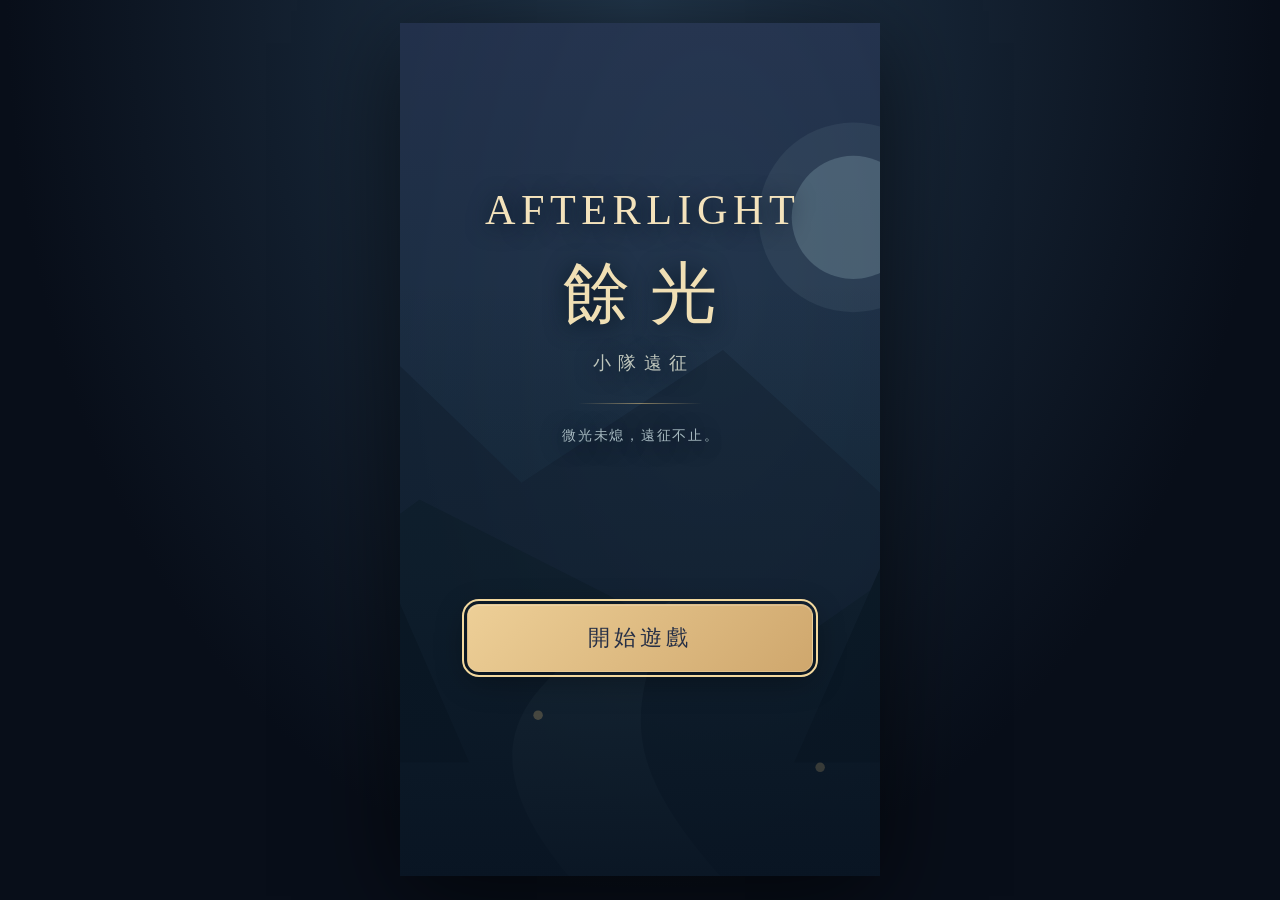
==== PLAY.html @ e569f9f0 "Add files via upload" ====
<!doctype html><html lang="zh-Hant"><head><meta charset="utf-8"><meta name="viewport" content="width=device-width,initial-scale=1,viewport-fit=cover"><meta name="theme-color" content="#101a2c"><meta name="apple-mobile-web-app-capable" content="yes"><meta name="apple-mobile-web-app-status-bar-style" content="black-translucent"><link rel="apple-touch-icon" href="icon-192.png"><title>AFTERLIGHT · 小隊遠征</title><link rel="manifest" href="manifest.webmanifest"><style>/* AFTERLIGHT mobile squad UI. Combat hit areas retain the four original wedges. */
:root{color-scheme:dark;--ink:#101a2c;--panel:#17263a;--line:#a5bacb22;--gold:#dfbe7f;--muted:#91a6bb;--text:#e9eff6;--teal:#8ac7c4}
*{box-sizing:border-box}html,body{margin:0;min-height:100%;background:#080e19;color:var(--text);font-family:system-ui,"Microsoft JhengHei",sans-serif}body{display:grid;place-items:center;min-height:100dvh;padding:env(safe-area-inset-top) env(safe-area-inset-right) env(safe-area-inset-bottom) env(safe-area-inset-left);background:radial-gradient(ellipse at 50% 0,#21364b,#080e19 70%)}button,a,select{font:inherit;-webkit-tap-highlight-color:transparent}button{cursor:pointer;color:inherit;border:0;touch-action:manipulation}button:focus-visible,a:focus-visible,select:focus-visible,summary:focus-visible{outline:2px solid #f2d89e;outline-offset:3px}button:disabled{opacity:.45;cursor:default}[hidden]{display:none!important}.ui-glyph{width:5cqw;height:5cqw;flex:none;vertical-align:middle}.member-portrait{display:block;width:100%;height:100%;border-radius:inherit}
#squad-game{width:min(calc(100vw - env(safe-area-inset-left) - env(safe-area-inset-right)),calc((100dvh - env(safe-area-inset-top) - env(safe-area-inset-bottom)) * 9 / 16),480px);aspect-ratio:9/16;container-type:inline-size;position:relative;display:grid;grid-template-rows:8% 33% 12% 47%;overflow:hidden;background:var(--ink);box-shadow:0 20px 90px #0009;isolation:isolate}
.squad-top{display:flex;align-items:center;gap:2.2cqw;padding:0 4cqw;border-bottom:1px solid var(--line);background:linear-gradient(180deg,#1f3045,#132137);z-index:5}.squad-top button{height:max(10cqw,44px);min-width:10cqw;border:1px solid #aec2d52b;border-radius:11px;background:linear-gradient(145deg,#34475b77,#17263a);box-shadow:inset 0 1px #ffffff0b;font-size:2.8cqw}.top-tool{display:flex;align-items:center;justify-content:center;gap:1cqw}.top-tool .ui-glyph{width:4.5cqw;height:4.5cqw;color:#d9c492}.squad-top #squad-formation{width:16cqw}.battle-brand{flex:1;text-align:left;min-width:0}.battle-brand strong{display:block;font:600 3.1cqw Georgia,serif;letter-spacing:.12em;color:#eddaa9}.battle-brand small{font-size:2.4cqw;color:var(--muted);letter-spacing:.15em}.squad-top #squad-auto{min-width:19cqw;padding:0 1.5cqw;font-size:2.7cqw;color:#bfd0df}.squad-top #squad-auto[aria-pressed=true]{background:#597d7544;border-color:#8fc4b75c;color:#cde8d9}
.squad-scene{position:relative;overflow:hidden;background:#142d35}canvas{display:block;width:100%;height:100%}.squad-scene:before{content:"";position:absolute;inset:0;pointer-events:none;background:linear-gradient(#0c192760,transparent 35%,transparent 68%,#0d1b30c0);z-index:0}.wave-heading{position:absolute;left:45%;right:5%;top:5%;text-align:right;pointer-events:none}.wave-heading small{display:block;color:#aac2d0;font-size:2.4cqw;letter-spacing:.06em}.wave-heading strong{display:block;font-size:3.7cqw;line-height:1.5;margin:.6cqw 0;color:#f3ebd7;text-shadow:0 2px 6px #0008}.enemy-hp,.enemy-cast{height:1.3cqw;background:#08121c99;overflow:hidden;border-radius:4px;margin-top:.8cqw;border:1px solid #ffffff0c}.enemy-hp i,.enemy-cast i{display:block;height:100%;background:linear-gradient(90deg,#ad5c64,#df9690);border-radius:inherit}.enemy-cast i{background:linear-gradient(90deg,#8c704d,#e1c78b)}.wave-heading>span{display:block;margin-top:.7cqw;font-size:2.5cqw;line-height:1.4;color:#c9d0c3}
#squad-message{position:absolute;top:28%;left:4%;max-width:56%;padding:1.4cqw 2.5cqw;border:1px solid #b6c5c819;background:#122938ce;border-radius:8px;font-size:2.8cqw;color:#f3deb1;box-shadow:0 2px 12px #07132033;pointer-events:none}#squad-message:empty{display:none}.troop-roster{position:absolute;bottom:3%;left:3.5%;right:3.5%;display:grid;grid-template-columns:repeat(3,minmax(0,1fr));gap:1.5cqw}.troop-card{position:relative;display:flex;gap:1.3cqw;align-items:center;padding:1.5cqw;border:1px solid #9bb4c531;border-radius:10px;background:linear-gradient(145deg,#203b4be8,#122338ec);box-shadow:0 4px 10px #0003;min-width:0}.troop-mini-portrait{width:7cqw;height:10cqw;flex:none;overflow:hidden;border-radius:6px;border:1px solid #b9ccbd33}.troop-mini-portrait svg{width:10cqw;max-width:none;position:relative;left:-1.5cqw}.troop-card-body{flex:1;min-width:0}.troop-card strong{display:flex;align-items:center;justify-content:space-between;gap:.3cqw;font-size:max(2.8cqw,11px);white-space:nowrap;color:#e0e8e8}.troop-card em{font:600 max(2.2cqw,9px) system-ui;color:#dccda2;letter-spacing:0}.troop-card small{display:block;font-size:max(2.4cqw,10px);color:#adc3cd;line-height:1.4;font-variant-numeric:tabular-nums}.troop-card .troop-state{font-size:max(2cqw,9px);overflow:hidden;text-overflow:ellipsis;white-space:nowrap}.troop-card .rail{height:.9cqw;background:#08131f;border-radius:5px;overflow:hidden;margin:.6cqw 0}.troop-card .rail i{display:block;height:100%;background:linear-gradient(90deg,#64a99f,#b0d6ae);transition:width .15s}.troop-card.downed{border-color:#d2a47044;filter:saturate(.5)}.troop-card.downed .rail i{background:#c7a16d}
.squad-vitals{display:flex;flex-direction:column;justify-content:center;gap:1.7cqw;padding:2.5cqw 5cqw;background:linear-gradient(180deg,#182a3a,#142236);border-top:1px solid var(--line);border-bottom:1px solid #dfc28c3b}#squad-resources{display:grid;gap:1.3cqw}.vital-row{display:grid;grid-template-columns:7% 1fr 27%;align-items:center;gap:2%;font-size:2.7cqw}.vital-row>span{font-size:2.5cqw;letter-spacing:.08em;color:#a5bace}.vital-row>div{height:1.6cqw;border-radius:6px;background:#071323;box-shadow:inset 0 1px 3px #0009;overflow:hidden}.vital-row i{display:block;height:100%;border-radius:inherit;background:linear-gradient(90deg,#ac5868,#de8b92)}.vital-row.mp i{background:linear-gradient(90deg,#7265a9,#afa2df)}.vital-row.sp i{background:linear-gradient(90deg,#468f9b,#8ac7c4)}.vital-row small{text-align:right;font-size:2.5cqw;font-variant-numeric:tabular-nums;color:#dae5eb}.captain-cast{display:grid;grid-template-columns:48% 1fr;gap:2%;align-items:center;font-size:2.4cqw;color:#cfc499}.captain-cast>span{white-space:nowrap;overflow:hidden;text-overflow:ellipsis}.captain-cast>div{height:1.3cqw;border-radius:6px;background:#081724;overflow:hidden}.captain-cast i{display:block;height:100%;border-radius:inherit;background:linear-gradient(90deg,#8c704d,#e1c78b)}
/* The original A / B / C / D hit areas and round central ultimate. */
.squad-controls{position:relative;overflow:hidden;background:radial-gradient(circle at center,#2f3b4c,#0d192b);isolation:isolate}.squad-controls:after{content:"";position:absolute;inset:0;z-index:2;pointer-events:none;background:url("data:image/svg+xml,%3Csvg xmlns='http://www.w3.org/2000/svg' viewBox='0 0 100 100' preserveAspectRatio='none'%3E%3Cpath d='M0 0L100 100M100 0L0 100' stroke='%23c5d6de' stroke-opacity='.18' stroke-width='.25'/%3E%3C/svg%3E") center/100% 100% no-repeat}.squad-controls .skill{position:absolute;display:block;margin:0;padding:0;border:0;border-radius:0;overflow:hidden;width:50%;height:100%;background:linear-gradient(160deg,#2135499c,#132236);color:#eae8dc;transition:filter .15s;touch-action:manipulation;isolation:isolate}.squad-controls .skill:active{filter:brightness(1.3)}.squad-controls .dir-0{left:0;top:0;width:100%;height:50%;clip-path:polygon(0 0,100% 0,50% 100%)}.squad-controls .dir-1{right:0;top:0;clip-path:polygon(100% 0,100% 100%,0 50%)}.squad-controls .dir-2{left:0;bottom:0;width:100%;height:50%;clip-path:polygon(50% 0,100% 100%,0 100%)}.squad-controls .dir-3{left:0;top:0;clip-path:polygon(0 0,100% 50%,0 100%)}
.resource-liquid{position:absolute;left:0;right:0;bottom:0;height:100%;transform-origin:bottom;transform:scaleY(var(--liquid-fill,0));background:linear-gradient(0deg,#214d729c,#4786b342);border-top:1px solid #87c9ef69;transition:transform .18s;pointer-events:none}.skill[data-resource=stamina] .resource-liquid{background:linear-gradient(0deg,#67472d85,#c692433b);border-top-color:#e4b87569}.demand-line{position:absolute;left:0;right:0;bottom:var(--demand,0%);height:1px;background:#d8effa80;box-shadow:0 0 6px #90caff42;pointer-events:none;transition:bottom .18s}.skill[data-resource=stamina] .demand-line{background:#ead09b99}.skill.insufficient .demand-line{background:#f07c7c;box-shadow:0 0 6px #ef776755}.skill.unavailable,.skill.insufficient,.skill.casting-selected{filter:none}
.tile-content{position:absolute;display:flex;flex-direction:column;align-items:center;justify-content:center;text-align:center;gap:1.2cqw;z-index:2;width:30cqw;pointer-events:none;text-shadow:0 2px 4px #03101a}.dir-0 .tile-content{left:50%;top:6cqw;transform:translateX(-50%)}.dir-2 .tile-content{left:50%;bottom:6cqw;transform:translateX(-50%)}.dir-1 .tile-content{right:1.2cqw;top:50%;transform:translateY(-50%)}.dir-3 .tile-content{left:1.2cqw;top:50%;transform:translateY(-50%)}.tile-content strong{font-size:3.9cqw;line-height:1.35;font-weight:600;max-width:29cqw;overflow-wrap:anywhere}.tile-content .spell-name{font-size:3.1cqw;letter-spacing:.01em;line-height:1.3;max-width:28cqw;white-space:nowrap;overflow:hidden;text-overflow:ellipsis;color:#f0e6ce}.tile-content .skill-subtitle{font-size:2.5cqw;line-height:1.25;color:#b2c4d1;max-width:28cqw;overflow:hidden;text-overflow:ellipsis;white-space:nowrap}.tile-content .actual-cost{font-size:2.8cqw;color:#e5d9b9;font-variant-numeric:tabular-nums}.move-emblem{display:flex;align-items:center;justify-content:center;gap:1.5cqw;color:#dfc28c}.move-emblem .ui-glyph{width:5.4cqw;height:5.4cqw}.move-emblem em{font:600 2.2cqw system-ui;letter-spacing:.1em;opacity:.6}
.squad-controls .skill.ultimate{left:50%;top:50%;transform:translate(-50%,-50%);width:31.25cqw;height:31.25cqw;border-radius:50%;clip-path:none;z-index:5;background:transparent;overflow:visible;filter:none}.squad-controls .ultimate:active{transform:translate(-50%,-50%) scale(.97)}.vessel{position:absolute;inset:0;overflow:hidden;border-radius:50%;background:radial-gradient(circle at 30% 20%,#304150,#111d30 70%);border:2px solid #d7bd83;box-shadow:0 0 0 1.3cqw #0c192b,0 0 0 1.5cqw #8b7b572e,inset 0 0 0 .8cqw #27374a,inset 0 0 20px #0005}.vessel-liquid{position:absolute;left:0;right:0;bottom:0;height:var(--charge,0%);background:linear-gradient(0deg,#896338,#d1b574);border-top:2px solid #f9e5a4;transition:height .12s;box-shadow:0 -2px 12px #f7d98026}.vessel-shine{position:absolute;inset:1.9cqw;border-radius:50%;border:1px solid #f4e7b926;background:linear-gradient(115deg,transparent 10%,#fff1cf0f 35%,transparent 65%)}.ultimate .tile-content{inset:3.1cqw 1.4cqw;width:auto;gap:.6cqw;transform:none}.ultimate .tile-content strong{font-size:3.1cqw}.ultimate .tile-content .spell-name{font-size:2.7cqw;max-width:24cqw}.ultimate .tile-content .skill-subtitle{font-size:2.3cqw;max-width:24cqw}.ultimate .actual-cost{font-size:2.3cqw}.ultimate .ring-label{font-size:4.8cqw;color:#fff0c5;font-variant-numeric:tabular-nums}.ultimate.ready .vessel{animation:ready-glow 1.8s infinite}.ultimate.resource-short .vessel-liquid{filter:brightness(.7)}.resource-warning{font-size:2.3cqw;color:#ffcab8;background:#35291bcc;border-radius:5px;padding:.4cqw}.resource-warning:empty{display:none}@keyframes ready-glow{50%{box-shadow:0 0 0 1.3cqw #0c192b,0 0 18px #edcb7c77,inset 0 0 0 .8cqw #27374a}}
/* Pause and result dialogs. */
#squad-overlay{position:absolute;inset:0;z-index:20;display:grid;place-items:center;padding:4cqw;background:#080f1eda;backdrop-filter:blur(9px)}.squad-panel{width:100%;max-height:96%;overflow:auto;overscroll-behavior:contain;scrollbar-width:thin;scrollbar-color:#7890a833 transparent;padding:5.5cqw;border:1px solid #acc7d52b;border-radius:20px;background:linear-gradient(150deg,#223249,#111e33);box-shadow:0 20px 70px #0007}.squad-panel small{font-size:2.5cqw;letter-spacing:.13em;color:#b1b797}.squad-panel h1{margin:1.5cqw 0 4cqw;font-size:7cqw;line-height:1.25;letter-spacing:.04em;color:#f2e6c7}.squad-panel p{font-size:3.3cqw;line-height:1.75;color:#bdcad7}.squad-panel h2{font-size:3.9cqw;color:#deca9b;margin:5cqw 0 3cqw;padding-top:3cqw;border-top:1px solid var(--line)}.squad-panel button,.squad-panel a{display:block;width:100%;padding:3cqw;margin-top:2.2cqw;min-height:max(11cqw,44px);border:1px solid #b3cad92b;border-radius:11px;background:linear-gradient(135deg,#354b6066,#1d3047);font-size:3.4cqw;text-align:center;color:#dae5ed;text-decoration:none;box-shadow:inset 0 1px #ffffff07}.squad-panel button.primary{border-color:#edd69880;background:linear-gradient(135deg,#edcf97,#cfa76d);font-weight:700;color:#273046;box-shadow:0 4px 18px #090f1b66,inset 0 1px #fff4d7aa}.squad-panel button:active{filter:brightness(1.18)}.squad-panel label{display:flex;align-items:center;justify-content:space-between;gap:2cqw;font-size:3.1cqw;margin:2cqw 0;color:#aabdd0}.squad-panel select{width:68%;min-height:max(10cqw,44px);padding:2cqw;border:1px solid #a9c1d031;border-radius:8px;background:#111f32;color:#e6e5d7;font-size:3cqw}.squad-panel .quiet{font-size:2.8cqw;line-height:1.7;color:#8da5b9}.version-note{display:block;margin-top:4cqw;font-size:2.4cqw!important;color:#748c9f!important;letter-spacing:.07em!important;line-height:1.8}.loadout-detail{margin:0 0 3cqw;padding:2cqw 3cqw;border-left:2px solid #c8b27d66;border-radius:0 7px 7px 0;background:#091b2a66;font-size:2.8cqw!important;line-height:1.65!important}.loadout-member{display:flex;align-items:center;gap:3cqw;padding:2cqw;margin-bottom:2cqw;border:1px solid var(--line);border-radius:12px;background:#27405633}.loadout-member>div{width:13cqw;height:13cqw;flex:none;overflow:hidden;border-radius:9px}.loadout-member label{flex:1;display:block;margin:0}.loadout-member label>span{font-size:2.7cqw;color:#9ab0c1;display:block;margin-bottom:1cqw}.loadout-member select{width:100%;min-height:max(8cqw,44px)}
.member-record{padding:3cqw;margin:3cqw 0;border:1px solid #a9c1d033;border-radius:13px;background:linear-gradient(145deg,#2e485d44,#112037)}.member-card-top{display:flex;align-items:center;gap:3cqw}.member-card-top>.member-portrait{width:17cqw;height:17cqw;border-radius:10px;border:1px solid #b0c4c12b}.member-record header{flex:1}.member-record header strong{display:block;font-size:4.2cqw;color:#e9d7b0}.member-record header span{display:inline-block;font-size:2.5cqw;color:#a9cdc4;margin-top:1.5cqw;border:1px solid #a4cdb329;border-radius:5px;padding:.5cqw 1.5cqw}.member-record p{font-size:3cqw;margin:3cqw 0 2cqw}.member-record small{letter-spacing:0;font-size:2.8cqw}.member-record[data-rarity=S],.member-record[data-rarity=SS]{border-color:#dbbf7d66}.training-rail{height:1.5cqw;border-radius:5px;background:#071525;overflow:hidden;margin:2cqw 0}.training-rail i{display:block;height:100%;background:linear-gradient(90deg,#64949f,#e2c586)}.squad-result{display:grid;grid-template-columns:1fr 1fr;gap:2cqw;margin:4cqw 0}.squad-result>div{padding:3cqw;background:linear-gradient(145deg,#34475d66,#17273c);border:1px solid var(--line);border-radius:12px}.squad-result strong{display:block;font-size:6.4cqw;color:#f1d69f;font-variant-numeric:tabular-nums;font-weight:500}.squad-result span{font-size:2.8cqw;color:#91adbf}.battle-review{margin-top:3cqw;padding:3cqw;background:#263c5144;border:1px solid var(--line);border-radius:10px}.battle-review summary{font-size:3.4cqw;color:#ddcfad;cursor:pointer}.battle-review table{width:100%;border-collapse:collapse;margin-top:3cqw;font-size:2.4cqw;font-variant-numeric:tabular-nums}.battle-review th,.battle-review td{padding:2cqw .4cqw;text-align:right;border-bottom:1px solid var(--line)}.battle-review th:first-child{text-align:left}.near-victory{padding:2cqw 3cqw;background:#b58f5b15;border-left:2px solid #d6b478;color:#edcd97!important}.run-comparison{font-size:2.8cqw!important;color:#9ccac3!important}.collected-skill{padding:3cqw;margin-top:2cqw;border:1px solid var(--line);border-radius:10px;background:#2b405344}.collected-skill>strong{font-size:3.5cqw;color:#e5d7b4}.collected-skill p{font-size:2.8cqw;margin:1cqw 0;line-height:1.65}
.settings-card{display:flex;align-items:center;gap:3cqw;padding:3cqw;margin:3cqw 0;border:1px solid var(--line);border-radius:12px;background:#233c5144}.settings-card>div{flex:1;min-width:0}.settings-card strong{font-size:3.6cqw;color:#e0e8ee}.settings-card p{font-size:2.7cqw;line-height:1.6;color:#8faabe;margin:1cqw 0}.settings-card button{width:17cqw;min-height:max(10cqw,44px);margin:0;padding:2cqw;font-size:3cqw;flex:none}.settings-card .setting-toggle[aria-pressed=true]{background:#5a83744d;color:#b9e4c8;border-color:#8ec09b55}.connection-card{display:flex;align-items:flex-start;gap:3cqw;padding:3cqw;border-radius:10px;background:#46776520;margin-top:4cqw}.connection-card .ui-glyph{color:#9dc7b4}.connection-card strong{font-size:3.3cqw}.connection-card p{font-size:2.7cqw;color:#91b9b1;margin:1cqw 0}
#squad-formation-panel{position:absolute;left:4%;bottom:3%;width:92%;max-height:86%;overflow:auto;padding:3cqw;z-index:9;background:#172b40f5;border:1px solid #a5c2cc44;border-radius:13px;box-shadow:0 10px 30px #0007;font-size:3cqw}#squad-formation-panel header{display:flex;align-items:center;justify-content:space-between;margin-bottom:2cqw}#squad-formation-panel small{font-size:2.5cqw;color:#9bb7c5}.formation-row{display:grid;grid-template-columns:minmax(0,1fr) 10cqw 10cqw 13cqw;align-items:center;gap:2cqw;padding:1.5cqw 0;border-top:1px solid var(--line)}.formation-row small{display:block}.formation-row button,#squad-formation-panel header button{min-height:max(10cqw,44px);border:1px solid #a0b9c42b;background:#42607740;border-radius:8px;font-size:4cqw}.formation-row .member-replace{font-size:2.8cqw}.replacement-picker{padding:2cqw 0;border-top:1px solid var(--line)}.replacement-picker label{display:flex;align-items:center;gap:2cqw}.replacement-picker select{max-width:65%;min-height:max(10cqw,44px);background:#11243a;border:1px solid #a7b3c355;border-radius:7px;color:#e4dec3;font-size:3cqw}.replacement-picker button{font-size:3cqw;min-height:max(10cqw,44px);width:100%;margin:2cqw 0;background:#547b8344;border-radius:7px}
#squad-tip{position:absolute;left:4%;bottom:21%;max-width:65%;padding:3cqw;border:1px solid #b8cbd355;background:#14273cf5;border-radius:12px;z-index:12;font-size:2.8cqw;box-shadow:0 8px 25px #0007;pointer-events:none}#squad-tip h3{font-size:4cqw;margin:0 0 1cqw;color:#ead6aa}#squad-tip p{margin:1cqw 0;line-height:1.5;color:#b5c9d8}#squad-growth{position:absolute;top:25%;left:4%;width:54%;padding:3cqw;background:#1c3247ed;border:1px solid #cfba7977;border-radius:12px;z-index:7;pointer-events:none;box-shadow:0 4px 20px #0004}#squad-growth>strong{font-size:4.5cqw;color:#ffe1a0}#squad-growth>div{display:grid;grid-template-columns:1fr 1fr;gap:1cqw;font-size:2.8cqw;margin-top:1cqw}#squad-growth b{color:#f8e7b8;animation:growth-glint .17s alternate 6;font-variant-numeric:tabular-nums}#squad-growth small{color:#a5d4b9;font-size:2.4cqw}@keyframes growth-glint{from{text-shadow:0 0 0 transparent;color:#c4dba2}to{text-shadow:0 0 9px #ffe0a2;color:#fff}}
@media(hover:hover){.squad-panel button:hover{filter:brightness(1.1)}.squad-controls .skill:hover{filter:brightness(1.08)}}@media(prefers-reduced-motion:reduce){*{transition:none!important;animation:none!important}}@supports not(height:100dvh){#squad-game{width:min(100vw,calc(100vh * 9 / 16),480px)}}

#squad-game[data-reduced-motion=true] *{animation:none!important;transition:none!important}

/* Adventure geometry: scene, resources, four-direction controls and navigation. */
#squad-game{grid-template-rows:30% 10% 52% 8%}.squad-top{position:absolute;left:0;right:0;top:0;height:6%;background:linear-gradient(#1f3045e8,#13213799)}
.squad-top{padding:0 3cqw;gap:2cqw}.squad-top button{height:9cqw;min-height:44px}.squad-top #squad-formation{width:14cqw}.battle-brand small{display:none}
.wave-heading{left:55%;right:4%;top:24%}.wave-heading strong{font-size:3.3cqw}.wave-heading small{font-size:2.1cqw}.wave-heading>span{font-size:2.2cqw}
.squad-vitals{padding:1.8cqw 4cqw 1cqw;gap:.6cqw}#squad-resources{display:grid;grid-template-columns:1fr 1fr;column-gap:3cqw;row-gap:.9cqw}.vital-row{grid-template-columns:5cqw 1fr;font-size:2.2cqw;position:relative;gap:1cqw}.vital-row.hp{grid-column:1/-1}.vital-row small{position:absolute;right:1cqw;top:0;font-size:2.1cqw;line-height:3.2cqw;color:#eef3ed;text-shadow:0 1px 2px #000}.vital-row>div{height:3.2cqw;border-radius:4px}.vital-row>span{line-height:3.2cqw}.captain-cast{display:flex;gap:2cqw;align-items:center;height:2.5cqw;margin-top:.4cqw}.captain-cast>span{font-size:2cqw;max-width:55%;overflow:hidden;white-space:nowrap}.captain-cast>div{flex:1;height:1.3cqw}.enemy-cast{height:1.3cqw}
.squad-workspace{position:relative;min-height:0;overflow:hidden}.squad-controls{height:100%;width:100%}.squad-page{position:absolute;inset:0;background:linear-gradient(145deg,#1b2b42,#101c2e);overflow:hidden}.squad-page>div{height:100%;overflow:auto;overscroll-behavior:contain;padding:4cqw 4cqw 5cqw;scrollbar-width:thin;scrollbar-color:#6c8096 #172338}.squad-page button{border:1px solid #a2b9cb2b;background:#30445e55;border-radius:9px;min-height:44px;padding:2cqw;font-size:2.9cqw}.squad-page .primary{background:linear-gradient(135deg,#d6bc8b,#b49460);color:#192338;border-color:#dbc79588}.squad-page h2,.squad-page h3,.squad-page p{margin:0}.squad-page h3{font-size:3.5cqw;color:#e7d9b8}.squad-page p{font-size:2.8cqw;line-height:1.7;color:#aebdd0}.squad-page small{font-size:2.4cqw;color:#9cafc1}.squad-page strong{font-weight:500}.workspace-heading{display:flex;justify-content:space-between;align-items:center;gap:2cqw;margin-bottom:3cqw}.workspace-heading h2{font-size:5cqw;font-weight:500;color:#f0e2c7;margin-top:.6cqw}.workspace-heading small{font-size:2.1cqw;letter-spacing:.07em;color:#92aabe}.workspace-heading>.primary{min-width:23cqw;font-size:3cqw}.live-badge{font-size:2.4cqw;color:#a5c9b3;display:flex;gap:1.3cqw;align-items:center}.live-badge i{width:1.3cqw;height:1.3cqw;border-radius:50%;background:#b2d5bb;box-shadow:0 0 7px #b2d5bb66}.page-tabs{display:flex;gap:2cqw;margin-bottom:3cqw;padding:1cqw;background:#09182766;border-radius:11px}.page-tabs>button{flex:1;border-color:transparent;background:transparent;padding:1.5cqw;color:#97abc1}.page-tabs>button[aria-pressed=true]{background:#38506866;color:#ead8ad;border-color:#bda47833}.page-hint{margin:2cqw 0!important;font-size:2.6cqw!important;color:#8fa7bd!important}.page-explain{margin:3cqw 0;font-size:2.7cqw;color:#a4b7c8}.page-explain summary{min-height:44px;display:flex;align-items:center;cursor:pointer}.page-explain summary:before{content:'＋';margin-right:2cqw}.page-explain p{margin:1cqw 0}
.squad-nav{display:grid;grid-template-columns:repeat(5,1fr);border-top:1px solid #b2c3d12b;background:linear-gradient(#223248,#101e31);z-index:15}.squad-nav button{display:flex;flex-direction:column;align-items:center;justify-content:center;gap:.8cqw;background:transparent;min-height:44px;border-right:1px solid #a1bcc510;color:#839bb2;font-size:2.8cqw}.squad-nav .ui-glyph{width:4.5cqw;height:4.5cqw}.squad-nav .nav-adventure .ui-glyph{width:6cqw;height:6cqw}.squad-nav button[aria-current=page]{color:#f1d79d;background:linear-gradient(#d4b57613,transparent);box-shadow:inset 0 2px #cfb97e}.squad-nav button[aria-current=page] .ui-glyph{filter:drop-shadow(0 0 4px #d4b57655)}
.formation-head{display:flex;align-items:center;justify-content:space-between;color:#96afc0;font-size:2.5cqw;margin:2cqw 0}.formation-head b{color:#dfc48d}.formation-board{display:grid;grid-template-columns:22% 33% 33% 6%;gap:2%;align-items:center;background:radial-gradient(ellipse at center,#31465588,#0d1b2b);border:1px solid #9cb5c12b;border-radius:13px;padding:3cqw 2cqw}.formation-captain .member-portrait{width:100%;aspect-ratio:1}.formation-captain span{display:block;text-align:center;font-size:2.7cqw;margin-top:1.4cqw;color:#d3c297}.formation-column{display:flex;flex-direction:column;gap:2cqw}.formation-column>small{text-align:center;font-size:2.5cqw}.squad-page .position{width:100%;min-height:16cqw;display:grid;grid-template-columns:9cqw 1fr;gap:.7cqw;padding:1.4cqw;align-items:center;background:#20364c77;border-style:dashed}.position .member-portrait{grid-row:1/3;width:9cqw;height:9cqw}.position strong{font-size:2.5cqw;text-align:left;white-space:nowrap}.position strong small{font-size:2.1cqw}.position span{font-size:1.9cqw!important;text-align:left;color:#92b8b6}.position:not(.filled){display:flex;flex-direction:column;justify-content:center;color:#829db1}.position:not(.filled) b{font-size:4cqw;font-weight:300}.position[aria-pressed=true]{outline:1px solid #e4c68f;background:#7f715c44}.position.filled{border-style:solid}.enemy-direction{text-align:center;line-height:1.7;font-size:2.8cqw;color:#7b8e9e}
.actor-strip{display:flex;gap:2cqw;overflow:auto;margin-bottom:3cqw;padding-bottom:1cqw}.actor-strip button{display:flex;flex:none;align-items:center;gap:1.6cqw;min-width:22cqw;padding:1.3cqw;color:#99aec4}.actor-strip .member-portrait{width:8cqw;height:8cqw}.actor-strip span{font-size:2.5cqw}.actor-strip button[aria-pressed=true]{background:#49647a77;border-color:#cab78366;color:#ead6aa}.actor-summary{display:flex;align-items:flex-start;gap:3cqw;border:1px solid #a0b7c92b;border-radius:13px;padding:3cqw;background:#35496233}.actor-summary>.member-portrait{width:17cqw;height:17cqw;flex:none}.actor-summary h3{font-size:4cqw;margin:.5cqw 0 1.5cqw}.actor-summary p{font-size:2.7cqw}.actor-summary>div{flex:1}.actor-summary details{font-size:2.4cqw;color:#98afc3;margin-top:1.5cqw}.actor-summary details summary{cursor:pointer;padding:1cqw 0}.section-heading{display:flex;align-items:center;justify-content:space-between;gap:2cqw;margin:4cqw 0 2cqw}.section-heading>span{font-size:2.4cqw;color:#91a9bb}.slot-grid{display:grid;grid-template-columns:1fr 1fr;gap:2cqw}.squad-page .loadout-slot{display:flex;flex-direction:column;justify-content:center;gap:.8cqw;width:100%;min-height:17cqw;background:linear-gradient(145deg,#35475e66,#1a2c4066);border-color:#b4c3b830}.loadout-slot>small:first-child{font-size:2.1cqw;letter-spacing:.1em;color:#b8a581}.loadout-slot strong{font-size:3.2cqw;color:#e6e1cd;line-height:1.3;overflow-wrap:anywhere}.loadout-slot.empty strong{font-size:4cqw;color:#8aa2b6}.loadout-slot>span{font-size:2.5cqw;color:#89a1b6}.loadout-slot .spell-subtitle{font-size:2.2cqw!important;color:#8ca9ba}.config-diamond{position:relative;aspect-ratio:1.8;background:radial-gradient(#65757833,transparent);margin:2cqw 0}.config-diamond>div{position:absolute;width:31%;height:30%}.config-diamond .config-dir-0{top:0;left:34.5%}.config-diamond .config-dir-1{right:0;top:35%}.config-diamond .config-dir-2{bottom:0;left:34.5%}.config-diamond .config-dir-3{left:0;top:35%}.config-diamond .config-ultimate{top:34%;left:34.5%;height:32%}.config-diamond .loadout-slot{height:100%;min-height:0;padding:.8cqw}.config-diamond .config-ultimate .loadout-slot{border-radius:50%;border-color:#d5bb7855;background:#5c5c5144}.config-diamond strong{font-size:2.7cqw}
.wallet-compact{display:flex;gap:3cqw;margin-bottom:3cqw}.wallet-compact span{display:flex;align-items:center;gap:1cqw;font-size:3cqw;background:#2c42564d;border:1px solid #9caeb622;border-radius:16px;padding:1.5cqw 3cqw;color:#dfc998}.wallet-compact .ui-glyph{width:3.5cqw;height:3.5cqw}.list-toolbar{display:flex;align-items:center;gap:2cqw;margin:3cqw 0}.list-toolbar span{margin-right:auto;color:#aabcca;font-size:2.7cqw}.list-toolbar select{min-height:44px;background:#14283c;border:1px solid #a0b8c633;border-radius:7px;font-size:2.5cqw;color:#bfcddd;padding:1cqw;max-width:35%}.collection-grid{display:grid;grid-template-columns:repeat(2,minmax(0,1fr));gap:2cqw}.squad-page .collection-card{position:relative;display:flex;flex-direction:column;align-items:flex-start;gap:1.3cqw;min-height:23cqw;padding:3cqw;background:linear-gradient(135deg,#34495c55,#14263b);text-align:left}.collection-card>.ui-glyph{width:5cqw;height:5cqw;color:#c1b286;margin-bottom:1cqw}.collection-card .item-grade{position:absolute;right:3cqw;top:3cqw;color:#d9c596;font-style:normal;font-size:3cqw}.collection-card strong{font-size:3.2cqw;color:#e4dec8;overflow-wrap:anywhere}.collection-card small{font-size:2.4cqw;line-height:1.4}.collection-card .member-portrait{width:13cqw;height:13cqw}.collection-card.incompatible{opacity:.55}.spell-subtitle{display:block;font-size:2.5cqw}.squad-page .selection-preview{padding:3cqw;background:#314a5c55;border:1px solid #c4b78233;border-radius:11px;margin:3cqw 0}.selection-preview>strong{font-size:4cqw;color:#eddbb4}.selection-preview p{margin:2cqw 0}.selection-preview small{display:block}.selection-preview .primary{display:block;width:100%;margin-top:3cqw}.config-lock{font-size:2.6cqw!important;color:#d3b894!important;border-left:2px solid #ccaf74;background:#b39d6810;padding:2cqw 3cqw;margin:3cqw 0!important}.squad-page .member-choice{display:flex;align-items:center;width:100%;gap:3cqw;margin-top:2cqw;text-align:left}.member-choice>.member-portrait{width:12cqw;height:12cqw}.member-choice span{display:flex;flex-direction:column;gap:1cqw}.squad-page .member-record button{width:100%;margin-top:3cqw}.recruit-banner{text-align:center;padding:5cqw 3cqw;border-radius:13px;background:radial-gradient(#34495d,#16273a);border:1px solid #b9c6b533}.recruit-banner>.ui-glyph{width:9cqw;height:9cqw;color:#d6bf8e;margin-bottom:2cqw}.recruit-banner p{margin-top:2cqw}.pending-badge{display:inline-block;margin-top:3cqw;color:#d5c392;background:#9d89522b;border:1px solid #c6b07833;border-radius:20px;padding:1.5cqw 4cqw;font-size:2.7cqw}.squad-page .settings-card button{min-width:15cqw}.squad-page .version-note{margin-top:3cqw}
@media(max-height:620px){.squad-top button{min-height:34px}.squad-nav button{min-height:34px}}

.squad-page p{font-size:max(2.8cqw,11px)}.squad-page small,.page-hint{font-size:max(2.4cqw,10px)!important}.squad-page button{font-size:max(2.9cqw,11px)}.squad-page h3{font-size:max(3.5cqw,14px)}.list-toolbar select{font-size:max(2.5cqw,11px)}.collection-card strong,.loadout-slot strong{font-size:max(3.2cqw,12px)}.config-diamond strong{font-size:max(2.7cqw,10px)}.position strong,.position strong small{font-size:max(2.3cqw,9px)!important}.position span{font-size:max(1.9cqw,8px)!important}.squad-nav button{font-size:max(2.8cqw,10px)}

/* Mobile title screen: game identity, quiet landscape and one primary action. */
#squad-overlay[data-view=login]{padding:0;background:#101a2c}
[data-view=login] .squad-panel{position:relative;width:100%;height:100%;max-height:100%;padding:0;border:0;border-radius:0;overflow:hidden;background:#101a2c;box-shadow:none}
.start-backdrop{position:absolute;inset:0;pointer-events:none;background:radial-gradient(ellipse at 65% 25%,#33495f,#101a2c 70%)}
.start-backdrop .camp-landscape{display:block;width:100%;height:100%;opacity:.85}
.start-backdrop:after{content:"";position:absolute;inset:0;background:linear-gradient(transparent 30%,#08132144 65%,#081321d9)}
[data-view=login] .squad-panel .start-game{position:absolute;left:14%;bottom:24%;width:72%;min-height:max(14cqw,56px);margin:0;border:1px solid #e5d0a066;border-radius:12px;font-size:max(4.6cqw,18px);font-weight:500;letter-spacing:.18em;box-shadow:0 8px 32px #0005,inset 0 1px #fff3}
.sr-only{position:absolute!important;width:1px!important;height:1px!important;padding:0!important;margin:-1px!important;overflow:hidden!important;clip:rect(0,0,0,0)!important;white-space:nowrap!important;border:0!important}

.start-brand{position:absolute;top:19%;left:7%;right:7%;text-align:center;pointer-events:none;color:#eed9ac;text-shadow:0 3px 22px #061320}
[data-view=login] .squad-panel .start-brand h1{margin:0;font-weight:500;line-height:1.2}
.start-wordmark{display:block;font:500 8.8cqw/1.2 Georgia,serif;letter-spacing:.13em;padding-left:.13em;color:#f4e3bc}
.start-title{display:block;margin-top:3cqw;font:500 14cqw/1.3 "Noto Serif TC","PMingLiU",serif;letter-spacing:.3em;padding-left:.3em;color:#f0dfb4}
[data-view=login] .squad-panel .start-subtitle{margin:2cqw 0 0;color:#bfc6bc;font-size:max(3.8cqw,14px);letter-spacing:.4em;padding-left:.4em}
.start-divider{display:block;width:30%;height:1px;margin:5cqw auto 4cqw;background:linear-gradient(90deg,transparent,#d2b77b99,transparent)}
[data-view=login] .squad-panel .start-tagline{margin:0;color:#a4b7be;font-size:max(3cqw,12px);letter-spacing:.12em;padding-left:.12em}

/* Defeat and retry preparation live inside the adventure workspace. */
.squad-workspace[data-adventure-state=result] .squad-page>div,.squad-workspace[data-adventure-state=retry] .squad-page>div{overflow:hidden;padding-bottom:2cqw}
.adventure-outcome{display:flex;flex-direction:column;height:100%;min-height:0}
.outcome-scroll{min-height:0;flex:1;overflow:auto;overscroll-behavior:contain;scrollbar-width:thin;padding-bottom:3cqw}
.outcome-heading{padding:1cqw 0 3cqw;border-bottom:1px solid #c4987240;margin-bottom:3cqw}
.outcome-heading>small{color:#d5a993!important;letter-spacing:.08em}
.outcome-heading>h2{font-size:max(5.8cqw,20px);font-weight:500;letter-spacing:.03em;margin:1.5cqw 0;color:#f0d6bd}
.outcome-heading>p{margin:0;color:#9fb3c5}
.retry-heading{border-color:#b6c5a433}.retry-heading>small{color:#becaa7!important}.retry-heading>h2{color:#ede1be}
.outcome-footer{flex:none;padding-top:2cqw;border-top:1px solid var(--line);background:linear-gradient(#152438,#122035)}
.outcome-footer>.primary{display:block;width:100%;min-height:max(13cqw,48px);font-size:max(3.8cqw,14px);letter-spacing:.06em;border-radius:11px}
.squad-page .adventure-outcome .squad-result{margin:2cqw 0 3cqw}.squad-page .adventure-outcome .squad-result>div{padding:2.5cqw}.squad-page .adventure-outcome .squad-result strong{font-size:5.5cqw}
#squad-game[data-phase=defeat] #squad-canvas{filter:saturate(.55) brightness(.8)}

/* Enemy HUD remains narrow; numeric HP is always readable. */
.wave-heading .enemy-hp,.wave-heading .enemy-cast{width:72%;margin-left:auto}.wave-heading .enemy-health{font-size:2.6cqw;font-variant-numeric:tabular-nums;color:#eac8bd}.squad-controls{contain:paint}.squad-controls .dir-0,.squad-controls .dir-2{right:auto}.squad-controls .dir-0{bottom:auto}.squad-controls .dir-2{top:auto}

/* Reserve the top-right strip for enemy HUD, above all actor silhouettes. */
.wave-heading{top:20%;left:64%;right:3%;text-align:right}.wave-heading strong{font-size:2.7cqw;line-height:1.2;margin:.25cqw 0}.wave-heading small,.wave-heading>span{font-size:2.1cqw;line-height:1.2}.wave-heading .enemy-hp,.wave-heading .enemy-cast{width:100%;height:1cqw;margin-top:.35cqw}.wave-heading .enemy-health{font-size:2.2cqw}

.fragment-wallet{display:flex;flex-wrap:wrap;gap:2cqw;margin:2cqw 0 3cqw}.fragment-wallet span{font-size:2.7cqw;border:1px solid var(--line);border-radius:8px;padding:1.5cqw 2cqw;color:#b6c6d1;background:#14273c}.fragment-wallet b{color:#e2c78f}.cultivation-summary{margin-top:3cqw;padding-top:3cqw;border-top:1px solid var(--line)}.cultivation-summary>strong,.cultivation-summary>small{display:block;margin-top:1cqw}.cultivation-summary>strong{font-size:3.3cqw;color:#e2c78f}

.away-summary{margin:3cqw 0;padding:3cqw;border:1px solid var(--line);border-radius:12px;background:#192f444d}.away-summary p{font-size:3cqw;line-height:1.6;margin:1.5cqw 0;color:#b4c8d2}.away-summary .squad-result{margin:2cqw 0}.away-summary .away-item{color:#e2cba3;font-size:2.9cqw}

/* Full portrait management pages. The battle clock lives outside this layer. */
.squad-nav{grid-row:4}
#squad-game[data-screen=page] .squad-top,#squad-game[data-screen=page] .squad-scene,#squad-game[data-screen=page] .squad-vitals{visibility:hidden;pointer-events:none}
#squad-game[data-screen=page] .squad-workspace{position:absolute;inset:0 0 8%;z-index:10}
#squad-game[data-screen=page] .squad-page{display:flex;flex-direction:column;background:radial-gradient(ellipse at 100% 0,#2b405444,transparent 55%),linear-gradient(155deg,#18283c,#101c2e)}
#squad-game[data-screen=page] #squad-page-content{min-height:0;flex:1;height:auto;overflow:auto;padding:5cqw 4cqw 6cqw}
.squad-page .battle-strip{display:flex;flex:none;align-items:center;gap:3cqw;width:100%;min-height:56px;padding:2.5cqw 4cqw;border:0;border-bottom:1px solid #bcc9d229;border-radius:0;background:#0c192aea;text-align:left;box-shadow:0 4px 20px #0002}
.battle-strip-stage{flex:1;color:#ead4a4;font-size:max(3cqw,12px);white-space:nowrap}.battle-strip-health{width:35%;display:flex;flex-direction:column;gap:1cqw;font-size:max(2.4cqw,10px);color:#b5c1d0}.battle-strip-health b{font-weight:400;font-variant-numeric:tabular-nums}.battle-strip-rail{display:block;height:1.2cqw;min-height:4px;border-radius:5px;background:#ffffff16;overflow:hidden}.battle-strip-rail i{display:block;height:100%;width:100%;background:linear-gradient(90deg,#af626f,#e39999);border-radius:inherit}.battle-strip-return{font-size:max(2.5cqw,10px);color:#98b7c9}
#squad-page-notice{position:absolute;bottom:3cqw;left:5%;right:5%;z-index:3;padding:2.5cqw 3cqw;border:1px solid #d9bd8755;border-radius:10px;background:#142b3df5;color:#ead9b8;box-shadow:0 5px 20px #0005;font-size:max(3cqw,12px);text-align:center;pointer-events:none}
.squad-workspace[data-view=picker] #squad-page-notice{bottom:21cqw}
#squad-game[data-screen=page] .workspace-heading{margin-bottom:5cqw}.workspace-heading h2{font-size:max(6.5cqw,22px);letter-spacing:.04em}
#squad-game[data-screen=page] .squad-page p{font-size:max(3.1cqw,12px)}#squad-game[data-screen=page] .squad-page small{font-size:max(2.8cqw,11px)!important}#squad-game[data-screen=page] .squad-page button{font-size:max(3.3cqw,12px)}
#squad-game[data-screen=page] .page-tabs{margin:4cqw 0;padding:1.5cqw}#squad-game[data-screen=page] .page-tabs>button{min-height:46px}
#squad-game[data-screen=page] .formation-board{grid-template-columns:17% 36% 36% 5%;gap:2%;padding:4cqw 2cqw;border-radius:18px}
#squad-game[data-screen=page] .position{min-height:23cqw;display:flex;flex-direction:column;justify-content:center;gap:1cqw;padding:2cqw .6cqw;text-align:center;border-radius:11px}
#squad-game[data-screen=page] .position .member-portrait{width:11cqw;height:11cqw}#squad-game[data-screen=page] .position strong{font-size:max(2.7cqw,10px)!important;white-space:normal;text-align:center;line-height:1.35}#squad-game[data-screen=page] .position span{font-size:max(2.3cqw,9px)!important;text-align:center}
.formation-actions{display:grid;grid-template-columns:repeat(3,minmax(0,1fr));gap:2cqw;margin:3cqw 0}.formation-actions button{padding:2cqw 1cqw}.bench-list{display:grid;gap:2cqw}.bench-card{display:flex;align-items:center;gap:2cqw;padding:2cqw;border:1px solid var(--line);border-radius:13px;background:#2b425433}.squad-page .bench-profile{display:flex;align-items:center;gap:3cqw;flex:1;min-width:0;text-align:left;border:0;background:none;padding:0}.bench-profile .member-portrait{width:14cqw;height:14cqw;flex:none;border-radius:9px}.bench-profile>span{display:flex;flex-direction:column;gap:1cqw}.squad-page .bench-join{flex:none;width:23cqw;border-color:#b7c09b33;color:#d8d1b0;background:#52655833}
.member-card-actions{display:grid;grid-template-columns:1fr 1fr;gap:2cqw}.squad-page .member-card-actions button{min-height:48px}.permanent-note{color:#d2bc90!important}.member-tabs{margin-top:4cqw}
.cultivation-hero{display:flex;align-items:center;gap:4cqw;padding:5cqw 4cqw;border:1px solid #d5bc7f3d;border-radius:17px;background:radial-gradient(ellipse at 20% 30%,#bba47419,transparent),#23394a66}.cultivation-hero>.member-portrait{width:24cqw;height:24cqw;flex:none;border-radius:12px}.cultivation-hero h3{font-size:max(8cqw,28px);color:#f1dca7;margin:1cqw 0!important;font-weight:500}.cultivation-hero h3>span{font-size:5cqw;color:#8397ac}.cultivation-hero p{color:#acbfcb;line-height:1.6}.cultivation-path{display:flex;gap:1cqw;margin:4cqw 0;padding:1cqw;background:#0b192944;border-radius:10px}.cultivation-path span{flex:1;padding:2.5cqw .5cqw;border:1px solid transparent;border-radius:8px;text-align:center;font-size:3.3cqw;color:#869eb0}.cultivation-path [aria-current=step]{color:#f1d8a0;background:#76674633;border-color:#d4b78455}.cultivation-stats{display:grid;grid-template-columns:1fr 1fr;gap:2cqw}.cultivation-stats>div{padding:3cqw;border:1px solid var(--line);border-radius:11px;background:#29405644;display:flex;flex-direction:column;gap:1.5cqw}.cultivation-stats span{font-size:3cqw;color:#8fa9bd}.cultivation-stats strong{font-size:4.1cqw;color:#e4dfcd;font-variant-numeric:tabular-nums}.cultivation-stats i{font-style:normal;color:#718a9c}.cultivation-stats small{color:#a6d3b7!important}.cultivation-materials{margin:4cqw 0;padding:4cqw;border:1px solid var(--line);border-radius:12px;background:#21374b55}.cultivation-materials>div{display:flex;justify-content:space-between;align-items:center;margin:3cqw 0;font-size:3.5cqw}.cultivation-materials strong{font-size:5cqw;color:#edd7a6}.squad-page .cultivation-confirm{width:100%;min-height:54px;margin:1cqw 0 3cqw;font-size:max(4cqw,16px)!important}
#squad-game[data-screen=page] .actor-summary>.member-portrait{width:21cqw;height:21cqw}#squad-game[data-screen=page] .loadout-slot{min-height:23cqw;gap:1.5cqw}#squad-game[data-screen=page] .loadout-slot strong{font-size:max(3.6cqw,14px)}#squad-game[data-screen=page] .config-diamond{aspect-ratio:1.4;margin:4cqw 0}#squad-game[data-screen=page] .config-diamond .loadout-slot{min-height:0}#squad-game[data-screen=page] .config-diamond strong{font-size:max(3cqw,11px)}
#squad-game[data-screen=page] .collection-card{min-height:28cqw;padding:4cqw 3cqw;gap:2cqw;border-radius:12px}#squad-game[data-screen=page] .collection-card strong{font-size:max(3.7cqw,14px)}.collection-card[aria-pressed=true]{border-color:#e4c68f99;background:linear-gradient(135deg,#655c423f,#2b4151);box-shadow:inset 0 0 0 1px #e4c68f33}
#squad-game[data-screen=page] .squad-workspace[data-view=picker] #squad-page-content{overflow:hidden;padding:0}
.picker-view{height:100%;min-height:0;display:flex;flex-direction:column}.picker-heading{display:flex;gap:4cqw;align-items:center;flex:none;padding:4cqw;border-bottom:1px solid var(--line)}.picker-heading>button{min-width:20cqw}.picker-heading h2{margin:1cqw 0 0;font-size:max(5cqw,20px);font-weight:500;color:#eddfba}.picker-scroll{min-height:0;flex:1;overflow:auto;overscroll-behavior:contain;scrollbar-width:thin;padding:3cqw 4cqw 5cqw}.picker-footer{flex:none;display:flex;gap:3cqw;align-items:center;padding:3cqw 4cqw;border-top:1px solid #d2be7d33;background:#15253b;box-shadow:0 -8px 24px #0002}.squad-page .picker-footer>button{min-height:52px;flex:1}.squad-page .picker-footer>.primary{flex:2;font-size:max(4cqw,15px)!important}.picker-scroll .list-toolbar{position:sticky;top:-3cqw;z-index:1;margin:0 0 3cqw;padding:2cqw 0;background:#15253b}.picker-scroll .selection-preview{margin:0 0 4cqw}

/* Startup fallback uses px so a script or older-browser failure is readable. */
.squad-boot{position:absolute;inset:0;z-index:40;display:grid;place-items:center;padding:24px;background:#101a2c;color:#e9eff6}.squad-boot section{width:100%;max-width:360px}.squad-boot strong{font:18px Georgia,serif;color:#d6be8e;letter-spacing:.1em}.squad-boot h1{font-size:22px;font-weight:500;margin:24px 0 16px}.squad-boot p{font-size:14px;line-height:1.7;color:#a9baca;white-space:pre-wrap;overflow-wrap:anywhere}.squad-boot button{width:100%;min-height:48px;margin-top:20px;border:1px solid #d6be8e66;border-radius:10px;background:#d6be8e;color:#152338;font-size:16px}

.move-cast-meter{display:block;height:4px;width:80%;margin:0;background:#101b26;overflow:hidden;pointer-events:none}.move-cast-meter::after{content:"";display:block;height:100%;background:#b4e7ff;transform-origin:left;transform:scaleX(var(--cast-progress,0))}.move-cast-meter[hidden]{display:none}

.squad-controls .skill:active,.squad-controls .skill:hover{filter:none}
</style><meta name="afterlight-release" content="0.27.21"></head><body>
<main id="squad-game">
 <aside id="squad-boot" class="squad-boot" role="status"><section><strong>AFTERLIGHT · 餘光</strong><h1 id="squad-boot-title">正在載入小隊遠征</h1><p id="squad-boot-detail">請稍候，正在準備完整遊戲。</p><button id="squad-boot-retry" hidden>重新載入遊戲</button></section></aside>
 <header id="squad-top" class="squad-top"><button id="squad-formation" class="top-tool" aria-label="調整隊員站位"><span id="formation-icon"></span><span>隊形</span></button><div class="battle-brand"><strong>AFTERLIGHT</strong><small>小隊遠征</small></div><button id="squad-auto" aria-pressed="false" aria-label="自動施放必殺">必殺 手動</button><button id="squad-pause" class="top-tool" aria-label="暫停與設定"><span id="pause-icon"></span></button></header>
 <section id="squad-scene" class="squad-scene" aria-label="隊長在左側，隊員分前後排，敵人從右側接近"><canvas id="squad-canvas" width="480" height="300"></canvas><div id="squad-enemy-info" class="wave-heading" hidden><small id="squad-wave"></small><strong id="squad-enemy-name"></strong><small id="squad-enemy-health" class="enemy-health"></small><div class="enemy-hp"><i id="squad-enemy-hp"></i></div><div class="enemy-cast"><i id="squad-enemy-cast"></i></div><span id="squad-enemy-action"></span></div><div id="squad-message" role="status" aria-live="polite"></div><div id="squad-roster" hidden></div><aside id="squad-formation-panel" aria-label="即時調整小兵順序" hidden></aside><aside id="squad-growth" aria-live="polite" hidden></aside><aside id="squad-tip" role="tooltip" hidden></aside></section>
 <section id="squad-vitals" class="squad-vitals"><div id="squad-resources"></div><div class="captain-cast"><span id="squad-cast-name">隊長準備就緒</span><div><i id="squad-cast-progress"></i></div></div></section>
 <section id="squad-workspace" class="squad-workspace" data-tab="adventure"><section id="squad-controls" class="squad-controls" aria-label="四方向招式與中央圓形必殺"><button class="squad-move skill dir-0" data-cast="0" aria-label="招式 A"><span class="resource-liquid"></span><span class="demand-line"></span><span class="tile-content move-label"></span></button><button class="squad-move skill dir-1" data-cast="1" aria-label="招式 B"><span class="resource-liquid"></span><span class="demand-line"></span><span class="tile-content move-label"></span></button><button class="squad-move skill dir-2" data-cast="2" aria-label="招式 C"><span class="resource-liquid"></span><span class="demand-line"></span><span class="tile-content move-label"></span></button><button class="squad-move skill dir-3" data-cast="3" aria-label="招式 D"><span class="resource-liquid"></span><span class="demand-line"></span><span class="tile-content move-label"></span></button><button class="squad-ultimate skill dir-4 ultimate" data-cast="4" aria-label="必殺"><span class="vessel"><i class="vessel-liquid"></i><i class="vessel-shine"></i></span><span class="tile-content"><strong class="ultimate-name"></strong><span class="skill-subtitle ultimate-subtitle"></span><b id="squad-charge" class="ring-label">0%</b><small class="actual-cost ultimate-cost"></small><span class="move-cast-meter" hidden aria-hidden="true"></span><span id="squad-ultimate-warning" class="resource-warning"></span></span></button></section>
<section id="squad-page" class="squad-page" hidden><button id="squad-battle-strip" class="battle-strip" aria-label="查看當前戰況，返回冒險" hidden><span class="battle-strip-stage" id="page-battle-stage"></span><span class="battle-strip-health"><span>隊長 HP <b id="page-battle-health"></b></span><span class="battle-strip-rail"><i id="page-battle-hp"></i></span></span><span class="battle-strip-return">返回冒險 ›</span></button><div id="squad-page-content"></div><aside id="squad-page-notice" role="status" aria-live="polite" hidden></aside></section></section><nav id="squad-nav" class="squad-nav" aria-label="主要分頁"></nav>
 <div id="squad-overlay" hidden><section class="squad-panel" role="dialog" aria-modal="true" aria-labelledby="squad-panel-title"><div id="squad-panel-content"></div></section></div>
</main>
<script>
/* Embedded: squad-boot.js */
/* Keep startup diagnostics usable even before the game scripts have loaded. */
(function(root){
 var panel=document.getElementById('squad-boot'),title=document.getElementById('squad-boot-title'),detail=document.getElementById('squad-boot-detail'),retry=document.getElementById('squad-boot-retry');
 if(!Object.hasOwn)Object.hasOwn=function(object,key){return Object.prototype.hasOwnProperty.call(object,key);};
 function fail(error){
  if(!panel)return;
  title.textContent='遊戲未能正常啟動';
  detail.textContent='請重新載入完整版本。你的存檔不會被清除。'+(error?'\n錯誤資訊：'+String(error.message||error):'');
  retry.hidden=false;panel.hidden=false;
 }
 if(retry)retry.addEventListener('click',function(){var url=new URL(root.location.href);url.searchParams.set('reload',String(Date.now()));root.location.replace(url.href);});
 root.addEventListener('error',function(event){fail(event.error||event.message||'遊戲資源未完成載入');});
 root.SquadBoot={fail:fail,ready:function(){if(panel)panel.hidden=true;}};
})(globalThis);

</script><script>
/* Embedded: squad-data.js */
globalThis.GameData={"version":1,"release":{"version":"0.27.21","date":"2026-10-08"},"runRating":{"kills":{"points":3,"cap":900},"dungeons":{"points":150,"cap":1200},"levels":{"points":10,"cap":900},"ranks":["D−","D","D＋","C−","C","C＋","B−","B","B＋","A−","A","A＋","S−","S","S＋","SS−","SS","SS＋"],"thresholds":[0,50,100,180,260,350,450,560,680,820,970,1130,1320,1530,1760,2020,2320,2700]},"player":{"hp":240,"stamina":100,"mana":80,"agility":40,"luck":10},"growth":{"hp":2,"stamina":2,"mana":2,"agility":1,"luck":1},"enemy":{"hp":360,"stamina":80,"mana":0,"agility":10,"luck":0},"moves":{"quick":{"id":"quick","name":"快速斬擊","kind":"normal","damageType":"physical","multiplier":0.8,"cost":{"stamina":3},"attackTime":80,"effects":[],"icon":"sword","description":"對目前一名敵人造成物理傷害，威力倍率 ×0.8，單次命中。","elements":[],"tags":["slash","sword"],"hits":1,"originalAttackTime":80,"ultimateChargeCost":65,"minCastTime":1.1,"contentId":"M001","resource":"SP","baseCost":3,"attackTimeBase":80,"minCastSec":1.1,"damageRatio":0.8,"ultimateEffect":{},"specKind":"physical","specElements":[],"originalResourceCost":{"stamina":3},"powerGrade":"B"},"heavy":{"id":"heavy","name":"重擊","kind":"normal","damageType":"physical","multiplier":2.5,"cost":{"stamina":20},"attackTime":200,"effects":[],"icon":"axe","description":"對目前一名敵人造成物理傷害，威力倍率 ×2.5，單次命中。","elements":[],"tags":["slash","sword","heavy"],"hits":1,"originalAttackTime":200,"ultimateChargeCost":100,"minCastTime":1.1,"originalResourceCost":{"stamina":30},"baseCost":20,"powerGrade":"B"},"fire":{"id":"fire","name":"帕・伯・烏","kind":"normal","damageType":"magic","multiplier":1.2,"cost":{"mana":5},"attackTime":100,"effects":[],"icon":"flame","description":"對目前一名敵人造成火魔法傷害，威力倍率 ×1.2，單次命中。","elements":["fire"],"tags":["magic"],"hits":1,"originalAttackTime":100,"ultimateChargeCost":90,"subtitle":"初階火球術","magicText":"帕・伯・烏","localizedName":"初階火球術","minCastTime":1.1,"originalResourceCost":{"mana":5},"baseCost":5,"powerGrade":"C"},"interrupt":{"id":"interrupt","name":"震盪打擊","kind":"normal","damageType":"physical","multiplier":0.3,"cost":{"stamina":10},"attackTime":70,"effects":[{"type":"interrupt"}],"icon":"bolt","description":"對目前一名敵人造成物理傷害，威力倍率 ×0.3，單次命中。嘗試取消目前敵人的讀條（可受技能與防護影響）。","elements":[],"tags":["slash"],"hits":1,"originalAttackTime":70,"ultimateChargeCost":105,"minCastTime":1.1,"originalResourceCost":{"stamina":15},"baseCost":10,"powerGrade":"C"},"slime":{"id":"slime","name":"黏液撞擊","kind":"normal","damageType":"physical","multiplier":0.55,"cost":{},"attackTime":120,"effects":[],"elements":[],"tags":["slash"],"hits":1,"originalAttackTime":120,"ultimateChargeCost":90,"description":"對目前一名敵人造成物理傷害，威力倍率 ×0.55，單次命中。","minCastTime":1.1,"powerGrade":"C"},"spark":{"id":"spark","name":"參倫・希卡","description":"對目前一名敵人造成金魔法傷害，威力倍率 ×1.5，單次命中。嘗試取消目前敵人的讀條（可受技能與防護影響）。","icon":"bolt","kind":"normal","damageType":"magic","multiplier":1.5,"cost":{"mana":16},"attackTime":120,"effects":[{"type":"interrupt"}],"elements":["metal"],"tags":["magic"],"hits":1,"originalAttackTime":120,"ultimateChargeCost":115,"minCastTime":1.1,"originalResourceCost":{"mana":25},"baseCost":16,"powerGrade":"C","magicText":"參倫・希卡","subtitle":"雷電術","localizedName":"雷電術"},"nova":{"id":"nova","name":"森・麗・尤倫","description":"對目前一名敵人造成光魔法傷害，威力倍率 ×2.1，單次命中。嘗試取消目前敵人的讀條（可受技能與防護影響）。恢復施放者自身 20 SP；隊員沒有此資源。","icon":"star","kind":"ultimate","damageType":"magic","multiplier":2.1,"cost":{"mana":16},"attackTime":65,"chargeSeconds":12,"effects":[{"type":"interrupt"},{"type":"restore","resource":"stamina","amount":20}],"elements":["light"],"tags":["magic"],"hits":1,"originalAttackTime":65,"ultimateChargeCost":125,"minCastTime":1.1,"originalResourceCost":{"mana":25},"baseCost":16,"powerGrade":"A","magicText":"森・麗・尤倫","subtitle":"星隕迴響","localizedName":"星隕迴響"},"inferno":{"id":"inferno","name":"阿・伯・烏","description":"對目前一名敵人造成火魔法傷害，威力倍率 ×1.65，單次命中。嘗試取消目前敵人的讀條（可受技能與防護影響）。","icon":"flame","kind":"normal","damageType":"magic","multiplier":1.65,"cost":{"mana":14},"attackTime":115,"effects":[{"type":"interrupt"}],"elements":["fire"],"tags":["magic"],"hits":1,"originalAttackTime":115,"ultimateChargeCost":165,"minCastTime":1.1,"contentId":"M085","resource":"MP","baseCost":14,"attackTimeBase":115,"minCastSec":1.1,"damageRatio":1.65,"ultimateEffect":{},"specKind":"magic","specElements":["fire"],"originalResourceCost":{"mana":22},"powerGrade":"S","magicText":"阿・伯・烏","subtitle":"爆炎","localizedName":"爆炎"},"goblin":{"id":"goblin","name":"鏽刃突刺","kind":"normal","damageType":"physical","multiplier":0.65,"cost":{},"attackTime":95,"effects":[],"elements":[],"tags":["slash"],"hits":1,"originalAttackTime":95,"ultimateChargeCost":90,"description":"對目前一名敵人造成物理傷害，威力倍率 ×0.65，單次命中。","minCastTime":1.1,"powerGrade":"C"},"wolf":{"id":"wolf","name":"撲咬","kind":"normal","damageType":"physical","multiplier":0.6,"cost":{},"attackTime":85,"effects":[],"elements":[],"tags":["slash"],"hits":1,"originalAttackTime":85,"ultimateChargeCost":90,"description":"對目前一名敵人造成物理傷害，威力倍率 ×0.6，單次命中。","minCastTime":1.1,"powerGrade":"C"},"crush":{"id":"crush","name":"崩落重錘","kind":"normal","damageType":"physical","multiplier":1.8,"cost":{},"attackTime":180,"effects":[{"type":"interrupt"}],"elements":[],"tags":["slash"],"hits":1,"originalAttackTime":180,"ultimateChargeCost":130,"description":"對目前一名敵人造成物理傷害，威力倍率 ×1.8，單次命中。嘗試取消目前敵人的讀條（可受技能與防護影響）。","minCastTime":1.1,"powerGrade":"B"},"pulse":{"id":"pulse","name":"莉亞・德","kind":"normal","damageType":"magic","multiplier":0.65,"cost":{},"attackTime":100,"effects":[],"elements":[],"tags":["magic"],"hits":1,"originalAttackTime":100,"ultimateChargeCost":90,"description":"對目前一名敵人造成魔法傷害，威力倍率 ×0.65，單次命中。","minCastTime":1.1,"powerGrade":"C","magicText":"莉亞・德","subtitle":"遺跡脈衝","localizedName":"遺跡脈衝"},"dark_beam":{"id":"dark_beam","name":"布帕陸拉・尤陸","subtitle":"暗黑光束","magicText":"布帕陸拉・尤陸","localizedName":"暗黑光束","description":"對目前一名敵人造成闇魔法傷害，威力倍率 ×1.8，單次命中。","kind":"normal","damageType":"magic","elements":["dark"],"multiplier":1.8,"cost":{"mana":16},"attackTime":135,"effects":[],"hits":1,"icon":"orb","tags":["magic"],"originalAttackTime":135,"ultimateChargeCost":155,"minCastTime":1.1,"contentId":"M050","resource":"MP","baseCost":16,"attackTimeBase":135,"minCastSec":1.1,"damageRatio":1.8,"ultimateEffect":{},"specKind":"magic","specElements":["dark"],"originalResourceCost":{"mana":26},"powerGrade":"SS"},"black_light":{"id":"black_light","name":"卡希帕陸拉・尤陸","subtitle":"黑光","magicText":"卡希帕陸拉・尤陸","localizedName":"黑光","description":"對目前一名敵人造成光／闇魔法傷害，威力倍率 ×1.9，單次命中。","kind":"normal","damageType":"magic","elements":["light","dark"],"multiplier":1.9,"cost":{"mana":18},"attackTime":140,"effects":[],"hits":1,"icon":"orb","tags":["magic"],"originalAttackTime":140,"ultimateChargeCost":170,"minCastTime":1.1,"contentId":"M051","resource":"MP","baseCost":18,"attackTimeBase":140,"minCastSec":1.1,"damageRatio":1.9,"ultimateEffect":{},"specKind":"magic","specElements":["light","dark"],"originalResourceCost":{"mana":28},"powerGrade":"SS"},"hades_flare":{"id":"hades_flare","name":"布帕陸拉・拉亞艾尤・博拉可卡・德","subtitle":"暗黑冥王爆炎彈","magicText":"布帕陸拉・拉亞艾尤・博拉可卡・德","localizedName":"暗黑冥王爆炎彈","description":"對目前一名敵人造成闇／火魔法傷害，威力倍率 ×2.8，單次命中。使目前敵人陷入「燃燒」4 秒：每 1 秒造成施放者魔法攻擊力 3.5% 的持續傷害（隊員使用攻擊力）；同狀態不疊加，重施刷新時間。","kind":"normal","damageType":"magic","elements":["dark","fire"],"multiplier":2.8,"cost":{"mana":30},"attackTime":180,"effects":[{"type":"status","status":{"id":"burn","name":"燃燒","duration":4,"modifiers":[],"target":"enemy","polarity":"debuff","tick":{"interval":1,"ratio":0.035,"stat":"mana"}}}],"hits":1,"icon":"flame","tags":["magic"],"originalAttackTime":180,"ultimateChargeCost":200,"minCastTime":1.1,"contentId":"M052","resource":"MP","baseCost":30,"attackTimeBase":180,"minCastSec":1.1,"damageRatio":2.8,"ultimateEffect":{},"specKind":"magic","specElements":["dark","fire"],"originalResourceCost":{"mana":42},"powerGrade":"SS"},"alchemy":{"id":"alchemy","name":"可利德・施乏","subtitle":"虛擬煉金","magicText":"可利德・施乏","localizedName":"虛擬煉金","description":"對目前一名敵人造成金魔法傷害，威力倍率 ×3.1，單次命中。","kind":"normal","damageType":"magic","elements":["metal"],"multiplier":3.1,"cost":{"mana":28},"attackTime":175,"effects":[],"hits":1,"icon":"orb","tags":["magic"],"originalAttackTime":175,"ultimateChargeCost":190,"minCastTime":1.1,"contentId":"M053","resource":"MP","baseCost":28,"attackTimeBase":175,"minCastSec":1.1,"damageRatio":3.1,"ultimateEffect":{},"specKind":"magic","specElements":["metal"],"originalResourceCost":{"mana":40},"powerGrade":"SS"},"ice_lightning":{"id":"ice_lightning","name":"希卡拉卡・參倫","subtitle":"冰凍雷光","magicText":"希卡拉卡・參倫","localizedName":"冰凍雷光","description":"對目前一名敵人造成水／金魔法傷害，威力倍率 ×1.5，單次命中。嘗試取消目前敵人的讀條（可受技能與防護影響）。使目前敵人陷入「寒氣」4 秒：速度降低 10%；同狀態不疊加，重施刷新時間。目前敵人凍結 0.6 秒；Boss 時間減半，凍結結束後 3 秒內不會再次凍結。","kind":"normal","damageType":"magic","elements":["water","metal"],"multiplier":1.5,"cost":{"mana":16},"attackTime":120,"effects":[{"type":"interrupt"},{"type":"status","status":{"id":"chill","name":"寒氣","duration":4,"modifiers":[{"stage":"agility","value":0.9,"conditions":{},"op":"multiply"}],"target":"enemy","polarity":"debuff"}},{"type":"freeze","duration":0.6}],"hits":1,"icon":"orb","tags":["magic"],"originalAttackTime":120,"ultimateChargeCost":180,"minCastTime":1.1,"contentId":"M054","resource":"MP","baseCost":16,"attackTimeBase":120,"minCastSec":1.1,"damageRatio":1.5,"ultimateEffect":{},"specKind":"magic","specElements":["water","metal"],"originalResourceCost":{"mana":25},"powerGrade":"SS"},"root_trap":{"id":"root_trap","name":"德魯・西斯","subtitle":"樹根陷阱","magicText":"德魯・西斯","localizedName":"樹根陷阱","description":"對目前一名敵人造成木魔法傷害，威力倍率 ×0.3，單次命中。嘗試取消目前敵人的讀條（可受技能與防護影響）。使目前敵人陷入「束縛」4 秒：速度降低 20%；同狀態不疊加，重施刷新時間。","kind":"normal","damageType":"spell","elements":["wood"],"multiplier":0.3,"cost":{"mana":10},"attackTime":85,"effects":[{"type":"interrupt"},{"type":"status","status":{"id":"root","name":"束縛","duration":4,"modifiers":[{"stage":"agility","value":0.8,"conditions":{},"op":"multiply"}],"target":"enemy","polarity":"debuff"}}],"hits":1,"icon":"orb","tags":["magic"],"originalAttackTime":85,"ultimateChargeCost":125,"minCastTime":1.1,"contentId":"M055","resource":"MP","baseCost":10,"attackTimeBase":85,"minCastSec":1.1,"damageRatio":0.3,"ultimateEffect":{},"specKind":"control","specElements":["wood"],"originalResourceCost":{"mana":15},"powerGrade":"A"},"flame_bolt":{"id":"flame_bolt","name":"博阿露巫・德","subtitle":"火焰彈","magicText":"博阿露巫・德","localizedName":"火焰彈","description":"對目前一名敵人造成火魔法傷害，威力倍率 ×1.2，單次命中。","kind":"normal","damageType":"magic","elements":["fire"],"multiplier":1.2,"cost":{"mana":11},"attackTime":100,"effects":[],"hits":1,"icon":"flame","tags":["magic"],"originalAttackTime":100,"ultimateChargeCost":100,"minCastTime":1.1,"contentId":"M056","resource":"MP","baseCost":11,"attackTimeBase":100,"minCastSec":1.1,"damageRatio":1.2,"ultimateEffect":{},"specKind":"magic","specElements":["fire"],"family":"BULLET","standardElementMatrix":true,"matrixElement":"fire","originalResourceCost":{"mana":18},"powerGrade":"B"},"blast_bolt":{"id":"blast_bolt","name":"博拉可卡・德","subtitle":"爆焰彈","magicText":"博拉可卡・德","localizedName":"爆焰彈","description":"對目前一名敵人造成火魔法傷害，威力倍率 ×1.8，單次命中。使目前敵人陷入「燃燒」4 秒：每 1 秒造成施放者魔法攻擊力 3.5% 的持續傷害（隊員使用攻擊力）；同狀態不疊加，重施刷新時間。","kind":"normal","damageType":"magic","elements":["fire"],"multiplier":1.8,"cost":{"mana":16},"attackTime":130,"effects":[{"type":"status","status":{"id":"burn","name":"燃燒","duration":4,"modifiers":[],"target":"enemy","polarity":"debuff","tick":{"interval":1,"ratio":0.035,"stat":"mana"}}}],"hits":1,"icon":"flame","tags":["magic"],"originalAttackTime":130,"ultimateChargeCost":140,"minCastTime":1.1,"contentId":"M057","resource":"MP","baseCost":16,"attackTimeBase":130,"minCastSec":1.1,"damageRatio":1.8,"ultimateEffect":{},"specKind":"magic","specElements":["fire"],"originalResourceCost":{"mana":26},"powerGrade":"SS"},"freeze":{"id":"freeze","name":"希卡拉卡・利雅參","subtitle":"冰凍魔法","magicText":"希卡拉卡・利雅參","localizedName":"冰凍魔法","description":"嘗試取消目前敵人的讀條（可受技能與防護影響）。使目前敵人陷入「寒氣」4 秒：速度降低 10%；同狀態不疊加，重施刷新時間。目前敵人凍結 1 秒；Boss 時間減半，凍結結束後 3 秒內不會再次凍結。","kind":"normal","damageType":"spell","elements":["water"],"multiplier":0,"cost":{"mana":11},"attackTime":90,"effects":[{"type":"interrupt"},{"type":"status","status":{"id":"chill","name":"寒氣","duration":4,"modifiers":[{"stage":"agility","value":0.9,"conditions":{},"op":"multiply"}],"target":"enemy","polarity":"debuff"}},{"type":"freeze","duration":1}],"hits":1,"icon":"orb","tags":["magic"],"originalAttackTime":90,"ultimateChargeCost":145,"minCastTime":1.1,"contentId":"M058","resource":"MP","baseCost":11,"attackTimeBase":90,"minCastSec":1.1,"damageRatio":0,"ultimateEffect":{},"specKind":"control","specElements":["water"],"originalResourceCost":{"mana":18},"powerGrade":"S"},"dark_bolt":{"id":"dark_bolt","name":"布帕陸拉・德","subtitle":"闇黑彈","magicText":"布帕陸拉・德","localizedName":"闇黑彈","description":"對目前一名敵人造成闇魔法傷害，威力倍率 ×1.25，單次命中。","kind":"normal","damageType":"magic","elements":["dark"],"multiplier":1.25,"cost":{"mana":11},"attackTime":100,"effects":[],"hits":1,"icon":"orb","tags":["magic"],"originalAttackTime":100,"ultimateChargeCost":110,"minCastTime":1.1,"contentId":"M059","resource":"MP","baseCost":11,"attackTimeBase":100,"minCastSec":1.1,"damageRatio":1.25,"ultimateEffect":{},"specKind":"magic","specElements":["dark"],"originalResourceCost":{"mana":18},"powerGrade":"A"},"haste":{"id":"haste","name":"帕卡參・利雅參","subtitle":"加速魔法","magicText":"帕卡參・利雅參","localizedName":"加速魔法","description":"自身獲得「加速」6 秒：速度提高 25%；同狀態不疊加，重施刷新時間。","kind":"normal","damageType":"spell","elements":[],"multiplier":0,"cost":{"mana":10},"attackTime":70,"effects":[{"type":"status","status":{"id":"haste","name":"加速","duration":6,"modifiers":[{"stage":"agility","value":1.25,"conditions":{},"op":"multiply"}],"target":"self","polarity":"buff"}}],"hits":1,"icon":"orb","tags":["magic"],"originalAttackTime":70,"ultimateChargeCost":125,"minCastTime":1.1,"contentId":"M060","resource":"MP","baseCost":10,"attackTimeBase":70,"minCastSec":1.1,"damageRatio":0,"ultimateEffect":{},"specKind":"buff","specElements":[],"originalResourceCost":{"mana":15},"powerGrade":"A"},"protect":{"id":"protect","name":"倫司吧・利雅參","subtitle":"防護魔法","magicText":"倫司吧・利雅參","localizedName":"防護魔法","description":"自身獲得「防護」6 秒：受到傷害降低 20%；同狀態不疊加，重施刷新時間。","kind":"normal","damageType":"spell","elements":[],"multiplier":0,"cost":{"mana":11},"attackTime":85,"effects":[{"type":"status","status":{"id":"guard","name":"防護","duration":6,"modifiers":[{"stage":"incoming","value":0.8,"conditions":{},"op":"multiply"}],"target":"self","polarity":"buff"}}],"hits":1,"icon":"orb","tags":["magic"],"originalAttackTime":85,"ultimateChargeCost":130,"minCastTime":1.1,"contentId":"M061","resource":"MP","baseCost":11,"attackTimeBase":85,"minCastSec":1.1,"damageRatio":0,"ultimateEffect":{},"specKind":"defense","specElements":[],"originalResourceCost":{"mana":18},"powerGrade":"A"},"fireball":{"id":"fireball","name":"博阿露巫・爾拉","subtitle":"火球術","magicText":"博阿露巫・爾拉","localizedName":"火球術","description":"對目前一名敵人造成火魔法傷害，威力倍率 ×1.4，單次命中。","kind":"normal","damageType":"magic","elements":["fire"],"multiplier":1.4,"cost":{"mana":12},"attackTime":110,"effects":[],"hits":1,"icon":"flame","tags":["magic"],"originalAttackTime":110,"ultimateChargeCost":90,"minCastTime":1.1,"contentId":"M062","resource":"MP","baseCost":12,"attackTimeBase":110,"minCastSec":1.1,"damageRatio":1.4,"ultimateEffect":{},"specKind":"magic","specElements":["fire"],"originalResourceCost":{"mana":20},"powerGrade":"A"},"smoke":{"id":"smoke","name":"咖佈・利雅森","subtitle":"煙霧魔法","magicText":"咖佈・利雅森","localizedName":"煙霧魔法","description":"使目前敵人陷入「煙霧」5 秒：命中率降低 25%；同狀態不疊加，重施刷新時間。","kind":"normal","damageType":"spell","elements":[],"multiplier":0,"cost":{"mana":9},"attackTime":75,"effects":[{"type":"status","status":{"id":"smoke","name":"煙霧","duration":5,"modifiers":[{"stage":"accuracy","value":0.75,"conditions":{},"op":"multiply"}],"target":"enemy","polarity":"debuff"}}],"hits":1,"icon":"orb","tags":["magic"],"originalAttackTime":75,"ultimateChargeCost":110,"minCastTime":1.1,"contentId":"M063","resource":"MP","baseCost":9,"attackTimeBase":75,"minCastSec":1.1,"damageRatio":0,"ultimateEffect":{},"specKind":"control","specElements":[],"originalResourceCost":{"mana":14},"powerGrade":"B"},"wind_slash":{"id":"wind_slash","name":"帕咔申・希啊","subtitle":"風斬","magicText":"帕咔申・希啊","localizedName":"風斬","description":"對目前一名敵人造成木物理傷害，威力倍率 ×1.1，單次命中。","kind":"normal","damageType":"physical","elements":["wood"],"multiplier":1.1,"cost":{"stamina":10},"attackTime":85,"effects":[],"hits":1,"icon":"sword","tags":["slash"],"originalAttackTime":85,"ultimateChargeCost":80,"minCastTime":1.1,"contentId":"M064","resource":"SP","baseCost":10,"attackTimeBase":85,"minCastSec":1.1,"damageRatio":1.1,"ultimateEffect":{},"specKind":"physical","specElements":["wood"],"originalResourceCost":{"stamina":16},"powerGrade":"C"},"black_flame":{"id":"black_flame","name":"咔希陸拉・博阿露巫","subtitle":"黑色烈火","magicText":"咔希陸拉・博阿露巫","localizedName":"黑色烈火","description":"對目前一名敵人造成闇／火魔法傷害，威力倍率 ×1.7，單次命中。使目前敵人陷入「燃燒」4 秒：每 1 秒造成施放者魔法攻擊力 3.5% 的持續傷害（隊員使用攻擊力）；同狀態不疊加，重施刷新時間。","kind":"normal","damageType":"magic","elements":["dark","fire"],"multiplier":1.7,"cost":{"mana":16},"attackTime":120,"effects":[{"type":"status","status":{"id":"burn","name":"燃燒","duration":4,"modifiers":[],"target":"enemy","polarity":"debuff","tick":{"interval":1,"ratio":0.035,"stat":"mana"}}}],"hits":1,"icon":"flame","tags":["magic"],"originalAttackTime":120,"ultimateChargeCost":165,"minCastTime":1.1,"contentId":"M065","resource":"MP","baseCost":16,"attackTimeBase":120,"minCastSec":1.1,"damageRatio":1.7,"ultimateEffect":{},"specKind":"magic","specElements":["dark","fire"],"originalResourceCost":{"mana":26},"powerGrade":"SS"},"black_lightning":{"id":"black_lightning","name":"咔希陸拉・參倫","subtitle":"黑色閃電","magicText":"咔希陸拉・參倫","localizedName":"黑色閃電","description":"對目前一名敵人造成闇／金魔法傷害，威力倍率 ×1.6，單次命中。嘗試取消目前敵人的讀條（可受技能與防護影響）。","kind":"normal","damageType":"magic","elements":["dark","metal"],"multiplier":1.6,"cost":{"mana":16},"attackTime":115,"effects":[{"type":"interrupt"}],"hits":1,"icon":"orb","tags":["magic"],"originalAttackTime":115,"ultimateChargeCost":170,"minCastTime":1.1,"contentId":"M066","resource":"MP","baseCost":16,"attackTimeBase":115,"minCastSec":1.1,"damageRatio":1.6,"ultimateEffect":{},"specKind":"magic","specElements":["dark","metal"],"originalResourceCost":{"mana":25},"powerGrade":"SS"},"ice_rain":{"id":"ice_rain","name":"希卡拉卡・希迪・利巴","subtitle":"冰錐箭雨","magicText":"希卡拉卡・希迪・利巴","localizedName":"冰錐箭雨","description":"對目前一名敵人造成水魔法傷害，威力倍率 ×1.8，分 3 次命中。","kind":"normal","damageType":"magic","elements":["water"],"multiplier":1.8,"cost":{"mana":17},"attackTime":130,"effects":[],"hits":3,"icon":"orb","tags":["magic","arrow"],"originalAttackTime":130,"ultimateChargeCost":175,"minCastTime":1.1,"contentId":"M067","resource":"MP","baseCost":17,"attackTimeBase":130,"minCastSec":1.1,"damageRatio":1.8,"ultimateEffect":{},"specKind":"magic","specElements":["water"],"originalResourceCost":{"mana":27},"powerGrade":"SS"},"instant":{"id":"instant","name":"巴・尤陸","subtitle":"瞬擊","magicText":"巴・尤陸","localizedName":"瞬擊","description":"對目前一名敵人造成物理傷害，威力倍率 ×0.6，單次命中。","kind":"normal","damageType":"physical","elements":[],"multiplier":0.6,"cost":{"stamina":8},"attackTime":35,"effects":[],"hits":1,"icon":"sword","tags":["slash"],"originalAttackTime":35,"ultimateChargeCost":60,"minCastTime":0.65,"contentId":"M068","resource":"SP","baseCost":8,"attackTimeBase":35,"minCastSec":0.65,"damageRatio":0.6,"ultimateEffect":{},"specKind":"physical","specElements":[],"originalResourceCost":{"stamina":12},"powerGrade":"B"},"flame_enchant":{"id":"flame_enchant","name":"博阿露巫・利雅參","subtitle":"火焰附魔","magicText":"博阿露巫・利雅參","localizedName":"火焰附魔","description":"自身獲得「火焰強化」6 秒：傷害提高 20%；同狀態不疊加，重施刷新時間。","kind":"normal","damageType":"spell","elements":["fire"],"multiplier":0,"cost":{"mana":10},"attackTime":80,"effects":[{"type":"status","status":{"id":"flame_enchant","name":"火焰強化","duration":6,"modifiers":[{"stage":"damage","value":1.2,"conditions":{"element":"fire"},"op":"multiply"}],"target":"self","polarity":"buff"}}],"hits":1,"icon":"flame","tags":["magic"],"originalAttackTime":80,"ultimateChargeCost":120,"minCastTime":1.1,"contentId":"M069","resource":"MP","baseCost":10,"attackTimeBase":80,"minCastSec":1.1,"damageRatio":0,"ultimateEffect":{},"specKind":"buff","specElements":["fire"],"originalResourceCost":{"mana":16},"powerGrade":"A"},"lesser_heal":{"id":"lesser_heal","name":"艾妮司・帕","subtitle":"初階治癒術","magicText":"艾妮司・帕","localizedName":"初階治癒術","description":"恢復施放者自身最大 HP 的 22%。","kind":"normal","damageType":"magic","elements":["light"],"multiplier":0,"cost":{"mana":11},"attackTime":90,"effects":[{"type":"heal","ratio":0.22}],"hits":1,"icon":"orb","tags":["magic"],"originalAttackTime":90,"ultimateChargeCost":115,"minCastTime":1.1,"contentId":"M070","resource":"MP","baseCost":11,"attackTimeBase":90,"minCastSec":1.1,"damageRatio":0,"ultimateEffect":{},"specKind":"heal","specElements":["light"],"originalResourceCost":{"mana":18},"powerGrade":"S"},"lightning_whip":{"id":"lightning_whip","name":"參倫・卡阿","subtitle":"雷電之鞭","magicText":"參倫・卡阿","localizedName":"雷電之鞭","description":"對目前一名敵人造成金魔法傷害，威力倍率 ×0.9，單次命中。嘗試取消目前敵人的讀條，基礎成功率 80%（可受技能與防護影響）。","kind":"normal","damageType":"magic","elements":["metal"],"multiplier":0.9,"cost":{"mana":11},"attackTime":90,"effects":[{"type":"interrupt","chance":0.8}],"hits":1,"icon":"orb","tags":["magic"],"originalAttackTime":90,"ultimateChargeCost":135,"minCastTime":1.1,"contentId":"M071","resource":"MP","baseCost":11,"attackTimeBase":90,"minCastSec":1.1,"damageRatio":0.9,"ultimateEffect":{},"specKind":"magic","specElements":["metal"],"originalResourceCost":{"mana":17},"powerGrade":"A"},"light_arrow":{"id":"light_arrow","name":"尤陸・希迪","subtitle":"光之箭","magicText":"尤陸・希迪","localizedName":"光之箭","description":"對目前一名敵人造成光物理傷害，威力倍率 ×1.1，單次命中。","kind":"normal","damageType":"physical","elements":["light"],"multiplier":1.1,"cost":{"stamina":10},"attackTime":85,"effects":[],"hits":1,"icon":"orb","tags":["magic","arrow"],"originalAttackTime":85,"ultimateChargeCost":90,"minCastTime":1.1,"contentId":"M072","resource":"SP","baseCost":10,"attackTimeBase":85,"minCastSec":1.1,"damageRatio":1.1,"ultimateEffect":{},"specKind":"physical","specElements":["light"],"originalResourceCost":{"stamina":16},"powerGrade":"B"},"double_slash":{"id":"double_slash","name":"二連斬","subtitle":"","magicText":"二連斬","localizedName":"二連斬","description":"對目前一名敵人造成物理傷害，威力倍率 ×1.3，分 2 次命中。","kind":"normal","damageType":"physical","elements":[],"multiplier":1.3,"cost":{"stamina":11},"attackTime":95,"effects":[],"hits":2,"icon":"sword","tags":["slash"],"originalAttackTime":95,"ultimateChargeCost":75,"minCastTime":1.1,"contentId":"M002","resource":"SP","baseCost":11,"attackTimeBase":95,"minCastSec":1.1,"damageRatio":1.3,"ultimateEffect":{},"specKind":"physical","specElements":[],"originalResourceCost":{"stamina":18},"powerGrade":"C"},"heavy_slash":{"id":"heavy_slash","name":"重斬","subtitle":"","magicText":"重斬","localizedName":"重斬","description":"對目前一名敵人造成物理傷害，威力倍率 ×2.2，單次命中。","kind":"normal","damageType":"physical","elements":[],"multiplier":2.2,"cost":{"stamina":15},"attackTime":160,"effects":[],"hits":1,"icon":"sword","tags":["slash"],"originalAttackTime":160,"ultimateChargeCost":110,"minCastTime":1.1,"contentId":"M003","resource":"SP","baseCost":15,"attackTimeBase":160,"minCastSec":1.1,"damageRatio":2.2,"ultimateEffect":{},"specKind":"physical","specElements":[],"originalResourceCost":{"stamina":24},"powerGrade":"B"},"break_stance":{"id":"break_stance","name":"破勢","subtitle":"","magicText":"破勢","localizedName":"破勢","description":"對目前一名敵人造成物理傷害，威力倍率 ×0.5，單次命中。嘗試取消目前敵人的讀條（可受技能與防護影響）。","kind":"normal","damageType":"physical","elements":[],"multiplier":0.5,"cost":{"stamina":10},"attackTime":85,"effects":[{"type":"interrupt"}],"hits":1,"icon":"sword","tags":["slash"],"originalAttackTime":85,"ultimateChargeCost":95,"minCastTime":1.1,"contentId":"M004","resource":"SP","baseCost":10,"attackTimeBase":85,"minCastSec":1.1,"damageRatio":0.5,"ultimateEffect":{},"specKind":"physical","specElements":[],"originalResourceCost":{"stamina":16},"powerGrade":"C"},"charge_up":{"id":"charge_up","name":"蓄力","subtitle":"","magicText":"蓄力","localizedName":"蓄力","description":"自身獲得「蓄力」60 秒：傷害提高 35%；同狀態不疊加，重施刷新時間。","kind":"normal","damageType":"physical","elements":[],"multiplier":0,"cost":{"stamina":8},"attackTime":60,"effects":[{"type":"status","status":{"id":"charged","name":"蓄力","duration":60,"modifiers":[{"stage":"damage","value":1.35,"conditions":{"damageType":"physical"},"op":"multiply"}],"target":"self","polarity":"buff","consume":"physical"}}],"hits":1,"icon":"sword","tags":["slash"],"originalAttackTime":60,"ultimateChargeCost":80,"minCastTime":1.1,"contentId":"M005","resource":"SP","baseCost":8,"attackTimeBase":60,"minCastSec":1.1,"damageRatio":0,"ultimateEffect":{},"specKind":"buff","specElements":[],"originalResourceCost":{"stamina":12},"powerGrade":"C"},"counter_stance":{"id":"counter_stance","name":"反擊架勢","subtitle":"","magicText":"反擊架勢","localizedName":"反擊架勢","description":"自身獲得「反擊架勢」4 秒：受到傷害降低 25%；同狀態不疊加，重施刷新時間。","kind":"normal","damageType":"physical","elements":[],"multiplier":0,"cost":{"stamina":10},"attackTime":70,"effects":[{"type":"status","status":{"id":"counter_guard","name":"反擊架勢","duration":4,"modifiers":[{"stage":"incoming","value":0.75,"conditions":{},"op":"multiply"}],"target":"self","polarity":"buff","counterRatio":0.25}}],"hits":1,"icon":"sword","tags":["slash"],"originalAttackTime":70,"ultimateChargeCost":105,"minCastTime":1.1,"contentId":"M006","resource":"SP","baseCost":10,"attackTimeBase":70,"minCastSec":1.1,"damageRatio":0,"ultimateEffect":{},"specKind":"defense","specElements":[],"originalResourceCost":{"stamina":15},"powerGrade":"C"},"focus":{"id":"focus","name":"專注","subtitle":"","magicText":"專注","localizedName":"專注","description":"自身獲得「專注」6 秒：爆擊率提高 15 個百分點；同狀態不疊加，重施刷新時間。","kind":"normal","damageType":"physical","elements":[],"multiplier":0,"cost":{"stamina":7},"attackTime":65,"effects":[{"type":"status","status":{"id":"focus","name":"專注","duration":6,"modifiers":[{"stage":"critChance","value":0.15,"conditions":{},"op":"add"}],"target":"self","polarity":"buff"}}],"hits":1,"icon":"sword","tags":["slash"],"originalAttackTime":65,"ultimateChargeCost":80,"minCastTime":1.1,"contentId":"M007","resource":"MP","baseCost":7,"attackTimeBase":65,"minCastSec":1.1,"damageRatio":0,"ultimateEffect":{},"specKind":"buff","specElements":[],"originalResourceCost":{"stamina":10},"powerGrade":"C"},"mana_bolt":{"id":"mana_bolt","name":"莉亞・德","subtitle":"魔力彈","magicText":"莉亞・德","localizedName":"魔力彈","description":"對目前一名敵人造成魔法傷害，威力倍率 ×1，單次命中。","kind":"normal","damageType":"magic","elements":[],"multiplier":1,"cost":{"mana":7},"attackTime":80,"effects":[],"hits":1,"icon":"orb","tags":["magic","non-element"],"contentId":"mana_bolt","rarity":"common","preferredDungeon":"old_lab","originalAttackTime":80,"ultimateChargeCost":90,"minCastTime":1.1,"originalResourceCost":{"mana":10},"baseCost":7,"powerGrade":"C"},"pure_mana_cannon":{"id":"pure_mana_cannon","name":"森・莉亞・陸","subtitle":"純粹魔力砲","magicText":"森・莉亞・陸","localizedName":"純粹魔力砲","description":"對目前一名敵人造成魔法傷害，威力倍率 ×1.6，單次命中。","kind":"normal","damageType":"magic","elements":[],"multiplier":1.6,"cost":{"mana":16},"attackTime":160,"effects":[],"hits":1,"icon":"orb","tags":["magic","non-element"],"contentId":"pure_mana_cannon","rarity":"uncommon","preferredDungeon":"frozen_tower","originalAttackTime":160,"ultimateChargeCost":100,"minCastTime":1.1,"originalResourceCost":{"mana":26},"baseCost":16,"powerGrade":"B"},"metal_0":{"id":"metal_0","name":"真・德","subtitle":"金彈","magicText":"真・德","localizedName":"金彈","description":"對目前一名敵人造成金魔法傷害，威力倍率 ×1.05，單次命中。","kind":"normal","damageType":"magic","elements":["metal"],"multiplier":1.05,"cost":{"mana":9},"attackTime":85,"effects":[],"hits":1,"icon":"orb","tags":["magic"],"originalAttackTime":85,"ultimateChargeCost":70,"minCastTime":1.1,"contentId":"M008","resource":"MP","baseCost":9,"attackTimeBase":85,"minCastSec":1.1,"damageRatio":1.05,"ultimateEffect":{},"specKind":"magic","specElements":["metal"],"originalResourceCost":{"mana":14},"powerGrade":"C"},"metal_1":{"id":"metal_1","name":"真・迪","subtitle":"鋼箭","magicText":"真・迪","localizedName":"鋼箭","description":"對目前一名敵人造成金物理傷害，威力倍率 ×1.23，單次命中。","kind":"normal","damageType":"physical","elements":["metal"],"multiplier":1.23,"cost":{"stamina":8},"attackTime":98,"effects":[],"hits":1,"icon":"orb","tags":["magic","arrow"],"originalAttackTime":98,"ultimateChargeCost":75,"minCastTime":1.1,"contentId":"M009","resource":"SP","baseCost":8,"attackTimeBase":98,"minCastSec":1.1,"damageRatio":1.23,"ultimateEffect":{},"specKind":"physical","specElements":["metal"],"originalResourceCost":{"stamina":12},"powerGrade":"C"},"metal_2":{"id":"metal_2","name":"參倫・德","subtitle":"雷電彈","magicText":"參倫・德","localizedName":"雷電彈","description":"對目前一名敵人造成金魔法傷害，威力倍率 ×1.4100000000000001，單次命中。","kind":"normal","damageType":"magic","elements":["metal"],"multiplier":1.4100000000000001,"cost":{"mana":12},"attackTime":111,"effects":[],"hits":1,"icon":"orb","tags":["magic"],"originalAttackTime":111,"ultimateChargeCost":90,"minCastTime":1.1,"contentId":"M010","resource":"MP","baseCost":12,"attackTimeBase":111,"minCastSec":1.1,"damageRatio":1.4100000000000001,"ultimateEffect":{},"specKind":"magic","specElements":["metal"],"family":"BULLET","standardElementMatrix":true,"matrixElement":"metal","originalResourceCost":{"mana":20},"powerGrade":"C"},"metal_3":{"id":"metal_3","name":"參倫・陸","subtitle":"雷光束","magicText":"參倫・陸","localizedName":"雷光束","description":"對目前一名敵人造成金魔法傷害，威力倍率 ×1.59，單次命中。","kind":"normal","damageType":"magic","elements":["metal"],"multiplier":1.59,"cost":{"mana":14},"attackTime":124,"effects":[],"hits":1,"icon":"orb","tags":["magic"],"originalAttackTime":124,"ultimateChargeCost":125,"minCastTime":1.1,"contentId":"M011","resource":"MP","baseCost":14,"attackTimeBase":124,"minCastSec":1.1,"damageRatio":1.59,"ultimateEffect":{},"specKind":"magic","specElements":["metal"],"family":"BEAM","standardElementMatrix":true,"matrixElement":"metal","originalResourceCost":{"mana":23},"powerGrade":"S"},"metal_4":{"id":"metal_4","name":"真・法","subtitle":"磁力轉化","magicText":"真・法","localizedName":"磁力轉化","description":"自身獲得「金之庇護」4 秒：受到傷害降低 12%；同狀態不疊加，重施刷新時間。","kind":"normal","damageType":"spell","elements":["metal"],"multiplier":0,"cost":{"mana":16},"attackTime":137,"effects":[{"type":"status","status":{"id":"metal_ward","name":"金之庇護","duration":4,"modifiers":[{"stage":"incoming","value":0.88,"conditions":{},"op":"multiply"}],"target":"self","polarity":"buff"}}],"hits":1,"icon":"orb","tags":["magic"],"originalAttackTime":137,"ultimateChargeCost":105,"minCastTime":1.1,"contentId":"M012","resource":"MP","baseCost":16,"attackTimeBase":137,"minCastSec":1.1,"damageRatio":0,"ultimateEffect":{},"specKind":"buff","specElements":["metal"],"family":"TRANSFORM","standardElementMatrix":true,"matrixElement":"metal","originalResourceCost":{"mana":26},"powerGrade":"C"},"metal_5":{"id":"metal_5","name":"真・倫司吧","subtitle":"鋼鐵防護","magicText":"真・倫司吧","localizedName":"鋼鐵防護","description":"自身獲得「金之庇護」4 秒：受到傷害降低 12%；同狀態不疊加，重施刷新時間。","kind":"normal","damageType":"spell","elements":["metal"],"multiplier":0,"cost":{"mana":19},"attackTime":150,"effects":[{"type":"status","status":{"id":"metal_ward","name":"金之庇護","duration":4,"modifiers":[{"stage":"incoming","value":0.88,"conditions":{},"op":"multiply"}],"target":"self","polarity":"buff"}}],"hits":1,"icon":"orb","tags":["magic"],"originalAttackTime":150,"ultimateChargeCost":115,"minCastTime":1.1,"contentId":"M013","resource":"MP","baseCost":19,"attackTimeBase":150,"minCastSec":1.1,"damageRatio":0,"ultimateEffect":{},"specKind":"defense","specElements":["metal"],"family":"PROTECTION","standardElementMatrix":true,"matrixElement":"metal","originalResourceCost":{"mana":29},"powerGrade":"C"},"wood_0":{"id":"wood_0","name":"艾・德","subtitle":"木靈彈","magicText":"艾・德","localizedName":"木靈彈","description":"對目前一名敵人造成木魔法傷害，威力倍率 ×1.05，單次命中。","kind":"normal","damageType":"magic","elements":["wood"],"multiplier":1.05,"cost":{"mana":9},"attackTime":85,"effects":[],"hits":1,"icon":"orb","tags":["magic"],"originalAttackTime":85,"ultimateChargeCost":70,"minCastTime":1.1,"contentId":"M014","resource":"MP","baseCost":9,"attackTimeBase":85,"minCastSec":1.1,"damageRatio":1.05,"ultimateEffect":{},"specKind":"magic","specElements":["wood"],"family":"BULLET","standardElementMatrix":true,"matrixElement":"wood","originalResourceCost":{"mana":14},"powerGrade":"C"},"wood_1":{"id":"wood_1","name":"艾・迪","subtitle":"木刺箭","magicText":"艾・迪","localizedName":"木刺箭","description":"對目前一名敵人造成木物理傷害，威力倍率 ×1.23，單次命中。","kind":"normal","damageType":"physical","elements":["wood"],"multiplier":1.23,"cost":{"stamina":8},"attackTime":98,"effects":[],"hits":1,"icon":"orb","tags":["magic","arrow"],"originalAttackTime":98,"ultimateChargeCost":75,"minCastTime":1.1,"contentId":"M015","resource":"SP","baseCost":8,"attackTimeBase":98,"minCastSec":1.1,"damageRatio":1.23,"ultimateEffect":{},"specKind":"physical","specElements":["wood"],"family":"ARROW","standardElementMatrix":true,"matrixElement":"wood","originalResourceCost":{"stamina":12},"powerGrade":"C"},"wood_2":{"id":"wood_2","name":"德魯・卡阿","subtitle":"荊棘之鞭","magicText":"德魯・卡阿","localizedName":"荊棘之鞭","description":"對目前一名敵人造成木物理傷害，威力倍率 ×1.4100000000000001，單次命中。","kind":"normal","damageType":"physical","elements":["wood"],"multiplier":1.4100000000000001,"cost":{"stamina":11},"attackTime":111,"effects":[],"hits":1,"icon":"orb","tags":["magic"],"originalAttackTime":111,"ultimateChargeCost":105,"minCastTime":1.1,"contentId":"M016","resource":"SP","baseCost":11,"attackTimeBase":111,"minCastSec":1.1,"damageRatio":1.4100000000000001,"ultimateEffect":{},"specKind":"physical","specElements":["wood"],"originalResourceCost":{"stamina":18},"powerGrade":"C"},"wood_3":{"id":"wood_3","name":"帕咔申・尤","subtitle":"疾風","magicText":"帕咔申・尤","localizedName":"疾風","description":"對目前一名敵人造成木魔法傷害，威力倍率 ×1.59，單次命中。","kind":"normal","damageType":"magic","elements":["wood"],"multiplier":1.59,"cost":{"mana":14},"attackTime":124,"effects":[],"hits":1,"icon":"orb","tags":["magic"],"originalAttackTime":124,"ultimateChargeCost":85,"minCastTime":1.1,"contentId":"M017","resource":"SP","baseCost":14,"attackTimeBase":124,"minCastSec":1.1,"damageRatio":1.59,"ultimateEffect":{},"specKind":"buff","specElements":["wood"],"originalResourceCost":{"mana":23},"powerGrade":"C"},"wood_4":{"id":"wood_4","name":"艾・法","subtitle":"生命轉化","magicText":"艾・法","localizedName":"生命轉化","description":"自身獲得「木之庇護」4 秒：受到傷害降低 12%；同狀態不疊加，重施刷新時間。恢復施放者自身最大 HP 的 20%。","kind":"normal","damageType":"spell","elements":["wood"],"multiplier":0,"cost":{"mana":16},"attackTime":137,"effects":[{"type":"status","status":{"id":"wood_ward","name":"木之庇護","duration":4,"modifiers":[{"stage":"incoming","value":0.88,"conditions":{},"op":"multiply"}],"target":"self","polarity":"buff"}},{"type":"heal","ratio":0.2}],"hits":1,"icon":"orb","tags":["magic"],"originalAttackTime":137,"ultimateChargeCost":120,"minCastTime":1.1,"contentId":"M018","resource":"MP","baseCost":16,"attackTimeBase":137,"minCastSec":1.1,"damageRatio":0,"ultimateEffect":{},"specKind":"heal","specElements":["wood"],"family":"TRANSFORM","standardElementMatrix":true,"matrixElement":"wood","originalResourceCost":{"mana":26},"powerGrade":"S"},"wood_5":{"id":"wood_5","name":"德魯・倫司吧","subtitle":"樹皮防護","magicText":"德魯・倫司吧","localizedName":"樹皮防護","description":"自身獲得「木之庇護」4 秒：受到傷害降低 12%；同狀態不疊加，重施刷新時間。","kind":"normal","damageType":"spell","elements":["wood"],"multiplier":0,"cost":{"mana":19},"attackTime":150,"effects":[{"type":"status","status":{"id":"wood_ward","name":"木之庇護","duration":4,"modifiers":[{"stage":"incoming","value":0.88,"conditions":{},"op":"multiply"}],"target":"self","polarity":"buff"}}],"hits":1,"icon":"orb","tags":["magic"],"originalAttackTime":150,"ultimateChargeCost":110,"minCastTime":1.1,"contentId":"M019","resource":"MP","baseCost":19,"attackTimeBase":150,"minCastSec":1.1,"damageRatio":0,"ultimateEffect":{},"specKind":"defense","specElements":["wood"],"family":"PROTECTION","standardElementMatrix":true,"matrixElement":"wood","originalResourceCost":{"mana":29},"powerGrade":"C"},"water_0":{"id":"water_0","name":"雅・德","subtitle":"水彈","magicText":"雅・德","localizedName":"水彈","description":"對目前一名敵人造成水魔法傷害，威力倍率 ×1.05，單次命中。使目前敵人陷入「寒氣」4 秒：速度降低 10%；同狀態不疊加，重施刷新時間。","kind":"normal","damageType":"magic","elements":["water"],"multiplier":1.05,"cost":{"mana":9},"attackTime":85,"effects":[{"type":"status","status":{"id":"chill","name":"寒氣","duration":4,"modifiers":[{"stage":"agility","value":0.9,"conditions":{},"op":"multiply"}],"target":"enemy","polarity":"debuff"}}],"hits":1,"icon":"orb","tags":["magic"],"originalAttackTime":85,"ultimateChargeCost":70,"minCastTime":1.1,"contentId":"M020","resource":"MP","baseCost":9,"attackTimeBase":85,"minCastSec":1.1,"damageRatio":1.05,"ultimateEffect":{},"specKind":"magic","specElements":["water"],"originalResourceCost":{"mana":14},"powerGrade":"C"},"water_1":{"id":"water_1","name":"雅・烏","subtitle":"水球","magicText":"雅・烏","localizedName":"水球","description":"對目前一名敵人造成水魔法傷害，威力倍率 ×1.23，單次命中。使目前敵人陷入「寒氣」4 秒：速度降低 10%；同狀態不疊加，重施刷新時間。","kind":"normal","damageType":"magic","elements":["water"],"multiplier":1.23,"cost":{"mana":11},"attackTime":98,"effects":[{"type":"status","status":{"id":"chill","name":"寒氣","duration":4,"modifiers":[{"stage":"agility","value":0.9,"conditions":{},"op":"multiply"}],"target":"enemy","polarity":"debuff"}}],"hits":1,"icon":"orb","tags":["magic"],"originalAttackTime":98,"ultimateChargeCost":85,"minCastTime":1.1,"contentId":"M021","resource":"MP","baseCost":11,"attackTimeBase":98,"minCastSec":1.1,"damageRatio":1.23,"ultimateEffect":{},"specKind":"magic","specElements":["water"],"originalResourceCost":{"mana":17},"powerGrade":"C"},"water_2":{"id":"water_2","name":"希・德","subtitle":"冰彈","magicText":"希・德","localizedName":"冰彈","description":"對目前一名敵人造成水魔法傷害，威力倍率 ×1.4100000000000001，單次命中。使目前敵人陷入「寒氣」4 秒：速度降低 10%；同狀態不疊加，重施刷新時間。","kind":"normal","damageType":"magic","elements":["water"],"multiplier":1.4100000000000001,"cost":{"mana":12},"attackTime":111,"effects":[{"type":"status","status":{"id":"chill","name":"寒氣","duration":4,"modifiers":[{"stage":"agility","value":0.9,"conditions":{},"op":"multiply"}],"target":"enemy","polarity":"debuff"}}],"hits":1,"icon":"orb","tags":["magic"],"originalAttackTime":111,"ultimateChargeCost":80,"minCastTime":1.1,"contentId":"M022","resource":"MP","baseCost":12,"attackTimeBase":111,"minCastSec":1.1,"damageRatio":1.4100000000000001,"ultimateEffect":{},"specKind":"magic","specElements":["water"],"originalResourceCost":{"mana":20},"powerGrade":"C"},"water_3":{"id":"water_3","name":"希・迪","subtitle":"冰箭","magicText":"希・迪","localizedName":"冰箭","description":"對目前一名敵人造成水物理傷害，威力倍率 ×1.59，單次命中。使目前敵人陷入「寒氣」4 秒：速度降低 10%；同狀態不疊加，重施刷新時間。","kind":"normal","damageType":"physical","elements":["water"],"multiplier":1.59,"cost":{"stamina":9},"attackTime":124,"effects":[{"type":"status","status":{"id":"chill","name":"寒氣","duration":4,"modifiers":[{"stage":"agility","value":0.9,"conditions":{},"op":"multiply"}],"target":"enemy","polarity":"debuff"}}],"hits":1,"icon":"orb","tags":["magic","arrow"],"originalAttackTime":124,"ultimateChargeCost":85,"minCastTime":1.1,"contentId":"M023","resource":"SP","baseCost":9,"attackTimeBase":124,"minCastSec":1.1,"damageRatio":1.59,"ultimateEffect":{},"specKind":"physical","specElements":["water"],"family":"ARROW","standardElementMatrix":true,"matrixElement":"water","originalResourceCost":{"stamina":14},"powerGrade":"C"},"water_4":{"id":"water_4","name":"雅・法","subtitle":"流體轉化","magicText":"雅・法","localizedName":"流體轉化","description":"自身獲得「水之庇護」4 秒：受到傷害降低 12%；同狀態不疊加，重施刷新時間。","kind":"normal","damageType":"spell","elements":["water"],"multiplier":0,"cost":{"mana":16},"attackTime":137,"effects":[{"type":"status","status":{"id":"water_ward","name":"水之庇護","duration":4,"modifiers":[{"stage":"incoming","value":0.88,"conditions":{},"op":"multiply"}],"target":"self","polarity":"buff"}}],"hits":1,"icon":"orb","tags":["magic"],"originalAttackTime":137,"ultimateChargeCost":105,"minCastTime":1.1,"contentId":"M024","resource":"MP","baseCost":16,"attackTimeBase":137,"minCastSec":1.1,"damageRatio":0,"ultimateEffect":{},"specKind":"buff","specElements":["water"],"family":"TRANSFORM","standardElementMatrix":true,"matrixElement":"water","originalResourceCost":{"mana":26},"powerGrade":"C"},"water_5":{"id":"water_5","name":"希・倫司吧","subtitle":"冰甲","magicText":"希・倫司吧","localizedName":"冰甲","description":"自身獲得「水之庇護」4 秒：受到傷害降低 12%；同狀態不疊加，重施刷新時間。","kind":"normal","damageType":"spell","elements":["water"],"multiplier":0,"cost":{"mana":19},"attackTime":150,"effects":[{"type":"status","status":{"id":"water_ward","name":"水之庇護","duration":4,"modifiers":[{"stage":"incoming","value":0.88,"conditions":{},"op":"multiply"}],"target":"self","polarity":"buff"}}],"hits":1,"icon":"orb","tags":["magic"],"originalAttackTime":150,"ultimateChargeCost":115,"minCastTime":1.1,"contentId":"M025","resource":"MP","baseCost":19,"attackTimeBase":150,"minCastSec":1.1,"damageRatio":0,"ultimateEffect":{},"specKind":"defense","specElements":["water"],"family":"PROTECTION","standardElementMatrix":true,"matrixElement":"water","originalResourceCost":{"mana":29},"powerGrade":"C"},"fire_0":{"id":"fire_0","name":"伯・德","subtitle":"火彈","magicText":"伯・德","localizedName":"火彈","description":"對目前一名敵人造成火魔法傷害，威力倍率 ×1.05，單次命中。使目前敵人陷入「燃燒」4 秒：每 1 秒造成施放者魔法攻擊力 3.5% 的持續傷害（隊員使用攻擊力）；同狀態不疊加，重施刷新時間。","kind":"normal","damageType":"magic","elements":["fire"],"multiplier":1.05,"cost":{"mana":9},"attackTime":85,"effects":[{"type":"status","status":{"id":"burn","name":"燃燒","duration":4,"modifiers":[],"target":"enemy","polarity":"debuff","tick":{"interval":1,"ratio":0.035,"stat":"mana"}}}],"hits":1,"icon":"flame","tags":["magic"],"originalAttackTime":85,"ultimateChargeCost":70,"minCastTime":1.1,"contentId":"M026","resource":"MP","baseCost":9,"attackTimeBase":85,"minCastSec":1.1,"damageRatio":1.05,"ultimateEffect":{},"specKind":"magic","specElements":["fire"],"originalResourceCost":{"mana":14},"powerGrade":"C"},"fire_1":{"id":"fire_1","name":"伯・烏","subtitle":"火球","magicText":"伯・烏","localizedName":"火球","description":"對目前一名敵人造成火魔法傷害，威力倍率 ×1.23，單次命中。使目前敵人陷入「燃燒」4 秒：每 1 秒造成施放者魔法攻擊力 3.5% 的持續傷害（隊員使用攻擊力）；同狀態不疊加，重施刷新時間。","kind":"normal","damageType":"magic","elements":["fire"],"multiplier":1.23,"cost":{"mana":11},"attackTime":98,"effects":[{"type":"status","status":{"id":"burn","name":"燃燒","duration":4,"modifiers":[],"target":"enemy","polarity":"debuff","tick":{"interval":1,"ratio":0.035,"stat":"mana"}}}],"hits":1,"icon":"flame","tags":["magic"],"originalAttackTime":98,"ultimateChargeCost":85,"minCastTime":1.1,"contentId":"M027","resource":"MP","baseCost":11,"attackTimeBase":98,"minCastSec":1.1,"damageRatio":1.23,"ultimateEffect":{},"specKind":"magic","specElements":["fire"],"family":"ORB","standardElementMatrix":true,"matrixElement":"fire","originalResourceCost":{"mana":17},"powerGrade":"C"},"fire_2":{"id":"fire_2","name":"伯・迪","subtitle":"火箭","magicText":"伯・迪","localizedName":"火箭","description":"對目前一名敵人造成火物理傷害，威力倍率 ×1.4100000000000001，單次命中。使目前敵人陷入「燃燒」4 秒：每 1 秒造成施放者攻擊力 3.5% 的持續傷害（隊員使用攻擊力）；同狀態不疊加，重施刷新時間。","kind":"normal","damageType":"physical","elements":["fire"],"multiplier":1.4100000000000001,"cost":{"stamina":9},"attackTime":111,"effects":[{"type":"status","status":{"id":"burn","name":"燃燒","duration":4,"modifiers":[],"target":"enemy","polarity":"debuff","tick":{"interval":1,"ratio":0.035,"stat":"mana"}}}],"hits":1,"icon":"flame","tags":["magic","arrow"],"originalAttackTime":111,"ultimateChargeCost":85,"minCastTime":1.1,"contentId":"M028","resource":"SP","baseCost":9,"attackTimeBase":111,"minCastSec":1.1,"damageRatio":1.4100000000000001,"ultimateEffect":{},"specKind":"physical","specElements":["fire"],"family":"ARROW","standardElementMatrix":true,"matrixElement":"fire","originalResourceCost":{"stamina":14},"powerGrade":"C"},"fire_3":{"id":"fire_3","name":"伯・陸","subtitle":"火焰光束","magicText":"伯・陸","localizedName":"火焰光束","description":"對目前一名敵人造成火魔法傷害，威力倍率 ×1.59，單次命中。使目前敵人陷入「燃燒」4 秒：每 1 秒造成施放者魔法攻擊力 3.5% 的持續傷害（隊員使用攻擊力）；同狀態不疊加，重施刷新時間。","kind":"normal","damageType":"magic","elements":["fire"],"multiplier":1.59,"cost":{"mana":14},"attackTime":124,"effects":[{"type":"status","status":{"id":"burn","name":"燃燒","duration":4,"modifiers":[],"target":"enemy","polarity":"debuff","tick":{"interval":1,"ratio":0.035,"stat":"mana"}}}],"hits":1,"icon":"flame","tags":["magic"],"originalAttackTime":124,"ultimateChargeCost":125,"minCastTime":1.1,"contentId":"M029","resource":"MP","baseCost":14,"attackTimeBase":124,"minCastSec":1.1,"damageRatio":1.59,"ultimateEffect":{},"specKind":"magic","specElements":["fire"],"family":"BEAM","standardElementMatrix":true,"matrixElement":"fire","originalResourceCost":{"mana":23},"powerGrade":"S"},"fire_4":{"id":"fire_4","name":"阿・伯・德","subtitle":"強火彈","magicText":"阿・伯・德","localizedName":"強火彈","description":"對目前一名敵人造成火魔法傷害，威力倍率 ×1.77，單次命中。使目前敵人陷入「燃燒」4 秒：每 1 秒造成施放者魔法攻擊力 3.5% 的持續傷害（隊員使用攻擊力）；同狀態不疊加，重施刷新時間。","kind":"normal","damageType":"magic","elements":["fire"],"multiplier":1.77,"cost":{"mana":16},"attackTime":137,"effects":[{"type":"status","status":{"id":"burn","name":"燃燒","duration":4,"modifiers":[],"target":"enemy","polarity":"debuff","tick":{"interval":1,"ratio":0.035,"stat":"mana"}}}],"hits":1,"icon":"flame","tags":["magic"],"originalAttackTime":137,"ultimateChargeCost":110,"minCastTime":1.1,"contentId":"M030","resource":"MP","baseCost":16,"attackTimeBase":137,"minCastSec":1.1,"damageRatio":1.77,"ultimateEffect":{},"specKind":"magic","specElements":["fire"],"family":"GREATER_ORB","standardElementMatrix":true,"matrixElement":"fire","originalResourceCost":{"mana":26},"powerGrade":"A"},"fire_5":{"id":"fire_5","name":"伯・法","subtitle":"炎化","magicText":"伯・法","localizedName":"炎化","description":"自身獲得「火之庇護」4 秒：受到傷害降低 12%；同狀態不疊加，重施刷新時間。","kind":"normal","damageType":"spell","elements":["fire"],"multiplier":0,"cost":{"mana":19},"attackTime":150,"effects":[{"type":"status","status":{"id":"fire_ward","name":"火之庇護","duration":4,"modifiers":[{"stage":"incoming","value":0.88,"conditions":{},"op":"multiply"}],"target":"self","polarity":"buff"}}],"hits":1,"icon":"flame","tags":["magic"],"originalAttackTime":150,"ultimateChargeCost":110,"minCastTime":1.1,"contentId":"M031","resource":"MP","baseCost":19,"attackTimeBase":150,"minCastSec":1.1,"damageRatio":0,"ultimateEffect":{},"specKind":"buff","specElements":["fire"],"family":"TRANSFORM","standardElementMatrix":true,"matrixElement":"fire","originalResourceCost":{"mana":29},"powerGrade":"C"},"earth_0":{"id":"earth_0","name":"卓・德","subtitle":"岩彈","magicText":"卓・德","localizedName":"岩彈","description":"對目前一名敵人造成土魔法傷害，威力倍率 ×1.05，單次命中。","kind":"normal","damageType":"magic","elements":["earth"],"multiplier":1.05,"cost":{"mana":9},"attackTime":85,"effects":[],"hits":1,"icon":"orb","tags":["magic"],"originalAttackTime":85,"ultimateChargeCost":75,"minCastTime":1.1,"contentId":"M032","resource":"MP","baseCost":9,"attackTimeBase":85,"minCastSec":1.1,"damageRatio":1.05,"ultimateEffect":{},"specKind":"magic","specElements":["earth"],"family":"BULLET","standardElementMatrix":true,"matrixElement":"earth","originalResourceCost":{"mana":14},"powerGrade":"C"},"earth_1":{"id":"earth_1","name":"卓・烏","subtitle":"巨岩球","magicText":"卓・烏","localizedName":"巨岩球","description":"對目前一名敵人造成土魔法傷害，威力倍率 ×1.23，單次命中。","kind":"normal","damageType":"magic","elements":["earth"],"multiplier":1.23,"cost":{"mana":11},"attackTime":98,"effects":[],"hits":1,"icon":"orb","tags":["magic"],"originalAttackTime":98,"ultimateChargeCost":125,"minCastTime":1.1,"contentId":"M033","resource":"MP","baseCost":11,"attackTimeBase":98,"minCastSec":1.1,"damageRatio":1.23,"ultimateEffect":{},"specKind":"magic","specElements":["earth"],"originalResourceCost":{"mana":17},"powerGrade":"B"},"earth_2":{"id":"earth_2","name":"卓・迪","subtitle":"岩槍","magicText":"卓・迪","localizedName":"岩槍","description":"對目前一名敵人造成土物理傷害，威力倍率 ×1.4100000000000001，單次命中。","kind":"normal","damageType":"physical","elements":["earth"],"multiplier":1.4100000000000001,"cost":{"stamina":11},"attackTime":111,"effects":[],"hits":1,"icon":"orb","tags":["magic"],"originalAttackTime":111,"ultimateChargeCost":100,"minCastTime":1.1,"contentId":"M034","resource":"SP","baseCost":11,"attackTimeBase":111,"minCastSec":1.1,"damageRatio":1.4100000000000001,"ultimateEffect":{},"specKind":"physical","specElements":["earth"],"originalResourceCost":{"stamina":18},"powerGrade":"C"},"earth_3":{"id":"earth_3","name":"卓・倫司吧","subtitle":"岩壁","magicText":"卓・倫司吧","localizedName":"岩壁","description":"自身獲得「土之庇護」4 秒：受到傷害降低 12%；同狀態不疊加，重施刷新時間。","kind":"normal","damageType":"spell","elements":["earth"],"multiplier":0,"cost":{"mana":14},"attackTime":124,"effects":[{"type":"status","status":{"id":"earth_ward","name":"土之庇護","duration":4,"modifiers":[{"stage":"incoming","value":0.88,"conditions":{},"op":"multiply"}],"target":"self","polarity":"buff"}}],"hits":1,"icon":"orb","tags":["magic"],"originalAttackTime":124,"ultimateChargeCost":115,"minCastTime":1.1,"contentId":"M035","resource":"SP","baseCost":14,"attackTimeBase":124,"minCastSec":1.1,"damageRatio":0,"ultimateEffect":{},"specKind":"defense","specElements":["earth"],"family":"PROTECTION","standardElementMatrix":true,"matrixElement":"earth","originalResourceCost":{"mana":23},"powerGrade":"C"},"earth_4":{"id":"earth_4","name":"阿・卓・德","subtitle":"重岩彈","magicText":"阿・卓・德","localizedName":"重岩彈","description":"對目前一名敵人造成土魔法傷害，威力倍率 ×1.77，單次命中。","kind":"normal","damageType":"magic","elements":["earth"],"multiplier":1.77,"cost":{"mana":16},"attackTime":137,"effects":[],"hits":1,"icon":"orb","tags":["magic"],"originalAttackTime":137,"ultimateChargeCost":135,"minCastTime":1.1,"contentId":"M036","resource":"MP","baseCost":16,"attackTimeBase":137,"minCastSec":1.1,"damageRatio":1.77,"ultimateEffect":{},"specKind":"magic","specElements":["earth"],"family":"GREATER_ORB","standardElementMatrix":true,"matrixElement":"earth","originalResourceCost":{"mana":26},"powerGrade":"S"},"earth_5":{"id":"earth_5","name":"卓・法","subtitle":"石膚","magicText":"卓・法","localizedName":"石膚","description":"自身獲得「土之庇護」4 秒：受到傷害降低 12%；同狀態不疊加，重施刷新時間。","kind":"normal","damageType":"spell","elements":["earth"],"multiplier":0,"cost":{"mana":19},"attackTime":150,"effects":[{"type":"status","status":{"id":"earth_ward","name":"土之庇護","duration":4,"modifiers":[{"stage":"incoming","value":0.88,"conditions":{},"op":"multiply"}],"target":"self","polarity":"buff"}}],"hits":1,"icon":"orb","tags":["magic"],"originalAttackTime":150,"ultimateChargeCost":105,"minCastTime":1.1,"contentId":"M037","resource":"SP","baseCost":19,"attackTimeBase":150,"minCastSec":1.1,"damageRatio":0,"ultimateEffect":{},"specKind":"buff","specElements":["earth"],"family":"TRANSFORM","standardElementMatrix":true,"matrixElement":"earth","originalResourceCost":{"mana":29},"powerGrade":"C"},"light_0":{"id":"light_0","name":"麗・德","subtitle":"光彈","magicText":"麗・德","localizedName":"光彈","description":"對目前一名敵人造成光魔法傷害，威力倍率 ×1.05，單次命中。","kind":"normal","damageType":"magic","elements":["light"],"multiplier":1.05,"cost":{"mana":9},"attackTime":85,"effects":[],"hits":1,"icon":"orb","tags":["magic"],"originalAttackTime":85,"ultimateChargeCost":70,"minCastTime":1.1,"contentId":"M038","resource":"MP","baseCost":9,"attackTimeBase":85,"minCastSec":1.1,"damageRatio":1.05,"ultimateEffect":{},"specKind":"magic","specElements":["light"],"family":"BULLET","standardElementMatrix":true,"matrixElement":"light","originalResourceCost":{"mana":14},"powerGrade":"C"},"light_1":{"id":"light_1","name":"麗・烏","subtitle":"光球","magicText":"麗・烏","localizedName":"光球","description":"對目前一名敵人造成光魔法傷害，威力倍率 ×1.23，單次命中。","kind":"normal","damageType":"magic","elements":["light"],"multiplier":1.23,"cost":{"mana":11},"attackTime":98,"effects":[],"hits":1,"icon":"orb","tags":["magic"],"originalAttackTime":98,"ultimateChargeCost":85,"minCastTime":1.1,"contentId":"M039","resource":"MP","baseCost":11,"attackTimeBase":98,"minCastSec":1.1,"damageRatio":1.23,"ultimateEffect":{},"specKind":"magic","specElements":["light"],"family":"ORB","standardElementMatrix":true,"matrixElement":"light","originalResourceCost":{"mana":17},"powerGrade":"C"},"light_2":{"id":"light_2","name":"麗・陸","subtitle":"聖光束","magicText":"麗・陸","localizedName":"聖光束","description":"對目前一名敵人造成光魔法傷害，威力倍率 ×1.4100000000000001，單次命中。","kind":"normal","damageType":"magic","elements":["light"],"multiplier":1.4100000000000001,"cost":{"mana":12},"attackTime":111,"effects":[],"hits":1,"icon":"orb","tags":["magic"],"originalAttackTime":111,"ultimateChargeCost":120,"minCastTime":1.1,"contentId":"M040","resource":"MP","baseCost":12,"attackTimeBase":111,"minCastSec":1.1,"damageRatio":1.4100000000000001,"ultimateEffect":{},"specKind":"magic","specElements":["light"],"family":"BEAM","standardElementMatrix":true,"matrixElement":"light","originalResourceCost":{"mana":20},"powerGrade":"A"},"light_3":{"id":"light_3","name":"麗・倫司吧","subtitle":"光盾","magicText":"麗・倫司吧","localizedName":"光盾","description":"自身獲得「光之庇護」4 秒：受到傷害降低 12%；同狀態不疊加，重施刷新時間。","kind":"normal","damageType":"spell","elements":["light"],"multiplier":0,"cost":{"mana":14},"attackTime":124,"effects":[{"type":"status","status":{"id":"light_ward","name":"光之庇護","duration":4,"modifiers":[{"stage":"incoming","value":0.88,"conditions":{},"op":"multiply"}],"target":"self","polarity":"buff"}}],"hits":1,"icon":"orb","tags":["magic"],"originalAttackTime":124,"ultimateChargeCost":115,"minCastTime":1.1,"contentId":"M041","resource":"MP","baseCost":14,"attackTimeBase":124,"minCastSec":1.1,"damageRatio":0,"ultimateEffect":{},"specKind":"defense","specElements":["light"],"family":"PROTECTION","standardElementMatrix":true,"matrixElement":"light","originalResourceCost":{"mana":23},"powerGrade":"C"},"light_4":{"id":"light_4","name":"麗・法","subtitle":"光化","magicText":"麗・法","localizedName":"光化","description":"自身獲得「光之庇護」4 秒：受到傷害降低 12%；同狀態不疊加，重施刷新時間。","kind":"normal","damageType":"spell","elements":["light"],"multiplier":0,"cost":{"mana":16},"attackTime":137,"effects":[{"type":"status","status":{"id":"light_ward","name":"光之庇護","duration":4,"modifiers":[{"stage":"incoming","value":0.88,"conditions":{},"op":"multiply"}],"target":"self","polarity":"buff"}}],"hits":1,"icon":"orb","tags":["magic"],"originalAttackTime":137,"ultimateChargeCost":105,"minCastTime":1.1,"contentId":"M042","resource":"MP","baseCost":16,"attackTimeBase":137,"minCastSec":1.1,"damageRatio":0,"ultimateEffect":{},"specKind":"buff","specElements":["light"],"family":"TRANSFORM","standardElementMatrix":true,"matrixElement":"light","originalResourceCost":{"mana":26},"powerGrade":"C"},"light_5":{"id":"light_5","name":"麗・艾妮司","subtitle":"治癒之光","magicText":"麗・艾妮司","localizedName":"治癒之光","description":"恢復施放者自身最大 HP 的 25%。","kind":"normal","damageType":"spell","elements":["light"],"multiplier":0,"cost":{"mana":19},"attackTime":150,"effects":[{"type":"heal","ratio":0.25}],"hits":1,"icon":"orb","tags":["magic"],"originalAttackTime":150,"ultimateChargeCost":125,"minCastTime":1.1,"contentId":"M043","resource":"MP","baseCost":19,"attackTimeBase":150,"minCastSec":1.1,"damageRatio":0,"ultimateEffect":{},"specKind":"heal","specElements":["light"],"originalResourceCost":{"mana":29},"powerGrade":"S"},"dark_0":{"id":"dark_0","name":"布・德","subtitle":"暗彈","magicText":"布・德","localizedName":"暗彈","description":"對目前一名敵人造成闇魔法傷害，威力倍率 ×1.05，單次命中。","kind":"normal","damageType":"magic","elements":["dark"],"multiplier":1.05,"cost":{"mana":9},"attackTime":85,"effects":[],"hits":1,"icon":"orb","tags":["magic"],"originalAttackTime":85,"ultimateChargeCost":70,"minCastTime":1.1,"contentId":"M044","resource":"MP","baseCost":9,"attackTimeBase":85,"minCastSec":1.1,"damageRatio":1.05,"ultimateEffect":{},"specKind":"magic","specElements":["dark"],"family":"BULLET","standardElementMatrix":true,"matrixElement":"dark","originalResourceCost":{"mana":14},"powerGrade":"C"},"dark_1":{"id":"dark_1","name":"布・烏","subtitle":"暗球","magicText":"布・烏","localizedName":"暗球","description":"對目前一名敵人造成闇魔法傷害，威力倍率 ×1.23，單次命中。","kind":"normal","damageType":"magic","elements":["dark"],"multiplier":1.23,"cost":{"mana":11},"attackTime":98,"effects":[],"hits":1,"icon":"orb","tags":["magic"],"originalAttackTime":98,"ultimateChargeCost":85,"minCastTime":1.1,"contentId":"M045","resource":"MP","baseCost":11,"attackTimeBase":98,"minCastSec":1.1,"damageRatio":1.23,"ultimateEffect":{},"specKind":"magic","specElements":["dark"],"family":"ORB","standardElementMatrix":true,"matrixElement":"dark","originalResourceCost":{"mana":17},"powerGrade":"C"},"dark_2":{"id":"dark_2","name":"布・迪","subtitle":"暗箭","magicText":"布・迪","localizedName":"暗箭","description":"對目前一名敵人造成闇物理傷害，威力倍率 ×1.4100000000000001，單次命中。","kind":"normal","damageType":"physical","elements":["dark"],"multiplier":1.4100000000000001,"cost":{"stamina":9},"attackTime":111,"effects":[],"hits":1,"icon":"orb","tags":["magic","arrow"],"originalAttackTime":111,"ultimateChargeCost":85,"minCastTime":1.1,"contentId":"M046","resource":"SP","baseCost":9,"attackTimeBase":111,"minCastSec":1.1,"damageRatio":1.4100000000000001,"ultimateEffect":{},"specKind":"physical","specElements":["dark"],"family":"ARROW","standardElementMatrix":true,"matrixElement":"dark","originalResourceCost":{"stamina":14},"powerGrade":"C"},"dark_3":{"id":"dark_3","name":"布・陸","subtitle":"暗束","magicText":"布・陸","localizedName":"暗束","description":"對目前一名敵人造成闇魔法傷害，威力倍率 ×1.59，單次命中。","kind":"normal","damageType":"magic","elements":["dark"],"multiplier":1.59,"cost":{"mana":14},"attackTime":124,"effects":[],"hits":1,"icon":"orb","tags":["magic"],"originalAttackTime":124,"ultimateChargeCost":125,"minCastTime":1.1,"contentId":"M047","resource":"MP","baseCost":14,"attackTimeBase":124,"minCastSec":1.1,"damageRatio":1.59,"ultimateEffect":{},"specKind":"magic","specElements":["dark"],"family":"BEAM","standardElementMatrix":true,"matrixElement":"dark","originalResourceCost":{"mana":23},"powerGrade":"S"},"dark_4":{"id":"dark_4","name":"布・法","subtitle":"闇化","magicText":"布・法","localizedName":"闇化","description":"自身獲得「闇之庇護」4 秒：受到傷害降低 12%；同狀態不疊加，重施刷新時間。","kind":"normal","damageType":"spell","elements":["dark"],"multiplier":0,"cost":{"mana":16},"attackTime":137,"effects":[{"type":"status","status":{"id":"dark_ward","name":"闇之庇護","duration":4,"modifiers":[{"stage":"incoming","value":0.88,"conditions":{},"op":"multiply"}],"target":"self","polarity":"buff"}}],"hits":1,"icon":"orb","tags":["magic"],"originalAttackTime":137,"ultimateChargeCost":110,"minCastTime":1.1,"contentId":"M048","resource":"MP","baseCost":16,"attackTimeBase":137,"minCastSec":1.1,"damageRatio":0,"ultimateEffect":{},"specKind":"buff","specElements":["dark"],"family":"TRANSFORM","standardElementMatrix":true,"matrixElement":"dark","originalResourceCost":{"mana":26},"powerGrade":"C"},"dark_5":{"id":"dark_5","name":"布・倫司吧","subtitle":"暗幕","magicText":"布・倫司吧","localizedName":"暗幕","description":"自身獲得「闇之庇護」4 秒：受到傷害降低 12%；同狀態不疊加，重施刷新時間。","kind":"normal","damageType":"spell","elements":["dark"],"multiplier":0,"cost":{"mana":19},"attackTime":150,"effects":[{"type":"status","status":{"id":"dark_ward","name":"闇之庇護","duration":4,"modifiers":[{"stage":"incoming","value":0.88,"conditions":{},"op":"multiply"}],"target":"self","polarity":"buff"}}],"hits":1,"icon":"orb","tags":["magic"],"originalAttackTime":150,"ultimateChargeCost":115,"minCastTime":1.1,"contentId":"M049","resource":"MP","baseCost":19,"attackTimeBase":150,"minCastSec":1.1,"damageRatio":0,"ultimateEffect":{},"specKind":"defense","specElements":["dark"],"family":"PROTECTION","standardElementMatrix":true,"matrixElement":"dark","originalResourceCost":{"mana":29},"powerGrade":"C"},"bog_spore":{"id":"bog_spore","name":"艾・諾亞","kind":"normal","damageType":"magic","elements":["wood"],"tags":["magic"],"hits":1,"multiplier":0.45,"cost":{},"attackTime":110,"originalAttackTime":110,"effects":[{"type":"status","status":{"id":"poison","name":"毒","duration":5,"polarity":"debuff","target":"enemy","modifiers":[],"tick":{"interval":1,"ratio":0.025,"stat":"mana"}}}],"icon":"orb","description":"對目前一名敵人造成木魔法傷害，威力倍率 ×0.45，單次命中。使目前敵人陷入「毒」5 秒：每 1 秒造成施放者魔法攻擊力 2.5% 的持續傷害（隊員使用攻擊力）；同狀態不疊加，重施刷新時間。","ultimateChargeCost":100,"minCastTime":1.1,"powerGrade":"C","magicText":"艾・諾亞","subtitle":"腐蝕孢子","localizedName":"腐蝕孢子"},"M073":{"id":"M073","name":"鋼刃突進","subtitle":"","description":"對目前一名敵人造成金物理傷害，威力倍率 ×1，單次命中。","icon":"sword","kind":"normal","damageType":"physical","multiplier":1,"cost":{"stamina":10},"attackTime":100,"effects":[],"contentId":"M073","resource":"SP","baseCost":10,"attackTimeBase":100,"minCastSec":1,"damageRatio":1,"ultimateEffect":{},"specKind":"physical","specElements":["metal"],"elements":["metal"],"ultimateChargeCost":80,"originalResourceCost":{"stamina":16},"powerGrade":"C"},"M074":{"id":"M074","name":"真・拉卡","subtitle":"磁縛","description":"嘗試取消目前敵人的讀條（可受技能與防護影響）。使目前敵人陷入「磁縛」5 秒：速度降低 18%；同狀態不疊加，重施刷新時間。","icon":"wind","kind":"normal","damageType":"magic","multiplier":0,"cost":{"mana":11},"attackTime":100,"effects":[{"type":"interrupt"},{"type":"status","status":{"id":"magnetic_bind","name":"磁縛","duration":5,"target":"enemy","polarity":"debuff","modifiers":[{"stage":"agility","op":"multiply","value":0.82,"conditions":{}}]}}],"contentId":"M074","resource":"MP","baseCost":11,"attackTimeBase":100,"minCastSec":1,"damageRatio":0,"ultimateEffect":{},"specKind":"control","specElements":["metal"],"elements":["metal"],"ultimateChargeCost":110,"originalResourceCost":{"mana":18},"powerGrade":"B","magicText":"真・拉卡","localizedName":"磁縛"},"M075":{"id":"M075","name":"參倫・希","subtitle":"雷閃","description":"對目前一名敵人造成金魔法傷害，威力倍率 ×1，單次命中。","icon":"orb","kind":"normal","damageType":"magic","multiplier":1,"cost":{"mana":14},"attackTime":100,"effects":[],"contentId":"M075","resource":"MP","baseCost":14,"attackTimeBase":100,"minCastSec":1,"damageRatio":1,"ultimateEffect":{},"specKind":"magic","specElements":["metal"],"elements":["metal"],"ultimateChargeCost":95,"originalResourceCost":{"mana":22},"powerGrade":"S","magicText":"參倫・希","localizedName":"雷閃"},"M076":{"id":"M076","name":"真・莉森","subtitle":"金屬共鳴","description":"自身獲得「金屬共鳴」6 秒：傷害提高 18%；同狀態不疊加，重施刷新時間。","icon":"wind","kind":"normal","damageType":"magic","multiplier":0,"cost":{"mana":12},"attackTime":100,"effects":[{"type":"status","status":{"id":"metal_resonance","name":"金屬共鳴","duration":6,"target":"self","polarity":"buff","modifiers":[{"stage":"damage","op":"multiply","value":1.18,"conditions":{"element":"metal"}}]}}],"contentId":"M076","resource":"MP","baseCost":12,"attackTimeBase":100,"minCastSec":1,"damageRatio":0,"ultimateEffect":{},"specKind":"buff","specElements":["metal"],"elements":["metal"],"ultimateChargeCost":115,"originalResourceCost":{"mana":20},"powerGrade":"B","magicText":"真・莉森","localizedName":"金屬共鳴"},"M077":{"id":"M077","name":"艾・希迪","subtitle":"藤刺射擊","description":"對目前一名敵人造成木魔法傷害，威力倍率 ×1，單次命中。","icon":"orb","kind":"normal","damageType":"magic","multiplier":1,"cost":{"mana":10},"attackTime":100,"effects":[],"contentId":"M077","resource":"MP","baseCost":10,"attackTimeBase":100,"minCastSec":1,"damageRatio":1,"ultimateEffect":{},"specKind":"magic","specElements":["wood"],"elements":["wood"],"ultimateChargeCost":90,"originalResourceCost":{"mana":16},"powerGrade":"C","localizedName":"藤刺射擊","magicText":"艾・希迪"},"M078":{"id":"M078","name":"艾・阿諾","subtitle":"毒芽","description":"對目前一名敵人造成木魔法傷害，威力倍率 ×1，單次命中。使目前敵人陷入「中毒」5 秒：每 1 秒造成施放者魔法攻擊力 2.5% 的持續傷害（隊員使用攻擊力）；同狀態不疊加，重施刷新時間。","icon":"orb","kind":"normal","damageType":"magic","multiplier":1,"cost":{"mana":9},"attackTime":100,"effects":[{"type":"status","status":{"id":"poison","name":"中毒","duration":5,"target":"enemy","polarity":"debuff","modifiers":[],"tick":{"interval":1,"ratio":0.025,"stat":"mana"},"elements":["wood"]}}],"contentId":"M078","resource":"MP","baseCost":9,"attackTimeBase":100,"minCastSec":1,"damageRatio":1,"ultimateEffect":{},"specKind":"magic","specElements":["wood"],"elements":["wood"],"ultimateChargeCost":95,"originalResourceCost":{"mana":14},"powerGrade":"C","magicText":"艾・阿諾","localizedName":"毒芽"},"M079":{"id":"M079","name":"帕咔申・莉","subtitle":"風步","description":"自身獲得「風步」6 秒：速度提高 22%；同狀態不疊加，重施刷新時間。","icon":"wind","kind":"normal","damageType":"magic","multiplier":0,"cost":{"stamina":8},"attackTime":100,"effects":[{"type":"status","status":{"id":"wind_step","name":"風步","duration":6,"target":"self","polarity":"buff","modifiers":[{"stage":"agility","op":"multiply","value":1.22,"conditions":{}}]}}],"contentId":"M079","resource":"SP","baseCost":8,"attackTimeBase":100,"minCastSec":1,"damageRatio":0,"ultimateEffect":{},"specKind":"buff","specElements":["wood"],"elements":["wood"],"ultimateChargeCost":75,"originalResourceCost":{"stamina":12},"powerGrade":"C","magicText":"帕咔申・莉","localizedName":"風步"},"M080":{"id":"M080","name":"艾・艾妮司","subtitle":"森之癒","description":"恢復施放者自身最大 HP 的 22%。","icon":"heart","kind":"normal","damageType":"magic","multiplier":0,"cost":{"mana":14},"attackTime":100,"effects":[{"type":"heal","ratio":0.22}],"contentId":"M080","resource":"MP","baseCost":14,"attackTimeBase":100,"minCastSec":1,"damageRatio":0,"ultimateEffect":{},"specKind":"heal","specElements":["wood"],"elements":["wood"],"ultimateChargeCost":125,"originalResourceCost":{"mana":22},"powerGrade":"S","magicText":"艾・艾妮司","localizedName":"森之癒"},"M081":{"id":"M081","name":"水刃","subtitle":"","description":"對目前一名敵人造成水物理傷害，威力倍率 ×1，單次命中。","icon":"sword","kind":"normal","damageType":"physical","multiplier":1,"cost":{"stamina":9},"attackTime":100,"effects":[],"contentId":"M081","resource":"SP","baseCost":9,"attackTimeBase":100,"minCastSec":1,"damageRatio":1,"ultimateEffect":{},"specKind":"physical","specElements":["water"],"elements":["water"],"ultimateChargeCost":75,"originalResourceCost":{"stamina":14},"powerGrade":"C"},"M082":{"id":"M082","name":"雅・諾姆","subtitle":"霧幕","description":"使目前敵人陷入「霧幕」5 秒：命中率降低 25%；同狀態不疊加，重施刷新時間。","icon":"wind","kind":"normal","damageType":"magic","multiplier":0,"cost":{"mana":11},"attackTime":100,"effects":[{"type":"status","status":{"id":"mist_veil","name":"霧幕","duration":5,"target":"enemy","polarity":"debuff","modifiers":[{"stage":"accuracy","op":"multiply","value":0.75,"conditions":{}}]}}],"contentId":"M082","resource":"MP","baseCost":11,"attackTimeBase":100,"minCastSec":1,"damageRatio":0,"ultimateEffect":{},"specKind":"control","specElements":["water"],"elements":["water"],"ultimateChargeCost":105,"originalResourceCost":{"mana":18},"powerGrade":"C","magicText":"雅・諾姆","localizedName":"霧幕"},"M083":{"id":"M083","name":"希・拉卡","subtitle":"冰封","description":"嘗試取消目前敵人的讀條（可受技能與防護影響）。使目前敵人陷入「冰封」5 秒：速度降低 25%；同狀態不疊加，重施刷新時間。目前敵人凍結 1.5 秒；Boss 時間減半，凍結結束後 3 秒內不會再次凍結。","icon":"wind","kind":"normal","damageType":"magic","multiplier":0,"cost":{"mana":15},"attackTime":100,"effects":[{"type":"interrupt"},{"type":"status","status":{"id":"deep_freeze","name":"冰封","duration":5,"target":"enemy","polarity":"debuff","modifiers":[{"stage":"agility","op":"multiply","value":0.75,"conditions":{}}]}},{"type":"freeze","duration":1.5}],"contentId":"M083","resource":"MP","baseCost":15,"attackTimeBase":100,"minCastSec":1,"damageRatio":0,"ultimateEffect":{},"specKind":"control","specElements":["water"],"elements":["water"],"ultimateChargeCost":140,"originalResourceCost":{"mana":24},"powerGrade":"S","magicText":"希・拉卡","localizedName":"冰封"},"M084":{"id":"M084","name":"雅・尤倫","subtitle":"潮湧","description":"對目前一名敵人造成水魔法傷害，威力倍率 ×1，單次命中。","icon":"orb","kind":"normal","damageType":"magic","multiplier":1,"cost":{"mana":16},"attackTime":100,"effects":[],"contentId":"M084","resource":"MP","baseCost":16,"attackTimeBase":100,"minCastSec":1,"damageRatio":1,"ultimateEffect":{},"specKind":"magic","specElements":["water"],"elements":["water"],"ultimateChargeCost":130,"originalResourceCost":{"mana":26},"powerGrade":"B","magicText":"雅・尤倫","localizedName":"潮湧"},"M086":{"id":"M086","name":"伯・倫司","subtitle":"灼熱護身","description":"自身獲得「灼熱護身」6 秒：受到傷害降低 18%；同狀態不疊加，重施刷新時間。","icon":"wind","kind":"normal","damageType":"magic","multiplier":0,"cost":{"mana":11},"attackTime":100,"effects":[{"type":"status","status":{"id":"searing_guard","name":"灼熱護身","duration":6,"target":"self","polarity":"buff","modifiers":[{"stage":"incoming","op":"multiply","value":0.82,"conditions":{}}]}}],"contentId":"M086","resource":"MP","baseCost":11,"attackTimeBase":100,"minCastSec":1,"damageRatio":0,"ultimateEffect":{},"specKind":"defense","specElements":["fire"],"elements":["fire"],"ultimateChargeCost":110,"originalResourceCost":{"mana":18},"powerGrade":"C","magicText":"伯・倫司","localizedName":"灼熱護身"},"M087":{"id":"M087","name":"伯・羅尤","subtitle":"焰落","description":"對目前一名敵人造成火魔法傷害，威力倍率 ×1，單次命中。","icon":"orb","kind":"normal","damageType":"magic","multiplier":1,"cost":{"mana":18},"attackTime":100,"effects":[],"contentId":"M087","resource":"MP","baseCost":18,"attackTimeBase":100,"minCastSec":1,"damageRatio":1,"ultimateEffect":{},"specKind":"magic","specElements":["fire"],"elements":["fire"],"ultimateChargeCost":145,"originalResourceCost":{"mana":28},"powerGrade":"S","localizedName":"焰落","magicText":"伯・羅尤"},"M088":{"id":"M088","name":"熾焰衝鋒","subtitle":"","description":"對目前一名敵人造成火物理傷害，威力倍率 ×1，單次命中。","icon":"sword","kind":"normal","damageType":"physical","multiplier":1,"cost":{"stamina":12},"attackTime":100,"effects":[],"contentId":"M088","resource":"SP","baseCost":12,"attackTimeBase":100,"minCastSec":1,"damageRatio":1,"ultimateEffect":{},"specKind":"physical","specElements":["fire"],"elements":["fire"],"ultimateChargeCost":115,"originalResourceCost":{"stamina":20},"powerGrade":"B"},"M089":{"id":"M089","name":"石突","subtitle":"","description":"對目前一名敵人造成土物理傷害，威力倍率 ×1，單次命中。","icon":"sword","kind":"normal","damageType":"physical","multiplier":1,"cost":{"stamina":10},"attackTime":100,"effects":[],"contentId":"M089","resource":"SP","baseCost":10,"attackTimeBase":100,"minCastSec":1,"damageRatio":1,"ultimateEffect":{},"specKind":"physical","specElements":["earth"],"elements":["earth"],"ultimateChargeCost":90,"originalResourceCost":{"stamina":16},"powerGrade":"C"},"M090":{"id":"M090","name":"震地擊","subtitle":"","description":"對目前一名敵人造成土物理傷害，威力倍率 ×1，單次命中。","icon":"sword","kind":"normal","damageType":"physical","multiplier":1,"cost":{"stamina":18},"attackTime":100,"effects":[],"contentId":"M090","resource":"SP","baseCost":18,"attackTimeBase":100,"minCastSec":1,"damageRatio":1,"ultimateEffect":{},"specKind":"physical","specElements":["earth"],"elements":["earth"],"ultimateChargeCost":150,"originalResourceCost":{"stamina":28},"powerGrade":"S","localizedName":"震地擊","magicText":""},"M091":{"id":"M091","name":"卓・維爾","subtitle":"晶盾","description":"施放者獲得自身最大 HP 20% 的護盾；同招重施補至上限，不疊加，倒下或本場戰鬥結束時消失。","icon":"wind","kind":"normal","damageType":"magic","multiplier":0,"cost":{"mana":12},"attackTime":100,"effects":[{"type":"shield","ratio":0.2}],"contentId":"M091","resource":"MP","baseCost":12,"attackTimeBase":100,"minCastSec":1,"damageRatio":0,"ultimateEffect":{},"specKind":"defense","specElements":["earth"],"elements":["earth"],"ultimateChargeCost":120,"originalResourceCost":{"mana":20},"powerGrade":"B","magicText":"卓・維爾","localizedName":"晶盾"},"M092":{"id":"M092","name":"卓・拉卡","subtitle":"砂縛","description":"嘗試取消目前敵人的讀條（可受技能與防護影響）。使目前敵人陷入「砂縛」5 秒：速度降低 22%；同狀態不疊加，重施刷新時間。","icon":"wind","kind":"normal","damageType":"magic","multiplier":0,"cost":{"mana":12},"attackTime":100,"effects":[{"type":"interrupt"},{"type":"status","status":{"id":"sand_bind","name":"砂縛","duration":5,"target":"enemy","polarity":"debuff","modifiers":[{"stage":"agility","op":"multiply","value":0.78,"conditions":{}}]}}],"contentId":"M092","resource":"MP","baseCost":12,"attackTimeBase":100,"minCastSec":1,"damageRatio":0,"ultimateEffect":{},"specKind":"control","specElements":["earth"],"elements":["earth"],"ultimateChargeCost":120,"originalResourceCost":{"mana":20},"powerGrade":"A","magicText":"卓・拉卡","localizedName":"砂縛"},"M093":{"id":"M093","name":"麗・菲亞","subtitle":"淨化","description":"恢復施放者自身最大 HP 的 12%。移除施放者自身的負面狀態，不移除增益。","icon":"heart","kind":"normal","damageType":"magic","multiplier":0,"cost":{"mana":11},"attackTime":100,"effects":[{"type":"heal","ratio":0.12},{"type":"cleanse"}],"contentId":"M093","resource":"MP","baseCost":11,"attackTimeBase":100,"minCastSec":1,"damageRatio":0,"ultimateEffect":{},"specKind":"heal","specElements":["light"],"elements":["light"],"ultimateChargeCost":100,"originalResourceCost":{"mana":18},"powerGrade":"B","magicText":"麗・菲亞","localizedName":"淨化"},"M094":{"id":"M094","name":"麗・莉森","subtitle":"聖印","description":"自身獲得「聖印」6 秒：傷害提高 18%、治療量提高 18%；同狀態不疊加，重施刷新時間。","icon":"wind","kind":"normal","damageType":"magic","multiplier":0,"cost":{"mana":12},"attackTime":100,"effects":[{"type":"status","status":{"id":"holy_mark","name":"聖印","duration":6,"target":"self","polarity":"buff","modifiers":[{"stage":"damage","op":"multiply","value":1.18,"conditions":{"element":"light"}},{"stage":"healing","op":"multiply","value":1.18,"conditions":{"element":"light"}}]}}],"contentId":"M094","resource":"MP","baseCost":12,"attackTimeBase":100,"minCastSec":1,"damageRatio":0,"ultimateEffect":{},"specKind":"buff","specElements":["light"],"elements":["light"],"ultimateChargeCost":120,"originalResourceCost":{"mana":20},"powerGrade":"B","magicText":"麗・莉森","localizedName":"聖印"},"M095":{"id":"M095","name":"麗・希","subtitle":"光躍","description":"對目前一名敵人造成光魔法傷害，威力倍率 ×1，單次命中。","icon":"orb","kind":"normal","damageType":"magic","multiplier":1,"cost":{"mana":9},"attackTime":100,"effects":[],"contentId":"M095","resource":"MP","baseCost":9,"attackTimeBase":100,"minCastSec":1,"damageRatio":1,"ultimateEffect":{},"specKind":"magic","specElements":["light"],"elements":["light"],"ultimateChargeCost":75,"originalResourceCost":{"mana":14},"powerGrade":"C","magicText":"麗・希","localizedName":"光躍"},"M096":{"id":"M096","name":"森・艾妮司","subtitle":"大治癒","description":"恢復施放者自身最大 HP 的 38%。","icon":"heart","kind":"normal","damageType":"magic","multiplier":0,"cost":{"mana":22},"attackTime":100,"effects":[{"type":"heal","ratio":0.38}],"contentId":"M096","resource":"MP","baseCost":22,"attackTimeBase":100,"minCastSec":1,"damageRatio":0,"ultimateEffect":{},"specKind":"heal","specElements":["light"],"elements":["light"],"ultimateChargeCost":160,"originalResourceCost":{"mana":32},"powerGrade":"S","magicText":"森・艾妮司","localizedName":"大治癒"},"M097":{"id":"M097","name":"布・諾德","subtitle":"詛咒彈","description":"對目前一名敵人造成闇魔法傷害，威力倍率 ×1，單次命中。","icon":"orb","kind":"normal","damageType":"magic","multiplier":1,"cost":{"mana":11},"attackTime":100,"effects":[],"contentId":"M097","resource":"MP","baseCost":11,"attackTimeBase":100,"minCastSec":1,"damageRatio":1,"ultimateEffect":{},"specKind":"magic","specElements":["dark"],"elements":["dark"],"ultimateChargeCost":100,"originalResourceCost":{"mana":18},"powerGrade":"C","magicText":"布・諾德","localizedName":"詛咒彈"},"M098":{"id":"M098","name":"布・莉","subtitle":"影步","description":"自身獲得「影步」6 秒：閃避率提高 15 個百分點；同狀態不疊加，重施刷新時間。","icon":"wind","kind":"normal","damageType":"magic","multiplier":0,"cost":{"stamina":8},"attackTime":100,"effects":[{"type":"status","status":{"id":"shadowstep","name":"影步","duration":6,"target":"self","polarity":"buff","modifiers":[{"stage":"dodgeChance","value":0.15,"op":"add"}]}}],"contentId":"M098","resource":"SP","baseCost":8,"attackTimeBase":100,"minCastSec":1,"damageRatio":0,"ultimateEffect":{},"specKind":"buff","specElements":["dark"],"elements":["dark"],"ultimateChargeCost":75,"originalResourceCost":{"stamina":12},"powerGrade":"C","magicText":"布・莉","localizedName":"影步"},"M099":{"id":"M099","name":"布・艾妮司","subtitle":"吸魂","description":"對目前一名敵人造成闇魔法傷害，威力倍率 ×1，單次命中。依本招實際傷害的 20% 恢復施放者自身 HP。","icon":"orb","kind":"normal","damageType":"magic","multiplier":1,"cost":{"mana":16},"attackTime":100,"effects":[{"type":"drain","resource":"hp","ratio":0.2}],"contentId":"M099","resource":"MP","baseCost":16,"attackTimeBase":100,"minCastSec":1,"damageRatio":1,"ultimateEffect":{},"specKind":"magic","specElements":["dark"],"elements":["dark"],"ultimateChargeCost":135,"originalResourceCost":{"mana":26},"powerGrade":"S","magicText":"布・艾妮司","localizedName":"吸魂"},"M100":{"id":"M100","name":"布・諾維亞","subtitle":"衰弱之幕","description":"使目前敵人陷入「黑幕侵蝕」6 秒：傷害提高 12%；同狀態不疊加，重施刷新時間。","icon":"wind","kind":"normal","damageType":"magic","multiplier":0,"cost":{"mana":15},"attackTime":100,"effects":[{"type":"status","status":{"id":"black_curtain","name":"黑幕侵蝕","duration":6,"target":"enemy","polarity":"debuff","modifiers":[{"stage":"damage","op":"multiply","value":0.88,"conditions":{}}]}}],"contentId":"M100","resource":"MP","baseCost":15,"attackTimeBase":100,"minCastSec":1,"damageRatio":0,"ultimateEffect":{},"specKind":"control","specElements":["dark"],"elements":["dark"],"ultimateChargeCost":145,"originalResourceCost":{"mana":24},"powerGrade":"S","localizedName":"衰弱之幕","magicText":"布・諾維亞"},"std_metal_orb":{"id":"std_metal_orb","name":"參倫・烏","subtitle":"雷球","description":"對目前一名敵人造成金魔法傷害，威力倍率 ×1.35，單次命中。","icon":"orb","kind":"normal","damageType":"magic","elements":["metal"],"multiplier":1.35,"cost":{"mana":10},"attackTime":90,"effects":[],"family":"ORB","standardElementMatrix":true,"matrixElement":"metal","ultimateChargeCost":90,"originalResourceCost":{"mana":15},"baseCost":10,"powerGrade":"C","magicText":"參倫・烏","localizedName":"雷球"},"std_metal_arrow":{"id":"std_metal_arrow","name":"雷箭","subtitle":"","description":"對目前一名敵人造成金物理傷害，威力倍率 ×1.12，單次命中。","icon":"sword","kind":"normal","damageType":"physical","elements":["metal"],"multiplier":1.12,"cost":{"stamina":9},"attackTime":90,"effects":[],"family":"ARROW","standardElementMatrix":true,"matrixElement":"metal","ultimateChargeCost":90,"tags":["arrow"],"originalResourceCost":{"stamina":14},"baseCost":9,"powerGrade":"C"},"std_metal_strong_bullet":{"id":"std_metal_strong_bullet","name":"阿・參倫・德","subtitle":"強雷彈","description":"對目前一名敵人造成金魔法傷害，威力倍率 ×1.9，單次命中。","icon":"orb","kind":"normal","damageType":"magic","elements":["metal"],"multiplier":1.9,"cost":{"mana":20},"attackTime":135,"effects":[],"family":"STRONG_BULLET","standardElementMatrix":true,"matrixElement":"metal","ultimateChargeCost":125,"originalResourceCost":{"mana":30},"baseCost":20,"powerGrade":"C","magicText":"阿・參倫・德","localizedName":"強雷彈"},"std_wood_orb":{"id":"std_wood_orb","name":"艾・烏","subtitle":"木靈球","description":"對目前一名敵人造成木魔法傷害，威力倍率 ×1.35，單次命中。","icon":"orb","kind":"normal","damageType":"magic","elements":["wood"],"multiplier":1.35,"cost":{"mana":10},"attackTime":90,"effects":[],"family":"ORB","standardElementMatrix":true,"matrixElement":"wood","ultimateChargeCost":90,"originalResourceCost":{"mana":15},"baseCost":10,"powerGrade":"C","magicText":"艾・烏","localizedName":"木靈球"},"std_wood_beam":{"id":"std_wood_beam","name":"艾・陸","subtitle":"木靈束","description":"對目前一名敵人造成木魔法傷害，威力倍率 ×1.75，單次命中。","icon":"orb","kind":"normal","damageType":"magic","elements":["wood"],"multiplier":1.75,"cost":{"mana":15},"attackTime":150,"effects":[],"family":"BEAM","standardElementMatrix":true,"matrixElement":"wood","ultimateChargeCost":125,"originalResourceCost":{"mana":24},"baseCost":15,"powerGrade":"C","magicText":"艾・陸","localizedName":"木靈束"},"std_wood_strong_bullet":{"id":"std_wood_strong_bullet","name":"阿・艾・德","subtitle":"強木靈彈","description":"對目前一名敵人造成木魔法傷害，威力倍率 ×1.9，單次命中。","icon":"orb","kind":"normal","damageType":"magic","elements":["wood"],"multiplier":1.9,"cost":{"mana":20},"attackTime":135,"effects":[],"family":"STRONG_BULLET","standardElementMatrix":true,"matrixElement":"wood","ultimateChargeCost":125,"originalResourceCost":{"mana":30},"baseCost":20,"powerGrade":"C","magicText":"阿・艾・德","localizedName":"強木靈彈"},"std_water_bullet":{"id":"std_water_bullet","name":"希・帕德","subtitle":"冰凍彈","description":"對目前一名敵人造成水魔法傷害，威力倍率 ×1.05，單次命中。","icon":"orb","kind":"normal","damageType":"magic","elements":["water"],"multiplier":1.05,"cost":{"mana":7},"attackTime":90,"effects":[],"family":"BULLET","standardElementMatrix":true,"matrixElement":"water","ultimateChargeCost":90,"originalResourceCost":{"mana":10},"baseCost":7,"powerGrade":"C","magicText":"希・帕德","localizedName":"冰凍彈"},"std_water_orb":{"id":"std_water_orb","name":"希・烏","subtitle":"冰球","description":"對目前一名敵人造成水魔法傷害，威力倍率 ×1.35，單次命中。","icon":"orb","kind":"normal","damageType":"magic","elements":["water"],"multiplier":1.35,"cost":{"mana":10},"attackTime":90,"effects":[],"family":"ORB","standardElementMatrix":true,"matrixElement":"water","ultimateChargeCost":90,"originalResourceCost":{"mana":15},"baseCost":10,"powerGrade":"C","magicText":"希・烏","localizedName":"冰球"},"std_water_beam":{"id":"std_water_beam","name":"希・陸","subtitle":"冰霜光束","description":"對目前一名敵人造成水魔法傷害，威力倍率 ×1.75，單次命中。","icon":"orb","kind":"normal","damageType":"magic","elements":["water"],"multiplier":1.75,"cost":{"mana":15},"attackTime":150,"effects":[],"family":"BEAM","standardElementMatrix":true,"matrixElement":"water","ultimateChargeCost":125,"originalResourceCost":{"mana":24},"baseCost":15,"powerGrade":"C","magicText":"希・陸","localizedName":"冰霜光束"},"std_water_strong_bullet":{"id":"std_water_strong_bullet","name":"阿・希・德","subtitle":"強冰彈","description":"對目前一名敵人造成水魔法傷害，威力倍率 ×1.9，單次命中。","icon":"orb","kind":"normal","damageType":"magic","elements":["water"],"multiplier":1.9,"cost":{"mana":20},"attackTime":135,"effects":[],"family":"STRONG_BULLET","standardElementMatrix":true,"matrixElement":"water","ultimateChargeCost":125,"originalResourceCost":{"mana":30},"baseCost":20,"powerGrade":"C","magicText":"阿・希・德","localizedName":"強冰彈"},"std_fire_protection":{"id":"std_fire_protection","name":"伯・維爾","subtitle":"火焰防護","description":"自身獲得「火之庇護」4 秒：受到傷害降低 12%；同狀態不疊加，重施刷新時間。","icon":"shield","kind":"normal","damageType":"magic","elements":["fire"],"multiplier":0,"cost":{"mana":11},"attackTime":95,"effects":[{"type":"status","status":{"id":"fire_ward","name":"火之庇護","duration":4,"target":"self","polarity":"buff","modifiers":[{"stage":"incoming","op":"multiply","value":0.88,"conditions":{}}]}}],"family":"PROTECTION","standardElementMatrix":true,"matrixElement":"fire","ultimateChargeCost":90,"originalResourceCost":{"mana":18},"baseCost":11,"powerGrade":"C","magicText":"伯・維爾","localizedName":"火焰防護"},"std_earth_orb":{"id":"std_earth_orb","name":"卓・森烏","subtitle":"岩球","description":"對目前一名敵人造成土魔法傷害，威力倍率 ×1.35，單次命中。","icon":"orb","kind":"normal","damageType":"magic","elements":["earth"],"multiplier":1.35,"cost":{"mana":10},"attackTime":90,"effects":[],"family":"ORB","standardElementMatrix":true,"matrixElement":"earth","ultimateChargeCost":90,"originalResourceCost":{"mana":15},"baseCost":10,"powerGrade":"C","magicText":"卓・森烏","localizedName":"岩球"},"std_earth_arrow":{"id":"std_earth_arrow","name":"岩箭","subtitle":"","description":"對目前一名敵人造成土物理傷害，威力倍率 ×1.12，單次命中。","icon":"sword","kind":"normal","damageType":"physical","elements":["earth"],"multiplier":1.12,"cost":{"stamina":9},"attackTime":90,"effects":[],"family":"ARROW","standardElementMatrix":true,"matrixElement":"earth","ultimateChargeCost":90,"tags":["arrow"],"originalResourceCost":{"stamina":14},"baseCost":9,"powerGrade":"C"},"std_earth_beam":{"id":"std_earth_beam","name":"卓・陸","subtitle":"岩晶光束","description":"對目前一名敵人造成土魔法傷害，威力倍率 ×1.75，單次命中。","icon":"orb","kind":"normal","damageType":"magic","elements":["earth"],"multiplier":1.75,"cost":{"mana":15},"attackTime":150,"effects":[],"family":"BEAM","standardElementMatrix":true,"matrixElement":"earth","ultimateChargeCost":125,"originalResourceCost":{"mana":24},"baseCost":15,"powerGrade":"C","magicText":"卓・陸","localizedName":"岩晶光束"},"std_light_arrow":{"id":"std_light_arrow","name":"光箭","subtitle":"","description":"對目前一名敵人造成光物理傷害，威力倍率 ×1.12，單次命中。","icon":"sword","kind":"normal","damageType":"physical","elements":["light"],"multiplier":1.12,"cost":{"stamina":9},"attackTime":90,"effects":[],"family":"ARROW","standardElementMatrix":true,"matrixElement":"light","ultimateChargeCost":90,"tags":["arrow"],"originalResourceCost":{"stamina":14},"baseCost":9,"powerGrade":"C"},"std_light_strong_bullet":{"id":"std_light_strong_bullet","name":"阿・麗・德","subtitle":"強光彈","description":"對目前一名敵人造成光魔法傷害，威力倍率 ×1.9，單次命中。","icon":"orb","kind":"normal","damageType":"magic","elements":["light"],"multiplier":1.9,"cost":{"mana":20},"attackTime":135,"effects":[],"family":"STRONG_BULLET","standardElementMatrix":true,"matrixElement":"light","ultimateChargeCost":125,"originalResourceCost":{"mana":30},"baseCost":20,"powerGrade":"C","magicText":"阿・麗・德","localizedName":"強光彈"},"std_dark_strong_bullet":{"id":"std_dark_strong_bullet","name":"阿・布・德","subtitle":"強暗彈","description":"對目前一名敵人造成闇魔法傷害，威力倍率 ×1.9，單次命中。","icon":"orb","kind":"normal","damageType":"magic","elements":["dark"],"multiplier":1.9,"cost":{"mana":20},"attackTime":135,"effects":[],"family":"STRONG_BULLET","standardElementMatrix":true,"matrixElement":"dark","ultimateChargeCost":125,"originalResourceCost":{"mana":30},"baseCost":20,"powerGrade":"C","magicText":"阿・布・德","localizedName":"強暗彈"},"std_metal_greater_orb":{"id":"std_metal_greater_orb","name":"森・參倫・烏","subtitle":"雷霆巨球","description":"對目前一名敵人造成金魔法傷害，威力倍率 ×2.25，單次命中。","icon":"orb","kind":"normal","damageType":"magic","elements":["metal"],"multiplier":2.25,"cost":{"mana":26},"attackTime":190,"ultimateChargeCost":150,"effects":[],"family":"GREATER_ORB","standardElementMatrix":true,"matrixElement":"metal","originalResourceCost":{"mana":38},"baseCost":26,"powerGrade":"SS","localizedName":"雷霆巨球","magicText":"森・參倫・烏"},"std_wood_greater_orb":{"id":"std_wood_greater_orb","name":"森・艾・烏","subtitle":"森靈巨球","description":"對目前一名敵人造成木魔法傷害，威力倍率 ×2.25，單次命中。","icon":"orb","kind":"normal","damageType":"magic","elements":["wood"],"multiplier":2.25,"cost":{"mana":26},"attackTime":190,"ultimateChargeCost":150,"effects":[],"family":"GREATER_ORB","standardElementMatrix":true,"matrixElement":"wood","originalResourceCost":{"mana":38},"baseCost":26,"powerGrade":"SS","localizedName":"森靈巨球","magicText":"森・艾・烏"},"std_water_greater_orb":{"id":"std_water_greater_orb","name":"森・希・烏","subtitle":"冰海巨球","description":"對目前一名敵人造成水魔法傷害，威力倍率 ×2.25，單次命中。","icon":"orb","kind":"normal","damageType":"magic","elements":["water"],"multiplier":2.25,"cost":{"mana":26},"attackTime":190,"ultimateChargeCost":150,"effects":[],"family":"GREATER_ORB","standardElementMatrix":true,"matrixElement":"water","originalResourceCost":{"mana":38},"baseCost":26,"powerGrade":"SS","localizedName":"冰海巨球","magicText":"森・希・烏"},"std_fire_greater_orb":{"id":"std_fire_greater_orb","name":"森・伯・烏","subtitle":"獄炎巨球","description":"對目前一名敵人造成火魔法傷害，威力倍率 ×2.25，單次命中。","icon":"orb","kind":"normal","damageType":"magic","elements":["fire"],"multiplier":2.25,"cost":{"mana":26},"attackTime":190,"ultimateChargeCost":150,"effects":[],"family":"GREATER_ORB","standardElementMatrix":true,"matrixElement":"fire","originalResourceCost":{"mana":38},"baseCost":26,"powerGrade":"SS","localizedName":"獄炎巨球","magicText":"森・伯・烏"},"std_earth_greater_orb":{"id":"std_earth_greater_orb","name":"森・卓・烏","subtitle":"山嶽巨球","description":"對目前一名敵人造成土魔法傷害，威力倍率 ×2.25，單次命中。","icon":"orb","kind":"normal","damageType":"magic","elements":["earth"],"multiplier":2.25,"cost":{"mana":26},"attackTime":190,"ultimateChargeCost":150,"effects":[],"family":"GREATER_ORB","standardElementMatrix":true,"matrixElement":"earth","originalResourceCost":{"mana":38},"baseCost":26,"powerGrade":"SS","localizedName":"山嶽巨球","magicText":"森・卓・烏"},"std_light_greater_orb":{"id":"std_light_greater_orb","name":"森・麗・烏","subtitle":"輝耀巨球","description":"對目前一名敵人造成光魔法傷害，威力倍率 ×2.25，單次命中。","icon":"orb","kind":"normal","damageType":"magic","elements":["light"],"multiplier":2.25,"cost":{"mana":26},"attackTime":190,"ultimateChargeCost":150,"effects":[],"family":"GREATER_ORB","standardElementMatrix":true,"matrixElement":"light","originalResourceCost":{"mana":38},"baseCost":26,"powerGrade":"SS","localizedName":"輝耀巨球","magicText":"森・麗・烏"},"std_dark_greater_orb":{"id":"std_dark_greater_orb","name":"森・布・烏","subtitle":"幽冥巨球","description":"對目前一名敵人造成闇魔法傷害，威力倍率 ×2.25，單次命中。","icon":"orb","kind":"normal","damageType":"magic","elements":["dark"],"multiplier":2.25,"cost":{"mana":26},"attackTime":190,"ultimateChargeCost":150,"effects":[],"family":"GREATER_ORB","standardElementMatrix":true,"matrixElement":"dark","originalResourceCost":{"mana":38},"baseCost":26,"powerGrade":"SS","localizedName":"幽冥巨球","magicText":"森・布・烏"},"WARRIOR_MOVE_001":{"id":"WARRIOR_MOVE_001","name":"破軍斬","kind":"normal","damageType":"physical","multiplier":3.05,"cost":{"stamina":23},"attackTime":175,"minCastTime":1.2,"ultimateChargeCost":145,"elements":[],"effects":[{"type":"interrupt"}],"tags":["sword","heavy"],"contentScope":"classExclusive","allowedClassIds":["WARRIOR"],"description":"對目前一名敵人造成物理傷害，威力倍率 ×3.05，單次命中。嘗試取消目前敵人的讀條（可受技能與防護影響）。","originalResourceCost":{"stamina":34},"baseCost":23,"powerGrade":"A"},"WARRIOR_MOVE_002":{"id":"WARRIOR_MOVE_002","name":"震地斬","kind":"normal","damageType":"physical","multiplier":2.25,"cost":{"stamina":18},"attackTime":155,"minCastTime":1.1,"ultimateChargeCost":130,"elements":["earth"],"effects":[{"type":"interrupt"}],"tags":["sword","heavy"],"contentScope":"classExclusive","allowedClassIds":["WARRIOR"],"description":"對目前一名敵人造成土物理傷害，威力倍率 ×2.25，單次命中。嘗試取消目前敵人的讀條（可受技能與防護影響）。","originalResourceCost":{"stamina":28},"baseCost":18,"powerGrade":"A"},"WARRIOR_MOVE_003":{"id":"WARRIOR_MOVE_003","name":"劍閃","kind":"normal","damageType":"physical","cost":{"stamina":7},"multiplier":0.9,"attackTime":55,"minCastTime":0.8,"elements":[],"tags":["sword"],"effects":[{"type":"interrupt"}],"contentScope":"classExclusive","allowedClassIds":["WARRIOR"],"ultimateChargeCost":120,"description":"對目前一名敵人造成物理傷害，威力倍率 ×0.9，單次命中。嘗試取消目前敵人的讀條（可受技能與防護影響）。","originalResourceCost":{"stamina":10},"baseCost":7,"powerGrade":"A"},"MAGE_MOVE_001":{"id":"MAGE_MOVE_001","name":"莉亞・森陸","kind":"normal","damageType":"magic","cost":{"mana":23},"multiplier":2.2,"attackTime":170,"minCastTime":0.8,"elements":[],"tags":[],"effects":[],"contentScope":"classExclusive","allowedClassIds":["MAGE"],"ultimateChargeCost":120,"description":"對目前一名敵人造成魔法傷害，威力倍率 ×2.2，單次命中。","originalResourceCost":{"mana":34},"baseCost":23,"powerGrade":"A","magicText":"莉亞・森陸","subtitle":"魔力砲","localizedName":"魔力砲"},"MAGE_MOVE_002":{"id":"MAGE_MOVE_002","name":"莉亞・阿尤","kind":"normal","damageType":"magic","cost":{"mana":20},"multiplier":1.65,"attackTime":75,"minCastTime":0.8,"elements":[],"tags":[],"effects":[],"contentScope":"classExclusive","allowedClassIds":["MAGE"],"ultimateChargeCost":120,"description":"對目前一名敵人造成魔法傷害，威力倍率 ×1.65，單次命中。","originalResourceCost":{"mana":30},"baseCost":20,"powerGrade":"A","magicText":"莉亞・阿尤","subtitle":"魔力爆發","localizedName":"魔力爆發"},"MAGE_MOVE_003":{"id":"MAGE_MOVE_003","name":"雅・伯・尤倫","kind":"normal","damageType":"magic","cost":{"mana":26},"multiplier":1.9,"attackTime":145,"minCastTime":0.8,"elements":["fire","water"],"tags":[],"effects":[],"contentScope":"classExclusive","allowedClassIds":["MAGE"],"ultimateChargeCost":120,"description":"對目前一名敵人造成火／水魔法傷害，威力倍率 ×1.9，單次命中。","originalResourceCost":{"mana":38},"baseCost":26,"powerGrade":"A","magicText":"雅・伯・尤倫","subtitle":"元素洪流","localizedName":"元素洪流"},"RANGER_MOVE_001":{"id":"RANGER_MOVE_001","name":"穿心箭","kind":"normal","damageType":"physical","cost":{"stamina":16},"multiplier":1.8,"attackTime":155,"minCastTime":0.8,"elements":[],"tags":["arrow"],"effects":[{"type":"interrupt"}],"contentScope":"classExclusive","allowedClassIds":["RANGER"],"ultimateChargeCost":120,"description":"對目前一名敵人造成物理傷害，威力倍率 ×1.8，單次命中。嘗試取消目前敵人的讀條（可受技能與防護影響）。","originalResourceCost":{"stamina":25},"baseCost":16,"powerGrade":"A"},"RANGER_MOVE_002":{"id":"RANGER_MOVE_002","name":"疾風射擊","kind":"normal","damageType":"physical","cost":{"stamina":11},"multiplier":1.35,"attackTime":70,"minCastTime":0.8,"elements":["wood"],"tags":["arrow"],"effects":[{"type":"interrupt"}],"contentScope":"classExclusive","allowedClassIds":["RANGER"],"ultimateChargeCost":120,"description":"對目前一名敵人造成木物理傷害，威力倍率 ×1.35，單次命中。嘗試取消目前敵人的讀條（可受技能與防護影響）。","originalResourceCost":{"stamina":18},"baseCost":11,"powerGrade":"A","subtitle":"","localizedName":"疾風射擊","magicText":""},"RANGER_MOVE_003":{"id":"RANGER_MOVE_003","name":"截擊箭","kind":"normal","damageType":"physical","cost":{"stamina":11},"multiplier":1.05,"attackTime":85,"minCastTime":0.8,"elements":[],"tags":["arrow"],"effects":[{"type":"interrupt"}],"contentScope":"classExclusive","allowedClassIds":["RANGER"],"ultimateChargeCost":120,"description":"對目前一名敵人造成物理傷害，威力倍率 ×1.05，單次命中。嘗試取消目前敵人的讀條（可受技能與防護影響）。","originalResourceCost":{"stamina":17},"baseCost":11,"powerGrade":"A"},"CLERIC_MOVE_001":{"id":"CLERIC_MOVE_001","name":"森・麗・法","kind":"normal","damageType":"buff","cost":{"mana":15},"multiplier":0,"attackTime":100,"minCastTime":0.8,"elements":[],"tags":[],"effects":[{"type":"status","status":{"id":"great_blessing","name":"大祝福","duration":8,"target":"self","polarity":"buff","modifiers":[{"stage":"damage","op":"multiply","value":1.12,"conditions":{}},{"stage":"healing","op":"multiply","value":1.12,"conditions":{}}]}}],"contentScope":"classExclusive","allowedClassIds":["CLERIC"],"ultimateChargeCost":120,"description":"自身獲得「大祝福」8 秒：傷害提高 12%、治療量提高 12%；同狀態不疊加，重施刷新時間。","originalResourceCost":{"mana":24},"baseCost":15,"powerGrade":"A","magicText":"森・麗・法","subtitle":"大祝福","localizedName":"大祝福"},"CLERIC_MOVE_002":{"id":"CLERIC_MOVE_002","name":"麗・艾諾","kind":"normal","damageType":"magic","cost":{"mana":16},"multiplier":1.25,"attackTime":110,"minCastTime":0.8,"elements":["light"],"tags":[],"effects":[],"contentScope":"classExclusive","allowedClassIds":["CLERIC"],"ultimateChargeCost":120,"description":"對目前一名敵人造成光魔法傷害，威力倍率 ×1.25，單次命中。","originalResourceCost":{"mana":25},"baseCost":16,"powerGrade":"A","magicText":"麗・艾諾","subtitle":"聖光洗禮","localizedName":"聖光洗禮"},"CLERIC_MOVE_003":{"id":"CLERIC_MOVE_003","name":"森・麗・維爾","kind":"normal","damageType":"defense","cost":{"mana":20},"multiplier":0,"attackTime":125,"minCastTime":0.8,"elements":["light"],"tags":[],"effects":[{"type":"shield","ratio":0.25}],"contentScope":"classExclusive","allowedClassIds":["CLERIC"],"ultimateChargeCost":120,"description":"施放者獲得自身最大 HP 25% 的護盾；同招重施補至上限，不疊加，倒下或本場戰鬥結束時消失。","originalResourceCost":{"mana":30},"baseCost":20,"powerGrade":"A","magicText":"森・麗・維爾","subtitle":"神聖庇護","localizedName":"神聖庇護"},"SPELLSWORD_MOVE_001":{"id":"SPELLSWORD_MOVE_001","name":"魔力斬","kind":"normal","damageType":"physical","cost":{"mana":11},"multiplier":1.35,"attackTime":100,"minCastTime":0.8,"elements":[],"tags":["sword"],"effects":[{"type":"interrupt"}],"contentScope":"classExclusive","allowedClassIds":["SPELLSWORD"],"ultimateChargeCost":120,"description":"對目前一名敵人造成物理傷害，威力倍率 ×1.35，單次命中。嘗試取消目前敵人的讀條（可受技能與防護影響）。","originalResourceCost":{"mana":18},"baseCost":11,"powerGrade":"A"},"SPELLSWORD_MOVE_002":{"id":"SPELLSWORD_MOVE_002","name":"莉亞・迪法","kind":"normal","damageType":"buff","cost":{"mana":11},"multiplier":0,"attackTime":90,"minCastTime":0.8,"elements":[],"tags":["sword"],"effects":[{"type":"status","status":{"id":"enchanted_sword","name":"附魔劍","duration":8,"target":"self","polarity":"buff","modifiers":[{"stage":"damage","op":"multiply","value":1.18,"conditions":{"damageType":"physical"}}]}}],"contentScope":"classExclusive","allowedClassIds":["SPELLSWORD"],"ultimateChargeCost":120,"description":"自身獲得「附魔劍」8 秒：傷害提高 18%；同狀態不疊加，重施刷新時間。","originalResourceCost":{"mana":18},"baseCost":11,"powerGrade":"A","magicText":"莉亞・迪法","subtitle":"附魔劍","localizedName":"附魔劍"},"SPELLSWORD_MOVE_003":{"id":"SPELLSWORD_MOVE_003","name":"魔劍爆裂","kind":"normal","damageType":"physical","cost":{"mana":10,"stamina":10},"multiplier":2.05,"attackTime":145,"minCastTime":0.8,"elements":[],"tags":["sword"],"effects":[{"type":"interrupt"}],"contentScope":"classExclusive","allowedClassIds":["SPELLSWORD"],"ultimateChargeCost":120,"description":"對目前一名敵人造成物理傷害，威力倍率 ×2.05，單次命中。嘗試取消目前敵人的讀條（可受技能與防護影響）。","originalResourceCost":{"mana":16,"stamina":16},"baseCost":20,"powerGrade":"A"},"squad_heal":{"id":"squad_heal","name":"艾妮司・雷姆","subtitle":"前線治癒","description":"治療 HP 比例最低的一名存活隊員，恢復該隊員最大 HP 的 30%。不會治療隊長，也不能復活倒下的隊員。","icon":"heart","kind":"normal","damageType":"magic","elements":["light"],"multiplier":0,"cost":{"mana":11},"attackTime":90,"effects":[{"type":"heal","ratio":0.3}],"ultimateChargeCost":110,"squadSupport":"injuredTroop","magicText":"艾妮司・雷姆","localizedName":"前線治癒"},"squad_ward":{"id":"squad_ward","name":"露米亞・維爾","subtitle":"前排護盾","description":"僅為所有存活前排隊員各提供相當於自身最大 HP 20% 的護盾。護盾優先抵擋直接與持續傷害；同招重施只補至上限，不疊加。戰鬥結束或倒下後消失。","icon":"shield","kind":"normal","damageType":"magic","elements":["light"],"multiplier":0,"cost":{"mana":14},"attackTime":110,"effects":[{"type":"shield","ratio":0.2}],"ultimateChargeCost":110,"squadSupport":"frontline","magicText":"露米亞・維爾","localizedName":"前排護盾"},"squad_cleanse":{"id":"squad_cleanse","name":"露米亞・菲亞","subtitle":"前排淨化","description":"僅移除所有存活前排隊員的負面狀態，包括持續傷害與凍結。不恢復 HP、不移除增益，也不能復活。","icon":"star","kind":"normal","damageType":"magic","elements":["light"],"multiplier":0,"cost":{"mana":8},"attackTime":85,"effects":[{"type":"cleanse"}],"ultimateChargeCost":100,"squadSupport":"afflictedFrontline","magicText":"露米亞・菲亞","localizedName":"前排淨化"},"squad_rear_ward":{"id":"squad_rear_ward","name":"露米亞・諾維爾","subtitle":"後排護盾","description":"僅為所有存活後排隊員各提供相當於自身最大 HP 20% 的護盾。護盾優先抵擋直接與持續傷害；同招重施只補至上限，不疊加。戰鬥結束或倒下後消失。","icon":"shield","kind":"normal","damageType":"magic","elements":["light"],"multiplier":0,"cost":{"mana":14},"attackTime":110,"effects":[{"type":"shield","ratio":0.2}],"ultimateChargeCost":110,"squadSupport":"backline","powerGrade":"C","magicText":"露米亞・諾維爾","localizedName":"後排護盾"},"squad_rear_cleanse":{"id":"squad_rear_cleanse","name":"露米亞・諾菲亞","subtitle":"後排淨化","description":"僅移除所有存活後排隊員的負面狀態，包括持續傷害與凍結。不恢復 HP、不移除增益，也不能復活。","icon":"star","kind":"normal","damageType":"magic","elements":["light"],"multiplier":0,"cost":{"mana":8},"attackTime":85,"effects":[{"type":"cleanse"}],"ultimateChargeCost":100,"squadSupport":"afflictedBackline","powerGrade":"C","magicText":"露米亞・諾菲亞","localizedName":"後排淨化"}},"debuffs":[{"id":"frail","name":"體弱：最大血量 −8%","stat":"hp","factor":0.92},{"id":"fatigue","name":"疲憊：最大體力 −8%","stat":"stamina","factor":0.92},{"id":"faded","name":"衰退：最大魔力 −8%","stat":"mana","factor":0.92},{"id":"stiff","name":"僵硬：敏捷 −8%","stat":"agility","factor":0.92}],"defaultBuild":{"talents":[],"moves":["quick","heavy","fire","interrupt"],"ultimate":null,"equipment":{"head":null,"chest":null,"arms":null,"feet":null,"weapon":null}},"rankReferenceLevels":[1,5,10,20,25,30,40,50,60,75,90,105,120,135,150,165,180,190],"rankPromotions":[{"points":50,"normal":{"kills":3,"level":0,"enemyLevel":3,"dungeons":0},"challenge":{"enemyLevel":5,"kills":2}},{"points":50,"normal":{"kills":3,"level":0,"enemyLevel":7,"dungeons":0},"challenge":{"enemyLevel":10,"kills":2}},{"points":80,"normal":{"kills":3,"level":0,"enemyLevel":15,"dungeons":0},"challenge":{"enemyLevel":20,"kills":2}},{"points":80,"normal":{"kills":5,"level":0,"enemyLevel":18,"dungeons":0},"challenge":{"enemyLevel":25,"kills":3}},{"points":90,"normal":{"kills":5,"level":0,"enemyLevel":22,"dungeons":0},"challenge":{"enemyLevel":30,"kills":3}},{"points":100,"normal":{"kills":5,"level":0,"enemyLevel":30,"dungeons":0},"challenge":{"enemyLevel":40,"kills":3}},{"points":110,"normal":{"kills":7,"level":0,"enemyLevel":37,"dungeons":1},"challenge":{"enemyLevel":50,"kills":4}},{"points":120,"normal":{"kills":7,"level":0,"enemyLevel":45,"dungeons":1},"challenge":{"enemyLevel":60,"kills":4}},{"points":140,"normal":{"kills":7,"level":0,"enemyLevel":56,"dungeons":1},"challenge":{"enemyLevel":75,"kills":4}},{"points":150,"normal":{"kills":9,"level":0,"enemyLevel":67,"dungeons":2},"challenge":{"enemyLevel":90,"kills":5}},{"points":160,"normal":{"kills":9,"level":0,"enemyLevel":78,"dungeons":2},"challenge":{"enemyLevel":105,"kills":5}},{"points":190,"normal":{"kills":9,"level":0,"enemyLevel":90,"dungeons":2},"challenge":{"enemyLevel":120,"kills":5}},{"points":210,"normal":{"kills":11,"level":0,"enemyLevel":101,"dungeons":3},"challenge":{"enemyLevel":135,"kills":6}},{"points":230,"normal":{"kills":11,"level":0,"enemyLevel":112,"dungeons":3},"challenge":{"enemyLevel":150,"kills":6}},{"points":260,"normal":{"kills":11,"level":0,"enemyLevel":123,"dungeons":3},"challenge":{"enemyLevel":165,"kills":6}},{"points":300,"normal":{"kills":13,"level":0,"enemyLevel":135,"dungeons":4},"challenge":{"enemyLevel":180,"kills":7}},{"points":380,"normal":{"kills":13,"level":0,"enemyLevel":142,"dungeons":4},"challenge":{"enemyLevel":190,"kills":7}}],"resourceCostBalance":{"version":1,"knots":[[0,0],[5,5],[8,6],[10,7],[12,8],[14,9],[16,10],[18,11],[20,12],[24,15],[26,16],[30,20],[34,23],[38,26],[42,30]]},"adventure":{"version":3,"maxLevel":500,"baseStats":{"hp":120,"stamina":45,"mana":40,"agility":22,"luck":5},"growth":{"hp":12,"stamina":4,"mana":4,"agility":1.2,"luck":0.6},"balance50":{"resourceDamage":0.7,"castAgilityScale":100,"chargePerSecond":1,"growth":[{"through":10,"hp":12,"stamina":3,"mana":3,"agility":0.6,"luck":0.3},{"through":25,"hp":14,"stamina":3.5,"mana":3.5,"agility":0.7,"luck":0.35},{"through":40,"hp":16,"stamina":4,"mana":4,"agility":0.8,"luck":0.4},{"through":50,"hp":18,"stamina":4.5,"mana":4.5,"agility":0.9,"luck":0.45}],"mastery":[[1,1],[3,1.16],[10,1.45],[20,1.65],[50,1.9]]}},"enemyBalance":{"version":1,"levels":[1,5,10,20,25,30,40,50,60,75,90,105,120,135,150,165,180,190],"hp":[90,110,160,250,315,405,545,740,970,1360,1820,2375,3050,3860,4810,5710,6710,7470],"attack":[18,24,31,48,56,66,85,107,121,143,164,186,207,229,251,272,294,308],"species":{"slime":{"hp":0.9,"damage":0.9,"exp":0.7,"cycle":1.1},"goblin":{"hp":1,"damage":1,"exp":1,"cycle":1},"wolf":{"hp":0.85,"damage":0.85,"exp":1.1,"cycle":0.85},"golem":{"hp":1.2,"damage":1.15,"exp":1.2,"cycle":1.2},"default":{"hp":1,"damage":1,"exp":1,"cycle":1}},"roles":{"normal":{"hp":1,"damage":1,"exp":1},"strong":{"hp":1.5,"damage":1.1,"exp":1.5},"dungeon":{"hp":1.8,"damage":0.3,"exp":1.8},"elite":{"hp":3.5,"damage":0.3,"exp":4},"boss":{"hp":8,"damage":0.18,"exp":8},"importantBoss":{"hp":11,"damage":0.15,"exp":12}},"firstBoss":{"hp":5,"damage":0.2,"exp":8},"castSeconds":3.2,"defenseBase":6,"defensePerLevel":0.2,"gap":{"free":10,"linear":0.06,"quadratic":0.004,"enemyDamagePerLevel":0.03,"enemyDamageCap":2.5}},"balance":{"critBase":0.05,"critPerLuck":0.006,"critCap":0.55,"critDamageBase":1.4,"critDamagePerLuck":0.008,"dodgePerAgility":0.0015,"dodgeCap":0.3,"expPerLuck":0.008,"expLuckCap":0.25,"expBase":24,"expPerLevel":12,"levelCost":90,"levelCostGrowth":30,"expPacing":{"version":2,"legacyThrough":50,"surgeFrom":100,"earlyExpMultiplier":1.5,"levelKnots":[[1,1],[20,1.5],[50,2],[100,3],[300,8],[600,15],[850,24],[999,30]],"roleMultipliers":{"normal":1,"strong":1.2,"dungeon":1.1,"elite":1.35,"boss":1.6,"importantBoss":1.67},"openingMultiplier":1.25},"expGap":[[-20,0.1],[-10,0.35],[-5,0.7],[0,1],[3,1.15],[5,1.3],[10,1.6],[20,2]],"moveGrowth":[0.18,0.09,0.035,0.012],"post50Mastery":[[200,0.008],[500,0.004],[999,0.002]],"ultimateCharge":12,"pointValues":{"hp":15,"stamina":6,"mana":6,"agility":3,"luck":3},"enemyGrowth":0.15,"enemyLevelPressure":{"start":5,"perLevel":0.045,"agilityPerLevel":0.018},"enemyDefense":{"base":4,"perLevel":0.25,"levelGapPerLevel":5.5,"formulaConstant":100,"maximumReduction":0.8},"levelGapCombat":{"enemyDamagePerLevel":0.015,"enemyDamageCap":1.75},"elementSkills":{"minimumResourceCostMultiplier":0.2,"maximumResistanceReduction":0.95},"nonElementIdentity":{"physical":{"pureDamageBonus":0.2,"criticalDamageBonus":0.25,"staminaCostReduction":0.15,"heavyCastThreshold":150,"heavyDamageBonus":0.3},"magic":{"pureDamageBonus":0.2,"focusCastThreshold":150,"focusDamageBonus":0.25,"purificationDamageBonus":0.15,"purificationCostReduction":0.1,"overflowManaRatio":0.8,"overflowDamageBonus":0.25,"depletedManaRatio":0.25,"depletedCostReduction":0.25,"archmageDamageBonus":0.35,"archmageLongCastBonus":0.15},"moves":{"manaBoltRatio":1,"manaBoltCost":10,"manaBoltAttackTime":80,"manaCannonRatio":1.6,"manaCannonCost":26,"manaCannonAttackTime":160}},"playerSpeed":190,"discoveryRadius":460,"respawnSeconds":16,"wildRewards":{"pityBattles":15,"ordinaryDropChance":0.05,"openingDropChance":0.06,"eliteDropChance":0.55,"golemDropChance":0.25},"recoverySeconds":3,"rewardSourceTargets":{"dungeonSkillShare":0.82,"wildSkillShare":0.18,"ordinaryAbilityDropChance":[0.025,0.035],"eliteAbilityDropChance":0.35},"quickBattleLevelGap":5,"quickBattleSeconds":0.55,"openingExp":{"through":12,"multiplier":1.25,"minimumGapFactor":0.7}},"skills":{"vigor":{"id":"vigor","name":"強健體魄","icon":"heart","description":"最大體力 +15 裝備此技能後持續生效。","modifiers":{"stamina":15},"category":"legacy","triggerType":"Passive","conditions":{},"effects":[],"parameters":{},"tags":["legacy"],"rarity":"common","powerGrade":"C"},"control":{"id":"control","name":"魔力調律","icon":"orb","description":"最大魔力 +15；魔力成長率 +20% 裝備此技能後持續生效。","modifiers":{"mana":15},"growthRates":{"mana":0.2},"category":"legacy","triggerType":"Passive","conditions":{},"effects":[],"parameters":{},"tags":["legacy"],"rarity":"common","powerGrade":"B"},"agility":{"id":"agility","name":"輕身步法","icon":"wind","description":"速度 +8 裝備此技能後持續生效。","modifiers":{"agility":8},"category":"legacy","triggerType":"Passive","conditions":{},"effects":[],"parameters":{},"tags":["legacy"],"rarity":"common","powerGrade":"C"},"lucky":{"id":"lucky","name":"命運眷顧","icon":"star","description":"運氣 +8，提高爆擊機率、爆擊傷害與閃避率。","modifiers":{"luck":8},"category":"legacy","triggerType":"Passive","conditions":{},"effects":[],"parameters":{},"tags":["legacy"],"rarity":"common","powerGrade":"C"},"vitality":{"id":"vitality","name":"生命強化","description":"最大 HP 提高 15%。","category":"basic","rarity":"common","triggerType":"Passive","conditions":{},"effects":[],"parameters":{},"icon":"orb","tags":[],"modifiers":{},"combatModifiers":[],"hooks":[],"statRates":{"hp":0.15},"baseOnly":false,"contentId":"S001","combatStacking":"forbidden","powerGrade":"C"},"endurance":{"id":"endurance","name":"體能強化","description":"最大 SP 提高 15%；僅隊長適用。","category":"basic","rarity":"common","triggerType":"Passive","conditions":{},"effects":[],"parameters":{},"icon":"orb","tags":[],"modifiers":{},"combatModifiers":[],"hooks":[],"statRates":{"stamina":0.15},"baseOnly":false,"contentId":"S002","combatStacking":"forbidden","powerGrade":"C"},"mana_boost":{"id":"mana_boost","name":"魔力強化","description":"最大 MP 提高 15%；僅隊長適用。","category":"basic","rarity":"common","triggerType":"Passive","conditions":{},"effects":[],"parameters":{},"icon":"orb","tags":[],"modifiers":{},"combatModifiers":[],"hooks":[],"statRates":{"mana":0.15},"baseOnly":false,"contentId":"S003","combatStacking":"forbidden","powerGrade":"C"},"swift":{"id":"swift","name":"迅捷","description":"基礎速度提高 12%。","category":"basic","rarity":"common","triggerType":"Passive","conditions":{},"effects":[],"parameters":{},"icon":"orb","tags":[],"modifiers":{},"combatModifiers":[],"hooks":[],"statRates":{"agility":0.12},"baseOnly":true,"contentId":"S004","combatStacking":"forbidden","powerGrade":"C"},"fortunate":{"id":"fortunate","name":"幸運兒","description":"基礎運氣提高 12%。","category":"basic","rarity":"common","triggerType":"Passive","conditions":{},"effects":[],"parameters":{},"icon":"orb","tags":[],"modifiers":{},"combatModifiers":[],"hooks":[],"statRates":{"luck":0.12},"baseOnly":true,"contentId":"S005","combatStacking":"forbidden","powerGrade":"C"},"life_growth":{"id":"life_growth","name":"生命成長","description":"本局每次升級獲得的 HP 增量提高 35%。","category":"growth","rarity":"common","triggerType":"Passive","conditions":{},"effects":[],"parameters":{},"icon":"orb","tags":[],"modifiers":{},"combatModifiers":[],"hooks":[],"growthRates":{"hp":0.35},"contentId":"S006","combatStacking":"forbidden","powerGrade":"C"},"training":{"id":"training","name":"鍛體","description":"本局每次升級獲得的 SP 增量提高 35%；僅隊長適用。","category":"growth","rarity":"common","triggerType":"Passive","conditions":{},"effects":[],"parameters":{},"icon":"orb","tags":[],"modifiers":{},"combatModifiers":[],"hooks":[],"growthRates":{"stamina":0.35},"contentId":"S007","combatStacking":"forbidden","powerGrade":"C"},"mana_talent":{"id":"mana_talent","name":"魔力天賦","description":"本局每次升級獲得的 MP 增量提高 35%；僅隊長適用。","category":"growth","rarity":"common","triggerType":"Passive","conditions":{},"effects":[],"parameters":{},"icon":"orb","tags":[],"modifiers":{},"combatModifiers":[],"hooks":[],"growthRates":{"mana":0.35},"contentId":"S008","combatStacking":"forbidden","powerGrade":"C"},"speed_growth":{"id":"speed_growth","name":"疾速成長","description":"本局每次升級獲得的速度增量提高 30%。","category":"growth","rarity":"common","triggerType":"Passive","conditions":{},"effects":[],"parameters":{},"icon":"orb","tags":[],"modifiers":{},"combatModifiers":[],"hooks":[],"growthRates":{"agility":0.3},"contentId":"S009","combatStacking":"forbidden","powerGrade":"C"},"destiny":{"id":"destiny","name":"天運","description":"本局每次升級獲得的運氣增量提高 30%。","category":"growth","rarity":"common","triggerType":"Passive","conditions":{},"effects":[],"parameters":{},"icon":"orb","tags":[],"modifiers":{},"combatModifiers":[],"hooks":[],"growthRates":{"luck":0.3},"contentId":"S010","combatStacking":"forbidden","powerGrade":"C"},"afterimage":{"id":"afterimage","name":"殘影","description":"物理招式結束後追加實際總傷害 25%；多段只觸發一次，不爆擊、不遞迴。 觸發時機：物理招式完成後。","category":"physical","rarity":"common","triggerType":"OnPhysicalSkillFinished","conditions":{},"effects":[{"type":"echo","ratio":0.25}],"parameters":{},"icon":"star","tags":[],"modifiers":{},"combatModifiers":[],"hooks":[{"event":"OnPhysicalSkillFinished","conditions":{"totalDamagePositive":true},"effects":[{"type":"echo","ratio":0.25}]}],"contentId":"S011","combatStacking":"forbidden","powerGrade":"SS"},"opening":{"id":"opening","name":"破綻洞察","description":"敵人讀條時物理傷害 +25%。 裝備此技能後持續生效。","category":"physical","rarity":"common","triggerType":"Passive","conditions":{},"effects":[],"parameters":{},"icon":"orb","tags":[],"modifiers":{},"combatModifiers":[{"stage":"damage","value":1.25,"conditions":{"damageType":"physical","targetCasting":true},"op":"multiply"}],"hooks":[],"contentId":"S012","combatStacking":"forbidden","powerGrade":"C"},"pursuit":{"id":"pursuit","name":"乘勝追擊","description":"物理爆擊後下一個物理招式攻擊時間 -20%，用完消失。 觸發時機：造成爆擊時。","category":"physical","rarity":"common","triggerType":"OnCriticalHit","conditions":{},"effects":[{"type":"status","status":{"id":"pursuit","name":"乘勝追擊","duration":60,"target":"self","polarity":"buff","consume":"physical","modifiers":[{"stage":"attackTime","value":0.8,"conditions":{"damageType":"physical"},"op":"multiply"}]}}],"parameters":{},"icon":"star","tags":[],"modifiers":{},"combatModifiers":[],"hooks":[{"event":"OnCriticalHit","conditions":{"damageType":"physical"},"effects":[{"type":"status","status":{"id":"pursuit","name":"乘勝追擊","duration":60,"target":"self","polarity":"buff","consume":"physical","modifiers":[{"stage":"attackTime","value":0.8,"conditions":{"damageType":"physical"},"op":"multiply"}]}}]}],"contentId":"S013","combatStacking":"forbidden","powerGrade":"C"},"quick_master":{"id":"quick_master","name":"迅擊","description":"原始攻擊時間 <100 的物理招式傷害 +15%。 裝備此技能後持續生效。","category":"physical","rarity":"common","triggerType":"Passive","conditions":{},"effects":[],"parameters":{},"icon":"orb","tags":[],"modifiers":{},"combatModifiers":[{"stage":"damage","value":1.15,"conditions":{"damageType":"physical","originalTimeLt":100},"op":"multiply"}],"hooks":[],"contentId":"S014","combatStacking":"forbidden","powerGrade":"C"},"heavy_master":{"id":"heavy_master","name":"重擊精通","description":"原始攻擊時間 ≥150 的物理招式傷害 +25%。 裝備此技能後持續生效。","category":"physical","rarity":"common","triggerType":"Passive","conditions":{},"effects":[],"parameters":{},"icon":"orb","tags":[],"modifiers":{},"combatModifiers":[{"stage":"damage","value":1.25,"conditions":{"damageType":"physical","originalTimeGte":150},"op":"multiply"}],"hooks":[],"contentId":"S015","combatStacking":"forbidden","powerGrade":"C"},"unyielding":{"id":"unyielding","name":"霸體","description":"每場第一次中斷無效，不阻擋傷害。 每場戰鬥第一次遭到中斷時觸發。","category":"survival","rarity":"common","triggerType":"OnInterruptReceived","conditions":{},"effects":[{"type":"preventInterrupt"}],"parameters":{},"icon":"star","tags":[],"modifiers":{},"combatModifiers":[],"hooks":[{"event":"OnInterruptReceived","conditions":{},"effects":[{"type":"preventInterrupt"}],"once":true}],"contentId":"S016","combatStacking":"forbidden","powerGrade":"C"},"counter":{"id":"counter","name":"反擊本能","description":"受到物理攻擊後，下一個物理招式傷害 +20%。 觸發時機：受到傷害時。","category":"physical","rarity":"common","triggerType":"OnDamageTaken","conditions":{},"effects":[{"type":"status","status":{"id":"counter","name":"反擊本能","duration":60,"target":"self","polarity":"buff","consume":"physical","modifiers":[{"stage":"damage","value":1.2,"conditions":{"damageType":"physical"},"op":"multiply"}]}}],"parameters":{},"icon":"star","tags":[],"modifiers":{},"combatModifiers":[],"hooks":[{"event":"OnDamageTaken","conditions":{"damageType":"physical","primary":true},"effects":[{"type":"status","status":{"id":"counter","name":"反擊本能","duration":60,"target":"self","polarity":"buff","consume":"physical","modifiers":[{"stage":"damage","value":1.2,"conditions":{"damageType":"physical"},"op":"multiply"}]}}]}],"contentId":"S017","combatStacking":"forbidden","powerGrade":"C"},"swordsmanship":{"id":"swordsmanship","name":"劍術","description":"裝備劍時物理傷害 +12%，斬擊攻擊時間 -5。 裝備此技能後持續生效。","category":"weapon","rarity":"common","triggerType":"Passive","conditions":{},"effects":[],"parameters":{},"icon":"orb","tags":[],"modifiers":{},"combatModifiers":[{"stage":"damage","value":1.12,"conditions":{"damageType":"physical","weapon":"sword"},"op":"multiply"},{"stage":"attackTime","value":-5,"conditions":{"weapon":"sword","tag":"slash"},"op":"add"}],"hooks":[],"contentId":"S018","combatStacking":"forbidden","powerGrade":"B"},"archery":{"id":"archery","name":"弓術","description":"裝備弓時爆擊率 +8 百分點；箭／射擊傷害 +10%。 裝備此技能後持續生效。","category":"weapon","rarity":"common","triggerType":"Passive","conditions":{},"effects":[],"parameters":{},"icon":"orb","tags":[],"modifiers":{},"combatModifiers":[{"stage":"critChance","value":0.08,"conditions":{"weapon":"bow"},"op":"add"},{"stage":"damage","value":1.1,"conditions":{"weapon":"bow","anyTag":["arrow","shot"]},"op":"multiply"}],"hooks":[],"contentId":"S019","combatStacking":"forbidden","powerGrade":"B"},"blunt_master":{"id":"blunt_master","name":"鈍器精通","description":"裝備鈍器時中斷成功率 +20 百分點。 裝備此技能後持續生效。","category":"weapon","rarity":"common","triggerType":"Passive","conditions":{},"effects":[],"parameters":{},"icon":"orb","tags":[],"modifiers":{},"combatModifiers":[{"stage":"interruptChance","value":0.2,"conditions":{"weapon":"blunt"},"op":"add"}],"hooks":[],"contentId":"S020","combatStacking":"forbidden","powerGrade":"C"},"mana_cycle":{"id":"mana_cycle","name":"魔力循環","description":"魔法爆擊恢復最大 MP 5%。 觸發時機：造成爆擊時。","category":"resource","rarity":"common","triggerType":"OnCriticalHit","conditions":{},"effects":[{"type":"recover","resource":"mana","ratio":0.05}],"parameters":{},"icon":"star","tags":[],"modifiers":{},"combatModifiers":[],"hooks":[{"event":"OnCriticalHit","conditions":{"damageType":"magic"},"effects":[{"type":"recover","resource":"mana","ratio":0.05}]}],"contentId":"S021","combatStacking":"forbidden","powerGrade":"C"},"stamina_cycle":{"id":"stamina_cycle","name":"體力循環","description":"閃避成功恢復最大 SP 6%。 觸發時機：成功閃避時。","category":"resource","rarity":"common","triggerType":"OnDodge","conditions":{},"effects":[{"type":"recover","resource":"stamina","ratio":0.06}],"parameters":{},"icon":"star","tags":[],"modifiers":{},"combatModifiers":[],"hooks":[{"event":"OnDodge","conditions":{},"effects":[{"type":"recover","resource":"stamina","ratio":0.06}]}],"contentId":"S022","combatStacking":"forbidden","powerGrade":"C"},"economy":{"id":"economy","name":"節能施法","description":"魔法 MP 消耗 -15%，魔法傷害 -5%。 裝備此技能後持續生效。","category":"magic","rarity":"common","triggerType":"Passive","conditions":{},"effects":[],"parameters":{},"icon":"orb","tags":[],"modifiers":{},"combatModifiers":[{"stage":"cost:mana","value":0.85,"conditions":{"damageType":"magic"},"op":"multiply"},{"stage":"damage","value":0.95,"conditions":{"damageType":"magic"},"op":"multiply"}],"hooks":[],"contentId":"S023","combatStacking":"forbidden","powerGrade":"B"},"overcast":{"id":"overcast","name":"全力施法","description":"魔法 MP 消耗 +20%，魔法傷害 +18%。 裝備此技能後持續生效。","category":"magic","rarity":"common","triggerType":"Passive","conditions":{},"effects":[],"parameters":{},"icon":"orb","tags":[],"modifiers":{},"combatModifiers":[{"stage":"cost:mana","value":1.2,"conditions":{"damageType":"magic"},"op":"multiply"},{"stage":"damage","value":1.18,"conditions":{"damageType":"magic"},"op":"multiply"}],"hooks":[],"contentId":"S024","combatStacking":"forbidden","powerGrade":"B"},"fast_cast":{"id":"fast_cast","name":"快速詠唱","description":"魔法招式讀條值降低 10；最短讀條依各招式的最低時間限制。","category":"magic","rarity":"common","triggerType":"Passive","conditions":{},"effects":[],"parameters":{},"icon":"orb","tags":[],"modifiers":{},"combatModifiers":[{"stage":"attackTime","value":-10,"conditions":{"damageType":"magic"},"op":"add"}],"hooks":[],"contentId":"S025","combatStacking":"forbidden","powerGrade":"C"},"mana_guard":{"id":"mana_guard","name":"魔力護體","description":"目前 MP >50% 時受到傷害 -10%。 裝備此技能後持續生效。","category":"resource","rarity":"common","triggerType":"Passive","conditions":{},"effects":[],"parameters":{},"icon":"orb","tags":[],"modifiers":{},"combatModifiers":[{"stage":"incoming","value":0.9,"conditions":{"resource":"mana","ratioGt":0.5},"op":"multiply"}],"hooks":[],"contentId":"S026","combatStacking":"forbidden","powerGrade":"C"},"mana_reclaim":{"id":"mana_reclaim","name":"魔力回收","description":"成功中斷敵人時恢復最大 MP 8%。 觸發時機：成功中斷時。","category":"resource","rarity":"common","triggerType":"OnInterruptSuccess","conditions":{},"effects":[{"type":"recover","resource":"mana","ratio":0.08}],"parameters":{},"icon":"star","tags":[],"modifiers":{},"combatModifiers":[],"hooks":[{"event":"OnInterruptSuccess","conditions":{},"effects":[{"type":"recover","resource":"mana","ratio":0.08}]}],"contentId":"S027","combatStacking":"forbidden","powerGrade":"C"},"body_cycle":{"id":"body_cycle","name":"身心循環","description":"SP 招式完整結束後回 MP 3%；MP 招式結束後回 SP 3%。 觸發時機：招式完成後、招式完成後。","category":"resource","rarity":"common","triggerType":"OnSkillCastFinished/OnSkillCastFinished","conditions":{},"effects":[{"type":"recover","resource":"mana","ratio":0.03},{"type":"recover","resource":"stamina","ratio":0.03}],"parameters":{},"icon":"star","tags":[],"modifiers":{},"combatModifiers":[],"hooks":[{"event":"OnSkillCastFinished","conditions":{"spent":"stamina"},"effects":[{"type":"recover","resource":"mana","ratio":0.03}]},{"event":"OnSkillCastFinished","conditions":{"spent":"mana"},"effects":[{"type":"recover","resource":"stamina","ratio":0.03}]}],"contentId":"S028","combatStacking":"forbidden","powerGrade":"B"},"metal_affinity":{"id":"metal_affinity","name":"金之天賦","description":"金屬性招式傷害 +15%。可與同屬性的祝福、恩惠與權能加算。","category":"元素技能","rarity":"common","triggerType":"Passive","conditions":{},"effects":[],"parameters":{},"icon":"orb","tags":["element-skill"],"modifiers":{},"combatModifiers":[],"hooks":[],"contentId":"S029","combatStacking":"additive","elementIdentityRole":"APTITUDE","standardElementMatrix":true,"matrixElement":"metal","growthRates":{},"skillCategory":"ELEMENT_OFFENSE","targetElements":["metal"],"elementDamageBonusPct":0.15,"migrationFrom":"金之適性","powerGrade":"B"},"wood_affinity":{"id":"wood_affinity","name":"木之天賦","description":"木屬性招式傷害 +15%。可與同屬性的祝福、恩惠與權能加算。","category":"元素技能","rarity":"common","triggerType":"Passive","conditions":{},"effects":[],"parameters":{},"icon":"orb","tags":["element-skill"],"modifiers":{},"combatModifiers":[],"hooks":[],"contentId":"S031","combatStacking":"additive","elementIdentityRole":"APTITUDE","standardElementMatrix":true,"matrixElement":"wood","growthRates":{},"skillCategory":"ELEMENT_OFFENSE","targetElements":["wood"],"elementDamageBonusPct":0.15,"migrationFrom":"木之適性","powerGrade":"B"},"water_affinity":{"id":"water_affinity","name":"水之天賦","description":"水屬性招式傷害 +15%。可與同屬性的祝福、恩惠與權能加算。","category":"元素技能","rarity":"common","triggerType":"Passive","conditions":{},"effects":[],"parameters":{},"icon":"orb","tags":["element-skill"],"modifiers":{},"combatModifiers":[],"hooks":[],"contentId":"S033","combatStacking":"additive","elementIdentityRole":"APTITUDE","standardElementMatrix":true,"matrixElement":"water","growthRates":{},"skillCategory":"ELEMENT_OFFENSE","targetElements":["water"],"elementDamageBonusPct":0.15,"migrationFrom":"水之適性","powerGrade":"B"},"fire_affinity":{"id":"fire_affinity","name":"火之天賦","description":"火屬性招式傷害 +15%。可與同屬性的祝福、恩惠與權能加算。","category":"元素技能","rarity":"common","triggerType":"Passive","conditions":{},"effects":[],"parameters":{},"icon":"orb","tags":["element-skill"],"modifiers":{},"combatModifiers":[],"hooks":[],"contentId":"S035","combatStacking":"additive","elementIdentityRole":"APTITUDE","standardElementMatrix":true,"matrixElement":"fire","growthRates":{},"skillCategory":"ELEMENT_OFFENSE","targetElements":["fire"],"elementDamageBonusPct":0.15,"migrationFrom":"火之適性","powerGrade":"B"},"earth_affinity":{"id":"earth_affinity","name":"土之天賦","description":"土屬性招式傷害 +15%。可與同屬性的祝福、恩惠與權能加算。","category":"元素技能","rarity":"common","triggerType":"Passive","conditions":{},"effects":[],"parameters":{},"icon":"orb","tags":["element-skill"],"modifiers":{},"combatModifiers":[],"hooks":[],"contentId":"S037","combatStacking":"additive","elementIdentityRole":"APTITUDE","standardElementMatrix":true,"matrixElement":"earth","growthRates":{},"skillCategory":"ELEMENT_OFFENSE","targetElements":["earth"],"elementDamageBonusPct":0.15,"migrationFrom":"土之適性","powerGrade":"B"},"light_affinity":{"id":"light_affinity","name":"光之天賦","description":"光屬性招式傷害 +15%。可與同屬性的祝福、恩惠與權能加算。原有光治療 +12% 效果保留。","category":"元素技能","rarity":"common","triggerType":"Passive","conditions":{},"effects":[],"parameters":{},"icon":"orb","tags":["element-skill"],"modifiers":{},"combatModifiers":[{"stage":"healing","value":1.12,"conditions":{"element":"light"},"op":"multiply"}],"hooks":[],"contentId":"S039","combatStacking":"additive","elementIdentityRole":"APTITUDE","standardElementMatrix":true,"matrixElement":"light","growthRates":{},"skillCategory":"ELEMENT_OFFENSE","targetElements":["light"],"elementDamageBonusPct":0.15,"migrationFrom":"光之適性","powerGrade":"B"},"dark_affinity":{"id":"dark_affinity","name":"闇之天賦","description":"闇屬性招式傷害 +15%。可與同屬性的祝福、恩惠與權能加算。","category":"元素技能","rarity":"common","triggerType":"Passive","conditions":{},"effects":[],"parameters":{},"icon":"orb","tags":["element-skill"],"modifiers":{},"combatModifiers":[],"hooks":[],"contentId":"S041","combatStacking":"additive","elementIdentityRole":"APTITUDE","standardElementMatrix":true,"matrixElement":"dark","growthRates":{},"skillCategory":"ELEMENT_OFFENSE","targetElements":["dark"],"elementDamageBonusPct":0.15,"migrationFrom":"闇之適性","powerGrade":"B"},"lightning_refund":{"id":"lightning_refund","name":"雷擊反應","description":"金屬性招式成功中斷時，返還該招實際支付資源 25%。","category":"metal","rarity":"common","triggerType":"OnInterruptSuccess","conditions":{},"effects":[{"type":"refund","ratio":0.25}],"parameters":{},"icon":"star","tags":[],"modifiers":{},"combatModifiers":[],"hooks":[{"event":"OnInterruptSuccess","conditions":{"element":"metal"},"effects":[{"type":"refund","ratio":0.25}]}],"contentId":"S030","combatStacking":"forbidden","elementIdentityRole":"CORE","standardElementMatrix":true,"matrixElement":"metal","powerGrade":"C"},"flourish":{"id":"flourish","name":"生命繁盛","description":"木屬性 增益／控制成功後恢復最大 HP 5%，每招一次。","category":"wood","rarity":"common","triggerType":"OnSkillCastFinished","conditions":{},"effects":[{"type":"recover","resource":"hp","ratio":0.05}],"parameters":{},"icon":"star","tags":[],"modifiers":{},"combatModifiers":[],"hooks":[{"event":"OnSkillCastFinished","conditions":{"element":"wood","successfulSupport":true},"effects":[{"type":"recover","resource":"hp","ratio":0.05}]}],"contentId":"S032","combatStacking":"forbidden","elementIdentityRole":"CORE","standardElementMatrix":true,"matrixElement":"wood","powerGrade":"C"},"chill":{"id":"chill","name":"寒氣","description":"水屬性命中後使敵人速度 -10%，持續 4 秒。","category":"water","rarity":"common","triggerType":"OnDamageDealt","conditions":{},"effects":[{"type":"status","status":{"id":"chill","name":"寒氣","duration":4,"modifiers":[{"stage":"agility","value":0.9,"conditions":{},"op":"multiply"}],"target":"enemy","polarity":"debuff"}}],"parameters":{},"icon":"star","tags":[],"modifiers":{},"combatModifiers":[],"hooks":[{"event":"OnDamageDealt","conditions":{"element":"water","primary":true},"effects":[{"type":"status","status":{"id":"chill","name":"寒氣","duration":4,"modifiers":[{"stage":"agility","value":0.9,"conditions":{},"op":"multiply"}],"target":"enemy","polarity":"debuff"}}]}],"contentId":"S034","combatStacking":"forbidden","elementIdentityRole":"CORE","standardElementMatrix":true,"matrixElement":"water","powerGrade":"C"},"wildfire":{"id":"wildfire","name":"烈火蔓延","description":"命中灼燒中的敵人時刷新灼燒時間。","category":"fire","rarity":"common","triggerType":"OnDamageDealt","conditions":{},"effects":[{"type":"refresh","id":"burn"}],"parameters":{},"icon":"star","tags":[],"modifiers":{},"combatModifiers":[],"hooks":[{"event":"OnDamageDealt","conditions":{"targetStatus":"burn","primary":true},"effects":[{"type":"refresh","id":"burn"}]}],"contentId":"S036","combatStacking":"forbidden","elementIdentityRole":"CORE","standardElementMatrix":true,"matrixElement":"fire","powerGrade":"C"},"earth_body":{"id":"earth_body","name":"大地之軀","description":"使用土屬性招式後，受到傷害 -12%，持續 4 秒。","category":"earth","rarity":"common","triggerType":"OnSkillCastFinished","conditions":{},"effects":[{"type":"status","status":{"id":"earth_body","name":"大地之軀","duration":4,"modifiers":[{"stage":"incoming","value":0.88,"conditions":{},"op":"multiply"}],"target":"self","polarity":"buff"}}],"parameters":{},"icon":"star","tags":[],"modifiers":{},"combatModifiers":[],"hooks":[{"event":"OnSkillCastFinished","conditions":{"element":"earth"},"effects":[{"type":"status","status":{"id":"earth_body","name":"大地之軀","duration":4,"modifiers":[{"stage":"incoming","value":0.88,"conditions":{},"op":"multiply"}],"target":"self","polarity":"buff"}}]}],"contentId":"S038","combatStacking":"forbidden","elementIdentityRole":"CORE","standardElementMatrix":true,"matrixElement":"earth","powerGrade":"C"},"holy_echo":{"id":"holy_echo","name":"聖光回響","description":"光屬性治療後恢復最大 MP 5%。","category":"light","rarity":"common","triggerType":"OnSkillCastFinished","conditions":{},"effects":[{"type":"recover","resource":"mana","ratio":0.05}],"parameters":{},"icon":"star","tags":[],"modifiers":{},"combatModifiers":[],"hooks":[{"event":"OnSkillCastFinished","conditions":{"element":"light","healing":true},"effects":[{"type":"recover","resource":"mana","ratio":0.05}]}],"contentId":"S040","combatStacking":"forbidden","elementIdentityRole":"CORE","standardElementMatrix":true,"matrixElement":"light","powerGrade":"C"},"night_erosion":{"id":"night_erosion","name":"暗夜侵蝕","description":"目標有 負面狀態 時，闇屬性傷害 +20%。","category":"dark","rarity":"common","triggerType":"Passive","conditions":{},"effects":[],"parameters":{},"icon":"orb","tags":[],"modifiers":{},"combatModifiers":[{"stage":"damage","value":1.2,"conditions":{"element":"dark","targetDebuff":true},"op":"multiply"}],"hooks":[],"contentId":"S042","combatStacking":"forbidden","elementIdentityRole":"ADVANCED","standardElementMatrix":true,"matrixElement":"dark","powerGrade":"C"},"tenacity":{"id":"tenacity","name":"不屈","description":"HP <30% 時受到傷害 -20%。 裝備此技能後持續生效。","category":"survival","rarity":"common","triggerType":"Passive","conditions":{},"effects":[],"parameters":{},"icon":"orb","tags":[],"modifiers":{},"combatModifiers":[{"stage":"incoming","value":0.8,"conditions":{"resource":"hp","ratioLt":0.3},"op":"multiply"}],"hooks":[],"contentId":"S043","combatStacking":"forbidden","powerGrade":"C"},"last_burst":{"id":"last_burst","name":"瀕死爆發","description":"HP <25% 時傷害 +25%。 裝備此技能後持續生效。","category":"survival","rarity":"common","triggerType":"Passive","conditions":{},"effects":[],"parameters":{},"icon":"orb","tags":[],"modifiers":{},"combatModifiers":[{"stage":"damage","value":1.25,"conditions":{"resource":"hp","ratioLt":0.25},"op":"multiply"}],"hooks":[],"contentId":"S044","combatStacking":"forbidden","powerGrade":"C"},"emergency":{"id":"emergency","name":"緊急防護","description":"每場首次 HP 低於 20%，獲得最大 HP 20% 護盾。 觸發時機：生命值變化時。","category":"survival","rarity":"common","triggerType":"OnHPChanged","conditions":{},"effects":[{"type":"shield","ratio":0.2}],"parameters":{},"icon":"star","tags":[],"modifiers":{},"combatModifiers":[],"hooks":[{"event":"OnHPChanged","conditions":{"resource":"hp","ratioLt":0.2,"alive":true},"effects":[{"type":"shield","ratio":0.2}],"once":true}],"contentId":"S045","combatStacking":"forbidden","powerGrade":"C"},"miracle":{"id":"miracle","name":"奇蹟","description":"每場首次致命傷判定一次，成功保留 1 HP。成功率：運氣 ×1%，最高 50%。 觸發時機：受到致命傷害時。","category":"luck","rarity":"common","triggerType":"OnLethalDamage","conditions":{},"effects":[{"type":"survive","luckRate":0.01,"cap":0.5}],"parameters":{},"icon":"star","tags":[],"modifiers":{},"combatModifiers":[],"hooks":[{"event":"OnLethalDamage","conditions":{},"effects":[{"type":"survive","luckRate":0.01,"cap":0.5}],"once":true}],"contentId":"S047","combatStacking":"forbidden","powerGrade":"C"},"gambler":{"id":"gambler","name":"賭徒","description":"爆擊倍率 +35%，非爆擊傷害 -8%。 裝備此技能後持續生效。","category":"luck","rarity":"common","triggerType":"Passive","conditions":{},"effects":[],"parameters":{},"icon":"orb","tags":[],"modifiers":{},"combatModifiers":[{"stage":"critMultiplier","value":1.35,"conditions":{},"op":"multiply"},{"stage":"damage","value":0.92,"conditions":{"critical":false},"op":"multiply"}],"hooks":[],"contentId":"S048","combatStacking":"forbidden","powerGrade":"B"},"diligence":{"id":"diligence","name":"勤奮","description":"隊長獲得的戰鬥經驗提高 12%；不增加隊員經驗。","category":"special","rarity":"common","triggerType":"Passive","conditions":{},"effects":[],"parameters":{},"icon":"orb","tags":[],"modifiers":{},"combatModifiers":[{"stage":"exp","value":1.12,"conditions":{},"op":"multiply"}],"hooks":[],"contentId":"S049","combatStacking":"forbidden","powerGrade":"C"},"adapt":{"id":"adapt","name":"臨機應變","description":"MP <20% 時 SP 消耗 -15%；SP <20% 時 MP 消耗 -15%。 裝備此技能後持續生效。","category":"resource","rarity":"common","triggerType":"Passive","conditions":{},"effects":[],"parameters":{},"icon":"orb","tags":[],"modifiers":{},"combatModifiers":[{"stage":"cost:stamina","value":0.85,"conditions":{"resource":"mana","ratioLt":0.2},"op":"multiply"},{"stage":"cost:mana","value":0.85,"conditions":{"resource":"stamina","ratioLt":0.2},"op":"multiply"}],"hooks":[],"contentId":"S050","combatStacking":"forbidden","powerGrade":"B"},"pure_weapon":{"id":"pure_weapon","name":"純武","description":"無屬性物理傷害 +20%。 裝備此技能後持續生效。","category":"被動","rarity":"common","triggerType":"Passive","conditions":{},"effects":[],"parameters":{},"icon":"orb","tags":["non-element-specialization"],"modifiers":{},"combatModifiers":[{"stage":"damage","value":1.2,"conditions":{"nonElementPhysical":true},"op":"multiply"}],"hooks":[],"contentId":"pure_weapon","combatStacking":"forbidden","preferredDungeon":"abandoned_mine","distributionCategory":"physical weapon","powerGrade":"C"},"plain_strike":{"id":"plain_strike","name":"樸實一擊","description":"無屬性物理招式的爆擊傷害倍率增加 0.25。","category":"被動","rarity":"uncommon","triggerType":"Passive","conditions":{},"effects":[],"parameters":{},"icon":"orb","tags":["non-element-specialization"],"modifiers":{},"combatModifiers":[{"stage":"critMultiplier","value":0.25,"conditions":{"nonElementPhysical":true},"op":"add"}],"hooks":[],"contentId":"plain_strike","combatStacking":"forbidden","preferredDungeon":"giant_ruins","distributionCategory":"physical weapon","powerGrade":"B"},"tempered_body":{"id":"tempered_body","name":"千錘百鍊","description":"無屬性物理招式 SP 消耗 -15%。 裝備此技能後持續生效。","category":"被動","rarity":"common","triggerType":"Passive","conditions":{},"effects":[],"parameters":{},"icon":"orb","tags":["non-element-specialization"],"modifiers":{},"combatModifiers":[{"stage":"cost:stamina","value":0.85,"conditions":{"nonElementPhysical":true},"op":"multiply"}],"hooks":[],"contentId":"tempered_body","combatStacking":"forbidden","preferredDungeon":"thunder_workshop","distributionCategory":"physical weapon resource","powerGrade":"C"},"soul_strike":{"id":"soul_strike","name":"一擊入魂","description":"原始攻擊時間 ≥150 的無屬性物理傷害 +30%。 裝備此技能後持續生效。","category":"被動","rarity":"uncommon","triggerType":"Passive","conditions":{},"effects":[],"parameters":{},"icon":"orb","tags":["non-element-specialization"],"modifiers":{},"combatModifiers":[{"stage":"damage","value":1.3,"conditions":{"nonElementPhysical":true,"originalTimeGte":150},"op":"multiply"}],"hooks":[],"contentId":"soul_strike","combatStacking":"forbidden","preferredDungeon":"giant_ruins","distributionCategory":"physical weapon","powerGrade":"B"},"pure_arcana":{"id":"pure_arcana","name":"純魔導","description":"無屬性魔法傷害 +20%。 裝備此技能後持續生效。","category":"被動","rarity":"common","triggerType":"Passive","conditions":{},"effects":[],"parameters":{},"icon":"orb","tags":["non-element-specialization"],"modifiers":{},"combatModifiers":[{"stage":"damage","value":1.2,"conditions":{"nonElementMagic":true},"op":"multiply"}],"hooks":[],"contentId":"pure_arcana","combatStacking":"forbidden","preferredDungeon":"old_lab","distributionCategory":"magic resource","powerGrade":"C"},"mana_concentration":{"id":"mana_concentration","name":"魔力凝聚","description":"原始攻擊時間 ≥150 的無屬性魔法傷害 +25%。 裝備此技能後持續生效。","category":"被動","rarity":"uncommon","triggerType":"Passive","conditions":{},"effects":[],"parameters":{},"icon":"orb","tags":["non-element-specialization"],"modifiers":{},"combatModifiers":[{"stage":"damage","value":1.25,"conditions":{"nonElementMagic":true,"originalTimeGte":150},"op":"multiply"}],"hooks":[],"contentId":"mana_concentration","combatStacking":"forbidden","preferredDungeon":"frozen_tower","distributionCategory":"magic resource","powerGrade":"B"},"mana_purification":{"id":"mana_purification","name":"魔力純化","description":"無屬性魔法傷害 +15%，MP 消耗 -10%。 裝備此技能後持續生效。","category":"被動","rarity":"uncommon","triggerType":"Passive","conditions":{},"effects":[],"parameters":{},"icon":"orb","tags":["non-element-specialization"],"modifiers":{},"combatModifiers":[{"stage":"damage","value":1.15,"conditions":{"nonElementMagic":true},"op":"multiply"},{"stage":"cost:mana","value":0.9,"conditions":{"nonElementMagic":true},"op":"multiply"}],"hooks":[],"contentId":"mana_purification","combatStacking":"forbidden","preferredDungeon":"sunken_temple","distributionCategory":"magic resource","powerGrade":"B"},"overflowing_mana":{"id":"overflowing_mana","name":"滿溢魔力","description":"施放前 MP ≥80% 時，無屬性魔法傷害 +25%。 裝備此技能後持續生效。","category":"被動","rarity":"uncommon","triggerType":"Passive","conditions":{},"effects":[],"parameters":{},"icon":"orb","tags":["non-element-specialization"],"modifiers":{},"combatModifiers":[{"stage":"damage","value":1.25,"conditions":{"nonElementMagic":true,"resource":"mana","ratioGte":0.8,"resourceTiming":"beforeCast"},"op":"multiply"}],"hooks":[],"contentId":"overflowing_mana","combatStacking":"forbidden","preferredDungeon":"lava_vein","distributionCategory":"magic resource","powerGrade":"B"},"depleted_casting":{"id":"depleted_casting","name":"枯竭施法","description":"施放前 MP ≤25% 時，無屬性魔法 MP 消耗 -25%。 裝備此技能後持續生效。","category":"被動","rarity":"uncommon","triggerType":"Passive","conditions":{},"effects":[],"parameters":{},"icon":"orb","tags":["non-element-specialization"],"modifiers":{},"combatModifiers":[{"stage":"cost:mana","value":0.75,"conditions":{"nonElementMagic":true,"resource":"mana","ratioLte":0.25},"op":"multiply"}],"hooks":[],"contentId":"depleted_casting","combatStacking":"forbidden","preferredDungeon":"thunder_workshop","distributionCategory":"magic resource","powerGrade":"B"},"archmage":{"id":"archmage","name":"大魔導","description":"無屬性魔法傷害 +35%；原始攻擊時間 ≥150 時合計 +50%。 裝備此技能後持續生效。","category":"被動","rarity":"rare","triggerType":"Passive","conditions":{},"effects":[],"parameters":{},"icon":"orb","tags":["non-element-specialization"],"modifiers":{},"combatModifiers":[{"stage":"damage","value":1.35,"conditions":{"nonElementMagic":true,"originalTimeLt":150},"op":"multiply"},{"stage":"damage","value":1.5,"conditions":{"nonElementMagic":true,"originalTimeGte":150},"op":"multiply"}],"hooks":[],"contentId":"archmage","combatStacking":"forbidden","preferredDungeon":"terminal_structure","distributionCategory":"magic special","powerGrade":"A"},"S051":{"id":"S051","name":"蓄勢待發","description":"必殺蓄能速度 +15%。","icon":"star","category":"ultimate","modifiers":{},"growthRates":{},"contentId":"S051","combatStacking":"forbidden","combatModifiers":[{"stage":"chargeRate","op":"multiply","value":1.15,"conditions":{}}],"hooks":[],"powerGrade":"C"},"S052":{"id":"S052","name":"必殺餘波","description":"必殺技命中後，延遲追加本次傷害 20% 的餘波。","icon":"star","category":"ultimate","modifiers":{},"growthRates":{},"contentId":"S052","combatStacking":"forbidden","combatModifiers":[],"hooks":[{"event":"OnSkillCastFinished","conditions":{"isUltimate":true,"totalDamagePositive":true},"effects":[{"type":"echo","ratio":0.2}]}],"powerGrade":"C"},"S053":{"id":"S053","name":"絕境蓄能","description":"HP 低於 35% 時，必殺蓄能速度 +35%。","icon":"star","category":"ultimate","modifiers":{},"growthRates":{},"contentId":"S053","combatStacking":"forbidden","combatModifiers":[{"stage":"chargeRate","op":"multiply","value":1.35,"conditions":{"hpRatioLt":0.35}}],"hooks":[],"powerGrade":"C"},"S054":{"id":"S054","name":"滿盈守勢","description":"必殺蓄能全滿時，受到的傷害 -10%。","icon":"star","category":"ultimate","modifiers":{},"growthRates":{},"contentId":"S054","combatStacking":"forbidden","combatModifiers":[{"stage":"incoming","op":"multiply","value":0.9,"conditions":{"chargeFull":true}}],"hooks":[],"powerGrade":"C"},"S055":{"id":"S055","name":"魔武交替","description":"物理與魔法傷害各 +6%。","icon":"star","category":"hybrid","modifiers":{},"growthRates":{},"contentId":"S055","combatStacking":"forbidden","combatModifiers":[{"stage":"damage","op":"multiply","value":1.06,"conditions":{"damageType":"physical"}},{"stage":"damage","op":"multiply","value":1.06,"conditions":{"damageType":"magic"}}],"hooks":[],"powerGrade":"B"},"S056":{"id":"S056","name":"交錯節奏","description":"所有招式讀條 -6%。","icon":"star","category":"hybrid","modifiers":{},"growthRates":{},"contentId":"S056","combatStacking":"forbidden","combatModifiers":[{"stage":"attackTime","op":"multiply","value":0.94,"conditions":{}}],"hooks":[],"powerGrade":"C"},"S057":{"id":"S057","name":"淬火","description":"攻擊燃燒中的敵人時，火屬性傷害 +12%。","icon":"star","category":"cross_element","modifiers":{},"growthRates":{},"contentId":"S057","combatStacking":"forbidden","combatModifiers":[{"stage":"damage","op":"multiply","value":1.12,"conditions":{"element":"fire","targetStatus":"burn"}}],"hooks":[],"powerGrade":"C"},"S058":{"id":"S058","name":"導流","description":"金屬性招式的 MP／SP 消耗 -10%。","icon":"star","category":"cross_element","modifiers":{},"growthRates":{},"contentId":"S058","combatStacking":"forbidden","combatModifiers":[{"stage":"cost:mana","op":"multiply","value":0.9,"conditions":{"element":"metal"}},{"stage":"cost:stamina","op":"multiply","value":0.9,"conditions":{"element":"metal"}}],"hooks":[],"powerGrade":"B"},"S059":{"id":"S059","name":"引燃生機","description":"木屬性招式造成傷害後恢復最大 HP 3%，每次招式一次。","icon":"star","category":"cross_element","modifiers":{},"growthRates":{},"contentId":"S059","combatStacking":"forbidden","combatModifiers":[],"hooks":[{"event":"OnSkillCastFinished","conditions":{"element":"wood","totalDamagePositive":true},"effects":[{"type":"recover","resource":"hp","ratio":0.03}]}],"powerGrade":"C"},"S060":{"id":"S060","name":"泥濘牽制","description":"水屬性攻擊命中樹根束縛、磁縛或砂縛中的敵人時，傷害提高 12%。","icon":"star","category":"cross_element","modifiers":{},"growthRates":{},"contentId":"S060","combatStacking":"forbidden","combatModifiers":[{"stage":"damage","op":"multiply","value":1.12,"conditions":{"element":"water","targetAnyStatus":["root","magnetic_bind","sand_bind"]}}],"hooks":[],"powerGrade":"C"},"S061":{"id":"S061","name":"光蝕循環","description":"光與闇屬性招式的 MP／SP 消耗 -8%。","icon":"star","category":"cross_element","modifiers":{},"growthRates":{},"contentId":"S061","combatStacking":"forbidden","combatModifiers":[{"stage":"cost:mana","op":"multiply","value":0.92,"conditions":{"element":"light"}},{"stage":"cost:stamina","op":"multiply","value":0.92,"conditions":{"element":"light"}},{"stage":"cost:mana","op":"multiply","value":0.92,"conditions":{"element":"dark"}},{"stage":"cost:stamina","op":"multiply","value":0.92,"conditions":{"element":"dark"}}],"hooks":[],"powerGrade":"A"},"S062":{"id":"S062","name":"明滅加速","description":"光與闇屬性招式讀條 -10%。","icon":"star","category":"cross_element","modifiers":{},"growthRates":{},"contentId":"S062","combatStacking":"forbidden","combatModifiers":[{"stage":"attackTime","op":"multiply","value":0.9,"conditions":{"element":"light"}},{"stage":"attackTime","op":"multiply","value":0.9,"conditions":{"element":"dark"}}],"hooks":[],"powerGrade":"B"},"S063":{"id":"S063","name":"破甲直覺","description":"攻擊正在讀條的敵人時傷害 +10%。","icon":"star","category":"control","modifiers":{},"growthRates":{},"contentId":"S063","combatStacking":"forbidden","combatModifiers":[{"stage":"damage","op":"multiply","value":1.1,"conditions":{"targetCasting":true}}],"hooks":[],"powerGrade":"C"},"S064":{"id":"S064","name":"守勢轉攻","description":"受到傷害後，下一次物理招式傷害 +12%。","icon":"star","category":"defense","modifiers":{},"growthRates":{},"contentId":"S064","combatStacking":"forbidden","combatModifiers":[],"hooks":[{"event":"OnDamageTaken","conditions":{"primary":true},"effects":[{"type":"status","status":{"id":"guard_counter","name":"守勢轉攻","duration":60,"target":"self","polarity":"buff","modifiers":[{"stage":"damage","op":"multiply","value":1.12,"conditions":{"damageType":"physical"}}],"consume":"physical"}}]}],"powerGrade":"C"},"S065":{"id":"S065","name":"魔力高漲","description":"MP 高於 70% 時，魔法傷害 +10%。","icon":"star","category":"resource","modifiers":{},"growthRates":{},"contentId":"S065","combatStacking":"forbidden","combatModifiers":[{"stage":"damage","op":"multiply","value":1.1,"conditions":{"damageType":"magic","resource":"mana","ratioGt":0.7}}],"hooks":[],"powerGrade":"C"},"S066":{"id":"S066","name":"體力高漲","description":"SP 高於 70% 時，物理傷害 +10%。","icon":"star","category":"resource","modifiers":{},"growthRates":{},"contentId":"S066","combatStacking":"forbidden","combatModifiers":[{"stage":"damage","op":"multiply","value":1.1,"conditions":{"damageType":"physical","resource":"stamina","ratioGt":0.7}}],"hooks":[],"powerGrade":"C"},"S067":{"id":"S067","name":"低耗專家","description":"所有 MP／SP 消耗 -8%。","icon":"star","category":"resource","modifiers":{},"growthRates":{},"contentId":"S067","combatStacking":"forbidden","combatModifiers":[{"stage":"cost:mana","op":"multiply","value":0.92,"conditions":{}},{"stage":"cost:stamina","op":"multiply","value":0.92,"conditions":{}}],"hooks":[],"powerGrade":"B"},"S068":{"id":"S068","name":"長詠專家","description":"原始讀條值至少 140 的魔法傷害 +15%。","icon":"star","category":"magic","modifiers":{},"growthRates":{},"contentId":"S068","combatStacking":"forbidden","combatModifiers":[{"stage":"damage","op":"multiply","value":1.15,"conditions":{"damageType":"magic","originalTimeGte":140}}],"hooks":[],"powerGrade":"C"},"S069":{"id":"S069","name":"治癒轉化","description":"所有治療量 +15%。","icon":"star","category":"healing","modifiers":{},"growthRates":{},"contentId":"S069","combatStacking":"forbidden","combatModifiers":[{"stage":"healing","op":"multiply","value":1.15,"conditions":{}}],"hooks":[],"powerGrade":"C"},"S070":{"id":"S070","name":"傷勢適應","description":"HP 低於 40% 時，受到的傷害 -12%。","icon":"star","category":"survival","modifiers":{},"growthRates":{},"contentId":"S070","combatStacking":"forbidden","combatModifiers":[{"stage":"incoming","op":"multiply","value":0.88,"conditions":{"hpRatioLt":0.4}}],"hooks":[],"powerGrade":"C"},"S071":{"id":"S071","name":"精準閃避","description":"閃避率增加 6 個百分點。","icon":"star","category":"luck","modifiers":{},"growthRates":{},"contentId":"S071","combatStacking":"forbidden","combatModifiers":[{"stage":"dodgeChance","op":"add","value":0.06,"conditions":{}}],"hooks":[],"powerGrade":"C"},"S072":{"id":"S072","name":"幸運迴響","description":"爆擊傷害倍率增加 0.15。","icon":"star","category":"luck","modifiers":{},"growthRates":{},"contentId":"S072","combatStacking":"forbidden","combatModifiers":[{"stage":"critMultiplier","op":"add","value":0.15,"conditions":{}}],"hooks":[],"powerGrade":"C"},"std_metal_磁場干涉":{"id":"std_metal_磁場干涉","name":"磁場干涉","description":"金屬性招式攻擊正在讀條的敵人時，中斷成功率 +25%。","category":"元素技能","rarity":"common","icon":"orb","modifiers":{},"combatModifiers":[{"stage":"interruptChance","op":"multiply","value":1.25,"conditions":{"element":"metal","targetCasting":true}}],"hooks":[],"tags":[],"conditions":{},"effects":[],"parameters":{},"elementIdentityRole":"ADVANCED","standardElementMatrix":true,"matrixElement":"metal","powerGrade":"C"},"std_wood_根系共生":{"id":"std_wood_根系共生","name":"根系共生","description":"木屬性治療或 增益 成功後，受到傷害 -8%，持續 4 秒。","category":"元素技能","rarity":"common","icon":"orb","modifiers":{},"combatModifiers":[],"hooks":[{"event":"OnSkillCastFinished","conditions":{"element":"wood","successfulSupport":true,"anyKind":["heal","buff"]},"effects":[{"type":"status","status":{"id":"root_symbiosis","name":"根系共生","duration":4,"target":"self","polarity":"buff","modifiers":[{"stage":"incoming","op":"multiply","value":0.92,"conditions":{}}]}}]}],"tags":[],"conditions":{},"effects":[],"parameters":{},"elementIdentityRole":"ADVANCED","standardElementMatrix":true,"matrixElement":"wood","powerGrade":"C"},"std_water_凝霜":{"id":"std_water_凝霜","name":"凝霜","description":"水屬性招式攻擊寒氣中的敵人時傷害 +8%。","category":"元素技能","rarity":"common","icon":"orb","modifiers":{},"combatModifiers":[{"stage":"damage","op":"multiply","value":1.08,"conditions":{"element":"water","targetStatus":"chill"}}],"hooks":[],"tags":[],"conditions":{},"effects":[],"parameters":{},"elementIdentityRole":"ADVANCED","standardElementMatrix":true,"matrixElement":"water","powerGrade":"C"},"std_fire_灼熱核心":{"id":"std_fire_灼熱核心","name":"灼熱核心","description":"攻擊灼燒中的敵人時，火屬性傷害 +10%。","category":"元素技能","rarity":"common","icon":"orb","modifiers":{},"combatModifiers":[{"stage":"damage","op":"multiply","value":1.1,"conditions":{"element":"fire","targetStatus":"burn"}}],"hooks":[],"tags":[],"conditions":{},"effects":[],"parameters":{},"elementIdentityRole":"ADVANCED","standardElementMatrix":true,"matrixElement":"fire","powerGrade":"C"},"std_earth_岩脈":{"id":"std_earth_岩脈","name":"岩脈","description":"土屬性招式的 MP／SP 消耗 -10%。","category":"元素技能","rarity":"common","icon":"orb","modifiers":{},"combatModifiers":[{"stage":"cost:mana","op":"multiply","value":0.9,"conditions":{"element":"earth"}},{"stage":"cost:stamina","op":"multiply","value":0.9,"conditions":{"element":"earth"}}],"hooks":[],"tags":[],"conditions":{},"effects":[],"parameters":{},"elementIdentityRole":"ADVANCED","standardElementMatrix":true,"matrixElement":"earth","powerGrade":"B"},"std_light_光_庇佑":{"id":"std_light_光_庇佑","name":"光之庇佑","description":"光屬性治療或 增益 後獲得最大 HP 5% 護盾。","category":"元素技能","rarity":"common","icon":"orb","modifiers":{},"combatModifiers":[],"hooks":[{"event":"OnSkillCastFinished","conditions":{"element":"light","successfulSupport":true,"anyKind":["heal","buff"]},"effects":[{"type":"shield","ratio":0.05}]}],"tags":[],"conditions":{},"effects":[],"parameters":{},"elementIdentityRole":"ADVANCED","standardElementMatrix":true,"matrixElement":"light","powerGrade":"C"},"std_dark_黑幕侵蝕":{"id":"std_dark_黑幕侵蝕","name":"黑幕侵蝕","description":"敵人有 負面狀態 時，闇屬性傷害 +8%。","category":"元素技能","rarity":"common","icon":"orb","modifiers":{},"combatModifiers":[{"stage":"damage","op":"multiply","value":1.08,"conditions":{"element":"dark","targetDebuff":true}}],"hooks":[],"tags":[],"conditions":{},"effects":[],"parameters":{},"elementIdentityRole":"ADVANCED","standardElementMatrix":true,"matrixElement":"dark","powerGrade":"C"},"element_metal_blessing":{"id":"element_metal_blessing","icon":"orb","category":"元素技能","rarity":"uncommon","modifiers":{},"growthRates":{},"hooks":[],"combatModifiers":[],"tags":["element-skill"],"conditions":{},"effects":[],"parameters":{},"contentId":"element_metal_blessing","combatStacking":"additive","name":"金神祝福","description":"金屬性招式傷害 +30%，與其他金系專精加算。","skillCategory":"ELEMENT_OFFENSE","targetElements":["metal"],"elementDamageBonusPct":0.3,"powerGrade":"A"},"element_metal_grace":{"id":"element_metal_grace","icon":"orb","category":"元素技能","rarity":"rare","modifiers":{},"growthRates":{},"hooks":[],"combatModifiers":[],"tags":["element-skill"],"conditions":{},"effects":[],"parameters":{},"contentId":"element_metal_grace","combatStacking":"additive","name":"金神恩惠","description":"金屬性招式傷害 +50%，MP／SP 消耗 -10%；可與同屬性技能加算。","skillCategory":"ELEMENT_OFFENSE","targetElements":["metal"],"elementDamageBonusPct":0.5,"elementCostReductionPct":0.1,"powerGrade":"S"},"element_metal_authority":{"id":"element_metal_authority","icon":"orb","category":"元素技能","rarity":"legendary","modifiers":{},"growthRates":{},"hooks":[],"combatModifiers":[],"tags":["element-skill"],"conditions":{},"effects":[],"parameters":{},"contentId":"element_metal_authority","combatStacking":"additive","name":"金之權能","description":"金屬性招式傷害 +70%，MP／SP 消耗 -25%；屬於後期高階技能。","skillCategory":"ELEMENT_OFFENSE","targetElements":["metal"],"elementDamageBonusPct":0.7,"elementCostReductionPct":0.25,"powerGrade":"SS"},"element_metal_resistance":{"id":"element_metal_resistance","icon":"orb","category":"元素技能","rarity":"common","modifiers":{},"growthRates":{},"hooks":[],"combatModifiers":[],"tags":["element-skill"],"conditions":{},"effects":[],"parameters":{},"contentId":"element_metal_resistance","combatStacking":"additive","name":"金之抗性","description":"受到金屬性傷害 -15%，可與同屬性的免疫、吸收加算。","skillCategory":"ELEMENT_RESISTANCE","targetElements":["metal"],"incomingElementDamageReductionPct":0.15,"powerGrade":"B"},"element_metal_immunity":{"id":"element_metal_immunity","icon":"orb","category":"元素技能","rarity":"uncommon","modifiers":{},"growthRates":{},"hooks":[],"combatModifiers":[],"tags":["element-skill"],"conditions":{},"effects":[],"parameters":{},"contentId":"element_metal_immunity","combatStacking":"additive","name":"金之強抗性","description":"受到金屬性傷害 -30%。名稱代表高抗性，普通抗性總減傷仍上限 95%。","skillCategory":"ELEMENT_RESISTANCE","targetElements":["metal"],"incomingElementDamageReductionPct":0.3,"powerGrade":"A"},"element_metal_absorb":{"id":"element_metal_absorb","icon":"orb","category":"元素技能","rarity":"rare","modifiers":{},"growthRates":{},"hooks":[],"combatModifiers":[],"tags":["element-skill"],"conditions":{},"effects":[],"parameters":{},"contentId":"element_metal_absorb","combatStacking":"additive","name":"金吸收","description":"受到金屬性傷害 -50%；並把實際扣除 HP 的 10% 回復為 MP。","skillCategory":"ELEMENT_ABSORB","targetElements":["metal"],"incomingElementDamageReductionPct":0.5,"damageToMpAbsorbPct":0.1,"powerGrade":"S"},"element_wood_blessing":{"id":"element_wood_blessing","icon":"orb","category":"元素技能","rarity":"uncommon","modifiers":{},"growthRates":{},"hooks":[],"combatModifiers":[],"tags":["element-skill"],"conditions":{},"effects":[],"parameters":{},"contentId":"element_wood_blessing","combatStacking":"additive","name":"木神祝福","description":"木屬性招式傷害 +30%，與其他木系專精加算。","skillCategory":"ELEMENT_OFFENSE","targetElements":["wood"],"elementDamageBonusPct":0.3,"powerGrade":"A"},"element_wood_grace":{"id":"element_wood_grace","icon":"orb","category":"元素技能","rarity":"rare","modifiers":{},"growthRates":{},"hooks":[],"combatModifiers":[],"tags":["element-skill"],"conditions":{},"effects":[],"parameters":{},"contentId":"element_wood_grace","combatStacking":"additive","name":"木神恩惠","description":"木屬性招式傷害 +50%，MP／SP 消耗 -10%；可與同屬性技能加算。","skillCategory":"ELEMENT_OFFENSE","targetElements":["wood"],"elementDamageBonusPct":0.5,"elementCostReductionPct":0.1,"powerGrade":"S"},"element_wood_authority":{"id":"element_wood_authority","icon":"orb","category":"元素技能","rarity":"legendary","modifiers":{},"growthRates":{},"hooks":[],"combatModifiers":[],"tags":["element-skill"],"conditions":{},"effects":[],"parameters":{},"contentId":"element_wood_authority","combatStacking":"additive","name":"木之權能","description":"木屬性招式傷害 +70%，MP／SP 消耗 -25%；屬於後期高階技能。","skillCategory":"ELEMENT_OFFENSE","targetElements":["wood"],"elementDamageBonusPct":0.7,"elementCostReductionPct":0.25,"powerGrade":"SS"},"element_wood_resistance":{"id":"element_wood_resistance","icon":"orb","category":"元素技能","rarity":"common","modifiers":{},"growthRates":{},"hooks":[],"combatModifiers":[],"tags":["element-skill"],"conditions":{},"effects":[],"parameters":{},"contentId":"element_wood_resistance","combatStacking":"additive","name":"木之抗性","description":"受到木屬性傷害 -15%，可與同屬性的免疫、吸收加算。","skillCategory":"ELEMENT_RESISTANCE","targetElements":["wood"],"incomingElementDamageReductionPct":0.15,"powerGrade":"B"},"element_wood_immunity":{"id":"element_wood_immunity","icon":"orb","category":"元素技能","rarity":"uncommon","modifiers":{},"growthRates":{},"hooks":[],"combatModifiers":[],"tags":["element-skill"],"conditions":{},"effects":[],"parameters":{},"contentId":"element_wood_immunity","combatStacking":"additive","name":"木之強抗性","description":"受到木屬性傷害 -30%。名稱代表高抗性，普通抗性總減傷仍上限 95%。","skillCategory":"ELEMENT_RESISTANCE","targetElements":["wood"],"incomingElementDamageReductionPct":0.3,"powerGrade":"A"},"element_wood_absorb":{"id":"element_wood_absorb","icon":"orb","category":"元素技能","rarity":"rare","modifiers":{},"growthRates":{},"hooks":[],"combatModifiers":[],"tags":["element-skill"],"conditions":{},"effects":[],"parameters":{},"contentId":"element_wood_absorb","combatStacking":"additive","name":"木吸收","description":"受到木屬性傷害 -50%；並把實際扣除 HP 的 10% 回復為 MP。","skillCategory":"ELEMENT_ABSORB","targetElements":["wood"],"incomingElementDamageReductionPct":0.5,"damageToMpAbsorbPct":0.1,"powerGrade":"S"},"element_water_blessing":{"id":"element_water_blessing","icon":"orb","category":"元素技能","rarity":"uncommon","modifiers":{},"growthRates":{},"hooks":[],"combatModifiers":[],"tags":["element-skill"],"conditions":{},"effects":[],"parameters":{},"contentId":"element_water_blessing","combatStacking":"additive","name":"水神祝福","description":"水屬性招式傷害 +30%，與其他水系專精加算。","skillCategory":"ELEMENT_OFFENSE","targetElements":["water"],"elementDamageBonusPct":0.3,"powerGrade":"A"},"element_water_grace":{"id":"element_water_grace","icon":"orb","category":"元素技能","rarity":"rare","modifiers":{},"growthRates":{},"hooks":[],"combatModifiers":[],"tags":["element-skill"],"conditions":{},"effects":[],"parameters":{},"contentId":"element_water_grace","combatStacking":"additive","name":"水神恩惠","description":"水屬性招式傷害 +50%，MP／SP 消耗 -10%；可與同屬性技能加算。","skillCategory":"ELEMENT_OFFENSE","targetElements":["water"],"elementDamageBonusPct":0.5,"elementCostReductionPct":0.1,"powerGrade":"S"},"element_water_authority":{"id":"element_water_authority","icon":"orb","category":"元素技能","rarity":"legendary","modifiers":{},"growthRates":{},"hooks":[],"combatModifiers":[],"tags":["element-skill"],"conditions":{},"effects":[],"parameters":{},"contentId":"element_water_authority","combatStacking":"additive","name":"水之權能","description":"水屬性招式傷害 +70%，MP／SP 消耗 -25%；屬於後期高階技能。","skillCategory":"ELEMENT_OFFENSE","targetElements":["water"],"elementDamageBonusPct":0.7,"elementCostReductionPct":0.25,"powerGrade":"SS"},"element_water_resistance":{"id":"element_water_resistance","icon":"orb","category":"元素技能","rarity":"common","modifiers":{},"growthRates":{},"hooks":[],"combatModifiers":[],"tags":["element-skill"],"conditions":{},"effects":[],"parameters":{},"contentId":"element_water_resistance","combatStacking":"additive","name":"水之抗性","description":"受到水屬性傷害 -15%，可與同屬性的免疫、吸收加算。","skillCategory":"ELEMENT_RESISTANCE","targetElements":["water"],"incomingElementDamageReductionPct":0.15,"powerGrade":"B"},"element_water_immunity":{"id":"element_water_immunity","icon":"orb","category":"元素技能","rarity":"uncommon","modifiers":{},"growthRates":{},"hooks":[],"combatModifiers":[],"tags":["element-skill"],"conditions":{},"effects":[],"parameters":{},"contentId":"element_water_immunity","combatStacking":"additive","name":"水之強抗性","description":"受到水屬性傷害 -30%。名稱代表高抗性，普通抗性總減傷仍上限 95%。","skillCategory":"ELEMENT_RESISTANCE","targetElements":["water"],"incomingElementDamageReductionPct":0.3,"powerGrade":"A"},"element_water_absorb":{"id":"element_water_absorb","icon":"orb","category":"元素技能","rarity":"rare","modifiers":{},"growthRates":{},"hooks":[],"combatModifiers":[],"tags":["element-skill"],"conditions":{},"effects":[],"parameters":{},"contentId":"element_water_absorb","combatStacking":"additive","name":"水吸收","description":"受到水屬性傷害 -50%；並把實際扣除 HP 的 10% 回復為 MP。","skillCategory":"ELEMENT_ABSORB","targetElements":["water"],"incomingElementDamageReductionPct":0.5,"damageToMpAbsorbPct":0.1,"powerGrade":"S"},"element_fire_blessing":{"id":"element_fire_blessing","icon":"orb","category":"元素技能","rarity":"uncommon","modifiers":{},"growthRates":{},"hooks":[],"combatModifiers":[],"tags":["element-skill"],"conditions":{},"effects":[],"parameters":{},"contentId":"element_fire_blessing","combatStacking":"additive","name":"火神祝福","description":"火屬性招式傷害 +30%，與其他火系專精加算。","skillCategory":"ELEMENT_OFFENSE","targetElements":["fire"],"elementDamageBonusPct":0.3,"powerGrade":"A"},"element_fire_grace":{"id":"element_fire_grace","icon":"orb","category":"元素技能","rarity":"rare","modifiers":{},"growthRates":{},"hooks":[],"combatModifiers":[],"tags":["element-skill"],"conditions":{},"effects":[],"parameters":{},"contentId":"element_fire_grace","combatStacking":"additive","name":"火神恩惠","description":"火屬性招式傷害 +50%，MP／SP 消耗 -10%；可與同屬性技能加算。","skillCategory":"ELEMENT_OFFENSE","targetElements":["fire"],"elementDamageBonusPct":0.5,"elementCostReductionPct":0.1,"powerGrade":"S"},"element_fire_authority":{"id":"element_fire_authority","icon":"orb","category":"元素技能","rarity":"legendary","modifiers":{},"growthRates":{},"hooks":[],"combatModifiers":[],"tags":["element-skill"],"conditions":{},"effects":[],"parameters":{},"contentId":"element_fire_authority","combatStacking":"additive","name":"火之權能","description":"火屬性招式傷害 +70%，MP／SP 消耗 -25%；屬於後期高階技能。","skillCategory":"ELEMENT_OFFENSE","targetElements":["fire"],"elementDamageBonusPct":0.7,"elementCostReductionPct":0.25,"powerGrade":"SS"},"element_fire_resistance":{"id":"element_fire_resistance","icon":"orb","category":"元素技能","rarity":"common","modifiers":{},"growthRates":{},"hooks":[],"combatModifiers":[],"tags":["element-skill"],"conditions":{},"effects":[],"parameters":{},"contentId":"element_fire_resistance","combatStacking":"additive","name":"火之抗性","description":"受到火屬性傷害 -15%，可與同屬性的免疫、吸收加算。","skillCategory":"ELEMENT_RESISTANCE","targetElements":["fire"],"incomingElementDamageReductionPct":0.15,"powerGrade":"B"},"element_fire_immunity":{"id":"element_fire_immunity","icon":"orb","category":"元素技能","rarity":"uncommon","modifiers":{},"growthRates":{},"hooks":[],"combatModifiers":[],"tags":["element-skill"],"conditions":{},"effects":[],"parameters":{},"contentId":"element_fire_immunity","combatStacking":"additive","name":"火之強抗性","description":"受到火屬性傷害 -30%。名稱代表高抗性，普通抗性總減傷仍上限 95%。","skillCategory":"ELEMENT_RESISTANCE","targetElements":["fire"],"incomingElementDamageReductionPct":0.3,"powerGrade":"A"},"element_fire_absorb":{"id":"element_fire_absorb","icon":"orb","category":"元素技能","rarity":"rare","modifiers":{},"growthRates":{},"hooks":[],"combatModifiers":[],"tags":["element-skill"],"conditions":{},"effects":[],"parameters":{},"contentId":"element_fire_absorb","combatStacking":"additive","name":"火吸收","description":"受到火屬性傷害 -50%；並把實際扣除 HP 的 10% 回復為 MP。","skillCategory":"ELEMENT_ABSORB","targetElements":["fire"],"incomingElementDamageReductionPct":0.5,"damageToMpAbsorbPct":0.1,"powerGrade":"S"},"element_earth_blessing":{"id":"element_earth_blessing","icon":"orb","category":"元素技能","rarity":"uncommon","modifiers":{},"growthRates":{},"hooks":[],"combatModifiers":[],"tags":["element-skill"],"conditions":{},"effects":[],"parameters":{},"contentId":"element_earth_blessing","combatStacking":"additive","name":"土神祝福","description":"土屬性招式傷害 +30%，與其他土系專精加算。","skillCategory":"ELEMENT_OFFENSE","targetElements":["earth"],"elementDamageBonusPct":0.3,"powerGrade":"A"},"element_earth_grace":{"id":"element_earth_grace","icon":"orb","category":"元素技能","rarity":"rare","modifiers":{},"growthRates":{},"hooks":[],"combatModifiers":[],"tags":["element-skill"],"conditions":{},"effects":[],"parameters":{},"contentId":"element_earth_grace","combatStacking":"additive","name":"土神恩惠","description":"土屬性招式傷害 +50%，MP／SP 消耗 -10%；可與同屬性技能加算。","skillCategory":"ELEMENT_OFFENSE","targetElements":["earth"],"elementDamageBonusPct":0.5,"elementCostReductionPct":0.1,"powerGrade":"S"},"element_earth_authority":{"id":"element_earth_authority","icon":"orb","category":"元素技能","rarity":"legendary","modifiers":{},"growthRates":{},"hooks":[],"combatModifiers":[],"tags":["element-skill"],"conditions":{},"effects":[],"parameters":{},"contentId":"element_earth_authority","combatStacking":"additive","name":"土之權能","description":"土屬性招式傷害 +70%，MP／SP 消耗 -25%；屬於後期高階技能。","skillCategory":"ELEMENT_OFFENSE","targetElements":["earth"],"elementDamageBonusPct":0.7,"elementCostReductionPct":0.25,"powerGrade":"SS"},"element_earth_resistance":{"id":"element_earth_resistance","icon":"orb","category":"元素技能","rarity":"common","modifiers":{},"growthRates":{},"hooks":[],"combatModifiers":[],"tags":["element-skill"],"conditions":{},"effects":[],"parameters":{},"contentId":"element_earth_resistance","combatStacking":"additive","name":"土之抗性","description":"受到土屬性傷害 -15%，可與同屬性的免疫、吸收加算。","skillCategory":"ELEMENT_RESISTANCE","targetElements":["earth"],"incomingElementDamageReductionPct":0.15,"powerGrade":"B"},"element_earth_immunity":{"id":"element_earth_immunity","icon":"orb","category":"元素技能","rarity":"uncommon","modifiers":{},"growthRates":{},"hooks":[],"combatModifiers":[],"tags":["element-skill"],"conditions":{},"effects":[],"parameters":{},"contentId":"element_earth_immunity","combatStacking":"additive","name":"土之強抗性","description":"受到土屬性傷害 -30%。名稱代表高抗性，普通抗性總減傷仍上限 95%。","skillCategory":"ELEMENT_RESISTANCE","targetElements":["earth"],"incomingElementDamageReductionPct":0.3,"powerGrade":"A"},"element_earth_absorb":{"id":"element_earth_absorb","icon":"orb","category":"元素技能","rarity":"rare","modifiers":{},"growthRates":{},"hooks":[],"combatModifiers":[],"tags":["element-skill"],"conditions":{},"effects":[],"parameters":{},"contentId":"element_earth_absorb","combatStacking":"additive","name":"土吸收","description":"受到土屬性傷害 -50%；並把實際扣除 HP 的 10% 回復為 MP。","skillCategory":"ELEMENT_ABSORB","targetElements":["earth"],"incomingElementDamageReductionPct":0.5,"damageToMpAbsorbPct":0.1,"powerGrade":"S"},"element_light_blessing":{"id":"element_light_blessing","icon":"orb","category":"元素技能","rarity":"uncommon","modifiers":{},"growthRates":{},"hooks":[],"combatModifiers":[],"tags":["element-skill"],"conditions":{},"effects":[],"parameters":{},"contentId":"element_light_blessing","combatStacking":"additive","name":"光神祝福","description":"光屬性招式傷害 +30%，與其他光系專精加算。","skillCategory":"ELEMENT_OFFENSE","targetElements":["light"],"elementDamageBonusPct":0.3,"powerGrade":"A"},"element_light_grace":{"id":"element_light_grace","icon":"orb","category":"元素技能","rarity":"rare","modifiers":{},"growthRates":{},"hooks":[],"combatModifiers":[],"tags":["element-skill"],"conditions":{},"effects":[],"parameters":{},"contentId":"element_light_grace","combatStacking":"additive","name":"光神恩惠","description":"光屬性招式傷害 +50%，MP／SP 消耗 -10%；可與同屬性技能加算。","skillCategory":"ELEMENT_OFFENSE","targetElements":["light"],"elementDamageBonusPct":0.5,"elementCostReductionPct":0.1,"powerGrade":"S"},"element_light_authority":{"id":"element_light_authority","icon":"orb","category":"元素技能","rarity":"legendary","modifiers":{},"growthRates":{},"hooks":[],"combatModifiers":[],"tags":["element-skill"],"conditions":{},"effects":[],"parameters":{},"contentId":"element_light_authority","combatStacking":"additive","name":"光之權能","description":"光屬性招式傷害 +70%，MP／SP 消耗 -25%；屬於後期高階技能。","skillCategory":"ELEMENT_OFFENSE","targetElements":["light"],"elementDamageBonusPct":0.7,"elementCostReductionPct":0.25,"powerGrade":"SS"},"element_light_resistance":{"id":"element_light_resistance","icon":"orb","category":"元素技能","rarity":"common","modifiers":{},"growthRates":{},"hooks":[],"combatModifiers":[],"tags":["element-skill"],"conditions":{},"effects":[],"parameters":{},"contentId":"element_light_resistance","combatStacking":"additive","name":"光之抗性","description":"受到光屬性傷害 -15%，可與同屬性的免疫、吸收加算。","skillCategory":"ELEMENT_RESISTANCE","targetElements":["light"],"incomingElementDamageReductionPct":0.15,"powerGrade":"B"},"element_light_immunity":{"id":"element_light_immunity","icon":"orb","category":"元素技能","rarity":"uncommon","modifiers":{},"growthRates":{},"hooks":[],"combatModifiers":[],"tags":["element-skill"],"conditions":{},"effects":[],"parameters":{},"contentId":"element_light_immunity","combatStacking":"additive","name":"光之強抗性","description":"受到光屬性傷害 -30%。名稱代表高抗性，普通抗性總減傷仍上限 95%。","skillCategory":"ELEMENT_RESISTANCE","targetElements":["light"],"incomingElementDamageReductionPct":0.3,"powerGrade":"A"},"element_light_absorb":{"id":"element_light_absorb","icon":"orb","category":"元素技能","rarity":"rare","modifiers":{},"growthRates":{},"hooks":[],"combatModifiers":[],"tags":["element-skill"],"conditions":{},"effects":[],"parameters":{},"contentId":"element_light_absorb","combatStacking":"additive","name":"光吸收","description":"受到光屬性傷害 -50%；並把實際扣除 HP 的 10% 回復為 MP。","skillCategory":"ELEMENT_ABSORB","targetElements":["light"],"incomingElementDamageReductionPct":0.5,"damageToMpAbsorbPct":0.1,"powerGrade":"S"},"element_dark_blessing":{"id":"element_dark_blessing","icon":"orb","category":"元素技能","rarity":"uncommon","modifiers":{},"growthRates":{},"hooks":[],"combatModifiers":[],"tags":["element-skill"],"conditions":{},"effects":[],"parameters":{},"contentId":"element_dark_blessing","combatStacking":"additive","name":"闇神祝福","description":"闇屬性招式傷害 +30%，與其他闇系專精加算。","skillCategory":"ELEMENT_OFFENSE","targetElements":["dark"],"elementDamageBonusPct":0.3,"powerGrade":"A"},"element_dark_grace":{"id":"element_dark_grace","icon":"orb","category":"元素技能","rarity":"rare","modifiers":{},"growthRates":{},"hooks":[],"combatModifiers":[],"tags":["element-skill"],"conditions":{},"effects":[],"parameters":{},"contentId":"element_dark_grace","combatStacking":"additive","name":"闇神恩惠","description":"闇屬性招式傷害 +50%，MP／SP 消耗 -10%；可與同屬性技能加算。","skillCategory":"ELEMENT_OFFENSE","targetElements":["dark"],"elementDamageBonusPct":0.5,"elementCostReductionPct":0.1,"powerGrade":"S"},"element_dark_authority":{"id":"element_dark_authority","icon":"orb","category":"元素技能","rarity":"legendary","modifiers":{},"growthRates":{},"hooks":[],"combatModifiers":[],"tags":["element-skill"],"conditions":{},"effects":[],"parameters":{},"contentId":"element_dark_authority","combatStacking":"additive","name":"闇之權能","description":"闇屬性招式傷害 +70%，MP／SP 消耗 -25%；屬於後期高階技能。","skillCategory":"ELEMENT_OFFENSE","targetElements":["dark"],"elementDamageBonusPct":0.7,"elementCostReductionPct":0.25,"powerGrade":"SS"},"element_dark_resistance":{"id":"element_dark_resistance","icon":"orb","category":"元素技能","rarity":"common","modifiers":{},"growthRates":{},"hooks":[],"combatModifiers":[],"tags":["element-skill"],"conditions":{},"effects":[],"parameters":{},"contentId":"element_dark_resistance","combatStacking":"additive","name":"闇之抗性","description":"受到闇屬性傷害 -15%，可與同屬性的免疫、吸收加算。","skillCategory":"ELEMENT_RESISTANCE","targetElements":["dark"],"incomingElementDamageReductionPct":0.15,"powerGrade":"B"},"element_dark_immunity":{"id":"element_dark_immunity","icon":"orb","category":"元素技能","rarity":"uncommon","modifiers":{},"growthRates":{},"hooks":[],"combatModifiers":[],"tags":["element-skill"],"conditions":{},"effects":[],"parameters":{},"contentId":"element_dark_immunity","combatStacking":"additive","name":"闇之強抗性","description":"受到闇屬性傷害 -30%。名稱代表高抗性，普通抗性總減傷仍上限 95%。","skillCategory":"ELEMENT_RESISTANCE","targetElements":["dark"],"incomingElementDamageReductionPct":0.3,"powerGrade":"A"},"element_dark_absorb":{"id":"element_dark_absorb","icon":"orb","category":"元素技能","rarity":"rare","modifiers":{},"growthRates":{},"hooks":[],"combatModifiers":[],"tags":["element-skill"],"conditions":{},"effects":[],"parameters":{},"contentId":"element_dark_absorb","combatStacking":"additive","name":"闇吸收","description":"受到闇屬性傷害 -50%；並把實際扣除 HP 的 10% 回復為 MP。","skillCategory":"ELEMENT_ABSORB","targetElements":["dark"],"incomingElementDamageReductionPct":0.5,"damageToMpAbsorbPct":0.1,"powerGrade":"S"},"WARRIOR_SKILL_001":{"id":"WARRIOR_SKILL_001","name":"劍勢","category":"戰士","icon":"sword","description":"裝備劍時，物理傷害 +10%，物理招式讀條 -5%。","modifiers":{},"contentScope":"classExclusive","allowedClassIds":["WARRIOR"],"combatStacking":"forbidden","combatModifiers":[{"stage":"damage","op":"multiply","value":1.1,"conditions":{"weapon":"sword","damageType":"physical"}},{"stage":"attackTime","op":"multiply","value":0.95,"conditions":{"weapon":"sword","damageType":"physical"}}],"hooks":[],"powerGrade":"A"},"WARRIOR_SKILL_002":{"id":"WARRIOR_SKILL_002","name":"背水","category":"戰士","icon":"heart","description":"HP 低於 30% 時，SP 消耗 -12%，劍類物理傷害 +10%。","modifiers":{},"contentScope":"classExclusive","allowedClassIds":["WARRIOR"],"combatStacking":"forbidden","combatModifiers":[{"stage":"cost:stamina","op":"multiply","value":0.88,"conditions":{"hpRatioLt":0.3}},{"stage":"damage","op":"multiply","value":1.1,"conditions":{"hpRatioLt":0.3,"weapon":"sword","damageType":"physical"}}],"hooks":[],"powerGrade":"A"},"WARRIOR_SKILL_003":{"id":"WARRIOR_SKILL_003","name":"鋼鐵意志","category":"戰士","icon":"shield","description":"HP 高於 50% 時受到傷害 -6%；HP 低於 30% 時再降低 8%。","modifiers":{},"contentScope":"classExclusive","allowedClassIds":["WARRIOR"],"combatStacking":"forbidden","combatModifiers":[{"stage":"incoming","op":"multiply","value":0.94,"conditions":{"hpRatioGt":0.5}},{"stage":"incoming","op":"multiply","value":0.92,"conditions":{"hpRatioLt":0.3}}],"hooks":[],"powerGrade":"A"},"MAGE_SKILL_001":{"id":"MAGE_SKILL_001","name":"超載詠唱","category":"職業","icon":"star","description":"原始讀條值至少 140 的魔法傷害 +18%。","modifiers":{},"contentScope":"classExclusive","allowedClassIds":["MAGE"],"combatStacking":"forbidden","combatModifiers":[{"stage":"damage","op":"multiply","value":1.18,"conditions":{"damageType":"magic","originalTimeGte":140}}],"hooks":[],"powerGrade":"A"},"MAGE_SKILL_002":{"id":"MAGE_SKILL_002","name":"魔力溢流","category":"職業","icon":"star","description":"MP 高於 70% 時魔法傷害 +12%。","modifiers":{},"contentScope":"classExclusive","allowedClassIds":["MAGE"],"combatStacking":"forbidden","combatModifiers":[{"stage":"damage","op":"multiply","value":1.12,"conditions":{"damageType":"magic","resource":"mana","ratioGt":0.7}}],"hooks":[],"powerGrade":"A"},"MAGE_SKILL_003":{"id":"MAGE_SKILL_003","name":"術式循環","category":"職業","icon":"star","description":"完成魔法招式後恢復最大 MP 4%。","modifiers":{},"contentScope":"classExclusive","allowedClassIds":["MAGE"],"combatStacking":"forbidden","combatModifiers":[],"hooks":[{"event":"OnMagicSkillFinished","conditions":{},"effects":[{"type":"recover","resource":"mana","ratio":0.04}]}],"powerGrade":"A"},"MAGE_SKILL_004":{"id":"MAGE_SKILL_004","name":"靜心","category":"職業","icon":"star","description":"魔法 MP 消耗 -10%。","modifiers":{},"contentScope":"classExclusive","allowedClassIds":["MAGE"],"combatStacking":"forbidden","combatModifiers":[{"stage":"cost:mana","op":"multiply","value":0.9,"conditions":{"damageType":"magic"}}],"hooks":[],"powerGrade":"A"},"RANGER_SKILL_001":{"id":"RANGER_SKILL_001","name":"弱點狙擊","category":"職業","icon":"star","description":"裝備弓攻擊正在讀條的敵人時，物理傷害 +15%。","modifiers":{},"contentScope":"classExclusive","allowedClassIds":["RANGER"],"combatStacking":"forbidden","combatModifiers":[{"stage":"damage","op":"multiply","value":1.15,"conditions":{"weapon":"bow","damageType":"physical","targetCasting":true}}],"hooks":[],"powerGrade":"A"},"RANGER_SKILL_002":{"id":"RANGER_SKILL_002","name":"先制射擊","category":"職業","icon":"star","description":"裝備弓時，箭類招式讀條 -12%。","modifiers":{},"contentScope":"classExclusive","allowedClassIds":["RANGER"],"combatStacking":"forbidden","combatModifiers":[{"stage":"attackTime","op":"multiply","value":0.88,"conditions":{"weapon":"bow","tag":"arrow"}}],"hooks":[],"powerGrade":"A"},"RANGER_SKILL_003":{"id":"RANGER_SKILL_003","name":"冷靜獵手","category":"職業","icon":"star","description":"裝備弓時，SP 消耗 -10%。","modifiers":{},"contentScope":"classExclusive","allowedClassIds":["RANGER"],"combatStacking":"forbidden","combatModifiers":[{"stage":"cost:stamina","op":"multiply","value":0.9,"conditions":{"weapon":"bow"}}],"hooks":[],"powerGrade":"A"},"RANGER_SKILL_004":{"id":"RANGER_SKILL_004","name":"致命時機","category":"職業","icon":"star","description":"裝備弓時，爆擊率增加 8 個百分點。","modifiers":{},"contentScope":"classExclusive","allowedClassIds":["RANGER"],"combatStacking":"forbidden","combatModifiers":[{"stage":"critChance","op":"add","value":0.08,"conditions":{"weapon":"bow"}}],"hooks":[],"powerGrade":"A"},"CLERIC_SKILL_001":{"id":"CLERIC_SKILL_001","name":"祝福延續","category":"職業","icon":"star","description":"治療與防護招式讀條 -10%。","modifiers":{},"contentScope":"classExclusive","allowedClassIds":["CLERIC"],"combatStacking":"forbidden","combatModifiers":[{"stage":"attackTime","op":"multiply","value":0.9,"conditions":{"kind":"heal"}},{"stage":"attackTime","op":"multiply","value":0.9,"conditions":{"kind":"defense"}}],"hooks":[],"powerGrade":"A"},"CLERIC_SKILL_002":{"id":"CLERIC_SKILL_002","name":"神聖回流","category":"職業","icon":"star","description":"完成治療或防護招式後恢復最大 MP 5%。","modifiers":{},"contentScope":"classExclusive","allowedClassIds":["CLERIC"],"combatStacking":"forbidden","combatModifiers":[],"hooks":[{"event":"OnSkillCastFinished","conditions":{"successfulSupport":true,"anyKind":["heal","defense"]},"effects":[{"type":"recover","resource":"mana","ratio":0.05}]}],"powerGrade":"A"},"CLERIC_SKILL_003":{"id":"CLERIC_SKILL_003","name":"慈悲","category":"職業","icon":"star","description":"治療量 +18%。","modifiers":{},"contentScope":"classExclusive","allowedClassIds":["CLERIC"],"combatStacking":"forbidden","combatModifiers":[{"stage":"healing","op":"multiply","value":1.18,"conditions":{}}],"hooks":[],"powerGrade":"A"},"CLERIC_SKILL_004":{"id":"CLERIC_SKILL_004","name":"信仰之盾","category":"職業","icon":"star","description":"完成光屬性輔助招式後獲得最大 HP 8% 的護盾。","modifiers":{},"contentScope":"classExclusive","allowedClassIds":["CLERIC"],"combatStacking":"forbidden","combatModifiers":[],"hooks":[{"event":"OnSkillCastFinished","conditions":{"element":"light","successfulSupport":true},"effects":[{"type":"shield","ratio":0.08}]}],"powerGrade":"A"},"SPELLSWORD_SKILL_001":{"id":"SPELLSWORD_SKILL_001","name":"魔武共振","category":"職業","icon":"star","description":"裝備劍時，消耗 MP 的物理招式傷害 +12%。","modifiers":{},"contentScope":"classExclusive","allowedClassIds":["SPELLSWORD"],"combatStacking":"forbidden","combatModifiers":[{"stage":"damage","op":"multiply","value":1.12,"conditions":{"weapon":"sword","damageType":"physical","moveCostMana":true}}],"hooks":[],"powerGrade":"A"},"SPELLSWORD_SKILL_002":{"id":"SPELLSWORD_SKILL_002","name":"雙源循環","category":"職業","icon":"star","description":"同時消耗 MP 與 SP 的招式，兩種消耗各 -12%。","modifiers":{},"contentScope":"classExclusive","allowedClassIds":["SPELLSWORD"],"combatStacking":"forbidden","combatModifiers":[{"stage":"cost:mana","op":"multiply","value":0.88,"conditions":{"moveCostMana":true,"moveCostStamina":true}},{"stage":"cost:stamina","op":"multiply","value":0.88,"conditions":{"moveCostMana":true,"moveCostStamina":true}}],"hooks":[],"powerGrade":"A"},"SPELLSWORD_SKILL_003":{"id":"SPELLSWORD_SKILL_003","name":"術劍一體","category":"職業","icon":"star","description":"裝備劍時，物理與魔法傷害各 +8%。","modifiers":{},"contentScope":"classExclusive","allowedClassIds":["SPELLSWORD"],"combatStacking":"forbidden","combatModifiers":[{"stage":"damage","op":"multiply","value":1.08,"conditions":{"weapon":"sword","damageType":"physical"}},{"stage":"damage","op":"multiply","value":1.08,"conditions":{"weapon":"sword","damageType":"magic"}}],"hooks":[],"powerGrade":"A"},"SPELLSWORD_SKILL_004":{"id":"SPELLSWORD_SKILL_004","name":"均衡之軀","category":"職業","icon":"star","description":"最大 HP、MP、SP 各 +5%。","modifiers":{},"contentScope":"classExclusive","allowedClassIds":["SPELLSWORD"],"combatStacking":"forbidden","combatModifiers":[],"hooks":[],"statRates":{"hp":0.05,"mana":0.05,"stamina":0.05},"powerGrade":"A"},"WARRIOR_SKILL_004":{"id":"WARRIOR_SKILL_004","name":"戰士反攻","category":"職業","icon":"star","description":"受到傷害後，下一次物理招式傷害 +15%。","modifiers":{},"contentScope":"classExclusive","allowedClassIds":["WARRIOR"],"combatStacking":"forbidden","combatModifiers":[],"hooks":[{"event":"OnDamageTaken","conditions":{"primary":true},"effects":[{"type":"status","status":{"id":"warrior_counter","name":"戰士反攻","duration":60,"target":"self","polarity":"buff","consume":"physical","modifiers":[{"stage":"damage","op":"multiply","value":1.15,"conditions":{"damageType":"physical"}}]}}]}],"powerGrade":"A"}},"equipment":{"hood":{"id":"hood","name":"旅人兜帽","slot":"head","icon":"hood","description":"最大血量 +12","modifiers":{"hp":12},"rarity":"common","acquisitionTier":"easy","sourceDungeons":["old_lab"],"powerGrade":"C"},"coat":{"id":"coat","name":"旅人外衣","slot":"chest","icon":"armor","description":"最大血量 +18","modifiers":{"hp":18},"rarity":"common","acquisitionTier":"easy","sourceDungeons":["old_lab"],"powerGrade":"C"},"wraps":{"id":"wraps","name":"纏手","slot":"arms","icon":"hand","description":"最大體力 +8","modifiers":{"stamina":8},"rarity":"common","acquisitionTier":"easy","sourceDungeons":["root_cave"],"powerGrade":"C"},"boots":{"id":"boots","name":"旅人短靴","slot":"feet","icon":"boot","description":"敏捷 +3","modifiers":{"agility":3},"rarity":"common","acquisitionTier":"easy","sourceDungeons":["root_cave"],"powerGrade":"C"},"windboots":{"id":"windboots","name":"疾風靴","slot":"feet","icon":"wind","description":"敏捷 +10；閃避成功縮短目前讀條 0.5 秒","modifiers":{"agility":10},"onDodgeShorten":0.5,"rarity":"common","acquisitionTier":"standard","sourceDungeons":["lava_vein"],"powerGrade":"B"},"sword":{"id":"sword","name":"行旅長劍","slot":"weapon","icon":"sword","description":"最大體力 +6","modifiers":{"stamina":6},"weaponType":"sword","rarity":"common","acquisitionTier":"easy","sourceDungeons":["old_lab"],"powerGrade":"C"},"greatsword":{"id":"greatsword","name":"狂戰巨劍","slot":"weapon","icon":"axe","description":"物理威力 +35%，物理攻擊時間 +25","modifiers":{},"physicalMultiplier":1.35,"physicalAttackTime":25,"weaponType":"sword","rarity":"common","acquisitionTier":"standard","sourceDungeons":["root_cave"],"powerGrade":"B"},"bow":{"id":"bow","name":"獵人短弓","slot":"weapon","weaponType":"bow","icon":"sword","description":"弓術配套武器；最大體力 +8。","modifiers":{"stamina":8},"rarity":"common","acquisitionTier":"easy","sourceDungeons":["abandoned_mine"],"powerGrade":"C"},"mace":{"id":"mace","name":"青銅戰鎚","slot":"weapon","weaponType":"blunt","icon":"axe","description":"鈍器精通配套武器；物理威力 +10%。","modifiers":{},"physicalMultiplier":1.1,"rarity":"common","acquisitionTier":"standard","sourceDungeons":["old_lab"],"powerGrade":"B"},"flame_robe":{"id":"flame_robe","name":"餘燼法袍","slot":"chest","icon":"armor","description":"火屬性命中施加 4 秒燃燒，重複命中只刷新。","modifiers":{"mana":8},"hooks":[{"event":"OnDamageDealt","conditions":{"element":"fire","primary":true},"effects":[{"type":"status","status":{"id":"burn","name":"燃燒","duration":4,"modifiers":[],"target":"enemy","polarity":"debuff","tick":{"interval":1,"ratio":0.035,"stat":"mana"}}}]}],"rarity":"common","acquisitionTier":"easy","sourceDungeons":["abandoned_mine"],"powerGrade":"C"},"mining_guard":{"id":"mining_guard","name":"礦工護腕","slot":"arms","modifiers":{"stamina":18},"icon":"armor","description":"SP +18","rarity":"common","acquisitionTier":"easy","sourceDungeons":["abandoned_mine","old_lab"],"powerGrade":"C"},"root_coat":{"id":"root_coat","name":"腐根外衣","slot":"chest","modifiers":{"hp":55,"mana":15},"icon":"armor","description":"HP +55；MP +15","rarity":"common","acquisitionTier":"standard","sourceDungeons":["lava_vein"],"powerGrade":"A"},"tide_hood":{"id":"tide_hood","name":"潮汐兜帽","slot":"head","modifiers":{"mana":35},"icon":"armor","description":"MP +35","rarity":"common","acquisitionTier":"standard","sourceDungeons":["lava_vein"],"powerGrade":"A"},"rift_blade":{"id":"rift_blade","name":"裂谷巨劍","slot":"weapon","modifiers":{"stamina":45},"icon":"sword","description":"SP +45；物理威力 +25%，攻擊時間 +15","weaponType":"sword","physicalMultiplier":1.25,"physicalAttackTime":15,"rarity":"common","acquisitionTier":"standard","sourceDungeons":["frozen_tower"],"powerGrade":"A"},"titan_plate":{"id":"titan_plate","name":"巨人重甲","slot":"chest","modifiers":{"hp":150},"icon":"armor","description":"HP +150","rarity":"common","acquisitionTier":"standard","sourceDungeons":["giant_ruins"],"powerGrade":"A"},"frost_robe":{"id":"frost_robe","name":"霜紋法袍","slot":"chest","modifiers":{"mana":65},"icon":"armor","description":"MP +65；水屬性 MP 消耗 -10%","combatModifiers":[{"stage":"cost:mana","op":"multiply","value":0.9,"conditions":{"element":"water"}}],"rarity":"common","acquisitionTier":"standard","sourceDungeons":["giant_ruins"],"powerGrade":"A"},"storm_boots":{"id":"storm_boots","name":"雷行靴","slot":"feet","modifiers":{"agility":30},"icon":"boot","description":"敏捷 +30；閃避縮短讀條 0.8 秒","onDodgeShorten":0.8,"rarity":"common","acquisitionTier":"standard","sourceDungeons":["sunken_temple"],"powerGrade":"A"},"blacklight_crown":{"id":"blacklight_crown","name":"黑光冠","slot":"head","modifiers":{"mana":90,"luck":20},"icon":"armor","description":"MP +90；運氣 +20","rarity":"common","acquisitionTier":"standard","sourceDungeons":["sunken_temple","blacklight_chapel"],"powerGrade":"A"},"abyss_blade":{"id":"abyss_blade","name":"深淵刃","slot":"weapon","modifiers":{"stamina":100},"icon":"sword","description":"SP +100","weaponType":"sword","rarity":"common","acquisitionTier":"standard","sourceDungeons":["lava_vein","thunder_workshop"],"powerGrade":"A"},"end_guard":{"id":"end_guard","name":"終末護甲","slot":"chest","modifiers":{"hp":250,"mana":60},"icon":"armor","description":"HP +250；MP +60","rarity":"legendary","acquisitionTier":"rare-only","sourceDungeons":["terminal_structure"],"powerGrade":"SS"},"end_blade":{"id":"end_blade","name":"終末之刃","slot":"weapon","modifiers":{"stamina":130,"agility":25},"icon":"sword","description":"SP +130；敏捷 +25；對有 Debuff 的目標傷害 +15%","weaponType":"sword","combatModifiers":[{"stage":"damage","op":"multiply","value":1.15,"conditions":{"targetDebuff":true}}],"rarity":"legendary","acquisitionTier":"rare-only","sourceDungeons":["blacklight_chapel"],"powerGrade":"SS"},"hunter_cowl":{"id":"hunter_cowl","name":"灰原獵兜","slot":"head","modifiers":{"stamina":18,"agility":5},"icon":"armor","description":"SP +18；敏捷 +5","rarity":"common","acquisitionTier":"easy","sourceDungeons":["root_cave"],"powerGrade":"C"},"ember_visor":{"id":"ember_visor","name":"餘燼面罩","slot":"head","modifiers":{"mana":22,"luck":4},"icon":"armor","description":"MP +22；運氣 +4；火屬性 MP／SP 消耗 -8%","targetElements":["fire"],"elementCostReductionPct":0.08,"rarity":"common","acquisitionTier":"standard","sourceDungeons":["lava_vein"],"powerGrade":"B"},"stone_mask":{"id":"stone_mask","name":"古岩面具","slot":"head","modifiers":{"hp":60},"icon":"armor","description":"HP +60；受到的土屬性傷害 -10%","targetElements":["earth"],"incomingElementDamageReductionPct":0.1,"rarity":"common","acquisitionTier":"standard","sourceDungeons":["lava_vein"],"powerGrade":"A"},"trail_cap":{"id":"trail_cap","name":"巡路皮帽","slot":"head","modifiers":{"hp":18,"agility":4},"icon":"armor","description":"HP +18；敏捷 +4","rarity":"common","acquisitionTier":"standard","sourceDungeons":["sunken_temple"],"powerGrade":"B"},"novice_circlet":{"id":"novice_circlet","name":"見習導環","slot":"head","modifiers":{"mana":16,"luck":3},"icon":"armor","description":"MP +16；運氣 +3","rarity":"common","acquisitionTier":"easy","sourceDungeons":["root_cave"],"powerGrade":"C"},"phoenix_diadem":{"id":"phoenix_diadem","name":"不熄凰冠","slot":"head","modifiers":{"mana":72,"luck":14},"icon":"armor","description":"MP +72；運氣 +14","rarity":"epic","acquisitionTier":"rare-only","sourceDungeons":["frozen_tower"],"powerGrade":"S"},"voidglass_helm":{"id":"voidglass_helm","name":"虛璃戰盔","slot":"head","modifiers":{"hp":120,"stamina":40},"icon":"armor","description":"HP +120；SP +40","rarity":"legendary","acquisitionTier":"rare-only","sourceDungeons":["blacklight_chapel"],"powerGrade":"SS"},"scout_leathers":{"id":"scout_leathers","name":"裂谷斥候衣","slot":"chest","modifiers":{"hp":38,"agility":7},"icon":"armor","description":"HP +38；敏捷 +7","rarity":"common","acquisitionTier":"standard","sourceDungeons":["giant_ruins"],"powerGrade":"A"},"thunder_mail":{"id":"thunder_mail","name":"引雷鎖甲","slot":"chest","modifiers":{"hp":75,"mana":22},"icon":"armor","description":"HP +75；MP +22；受到的金屬性傷害 -10%","targetElements":["metal"],"incomingElementDamageReductionPct":0.1,"rarity":"common","acquisitionTier":"standard","sourceDungeons":["frozen_tower"],"powerGrade":"A"},"twilight_mantle":{"id":"twilight_mantle","name":"暮光披肩","slot":"chest","modifiers":{"mana":55,"luck":10},"icon":"armor","description":"MP +55；運氣 +10；光與闇屬性傷害 +6%","targetElements":["light","dark"],"elementDamageBonusPct":0.06,"rarity":"epic","acquisitionTier":"rare-only","sourceDungeons":["blacklight_chapel"],"powerGrade":"S"},"apprentice_robe":{"id":"apprentice_robe","name":"見習術衣","slot":"chest","modifiers":{"hp":24,"mana":20},"icon":"armor","description":"HP +24；MP +20","rarity":"common","acquisitionTier":"easy","sourceDungeons":["abandoned_mine"],"powerGrade":"C"},"duelist_gloves":{"id":"duelist_gloves","name":"決鬥者手套","slot":"arms","modifiers":{"stamina":18,"agility":4},"icon":"armor","description":"SP +18；敏捷 +4；物理傷害 +6%","combatModifiers":[{"stage":"damage","op":"multiply","value":1.06,"conditions":{"damageType":"physical"}}],"rarity":"common","acquisitionTier":"standard","sourceDungeons":["old_lab"],"powerGrade":"B"},"channeler_bracers":{"id":"channeler_bracers","name":"導魔護腕","slot":"arms","modifiers":{"mana":28},"icon":"armor","description":"MP +28；攻擊魔法 MP 消耗 -6%","combatModifiers":[{"stage":"cost:mana","op":"multiply","value":0.94,"conditions":{"damageType":"magic"}}],"rarity":"common","acquisitionTier":"standard","sourceDungeons":["root_cave"],"powerGrade":"B"},"frost_grips":{"id":"frost_grips","name":"凝霜手甲","slot":"arms","modifiers":{"mana":32},"icon":"armor","description":"MP +32；水屬性傷害 +8%","targetElements":["water"],"elementDamageBonusPct":0.08,"rarity":"common","acquisitionTier":"standard","sourceDungeons":["frozen_tower"],"powerGrade":"A"},"leather_bracers":{"id":"leather_bracers","name":"硬皮護腕","slot":"arms","modifiers":{"hp":18,"stamina":12},"icon":"armor","description":"HP +18；SP +12","rarity":"common","acquisitionTier":"easy","sourceDungeons":["abandoned_mine"],"powerGrade":"C"},"focus_bands":{"id":"focus_bands","name":"凝神手環","slot":"arms","modifiers":{"mana":18,"luck":3},"icon":"armor","description":"MP +18；運氣 +3","rarity":"common","acquisitionTier":"standard","sourceDungeons":["sunken_temple"],"powerGrade":"B"},"ember_claws":{"id":"ember_claws","name":"熔火爪套","slot":"arms","modifiers":{"stamina":34,"agility":7},"icon":"armor","description":"SP +34；敏捷 +7；火屬性傷害 +7%","combatModifiers":[{"stage":"damage","op":"multiply","value":1.07,"conditions":{"element":"fire"}}],"rarity":"common","acquisitionTier":"standard","sourceDungeons":["lava_vein","element_abyss"],"powerGrade":"A"},"storm_gauntlet":{"id":"storm_gauntlet","name":"轟雷拳甲","slot":"arms","modifiers":{"stamina":58,"agility":14},"icon":"armor","description":"SP +58；敏捷 +14；金屬性傷害 +12%","targetElements":["metal"],"elementDamageBonusPct":0.12,"rarity":"epic","acquisitionTier":"rare-only","sourceDungeons":["blacklight_chapel"],"powerGrade":"S"},"starforged_bracer":{"id":"starforged_bracer","name":"星鑄臂鎧","slot":"arms","modifiers":{"hp":95,"mana":55},"icon":"armor","description":"HP +95；MP +55；攻擊魔法 MP 消耗 -12%","combatModifiers":[{"stage":"cost:mana","op":"multiply","value":0.88,"conditions":{"damageType":"magic"}}],"rarity":"legendary","acquisitionTier":"rare-only","sourceDungeons":["element_abyss"],"powerGrade":"SS"},"mire_boots":{"id":"mire_boots","name":"踏泥短靴","slot":"feet","modifiers":{"hp":25,"agility":7},"icon":"boot","description":"HP +25；敏捷 +7","rarity":"common","acquisitionTier":"standard","sourceDungeons":["giant_ruins"],"powerGrade":"A"},"ember_greaves":{"id":"ember_greaves","name":"熾行脛甲","slot":"feet","modifiers":{"stamina":28,"agility":10},"icon":"boot","description":"SP +28；敏捷 +10；火屬性 MP／SP 消耗 -7%","targetElements":["fire"],"elementCostReductionPct":0.07,"rarity":"common","acquisitionTier":"standard","sourceDungeons":["sunken_temple","terminal_structure"],"powerGrade":"A"},"shadow_treads":{"id":"shadow_treads","name":"影行靴","slot":"feet","modifiers":{"agility":20,"luck":7},"icon":"boot","description":"敏捷 +20；運氣 +7；閃避時縮短目前讀條 0.6 秒","onDodgeShorten":0.6,"rarity":"common","acquisitionTier":"standard","sourceDungeons":["frozen_tower"],"powerGrade":"A"},"field_shoes":{"id":"field_shoes","name":"原野便鞋","slot":"feet","modifiers":{"hp":12,"agility":5},"icon":"boot","description":"HP +12；敏捷 +5","rarity":"common","acquisitionTier":"easy","sourceDungeons":["root_cave"],"powerGrade":"C"},"stone_sandals":{"id":"stone_sandals","name":"礦岩戰履","slot":"feet","modifiers":{"stamina":16,"agility":4},"icon":"boot","description":"SP +16；敏捷 +4","rarity":"common","acquisitionTier":"easy","sourceDungeons":["abandoned_mine"],"powerGrade":"C"},"comet_steps":{"id":"comet_steps","name":"彗星步履","slot":"feet","modifiers":{"agility":32,"luck":12},"icon":"boot","description":"敏捷 +32；運氣 +12；閃避時縮短目前讀條 0.85 秒","onDodgeShorten":0.85,"rarity":"epic","acquisitionTier":"rare-only","sourceDungeons":["thunder_workshop"],"powerGrade":"S"},"abyss_walkers":{"id":"abyss_walkers","name":"深淵行者","slot":"feet","modifiers":{"hp":80,"agility":28},"icon":"boot","description":"HP +80；敏捷 +28；受到的闇屬性傷害 -14%","targetElements":["dark"],"incomingElementDamageReductionPct":0.14,"rarity":"legendary","acquisitionTier":"rare-only","sourceDungeons":["element_abyss"],"powerGrade":"SS"},"ash_staff":{"id":"ash_staff","name":"灰燼法杖","slot":"weapon","modifiers":{"mana":38},"icon":"sword","description":"MP +38；火屬性傷害 +8%","weaponType":"staff","targetElements":["fire"],"elementDamageBonusPct":0.08,"rarity":"common","acquisitionTier":"easy","sourceDungeons":["old_lab"],"powerGrade":"C"},"tide_mace":{"id":"tide_mace","name":"潮鳴戰鎚","slot":"weapon","modifiers":{"hp":35,"mana":22},"icon":"sword","description":"HP +35；MP +22；物理威力 +8%","weaponType":"blunt","physicalMultiplier":1.08,"rarity":"common","acquisitionTier":"standard","sourceDungeons":["sunken_temple"],"powerGrade":"A"},"starfall_staff":{"id":"starfall_staff","name":"星落法杖","slot":"weapon","modifiers":{"mana":65,"luck":10},"icon":"sword","description":"MP +65；運氣 +10；魔法傷害 +9%","weaponType":"staff","combatModifiers":[{"stage":"damage","op":"multiply","value":1.09,"conditions":{"damageType":"magic"}}],"rarity":"epic","acquisitionTier":"rare-only","sourceDungeons":["giant_ruins"],"powerGrade":"S"},"yew_longbow":{"id":"yew_longbow","name":"紫杉長弓","slot":"weapon","modifiers":{"stamina":30,"agility":6},"icon":"sword","description":"SP +30；敏捷 +6；使用弓時物理傷害 +5%","weaponType":"bow","combatModifiers":[{"stage":"damage","op":"multiply","value":1.05,"conditions":{"damageType":"physical","weapon":"bow"}}],"rarity":"common","acquisitionTier":"standard","sourceDungeons":["frozen_tower"],"powerGrade":"A"},"stormbow":{"id":"stormbow","name":"雷弦戰弓","slot":"weapon","modifiers":{"stamina":55,"agility":14},"icon":"sword","description":"SP +55；敏捷 +14；金屬性傷害 +8%","weaponType":"bow","targetElements":["metal"],"elementDamageBonusPct":0.08,"rarity":"common","acquisitionTier":"standard","sourceDungeons":["giant_ruins"],"powerGrade":"A"},"iron_maul":{"id":"iron_maul","name":"礦鐵重鎚","slot":"weapon","modifiers":{"hp":25,"stamina":32},"icon":"sword","description":"HP +25；SP +32；物理威力 +10%，攻擊時間 +8","weaponType":"blunt","physicalMultiplier":1.1,"physicalAttackTime":8,"rarity":"common","acquisitionTier":"standard","sourceDungeons":["lava_vein"],"powerGrade":"A"},"runic_staff":{"id":"runic_staff","name":"刻紋法杖","slot":"weapon","modifiers":{"mana":32,"luck":5},"icon":"sword","description":"MP +32；運氣 +5；攻擊魔法 MP 消耗 -6%","weaponType":"staff","combatModifiers":[{"stage":"cost:mana","op":"multiply","value":0.94,"conditions":{"damageType":"magic"}}],"rarity":"common","acquisitionTier":"standard","sourceDungeons":["sunken_temple"],"powerGrade":"A"},"mercy_mantle":{"id":"mercy_mantle","name":"餘光聖衣","slot":"chest","icon":"armor","modifiers":{"hp":30,"mana":18},"rarity":"rare","powerGrade":"A","specialEquipment":true,"preferredDungeon":"sunken_temple","acquisitionTier":"rare-only","overhealShield":{"ratio":0.5,"cap":0.12},"description":"HP +30；MP +18。招式治療的溢出量有 50% 轉為護盾，護盾最多為最大 HP 的 12%；每場重置，其他被動回復與戰後補滿不觸發。","sourceDungeons":["sunken_temple"]},"echo_bracers":{"id":"echo_bracers","name":"追響護腕","slot":"arms","icon":"armor","modifiers":{"stamina":20},"rarity":"rare","powerGrade":"A","specialEquipment":true,"preferredDungeon":"giant_ruins","acquisitionTier":"rare-only","finisherEcho":0.15,"description":"SP +20。多段攻擊最後一擊命中且敵人仍存活時，追加該擊實際傷害 15% 的追響；不爆擊、不再觸發殘影或其他追擊。","sourceDungeons":["giant_ruins"]},"breaker_boots":{"id":"breaker_boots","name":"斷詠戰靴","slot":"feet","icon":"boot","modifiers":{"agility":8},"rarity":"rare","powerGrade":"A","specialEquipment":true,"preferredDungeon":"frozen_tower","acquisitionTier":"rare-only","hooks":[{"event":"OnInterruptSuccess","effects":[{"type":"recover","resource":"stamina","ratio":0.03}]}],"description":"敏捷 +8。成功中斷敵人讀條後恢復最大 SP 的 3%；沒有實際中斷時不觸發。","sourceDungeons":["frozen_tower"]}},"elements":{"metal":"金","wood":"木","water":"水","fire":"火","earth":"土","light":"光","dark":"闇"},"elementEdges":{"metal":["wood"],"wood":["water"],"water":["fire"],"fire":["earth"],"earth":["metal"],"light":["dark"],"dark":["light"]},"magicRoots":{"真":["Zhen","金"],"艾":["Ai","木"],"雅":["Ya","水"],"伯":["Bo","火"],"卓":["Zhuo","土"],"麗":["Li","光"],"布":["Bu","闇"],"帕":["Pa","小／低級"],"卡":["Ka","中等"],"森":["Sen","大／高級"],"烏":["Wu","球"],"希":["Xi","冰（水的現象）"],"拉":["La","發射"],"迪":["Di","箭"],"尤":["You","快"],"陸":["Lu","光束"],"阿":["A","大／強"],"可":["Ke","創造"],"巴":["Ba","瞬"],"法":["Fa","轉化"],"德":["De","彈"]},"equipmentRarityLabels":{"common":"普通","uncommon":"精良","rare":"稀有","epic":"史詩","legendary":"傳說"},"worldContentVersion":1,"elementSkillSystem":{"version":2,"elements":["metal","wood","water","fire","earth","light","dark"],"skills":{"metal":["metal_affinity","element_metal_blessing","element_metal_grace","element_metal_authority","element_metal_resistance","element_metal_immunity","element_metal_absorb"],"wood":["wood_affinity","element_wood_blessing","element_wood_grace","element_wood_authority","element_wood_resistance","element_wood_immunity","element_wood_absorb"],"water":["water_affinity","element_water_blessing","element_water_grace","element_water_authority","element_water_resistance","element_water_immunity","element_water_absorb"],"fire":["fire_affinity","element_fire_blessing","element_fire_grace","element_fire_authority","element_fire_resistance","element_fire_immunity","element_fire_absorb"],"earth":["earth_affinity","element_earth_blessing","element_earth_grace","element_earth_authority","element_earth_resistance","element_earth_immunity","element_earth_absorb"],"light":["light_affinity","element_light_blessing","element_light_grace","element_light_authority","element_light_resistance","element_light_immunity","element_light_absorb"],"dark":["dark_affinity","element_dark_blessing","element_dark_grace","element_dark_authority","element_dark_resistance","element_dark_immunity","element_dark_absorb"]},"skillCount":49,"dungeonAllocation":{"abandoned_mine":["std_dark_黑幕侵蝕","std_metal_磁場干涉"],"old_lab":["fire_affinity","wood_affinity","night_erosion","std_fire_灼熱核心","std_water_凝霜"],"root_cave":["std_light_光_庇佑","std_wood_根系共生","wildfire"],"sunken_temple":["light_affinity","water_affinity"],"lava_vein":["dark_affinity","earth_affinity","metal_affinity","std_earth_岩脈"]},"dungeonSkillShareTarget":0.82,"wildSkillShareTarget":0.18,"minimumResourceCostMultiplier":0.2,"maximumResistanceReduction":0.95,"phenomenonMap":{"lightning":"metal","ice":"water","wind":"wood"}},"contentV1":{"version":1},"contentGrades":["C","B","A","S","SS"],"contentCopyVersion":1};

</script><script>
/* Embedded: skill-runtime.js */
/* Indexed Trigger → Condition → Effect / Modifier runtime. No per-frame skill scan. */
(function(root){
 const D=typeof module!=='undefined'?require('./data.js'):root.GameData;
 const clone=x=>JSON.parse(JSON.stringify(x));
 const isNonElementPhysical=move=>move?.damageType==='physical'&&(move.elements?.length||0)===0;
 const isNonElementMagic=move=>move?.damageType==='magic'&&(move.elements?.length||0)===0;
 function elementMultiplier(attack=[],defend=[]){let advantage=false,disadvantage=false;for(const a of attack)for(const d of defend){if(D.elementEdges[a]?.includes(d))advantage=true;else if(D.elementEdges[d]?.includes(a))disadvantage=true;}return advantage===disadvantage?1:advantage?1.5:.75;}
 function matches(c={},ctx){const {actor,target,move={},battle}=ctx;
  const originalTime=move.attackTimeBase??move.originalAttackTime??move.attackTime;
  if(c.damageType&&move.damageType!==c.damageType)return false;
  if(c.nonElementPhysical&&!isNonElementPhysical(move))return false;
  if(c.nonElementMagic&&!isNonElementMagic(move))return false;
  if(c.element&&!move.elements?.includes(c.element))return false;
  if(c.tag&&!move.tags?.includes(c.tag))return false;
  if(c.anyTag&&!c.anyTag.some(t=>move.tags?.includes(t)))return false;
  if(c.weapon&&actor.weaponType!==c.weapon)return false;
  if(c.anyWeapon&&!c.anyWeapon.includes(actor.weaponType))return false;
  if(c.anyKind&&!c.anyKind.some(k=>move.specKind===k||move.kind===k||move.damageType===k))return false;
  if(c.kind&&move.specKind!==c.kind&&move.kind!==c.kind&&move.damageType!==c.kind)return false;
  if(c.moveCostMana&&!move.cost?.mana)return false;
  if(c.moveCostStamina&&!move.cost?.stamina)return false;
  if(c.isUltimate!=null&&!!move.isUltimate!==c.isUltimate)return false;
  if(c.hpRatioLt!=null&&!(actor.hp/actor.stats.hp<c.hpRatioLt))return false;
  if(c.hpRatioLte!=null&&!(actor.hp/actor.stats.hp<=c.hpRatioLte))return false;
  if(c.hpRatioGt!=null&&!(actor.hp/actor.stats.hp>c.hpRatioGt))return false;
  if(c.hpRatioGte!=null&&!(actor.hp/actor.stats.hp>=c.hpRatioGte))return false;
  if(c.chargeFull&&battle.charge<(D.moves[battle.build.ultimate]?.ultimateChargeCost||100))return false;
  if(c.originalTimeLt!=null&&!(originalTime<c.originalTimeLt))return false;
  if(c.originalTimeGte!=null&&!(originalTime>=c.originalTimeGte))return false;
  if(c.targetCasting&&!target?.cast)return false;
  if(c.targetStatus&&!target?.statuses[c.targetStatus])return false;
  if(c.targetAnyStatus&&!c.targetAnyStatus.some(id=>target?.statuses[id]?.expiresAt>battle.time))return false;
  if(c.targetDebuff&&!Object.values(target?.statuses||{}).some(s=>s.polarity==='debuff'&&s.expiresAt>battle.time))return false;
  if(c.resource){const ratio=(c.resourceTiming==='beforeCast'?(move.resourcesBeforeCast?.[c.resource]??actor[c.resource]):actor[c.resource])/Math.max(1,actor.stats[c.resource]);if(c.ratioLt!=null&&!(ratio<c.ratioLt))return false;if(c.ratioLte!=null&&!(ratio<=c.ratioLte))return false;if(c.ratioGt!=null&&!(ratio>c.ratioGt))return false;if(c.ratioGte!=null&&!(ratio>=c.ratioGte))return false;}
  if(c.critical!=null&&ctx.critical!==c.critical)return false;
  if(c.primary&&ctx.secondary)return false;
  if(c.alive&&actor.hp<=0)return false;
  if(c.totalDamagePositive&&!(ctx.totalDamage>0))return false;
  if(c.spent&&!(ctx.spent?.[c.spent]>0))return false;
  if(c.healing&&!ctx.healing)return false;
  if(c.successfulSupport&&!ctx.successfulSupport)return false;
  return true;
 }
 class Runtime{
  constructor(battle,actor,sources=[]){this.battle=battle;this.actor=actor;this.sources=sources;this.hooks=new Map();this.modifiers=new Map();this.once=new Set();
   for(const source of sources){for(const h of source.hooks||[]){const list=this.hooks.get(h.event)||[];list.push({...h,source:source.id,name:source.name});this.hooks.set(h.event,list);}for(const m of source.combatModifiers||[]){const list=this.modifiers.get(m.stage)||[];list.push({...m,source:source.id,name:source.name});this.modifiers.set(m.stage,list);}}
  }
  context(extra={}){return {battle:this.battle,actor:this.actor,target:this.actor===this.battle.player?this.battle.enemy:this.battle.player,...extra,actor:this.actor,battle:this.battle};}
  list(stage,ctx){const transient=Object.values(this.actor.statuses).filter(s=>s.expiresAt>this.battle.time).flatMap(s=>(s.modifiers||[]).map(m=>({...m,name:s.name,source:s.id})));return [...(this.modifiers.get(stage)||[]),...transient.filter(m=>m.stage===stage)].filter(m=>matches(m.conditions,this.context(ctx)));}
  elementTotals(elements=[],trace){const unique=[...new Set(elements||[])],totals={damageBonus:0,costReduction:0,incomingReduction:0,absorbToMp:0};if(!unique.length)return totals;for(const source of this.sources){if(!source.targetElements?.some(e=>unique.includes(e)))continue;totals.damageBonus+=source.elementDamageBonusPct||0;totals.costReduction+=source.elementCostReductionPct||0;totals.incomingReduction+=source.incomingElementDamageReductionPct||0;totals.absorbToMp+=source.damageToMpAbsorbPct||0;if(trace&&(source.elementDamageBonusPct||source.elementCostReductionPct||source.incomingElementDamageReductionPct||source.damageToMpAbsorbPct))trace.add(source.name);}return totals;}
  modify(stage,value,ctx={},trace){const mods=this.list(stage,ctx);let add=0,multiply=1;for(const m of mods){const v=m.perInjury!=null?1+Math.min(2,this.battle.run.debuffIds.length)*m.perInjury:m.value;if(m.op==='add')add+=v;else multiply*=v;if(trace)trace.add(m.name);}return (value+add)*multiply;}
  emit(event,extra={}){const ctx=this.context(extra);for(const h of this.hooks.get(event)||[]){const key=h.source+':'+event;if(h.once&&this.once.has(key)||!matches(h.conditions,ctx))continue;if(h.once)this.once.add(key);const previousSource=ctx.sourceId;ctx.sourceId=h.source;let triggered=false;for(const e of h.effects||[]){const handler=effects[e.type];if(!handler)throw Error('Unknown effect '+e.type);triggered=handler(this.battle,ctx,e)!==false||triggered;}ctx.sourceId=previousSource;if(triggered&&this.actor===this.battle.player)this.battle.contribution?.(h.source,'triggers');if(triggered)this.battle.log('skill',h.name,{actorId:this.actor.id,skillId:h.source,duration:.8});}return ctx;}
 }
 function applyStatus(b,actor,s,source,ctx={}){
  // Squad NPCs have one attack stat; MP/SP are resources only for the captain.
  if(b.squad&&s.tick&&['mana','stamina'].includes(s.tick.stat))s={...s,tick:{...s.tick,stat:source.id==='player'&&s.tick.stat==='mana'?'magicAttack':'attack'}};
  if(!s.id||!Number.isFinite(s.duration)||s.duration<=0)throw Error('狀態必須具有正數持續時間');
  if(s.tick&&(!Number.isFinite(s.tick.interval)||s.tick.interval<=0||!Number.isFinite(s.tick.ratio)||s.tick.ratio<0||!Object.hasOwn(source.stats,s.tick.stat)))throw Error('狀態週期格式無效');
  for(const m of s.modifiers||[])if(!Number.isFinite(m.value))throw Error('狀態修正必須為有限數值');
  const incoming=clone(s),previous=actor.statuses[s.id];delete incoming.target;
  const strength=s.strength??(s.modifiers||[]).reduce((v,m)=>v+Math.abs(m.value-(m.op==='add'?0:1)),s.tick?.ratio||0);
  const previousStrength=previous?.strength||0;const chosen=previous&&previousStrength>strength?previous:incoming;
  actor.statuses[s.id]={...chosen,strength:Math.max(strength,previousStrength),expiresAt:b.time+s.duration,duration:s.duration,sourceId:source.id,sourceAbilityId:ctx.sourceId||ctx.move?.id,nextTick:previous?.nextTick??b.time+(s.tick?.interval||1)};
  if(s.tick&&(!previous||strength>=previousStrength))actor.statuses[s.id].tickDamage=source.stats[s.tick.stat]*s.tick.ratio;
  actor.runtime.emit('OnStatusApplied',{...ctx,status:actor.statuses[s.id]});return true;
 }
 const effects={
  freeze(b,c,e){const target=c.target;if(target.hp<=0||(target.freezeImmuneUntil||0)>b.time)return false;const boss=target===b.enemy&&(b.enemyDefinition.boss||b.enemyDefinition.balanceRole==='boss'||b.enemyDefinition.balanceRole==='importantBoss'),duration=e.duration*(boss?.5:1);if(target.cast){target.cast.endAt+=duration;target.cast.duration+=duration;}if(target.sequence)target.sequence.nextAt+=duration;applyStatus(b,target,{id:'frozen',name:'凍結',duration,polarity:'debuff',modifiers:[],blocksAction:true},c.actor,c);target.freezeImmuneUntil=b.time+duration+3;c.successfulSupport=true;b.log('freeze','凍結：暫時無法行動',{actorId:c.actor.id,targetId:target.id,moveId:c.move.id,duration});return true;},
  drain(b,c,e){if(!(c.totalDamage>0)||c.actor.hp<=0)return false;const amount=c.totalDamage*e.ratio,healing=b.recover(c.actor,e.resource||'hp',amount,c);if(healing>0)b.log('heal','吸魂恢復 '+healing.toFixed(1)+' HP',{actorId:c.actor.id,targetId:c.actor.id,moveId:c.move.id,healing});return healing>0;},
  recover(b,c,e){return b.recover(c.actor,e.resource,c.actor.stats[e.resource]*e.ratio,c)>0;},
  heal(b,c,e){const amount=c.actor.runtime.modify('healing',c.actor.stats.hp*e.ratio,c),healing=b.recover(c.actor,'hp',amount,c);if(healing>0)b.log('heal',`恢復 ${healing.toFixed(1)} HP`,{actorId:c.actor.id,targetId:c.actor.id,moveId:c.move.id,healing});c.healing=true;c.successfulSupport=true;},
  restore(b,c,e){b.recover(c.actor,e.resource,e.amount,c);},
  status(b,c,e){const target=e.status.target==='self'?c.actor:c.target;applyStatus(b,target,{...e.status,elements:e.status.elements||c.move?.elements||[]},c.actor,c);c.successfulSupport=true;},
  refresh(b,c,e){const s=c.target.statuses[e.id];if(!s)return false;s.expiresAt=b.time+s.duration;},
  refund(b,c,e){for(const [key,value]of Object.entries(c.spent||{}))b.recover(c.actor,key,value*e.ratio,c);},
  preventInterrupt(b,c){c.prevented=true;if(c.actor===b.player)b.contribution?.(c.sourceId||'interrupt_guard','interruptsPrevented');},
  interrupt(b,c,e){if(!c.target.cast)return false;const baseChance=Math.min(1,c.actor.runtime.modify('interruptChance',e.chance??1,c)),chance=Math.max(0,Math.min(1,c.target.runtime.modify('incomingInterruptChance',baseChance,{move:c.move,target:c.actor})));if(chance<1&&b.rng()>=chance)return false;const received=c.target.runtime.emit('OnInterruptReceived',{move:c.move,target:c.actor});if(received.prevented)return false;c.target.cast=null;c.successfulSupport=true;b.log('interrupt','讀條遭到中斷。',{actorId:c.actor.id,targetId:c.target.id,moveId:c.move.id});c.actor.runtime.emit('OnInterruptSuccess',c);},
  echo(b,c,e){if(c.totalDamage<=0||c.target.hp<=0)return false;return b.queueEcho(c,e.ratio);},
  shield(b,c,e){const before=c.actor.shield;c.actor.shield=Math.max(before,c.actor.stats.hp*e.ratio);if(c.actor.shield>before){c.actor.shieldSourceId=c.sourceId||c.move?.id;if(c.actor===b.player)b.contribution?.(c.actor.shieldSourceId,'shieldCreated',c.actor.shield-before);}},
  cleanse(b,c,e){const ids=Object.entries(c.actor.statuses).filter(([,s])=>s.polarity==='debuff').map(([id])=>id);for(const id of ids.slice(0,e.count||ids.length))delete c.actor.statuses[id];return ids.length>0;},
  charge(b,c,e){const maximum=D.moves[b.build.ultimate]?.ultimateChargeCost||100;b.charge=Math.min(maximum,b.charge+(e.amount||maximum*(e.ratio||0)));return true;},
  survive(b,c,e){const chance=Math.min(e.cap,c.actor.stats.luck*e.luckRate);if(b.rng()<chance)c.prevented=true;}
 };
 const api={Runtime,matches,elementMultiplier,isNonElementPhysical,isNonElementMagic,applyStatus,effects};if(typeof module!=='undefined')module.exports=api;else root.SkillRuntime=api;
})(globalThis);

</script><script>
/* Embedded: build-journey.js */
/* Factual combat contributions and permanent collection goals. */
(function(root){
 const D=typeof module!=='undefined'?require('./data'):root.GameData;
 const fresh=()=>({version:1,battles:0,damage:0,healing:0,shieldAbsorbed:0,manaSpent:0,staminaSpent:0,manaDelta:0,staminaDelta:0,byMove:{},sources:{}});
 function add(report,source,key,value=1){if(!Number.isFinite(value)||!value)return;if(source){const s=report.sources[source]||=( {} );s[key]=(s[key]||0)+value;}else report[key]=(report[key]||0)+value;}
 function commit(run,battle){if(battle.reportCommitted)return false;const report=run.buildReport||=fresh(),part=battle.buildReport;if(!part)return false;for(const k of ['damage','healing','shieldAbsorbed','manaSpent','staminaSpent','manaDelta','staminaDelta'])report[k]+=part[k]||0;for(const [id,v]of Object.entries(part.byMove))report.byMove[id]=(report.byMove[id]||0)+v;for(const [id,values]of Object.entries(part.sources))for(const [key,v]of Object.entries(values))add(report,id,key,v);report.battles++;battle.reportCommitted=true;return true;}
 const registry=kind=>({moves:D.moves,skills:D.skills,equipment:D.equipment,books:D.books})[kind];
 function owned(p,kind,id){const d=registry(kind)?.[id];if(!d)return false;return kind==='moves'?Object.keys(p.moves).some(k=>D.moves[k]===d):kind==='skills'?p.skills.some(k=>D.skills[k]===d):p[kind]?.includes(id);}
 function setTarget(p,kind,id){if(!registry(kind)?.[id])return false;p.meta||={};p.meta.collectionTarget={kind,id:registry(kind)[id].id};p.meta.revision=(p.meta.revision||0)+1;return true;}
 function target(p){const t=p.meta?.collectionTarget;return t&&registry(t.kind)?.[t.id]?{...t,data:registry(t.kind)[t.id],owned:owned(p,t.kind,t.id)}:null;}
 function remember(p,run){if(run.buildReviewSaved)return;p.meta||={};p.meta.lastJourney={items:Object.values(run.loot||{}).filter(x=>['moves','talents','equipment','books'].includes(x.kind)).map(x=>({kind:x.kind==='talents'?'skills':x.kind,id:x.id})),classId:run.activeClassId};p.meta.revision=(p.meta.revision||0)+1;run.buildReviewSaved=true;}
 function candidates(p){const t=target(p),items=[...(p.meta?.lastJourney?.items||[]),...(t?.owned?[t]:[])],seen=new Set();return items.filter(x=>{const key=x.kind+':'+x.id;if(seen.has(key)||!owned(p,x.kind,x.id))return false;seen.add(key);return x.kind!=='books';});}
 const api={fresh,add,commit,registry,owned,setTarget,target,remember,candidates};if(typeof module!=='undefined')module.exports=api;else root.BuildJourney=api;
})(globalThis);

</script><script>
/* Embedded: engine.js */
(function (root) {
  const D = typeof module !== 'undefined' ? require('./data.js') : root.GameData;
  const R = typeof module !== 'undefined' ? require('./skill-runtime.js') : root.SkillRuntime;
  const J=typeof module!=='undefined'?require('./build-journey'):root.BuildJourney;
  const copy = value => JSON.parse(JSON.stringify(value));
  const grow = (base, level, growth, rate = 0) => base + (level - 1) * growth * (1 + rate);
  const castSeconds = (attackTime, agility) => Math.max(0.5, ((attackTime - agility) / 100) * 5);
  const ultimateChargeCost = id => D.moves[id]?.ultimateChargeCost || 100;
  function validateBuild(build, unlocked = Object.keys(D.moves)) {
    if (build.talents.length > 4 || build.moves.length > 4) throw Error('天賦與普通招式各最多四個');
    if (new Set(build.moves).size !== build.moves.length || new Set(build.talents).size !== build.talents.length) throw Error('Build 不可重複配置');
    for (const id of build.moves) {
      const move=D.moves[id], available=move&&(unlocked.includes(id)||unlocked.includes(move.id)||unlocked.some(key=>D.moves[key]===move));
      if (!move || move.kind !== 'normal' || !available) throw Error('招式不存在或尚未解鎖');
    }
    if (build.ultimate !== null && typeof build.ultimate !== 'string') throw Error('必殺技最多一個 ID');
    const slots = ['head', 'chest', 'arms', 'feet', 'weapon'];
    if (Object.keys(build.equipment).some(k => !slots.includes(k))) throw Error('未知裝備欄位');
  }
  // Sandbox probabilities deliberately do not infer unspecified agility/luck formulas.
  const sandboxRules = { critChance: 0.15, dodgeChance: 0.1, critMultiplier: 1.5 };
  class Battle {
    constructor(options = {}) {
      this.rng = options.rng || Math.random;
      this.rules = { ...sandboxRules, ...options.rules };
      this.enemyDefinition = options.enemy || { name: '史萊姆', stats: D.enemy, moves: ['slime'] };
      this.moveLevels = options.moveLevels || {};
      this.moveScale = options.moveScale || (() => 1);
      this.equipmentEffects = options.equipmentEffects || {};
      this.options = options;
      this.charge = 0; this.enemyTurn = 0; this.delayedHits=[];this.buildReport=J.fresh();this.reportCommitted=false;
      this.base = { ...D.player, ...options.stats };
      for (const [key, value] of Object.entries(this.base)) if (!Number.isFinite(value) || value < (key === 'hp' ? 1 : 0)) throw Error('能力值必須是有效非負數，HP 至少 1');
      this.build = copy(options.build || D.defaultBuild);
      validateBuild(this.build);
      this.run = { schemaVersion: 1, level: 1, exp: 0, deaths: 0, debuffIds: [], status: 'active' };
      this.time = 0; this.events = []; this.phase = 'ready'; this.resetActors();
    }
    contribution(source,key,value=1){J.add(this.buildReport,source,key,value);}
    log(type, text, detail = {}) { this.events.push({ time: this.time, type, text, ...detail }); }
    resetActors() {
      const stats = { ...this.base };
      for (const id of this.run.debuffIds) { const d = D.debuffs.find(d => d.id === id); stats[d.stat] *= d.factor; }
      const actor = (id, stats) => ({ id, stats, hp: stats.hp, stamina: stats.stamina, mana: stats.mana, cast: null, sequence: null, statuses: {}, shield: 0, elements: [], weaponType: null });
      this.player = actor('player', stats); this.enemy = actor('enemy', { ...this.enemyDefinition.stats });
      this.player.elements = this.options.elements || []; this.enemy.elements = this.enemyDefinition.elements || [];
      this.player.weaponType = D.equipment[this.build.equipment.weapon]?.weaponType;
      this.player.runtime = new R.Runtime(this,this.player,[...(this.options.classTrait?[this.options.classTrait]:[]),...(this.options.extraSources||[]),...this.build.talents.map(id=>D.skills[id]).filter(Boolean),...Object.values(this.build.equipment).map(id=>D.equipment[id]).filter(Boolean)]);
      this.enemy.runtime = new R.Runtime(this,this.enemy,(this.enemyDefinition.skills||[]).map(id=>D.skills[id]).filter(Boolean));
    }
    start() {
      if (!['ready', 'victory', 'revived'].includes(this.phase)) return false;
      this.resetActors(); this.charge = 0; this.enemyTurn = 0; this.phase = 'fighting'; this.log('start', '戰鬥開始，無法逃跑。'); this.player.runtime.emit('OnBattleStart'); this.enemy.runtime.emit('OnBattleStart'); this.begin(this.enemy, this.nextEnemyMove()); return true;
    }
    nextEnemyMove() { const list = this.enemyDefinition.moves; return list[this.enemyTurn++ % list.length]; }
    getMove(id, actor = this.player) {
      const original = D.moves[id]; if (!original) return null;
      const physical=original.damageType==='physical', trace=new Set(), player=actor===this.player;
      const move={...original,cost:{...(!player&&original.originalResourceCost?original.originalResourceCost:original.cost)},multiplier:original.multiplier*(player?this.moveScale(this.moveLevels[id]||1):1)*(player&&physical?this.equipmentEffects.physicalMultiplier||1:1),attackTime:original.attackTime+(player&&physical?this.equipmentEffects.physicalAttackTime||0:0)};
      if(player&&physical&&(this.equipmentEffects.physicalMultiplier||this.equipmentEffects.physicalAttackTime))trace.add(D.equipment[this.build.equipment.weapon]?.name||'裝備');
      const ctx={move};move.attackTime=actor.runtime.modify('attackTime',move.attackTime,ctx,trace);
      const elementRules=D.balance.elementSkills||{},elementTotals=actor.runtime.elementTotals(move.elements,trace),costFactor=Math.max(elementRules.minimumResourceCostMultiplier??.2,1-elementTotals.costReduction);
      for(const [resource,value]of Object.entries(move.cost))move.cost[resource]=Math.max(0,Math.round(actor.runtime.modify('cost:'+resource,value,ctx,trace)*costFactor*100)/100);
      // Consumed next-cast modifiers must survive for the whole selected move, not future moves.
      move.reservedModifiers=Object.values(actor.statuses).filter(s=>s.consume===move.damageType&&s.expiresAt>this.time).flatMap(s=>s.modifiers.filter(m=>m.stage==='damage'));
      if(player)move.description=move.description?.replace(/消耗[：:]\s*[\d.]+\s*(?:MP|SP)(?:\s*[＋+]\s*[\d.]+\s*(?:MP|SP))?/g,'消耗：'+Object.entries(move.cost).filter(([,n])=>n>0).map(([k,n])=>n+' '+(k==='mana'?'MP':'SP')).join('＋'));
      move.modifications=[...trace]; return move;
    }
    effectiveStat(actor,key){return actor.runtime.modify(key,actor.stats[key]);}
    rule(key,actor,ctx={}) { const value=this.rules[key], stats={...actor.stats,agility:this.effectiveStat(actor,'agility')};const base=typeof value==='function'?value(stats):value;return actor.runtime.modify(key,base,ctx); }
    isFrozen(actor){return Object.values(actor.statuses).some(s=>s.blocksAction&&s.expiresAt>this.time);}
    castDuration(move,actor){if(actor===this.enemy&&this.enemyDefinition.castCycle)return Math.max(1.1,this.enemyDefinition.castCycle*move.attackTime/this.enemyDefinition.averageCast*Math.max(.25,actor.stats.agility)/Math.max(.25,this.effectiveStat(actor,'agility')));return this.options.balance50 ? Math.max(move.minCastTime??1.1,move.attackTime*.05/(1+this.effectiveStat(actor,'agility')/D.adventure.balance50.castAgilityScale)) : castSeconds(move.attackTime,this.effectiveStat(actor,'agility'));}
    preview(id){const move=this.getMove(id);if(!move)return null;const trace=new Set(move.modifications);const damage=this.damageValue(this.player,this.enemy,move,false,trace);return {...move,estimatedDamage:damage,castTime:this.castDuration(move,this.player),modifications:[...trace]};}
    damageValue(actor,target,move,critical=false,trace){
      const maximum=actor===this.enemy&&this.enemyDefinition.attackPower!==undefined?this.enemyDefinition.attackPower/this.enemyDefinition.averageMultiplier:actor.stats[move.damageType==='physical'?'stamina':'mana'];const ctx={actor,target,move,critical};
      let gapFactor=1;if(this.options.balance50&&this.options.levelGap&&actor!==this.player){const gap=this.options.levelGap,rules=D.enemyBalance?.gap||D.balance.levelGapCombat||{};gapFactor=Math.min(rules.enemyDamageCap??1.75,1+Math.max(0,gap)*(rules.enemyDamagePerLevel??.015));}let damage=actor.runtime.modify('damage',maximum*move.multiplier*(actor===this.player&&this.options.balance50?D.adventure.balance50.resourceDamage:1)*gapFactor,ctx,trace);damage*=1+actor.runtime.elementTotals(move.elements,trace).damageBonus;
      for(const m of move.reservedModifiers||[])if(move.consumeReserved&&R.matches(m.conditions,{...ctx,battle:this}))damage=m.op==='add'?damage+m.value:damage*m.value;
      damage*=R.elementMultiplier(move.elements,target.elements);if(actor===this.player&&target===this.enemy&&this.options.balance50){const rules=D.balance.enemyDefense||{},gap=Math.max(0,this.options.levelGap||0),base=move.damageType==='physical'?this.enemyDefinition.physicalDefense||0:this.enemyDefinition.magicResistance||0,defense=base,constant=rules.formulaConstant||100,reduction=Math.min(rules.maximumReduction??.8,defense/(constant+defense)),g=D.enemyBalance.gap,excess=Math.max(0,gap-g.free);damage*=(1-reduction)/(1+g.linear*excess+g.quadratic*excess*excess);}if(critical)damage*=this.rule('critMultiplier',actor,ctx);
      damage=target.runtime.modify('incoming',damage,{move,target:actor,critical},trace);const resistance=target.runtime.elementTotals(move.elements,trace).incomingReduction,cap=D.balance.elementSkills?.maximumResistanceReduction??.95;return Math.max(0,damage*(1-Math.min(cap,resistance)));
    }
    recover(actor,resource,amount,ctx={}){const before=actor[resource];actor[resource]=Math.min(actor.stats[resource],actor[resource]+Math.max(0,amount));const recovered=actor[resource]-before;if(actor===this.player&&resource==='hp')this.contribution(null,'healing',recovered);if(actor===this.player&&ctx.sourceId)this.contribution(ctx.sourceId,resource+'Recovered',recovered);if(actor===this.player&&resource==='hp'&&!ctx.sourceId&&ctx.move&&(ctx.move.specKind==='heal'||ctx.move.effects?.some(e=>e.type==='heal'))){const excess=Math.max(0,amount-recovered);for(const item of actor.runtime.sources){if(!item.overhealShield||!excess)continue;const gain=Math.max(0,Math.min(actor.stats.hp*item.overhealShield.cap-actor.shield,excess*item.overhealShield.ratio));if(gain>0){actor.shield+=gain;actor.shieldSourceId=item.id;this.contribution(item.id,'shieldCreated',gain);this.contribution(item.id,'triggers');}}}if(recovered>0){actor.runtime.emit('OnResourceRecovered',{...ctx,resource,recovered});if(resource==='hp')actor.runtime.emit('OnHPChanged',{...ctx});}return recovered;}
    receiveDamage(actor,target,amount,move,critical=false,secondary=false,sourceId=null){
      const absorbed=Math.min(target.shield,amount);target.shield-=absorbed;amount-=absorbed;if(target===this.player){this.contribution(null,'shieldAbsorbed',absorbed);}
      if(amount>=target.hp){const lethal=target.runtime.emit('OnLethalDamage',{move,target:actor,secondary});if(lethal.prevented)amount=Math.max(0,target.hp-1);}
      const actual=Math.min(target.hp,amount);if(actor===this.player&&target===this.enemy){this.contribution(null,'damage',actual);this.buildReport.byMove[move.id]=(this.buildReport.byMove[move.id]||0)+actual;if(sourceId)this.contribution(sourceId,'damage',actual);}target.hp=Math.max(0,target.hp-amount);
      const ctx={move,damage:actual,critical,secondary,target:actor};target.runtime.emit('OnDamageTaken',ctx);target.runtime.emit('OnHPChanged',ctx);const absorb=target.runtime.elementTotals(move.elements).absorbToMp;if(actual>0&&absorb>0){const recovered=this.recover(target,'mana',actual*absorb,{...ctx,elementAbsorb:true});if(recovered>0)this.log('absorb',`元素吸收回復 ${recovered.toFixed(1)} MP`,{actorId:target.id,recovered,moveId:move.id});}const guard=target.statuses.counter_guard;if(!secondary&&actual>0&&!this.isFrozen(target)&&target.hp>0&&actor.hp>0&&guard?.expiresAt>this.time&&guard.counterRatio){const counterMove={id:'counter_stance',name:'反擊架勢',damageType:'physical',elements:[],effects:[]},damage=this.receiveDamage(target,actor,actual*guard.counterRatio,counterMove,false,true,'counter_stance');if(target===this.player)this.contribution('counter_stance','triggers');this.log('damage','反擊架勢反擊',{actorId:target.id,targetId:actor.id,moveId:'counter_stance',damage,critical:false,secondary:true});}return actual;
    }
    elapse(time) {
      const maximum = ultimateChargeCost(this.build.ultimate);
      const accumulated = this.charge + (time - this.time)*this.player.runtime.modify('chargeRate',1);
      this.charge = accumulated >= maximum - 1e-9 ? maximum : accumulated;
      this.time = time;
    }
    begin(actor, id, asUltimate = false) {
      if (this.phase !== 'fighting') return { ok: false, reason: '目前不在戰鬥中' };
      if(this.isFrozen(actor))return {ok:false,reason:'凍結中，暫時無法行動'};
      if (actor.cast||actor.sequence) return { ok: false, reason: actor.sequence?'連擊尚未結束':'正在讀條中' };
      const move = this.getMove(id, actor);
      if (!move || (actor === this.player && !this.build.moves.includes(id) && this.build.ultimate !== id)) return { ok: false, reason: '未配置此招式' };
      const isUltimate = actor === this.player && this.build.ultimate === id && asUltimate;
      move.isUltimate=isUltimate;move.resourcesBeforeCast={hp:actor.hp,mana:actor.mana,stamina:actor.stamina};
      if (isUltimate && this.charge < ultimateChargeCost(id)) return { ok: false, reason: '必殺技尚未充能完成' };
      for (const [resource, cost] of Object.entries(move.cost)) if (actor[resource] < cost) return { ok: false, reason: '資源不足' };
      for (const [resource, cost] of Object.entries(move.cost)) actor[resource] -= cost;
      if(actor===this.player)for(const resource of ['mana','stamina']){this.contribution(null,resource+'Spent',move.cost[resource]||0);this.contribution(null,resource+'Delta',(D.moves[id].cost?.[resource]||0)-(move.cost[resource]||0));}
      if (isUltimate) this.charge = 0;
      const duration = this.castDuration(move,actor);
      actor.cast = { moveId: id, move, spent: {...move.cost}, startedAt: this.time, endAt: this.time + duration, duration };
      for(const [key,status]of Object.entries(actor.statuses))if(status.consume===move.damageType&&move.multiplier>0)delete actor.statuses[key];
      move.consumeReserved=true;
      actor.runtime.emit('OnResourceSpent',{move,spent:{...move.cost}});actor.runtime.emit('OnSkillCastStart',{move,spent:{...move.cost}});
      this.log('cast', `${actor.id === 'player' ? '你' : this.enemyDefinition.name}開始${move.name}（${duration.toFixed(2)} 秒）`, { actorId: actor.id, moveId: id });
      return { ok: true };
    }
    choose(id, asUltimate = this.build.ultimate === id && !this.build.moves.includes(id)) { return this.begin(this.player, id, asUltimate); }
    resolve(actor) {
      const cast=actor.cast,move=cast.move||this.getMove(cast.moveId,actor),target=actor===this.player?this.enemy:this.player;actor.cast=null;
      const hostile=move.multiplier>0||move.effects.some(e=>e.type==='interrupt'||e.status?.target==='enemy');actor.sequence={moveId:move.id,move,targetId:target.id,spent:cast.spent||move.cost,hits:hostile?(move.hits||1):1,index:0,nextAt:this.time,totalDamage:0,hitDamages:[],connected:!hostile,hostile};this.resolveSequenceHit(actor);
    }
    resolveSequenceHit(actor){
      const sequence=actor.sequence;if(!sequence)return;const move=sequence.move,target=sequence.targetId==='enemy'?this.enemy:this.player,hit=sequence.index;
      if(sequence.hostile&&target.hp>0){
        if(actor.runtime.modify('accuracy',1,{move})<1&&this.rng()>actor.runtime.modify('accuracy',1,{move}))this.log('miss','MISS',{actorId:actor.id,targetId:target.id,moveId:move.id,hit:hit+1});
        else if(this.rng()<this.rule('dodgeChance',target,{move})){if(target===this.player&&target.cast&&this.equipmentEffects.onDodgeShorten)target.cast.endAt=Math.max(this.time+.05,target.cast.endAt-this.equipmentEffects.onDodgeShorten);target.runtime.emit('OnDodge',{move,target:actor});this.log('dodge','閃避',{actorId:actor.id,targetId:target.id,moveId:move.id,hit:hit+1});}
        else {sequence.connected=true;if(move.multiplier>0){const targetCasting=!!target.cast,critical=this.rng()<this.rule('critChance',actor,{move}),damage=this.receiveDamage(actor,target,this.damageValue(actor,target,move,critical)/sequence.hits,move,critical);sequence.totalDamage+=damage;sequence.hitDamages.push(damage);this.log('damage',move.name+'造成 '+damage.toFixed(1)+' 傷害',{actorId:actor.id,targetId:target.id,moveId:move.id,damage,critical,hit:hit+1,hits:sequence.hits,targetCasting});const liveCtx={actor,target,move,spent:sequence.spent,totalDamage:sequence.totalDamage,hitDamages:[...sequence.hitDamages],damage,critical};if(damage>0&&actor.hp>0)actor.runtime.emit('OnDamageDealt',liveCtx);if(critical&&actor.hp>0)actor.runtime.emit('OnCriticalHit',liveCtx);if(actor===this.player&&sequence.hits>1&&hit===sequence.hits-1&&damage>0&&target.hp>0)for(const item of actor.runtime.sources)if(item.finisherEcho)this.queueEcho({...liveCtx,hitDamages:[damage],sourceId:item.id},item.finisherEcho);}}
      }
      if(actor.hp<=0){actor.sequence=null;this.finish(actor!==this.player);return;}
      sequence.index++;if(sequence.index<sequence.hits&&target.hp>0){sequence.nextAt=this.time+(move.hitInterval??.18);return;}
      actor.sequence=null;const ctx={actor,target,move,spent:sequence.spent,totalDamage:sequence.totalDamage,hitDamages:sequence.hitDamages,successfulSupport:false,healing:false};
      if(sequence.connected)for(const effect of move.effects){const handler=R.effects[effect.type];if(!handler)throw Error('Unknown move effect '+effect.type);handler(this,ctx,effect);}
      actor.runtime.emit('OnSkillCastFinished',ctx);actor.runtime.emit(move.damageType==='physical'?'OnPhysicalSkillFinished':move.damageType==='magic'?'OnMagicSkillFinished':'OnSpellFinished',ctx);
      if(target.hp<=0)this.finish(target===this.enemy);else if(actor.hp<=0)this.finish(actor!==this.player);
    }
    queueEcho(ctx,ratio){const hits=(ctx.hitDamages||[]).filter(n=>n>0);for(const [index,damage] of hits.entries())this.delayedHits.push({at:this.time+.12+index*(ctx.move.hitInterval??.18),actorId:ctx.actor.id,targetId:ctx.target.id,moveId:ctx.move.id,sourceId:ctx.sourceId||null,amount:damage*ratio,index:index+1,hits:hits.length});this.delayedHits.sort((a,b)=>a.at-b.at);return hits.length>0;}
    resolveDelayedHit(){const pending=this.delayedHits.shift();if(!pending)return;const actor=pending.actorId==='player'?this.player:this.enemy,target=pending.targetId==='player'?this.player:this.enemy,move=D.moves[pending.moveId]||{id:pending.moveId,name:'殘影',damageType:'physical',elements:[],effects:[]};if(target.hp<=0)return;const damage=this.receiveDamage(actor,target,pending.amount,move,false,true,pending.sourceId);this.log('afterimage',D.equipment[pending.sourceId]?'追響':'殘影',{actorId:actor.id,targetId:target.id,moveId:move.id,damage,critical:false,elements:move.elements,index:pending.index,hits:pending.hits});if(target.hp<=0)this.finish(target===this.enemy);}
    actionActors(){return [this.player,this.enemy];}
    statusActors(){return [this.player,this.enemy];}
    statusDeadline(){let next=Infinity;for(const a of this.statusActors())for(const s of Object.values(a.statuses))next=Math.min(next,s.expiresAt,s.tick?s.nextTick:Infinity);return next;}
    processStatuses(){for(const actor of this.statusActors())for(const [id,s]of Object.entries(actor.statuses)){
      if(s.tick&&s.nextTick<=this.time&&s.nextTick<=s.expiresAt){const source=this[s.sourceId],move={id:'status:'+id,name:s.name,damageType:'magic',elements:s.elements||[],tags:[],effects:[]};const damage=this.receiveDamage(source,actor,actor.runtime.modify('incoming',s.tickDamage||0,{move,target:source})*(1-Math.min(D.balance.elementSkills?.maximumResistanceReduction??.95,actor.runtime.elementTotals(move.elements).incomingReduction)),move,false,true,s.sourceAbilityId);this.log('damage',s.name,{actorId:source.id,targetId:actor.id,moveId:move.id,damage,critical:false,secondary:true});s.nextTick+=s.tick.interval;if(actor.hp<=0&&(actor===this.player||actor===this.enemy)){this.finish(actor===this.enemy);return;}}
      if(s.expiresAt<=this.time)delete actor.statuses[id];
    }}
    advance(seconds) {
      if (!Number.isFinite(seconds) || seconds < 0) throw Error('時間步長必須是非負有限數');
      if (this.phase !== 'fighting') return;
      const until = this.time + seconds;
      while (this.phase === 'fighting') {
        if (!this.enemy.cast&&!this.enemy.sequence&&!this.isFrozen(this.enemy)) this.begin(this.enemy, this.nextEnemyMove());
        // Explicit sandbox tie-break: player first; an interrupt can cancel the enemy's same-time action.
        const nextCast = this.actionActors().filter(a => a.cast).sort((a, b) => a.cast.endAt - b.cast.endAt)[0],nextSequence=this.actionActors().filter(a=>a.sequence).sort((a,b)=>a.sequence.nextAt-b.sequence.nextAt)[0];
        const deadline=this.statusDeadline(),castAt=nextCast?.cast.endAt??Infinity,sequenceAt=nextSequence?.sequence.nextAt??Infinity,echoAt=this.delayedHits[0]?.at??Infinity,nextAt=Math.min(deadline,castAt,sequenceAt,echoAt);
        if(nextAt>until)break;
        if(deadline===nextAt){this.elapse(deadline);this.processStatuses();}else if(sequenceAt===nextAt){this.elapse(sequenceAt);this.resolveSequenceHit(nextSequence);}else if(echoAt===nextAt){this.elapse(echoAt);this.resolveDelayedHit();}else {this.elapse(castAt);this.resolve(nextCast);}
      }
      if (this.phase === 'fighting') this.elapse(until);
    }
    finish(won) {
      this.lastOutcome={won,enemyHP:this.enemy.hp,enemyMaxHP:this.enemy.stats.hp};
      this.player.runtime.emit('OnBattleEnd',{won}); this.enemy.runtime.emit('OnBattleEnd',{won:!won});
      this.player.cast = null; this.enemy.cast = null;this.player.sequence=null;this.enemy.sequence=null;this.delayedHits=[];
      if (won) { this.phase = 'victory'; if(!this.options.preserveResources)this.restore(); this.log('victory', this.options.preserveResources?'勝利！保留目前資源前往下一戰。':'勝利！血量、體力、魔力完全恢復。'); return; }
      this.run.deaths++;
      if (this.run.deaths >= 3) { this.phase = 'gameover'; this.run.status = 'failed'; this.log('death', '第三次死亡，本局結束。'); return; }
      const pool = D.debuffs.filter(d => !this.run.debuffIds.includes(d.id));
      const debuff = pool[Math.floor(this.rng() * pool.length)]; this.run.debuffIds.push(debuff.id);
      this.phase = 'revived'; this.resetActors();
      this.log('revive', `第 ${this.run.deaths} 次倒下後休養，留下 ${debuff.name}。`);
    }
    restore() { for (const key of ['hp', 'stamina', 'mana']) this.player[key] = this.player.stats[key]; }
  }
  const api = { Battle, grow, castSeconds, validateBuild, sandboxRules };
  if (typeof module !== 'undefined') module.exports = api; else root.BattleCore = api;
})(globalThis);

</script><script>
/* Embedded: squad-presentation.js */
/* Squad-only presentation: native SVG, no adventure UI or external assets. */
(function(root){
 const escape=value=>String(value).replace(/[&<>"']/g,c=>({'&':'&amp;','<':'&lt;','>':'&gt;','"':'&quot;',"'":'&#39;'}[c]));
 const paths={
  sword:'<path d="m6 18 12-12 2-2v6L8 22M4 16l6 6M3 23l3-3"/>',
  shield:'<path d="m12 2 9 4v7c0 5-5 8-9 10-4-2-9-5-9-10V6z"/><path d="M12 6v12M7 11h10"/>',
  flame:'<path d="M13 2c2 6-3 6-2 10 2-1 4-3 4-5 5 4 7 9 3 13-3 3-9 3-12-1C2 14 6 9 9 6c-1 4 1 5 2 5-1-3 1-6 2-9Z"/>',
  bolt:'<path d="m14 2-10 12h7l-1 9 10-13h-7Z"/>',
  heart:'<path d="M12 21 3 12C-2 6 6 0 12 7c6-7 14-1 9 5Z"/>',
  star:'<path d="m12 2 3 7 8 3-8 3-3 8-3-8-8-3 8-3Z"/>',
  staff:'<path d="m6 23 9-15m-4-2 4-5 5 4-4 5Z"/>',
  party:'<circle cx="12" cy="7" r="3"/><path d="M6 21v-3a6 6 0 0 1 12 0v3M3 10a3 3 0 0 0 0 6m18-6a3 3 0 0 1 0 6M1 22v-3m22 3v-3"/>',
  bag:'<path d="m8 7-2-4h12l-2 4c2 4 6 6 6 11 0 4-20 4-20 0 0-5 4-7 6-11ZM7 8h10"/><path d="M12 12v7m-2-5h4"/>',
  coin:'<circle cx="12" cy="12" r="10"/><circle cx="12" cy="12" r="7"/><path d="M10 8h4m-2 0v8m-2 0h4"/>',
  gear:'<path d="m9 2-1 4-4 1-2 4 3 3-1 4 4 3 4-1 4 1 4-3-1-4 3-3-2-4-4-1-1-4Z"/><circle cx="12" cy="12" r="4"/>',
  arrow:'<path d="M4 12h16m-6-6 6 6-6 6"/>',
  route:'<circle cx="5" cy="19" r="3"/><circle cx="19" cy="5" r="3"/><path d="M8 19h7c7 0 7-9 0-9H9C2 10 2 5 8 5h8"/>',
  crown:'<path d="m2 7 5 4 5-7 5 7 5-4-3 13H5ZM6 23h12"/>',
  book:'<path d="M12 5c-3-2-7-2-10-1v17c3-1 7-1 10 1 3-2 7-2 10-1V4c-3-1-7-1-10 1Zm0 0v17M5 8h3m-3 4h3m8-4h3m-3 4h3"/>',
  close:'<path d="m6 6 12 12M6 18 18 6"/>',
  pause:'<path d="M8 4v16M16 4v16"/>',
  play:'<path d="m8 3 12 9-12 9Z"/>',
  check:'<path d="m4 12 5 5L20 6"/>'
 };
 function icon(name){return `<svg class="ui-glyph" viewBox="0 0 24 24" fill="none" stroke="currentColor" stroke-width="1.6" stroke-linecap="round" stroke-linejoin="round" aria-hidden="true">${paths[name]||paths.star}</svg>`;}
 function portrait(type,grade='C−'){const originalType=type;type=root.SquadPrototype?.config.troops[type]?.archetype||type;
  const colors={guard:['#739baf','#bddbe0'],striker:['#a9815a','#efc587'],mender:['#659ca1','#b5dfd1'],captain:['#718aab','#d5c49e']},[base,light]=originalType!==type?[root.SquadPrototype.config.troops[originalType].color,'#ddd6bc']:(colors[type]||colors.captain);
  const hair=type==='mender'?'<path d="M27 37c-1-26 48-26 45 0l-7 17-2-24-23-4-8 25Z" fill="#b5c3c6"/>':'<path d="M28 32c1-22 43-26 45 3L54 21 32 42Z" fill="#2a3344"/>';
  const accessory=type==='guard'?`<path d="m18 48 29 8-4 33-24-13Z" fill="${light}" stroke="#354d67" stroke-width="3"/><path d="M31 58v16m-6-9h13" stroke="${base}" stroke-width="2"/>`:type==='mender'?'<path d="m77 87 1-52" stroke="#d0bb83" stroke-width="4"/><path d="m77 24 8 9-8 9-8-9Z" fill="#a1f0dc"/>':'<path d="m73 84 12-48 5-13 3 15-14 48Z" fill="#e2d6b1"/><path d="m68 73 19 5" stroke="#967141" stroke-width="4"/>';
  return `<svg class="member-portrait" viewBox="0 0 100 100" aria-hidden="true"><rect width="100" height="100" rx="16" fill="#132437"/><path d="m4 81 39-73 52 87" fill="${base}" opacity=".16"/><circle cx="52" cy="38" r="23" fill="${light}" opacity=".09"/><path d="M17 101 28 59l23-8 24 9 13 41" fill="${base}"/><path d="m37 58 14 32 17-31-16 7Z" fill="#1a2d3a"/><path d="M44 43h16v21l-8 6-8-5" fill="#c7a486"/><ellipse cx="51" cy="36" rx="18" ry="22" fill="#d4b297"/>${hair}<path d="m40 39 6-1m12 0 5 1" stroke="#38475a" stroke-width="2"/><path d="m48 51 8 0" stroke="#a37764" stroke-width="1.5"/>${accessory}<path d="M1 99h98" stroke="${light}" stroke-width="3"/></svg>`;
 }
 const landscape=()=>`<svg class="camp-landscape" viewBox="0 0 420 360" preserveAspectRatio="xMidYMid slice" aria-hidden="true"><defs><linearGradient id="camp-sky" x2="0" y2="1"><stop stop-color="#263551"/><stop offset="1" stop-color="#102b36"/></linearGradient></defs><rect width="420" height="360" fill="url(#camp-sky)"/><circle cx="300" cy="82" r="40" fill="#a2c1ce" opacity=".1"/><circle cx="300" cy="82" r="26" fill="#b2d5df" opacity=".25"/><path d="M-20 235 80 117l80 77 85-56 129 117 66-95 30 200H0" fill="#17283a"/><path d="M0 286 117 201l142 72 90-63 90 47v103H0" fill="#112330"/><g fill="#0b1b26"><path d="m19 167-53 125h105Zm71 35-48 110h96Zm250-37-65 147h130Zm71 62-62 120h124Z"/></g><path d="M180 360c-45-54-24-84 43-116-16 45-24 65 21 116" fill="#7195a0" opacity=".12"/><g fill="#edce88" opacity=".65"><circle cx="167" cy="292" r="2"/><circle cx="234" cy="256" r="1.5"/><circle cx="286" cy="314" r="2"/><circle cx="77" cy="250" r="1"/></g></svg>`;
 const cost=move=>Object.entries(move.cost||{}).map(([k,v])=>`${v} ${k==='mana'?'MP':'SP'}`).join(' · ')||'無消耗';
 const effects=move=>{if(move.squadSupport)return move.description;const copy=typeof module!=='undefined'?require('./squad-copy'):root.SquadCopy;if(copy?.effect)return (move.effects||[]).map(e=>copy.effect(e,move)).filter(Boolean).join('；')||'單體直接傷害，沒有附加效果';return (move.effects||[]).map(e=>e.type==='freeze'?`凍結：暫停行動 ${e.duration} 秒，Boss 減半；結束後 3 秒內不會再次凍結`:e.type==='drain'?`吸魂：回復實際傷害 ${e.ratio*100}% 的 HP`:e.type==='shield'?`護盾：吸收相當於最大 HP ${e.ratio*100}% 的傷害`:e.type==='cleanse'?'淨化：移除戰鬥中的負面狀態':e.type==='interrupt'?'中斷：命中時取消敵方目前讀條':e.type==='restore'?`恢復：回復 ${e.amount} ${e.resource==='stamina'?'SP':'MP'}`:e.type==='status'?`${e.status.name}：持續 ${e.status.duration} 秒（刷新時間，不重複疊加）`:e.type==='heal'?`治療：回復最大 HP ${e.ratio*100}%`:e.type).join('；')||'直接傷害：不會中斷敵方讀條';};
 const api={escape,icon,portrait,landscape,cost,effects};if(typeof module!=='undefined')module.exports=api;else root.SquadPresentation=api;
})(globalThis);

</script><script>
/* Embedded: squad-loop.js */
/* Data-driven continuous encounter order. A cycle is ten ordinary encounters and one boss. */
(function(root){
 const rules={rewards:{normalGold:[8,12,16,20],normalAfterlight:[2,3,4,5],bossGold:60,bossAfterlight:15,normalSkillChance:.01,bossSkillChance:.6,skillPool:['vigor','control','agility','lucky','tenacity','emergency','diligence','adapt']},normalBattles:10,normalOrder:[0,0,1,0,1,2,1,2,3,3],bossTemplate:4,enemyGrowth:{hpPerCycle:.12,attackPerCycle:.08},resourceRegen:{mana:1/6,stamina:1/4},growth:{maxLevel:150,xpBase:40,xpPerLevel:12,perLevel:{attack:2.1,magicAttack:2.1,hp:12,stamina:3,mana:3,agility:.8,luck:.3},captainAttackPerLevel:.5}};
 function encounter(templates,wave){if(!Number.isSafeInteger(wave)||wave<0)throw Error('連戰進度無效');const size=rules.normalBattles+1,cycle=Math.floor(wave/size),position=wave%size,index=position===rules.normalBattles?rules.bossTemplate:rules.normalOrder[position];const source=templates[index];return {...source,templateIndex:index,cycle:cycle+1,position:position+1,battleNumber:wave+1,hp:Math.round(source.hp*(1+cycle*rules.enemyGrowth.hpPerCycle)),attack:source.attack*(1+cycle*rules.enemyGrowth.attackPerCycle),exp:Math.round((source.boss?100:[18,24,32,40][index])*(1+cycle*.25))};}
 const ranks=['D','C−','C','C＋','B−','B','B＋','A−','A','A＋','S−','S','S＋','SS−','SS','SS＋'];
 const grade=level=>ranks[Math.min(ranks.length-1,Math.floor(Math.max(0,level)/10))];
 const api={rules,encounter,ranks,grade};root.SquadLoop=api;if(typeof module!=='undefined')module.exports=api;
})(globalThis);

</script><script>
/* Embedded: squad-members.js */
/* Permanent cultivation is separate from the run's hidden member level. */
(function(root){
 const rarities={C:{base:1,regularAt:48,plusAt:144},B:{base:1.3,regularAt:72,plusAt:216},A:{base:1.65,regularAt:96,plusAt:288},S:{base:2.05,regularAt:144,plusAt:432},SS:{base:2.5,regularAt:192,plusAt:576}};
 const grades=Object.keys(rarities),rules={rarities,rewards:{normal:6,boss:18},growth:{hp:.4,attack:.3,heal:.3,speed:.12},cultivation:{duplicateFragments:5,costs:[5,10,20,30]}};
 const step=member=>member.permanentStep??0;
 const cap=member=>member.rarity==='SS'?2:4;
 const currentRarity=member=>grades[grades.indexOf(member.rarity)+(step(member)>=3?1:0)];
 const startLevel=member=>[0,5,10,0,5][step(member)];
 const threshold=(r,lv)=>lv<=5?Math.ceil(r.regularAt*lv/5):r.regularAt+Math.ceil((r.plusAt-r.regularAt)*(lv-5)/5);
 const startTraining=member=>threshold(rarities[currentRarity(member)],startLevel(member));
 function validate(member){if(!member||typeof member.id!=='string'||!/^member-\d+$/.test(member.id)||!rarities[member.rarity]||!Number.isInteger(step(member))||step(member)<0||step(member)>cap(member)||!Number.isSafeInteger(member.training)||member.training<startTraining(member)||member.training>rarities[currentRarity(member)].plusAt)throw Error('隊員培養存檔無效');return member;}
 function create(id,type,rarity='C'){return validate({id,type,rarity,permanentStep:0,training:0});}
 function level(member){validate(member);const r=rarities[currentRarity(member)];let lv=0;for(let i=1;i<=10;i++)if(member.training>=threshold(r,i))lv=i;return lv;}
 function stage(member){validate(member);const r=rarities[currentRarity(member)];return member.training>=r.plusAt?2:member.training>=r.regularAt?1:0;}
 function grade(member){return currentRarity(member)+['−','','＋'][stage(member)];}
 function permanentGrade(member){return currentRarity(member)+['−','','＋'][[0,1,2,0,1][step(member)]];}
 function progress(member){const s=stage(member),r=rarities[currentRarity(member)],from=s===0?0:r.regularAt,to=s===0?r.regularAt:r.plusAt;return {grade:grade(member),next:s===2?null:currentRarity(member)+['','＋'][s],current:s===2?0:member.training-from,required:s===2?0:to-from,ratio:s===2?1:(member.training-from)/(to-from)};}
 function cultivation(member){validate(member);const n=step(member),max=cap(member),gradeNow=permanentGrade(member);return {step:n,max,grade:gradeNow,next:n<max?permanentGrade({...member,permanentStep:n+1}):null,fragmentGrade:currentRarity(member),cost:n<max?rules.cultivation.costs[n]:0,startLevel:startLevel(member)};}
 function reset(member){member.training=startTraining(member);return validate(member);}
 function cultivate(member){const info=cultivation(member);if(!info.next)throw Error('永久培養已達上限');member.permanentStep=step(member)+1;reset(member);return {...info,after:permanentGrade(member)};}
 const round=(value,scale=1)=>Math.round(value*scale+Number.EPSILON*Math.abs(value*scale)*2)/scale;
 function stats(member,base,skills=[]){validate(member);const r=rarities[currentRarity(member)],original=rarities[member.rarity],crossed=step(member)>=3,lv=level(member),p=lv/10,initial=startLevel(member)/10,g=rules.growth,apply=(key,b,permanent,increase)=>{const flat=skills.reduce((n,s)=>n+(s.modifiers?.[key]||0),0),gr=skills.reduce((n,s)=>n+(s.growthRates?.[key]||0),0),br=skills.filter(s=>s.baseOnly).reduce((n,s)=>n+(s.statRates?.[key]||0),0),tr=skills.filter(s=>!s.baseOnly).reduce((n,s)=>n+(s.statRates?.[key]||0),0);return (b*(1+br)+flat+permanent+increase*(1+gr))*(1+tr);};
  // Carry the completed prior tier forward; crossing a tier cannot reduce stats.
  const basis=key=>crossed?Math.max(r.base,original.base*(1+g[key])):r.base,rawSpeed=100/base.interval,speed=apply('agility',rawSpeed,rawSpeed*g.speed*(initial+(crossed?1:0)),rawSpeed*g.speed*(p-initial)),hpBase=base.hp*basis('hp'),attackBase=base.attack*basis('attack'),healBase=(base.heal||0)*basis('heal');
  return {speed,luck:apply('luck',base.luck||0,startLevel(member)*.2+(crossed?2:0),(lv-startLevel(member))*.2),hp:round(apply('hp',hpBase,base.hp*r.base*g.hp*initial,base.hp*r.base*g.hp*(p-initial))),attack:round(apply('attack',attackBase,base.attack*r.base*g.attack*initial,base.attack*r.base*g.attack*(p-initial)),10),heal:round(apply('healing',healBase,(base.heal||0)*r.base*g.heal*initial,(base.heal||0)*r.base*g.heal*(p-initial)),10),interval:100/speed};
 }
 function train(member,amount){validate(member);if(!Number.isSafeInteger(amount)||amount<0)throw Error('培養經驗無效');const before=grade(member),beforeLevel=level(member),old=member.training;member.training=Math.min(rarities[currentRarity(member)].plusAt,old+amount);return {gained:member.training-old,before,after:grade(member),beforeLevel,afterLevel:level(member)};}
 const api={rules,create,validate,level,stage,grade,permanentGrade,currentRarity,startLevel,startTraining,progress,stats,train,cultivation,cultivate,reset};if(typeof module!=='undefined')module.exports=api;else root.SquadMembers=api;
})(globalThis);

</script><script>
/* Embedded: squad-copy.js */
/* Squad-only wording. Stable IDs, costs and combat values are retained. */
(function(root){
 const elements={metal:'金',wood:'木',water:'水',fire:'火',earth:'土',light:'光',dark:'闇'},syllables={metal:'真',wood:'艾',water:'雅',fire:'伯',earth:'卓',light:'麗',dark:'布'};
 const pct=n=>Math.round(n*10000)/100;
 const names={M077:'藤刺射擊',RANGER_MOVE_002:'疾風射擊',M087:'焰落',M090:'震地擊',M100:'衰弱之幕'};
 const magicNames={CLERIC_MOVE_001:'森・麗・法',CLERIC_MOVE_003:'森・麗・維爾',SPELLSWORD_MOVE_002:'莉亞・迪法',spark:'參倫・希卡',nova:'森・麗・尤倫',inferno:'阿・伯・烏',pure_mana_cannon:'森・莉亞・陸',bog_spore:'艾・諾亞',M074:'真・拉卡',M075:'參倫・希',M076:'真・莉森',M077:'艾・希迪',M078:'艾・阿諾',M079:'帕咔申・莉',M080:'艾・艾妮司',M082:'雅・諾姆',M083:'希・拉卡',M084:'雅・尤倫',M086:'伯・倫司',M087:'伯・羅尤',M091:'卓・維爾',M092:'卓・拉卡',M093:'麗・菲亞',M094:'麗・莉森',M095:'麗・希',M096:'森・艾妮司',M097:'布・諾德',M098:'布・莉',M099:'布・艾妮司',M100:'布・諾維亞',std_metal_orb:'參倫・烏',std_metal_strong_bullet:'阿・參倫・德',std_wood_orb:'艾・烏',std_wood_beam:'艾・陸',std_wood_strong_bullet:'阿・艾・德',std_water_bullet:'希・帕德',std_water_orb:'希・烏',std_water_beam:'希・陸',std_water_strong_bullet:'阿・希・德',std_fire_protection:'伯・維爾',std_earth_orb:'卓・森烏',std_earth_beam:'卓・陸',std_light_strong_bullet:'阿・麗・德',std_dark_strong_bullet:'阿・布・德',MAGE_MOVE_001:'莉亞・森陸',MAGE_MOVE_002:'莉亞・阿尤',MAGE_MOVE_003:'雅・伯・尤倫',CLERIC_MOVE_002:'麗・艾諾'};
 const text={vitality:'最大 HP 提高 15%。',endurance:'最大 SP 提高 15%；僅隊長適用。',mana_boost:'最大 MP 提高 15%；僅隊長適用。',swift:'基礎速度提高 12%。',fortunate:'基礎運氣提高 12%。',life_growth:'本局每次升級獲得的 HP 增量提高 35%。',training:'本局每次升級獲得的 SP 增量提高 35%；僅隊長適用。',mana_talent:'本局每次升級獲得的 MP 增量提高 35%；僅隊長適用。',speed_growth:'本局每次升級獲得的速度增量提高 30%。',destiny:'本局每次升級獲得的運氣增量提高 30%。',lucky:'運氣 +8，提高爆擊機率、爆擊傷害與閃避率。',diligence:'隊長獲得的戰鬥經驗提高 12%；不增加隊員經驗。',veteran:'依本局傷勢提高傷害；目前小隊遠征沒有傷勢系統，此技能尚無作用。'};
 function effect(e,m){
  if(e.type==='status'){const s=e.status,bits=[];for(const a of s.modifiers||[]){const n=a.op==='add'?Math.abs(a.value):pct(Math.abs(a.value-1));if(a.stage==='agility')bits.push('速度'+(a.value>=1?'提高':'降低')+' '+n+'%');else if(['critChance','dodgeChance'].includes(a.stage))bits.push((a.stage==='critChance'?'爆擊':'閃避')+'率提高 '+pct(a.value)+' 個百分點');else if(a.stage==='incoming')bits.push('受到傷害降低 '+n+'%');else if(a.stage==='accuracy')bits.push('命中率降低 '+n+'%');else if(a.stage==='damage'||a.stage==='healing')bits.push((a.stage==='damage'?'傷害':'治療量')+'提高 '+n+'%');}
   if(s.tick)bits.push('每 '+s.tick.interval+' 秒造成施放者'+(m.damageType==='physical'?'攻擊力':'魔法攻擊力')+' '+pct(s.tick.ratio)+'% 的持續傷害（隊員使用攻擊力）');
   return (s.target==='self'?'自身獲得':'使目前敵人陷入')+'「'+s.name+'」'+s.duration+' 秒'+(bits.length?'：'+bits.join('、'):'')+'；同狀態不疊加，重施刷新時間';}
  if(e.type==='heal')return '恢復施放者自身最大 HP 的 '+pct(e.ratio)+'%';
  if(e.type==='shield')return '施放者獲得自身最大 HP '+pct(e.ratio)+'% 的護盾；同招重施補至上限，不疊加，倒下或本場戰鬥結束時消失';
  if(e.type==='cleanse')return '移除施放者自身的負面狀態，不移除增益';
  if(e.type==='interrupt')return '嘗試取消目前敵人的讀條'+(e.chance<1?'，基礎成功率 '+pct(e.chance)+'%':'')+'（可受技能與防護影響）';
  if(e.type==='freeze')return '目前敵人凍結 '+e.duration+' 秒；Boss 時間減半，凍結結束後 3 秒內不會再次凍結';
  if(e.type==='drain')return '依本招實際傷害的 '+pct(e.ratio)+'% 恢復施放者自身 HP';
  if(e.type==='restore')return '恢復施放者自身 '+e.amount+' '+(e.resource==='mana'?'MP':'SP')+'；隊員沒有此資源';
  return '';
 }
 function apply(D){
  for(const [id,m]of Object.entries(D.moves)){
   if(names[id]){m.name=names[id];m.subtitle=names[id];m.localizedName=names[id];m.magicText='';}
   let local=m.localizedName||m.subtitle||m.name;
   if(id==='mana_bolt')local='魔力彈';if(id==='lesser_heal')local='初階治癒術';
   const magical=['magic','buff','defense','heal'].includes(m.damageType);
   if(magical){let magic=magicNames[id]||(m.magicText&&m.magicText!==local?m.magicText:m.name!==local?m.name:null);if(!magic){const stem=(m.elements||[]).map(x=>syllables[x]).filter(Boolean).join('・')||'莉亞';const form=m.squadSupport?null:(m.effects||[]).some(e=>e.type==='heal')?'艾妮司':(m.effects||[]).some(e=>e.type==='shield')?'倫司吧':(m.effects||[]).some(e=>e.type==='status'||e.type==='cleanse')?'法':/箭|射/.test(local)?'迪':/球/.test(local)?'烏':/束|砲/.test(local)?'陸':'德';magic=stem+'・'+(form||'法');}
    m.name=magic;m.magicText=magic;m.subtitle=local;m.localizedName=local;
   }else if(m.subtitle===m.name)m.subtitle='';
   if(m.squadSupport)continue;
   const descriptions=[];
   if(m.multiplier>0){descriptions.push('對目前一名敵人造成'+(m.elements||[]).map(x=>elements[x]).join('／')+(m.damageType==='physical'?'物理':'魔法')+'傷害，威力倍率 ×'+m.multiplier+(m.hits>1?'，分 '+m.hits+' 次命中':'，單次命中')+'。');}
   descriptions.push(...(m.effects||[]).map(e=>effect(e,m)).filter(Boolean).map(x=>x+'。'));
   if(descriptions.length)m.description=descriptions.join('');
  }
  for(const [id,s]of Object.entries(D.skills)){if(text[id])s.description=text[id];s.description=(s.description||'').replace(/敏捷/g,'速度').replace(/Debuff/g,'負面狀態').replace(/Buff/g,'增益');if(id.endsWith('_immunity'))s.name=elements[id.split('_')[1]]+'之強抗性';}
  return D;
 }
 apply.effect=effect;if(typeof module!=='undefined')module.exports=apply;else root.SquadCopy=apply;
})(globalThis);

</script><script>
/* Embedded: squad-skills.js */
/* Squad skill applicability, retired content and source cleanup. Never touches browser storage. */
(function(root){
 const clone=x=>JSON.parse(JSON.stringify(x));
 const resource=c=>['mana','stamina'].includes(c?.resource)||c?.spent||c?.moveCostMana||c?.moveCostStamina;
 const weapon=c=>c?.weapon||c?.anyWeapon;
 function effect(e){if(['refund','charge'].includes(e.type))return null;if(['restore','recover','drain'].includes(e.type)&&['mana','stamina'].includes(e.resource))return null;const v=clone(e);if(v.status){v.status.modifiers=(v.status.modifiers||[]).filter(m=>!m.stage.startsWith('cost:')&&!resource(m.conditions));if(!v.status.modifiers.length&&!v.status.tick&&!v.status.blocksAction&&!v.status.counterRatio)return null;}return v;}
 function source(skill){const s=clone(skill);s.modifiers=Object.fromEntries(Object.entries(s.modifiers||{}).filter(([k])=>!['mana','stamina'].includes(k)));s.statRates=Object.fromEntries(Object.entries(s.statRates||{}).filter(([k])=>!['mana','stamina'].includes(k)));s.growthRates=Object.fromEntries(Object.entries(s.growthRates||{}).filter(([k])=>!['mana','stamina'].includes(k)));s.combatModifiers=(s.combatModifiers||[]).filter(m=>!m.stage.startsWith('cost:')&&!['chargeRate','exp'].includes(m.stage)&&!resource(m.conditions)&&!weapon(m.conditions)&&!m.conditions?.chargeFull);s.hooks=(s.hooks||[]).filter(h=>!resource(h.conditions)&&!h.conditions?.isUltimate&&!h.conditions?.chargeFull&&!weapon(h.conditions)).map(h=>({...h,effects:(h.effects||[]).map(effect).filter(Boolean)})).filter(h=>h.effects.length);s.effects=(s.effects||[]).map(effect).filter(Boolean);s.elementCostReductionPct=0;s.damageToMpAbsorbPct=0;return s;}
 function allowed(skill){if(!skill||skill.id==='veteran'||skill.contentScope==='classExclusive'||skill.allowedClassIds?.length)return false;const s=source(skill);return !!(Object.keys(s.modifiers).length||Object.keys(s.statRates).length||Object.keys(s.growthRates).length||s.combatModifiers.length||s.hooks.length||s.elementDamageBonusPct||s.incomingElementDamageReductionPct);}
 function capabilityStats(base,growth,skills){return Object.fromEntries(Object.entries(base).map(([key,value])=>{const flat=skills.reduce((n,s)=>n+(s.modifiers?.[key]||0),0),baseRate=skills.filter(s=>s.baseOnly).reduce((n,s)=>n+(s.statRates?.[key]||0),0),totalRate=skills.filter(s=>!s.baseOnly).reduce((n,s)=>n+(s.statRates?.[key]||0),0),growthRate=skills.reduce((n,s)=>n+(s.growthRates?.[key]||0),0);return [key,(value*(1+baseRate)+flat+(growth[key]||0)*(1+growthRate))*(1+totalRate)];}));}
 function removedPart(skill){const s=JSON.stringify(skill);return /mana|stamina|elementCostReductionPct|damageToMpAbsorbPct/.test(s);}
 function description(skill,member=false){if(!member)return skill.description||'';if(!allowed(skill))return '此技能不適用隊員；資源、武器、職業與隊長必殺條件尚未開放。';return (skill.description||'').replace(/ 隊員沒有 MP／SP，此技能目前僅供隊長配置。/g,'').replace(/；僅隊長適用。/g,'。')+(removedPart(skill)?' 隊員僅套用傷害、減傷或其他有效效果；MP／SP 增加、消耗、恢復與資源條件效果一律忽略。':'');}
 function migrateProfile(p){if(p.skills?.veteran){p.retiredCollections=p.retiredCollections||{};p.retiredCollections.veteran=(p.retiredCollections.veteran||0)+p.skills.veteran;delete p.skills.veteran;}for(const m of p.members||[])m.skills=(m.skills||[]).filter(id=>id!=='veteran');}
 function clean(D){delete D.skills.veteran;for(const collection of [D.moves,D.skills,D.equipment])for(const item of Object.values(collection||{}))for(const key of ['sources','shopEligible','shopTier','shopCost','specName'])delete item[key];for(const key of ['world','monsters','explorationObjects','dungeons','books','enemySpawnData','dungeonTemplates','rewardPools','contentDistribution','resourceDistributionRules','catalogMoveIds','startingSkills','startingMoves'])delete D[key];if(D.contentV1)D.contentV1={version:D.contentV1.version};return D;}
 const api={capabilityStats,source,allowed,removedPart,description,migrateProfile,clean};if(typeof module!=='undefined')module.exports=api;else root.SquadSkills=api;
})(globalThis);

</script><script>
/* Embedded: squad.js */
/* Optional squad prototype. Original adventure balance and saves are independent. */
(function(root){
 const D=typeof module!=='undefined'?require('./data'):root.GameData;
 if(typeof module!=='undefined'){require('./content-v1');require('./classes');require('./content-copy')(D);require('./content-grades')(D);}
 const Members=typeof module!=='undefined'?require('./squad-members'):root.SquadMembers;
 const Loop=typeof module!=='undefined'?require('./squad-loop'):root.SquadLoop;
 const R=typeof module!=='undefined'?require('./skill-runtime'):root.SkillRuntime;
 const Core=typeof module!=='undefined'?require('./engine'):root.BattleCore;
 const Skills=typeof module!=='undefined'?require('./squad-skills'):root.SquadSkills;
 const clone=x=>JSON.parse(JSON.stringify(x));
 const config={version:8,loop:Loop.rules,enemyTarget:'front',step:.05,captain:{attack:84,magicAttack:70,hp:240,stamina:120,mana:100,agility:40,luck:10},captainAttack:8,captainInterval:2.8,travelSeconds:2.5,
  troops:{guard:{id:'guard',name:'盾衛',hp:110,attack:6,interval:2.8,reviveSeconds:10,damageRatio:.8,color:'#b8c8b1',description:'受到的傷害減少 20%；可配置於前排或後排。'},striker:{id:'striker',name:'劍士',hp:65,attack:10,interval:2.1,reviveSeconds:8,damageRatio:1,color:'#dfb780',description:'攻擊較快；倒下後 8 秒返回。'},mender:{id:'mender',name:'祈願者',hp:55,attack:3,interval:3.2,reviveSeconds:12,damageRatio:1,heal:7,description:'普攻時治療 HP 比例最低的存活隊員 7 HP。',color:'#93c9c2'}},
  moves:['quick','fire','interrupt','lesser_heal','double_slash','heavy','spark','frost'],
  waves:[{name:'霧徑史萊姆',sprite:'slime',hp:300,attack:18,cycle:2.8,moves:['slime']},{name:'荒原斥候',sprite:'goblin',hp:420,attack:26,cycle:2.7,moves:['slime','heavy']},{name:'灰牙獵獸',sprite:'wolf',hp:560,attack:35,cycle:2.4,moves:['slime','heavy']},{name:'岩甲守衛',sprite:'golem',hp:740,attack:45,cycle:2.8,moves:['heavy']},{name:'碎岩守關者',sprite:'golem',hp:1050,attack:62,cycle:2.8,moves:['slime','heavy'],boss:true,cleaveEvery:3,cleaveRatio:.45}]};
 Object.assign(config.troops,{
 ranger:{id:'ranger',name:'游俠',archetype:'striker',hp:58,attack:9,interval:1.8,reviveSeconds:9,damageRatio:1,color:'#91bfa0',description:'遠行弓手，出手迅速；可裝備物理招式。'},
 mage:{id:'mage',name:'元素使',archetype:'mender',hp:48,attack:13,interval:3.1,reviveSeconds:11,damageRatio:1,color:'#9c9fd8',description:'魔法攻擊手，高攻擊、低血量；可裝備魔法招式。'},
 priest:{id:'priest',name:'司祭',archetype:'mender',hp:62,attack:2,heal:10,interval:3.6,reviveSeconds:12,damageRatio:1,color:'#ddd2a5',description:'普攻時治療血量比例最低的存活隊員10HP；可裝備魔法招式。'},
 lancer:{id:'lancer',name:'槍兵',archetype:'striker',hp:82,attack:9,interval:2.6,reviveSeconds:9,damageRatio:1,color:'#b9b5d0',description:'血量與攻擊均衡；可裝備物理招式。'},
 knight:{id:'knight',name:'重甲騎士',archetype:'guard',hp:145,attack:5,interval:3.4,reviveSeconds:12,damageRatio:.75,color:'#abb7cb',description:'受到傷害減少25%，血量高、出手較慢；可裝備物理招式與前／後排護盾。'},
 rogue:{id:'rogue',name:'影刃',archetype:'striker',hp:50,attack:8,interval:1.5,reviveSeconds:7,damageRatio:1,color:'#aa8fac',description:'高頻率攻擊，血量較低；可裝備物理招式。'}
 });
 config.enemyCastMultiplier=1.4;config.enemyGroups={minimum:1,maximum:3};
 config.chests={chance:.25,gold:[15,35],afterlight:[3,7],skillChance:.15,moveChance:.15};
 for(const w of config.waves){w.hp=Math.round(w.hp*.6);w.cycle*=1.4;}
 config.moves=config.moves.filter(id=>D.moves[id]?.kind==='normal');
 const defaultBuild=()=>({talents:[],moves:['quick','fire','interrupt','lesser_heal'],ultimate:'fire',equipment:{head:null,chest:null,arms:null,feet:null,weapon:null}});

 const supportMoves={
  squad_heal:{id:'squad_heal',name:'艾妮司・雷姆',subtitle:'前線治癒',description:'治療 HP 比例最低的一名存活隊員，恢復該隊員最大 HP 的 30%。不會治療隊長，也不能復活倒下的隊員。',icon:'heart',kind:'normal',damageType:'magic',elements:['light'],multiplier:0,cost:{mana:11},attackTime:90,effects:[{type:'heal',ratio:.3}],ultimateChargeCost:110,squadSupport:'injuredTroop'},
  squad_ward:{id:'squad_ward',name:'露米亞・維爾',subtitle:'前排護盾',description:'僅為所有存活前排隊員各提供相當於自身最大 HP 20% 的護盾。護盾優先抵擋直接與持續傷害；同招重施只補至上限，不疊加。戰鬥結束或倒下後消失。',icon:'shield',kind:'normal',damageType:'magic',elements:['light'],multiplier:0,cost:{mana:14},attackTime:110,effects:[{type:'shield',ratio:.2}],ultimateChargeCost:110,squadSupport:'frontline'},
  squad_cleanse:{id:'squad_cleanse',name:'露米亞・菲亞',subtitle:'前排淨化',description:'僅移除所有存活前排隊員的負面狀態，包括持續傷害與凍結。不恢復 HP、不移除增益，也不能復活。',icon:'star',kind:'normal',damageType:'magic',elements:['light'],multiplier:0,cost:{mana:8},attackTime:85,effects:[{type:'cleanse'}],ultimateChargeCost:100,squadSupport:'afflictedFrontline'}
 };
 supportMoves.squad_rear_ward={...clone(supportMoves.squad_ward),id:'squad_rear_ward',name:'露米亞・諾維爾',subtitle:'後排護盾',description:supportMoves.squad_ward.description.replace('前排','後排'),squadSupport:'backline',powerGrade:'C'};
 supportMoves.squad_rear_cleanse={...clone(supportMoves.squad_cleanse),id:'squad_rear_cleanse',name:'露米亞・諾菲亞',subtitle:'後排淨化',description:supportMoves.squad_cleanse.description.replace('前排','後排'),squadSupport:'afflictedBackline',powerGrade:'C'};
 for(const [id,move]of Object.entries(supportMoves)){D.moves[id]=move;config.moves.push(id);}
 const polish=typeof module!=='undefined'?require('./squad-copy'):root.SquadCopy;polish(D);Skills.clean(D);
 // Import the existing player catalog; enemy-only attacks remain internal.
 const enemyMoves=new Set(['slime','goblin','wolf','crush','pulse']);
 config.moves=Object.keys(D.moves).filter(id=>!enemyMoves.has(id));
 config.loop.rewards.skillPool=Object.keys(D.skills);
 config.collectionRules={recruitCost:100,researchCost:15,rarityWeights:{C:60,B:28,A:9,S:2.7,SS:.3},duplicatePoints:{C:1,B:2,A:4,S:8,SS:16},exchangeCosts:{C:20,B:40,A:80,S:160,SS:320},moveDropChance:.01,starterMoves:['quick','fire','interrupt','lesser_heal','double_slash','heavy','spark','squad_heal','squad_ward','squad_cleanse']};
 function weighted(entries,rng){const total=entries.reduce((n,x)=>n+x[1],0);let n=rng()*total;for(const [id,w]of entries){n-=w;if(n<0)return id;}return entries.at(-1)[0];}

 const troopFields=(type)=>({stats:{hp:config.troops[type].hp,stamina:0,mana:0,agility:10,luck:0},stamina:0,mana:0,shield:0,statuses:{},cast:null,sequence:null,elements:[],weaponType:null});
 const serialActor=actor=>({...Object.fromEntries(Object.entries(actor).filter(([key])=>key!=='runtime')),runtimeOnce:actor.runtime?[...actor.runtime.once]:(actor.runtimeOnce||[])});
 function targetText(id){const move=D.moves[id],support=move?.squadSupport;if(support==='injuredTroop')return '目標：HP 比例最低的一名存活隊員';if(support)return '目標：所有存活'+(support.toLowerCase().includes('back')?'後排':'前排')+'隊員（不含隊長）';const hostile=move?.multiplier>0||move?.effects?.some(e=>e.type==='interrupt'||e.type==='freeze'||e.status?.target==='enemy'),self=move?.effects?.some(e=>['heal','shield','cleanse','restore','drain'].includes(e.type)||e.status?.target==='self');return [hostile?'傷害／控制目標：目前敵人':'',self?'恢復／增益對象：施放者自身':''].filter(Boolean).join('；')||'目標：目前敵人';}
 class SquadBattle extends Core.Battle{
  constructor(options,session){super(options);this.squad=session;this.enemyHits=0;this.enemies=[this.enemy];for(const t of session.crew){t.runtime=new R.Runtime(this,t,[{id:'troop-guard',name:'兵種防護',combatModifiers:[{stage:'incoming',op:'multiply',value:config.troops[t.type].damageRatio||1}]},...session.member(t).skills.map(id=>Skills.source(D.skills[id]))]);this[t.id]=t;}}
  isEnemy(actor){return actor===this.enemy||(this.enemies||[]).includes(actor);}
  setupGroup(count){const first=this.enemy;this.enemies=[first];if(count>1){first.id='foe-0';this[first.id]=first;for(let i=1;i<count;i++){const foe={...first,id:'foe-'+i,stats:{...first.stats},statuses:{},cast:null,sequence:null,shield:0,enemyTurn:0,rewarded:false};foe.runtime=new R.Runtime(this,foe,[]);this[foe.id]=foe;this.enemies.push(foe);}}first.enemyTurn=this.enemyTurn;first.rewarded=false;}
  settleDead(){for(const foe of this.enemies)if(foe.hp<=0&&!foe.rewarded){foe.rewarded=true;foe.cast=null;foe.sequence=null;const s=this.squad,w=s.encounter();s.stats.kills++;s.collect(w);s.trainParticipants(w);if(w.boss)s.stats.bossKills++;s.gainExp(w.exp*this.player.runtime.modify('exp',1));}}
  selectTarget(){const next=this.enemies.find(foe=>foe.hp>0);if(next)this.enemy=next;return next;}
  actionActors(){return [this.player,...this.enemies.filter(t=>t.hp>0),...this.squad.troops.filter(t=>t.hp>0)];}
  nextEnemyMove(actor=this.enemy){const list=this.enemyDefinition.moves;const turn=actor.enemyTurn??this.enemyTurn;actor.enemyTurn=turn+1;this.enemyTurn=actor.enemyTurn;return list[turn%list.length];}
  advance(seconds){if(this.phase!=='fighting')return;const until=this.time+seconds;while(this.phase==='fighting'){for(const foe of this.enemies)if(foe.hp>0&&!foe.cast&&!foe.sequence&&!this.isFrozen(foe))this.begin(foe,this.nextEnemyMove(foe));const actors=this.actionActors(),cast=actors.filter(a=>a.cast).sort((a,b)=>a.cast.endAt-b.cast.endAt)[0],sequence=actors.filter(a=>a.sequence).sort((a,b)=>a.sequence.nextAt-b.sequence.nextAt)[0],deadline=this.statusDeadline(),castAt=cast?.cast.endAt??Infinity,seqAt=sequence?.sequence.nextAt??Infinity,echoAt=this.delayedHits[0]?.at??Infinity,nextAt=Math.min(deadline,castAt,seqAt,echoAt);if(nextAt>until)break;this.elapse(nextAt);if(deadline===nextAt)this.processStatuses();else if(seqAt===nextAt)this.resolveSequenceHit(sequence);else if(echoAt===nextAt)this.resolveDelayedHit();else this.resolve(cast);}if(this.phase==='fighting')this.elapse(until);}
  processStatuses(){super.processStatuses();if(this.phase==='fighting'&&this.enemies.some(e=>e.hp<=0&&!e.rewarded))this.finish(true);}

  elapse(time){const dt=time-this.time;for(const t of this.squad.crew)if(!this.squad.troops.includes(t)){if(t.cast){t.cast.startedAt+=dt;t.cast.endAt+=dt;}if(t.sequence)t.sequence.nextAt+=dt;}super.elapse(time);}
  castDuration(move,actor){if(this.squad?.crew.includes(actor))return Math.max(.5,move.attackTime/Math.max(1,this.effectiveStat(actor,'agility')));if(this.isEnemy(actor)){const d=this.enemyDefinition;return Math.max(1.1,d.castCycle*move.attackTime/d.averageCast*Math.max(.25,actor.stats.agility)/Math.max(.25,this.effectiveStat(actor,'agility')))+.5;}return super.castDuration(move,actor);}
  damageValue(actor,target,move,critical=false,trace){if(actor===this.player){const ctx={actor,target,move,critical},power=this.effectiveStat(actor,move.damageType==='physical'?'attack':'magicAttack');let n=actor.runtime.modify('damage',power*move.multiplier,ctx,trace)*(1+actor.runtime.elementTotals(move.elements,trace).damageBonus);for(const m of move.reservedModifiers||[])if(move.consumeReserved&&R.matches(m.conditions,{...ctx,battle:this}))n=m.op==='add'?n+m.value:n*m.value;n*=R.elementMultiplier(move.elements,target.elements);if(this.isEnemy(target)){const rules=D.balance.enemyDefense||{},defense=move.damageType==='physical'?this.enemyDefinition.physicalDefense||0:this.enemyDefinition.magicResistance||0;n*=1-Math.min(rules.maximumReduction??.8,defense/((rules.formulaConstant||100)+defense));}if(critical)n*=this.rule('critMultiplier',actor,ctx);n=target.runtime.modify('incoming',n,{move,target:actor,critical},trace);return Math.max(0,n*(1-Math.min(D.balance.elementSkills?.maximumResistanceReduction??.95,target.runtime.elementTotals(move.elements,trace).incomingReduction)));}if(this.isEnemy(actor)){const ctx={actor,target,move,critical};let n=actor.runtime.modify('damage',actor.stats.attack/this.enemyDefinition.averageMultiplier*move.multiplier,ctx,trace)*(1+actor.runtime.elementTotals(move.elements,trace).damageBonus)*R.elementMultiplier(move.elements,target.elements);if(critical)n*=this.rule('critMultiplier',actor,ctx);return Math.max(0,target.runtime.modify('incoming',n,ctx)*(1-Math.min(.95,target.runtime.elementTotals(move.elements,trace).incomingReduction)));}if(!this.squad?.crew.includes(actor))return super.damageValue(actor,target,move,critical,trace);const ctx={actor,target,move,critical};let n=actor.runtime.modify('damage',actor.attack*move.multiplier,ctx,trace)*(1+actor.runtime.elementTotals(move.elements).damageBonus);for(const m of move.reservedModifiers||[])if(move.consumeReserved&&R.matches(m.conditions,{...ctx,battle:this}))n=m.op==='add'?n+m.value:n*m.value;n*=R.elementMultiplier(move.elements,target.elements);if(critical)n*=this.rule('critMultiplier',actor,ctx);return Math.max(0,target.runtime.modify('incoming',n,ctx)*(1-Math.min(.95,target.runtime.elementTotals(move.elements).incomingReduction)));}
  statusActors(){return [this.player,...(this.enemies||[this.enemy]).filter(t=>t.hp>0),...(this.squad?.crew||[]).filter(t=>t.hp>0)];}
  getMove(id,actor=this.player){const move=super.getMove(id,actor);if(move&&this.squad?.crew.includes(actor))move.cost={};if(move&&this.isEnemy(actor)&&this.squad){move.cost={};const wave=this.squad.encounter();move.attackTime*=config.enemyCastMultiplier;move.squadTarget=wave.targetRules?.[id]||config.enemyTarget;if(wave.cleaveEvery&&(this.enemyHits+1)%wave.cleaveEvery===0&&move.squadTarget==='front'){move.squadTarget='allFront';move.squadCleaveRatio=wave.cleaveRatio;}}return move;}
  enemyTargets(move){const alive=this.squad.troops.filter(t=>t.hp>0),front=alive.filter(t=>t.row==='front'),back=alive.filter(t=>t.row==='back');if(move.squadTarget==='captain'||!alive.length)return [this.player];if(move.squadTarget==='all')return [...alive,this.player];if(move.squadTarget==='allFront')return front.length?front:back.length?back:[this.player];const pool=move.squadTarget==='back'?(back.length?back:front):(front.length?front:back);return [pool[Math.min(pool.length-1,Math.floor(this.rng()*pool.length))]];}
  supportTargets(move){let alive=this.squad.troops.filter(t=>t.hp>0);if(move.squadSupport==='injuredTroop')return alive.filter(t=>t.hp<t.maxHp).sort((a,b)=>a.hp/a.maxHp-b.hp/b.maxHp).slice(0,1);if(move.squadSupport)alive=alive.filter(t=>t.row===(move.squadSupport.toLowerCase().includes('back')?'back':'front'));if(move.squadSupport?.startsWith('afflicted'))return alive.filter(t=>Object.values(t.statuses).some(s=>s.polarity==='debuff'&&s.expiresAt>this.time));return alive;}
  receiveDamage(actor,target,amount,move,critical=false,secondary=false,sourceId=null){
   // Compatibility for direct incoming packets. Resolved attacks and status ticks already have their own target.
   if(this.isEnemy(actor)&&target===this.player&&!secondary&&!move.squadResolved&&move.squadTarget!=='captain'&&move.squadTarget!=='all'){
    target=this.enemyTargets(move)[0];if(target!==this.player)amount=target.runtime.modify('incoming',amount,{move,target:actor});
   }
   if(target.hp<=0)return 0;
   const shieldBefore=target.shield,damage=super.receiveDamage(actor,target,amount,move,critical,secondary,sourceId);
   if(shieldBefore>target.shield)this.log('shield-hit','護盾吸收傷害',{actorId:actor.id,targetId:target.id,absorbed:shieldBefore-target.shield,moveId:move.id});
   const owner=actor===this.player?(move.id.startsWith('troop-')?move.id:'player'):actor.id;if(this.isEnemy(target)&&this.squad.stats.members[owner])this.squad.stats.members[owner].damage+=damage;if(this.squad.stats.members[target.id])this.squad.stats.members[target.id].taken+=damage;
   if(this.squad.crew.includes(target)){target.flashUntil=this.time+.2;if(damage>0)this.log('troop-hit',config.troops[target.type].name+'承傷',{actorId:actor.id,targetId:target.id,damage,moveId:move.id});if(target.hp<=0)this.squad.downTroop(target,this.time);}
   return damage;
  }
  recover(actor,resource,amount,ctx={}){const recovered=super.recover(actor,resource,amount,ctx),owner=ctx.move?.id?.startsWith('troop-')?ctx.move.id:ctx.actor?.id||'player';if(resource==='hp'&&this.squad?.stats.members[owner])this.squad.stats.members[owner].healing+=recovered;return recovered;}
  resolve(actor){
   if(actor===this.player||this.squad.crew.includes(actor)){const cast=actor.cast,move=cast.move||this.getMove(cast.moveId,actor);if(!move.squadSupport){actor.cast=null;const hostile=move.multiplier>0||move.effects.some(e=>e.type==='interrupt'||e.status?.target==='enemy');actor.sequence={moveId:move.id,move,spent:cast.spent||{},targetIds:[this.enemy.id],hits:hostile?(move.hits||1):1,index:0,nextAt:this.time,totalDamage:0,hitDamages:[],connectedIds:hostile?[]:[this.enemy.id]};this.resolveSequenceHit(actor);return;}actor.cast=null;const targets=this.supportTargets(move),ctx={actor,target:this.enemy,move,spent:cast.spent||move.cost,totalDamage:0,hitDamages:[],successfulSupport:false,healing:false};
    for(const target of targets)for(const effect of move.effects){if(effect.type==='heal'){const amount=actor.runtime.modify('healing',target.stats.hp*effect.ratio,ctx),healing=this.recover(target,'hp',amount,ctx);ctx.healing=true;ctx.successfulSupport=true;this.log('heal','前線治癒',{actorId:actor.id,targetId:target.id,moveId:move.id,healing});}
     else if(effect.type==='shield'){const before=target.shield;target.shield=Math.max(before,target.stats.hp*effect.ratio);ctx.successfulSupport=true;this.log('shield',move.subtitle,{actorId:actor.id,targetId:target.id,moveId:move.id,shield:target.shield-before});}
     else if(effect.type==='cleanse'){const removed=Object.values(target.statuses).filter(s=>s.polarity==='debuff').length;R.effects.cleanse(this,{...ctx,actor:target},effect);ctx.successfulSupport=true;this.log('cleanse',move.subtitle,{actorId:actor.id,targetId:target.id,moveId:move.id,removed});}}
    if(!targets.length)this.log('support-empty','施放完成時沒有可作用的存活隊員',{actorId:actor.id,moveId:move.id});actor.runtime.emit('OnSkillCastFinished',ctx);actor.runtime.emit('OnMagicSkillFinished',ctx);return;
   }
   const cast=actor.cast,move={...(cast.move||this.getMove(cast.moveId,actor)),squadResolved:true},targets=this.enemyTargets(move);actor.cast=null;this.enemyHits++;
   actor.sequence={moveId:move.id,move,spent:cast.spent||move.cost,targetIds:targets.map(t=>t.id),hits:move.hits||1,index:0,nextAt:this.time,totalDamage:0,hitDamages:[],connectedIds:[]};
   this.log(move.squadCleaveRatio?'cleave':'enemy-attack',move.squadCleaveRatio?'橫掃前排':'敵人出手',{actorId:actor.id,targetIds:targets.map(t=>t.id),moveId:move.id});this.resolveSequenceHit(actor);
  }
  resolveSequenceHit(actor){
   const sequence=actor.sequence;if(!sequence)return;const move=sequence.move;
   for(const [index,id]of sequence.targetIds.entries()){const target=this[id];if(!target||target.hp<=0)continue;
    if(actor.runtime.modify('accuracy',1,{move})<1&&this.rng()>actor.runtime.modify('accuracy',1,{move})){this.log('miss','MISS',{actorId:actor.id,targetId:id,moveId:move.id});continue;}
    if(this.rng()<this.rule('dodgeChance',target,{move})){if(target===this.player&&target.cast&&this.equipmentEffects.onDodgeShorten)target.cast.endAt=Math.max(this.time+.05,target.cast.endAt-this.equipmentEffects.onDodgeShorten);target.runtime.emit('OnDodge',{move,target:actor});this.log('dodge','閃避',{actorId:actor.id,targetId:id,moveId:move.id});continue;}
    if(!sequence.connectedIds.includes(id))sequence.connectedIds.push(id);
    if(move.multiplier>0){const critical=this.rng()<this.rule('critChance',actor,{move}),ratio=move.squadCleaveRatio&&index>0?move.squadCleaveRatio:1,damage=this.receiveDamage(actor,target,this.damageValue(actor,target,move,critical)*ratio/sequence.hits,move,critical);sequence.totalDamage+=damage;sequence.hitDamages.push(damage);this.log('damage',move.name,{actorId:actor.id,targetId:id,moveId:move.id,damage,critical,hit:sequence.index+1,hits:sequence.hits});if(damage>0)actor.runtime.emit('OnDamageDealt',{actor,target,move,damage,critical,totalDamage:sequence.totalDamage,hitDamages:[...sequence.hitDamages]});if(critical&&damage>0)actor.runtime.emit('OnCriticalHit',{actor,target,move,damage,critical});if(actor===this.player&&sequence.hits>1&&sequence.index===sequence.hits-1&&damage>0&&target.hp>0)for(const item of actor.runtime.sources)if(item.finisherEcho)this.queueEcho({actor,target,move,hitDamages:[damage],sourceId:item.id},item.finisherEcho);if(target===this.player&&target.hp<=0){actor.sequence=null;this.finish(false);return;}}
   }
   if(actor.hp<=0){actor.sequence=null;if(actor===this.player)this.finish(false);else if(this.isEnemy(actor))this.finish(true);return;}sequence.index++;if(sequence.index<sequence.hits&&(actor!==this.player||sequence.targetIds.some(id=>this[id]?.hp>0))){sequence.nextAt=this.time+(move.hitInterval??.18);return;}actor.sequence=null;
   const base={actor,move,spent:sequence.spent,totalDamage:sequence.totalDamage,hitDamages:sequence.hitDamages,successfulSupport:false,healing:false};
   for(const effect of move.effects||[]){const selfEffect=['heal','shield','restore','cleanse','drain','refund','charge'].includes(effect.type)||effect.status?.target==='self';for(const id of selfEffect?[sequence.targetIds[0]]:sequence.connectedIds){const target=this[id];if(!target||(!selfEffect&&target.hp<=0))continue;R.effects[effect.type](this,{...base,target},effect);}}
   const ctx={...base,target:this[sequence.targetIds[0]]};actor.runtime.emit('OnSkillCastFinished',ctx);actor.runtime.emit(move.damageType==='physical'?'OnPhysicalSkillFinished':'OnMagicSkillFinished',ctx);if(this.player.hp<=0)this.finish(false);else if(this.enemies.some(e=>e.hp<=0&&!e.rewarded))this.finish(true);
  }
  resolveDelayedHit(){const pending=this.delayedHits.shift();if(!pending)return;const actor=this[pending.actorId],target=this[pending.targetId],move=D.moves[pending.moveId];if(!actor||!target||target.hp<=0||actor.hp<=0||(this.squad.crew.includes(actor)&&!this.squad.troops.includes(actor)))return;const damage=this.receiveDamage(actor,target,pending.amount,move,false,true,pending.sourceId);this.log('afterimage','殘影',{actorId:actor.id,targetId:target.id,moveId:move.id,damage,secondary:true});if(this.isEnemy(target)&&target.hp<=0)this.finish(true);}

  finish(won){if(this.phase!=='fighting')return;if(won){this.settleDead();if(this.selectTarget())return;}this.lastOutcome={won,enemyHP:this.enemy.hp,enemyMaxHP:this.enemy.stats.hp};this.player.runtime.emit('OnBattleEnd',{won});this.enemy.runtime.emit('OnBattleEnd',{won:!won});for(const a of [this.player,...this.enemies,...this.squad.crew]){a.cast=null;a.sequence=null;a.statuses={};a.shield=0;}this.delayedHits=[];this.phase=won?'victory':'gameover';this.log(won?'victory':'death',won?'道路已清空':'隊長倒下');}
 }
 class Session{
  constructor(options={}){
   this.rng=options.rng||Math.random;this.groupSize=options.groupSize??null;if(this.groupSize!==null&&(!Number.isInteger(this.groupSize)||this.groupSize<1||this.groupSize>3))throw Error('敵人編組數量無效');this.profile=clone(options.profile||{gold:0,afterlight:0,skills:{}});this.runLoot={gold:0,afterlight:0,skills:{},moves:{}};Skills.migrateProfile(this.profile);this.build=clone(options.build||defaultBuild());this.build.talents=this.build.talents.filter(id=>id!=='veteran');this.validateBuild(this.build);
   const types=options.troops||['guard','striker','mender'];
   if(!this.profile.members)this.profile.members=types.map((type,i)=>Members.create('member-'+(i+1),type));if(!options.resume)for(const m of this.profile.members)Members.reset(m);this.profile.fragments=this.profile.fragments||{};for(const grade of Object.keys(Members.rules.rarities)){this.profile.fragments[grade]??=0;if(!Number.isSafeInteger(this.profile.fragments[grade])||this.profile.fragments[grade]<0)throw Error('碎片存檔無效');}
   this.profile.moves=this.profile.moves||Object.fromEntries(config.collectionRules.starterMoves.map(id=>[id,1]));this.profile.researchPoints??=0;if(!Number.isSafeInteger(this.profile.researchPoints)||this.profile.researchPoints<0)throw Error('研習點數存檔無效');if(this.build.talents.some(id=>!D.skills[id]||!(this.profile.skills[id]>0)))throw Error('技能尚未收藏');if(this.build.moves.concat(this.build.ultimate).some(id=>!(this.profile.moves[id]>0)))throw Error('招式尚未收藏');this.validateRoster();
   let selected=options.members;
   if(!selected&&options.troops){const used=new Set();selected=types.map(type=>{const m=this.profile.members.find(m=>m.type===type&&!used.has(m.id));if(!m)throw Error('此兵種沒有可用隊員');used.add(m.id);return m.id;});}
   selected=selected||this.profile.members.slice(0,3).map(m=>m.id);
   if(selected.length>3||new Set(selected).size!==selected.length||selected.some(id=>!this.profile.members.some(m=>m.id===id)))throw Error('最多配置三名不同隊員');
   this.crew=this.profile.members.map(m=>{const d=this.memberStats(m);return {...troopFields(m.type),id:'troop-'+(Number(m.id.slice(7))-1),memberId:m.id,type:m.type,hp:d.hp,maxHp:d.hp,stats:{...troopFields(m.type).stats,hp:d.hp,attack:d.attack,agility:d.speed,luck:d.luck},attack:d.attack,heal:d.heal,interval:d.interval,reviveAt:null,nextAttack:d.interval,flashUntil:0,moveCursor:0};});
   this.troops=selected.map((id,i)=>{const t=this.crew.find(t=>t.memberId===id);t.row='front';t.slot=i;return t;});this.participants=[];this.trainingThisRun={};
   this.wave=0;this.time=0;this.phase='travel';this.travelLeft=config.travelSeconds;this.paused=false;this.growth={level:0,exp:0};this.captain=this.maxStats();this.started=options.started!==false;this.charge=0;this.captainNext=0;this.stats={kills:0,downs:0,casts:0,ultimates:0,autoUltimates:0,bossKills:0,members:Object.fromEntries(['player',...this.crew.map(t=>t.id)].map(id=>[id,{damage:0,healing:0,taken:0,downs:0,casts:0}]))};this.growth={level:0,exp:0};this.autoFirst=!!options.autoFirst;this.travelChestChecked=false;this.lastChest=null;this.autoUltimate=!!options.autoUltimate;this.previousResult=clone(options.previousResult||null);this.battle=null;
  }
  validateBuild(build){Core.validateBuild(build);if(build.moves.length!==4||build.moves.some(id=>!config.moves.includes(id))||!config.moves.includes(build.ultimate))throw Error('試玩模式請配置四招與一個必殺');}
  validateRoster(){const roster=this.profile.members;if(!Array.isArray(roster)||new Set(roster.map(m=>m.id)).size!==roster.length)throw Error('隊員名冊無效');for(const m of roster){m.moves=m.moves||[];m.skills=m.skills||[];Members.validate(m);this.validateMemberLoadout(m,m.moves,m.skills);if(!config.troops[m.type])throw Error('未知隊員兵種');}}
  member(t){return this.profile.members.find(m=>m.id===t.memberId);}
  memberStats(member){return Members.stats(member,config.troops[member.type],(member.skills||[]).map(id=>Skills.source(D.skills[id])));}
  applyTraining(t){const d=this.memberStats(this.member(t)),ratio=t.hp/t.maxHp,changed=t.maxHp!==d.hp;t.maxHp=d.hp;t.stats.hp=d.hp;t.stats.attack=d.attack;if(t.hp>0&&changed)t.hp=Math.min(d.hp,ratio*d.hp);t.attack=d.attack;t.heal=d.heal;t.interval=d.interval;t.stats.agility=d.speed;t.stats.luck=d.luck;}
  trainParticipants(w){for(const id of this.participants){const m=this.profile.members.find(m=>m.id===id);if(!m)continue;const result=Members.train(m,w.boss?Members.rules.rewards.boss:Members.rules.rewards.normal);this.trainingThisRun[id]=(this.trainingThisRun[id]||0)+result.gained;const t=this.crew.find(t=>t.memberId===id);this.applyTraining(t);if(result.gained)this.battle.log('member-training','隊員培養',{actorId:t.id,memberId:id,...result});}}
  slots(member){const grade=Members.currentRarity(member);return {moves:{C:1,B:2,A:2,S:3,SS:4}[grade],skills:{C:1,B:1,A:2,S:3,SS:4}[grade]};}
  cultivateMember(id){if(this.started!==false&&this.phase!=='defeat')throw Error('永久培養只能在出發前或結算後進行');const m=this.profile.members.find(m=>m.id===id);if(!m)throw Error('尚未招募此隊員');const info=Members.cultivation(m);if(!info.next)throw Error('永久培養已達上限');if(this.profile.fragments[info.fragmentGrade]<info.cost)throw Error(info.fragmentGrade+' 級碎片不足');const result=Members.cultivate(m);this.profile.fragments[info.fragmentGrade]-=info.cost;this.applyTraining(this.crew.find(t=>t.memberId===id));return result;}
  compatible(member,id,kind='moves'){if(kind==='skills')return Skills.allowed(D.skills[id]);const move=D.moves[id];if(!config.moves.includes(id)||move.kind!=='normal')return false;const role=config.troops[member.type].archetype||member.type;if(role==='mender')return ['magic','heal','buff','defense'].includes(move.damageType);if(role==='striker')return move.damageType==='physical';return move.damageType==='physical'||['squad_ward','squad_rear_ward'].includes(id);}
  validateMemberLoadout(m,moves,skills){const slots=this.slots(m);for(const [kind,list]of Object.entries({moves,skills})){if(!Array.isArray(list)||list.length>slots[kind]||new Set(list).size!==list.length||list.some(id=>!this.compatible(m,id,kind)||!(this.profile[kind]?.[id]>0)))throw Error('隊員招式或技能不相容／尚未收藏');}}
  setMemberLoadout(memberId,moves,skills){const m=this.profile.members.find(m=>m.id===memberId);if(!m)throw Error('尚未招募此隊員');this.validateMemberLoadout(m,moves,skills);if(this.phase!=='defeat'&&this.started!==false&&JSON.stringify(skills)!==JSON.stringify(m.skills))throw Error('技能只能在出發前或結算後設定');m.moves=clone(moves);m.skills=clone(skills);if(this.started===false){const t=this.crew.find(t=>t.memberId===memberId);this.applyTraining(t);}}
  setSkills(ids){if(this.phase!=='defeat'&&this.started!==false)throw Error('技能只能在出發前或結算後設定');if(ids.length>4||new Set(ids).size!==ids.length||ids.some(id=>!(this.profile.skills[id]>0)||!D.skills[id]))throw Error('技能尚未收藏或重複配置');const before=this.maxStats();this.build.talents=clone(ids);if(this.started===false){const max=this.maxStats(),hp=this.captain.hp;this.captain={...max,hp:max.hp===before.hp?hp:hp/before.hp*max.hp,mana:Math.min(max.mana,this.captain.mana),stamina:Math.min(max.stamina,this.captain.stamina)};}}
  placeMember(memberId,row,slot){if(!['front','back'].includes(row)||!Number.isInteger(slot)||slot<0||slot>2)throw Error('站位無效');const incoming=this.crew.find(t=>t.memberId===memberId);if(!incoming)throw Error('尚未招募此隊員');const active=this.troops.includes(incoming),occupant=this.troops.find(t=>t.row===row&&t.slot===slot);if(!active&&!occupant&&this.troops.length>=3)throw Error('最多攜帶三名隊員');const old={row:incoming.row,slot:incoming.slot};if(occupant&&occupant!==incoming){if(active){occupant.row=old.row;occupant.slot=old.slot;}else this.troops[this.troops.indexOf(occupant)]=incoming;}if(!active&&!this.troops.includes(incoming))this.troops.push(incoming);incoming.row=row;incoming.slot=slot;if(this.phase==='fighting'&&!this.participants.includes(memberId))this.participants.push(memberId);if(this.battle)this.battle.log('formation','調整前後排',{memberId,row,slot});}
  removeMember(memberId){this.troops=this.troops.filter(t=>t.memberId!==memberId);}
  swapMember(index,memberId){const t=this.troops[index];if(!t)throw Error('隊員位置無效');this.placeMember(memberId,t.row,t.slot);}
  setLoadout(build){this.validateBuild(build);if(build.moves.concat(build.ultimate).some(id=>!(this.profile.moves[id]>0)))throw Error('招式尚未收藏');if(JSON.stringify(build.talents)!==JSON.stringify(this.build.talents))throw Error('技能只能在出發前設定');this.build=clone(build);if(this.battle)this.battle.build=clone(build);}
  tryChest(){const r=config.chests;if(this.rng()>=r.chance)return;const roll=range=>range[0]+Math.min(range[1]-range[0],Math.floor(this.rng()*(range[1]-range[0]+1))),gold=roll(r.gold),afterlight=roll(r.afterlight);for(const [key,n]of Object.entries({gold,afterlight})){this.profile[key]+=n;this.runLoot[key]+=n;}let item=null;const chance=this.rng();if(chance<r.skillChance){const pool=config.loop.rewards.skillPool,id=pool[Math.min(pool.length-1,Math.floor(this.rng()*pool.length))];item=this.awardCollection('skills',id);this.runLoot.skills[id]=(this.runLoot.skills[id]||0)+1;}else if(chance<r.skillChance+r.moveChance){const id=config.moves[Math.min(config.moves.length-1,Math.floor(this.rng()*config.moves.length))];item=this.awardCollection('moves',id);this.runLoot.moves[id]=(this.runLoot.moves[id]||0)+1;}this.lastChest={time:this.time,gold,afterlight,item};}
  awardCollection(kind,id){if(!['moves','skills'].includes(kind)||!D[kind][id])throw Error('收藏無效');const known=this.profile[kind][id]>0,grade=D[kind][id].powerGrade||'C',points=known?(config.collectionRules.duplicatePoints[grade]||1):0;this.profile[kind][id]=(this.profile[kind][id]||0)+1;this.profile.researchPoints+=points;return {kind,id,grade,duplicate:known,points};}
  research(kind){if(!['moves','skills'].includes(kind))throw Error('研習類型無效');const r=config.collectionRules,pool=kind==='moves'?config.moves:config.loop.rewards.skillPool,entries=Object.entries(r.rarityWeights).filter(([grade])=>pool.some(id=>(D[kind][id].powerGrade||'C')===grade));if(this.profile.afterlight<r.researchCost)throw Error('餘光點數不足');const grade=weighted(entries,this.rng),ids=pool.filter(id=>(D[kind][id].powerGrade||'C')===grade),id=ids[Math.min(ids.length-1,Math.floor(this.rng()*ids.length))];this.profile.afterlight-=r.researchCost;return this.awardCollection(kind,id);}
  exchange(kind,id){const pool=kind==='moves'?config.moves:kind==='skills'?config.loop.rewards.skillPool:[];if(!pool.includes(id))throw Error('兌換項目無效');if(this.profile[kind][id]>0)throw Error('已收藏此項目');const cost=config.collectionRules.exchangeCosts[D[kind][id].powerGrade||'C'];if(this.profile.researchPoints<cost)throw Error('研習點數不足');this.profile.researchPoints-=cost;return this.awardCollection(kind,id);}
  recruit(){const r=config.collectionRules;if(this.profile.gold<r.recruitCost)throw Error('金幣不足');const rarity=weighted(Object.entries(r.rarityWeights),this.rng),types=Object.keys(config.troops),type=types[Math.min(types.length-1,Math.floor(this.rng()*types.length))],duplicate=this.profile.members.find(m=>m.type===type&&m.rarity===rarity);if(duplicate){const fragments=Members.rules.cultivation.duplicateFragments;this.profile.gold-=r.recruitCost;this.profile.fragments[rarity]+=fragments;return {id:duplicate.id,type,rarity,duplicate:true,fragments,fragmentGrade:rarity};}const number=Math.max(0,...this.profile.members.map(m=>Number(m.id.slice(7))))+1,m=Members.create('member-'+number,type,rarity);m.moves=[];m.skills=[];const d=this.memberStats(m),t={...troopFields(type),id:'troop-'+(number-1),memberId:m.id,type,hp:d.hp,maxHp:d.hp,stats:{...troopFields(type).stats,hp:d.hp,attack:d.attack,agility:d.speed,luck:d.luck},attack:d.attack,heal:d.heal,interval:d.interval,reviveAt:null,nextAttack:this.time+d.interval,flashUntil:0,moveCursor:0};this.profile.gold-=r.recruitCost;this.profile.members.push(m);this.crew.push(t);this.stats.members[t.id]={damage:0,healing:0,taken:0,downs:0,casts:0};if(this.battle){t.runtime=new R.Runtime(this.battle,t,[{id:'troop-guard',combatModifiers:[{stage:'incoming',op:'multiply',value:config.troops[type].damageRatio||1}]}]);this.battle[t.id]=t;}return m;}
  collect(w){const r=config.loop.rewards,factor=1+(w.cycle-1)*.25,gold=Math.round((w.boss?r.bossGold:r.normalGold[w.templateIndex])*factor),afterlight=Math.round((w.boss?r.bossAfterlight:r.normalAfterlight[w.templateIndex])*factor);for(const [key,amount]of Object.entries({gold,afterlight})){this.profile[key]+=amount;this.runLoot[key]+=amount;}const pool=r.skillPool.filter(id=>D.skills[id]);let skill=null;if(pool.length&&this.rng()<(w.boss?r.bossSkillChance:r.normalSkillChance)){skill=pool[Math.min(pool.length-1,Math.floor(this.rng()*pool.length))];this.awardCollection('skills',skill);this.runLoot.skills[skill]=(this.runLoot.skills[skill]||0)+1;}let move=null;if(this.rng()<config.collectionRules.moveDropChance){move=config.moves[Math.min(config.moves.length-1,Math.floor(this.rng()*config.moves.length))];this.awardCollection('moves',move);this.runLoot.moves[move]=(this.runLoot.moves[move]||0)+1;}this.battle.log('loot','獲得收穫',{gold,afterlight,skill,move});}
  encounter(){return Loop.encounter(config.waves,this.wave);}
  maxStats(){const skills=this.build.talents.map(id=>D.skills[id]).filter(Boolean),growth=Object.fromEntries(Object.entries(config.loop.growth.perLevel).map(([key,value])=>[key,this.growth.level*value]));return Skills.capabilityStats(config.captain,growth,skills);}
  grade(){return Loop.grade(this.growth.level);}
  gainExp(amount){const before=this.maxStats(),start=this.growth.level,g=config.loop.growth;this.growth.exp+=amount;while(this.growth.level<g.maxLevel&&this.growth.exp>=g.xpBase+this.growth.level*g.xpPerLevel){this.growth.exp-=g.xpBase+this.growth.level*g.xpPerLevel;this.growth.level++;}if(this.growth.level>=g.maxLevel)this.growth.exp=0;if(this.growth.level===start)return;const after=this.maxStats();const hp=this.battle?.player.hp??this.captain.hp;this.captain.hp=after.hp===before.hp?hp:hp/before.hp*after.hp;if(this.battle){Object.assign(this.battle.player.stats,after);this.battle.player.hp=this.captain.hp;this.battle.log('growth','能力提升',{before,after,gained:this.growth.level-start,rankBefore:Loop.grade(start),rankAfter:this.grade()});}}
  reorderTroops(order){if(!Array.isArray(order)||order.length!==this.troops.length||new Set(order).size!==order.length||order.some(id=>!this.troops.some(t=>t.id===id)))throw Error('站位順序無效');const byId=new Map(this.troops.map(t=>[t.id,t]));this.troops=order.map(id=>byId.get(id));if(this.battle)this.battle.log('formation','調整隊員順序',{order:[...order]});}
  regenerate(seconds){const actor=this.phase==='fighting'?this.battle.player:this.captain,max=this.maxStats();for(const key of ['mana','stamina'])actor[key]=Math.min(max[key],actor[key]+seconds*config.loop.resourceRegen[key]);}
  tryAutoUltimate(){if(!this.autoUltimate||this.phase!=='fighting'||this.paused||this.battle.phase!=='fighting')return;const b=this.battle,m=b.getMove(this.build.ultimate);if(b.player.cast||b.player.sequence||b.isFrozen(b.player)||b.charge<(m.ultimateChargeCost||100)||Object.entries(m.cost).some(([key,n])=>b.player[key]<n))return;if(this.choose(4).ok)this.stats.autoUltimates++;}
  summary(){const w=this.encounter(),b=this.battle;return {loot:clone(this.runLoot),battleNumber:this.wave+1,cycle:w.cycle,kills:this.stats.kills,bossKills:this.stats.bossKills,time:Math.floor(this.time),stats:clone(this.stats),enemyName:w.name,enemyRemaining:b?Math.max(0,Math.ceil(100*b.enemy.hp/b.enemy.stats.hp)):100,boss:!!w.boss};}
  makeBattle(){
   this.participants=this.troops.map(t=>t.memberId);
   const w=this.encounter(),moves=w.moves.map(id=>D.moves[id]),averageMultiplier=moves.reduce((n,m)=>n+m.multiplier,0)/moves.length,averageCast=moves.reduce((n,m)=>n+m.attackTime,0)/moves.length;
   const b=new SquadBattle({build:this.build,stats:this.maxStats(),preserveResources:true,balance50:true,rules:{critChance:stats=>Math.min(D.balance.critCap,D.balance.critBase+stats.luck*D.balance.critPerLuck),dodgeChance:stats=>Math.min(D.balance.dodgeCap,stats.luck*D.balance.dodgePerAgility),critMultiplier:stats=>D.balance.critDamageBase+stats.luck*D.balance.critDamagePerLuck},enemy:{name:w.name,stats:{hp:w.hp,attack:w.attack,speed:100/w.cycle,stamina:0,mana:0,agility:10,luck:0},moves:w.moves,elements:[],attackPower:w.attack,averageMultiplier,averageCast,castCycle:w.cycle,balanceRole:w.boss?'boss':'normal',physicalDefense:8,magicResistance:8}},this);
   b.start();b.time=this.time;this.groupSize=w.boss?1:this.groupSize??(config.enemyGroups.minimum+Math.min(config.enemyGroups.maximum-config.enemyGroups.minimum,Math.floor(this.rng()*(config.enemyGroups.maximum-config.enemyGroups.minimum+1))));b.setupGroup(this.groupSize);if(!this.restoring)for(const t of this.troops)t.runtime.emit('OnBattleStart');b.enemy.cast=null;for(const foe of b.enemies){foe.cast=null;b.begin(foe,b.nextEnemyMove(foe));}for(const k of ['hp','stamina','mana'])b.player[k]=this.captain[k];b.charge=this.charge;this.captainNext=this.time+config.captainInterval;return b;
  }
  downTroop(t,time){if(t.reviveAt!==null)return;t.hp=0;t.shield=0;t.statuses={};t.cast=null;t.sequence=null;t.reviveAt=time+config.troops[t.type].reviveSeconds;this.stats.downs++;if(this.stats.members[t.id])this.stats.members[t.id].downs++;if(this.battle)this.battle.log('troop-down',config.troops[t.type].name+'暫時倒下',{actorId:t.id,targetId:t.id});}
  hurtTroop(t,amount,time){if(t.hp<=0)return;const damage=Math.min(t.hp,amount*(config.troops[t.type].damageRatio||1));t.hp=Math.max(0,t.hp-damage);t.flashUntil=time+.2;if(this.battle)this.battle.log('troop-hit',config.troops[t.type].name+'承傷',{targetId:t.id,damage});if(t.hp<=0)this.downTroop(t,time);}
  updateTroops(){for(const t of this.crew)if(t.hp<=0&&t.reviveAt!==null&&this.time>=t.reviveAt){t.hp=t.maxHp;t.reviveAt=null;t.nextAttack=this.time+t.interval;t.statuses={};t.shield=0;delete t.freezeImmuneUntil;if(this.battle)this.battle.log('troop-return',config.troops[t.type].name+'回到原站位',{actorId:t.id,targetId:t.id});}}
  basicHit(actor,move,base){const b=this.battle,target=b.enemy,ctx={actor,target,move};const accuracy=actor.runtime.modify('accuracy',1,ctx);if(accuracy<1&&b.rng()>accuracy){b.log('miss','MISS',{actorId:actor.id,targetId:target.id});return 0;}if(b.rng()<b.rule('dodgeChance',target,{move})){target.runtime.emit('OnDodge',{move,target:actor});b.log('dodge','閃避',{actorId:actor.id,targetId:target.id});return 0;}const critical=b.rng()<b.rule('critChance',actor,{move}),amount=actor.runtime.modify('damage',base,{move,target,critical})*(critical?b.rule('critMultiplier',actor,{move}):1),damage=b.receiveDamage(actor,target,amount,move,critical,true),hit={...ctx,critical,damage,totalDamage:damage,hitDamages:[damage]};if(damage>0&&actor.hp>0)actor.runtime.emit('OnDamageDealt',hit);if(critical&&damage>0&&actor.hp>0)actor.runtime.emit('OnCriticalHit',hit);return damage;}
  autoAttack(){const b=this.battle;if(b.phase!=='fighting')return;
   for(const t of this.troops){if(t.hp<=0||this.time<t.nextAttack||b.isFrozen(t)||t.cast||t.sequence)continue;const d=config.troops[t.type],equipped=this.member(t).moves;if(equipped.length){let id=null;for(let i=0;i<equipped.length;i++){const at=((t.moveCursor||0)+i)%equipped.length,candidate=equipped[at],move=b.getMove(candidate,t);if(move.squadSupport&&!b.supportTargets(move).length)continue;if(candidate==='lesser_heal'&&t.hp>=t.maxHp)continue;id=candidate;t.moveCursor=(at+1)%equipped.length;break;}if(id){const result=b.begin(t,id);if(result.ok){this.stats.members[t.id].casts++;t.nextAttack=this.time+b.castDuration(b.getMove(id,t),t)+t.interval;continue;}}}t.nextAttack=this.time+100/Math.max(1,b.effectiveStat(t,'agility'));
    const move={id:t.id,name:d.name,damageType:d.id==='mage'?'magic':'physical',elements:[],effects:[],cost:{}},damage=this.basicHit(t,move,t.attack);b.log('troop-attack',d.name+'出手',{actorId:t.id,targetId:b.enemy.id,damage});
    if(t.heal){const target=this.troops.filter(t=>t.hp>0&&t.hp<t.maxHp).sort((a,c)=>a.hp/a.maxHp-c.hp/c.maxHp)[0];if(target){const amount=t.runtime.modify('healing',t.heal,{move,actor:t,target}),heal=b.recover(target,'hp',amount,{move,actor:t,target});b.log('troop-heal',d.name+'治療',{actorId:t.id,targetId:target.id,heal});}}
    if(b.enemy.hp<=0){b.finish(true);return;}
   }
   if(this.time>=this.captainNext){this.captainNext=this.time+config.captainInterval*config.captain.agility/Math.max(1,b.effectiveStat(b.player,'agility'));if(!b.player.cast&&!b.player.sequence&&!b.isFrozen(b.player)){const move={id:'captain-basic',name:'隊長普攻',damageType:'physical',elements:[],effects:[],cost:{}},damage=this.basicHit(b.player,move,b.player.stats.attack*(config.captainAttack/config.captain.attack));b.log('captain-attack','隊長普攻',{actorId:'player',targetId:b.enemy.id,damage});if(b.enemy.hp<=0)b.finish(true);}}
  }
  choose(index){if(this.paused||this.phase!=='fighting')return {ok:false,reason:'等待交戰後施放'};const ultimate=index===4,id=ultimate?this.build.ultimate:this.build.moves[index],move=D.moves[id];if(!move)return {ok:false,reason:'未配置此招式'};if(move.squadSupport&&!this.battle.supportTargets(move).length)return {ok:false,reason:move.squadSupport==='injuredTroop'?'沒有受傷的存活隊員（不能復活）':move.squadSupport?.startsWith('afflicted')?'指定隊列沒有帶負面狀態的存活隊員':'指定隊列沒有存活隊員（不能復活）'};const result=this.battle.choose(id,ultimate);if(result.ok){if(this.battle.player.cast)this.battle.player.cast.squadSlot=index;this.stats.casts++;this.stats.members.player.casts++;if(ultimate)this.stats.ultimates++;}return result;}
  advance(seconds){if(!Number.isFinite(seconds)||seconds<0)throw Error('時間無效');if(this.paused||this.started===false||['defeat','complete'].includes(this.phase))return;
   let left=seconds;while(left>1e-9&&!['defeat','complete'].includes(this.phase)){const step=Math.min(config.step,left);left-=step;
    if(this.phase==='travel'){this.time+=step;this.travelLeft-=step;this.regenerate(step);this.updateTroops();if(!this.travelChestChecked&&this.travelLeft<=config.travelSeconds/2){this.travelChestChecked=true;this.tryChest();}if(this.travelLeft<=1e-9){this.battle=this.makeBattle();this.phase='fighting';}continue;}
    this.updateTroops();this.regenerate(step);this.tryAutoUltimate();if(this.autoFirst){const result=this.choose(0);if(result.ok)this.stats.autoFirstCasts=(this.stats.autoFirstCasts||0)+1;}this.battle.advance(step);this.time=this.battle.time;this.autoAttack();for(const k of ['hp','stamina','mana'])this.captain[k]=this.battle.player[k];this.charge=this.battle.charge;
    if(this.battle.phase==='gameover'){this.phase='defeat';break;}
    if(this.battle.phase==='victory'){this.battle.settleDead();this.wave++;this.groupSize=null;this.phase='travel';this.travelLeft=config.travelSeconds;this.travelChestChecked=false;}
   }
  }
  snapshot(){const b=this.battle,actor=serialActor;return {version:8,captainMax:this.battle?.player.stats||this.maxStats(),groupSize:this.groupSize,autoFirst:this.autoFirst,travelChestChecked:this.travelChestChecked,lastChest:clone(this.lastChest),started:this.started,profile:clone(this.profile),runLoot:clone(this.runLoot),growth:clone(this.growth),autoUltimate:this.autoUltimate,previousResult:clone(this.previousResult),build:clone(this.build),troops:clone(this.troops.map(serialActor)),crew:clone(this.crew.filter(t=>!this.troops.includes(t)).map(serialActor)),participants:[...this.participants],trainingThisRun:clone(this.trainingThisRun),wave:this.wave,time:this.time,phase:this.phase,travelLeft:this.travelLeft,captain:clone(b&&this.phase!=='travel'?{...this.captain,hp:b.player.hp,mana:b.player.mana,stamina:b.player.stamina}:this.captain),charge:this.charge,captainNext:this.captainNext,stats:clone(this.stats),battle:b?clone({enemies:b.enemies.map(serialActor),targetId:b.enemy.id,time:b.time,phase:b.phase,charge:b.charge,enemyTurn:b.enemyTurn,enemyHits:b.enemyHits,delayedHits:b.delayedHits,player:actor(b.player),enemy:actor(b.enemy),buildReport:b.buildReport}):null};}
  static restore(s){
   if(![1,2,3,4,5,6,7,8].includes(s?.version)||!Number.isSafeInteger(s.wave)||s.wave<0||(s.version<3&&s.wave>=config.waves.length)||!['travel','fighting','defeat','complete'].includes(s.phase)||!Number.isFinite(s.time)||s.time<0||!Array.isArray(s.troops)||s.troops.length>3)throw Error('試玩存檔無效');
   const profile=clone(s.profile||{gold:0,afterlight:0,skills:{}});
   if(s.version<4){profile.members=s.troops.map(t=>Members.create('member-'+(Number(t.id.slice(6))+1),t.type));}
   const activeIds=s.troops.map(t=>s.version<4?'member-'+(Number(t.id.slice(6))+1):t.memberId);
   const session=new Session({build:s.build,profile,resume:true,groupSize:s.version>=7?s.groupSize??null:1,members:activeIds,started:s.version>=5?s.started:true});
   for(const k of ['wave','time','phase','travelLeft','captain','charge','captainNext','stats'])session[k]=clone(s[k]);
   if(Object.values(session.captain).some(n=>!Number.isFinite(n)||n<0))throw Error('試玩存檔數值無效');
   if(s.version<3){session.wave=[0,2,5,8,10][s.wave];if(s.phase==='complete'){session.wave=11;session.phase='travel';session.travelLeft=config.travelSeconds;}const fresh=new Session().stats;session.stats={...fresh,...session.stats,members:fresh.members};session.stats.members.player.casts=session.stats.casts;if(s.phase==='complete')session.stats.bossKills=1;}
   else{session.growth=clone(s.growth);if(s.version<6){session.growth.level=Math.min(config.loop.growth.maxLevel,Math.max(0,session.growth.level-1));if(session.growth.level===config.loop.growth.maxLevel)session.growth.exp=0;}session.autoFirst=!!s.autoFirst;session.travelChestChecked=s.travelChestChecked===undefined?session.phase==='travel':!!s.travelChestChecked;session.lastChest=clone(s.lastChest||null);session.autoUltimate=!!s.autoUltimate;session.previousResult=clone(s.previousResult||null);session.runLoot={moves:{},...clone(s.runLoot||session.runLoot)};if(!Number.isInteger(session.growth.level)||session.growth.level<0||session.growth.level>config.loop.growth.maxLevel||!Number.isFinite(session.growth.exp)||session.growth.exp<0)throw Error('成長存檔無效');}
   Skills.migrateProfile(session.runLoot);
   for(const key of ['gold','afterlight'])if(!Number.isSafeInteger(session.profile[key])||session.profile[key]<0||!Number.isSafeInteger(session.runLoot[key])||session.runLoot[key]<0)throw Error('資源存檔無效');
   for(const collection of [session.profile.skills,session.runLoot.skills])if(!collection||Object.values(collection).some(n=>!Number.isSafeInteger(n)||n<0))throw Error('收藏存檔無效');
   const actors=s.version>=4?[...s.troops,...(s.crew||[])]:s.troops;
   if(!Array.isArray(actors)||actors.length!==profile.members.length||new Set(actors.map(t=>t.id)).size!==actors.length)throw Error('隊員狀態存檔無效');
   for(const saved of actors){const memberId=s.version<4?'member-'+(Number(saved.id.slice(6))+1):saved.memberId,t=session.crew.find(t=>t.memberId===memberId);if(!t||t.type!==saved.type||t.id!==saved.id||!Number.isFinite(saved.hp)||saved.hp<0||saved.hp>saved.maxHp||!Number.isFinite(saved.nextAttack)||!Number.isFinite(saved.maxHp)||saved.maxHp<=0||(saved.reviveAt!==null&&(!Number.isFinite(saved.reviveAt)||saved.reviveAt<0)))throw Error('隊員狀態存檔無效');Object.assign(t,clone(saved),{memberId});if(s.version<5){t.row='front';t.slot=activeIds.indexOf(memberId);t.moveCursor=0;}if(activeIds.includes(memberId)&&(!['front','back'].includes(t.row)||!Number.isInteger(t.slot)||t.slot<0||t.slot>2))throw Error('站位存檔無效');session.applyTraining(t);}
   session.troops=activeIds.map(id=>session.crew.find(t=>t.memberId===id));if(new Set(session.troops.map(t=>t.row+':'+t.slot)).size!==session.troops.length)throw Error('站位存檔重複');
   session.participants=s.version>=4?clone(s.participants):[...activeIds];session.trainingThisRun=s.version>=4?clone(s.trainingThisRun):{};
   if(!Array.isArray(session.participants)||new Set(session.participants).size!==session.participants.length||session.participants.some(id=>!profile.members.some(m=>m.id===id))||!session.trainingThisRun||Object.entries(session.trainingThisRun).some(([id,n])=>!profile.members.some(m=>m.id===id)||!Number.isSafeInteger(n)||n<0))throw Error('培養記錄存檔無效');
   if(s.battle&&session.phase!=='travel'){const participants=[...session.participants];session.restoring=true;session.battle=session.makeBattle();delete session.restoring;session.participants=participants;for(const k of ['time','phase','charge','enemyTurn','enemyHits','delayedHits','buildReport'])session.battle[k]=clone(s.battle[k]);for(const id of ['player','enemy']){if(id==='enemy'&&s.battle.enemies)continue;Object.assign(session.battle[id],clone(s.battle[id]));session.battle[id].runtime.once=new Set(s.battle[id].runtimeOnce||[]);if(id==='enemy'&&session.battle[id].stats.attack===undefined)session.battle[id].stats.attack=session.encounter().attack;}if(s.battle.enemies){if(s.battle.enemies.length!==session.battle.enemies.length)throw Error('敵人編組存檔無效');for(const saved of s.battle.enemies){const foe=session.battle.enemies.find(e=>e.id===saved.id);if(!foe||!Number.isFinite(saved.hp)||saved.hp<0||saved.hp>saved.stats.hp)throw Error('敵人編組存檔無效');Object.assign(foe,clone(saved));foe.runtime.once=new Set(saved.runtimeOnce||[]);}session.battle.enemy=session.battle.enemies.find(e=>e.id===s.battle.targetId)||session.battle.enemies[0];}for(const actor of session.battle.actionActors())if(actor.sequence&&!actor.sequence.targetIds){const id=actor.sequence.targetId==='enemy'?session.battle.enemy.id:actor.sequence.targetId;actor.sequence={...actor.sequence,targetIds:[id],connectedIds:actor.sequence.connected?[id]:[]};}for(const t of session.crew)t.runtime.once=new Set(t.runtimeOnce||[]);session.captainNext=s.captainNext;if(s.version===1&&session.battle.enemy.cast){const cast=session.battle.enemy.cast,move=session.battle.getMove(cast.moveId,session.battle.enemy);cast.move={...(cast.move||move),squadTarget:move.squadTarget,squadCleaveRatio:move.squadCleaveRatio};}if(s.version===1&&session.battle.enemy.sequence){const seq=session.battle.enemy.sequence,target=session.troops.find(t=>t.hp>0)||session.battle.player;seq.targetIds=[target.id];seq.connectedIds=seq.connected?[target.id]:[];seq.move={...seq.move,squadResolved:true};}}
   if(s.version<6){const max=session.maxStats(),actor=session.battle?.player;for(const key of ['hp','stamina','mana']){const amount=Math.min(max[key],actor?actor[key]:session.captain[key]);session.captain[key]=amount;if(actor)actor[key]=amount;}Object.assign(session.captain,Object.fromEntries(Object.entries(max).filter(([key])=>!['hp','stamina','mana'].includes(key))));if(actor)Object.assign(actor.stats,max);}
   const max=session.maxStats(),actor=session.battle?.player,oldHPMax=s.captainMax?.hp||s.battle?.player.stats.hp||(s.version>=8?max.hp:config.captain.hp+session.build.talents.reduce((n,id)=>n+(D.skills[id]?.modifiers?.hp||0),0)+session.growth.level*config.loop.growth.perLevel.hp*(1+session.build.talents.reduce((n,id)=>n+(D.skills[id]?.growthRates?.hp||0),0))),currentHP=actor?actor.hp:session.captain.hp;if(s.version>=6&&oldHPMax!==max.hp){session.captain.hp=currentHP/oldHPMax*max.hp;if(actor)actor.hp=session.captain.hp;}for(const key of ['mana','stamina']){session.captain[key]=Math.min(max[key],actor?actor[key]:session.captain[key]);if(actor)actor[key]=session.captain[key];}if(actor)Object.assign(actor.stats,max);session.paused=true;return session;
  }
 }
 const api={config,Session,Members,Skills,defaultBuild,targetText,KEY:'afterlight.squad.prototype.v1'};if(typeof module!=='undefined')module.exports=api;else root.SquadPrototype=api;
})(globalThis);

</script><script>
/* Embedded: squad-art.js */
/* Canvas presentation only. All movement and impact timing follow the paused simulation clock. */
(function(root){
 const clamp=(n,a=0,b=1)=>Math.max(a,Math.min(b,n));
 const troopY=[145,192,231],positions={player:[75,196],enemy:[397,195],'troop-0':[213,145],'troop-1':[237,192],'troop-2':[213,231]};
 class Renderer{
  constructor(canvas){this.ctx=canvas.getContext('2d');this.states=new Map();this.effects=[];this.battle=null;this.cursor=0;this.reduced=root.matchMedia?.('(prefers-reduced-motion: reduce)').matches||false;}
  state(id){if(!this.states.has(id))this.states.set(id,{});return this.states.get(id);}
  reset(){this.states.clear();this.effects=[];this.battle=null;this.cursor=0;}
  consume(session){const battle=session?.battle;if(battle!==this.battle){this.battle=battle;this.cursor=0;this.effects=[];}if(!battle)return;
   for(let eventIndex=this.cursor;eventIndex<battle.events.length;eventIndex++){const e=battle.events[eventIndex];
    const at=e.time,source=e.actorId||'player',target=e.targetId||'enemy';
    if(['cast','troop-attack','captain-attack','enemy-attack','cleave'].includes(e.type)){this.state(source).attackAt=at;if(e.type!=='cast')this.effects.push({kind:e.type==='cleave'?'sweep':'strike',at,source,target,targets:e.targetIds});}
    if(e.type==='damage'&&e.damage>0){this.state(target).hitAt=at;this.effects.push({kind:'number',at,target,text:'−'+Math.ceil(e.damage),color:(target==='enemy'||target.startsWith('foe-'))?'#ffe2a8':'#ffc0aa'});}
    if(['troop-attack','captain-attack'].includes(e.type)&&e.damage>0){this.state(target).hitAt=at;this.effects.push({kind:'number',at,target,text:'−'+Math.ceil(e.damage),color:'#ffe2a8'});}
    if(e.type==='damage'&&source!=='enemy'&&!source.startsWith('foe-')&&!e.secondary){this.state(source).attackAt=at;this.effects.push({kind:'strike',at,source,target});}
    // Primary hits already have a damage event; secondary ticks do too. Troop-hit is reserved for engine observers.
    if(e.type==='member-training'&&e.afterLevel>e.beforeLevel)this.effects.push({kind:'number',at,target:e.actorId,text:'LV UP！'+(e.before!==e.after?' '+e.after:''),color:'#f7de88'});
    if(e.type==='troop-down'){this.state(target).downAt=at;this.effects.push({kind:'down',at,target});}
    if(e.type==='death'){this.state('player').downAt=at;this.effects.push({kind:'down',at,target:'player'});}
    if(e.type==='troop-return'){this.state(target).returnAt=at;this.effects.push({kind:'return',at,target});}
    if(['heal','troop-heal'].includes(e.type)&&(e.healing||e.heal)>0)this.effects.push({kind:'heal',at,source,target,text:'+'+Math.ceil(e.healing||e.heal),color:'#a9edb8'});
    if(e.type==='shield'&&e.shield>0)this.effects.push({kind:'shield',at,target,text:'護盾',color:'#a9e5ff'});
    if(e.type==='shield-hit')this.effects.push({kind:'shield',at,target,text:'抵擋 '+Math.ceil(e.absorbed),color:'#a9e5ff'});
    if(e.type==='cleanse')this.effects.push({kind:'cleanse',at,target,text:'淨化',color:'#d9f9ef'});
    if(e.type==='freeze')this.effects.push({kind:'freeze',at,target,text:'凍結',color:'#b8e4ff'});
    if(e.type==='interrupt')this.effects.push({kind:'number',at,target,text:'中斷',color:'#f6d68d'});
   }
   this.cursor=battle.events.length;
  }
  person(id,x,y,color,type,unit,clock,travel){const c=this.ctx,state=this.state(id),attackAge=clock-(state.attackAt??-100),hitAge=clock-(state.hitAt??-100),returnAge=clock-(state.returnAt??-100),downAge=clock-(state.downAt??-100),alive=unit.hp>0,frozen=Object.values(unit.statuses||{}).some(s=>s.blocksAction&&s.expiresAt>clock),pulse=alive&&!frozen&&!this.reduced&&attackAge<.4?Math.sin(clamp(attackAge/.4)*Math.PI):0,bob=travel&&!this.reduced?Math.sin(clock*12)*2:0;
   c.save();c.translate(x+pulse*12,y+bob);
   if(!alive){c.translate(-8,17);c.rotate(this.reduced||id==='player'?-Math.PI/2:-Math.PI/2*clamp(downAge/.45));c.globalAlpha=.45;}else if(returnAge<.6&&!this.reduced){c.globalAlpha=.45+.55*clamp(returnAge/.6);c.translate(0,10*(1-clamp(returnAge/.6)));}
   c.fillStyle='#07171b80';c.beginPath();c.ellipse(0,22,23,7,0,0,Math.PI*2);c.fill();
   c.fillStyle=frozen?'#7baecb':hitAge<.15?'#ffe9ce':color;c.beginPath();c.moveTo(-13,-19);c.lineTo(-23,20);c.lineTo(18,20);c.lineTo(12,-20);c.closePath();c.fill();
   c.fillStyle='#1c3036';c.fillRect(-8,14,6,17);c.fillRect(5,14,6,17);c.fillStyle='#d3bd99';c.beginPath();c.arc(0,-23,8,0,Math.PI*2);c.fill();c.fillStyle=color;c.beginPath();c.arc(0,-26,10,Math.PI,Math.PI*2);c.lineTo(10,-19);c.lineTo(-10,-19);c.fill();
   c.save();c.translate(12,-5);c.rotate(-pulse*.9);c.strokeStyle='#e3d8b2';c.lineWidth=3;c.beginPath();if((root.SquadPrototype?.config.troops[type]?.archetype||type)==='guard'){c.fillStyle='#abbcb0';c.moveTo(-35,-3);c.lineTo(-23,2);c.lineTo(-26,19);c.lineTo(-38,12);c.closePath();c.fill();}else if((root.SquadPrototype?.config.troops[type]?.archetype||type)==='mender'){c.moveTo(9,-22);c.lineTo(9,29);c.stroke();c.fillStyle='#a5ddd2';c.beginPath();c.arc(9,-23,5,0,Math.PI*2);c.fill();}else{c.moveTo(5,10);c.lineTo(17,-21);c.stroke();}c.restore();c.restore();
   if(alive&&unit.shield>0){c.strokeStyle='#a2e1efaa';c.lineWidth=2;c.beginPath();c.ellipse(x,y-3,26,40,0,0,Math.PI*2);c.stroke();}
   if(alive&&unit.cast){c.strokeStyle='#d0bdf080';c.lineWidth=2;c.beginPath();c.ellipse(x,y+24,20+(this.reduced?0:Math.sin(clock*4)*3),7,0,0,Math.PI*2);c.stroke();}
   if(frozen){c.strokeStyle='#b9e6ff';c.lineWidth=2;c.beginPath();c.moveTo(x-25,y+22);c.lineTo(x-17,y-44);c.lineTo(x+12,y-48);c.lineTo(x+26,y+21);c.closePath();c.stroke();}
   if(!alive&&Number.isFinite(unit.reviveAt)){c.strokeStyle='#ad9d7d66';c.beginPath();c.arc(x,y+10,17,0,Math.PI*2);c.stroke();c.fillStyle='#d9c498';c.font='bold 14px system-ui';c.textAlign='center';c.fillText(Math.ceil(Math.max(0,unit.reviveAt-clock))+'s',x,y+15);c.textAlign='left';}
  }
  monster(x,y,w,clock,unit){const c=this.ctx,state=this.state(unit?.id||'enemy'),hit=clock-(state.hitAt??-100)<.15,age=clock-(state.attackAt??-100),lunge=!this.reduced&&age<.4?Math.sin(clamp(age/.4)*Math.PI)*13:0;c.save();c.translate(x-lunge,y);c.scale(w.boss?.9:.68,w.boss?.9:.68);
   c.fillStyle='#06121877';c.beginPath();c.ellipse(0,30,40,8,0,0,Math.PI*2);c.fill();c.fillStyle=hit?'#fff1d0':w.sprite==='slime'?'#99b37f':w.sprite==='golem'?(w.boss?'#a48e76':'#809787'):w.sprite==='wolf'?'#839ba0':'#b0ac7d';
   if(w.sprite==='slime'){c.beginPath();c.ellipse(0,5,32,25,0,Math.PI,Math.PI*2);c.lineTo(32,29);c.lineTo(-32,29);c.fill();}else if(w.sprite==='golem'){c.fillRect(-28,-35,56,58);c.fillRect(-43,-20,16,47);c.fillRect(27,-20,16,47);c.fillRect(-22,20,17,20);c.fillRect(6,20,17,20);c.beginPath();c.moveTo(-20,-35);c.lineTo(-9,-50);c.lineTo(20,-43);c.lineTo(28,-35);c.fill();}else{c.beginPath();c.moveTo(-30,25);c.lineTo(-20,-21);c.lineTo(-18,-42);c.lineTo(-3,-27);c.lineTo(20,-31);c.lineTo(31,3);c.lineTo(22,27);c.fill();}
   c.fillStyle=w.boss?'#ffc27e':'#e9deaa';c.fillRect(-16,-10,7,4);c.fillRect(5,-10,7,4);c.restore();
   if(unit?.cast?.move?.squadTarget==='allFront'){c.strokeStyle='#e8af7488';c.setLineDash([6,7]);c.beginPath();c.moveTo(285,115);c.lineTo(285,250);c.stroke();c.setLineDash([]);}
  }
  render(session,draft,config){this.consume(session);const c=this.ctx,clock=session?.time||0,travel=session?.phase==='travel'&&!session.paused,offset=travel?(clock*35)%160:0;c.clearRect(0,0,480,300);let g=this.backgroundGradient;if(!g){g=c.createLinearGradient(0,0,0,300);g.addColorStop(0,'#14262d');g.addColorStop(.7,'#304c43');g.addColorStop(1,'#102927');this.backgroundGradient=g;}c.fillStyle=g;c.fillRect(0,0,480,300);
   c.fillStyle='#102a2b';for(let i=-1;i<5;i++){const x=i*160-offset;c.beginPath();c.moveTo(x-55,140);c.lineTo(x+5,20);c.lineTo(x+95,140);c.fill();c.fillRect(x+8,100,11,85);}c.fillStyle='#70827427';c.fillRect(0,180,480,80);
   c.strokeStyle='#a4ac7633';for(let i=0;i<9;i++){c.beginPath();c.moveTo(i*70-offset%70,226);c.lineTo(i*70+24-offset%70,226);c.stroke();}c.fillStyle='#d0d59366';for(let i=0;i<14;i++)c.fillRect((i*97)%480,80+(i*23)%120+(this.reduced?0:Math.sin(clock/1.3+i)*4),1.5,1.5);
   if(session?.lastChest&&clock-session.lastChest.time<1.25&&session.phase==='travel'){const x=330-(clock-session.lastChest.time)*45;c.fillStyle='#88663d';c.fillRect(x,208,30,20);c.fillStyle='#bc914e';c.fillRect(x,199,30,10);c.strokeStyle='#e5ca84';c.strokeRect(x,208,30,20);c.fillStyle='#f5dc93';c.fillRect(x+13,204,5,12);}
   const captain=session?.battle?.player||session?.captain||{hp:1};this.person('player',75,196,'#74939b','captain',captain,clock,travel);c.fillStyle='#c5d2c1';c.font='12px system-ui';c.fillText('隊長',62,246);
   const troops=session?session.troops:(draft.troops||[]).map((type,i)=>({id:'troop-'+i,hp:1,maxHp:1,type,row:'front',slot:i}));
   for(const [i,t]of troops.entries()){const d=config.troops[t.type],slot=t.slot??i,x=t.row==='back'?160:250,y=troopY[slot];positions[t.id]=[x,y];this.person(t.id,x,y,d.color,t.type,t,clock,travel);c.fillStyle='#081521cc';c.fillRect(x-23,y-54,46,4);c.fillStyle=t.hp>0?'#a5c1a3':'#987f69';c.fillRect(x-23,y-54,46*clamp(t.hp/(t.maxHp||1)),4);if(t.cast){c.fillStyle='#0a1520';c.fillRect(x-23,y-47,46,3);c.fillStyle='#ceb9e5';c.fillRect(x-23,y-47,46*clamp((clock-t.cast.startedAt)/t.cast.duration),3);}}
   const w=session?.encounter()||config.waves[0],approach=travel?Math.max(0,session.travelLeft/config.travelSeconds)*130:0;if(session?.phase==='fighting'){const foes=session.battle.enemies||[session.battle.enemy],places=foes.length===1?[[397,205]]:[[367,174],[433,213],[380,260]];for(const [i,foe]of foes.entries()){if(foe.hp<=0)continue;const [x,y]=places[i];positions[foe.id]=[x,y];this.monster(x,y,w,clock,foe);if(foes.length>1){c.fillStyle='#08121dcc';c.fillRect(x-20,y-45,40,3);c.fillStyle=foe===session.battle.enemy?'#e3c78f':'#c58a88';c.fillRect(x-20,y-45,40*clamp(foe.hp/foe.stats.hp),3);if(foe.cast){c.fillStyle='#7566a1';c.fillRect(x-20,y-40,40*clamp((clock-foe.cast.startedAt)/foe.cast.duration),2);}}}}
   if(this.effects.length)this.effects=this.effects.filter(e=>clock-e.at<1.1);
   for(const e of this.effects){const age=Math.max(0,clock-e.at),p=positions[e.target]||positions.enemy,from=positions[e.source]||positions.player;c.save();c.globalAlpha=clamp(1-age/1.1);
    if(e.kind==='strike'&&age<.3){c.strokeStyle=(e.source==='enemy'||e.source?.startsWith('foe-'))?'#ecb299':'#ffe0a0';c.lineWidth=2.5;c.beginPath();c.moveTo(p[0]-16,p[1]+8);c.lineTo(p[0]+16,p[1]-22);c.stroke();}
    else if(e.kind==='sweep'&&age<.45){c.strokeStyle='#f0bd85';c.lineWidth=4;c.beginPath();c.ellipse(250,184,35,75,0,-Math.PI/2,Math.PI/2);c.stroke();}
    else if(['heal','shield','cleanse','return','freeze'].includes(e.kind)){c.strokeStyle=e.color||'#e8f4d3';c.lineWidth=2;c.beginPath();c.ellipse(p[0],p[1],24+(this.reduced?0:age*12),32+(this.reduced?0:age*8),0,0,Math.PI*2);c.stroke();if(e.kind==='heal'&&!this.reduced&&age<.3){c.strokeStyle='#a6e8b688';c.beginPath();c.moveTo(from[0],from[1]-20);c.lineTo(p[0],p[1]-20);c.stroke();}}
    if(e.text){c.fillStyle=e.color||'#e8e8cc';c.font='bold 16px system-ui';c.textAlign='center';c.fillText(e.text,p[0],p[1]-40-(this.reduced?0:age*20));}c.restore();
   }c.textAlign='left';
  }
 }
 root.SquadArt={Renderer};if(typeof module!=='undefined')module.exports=root.SquadArt;
})(globalThis);

</script><script>
/* Embedded: squad-pages.js */
/* Portrait pages cover combat visually; navigation never owns its clock. */
(function(root){
 const S=root.SquadPrototype,D=root.GameData,U=root.SquadPresentation,esc=U.escape,clone=x=>JSON.parse(JSON.stringify(x));
 class Pages{
  constructor(api){this.api=api;this.tab='adventure';this.adventureState=null;this.team='formation';this.collection='moves';this.actor='player';this.selected=null;this.picker=null;this.preview=null;this.filter='all';this.sort='grade';this.showIncompatible=false;this.detail=null;this.scroll=0;this.shop='recruit';this.study='skills';this.shopGrade='C';this.shopResult=null;this.exchangeId=null;
   this.node=document.getElementById('squad-page-content');this.nav=document.getElementById('squad-nav');this.memberView='config';this.memberReturn=null;
   document.getElementById('squad-battle-strip').addEventListener('click',()=>this.open('adventure'));
   this.node.addEventListener('click',e=>{const button=e.target.closest('[data-squad-action]');if(button&&!button.disabled)this.action(button.dataset);});
   this.node.addEventListener('change',e=>{if(e.target.id==='page-filter'){this.filter=e.target.value;this.render();}if(e.target.id==='page-sort'){this.sort=e.target.value;this.render();}});
   this.nav.addEventListener('click',e=>{const button=e.target.closest('[data-squad-action]');if(button)this.open(button.dataset.tab);});
  }
  session(){return this.api.session();}
  canSkills(){const s=this.session();return s.started===false||s.phase==='defeat';}
  button(action,label,data='',cls=''){return `<button class="${cls}" data-squad-action="${action}" ${data}>${label}</button>`;}
  name(m){return esc(S.config.troops[m.type].name)+' <small>'+S.Members.grade(m)+'</small>';}
  description(item,member=false){return (D.skills[item.id]===item?S.Skills.description(item,member):item.description||'').replace(/敏捷/g,'速度');}
  title(item){return `<strong>${esc(item.name)}</strong>${item.subtitle?`<small class="spell-subtitle">${esc(item.subtitle)}</small>`:''}`;}
  open(tab){if(this.api.busy?.())return;this.api.ensure();this.tab=tab;if(tab==='adventure'&&this.session().phase==='defeat'&&!this.adventureState)this.adventureState='result';this.picker=null;this.detail=null;this.selected=null;this.node.scrollTop=0;this.api.close();this.render();if(tab==='adventure'&&this.session().started===false)this.api.message('尚未出發 · 請在隊伍頁確認配置');}
  hide(){this.tab='adventure';this.adventureState=null;this.picker=null;this.detail=null;this.render();}
  header(){const s=this.session();return `<div class="workspace-heading"><div><small>${s.started===false?'準備遠征':s.phase==='defeat'?'遠征已結束':s.paused?'遠征暫停中':'遠征持續進行'}</small><h2>${{team:'小隊',collection:'收藏',recruit:'募集',settings:'設定'}[this.tab]}</h2></div>${s.started===false||s.phase==='defeat'?this.button('depart','帶隊出發','','primary'):s.paused?this.button('unpause','繼續遠征','','primary'):'<span class="live-badge"><i></i>戰鬥中</span>'}</div>`;}
  showResult(){this.tab='adventure';this.adventureState='result';this.picker=null;this.preview=null;this.detail=null;this.selected=null;this.api.close();this.render();this.node.scrollTop=0;this.node.querySelector('button')?.focus();}
  render(){const content=document.getElementById('squad-workspace'),controls=document.getElementById('squad-controls'),page=document.getElementById('squad-page'),inline=this.tab==='adventure'&&!!this.adventureState,full=this.tab!=='adventure'||!!this.picker;content.dataset.tab=this.tab;content.dataset.adventureState=inline?this.adventureState:'';content.dataset.view=this.picker?'picker':'page';document.getElementById('squad-game').dataset.screen=full?'page':'adventure';document.getElementById('squad-battle-strip').hidden=!full;document.getElementById('squad-page-notice').hidden=!full;for(const id of ['squad-top','squad-scene','squad-vitals'])document.getElementById(id).inert=full;controls.hidden=this.tab!=='adventure'||inline;page.hidden=this.tab==='adventure'&&!inline;
   this.nav.innerHTML=[['collection','bag','收藏'],['team','party','隊伍'],['adventure','sword','冒險'],['recruit','star','募集'],['settings','gear','設定']].map(([tab,icon,name])=>this.button('nav',`${U.icon(icon)}<span>${name}</span>`,`data-tab="${tab}" aria-current="${this.tab===tab?'page':'false'}"`,tab==='adventure'?'nav-adventure':'')).join('');
   if(this.tab==='adventure'&&!inline){this.node.innerHTML='';return;}
   let html=inline||this.picker?'':this.header();if(this.picker)html+=this.chooser();else if(inline)html+=this.adventureState==='result'?this.resultPage():this.retryPage();else if(this.detail)html+=this.details();else if(this.tab==='team')html+=this.teamPage();else if(this.tab==='collection')html+=this.collectionPage();else if(this.tab==='recruit')html+=this.recruitPage();else html+=this.settingsPage();
   const top=this.node.scrollTop||0;this.node.innerHTML=html;this.node.scrollTop=this.picker?0:top;this.tick();
  }
  resultPage(){const s=this.session(),r=s.summary(),previous=s.previousResult,units=[{id:'player',name:'隊長'},...s.crew.map(t=>({id:t.id,name:esc(S.config.troops[t.type].name)+' · '+S.Members.grade(s.member(t))}))];
   return `<section class="adventure-outcome"><div class="outcome-scroll"><header class="outcome-heading"><small>戰敗 · 隊長倒下</small><h2>冒險已經結束</h2><p>第 ${r.cycle} 輪 · 第 ${r.battleNumber} 場</p></header>${this.offlineSummary()}${r.boss?`<p class="near-victory">還差 ${r.enemyRemaining}% 擊敗${esc(r.enemyName)}</p>`:''}<div class="squad-result"><div><strong>${r.kills}</strong><span>擊敗敵人</span></div><div><strong>${r.bossKills}</strong><span>擊敗 Boss</span></div><div><strong>${r.battleNumber}</strong><span>最高推進場次</span></div><div><strong>${r.time} 秒</strong><span>本次戰鬥時間</span></div></div>${previous?`<p class="run-comparison">上次第 ${previous.battleNumber} 場 → 本次第 ${r.battleNumber} 場（${r.battleNumber-previous.battleNumber>=0?'+':''}${r.battleNumber-previous.battleNumber}）</p>`:''}<details class="battle-review"><summary>本次收穫 · 永久保留</summary><p>金幣 +${s.runLoot.gold} · 餘光 +${s.runLoot.afterlight}</p>${Object.entries(s.runLoot.skills).map(([id,count])=>`<p>${esc(D.skills[id]?.name||id)} ×${count}</p>`).join('')||'<p class="page-hint">本次沒有技能掉落。</p>'}</details>${Object.entries(s.runLoot.moves||{}).map(([id,n])=>`<p class="page-hint">招式：${esc(D.moves[id]?.name||id)} ×${n}</p>`).join('')}<details class="battle-review"><summary>隊員培養</summary>${s.profile.members.filter(m=>s.trainingThisRun[m.id]).map(m=>`<p>${this.name(m)} · 本次 +${s.trainingThisRun[m.id]} 培養經驗（下局重置）</p>`).join('')||'<p class="page-hint">本次尚未取得培養經驗。</p>'}</details><details class="battle-review"><summary>小隊戰績</summary><table><thead><tr><th>成員</th><th>傷害</th><th>治療</th><th>承傷</th><th>倒下</th></tr></thead><tbody>${units.map(u=>{const m=s.stats.members[u.id];return `<tr><th>${u.name}</th><td>${Math.round(m.damage)}</td><td>${Math.round(m.healing)}</td><td>${Math.round(m.taken)}</td><td>${u.id==='player'?'1':m.downs}</td></tr>`;}).join('')}</tbody></table><p>手動施放 ${s.stats.casts-s.stats.autoUltimates-(s.stats.autoFirstCasts||0)} 次 · 自動招式 A ${s.stats.autoFirstCasts||0} 次 · 自動必殺 ${s.stats.autoUltimates} 次</p></details></div><footer class="outcome-footer">${this.button('retry-prepare','再次戰鬥','','primary')}</footer></section>`;
  }
  offlineSummary(){const r=this.session()?.offlineReport;if(!r)return '';const A=root.SquadAway;return `<section class="away-summary"><p>離線 ${A.duration(r.awaySeconds)} · 實際冒險 ${A.duration(r.adventureSeconds)}${r.defeated?' · 隊長倒下後停止':''}</p><div class="squad-result"><div><strong>+${r.gold}</strong><span>金幣</span></div><div><strong>+${r.afterlight}</strong><span>餘光</span></div><div><strong>${r.kills}</strong><span>擊敗敵人</span></div><div><strong>${r.bossKills}</strong><span>擊敗 Boss</span></div></div><p>${r.gradeBefore} → ${r.gradeAfter}${r.levelAfter>r.levelBefore?' · 能力提升 '+(r.levelAfter-r.levelBefore)+' 次':''}${r.researchPoints?' · 研習點數 +'+r.researchPoints:''}</p>${['moves','skills'].map(kind=>Object.entries(r[kind]).map(([id,n])=>`<p class="away-item">${kind==='moves'?'招式':'技能'} · ${esc(D[kind][id]?.name||id)}${D[kind][id]?.subtitle?'（'+esc(D[kind][id].subtitle)+'）':''} ×${n}</p>`).join('')).join('')}</section>`;}
  retryPage(){const s=this.session(),actors=[{id:'player',type:'captain'},...s.troops.map(t=>({id:t.memberId,type:t.type}))],captain=this.actor==='player',member=captain?null:s.profile.members.find(m=>m.id===this.actor),skills=captain?s.build.talents:member.skills,count=captain?4:s.slots(member).skills;
   return `<section class="adventure-outcome"><div class="outcome-scroll"><header class="outcome-heading retry-heading"><small>下一次冒險</small><h2>重新搭配技能</h2><p>可以重新搭配已收藏技能，準備好後開始戰鬥。</p></header><div class="actor-strip">${actors.map(a=>this.button('actor',`${U.portrait(a.type)}<span>${a.id==='player'?'隊長':S.config.troops[a.type].name}</span>`,`data-id="${a.id}" aria-pressed="${a.id===this.actor}"`)).join('')}</div><div class="section-heading"><h3>${captain?'隊長':this.name(member)}的技能</h3><span>${skills.length} / ${count}</span></div><div class="slot-grid">${Array.from({length:count},(_,i)=>this.button('slot',`<small>技能 ${i+1}</small>${skills[i]?this.title(D.skills[skills[i]]):'<strong>＋</strong><span>選擇技能</span>'}`,`data-kind="skills" data-slot="${i}"`,'loadout-slot '+(skills[i]?'equipped':'empty'))).join('')}</div><p class="page-hint">金幣、餘光、收藏、碎片與永久培養保留；隊長與隊員本局額外成長重置。可沿用目前搭配。</p></div><footer class="outcome-footer">${this.button('retry-start','開始戰鬥','','primary')}</footer></section>`;
  }
  teamPage(){return `<div class="page-tabs">${this.button('team-tab','站位',`data-tab="formation" aria-pressed="${this.team==='formation'}"`)}${this.button('team-tab','配置',`data-tab="config" aria-pressed="${this.team==='config'}"`)}</div>`+(this.team==='formation'?this.formation():this.configuration());}
  formation(){const s=this.session();const cell=(row,slot)=>{const t=s.troops.find(t=>t.row===row&&t.slot===slot),m=t?s.member(t):null;return this.button('position',t?`${U.portrait(t.type)}<strong>${this.name(m)}</strong><span id="page-hp-${t.id}">${this.health(t)}</span>`:`<b>＋</b><span>空位</span>`,`data-row="${row}" data-slot="${slot}" ${t?'data-id="'+t.memberId+'"':''} aria-pressed="${t?.memberId===this.selected}"`,t?'position filled':'position');};
   const selected=s.troops.find(t=>t.memberId===this.selected),bench=s.profile.members.filter(m=>!s.troops.some(t=>t.memberId===m.id));
   return `<div class="formation-head"><span>隊長固定在左側</span><b>${s.troops.length} / 3</b></div><div class="formation-board"><div class="formation-captain">${U.portrait('captain')}<span>隊長</span></div><div class="formation-column"><small>後排</small>${[0,1,2].map(i=>cell('back',i)).join('')}</div><div class="formation-column"><small>前排</small>${[0,1,2].map(i=>cell('front',i)).join('')}</div><div class="enemy-direction">敵<br>人<br>←</div></div><p class="page-hint">${selected?'已選 '+this.name(s.member(selected))+'，再點位置移動／互換，或選擇下方操作。':'點隊員調整位置或配置；點空位加入隊員。最多三人，也能單人出發。'}</p>${selected?`<div class="formation-actions">${this.button('member-config','配置／培養',`data-id="${this.selected}"`)}${this.button('replace-member','更換隊員',`data-id="${this.selected}"`)}${this.button('remove-member','移至待命',`data-id="${this.selected}"`)}</div>`:''}<div class="section-heading"><h3>待命隊員</h3><span>${bench.length} 人</span></div><div class="bench-list">${bench.map(m=>`<article class="bench-card">${this.button('member-config',`${U.portrait(m.type)}<span>${this.name(m)}<small>查看配置與永久培養</small></span>`,`data-id="${m.id}"`,'bench-profile')}${this.button('bench-add',selected?'替換入隊':'加入前排',`data-id="${m.id}" ${!selected&&s.troops.length>=3?'disabled':''}`,'bench-join')}</article>`).join('')||'<p class="page-hint">目前沒有待命隊員，可前往募集招募新夥伴。</p>'}</div>${!bench.length?this.button('nav','前往募集','data-tab="recruit"'):''}${!selected&&s.troops.length>=3&&bench.length?'<p class="page-hint">出戰已滿三人。先點上方隊員，再選待命隊員替換。</p>':''}<details class="page-explain"><summary>受擊與換人規則</summary><p>一般攻擊隨機命中一名存活前排；沒有前排才攻擊後排，所有隊員倒下才打隊長。連擊鎖定同一目標。特殊攻擊依敵人讀條提示。</p><p>更換不回滿 HP、不重置狀態與回場倒數；待命隊員不攻擊。倒下後原位回場。</p></details>`;
  }
  health(t){return t.hp>0?Math.ceil(t.hp)+' / '+Math.round(t.maxHp):'回場 '+Math.ceil(Math.max(0,t.reviveAt-this.session().time))+' 秒';}
  configuration(showActors=true){const s=this.session(),actors=[{id:'player',type:'captain'},...s.troops.map(t=>({id:t.memberId,type:t.type}))];if(this.actor!=='player'&&!s.profile.members.some(m=>m.id===this.actor))this.actor='player';const captain=this.actor==='player',m=s.profile.members.find(m=>m.id===this.actor),stats=captain?s.maxStats():s.memberStats(m),slots=captain?{moves:4,skills:4}:s.slots(m),moves=captain?s.build.moves:m.moves,skills=captain?s.build.talents:m.skills;
   const strip=showActors?`<div class="actor-strip">${actors.map(a=>this.button('actor',`${U.portrait(a.type)}<span>${a.id==='player'?'隊長':S.config.troops[a.type].name}</span>`,`data-id="${a.id}" aria-pressed="${a.id===this.actor}"`)).join('')}${!captain&&!actors.some(a=>a.id===this.actor)?this.button('actor',`${U.portrait(m.type)}<span>待命 · ${this.name(m)}</span>`,`data-id="${m.id}" aria-pressed="true"`):''}</div>`:'';
   const tabs=captain?'':`<div class="page-tabs member-tabs">${this.button('member-view','配置',`data-view="config" aria-pressed="${this.memberView==='config'}"`)}${this.button('member-view','永久培養',`data-view="cultivate" aria-pressed="${this.memberView==='cultivate'}"`)}</div>`;
   if(!captain&&this.memberView==='cultivate')return strip+tabs+this.cultivationPage(m);
   const slot=(kind,i,id,label)=>this.button('slot',`<small>${label}</small>${id?this.title(D[kind][id]):'<strong>＋</strong><span>選擇'+(kind==='moves'?'招式':'技能')+'</span>'}`,`data-kind="${kind}" data-slot="${i}"`, 'loadout-slot '+(id?'equipped':'empty'));
   return strip+tabs+`<article class="actor-summary">${U.portrait(captain?'captain':m.type)}<div><h3>${captain?'遠征隊長 · '+s.grade():this.name(m)}</h3><p>HP ${Math.round(stats.hp)}${captain?' · SP '+Math.round(stats.stamina)+' · MP '+Math.round(stats.mana):' · 攻擊 '+stats.attack}</p><small>${captain?'由你施放招式':'自動輪流出招 · 不消耗 MP／SP'}</small><details><summary>能力與特性</summary><p>${captain?'攻擊力 '+stats.attack.toFixed(1)+' · 魔法攻擊力 '+stats.magicAttack.toFixed(1)+'<br>速度 '+stats.agility.toFixed(1)+' · 運氣 '+stats.luck.toFixed(1):esc(S.config.troops[m.type].description)+'<br>速度 '+stats.speed.toFixed(1)+' · 運氣 '+stats.luck.toFixed(1)+'<br>基礎出手間隔 '+stats.interval.toFixed(2)+' 秒<br>'+slots.moves+' 招式欄 · '+slots.skills+' 技能欄'}</p></details></div></article><div class="section-heading"><h3>${captain?'招式與必殺':'自動招式'}</h3><span>可隨時更換</span></div>${captain?`<div class="config-diamond">${moves.map((id,i)=>`<div class="config-dir-${i}">${slot('moves',i,id,'招式 '+'ABCD'[i])}</div>`).join('')}<div class="config-ultimate">${slot('moves',4,s.build.ultimate,'必殺')}</div></div>`:`<div class="slot-grid">${Array.from({length:slots.moves},(_,i)=>slot('moves',i,moves[i],'招式 '+(i+1))).join('')}</div><p class="page-hint">${(S.config.troops[m.type].archetype||m.type)==='striker'?'可裝備物理招式':(S.config.troops[m.type].archetype||m.type)==='guard'?'可裝備物理招式與前／後排護盾':'可裝備魔法與治療輔助招式'}。未裝備任何招式時使用兵種普攻；已裝備招式依攻擊力計算傷害、依速度讀條。</p>`}<div class="section-heading"><h3>被動技能</h3><span>${this.canSkills()?'出發前配置':'本次遠征已鎖定'}</span></div><div class="slot-grid">${Array.from({length:slots.skills},(_,i)=>slot('skills',i,skills[i],'技能 '+(i+1))).join('')}</div><p class="page-hint">技能僅能在出發前或結算後更換。暫停不會解除配置鎖定。</p>`;
  }
  cultivationPage(m){const s=this.session(),M=S.Members,c=M.cultivation(m),current=clone(m);M.reset(current);const before=s.memberStats(current),slots=s.slots(current),next=clone(current);if(c.next)M.cultivate(next);const after=s.memberStats(next),nextSlots=s.slots(next),held=s.profile.fragments[c.fragmentGrade],ready=this.canSkills()&&!!c.next&&held>=c.cost;
   return `<section class="cultivation-page"><article class="cultivation-hero">${U.portrait(m.type)}<div><small>永久培養 · ${esc(S.config.troops[m.type].name)}</small><h3>${c.grade}${c.next?'<span> → </span>'+c.next:''}</h3><p>目前本局階級 ${M.grade(m)}<br>下一局從永久階級 ${c.grade} 開始</p></div></article><div class="cultivation-path" aria-label="永久培養進度">${Array.from({length:c.max+1},(_,i)=>`<span ${i===c.step?'aria-current="step"':''}>${M.permanentGrade({...current,permanentStep:i})}</span>`).join('')}</div><div class="section-heading"><h3>${c.next?'提升後的起始能力':'起始能力'}</h3><span>本局額外成長不列入</span></div><div class="cultivation-stats">${[['hp','HP'],['attack','攻擊力'],['speed','速度'],['luck','運氣']].map(([key,label])=>`<div><span>${label}</span><strong>${Number(before[key].toFixed(1))}${c.next?` <i>→</i> ${Number(after[key].toFixed(1))}`:''}</strong>${c.next?`<small>+${Number((after[key]-before[key]).toFixed(1))}</small>`:''}</div>`).join('')}<div><span>招式欄</span><strong>${slots.moves}${c.next?' → '+nextSlots.moves:''}</strong></div><div><span>技能欄</span><strong>${slots.skills}${c.next?' → '+nextSlots.skills:''}</strong></div></div><article class="cultivation-materials"><h3>所需素材</h3>${c.next?`<div><span>${c.fragmentGrade} 級共用碎片</span><strong>${held} <small>/ ${c.cost}</small></strong></div><p>${held<c.cost?'還需 '+(c.cost-held)+' 個碎片；招募重複隊員可取得。':'素材已備齊。'}</p>`:'<p>已達永久培養上限。</p>'}</article>${!this.canSkills()?'<p class="config-lock">出發前或結算後才能永久培養。</p>':''}${c.next?this.button('member-cultivate','培養至 '+c.next,`data-id="${m.id}" ${ready?'':'disabled'}`,'primary cultivation-confirm'):''}<p class="page-hint">永久階級與欄位保留到下局；本局額外成長會重置。配置分頁可查看與調整招式。</p></section>`;
  }
  collectionPage(){const s=this.session(),p=s.profile;return `<div class="wallet-compact"><span>${U.icon('coin')}${p.gold.toLocaleString()}</span><span>${U.icon('star')}${p.afterlight.toLocaleString()}</span></div><div class="page-tabs">${[['moves','招式'],['skills','技能'],['members','隊員']].map(([id,label])=>this.button('collection-tab',label,`data-tab="${id}" aria-pressed="${this.collection===id}"`)).join('')}</div>`+(this.collection==='members'?this.memberCollection():this.itemList(this.collection,false));}
  memberCollection(){const s=this.session();return `<p class="page-hint">隊員永久收藏；碎片培養永久保留，本局額外成長會重置。相同兵種與原始稀有度重複招募時轉為碎片。</p><div class="collection-grid">${Object.keys(S.config.troops).map(type=>{const owned=s.profile.members.filter(m=>m.type===type);return this.button('member-detail',`${U.portrait(type)}<strong>${esc(S.config.troops[type].name)}</strong><small>${owned.length?'已收藏 '+owned.length+' 人':'尚未招募'}</small>`,`data-type="${type}"`,'collection-card');}).join('')}</div>`;}
  memberList(records){const s=this.session();return records.map(m=>{const p=S.Members.progress(m),c=S.Members.cultivation(m),d=s.memberStats(m),active=s.troops.find(t=>t.memberId===m.id);return `<article class="member-record"><div class="member-card-top">${U.portrait(m.type)}<header><strong>${this.name(m)}</strong><span>${active?(active.row==='front'?'前排':'後排')+' · 出戰中':'待命'} · #${m.id.slice(7)}</span></header></div><p>HP <b>${d.hp}</b> · 攻擊 <b>${d.attack}</b> · 速度 ${d.speed.toFixed(1)} · 運氣 ${d.luck.toFixed(1)}</p><div class="training-rail"><i style="width:${p.ratio*100}%"></i></div><small>${p.next?'本局成長至 '+p.next+' · '+p.current+' / '+p.required:'本局成長已達上限'}</small><p class="permanent-note">永久起始階級 ${c.grade}</p><div class="member-card-actions">${this.button('member-config','配置招式與技能',`data-id="${m.id}"`)}${this.button('member-config','永久培養',`data-id="${m.id}" data-view="cultivate"`)}</div></article>`;}).join('');}
  recruitPage(){const s=this.session(),r=S.config.collectionRules,w=r.rarityWeights,kind=this.study,pool=kind==='moves'?S.config.moves:S.config.loop.rewards.skillPool,available=pool.filter(id=>!(s.profile[kind][id]>0)&&(D[kind][id].powerGrade||'C')===this.shopGrade),item=this.exchangeId?D[kind][this.exchangeId]:null;
   const result=this.shopResult?`<article class="selection-preview" role="status"><small>${this.shopResult.duplicate?'重複收藏':'新收藏'}</small><h3>${esc(this.shopResult.name)}</h3><p>${esc(this.shopResult.text)}</p></article>`:'';
   return `<div class="wallet-compact"><span>金幣 ${s.profile.gold}</span><span>餘光 ${s.profile.afterlight}</span><span>研習 ${s.profile.researchPoints}</span></div><div class="page-tabs">${[['recruit','招募'],['research','研習']].map(([id,label])=>this.button('shop-tab',label,`data-tab="${id}" aria-pressed="${this.shop===id}"`)).join('')}</div>${result}<div class="fragment-wallet" aria-label="共用隊員碎片">${Object.entries(s.profile.fragments).map(([grade,n])=>`<span>${grade} 碎片 <b>${n}</b></span>`).join('')}</div>`+(this.shop==='recruit'?`<section class="recruit-banner"><h3>旅途中的夥伴</h3><p>${Object.values(S.config.troops).map(t=>t.name).join('／')}，各 1/${Object.keys(S.config.troops).length}。隊員永久保留，每局從永久培養階級開始，最高到當前大階的 ＋。相同兵種與原始稀有度的重複招募會轉為 5 個該級共用碎片；不同稀有度另存一名隊員。</p>${this.button('recruit-draw',`招募一名 · ${r.recruitCost} 金幣`,s.profile.gold<r.recruitCost?'disabled':'','primary')}</section><p class="page-hint">稀有度機率：${Object.entries(w).map(([g,n])=>g+' '+n+'%').join(' · ')}</p><h3>已加入的隊員 · ${s.profile.members.length} 人</h3>${this.memberList(s.profile.members)}`:`<div class="page-tabs">${[['moves','招式'],['skills','技能']].map(([id,label])=>this.button('study-tab',label,`data-kind="${id}" aria-pressed="${kind===id}"`)).join('')}</div><section class="recruit-banner"><h3>${kind==='moves'?'招式':'技能'}研習</h3><p>新內容永久收藏；重複轉為研習點數。招式可隨時裝備，技能於出發前或結算後配置。</p>${this.button('research-draw',`研習一次 · ${r.researchCost} 餘光`,s.profile.afterlight<r.researchCost?'disabled':'','primary')}</section><p class="page-hint">稀有度：${Object.entries(w).map(([g,n])=>g+' '+n+'%').join(' · ')}。各階內等機率；缺少某階時，按現有階權重重新分配。<br>重複所得點數：${Object.entries(r.duplicatePoints).map(([g,n])=>g+' '+n).join(' · ')}</p><h3>指定收藏兌換</h3><div class="page-tabs">${Object.keys(w).map(g=>this.button('exchange-grade',g,`data-grade="${g}" aria-pressed="${g===this.shopGrade}"`)).join('')}</div><p class="page-hint">${this.shopGrade} 級兌換：${r.exchangeCosts[this.shopGrade]} 研習點數 · 僅顯示未收藏內容。</p>${item?`<article class="selection-preview">${this.title(item)}<p>${esc(this.description(item))}</p>${this.button('exchange-confirm',`確認兌換 · ${r.exchangeCosts[item.powerGrade||'C']} 點`,`data-id="${item.id}" ${s.profile.researchPoints<r.exchangeCosts[item.powerGrade||'C']?'disabled':''}`,'primary')}</article>`:''}<div class="collection-grid">${available.map(id=>this.button('exchange-preview',this.title(D[kind][id]),`data-id="${id}"`,'collection-card')).join('')||'<p>此階內容已全數收藏。</p>'}</div>`);
  }
  settingsPage(){return `<div class="settings-card"><div><strong>減少動態演出</strong><p>不影響戰鬥速度。</p></div>${this.button('motion',this.api.reduced()?'開啟':'關閉',`aria-pressed="${this.api.reduced()}"`,'setting-toggle')}</div><div class="settings-card"><div><strong>直式全螢幕</strong><p>支援時鎖定直式。</p></div>${this.button('fullscreen','開啟')}</div><div class="settings-card"><div><strong>自動施放必殺</strong><p>普通招式仍由你操作。</p></div>${this.button('auto',this.session().autoUltimate?'開啟':'關閉',`aria-pressed="${this.session().autoUltimate}"`,'setting-toggle')}</div><div class="settings-card"><div><strong>自動施放招式 A</strong><p>自動使用第一個招式，仍消耗固定 MP／SP；必殺優先。</p></div>${this.button('auto-first',this.session().autoFirst?'開啟':'關閉',`aria-pressed="${this.session().autoFirst}"`,'setting-toggle')}</div><div class="settings-card"><div><strong>離線冒險已啟用</strong><p>關閉或切到背景後，下次回來補算戰鬥與收穫。隊長倒下即停止，手動暫停不會推進。</p></div></div><div class="connection-card">${U.icon('check')}<div><strong>進度自動儲存</strong><p>${esc(root.GameOffline?.status||'以 HTTPS 開啟，可下載完整離線資源。')}</p></div></div><small class="version-note">AFTERLIGHT · v${D.release.version}<br>${D.release.date}</small><p class="page-hint">切換分頁不會暫停；使用上方暫停按鈕才會停止戰鬥。</p>`;}
  itemList(kind,picking){const s=this.session(),owned=s.profile[kind],catalog=kind==='moves'?S.config.moves:S.config.loop.rewards.skillPool,member=this.actor==='player'?null:s.profile.members.find(m=>m.id===this.actor),ids=catalog.filter(id=>D[kind][id]&&(!picking||kind!=='moves'||(!member&&this.picker?.slot===4)||D.moves[id].kind==='normal'));let list=ids.filter(id=>owned[id]>0);
   const compatible=id=>!picking||!member||s.compatible(member,id,kind);if(picking&&!this.showIncompatible)list=list.filter(compatible);if(this.filter!=='all')list=list.filter(id=>kind==='moves'?D.moves[id].damageType===this.filter:D.skills[id].category===this.filter);const grades={C:0,B:1,A:2,S:3,SS:4};list.sort((a,b)=>this.sort==='name'?D[kind][a].name.localeCompare(D[kind][b].name,'zh-Hant'):this.sort==='type'?String(D[kind][a].damageType||D[kind][a].category).localeCompare(String(D[kind][b].damageType||D[kind][b].category)): (grades[D[kind][b].powerGrade||'C']-grades[D[kind][a].powerGrade||'C'])||D[kind][a].name.localeCompare(D[kind][b].name,'zh-Hant'));
   const categories=kind==='moves'?[['physical','物理'],['magic','魔法']]:[...new Set(ids.map(id=>D.skills[id].category||'legacy'))].map(c=>[c,{legacy:'能力',basic:'強化',growth:'本局成長',physical:'物理',magic:'魔法',survival:'生存',weapon:'武器',special:'特殊',resource:'資源',metal:'金屬性',wood:'木屬性',water:'水屬性',fire:'火屬性',earth:'土屬性',light:'光屬性',dark:'闇屬性',luck:'運氣',ultimate:'必殺',hybrid:'通用',cross_element:'元素搭配',control:'控制',defense:'防護',healing:'治療'}[c]||c]);
   return `<div class="list-toolbar"><span>${Object.keys(owned).filter(id=>ids.includes(id)&&owned[id]>0).length} / ${ids.length}</span><select id="page-filter" aria-label="類型"><option value="all" ${this.filter==='all'?'selected':''}>所有類型</option>${categories.map(([id,name])=>`<option value="${id}" ${this.filter===id?'selected':''}>${name}</option>`).join('')}</select><select id="page-sort" aria-label="排列方式">${[['grade','稀有度'],['type','類型'],['name','名稱']].map(([id,name])=>`<option value="${id}" ${this.sort===id?'selected':''}>${name}</option>`).join('')}</select></div>${picking&&member?this.button('incompatible',this.showIncompatible?'隱藏不相容':'顯示不相容'):''}<div class="collection-grid">${list.map(id=>{const item=D[kind][id],known=owned[id]>0,ok=compatible(id);return this.button(picking?'preview':'item-detail',`${U.icon(known?item.icon:'lock')}<em class="item-grade">${known?item.powerGrade||'C':'?'}</em>${known?this.title(item):'<strong>未知'+(kind==='moves'?'招式':'技能')+'</strong>'}<small>${!known?'尚未收藏':!ok?'此隊員不相容':kind==='moves'?(picking&&member?'隊員無消耗':U.cost(item)):'永久收藏 ×'+owned[id]}</small>`,`data-id="${id}" data-kind="${kind}" ${picking?'aria-pressed="'+(this.preview===id)+'"':''} ${!known?'disabled':''}`, 'collection-card '+(!ok?'incompatible':''));}).join('')||'<p class="page-hint">沒有符合條件的收藏。</p>'}</div>`;
  }
  chooser(){const s=this.session(),p=this.picker;if(p.kind==='members')return `<section class="picker-view"><header class="picker-heading">${this.button('picker-back','← 返回站位')}<div><small>${p.row==='front'?'前排':'後排'} · 位置 ${p.slot+1}</small><h2>選擇入隊成員</h2></div></header><div class="picker-scroll">${s.profile.members.map(m=>this.button('choose-member',`${U.portrait(m.type)}<span>${this.name(m)}<small>${s.troops.some(t=>t.memberId===m.id)?'出戰中 · 互換位置':'待命'}</small></span>`,`data-id="${m.id}"`,'member-choice')).join('')}</div></section>`;
   const item=this.preview?D[p.kind][this.preview]:null,m=this.actor==='player'?null:s.profile.members.find(m=>m.id===this.actor),compatible=!m||!item||s.compatible(m,item.id,p.kind),locked=p.kind==='skills'&&!this.canSkills(),clearable=p.kind==='skills'||!!m;
   return `<section class="picker-view"><header class="picker-heading">${this.button('picker-back','← 返回')}<div><small>${m?esc(S.config.troops[m.type].name):'隊長'} · ${p.kind==='moves'?(p.slot===4?'必殺':'招式 '+(m?p.slot+1:'ABCD'[p.slot])):'技能 '+(p.slot+1)}</small><h2>${p.kind==='moves'?'選擇招式':'選擇技能'}</h2></div></header><div class="picker-scroll">${locked?'<p class="config-lock">本次技能已鎖定；可查看，結算後才能更換。</p>':''}${item?`<article class="selection-preview" aria-live="polite">${this.title(item)}<p>${esc(this.description(item,!!m))}</p>${p.kind==='moves'?`<p>${esc(U.effects(item))}</p><small>${m?'隊員無消耗 · 讀條 '+this.memberCast(m,item).toFixed(2)+' 秒':U.cost(item)}</small>`:''}${!compatible?'<p class="config-lock">此兵種無法裝備這項內容。</p>':''}</article>`:'<p class="page-hint">先點選收藏查看效果，再按下方確認裝備。</p>'}${this.itemList(p.kind,true)}</div><footer class="picker-footer">${clearable?this.button('unequip','清空此欄',locked?'disabled':''):''}${this.button('equip',item?'確認裝備':'請先選擇',`data-id="${this.preview||''}" ${!item||locked||!compatible?'disabled':''}`,'primary')}</footer></section>`;
  }
  memberCast(m,move){const s=this.session(),t=s.crew.find(t=>t.memberId===m.id);if(s.phase==='fighting'&&s.battle)return s.battle.castDuration(s.battle.getMove(move.id,t),t);const sources=m.skills.map(id=>S.Skills.source(D.skills[id])),stats=s.memberStats(m),fake={id:t.id,hp:t.hp,stats:{hp:stats.hp,agility:stats.speed,luck:stats.luck,mana:0,stamina:0},statuses:{}};const runtime=new root.SkillRuntime.Runtime({time:0,player:null,enemy:null},fake,sources),value=runtime.modify('attackTime',move.attackTime,{move});return Math.max(.5,value/Math.max(1,stats.speed));}
  details(){const d=this.detail;if(d.memberId){this.actor=d.memberId;return this.button('member-back','← 返回')+this.configuration(false);}if(d.type)return this.button('detail-back','← 返回收藏')+`<h3>${esc(S.config.troops[d.type].name)}</h3>`+this.memberList(this.session().profile.members.filter(m=>m.type===d.type));const item=D[d.kind][d.id];return this.button('detail-back','← 返回收藏')+`<article class="selection-preview">${this.title(item)}<p>${esc(this.description(item))}</p>${d.kind==='moves'?`<p>${esc(U.effects(item))}</p><small>${U.cost(item)}</small>`:''}</article><h3>裝備給</h3>${this.button('detail-equip','隊長配置',`data-id="player" data-kind="${d.kind}"`)}${this.session().troops.map(t=>this.button('detail-equip',this.name(this.session().member(t)),`data-id="${t.memberId}" data-kind="${d.kind}" ${!this.session().compatible(this.session().member(t),d.id,d.kind)?'disabled':''}`)).join('')}${d.kind==='skills'&&!this.canSkills()?'<p class="config-lock">遠征中的技能無法更換。</p>':''}`;}
  action(d){if(this.api.busy?.())return;const s=this.session();try{
   if(d.squadAction==='retry-prepare'){if(s.phase!=='defeat')return;this.tab='adventure';this.adventureState='retry';this.actor='player';this.picker=null;this.detail=null;this.node.scrollTop=0;}
   else if(d.squadAction==='retry-start'){if(s.phase!=='defeat'||this.adventureState!=='retry'||this.picker)return;this.api.depart();this.hide();return;}
   else if(d.squadAction==='nav'){this.open(d.tab);return;}
   if(d.squadAction==='shop-tab'){this.shop=d.tab;this.shopResult=null;this.exchangeId=null;}
   else if(d.squadAction==='study-tab'){this.study=d.kind;this.shopResult=null;this.exchangeId=null;}
   else if(d.squadAction==='exchange-grade'){this.shopGrade=d.grade;this.exchangeId=null;}
   else if(d.squadAction==='exchange-preview'){this.exchangeId=d.id;}
   else if(d.squadAction==='recruit-draw'){const m=s.recruit();this.shopResult={duplicate:!!m.duplicate,name:S.config.troops[m.type].name+' '+(m.duplicate?m.rarity:S.Members.grade(m)),text:m.duplicate?'相同兵種與稀有度已收藏，獲得 '+m.fragmentGrade+' 級共用碎片 +'+m.fragments+'。':'已加入永久名冊，可至隊伍頁安排站位。'};this.api.save();}
   else if(d.squadAction==='research-draw'||d.squadAction==='exchange-confirm'){const result=d.squadAction==='research-draw'?s.research(this.study):s.exchange(this.study,d.id);this.shopResult={...result,name:D[this.study][result.id].name,text:result.duplicate?'已收藏，獲得 '+result.points+' 研習點數。':'已永久收藏，可在配置頁查看。'};this.exchangeId=null;this.api.save();}
   else if(d.squadAction==='team-tab'){this.team=d.tab;this.selected=null;}
   else if(d.squadAction==='collection-tab'){this.collection=d.tab;this.filter='all';}
   else if(d.squadAction==='actor'){this.actor=d.id;this.memberView='config';}
   else if(d.squadAction==='position'){if(this.selected){s.placeMember(this.selected,d.row,Number(d.slot));this.selected=null;this.api.save();}else if(d.id)this.selected=d.id;else this.picker={kind:'members',row:d.row,slot:Number(d.slot)};}
   else if(d.squadAction==='remove-member'){s.removeMember(d.id);this.selected=null;this.api.save();}
   else if(d.squadAction==='bench'){this.collection='members';this.tab='collection';}
   else if(d.squadAction==='choose-member'){s.placeMember(d.id,this.picker.row,this.picker.slot);this.picker=null;this.api.save();}
   else if(d.squadAction==='member-cultivate'){const r=s.cultivateMember(d.id);this.api.save();this.api.labels();this.api.message('永久培養突破 · '+r.grade+' → '+r.after);}
   else if(d.squadAction==='member-config'){this.memberReturn={tab:this.tab,team:this.team,detail:clone(this.detail),selected:this.selected};this.tab='team';this.actor=d.id;this.memberView=d.view||'config';this.detail={memberId:d.id};this.node.scrollTop=0;}
   else if(d.squadAction==='member-view'){this.memberView=d.view;this.node.scrollTop=0;}
   else if(d.squadAction==='member-back'){const previous=this.memberReturn||{tab:'team',team:'formation',detail:null,selected:null};Object.assign(this,previous);this.memberReturn=null;this.node.scrollTop=0;}
   else if(d.squadAction==='replace-member'){const t=s.troops.find(t=>t.memberId===d.id);if(t)this.picker={kind:'members',row:t.row,slot:t.slot};}
   else if(d.squadAction==='bench-add'){const t=s.troops.find(t=>t.memberId===this.selected);if(!t&&s.troops.length>=3)throw Error('先選擇一名出戰隊員，再進行替換');const slot=t?t.slot:[0,1,2].find(i=>!s.troops.some(t=>t.row==='front'&&t.slot===i));s.placeMember(d.id,t?t.row:'front',slot);this.selected=null;this.api.save();}
   else if(d.squadAction==='slot'){this.picker={kind:d.kind,slot:Number(d.slot)};this.preview=this.pendingItem?.kind===d.kind?this.pendingItem.id:null;this.pendingItem=null;this.filter='all';}
   else if(d.squadAction==='picker-back'){this.picker=null;this.preview=null;}
   else if(d.squadAction==='preview'){this.preview=d.id;}
   else if(d.squadAction==='incompatible'){this.showIncompatible=!this.showIncompatible;}
   else if(d.squadAction==='equip'||d.squadAction==='unequip'){if(d.squadAction==='equip'&&(!this.preview||d.id!==this.preview))return;this.equip(d.squadAction==='equip'?d.id:null);this.picker=null;this.api.save();this.api.labels();}
   else if(d.squadAction==='item-detail'){this.detail={kind:d.kind,id:d.id};}
   else if(d.squadAction==='member-detail'){this.detail={type:d.type};}
   else if(d.squadAction==='detail-back')this.detail=null;
   else if(d.squadAction==='detail-equip'){this.pendingItem={...this.detail};this.actor=d.id;this.tab='team';this.team='config';this.detail=null;}
   else if(d.squadAction==='depart'){this.api.depart();this.hide();return;}
   else if(d.squadAction==='unpause'){s.paused=false;this.api.save();}
   else if(d.squadAction==='motion')this.api.motion();
   else if(d.squadAction==='fullscreen')this.api.fullscreen();
   else if(d.squadAction==='auto-first'){s.autoFirst=!s.autoFirst;this.api.save();}
   else if(d.squadAction==='auto'){s.autoUltimate=!s.autoUltimate;this.api.save();}
   this.render();
  }catch(e){this.api.message(e.message);}}
  equip(id){const s=this.session(),p=this.picker,member=this.actor==='player'?null:s.profile.members.find(m=>m.id===this.actor);if(member){const moves=clone(member.moves),skills=clone(member.skills),list=p.kind==='moves'?moves:skills;if(id)list[p.slot]=id;else list.splice(p.slot,1);s.setMemberLoadout(member.id,moves.filter(Boolean),skills.filter(Boolean));}else if(p.kind==='skills'){const ids=clone(s.build.talents);if(id)ids[p.slot]=id;else ids.splice(p.slot,1);s.setSkills(ids.filter(Boolean));}else{if(!id)throw Error('隊長需保留四招與必殺');const build=clone(s.build);if(p.slot===4)build.ultimate=id;else build.moves[p.slot]=id;s.setLoadout(build);}}
  refreshCollection(){if(!this.picker&&!this.detail&&['collection','recruit'].includes(this.tab))this.render();}
  tick(){const s=this.session();if(!s)return;if(document.getElementById('squad-game').dataset.screen==='page'){const c=s.phase==='fighting'?s.battle.player:s.captain,hp=Math.max(0,c.hp),max=s.maxStats().hp;document.getElementById('page-battle-stage').textContent=s.started===false?'準備出發':s.phase==='defeat'?'冒險已結束':(s.paused?'已暫停 · ':'')+'第 '+(s.wave+1)+' 場'+(s.encounter().boss?' · BOSS':'');document.getElementById('page-battle-health').textContent=Math.ceil(hp)+' / '+Math.round(max);document.getElementById('page-battle-hp').style.width=Math.min(100,100*hp/max)+'%';const notice=document.getElementById('squad-page-notice');notice.textContent=document.getElementById('squad-message').textContent;notice.hidden=!notice.textContent;}if(this.tab==='team'&&this.team==='formation'&&!this.picker&&!this.detail)for(const t of s.troops){const node=document.getElementById('page-hp-'+t.id);if(node)node.textContent=this.health(t);}}

 }
 root.SquadPages={Pages};
})(globalThis);

</script><script>
/* Embedded: squad-away.js */
/* Offline adventure uses the same combat engine, with resumable atomic save checkpoints. */
(function(root){
 const clone=x=>JSON.parse(JSON.stringify(x));
 const eligible=s=>!!s&&s.started!==false&&['travel','fighting'].includes(s.phase);
 const validTime=n=>Number.isFinite(n)&&n>=0&&n<=8640000000000000;
 function metadata(raw){const m=raw?.away;if(!m||m.version!==1||!validTime(m.at)||typeof m.running!=='boolean')return null;return clone(m);}
 function checkpoint(s,now,meta=null){const at=validTime(now)?now:0;return {...s.snapshot(),away:{version:1,at,running:eligible(s)&&!s.paused,report:clone(s.offlineReport||null),...meta}};}
 function baseline(s){return {time:s.time,kills:s.stats.kills,bossKills:s.stats.bossKills,wave:s.wave,level:s.growth.level,grade:s.grade(),gold:s.profile.gold,afterlight:s.profile.afterlight,researchPoints:s.profile.researchPoints,moves:clone(s.profile.moves),skills:clone(s.profile.skills)};}
 function collection(before,after){return Object.fromEntries(Object.entries(after).filter(([id,n])=>n>(before[id]||0)).map(([id,n])=>[id,n-(before[id]||0)]));}
 class Catchup{
  constructor(session,meta,now){this.session=session;this.meta=meta;this.anchor=meta?.at;this.target=now;this.total=meta?.running&&eligible(session)&&validTime(meta.at)&&validTime(now)?Math.max(0,(now-meta.at)/1000):0;this.origin=meta?.replay?.origin??meta?.at??now;this.base=meta?.replay?.base||baseline(session);this.processed=0;this.remaining=this.total;this.done=this.remaining===0;}
  step(seconds=5){if(this.done)return;const s=this.session,dt=Math.min(this.remaining,Math.max(0,seconds));if(dt===0)return;const before=s.time;s.paused=false;s.advance(dt);const actual=Math.max(0,s.time-before);this.processed+=eligible(s)?dt:actual;this.remaining=Math.max(0,this.remaining-dt);if(!eligible(s)||this.remaining<1e-7||actual<1e-9)this.done=true;}
  checkpoint(){const s=this.session;return checkpoint(s,this.anchor+this.processed*1000,{running:eligible(s),replay:{origin:this.origin,base:this.base},report:s.offlineReport||null});}
  finish(now){if(!this.done)throw Error('離線冒險尚未結算完成');const s=this.session,b=this.base;s.offlineReport={awaySeconds:Math.max(0,(this.target-this.origin)/1000),adventureSeconds:Math.max(0,s.time-b.time),kills:s.stats.kills-b.kills,bossKills:s.stats.bossKills-b.bossKills,battles:s.wave-b.wave,levelBefore:b.level,levelAfter:s.growth.level,gradeBefore:b.grade,gradeAfter:s.grade(),gold:s.profile.gold-b.gold,afterlight:s.profile.afterlight-b.afterlight,researchPoints:s.profile.researchPoints-b.researchPoints,moves:collection(b.moves,s.profile.moves),skills:collection(b.skills,s.profile.skills),defeated:s.phase==='defeat',at:now};return s.offlineReport;}
 }
 function duration(seconds){seconds=Math.max(0,Math.floor(seconds));const days=Math.floor(seconds/86400),hours=Math.floor(seconds%86400/3600),minutes=Math.floor(seconds%3600/60),rest=seconds%60;return [days?days+' 天':'',hours?hours+' 小時':'',minutes?minutes+' 分':'',!days&&!hours?rest+' 秒':''].filter(Boolean).join(' ')||'0 秒';}
 const api={eligible,metadata,checkpoint,Catchup,duration};if(typeof module!=='undefined')module.exports=api;else root.SquadAway=api;
})(globalThis);

</script><script>
/* Embedded: squad-ui.js */
(function(){
 const S=SquadPrototype,D=GameData,U=SquadPresentation,A=SquadAway,$=id=>document.getElementById(id),canvas=$('squad-canvas'),art=new SquadArt.Renderer(canvas);
 let pendingAway=null,backgroundAt=null,catchup=null,awayTimer=null;
 let session=null,draft={build:S.defaultBuild(),troops:['guard','striker','mender'],members:['member-1','member-2','member-3']},last=performance.now(),saveAt=0,activeBattle=null,cursor=0,messageUntil=0,tipTimer=null,growthAnimation=null;
 try{const raw=localStorage.getItem(S.KEY);if(raw){const saved=JSON.parse(raw);session=S.Session.restore(saved);pendingAway=A.metadata(saved);session.offlineReport=pendingAway?.report||null;draft={build:session.build,troops:session.troops.map(t=>t.type),members:session.troops.map(t=>t.memberId)};}}catch(_){session=null;}
 function save(){if(!session)return;try{const record=catchup?catchup.job.checkpoint():A.checkpoint(session,backgroundAt??Date.now(),pendingAway||{});localStorage.setItem(S.KEY,JSON.stringify(record));}catch(_){message('遠征進度無法儲存');}}
 function message(text){$('squad-message').textContent=text;messageUntil=performance.now()+2800;}
 function overlay(html,view='sheet'){
  $('squad-overlay').dataset.view=view;hideTip();$('squad-overlay').hidden=false;$('squad-panel-content').innerHTML=html;const first=$('squad-panel-content').querySelector('button');first?.focus();}
 function close(){hideTip();$('squad-overlay').hidden=true;last=performance.now();}

 function intro(initial=false){if(!initial)pendingAway=null;if(session){session.paused=true;if(!initial||!pendingAway)save();}pages.hide();overlay(`<div class="start-backdrop">${U.landscape()}</div><header class="start-brand"><h1 id="squad-panel-title"><span class="start-wordmark" lang="en">AFTERLIGHT</span><span class="start-title">餘光</span></h1><p class="start-subtitle">小隊遠征</p><span class="start-divider" aria-hidden="true"></span><p class="start-tagline">微光未熄，遠征不止。</p></header><button class="primary start-game" data-squad-action="enter">開始遊戲</button>`,'login');}
 function settings(){pages.open('settings');}
 try{const preference=JSON.parse(localStorage.getItem('afterlight.squad.preferences.v1')||'null');if(typeof preference?.reducedMotion==='boolean')art.reduced=preference.reducedMotion;}catch(_){}
 $('squad-game').dataset.reducedMotion=String(art.reduced);
 function savePreferences(){$('squad-game').dataset.reducedMotion=String(art.reduced);try{localStorage.setItem('afterlight.squad.preferences.v1',JSON.stringify({reducedMotion:art.reduced}));}catch(_){message('介面偏好無法儲存');}}


 function roster(){pages.open('collection');pages.collection='members';pages.render();}

 function configure(){pages.open('team');pages.team='config';pages.actor='player';pages.render();}
 function pause(){if(!session||catchup)return;pendingAway=null;if(session.phase==='defeat'){result();return;}session.paused=true;save();overlay(`<small>TAKE A BREATH</small><h1 id="squad-panel-title">遠征暫停</h1><p>隊員回場倒數與戰鬥都已暫停。</p><button class="primary" data-squad-action="resume">繼續遠征</button><button data-squad-action="configure">調整小隊配置</button><button data-squad-action="home">返回主畫面</button><button data-squad-action="settings">遊戲設定</button><button data-squad-action="collection">查看累積收穫</button><button data-squad-action="roster">隊員名冊與培養</button><small class="version-note">v${D.release.version}</small>`);}
 function result(){session.paused=true;growthAnimation=null;$('squad-growth').hidden=true;$('squad-formation-panel').hidden=true;save();pages.showResult();message('冒險已經結束');}
 function collection(){pages.open('collection');}
 function requestView(){try{document.documentElement?.requestFullscreen?.({navigationUI:'hide'})?.catch(()=>{});globalThis.screen?.orientation?.lock?.('portrait')?.catch(()=>{});}catch(_){}}
 function start(options){requestView();const previousResult=session?.phase==='defeat'?session.summary():session?.previousResult,autoUltimate=session?.autoUltimate||false,formation=options.formation||session?.troops.map(t=>({id:t.memberId,row:t.row,slot:t.slot}));session=new S.Session({...options,profile:session?.profile,previousResult,autoUltimate,autoFirst:session?.autoFirst||false});if(formation)for(const t of formation)if(session.troops.some(a=>a.memberId===t.id))session.placeMember(t.id,t.row,t.slot);draft={build:session.build,troops:session.troops.map(t=>t.type),members:session.troops.map(t=>t.memberId)};activeBattle=null;cursor=0;art.reset();growthAnimation=null;$('squad-growth').hidden=true;$('squad-formation-panel').hidden=true;close();labels();save();message('小隊出發 · 霧徑遠征開始');}
 $('squad-panel-content').addEventListener('click',e=>{const action=e.target.closest('[data-squad-action]')?.dataset.squadAction;if(!action||catchup)return;

  if(action==='enter'){requestView();enterGame();}else if(action==='away-continue'){close();labels();save();}else if(action==='away-retry')enterGame();else if(action==='home')intro();else if(action==='settings')settings();else if(action==='motion'){art.reduced=!art.reduced;savePreferences();settings();}else if(action==='fullscreen')requestView();else if(action==='roster')roster();else if(action==='collection')collection();else if(action==='configure')configure();else if(action==='resume'){if(session.started===false){configure();return;}if(session.phase==='defeat'){result();return;}requestView();session.paused=false;close();labels();save();}



 });
 $('formation-icon').innerHTML=U.icon('party');$('pause-icon').innerHTML=U.icon('pause');
 $('squad-pause').addEventListener('click',pause);
 $('squad-auto').addEventListener('click',()=>{if(!session||catchup)return;session.autoUltimate=!session.autoUltimate;save();paintHUD();});
 $('squad-formation').addEventListener('click',()=>{if(catchup)return;pages.open('team');pages.team='formation';pages.render();});
 function growthNotice(e){growthAnimation={...e,at:performance.now()};const names={attack:'攻擊力',magicAttack:'魔法攻擊力',hp:'HP',mana:'MP',stamina:'SP',agility:'速度',luck:'運氣'};$('squad-growth').innerHTML='<strong>LV UP！'+(e.rankBefore!==e.rankAfter?' · '+e.rankAfter:'')+'</strong><div>'+Object.keys(names).map(key=>`<span>${names[key]} <b id="growth-value-${key}">${e.before[key]}</b><small> +${Math.round((e.after[key]-e.before[key])*10)/10}</small></span>`).join('')+'</div>';$('squad-growth').hidden=false;}
 function paintGrowth(now){const e=growthAnimation;if(!e)return;const progress=art.reduced?1:Math.min(1,(now-e.at)/950);for(const key of Object.keys(e.before)){const value=e.before[key]+(e.after[key]-e.before[key])*(1-Math.pow(1-progress,3));$('growth-value-'+key).textContent=['attack','magicAttack','agility','luck'].includes(key)?value.toFixed(1):String(Math.round(value));}if(now-e.at>2400){$('squad-growth').hidden=true;growthAnimation=null;}}
 function labels(){const build=session?.build||draft.build;for(const button of castButtons){const i=Number(button.dataset.cast),m=D.moves[i===4?build.ultimate:build.moves[i]];button.setAttribute('aria-label',(i===4?'必殺':'招式 '+ 'ABCD'[i])+'：'+m.name);if(i===4){button.querySelector('.ultimate-name').textContent=m.name;button.querySelector('.ultimate-name').classList.toggle('spell-name',!!m.subtitle);button.querySelector('.ultimate-subtitle').textContent=m.subtitle||'';button.querySelector('.ultimate-subtitle').hidden=!m.subtitle;button.querySelector('.ultimate-cost').textContent=U.cost(m);}else button.querySelector('.move-label').innerHTML=`<span class="move-emblem">${U.icon(m.icon||'sword')}<em>${'ABCD'[i]}</em></span>`+(m.subtitle?`<strong class="spell-name">${U.escape(m.name)}</strong><span class="skill-subtitle">${U.escape(m.subtitle)}</span>`:`<strong>${U.escape(m.name)}</strong>`)+`<small class="actual-cost">${U.escape(U.cost(m))}</small><span class="move-cast-meter" hidden aria-hidden="true"></span>`;}}
 function hideTip(){clearTimeout(tipTimer);$('squad-tip').hidden=true;}
 function showTip(button){const i=Number(button.dataset.cast),id=i===4?(session?.build||draft.build).ultimate:(session?.build||draft.build).moves[i],move=session?.battle?.preview(id)||D.moves[id];$('squad-tip').innerHTML=`<h3>${U.escape(move.name)}</h3>${move.subtitle?`<p>${U.escape(move.subtitle)}</p>`:''}<p>${U.escape(U.cost(move))}${move.castTime?' · 讀條 '+move.castTime.toFixed(1)+' 秒':''}</p><p>${U.escape(move.description||'')}</p><p>${U.escape(S.targetText(id))}</p><p>${U.escape(U.effects(move))}</p>`;$('squad-tip').hidden=false;}
 for(const button of document.querySelectorAll('[data-cast]')){let suppressed=false,origin=null;
  button.addEventListener('pointerenter',e=>{if(e.pointerType==='mouse'){hideTip();tipTimer=setTimeout(()=>showTip(button),600);}});
  button.addEventListener('pointerleave',hideTip);
  button.addEventListener('pointerdown',e=>{if(e.button!==0)return;origin={x:e.clientX,y:e.clientY};suppressed=false;hideTip();tipTimer=setTimeout(()=>{suppressed=true;showTip(button);},450);});
  button.addEventListener('pointermove',e=>{if(origin&&Math.hypot(e.clientX-origin.x,e.clientY-origin.y)>12){suppressed=true;hideTip();}});
  button.addEventListener('pointerup',()=>{clearTimeout(tipTimer);origin=null;});button.addEventListener('pointercancel',()=>{suppressed=true;origin=null;hideTip();});
  button.addEventListener('contextmenu',e=>{e.preventDefault();suppressed=true;showTip(button);});
  button.addEventListener('click',()=>{if(suppressed){suppressed=false;return;}hideTip();const response=session?.choose(Number(button.dataset.cast));if(response&&!response.ok)message(response.reason);save();});
 }
 // Match the original directional controls. Physical codes also work with Chinese input enabled.
 const combatKeys={KeyW:0,ArrowUp:0,Digit1:0,KeyD:1,ArrowRight:1,Digit2:1,KeyS:2,ArrowDown:2,Digit3:2,KeyA:3,ArrowLeft:3,Digit4:3,Space:4,Digit5:4};
 const combatKeyNames={w:0,arrowup:0,'1':0,d:1,arrowright:1,'2':1,s:2,arrowdown:2,'3':2,a:3,arrowleft:3,'4':3,' ':4,'5':4};
 document.addEventListener('keydown',e=>{
  if(!$('squad-overlay').hidden||pages.tab!=='adventure'||pages.adventureState||e.ctrlKey||e.metaKey||e.altKey||e.target?.isContentEditable||['INPUT','TEXTAREA','SELECT'].includes(e.target?.tagName))return;
  const key=(e.key||'').toLowerCase(),index=combatKeys[e.code]??combatKeyNames[key];
  if(index!==undefined){e.preventDefault();if(e.repeat)return;hideTip();const r=session?.choose(index);if(r&&!r.ok)message(r.reason);save();}
  else if((e.code==='Escape'||key==='escape')&&!e.repeat){e.preventDefault();pause();}
 });
 document.addEventListener('visibilitychange',()=>{if(document.hidden){backgroundAt??=Date.now();hideTip();save();}else returnFromAway();});window.addEventListener('pagehide',save);window.addEventListener('pageshow',e=>{if(e.persisted)returnFromAway(true);});
 function awayNotice(){if(!session.offlineReport)return;overlay(`<small>WHILE YOU WERE AWAY</small><h1 id="squad-panel-title">離線冒險收穫</h1>${pages.offlineSummary()}<p>小隊正在繼續冒險。</p><button class="primary" data-squad-action="away-continue">繼續冒險</button>`);}
 function openAdventure(show=false){if(!session||session.started===false){configure();return;}if(session.phase==='defeat'){result();return;}pages.hide();session.paused=false;close();labels();save();if(show)awayNotice();}
 function enterGame(){if(catchup)return;const meta=pendingAway;pendingAway=null;if(meta?.running&&A.eligible(session)&&Date.now()>meta.at){beginAway(meta,openAdventure);return;}openAdventure();}
 function returnFromAway(fromCache=false){if(document.hidden)return;if(catchup){scheduleAway();return;}if(backgroundAt===null&&!fromCache)return;backgroundAt=null;last=performance.now();if(pendingAway||!session)return;let meta;try{meta=A.metadata(JSON.parse(localStorage.getItem(S.KEY)||'null'));}catch(_){}if(meta?.running&&A.eligible(session)&&Date.now()>meta.at)beginAway(meta,show=>{if(session.phase==='defeat'){result();return;}session.paused=false;close();pages.render();labels();save();if(show)awayNotice();});}
 function scheduleAway(){clearTimeout(awayTimer);awayTimer=setTimeout(pumpAway,0);}
 function beginAway(meta,onDone){const job=new A.Catchup(session,meta,Date.now());if(job.done){onDone(false);return;}if(job.total<1){job.step(job.total);last=performance.now();activeBattle=session.battle;cursor=activeBattle?.events.length||0;shownChest=session.lastChest;onDone(false);return;}catchup={job,onDone};backgroundAt=null;growthAnimation=null;$('squad-growth').hidden=true;overlay(`<small>遠征仍在繼續</small><h1 id="squad-panel-title">正在結算離線冒險</h1><p id="away-progress" role="status">離線 ${A.duration(job.total)}，正在計算戰鬥與收穫…</p>`);scheduleAway();}
 function pumpAway(){if(!catchup||document.hidden)return;const current=catchup,job=current.job,budget=performance.now();try{for(let i=0;i<20&&!job.done;i++){job.step(5);if(performance.now()-budget>=10)break;}save();$('away-progress').textContent='已推進 '+A.duration(job.processed)+' · 擊敗 '+(session.stats.kills-job.base.kills)+' 隻敵人';if(!job.done){scheduleAway();return;}job.finish(Date.now());catchup=null;backgroundAt=null;pendingAway=null;last=performance.now();activeBattle=session.battle;cursor=activeBattle?.events.length||0;shownChest=session.lastChest;art.reset();save();current.onDone(true);}catch(error){console.error('Offline adventure failed',error);catchup=null;try{const saved=JSON.parse(localStorage.getItem(S.KEY));session=S.Session.restore(saved);pendingAway=A.metadata(saved);session.offlineReport=pendingAway?.report||null;}catch(_){}if(session)session.paused=true;overlay(`<h1 id="squad-panel-title">離線冒險尚未完成</h1><p>已保留上次成功儲存的進度，可以重新結算。</p><button class="primary" data-squad-action="away-retry">再試一次</button>`);}}

 function stableHTML(id,html){const element=$(id);if(element.innerHTML!==html)element.innerHTML=html;}
 const castButtons=Array.from(document.querySelectorAll('[data-cast]'));let resourceReady=false;let shownChest=null;function paintHUD(){const s=session;if(!s)return;if(s.lastChest&&shownChest!==s.lastChest){shownChest=s.lastChest;const c=s.lastChest;message('寶箱 · 金幣 +'+c.gold+' · 餘光 +'+c.afterlight+(c.item?' · '+D[c.item.kind][c.item.id].name+(c.item.points?' · 研習 +'+c.item.points:''):''));}$('squad-game').dataset.phase=s.phase;$('squad-auto').textContent=s.autoUltimate?'必殺 自動':'必殺 手動';$('squad-auto').setAttribute('aria-pressed',String(s.autoUltimate));const w=s.encounter(),b=s.battle,fighting=s.phase==='fighting';$('squad-enemy-info').hidden=!fighting;$('squad-wave').textContent=`第 ${w.cycle} 輪 · ${w.boss?'BOSS 戰':'普通戰 '+w.position+' / 10'} · 第 ${s.wave+1} 場`;$('squad-enemy-name').textContent=w.name+(fighting&&b.enemies?.length>1?' · '+b.enemies.filter(e=>e.hp>0).length+'/'+b.enemies.length:'');$('squad-enemy-health').textContent=Math.ceil(fighting?Math.max(0,b.enemy.hp):w.hp)+' / '+Math.ceil(fighting?b.enemy.stats.hp:w.hp);$('squad-enemy-hp').style.width=(fighting?100*b.enemy.hp/b.enemy.stats.hp:100)+'%';const cast=fighting?b.enemy.cast:null,targetLabel=cast?.move?.squadTarget==='allFront'?'全體前排':cast?.move?.squadTarget==='captain'?'隊長':cast?.move?.squadTarget==='back'?'後排優先':cast?.move?.squadTarget==='all'?'全體':s.troops.some(t=>t.hp>0&&t.row==='front')?'前排隨機':s.troops.some(t=>t.hp>0)?'後排隨機':'隊長';$('squad-enemy-cast').style.width=(cast?Math.min(100,100*(b.time-cast.startedAt)/cast.duration):0)+'%';$('squad-enemy-action').textContent=cast?D.moves[cast.moveId].name+' · '+targetLabel+' · '+Math.max(0,cast.endAt-b.time).toFixed(1)+'s':s.phase==='travel'?'前方發現敵人':s.phase==='defeat'?'隊長倒下':'準備出手';
  const actor=fighting?b.player:s.captain;const maxima=s.maxStats();if(!resourceReady){stableHTML('squad-resources',[['hp','HP','hp'],['stamina','SP','sp'],['mana','MP','mp']].map(([key,name,cls])=>`<div class="vital-row ${cls}"><span>${name}</span><div><i id="squad-vital-${key}"></i></div><small id="squad-value-${key}"></small></div>`).join(''));resourceReady=true;}for(const key of ['hp','stamina','mana']){const fill=$('squad-vital-'+key),value=$('squad-value-'+key),width=(Math.round(1000*actor[key]/maxima[key])/10)+'%',text=Math.ceil(actor[key])+' / '+Math.round(maxima[key]);if(fill.style.width!==width)fill.style.width=width;if(value.textContent!==text)value.textContent=text;}const playerCast=fighting?b.player.cast:null;$('squad-cast-name').textContent='隊長 '+s.grade()+' · '+(playerCast?D.moves[playerCast.moveId].name:'隊長準備就緒')+(fighting?[(actor.shield>0?'護盾 '+Math.ceil(actor.shield):''),...Object.values(actor.statuses).filter(v=>v.expiresAt>s.time).map(v=>v.name)].filter(Boolean).map(v=>' · '+v).join(''):'');$('squad-cast-progress').style.width=(playerCast?Math.min(100,100*(b.time-playerCast.startedAt)/playerCast.duration):0)+'%';const charge=fighting?b.charge:s.charge,cost=D.moves[s.build.ultimate].ultimateChargeCost||100,percent=Math.min(100,charge/cost*100);$('squad-charge').textContent=percent>=100?'READY':Math.floor(percent)+'%';
  for(const button of castButtons){const i=Number(button.dataset.cast),id=i===4?s.build.ultimate:s.build.moves[i],move=fighting?b.getMove(id):D.moves[id],unavailable=!fighting||s.paused||!!b.player.cast||!!b.player.sequence||b.isFrozen(b.player)||Object.entries(move.cost).some(([key,n])=>b.player[key]<n)||i===4&&percent<100||move.squadSupport&&!b.supportTargets(move).length;const resource=Object.hasOwn(move.cost,'mana')?'mana':'stamina',maximum=maxima[resource],lacks=Object.entries(move.cost).some(([key,n])=>actor[key]<n);button.dataset.resource=resource;const liquid=Math.max(0,Math.min(100,Math.round(1000*actor[resource]/maximum)/10));if(button.dataset.liquid!==String(liquid)){button.style.setProperty('--liquid',liquid+'%');button.style.setProperty('--liquid-fill',String(liquid/100));button.dataset.liquid=String(liquid);}button.style.setProperty('--demand',Math.min(100,100*(move.cost[resource]||0)/maximum)+'%');const costLabel=button.querySelector('.actual-cost'),costText=U.cost(move);if(costLabel.textContent!==costText)costLabel.textContent=costText;button.setAttribute('aria-disabled',String(unavailable));button.classList.toggle('unavailable',false);button.classList.toggle('insufficient',lacks);const activeSlot=playerCast?(playerCast.squadSlot??(playerCast.move?.isUltimate?4:s.build.moves.indexOf(playerCast.moveId))):-1;const active=activeSlot===i;button.classList.toggle('casting-selected',active);const meter=button.querySelector('.move-cast-meter');meter.hidden=!active;meter.style.setProperty('--cast-progress',active?String(Math.max(0,Math.min(1,(b.time-playerCast.startedAt)/playerCast.duration))):'0');if(i===4){button.style.setProperty('--charge',percent+'%');button.classList.toggle('ready',percent>=100);button.classList.toggle('resource-short',percent>=100&&lacks);$('squad-ultimate-warning').textContent=percent>=100&&lacks?'資源不足':'';}}
 }
 function events(){const b=session?.battle;if(b!==activeBattle){activeBattle=b;cursor=0;}if(!b||cursor===b.events.length)return;for(const e of b.events.slice(cursor)){if(e.type==='troop-down')message(e.text+' · 等待復歸');if(e.type==='cleave')message('守關者橫掃 · 全體前排承傷');if(e.type==='troop-return')message(e.text);if(e.type==='growth')growthNotice(e);if(e.type==='member-training'&&e.before!==e.after)message(S.config.troops[session.profile.members.find(m=>m.id===e.memberId).type].name+' 本局階級提升 · '+e.after);if(e.type==='loot'){pages.refreshCollection();message('金幣 +'+e.gold+' · 餘光 +'+e.afterlight+(e.skill?' · 技能 '+D.skills[e.skill].name:''));}}cursor=b.events.length;}
 let hudAt=-Infinity,sceneAt=-Infinity,hudTab=null;function frame(now){if(document.hidden){last=now;requestAnimationFrame(frame);return;}const dt=Math.max(0,Math.min(.15,(now-last)/1000));last=now;if(session&&!catchup&&!session.paused&&session.started!==false){session.advance(dt);events(now);if(session.phase==='defeat')result();if(now-saveAt>2000){save();saveAt=now;}}if(now>messageUntil)$('squad-message').textContent='';if(now-hudAt>=100||hudTab!==pages.tab){if($('squad-game').dataset.screen!=='page')paintHUD();if(session)pages.tick();hudAt=now;hudTab=pages.tab;}paintGrowth(now);if(now-sceneAt+0.01>=1000/30&&$('squad-overlay').hidden&&$('squad-game').dataset.screen!=='page'){art.render(session,draft,S.config);sceneAt=Number.isFinite(sceneAt)?sceneAt+Math.floor((now-sceneAt+0.01)/(1000/30))*(1000/30):now;}requestAnimationFrame(frame);}
 const pages=new SquadPages.Pages({session:()=>session,busy:()=>!!catchup,ensure:()=>{if(!session){session=new S.Session({started:false});session.paused=true;save();}},close,save,labels,message,reduced:()=>art.reduced,motion:()=>{art.reduced=!art.reduced;savePreferences();},fullscreen:requestView,depart:()=>{const options={build:session.build,members:session.troops.map(t=>t.memberId),formation:session.troops.map(t=>({id:t.memberId,row:t.row,slot:t.slot}))};start(options);}});
 pages.hide();labels();intro(true);SquadBoot.ready();requestAnimationFrame(frame);
})();

</script><script>
/* Embedded: offline.js */
/* Progressive enhancement: file:// and ordinary LAN HTTP remain playable online. */
(function(){
 const label=document.getElementById('offline-status');
 const say=text=>{globalThis.GameOffline={status:text};if(label)label.textContent=text;const detail=document.querySelector('#offline-detail');if(detail)detail.textContent=text;};
 if(typeof navigator==='undefined'||typeof location==='undefined')return;
 if(!isSecureContext||!('serviceWorker' in navigator)||location.protocol==='file:'){say('離線下載需以 HTTPS 網址開啟；目前仍可自動存檔。');return;}
 say('正在下載離線遊戲，請保持連線…');
 navigator.serviceWorker.register('./sw.js',{updateViaCache:'none'}).then(async reg=>{
  let controllerChanged=false;
  const check=()=>{if(reg.active)say('離線遊戲已備妥 · 可斷網重開；可加入主畫面');if(reg.waiting)say('新版正在完整下載，完成後會自動套用。');};
  navigator.serviceWorker.addEventListener('controllerchange',()=>{if(controllerChanged)return;controllerChanged=true;say('新版離線資源已更新；重新整理後載入最新畫面。');});
  reg.addEventListener('updatefound',()=>{const worker=reg.installing;if(worker)worker.addEventListener('statechange',()=>{if(worker.state==='redundant'&&!reg.active)say('離線下載未完成，請連網重新整理後重試。');else check();});});
  check();
  try{await reg.update();}catch(_){/* Existing complete cache remains available while offline. */}
  await navigator.serviceWorker.ready;check();
 }).catch(()=>say('離線下載失敗，請保持連網並重新整理重試。'));
})();

</script>
</body></html>
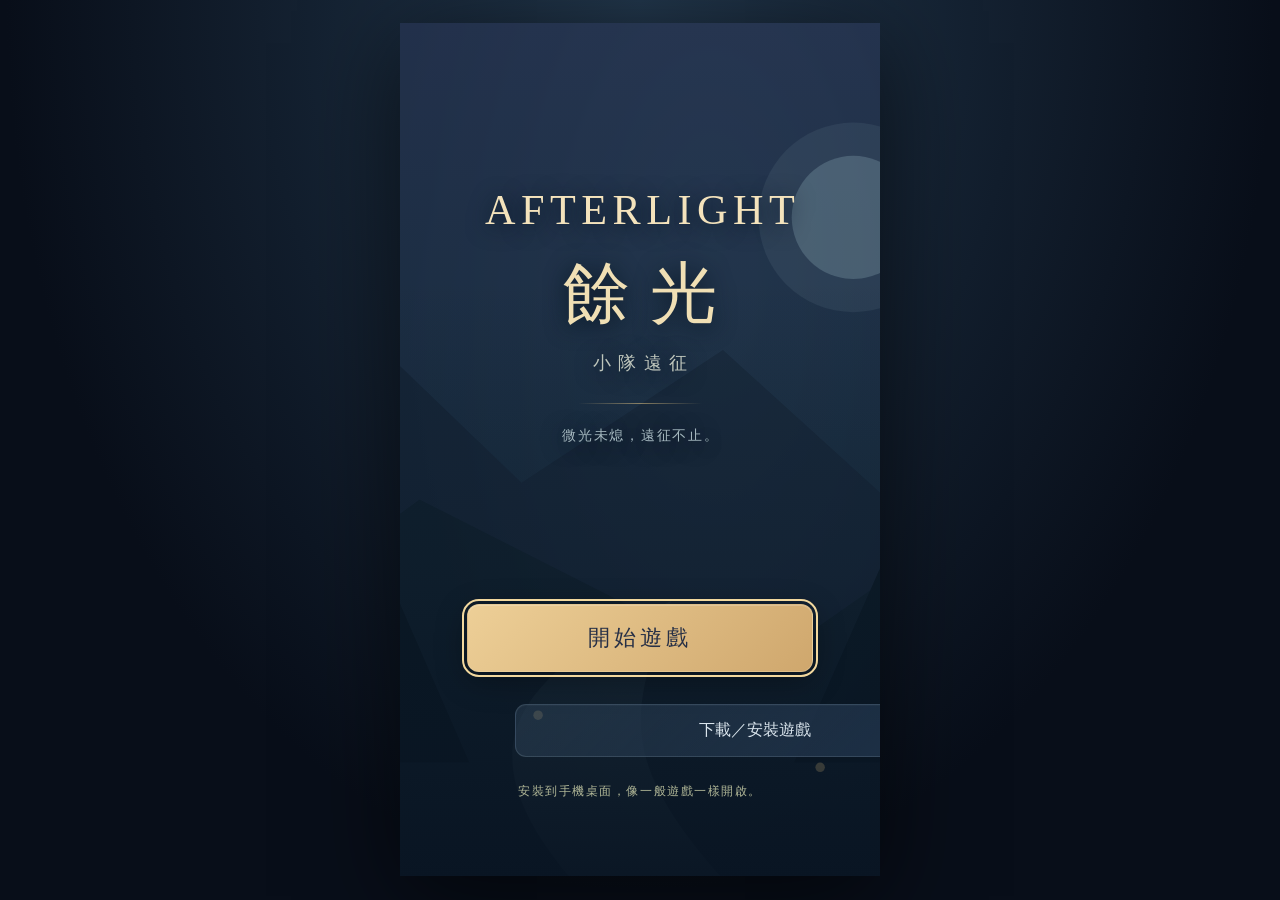
==== commit e2dd8003: "Add files via upload" ====
--- a/PLAY.html
+++ b/PLAY.html
@@ -103,19 +103,31 @@
 /* Startup fallback uses px so a script or older-browser failure is readable. */
 .squad-boot{position:absolute;inset:0;z-index:40;display:grid;place-items:center;padding:24px;background:#101a2c;color:#e9eff6}.squad-boot section{width:100%;max-width:360px}.squad-boot strong{font:18px Georgia,serif;color:#d6be8e;letter-spacing:.1em}.squad-boot h1{font-size:22px;font-weight:500;margin:24px 0 16px}.squad-boot p{font-size:14px;line-height:1.7;color:#a9baca;white-space:pre-wrap;overflow-wrap:anywhere}.squad-boot button{width:100%;min-height:48px;margin-top:20px;border:1px solid #d6be8e66;border-radius:10px;background:#d6be8e;color:#152338;font-size:16px}
 
-.move-cast-meter{display:block;height:4px;width:80%;margin:0;background:#101b26;overflow:hidden;pointer-events:none}.move-cast-meter::after{content:"";display:block;height:100%;background:#b4e7ff;transform-origin:left;transform:scaleX(var(--cast-progress,0))}.move-cast-meter[hidden]{display:none}
+
 
 .squad-controls .skill:active,.squad-controls .skill:hover{filter:none}
-</style><meta name="afterlight-release" content="0.27.21"></head><body>
+
+/* Isolate the animated scene; retain one captain cast rail and per-enemy head bars. */
+.squad-scene{contain:layout paint style}.squad-scene canvas{transform:translateZ(0)}
+.scene-wave{position:absolute;left:3%;top:3%;font-size:2.1cqw;color:#aac2d0;pointer-events:none}
+.vital-row i,.captain-cast i{width:100%;transform-origin:left;transform:scaleX(0)}
+.resource-liquid,.demand-line{transition:none}
+.vessel-liquid{height:100%;transform-origin:bottom;transform:scaleY(var(--charge-fill,0));transition:none}
+.ultimate.ready .vessel{animation:none;border-color:#ffe5a4;box-shadow:0 0 0 1.3cqw #0c192b,inset 0 0 0 .8cqw #27374a}
+
+.start-install{position:absolute;left:24%;bottom:14%;width:52%;min-height:44px;border:1px solid #d7c28d55;border-radius:10px;background:#142437dd;color:#e2d3ac;font-size:max(3cqw,14px)}
+.install-hint{position:absolute;bottom:9%;left:8%;right:8%;text-align:center;color:#9eafc0;font-size:max(2.4cqw,11px);pointer-events:none}
+.install-help{position:absolute;inset:0;z-index:50;display:grid;place-items:center;padding:6cqw;background:#07111cd9}.install-help>section{width:100%;max-height:90%;overflow:auto;padding:6cqw;border:1px solid #b8a57655;border-radius:16px;background:#182b3e}.install-help h2{margin:0 0 4cqw;font-size:max(5cqw,20px);color:#ead9ae}.install-help p{line-height:1.7;font-size:max(3.3cqw,14px)}.install-help button{width:100%;min-height:48px;margin-top:4cqw;border-radius:10px;background:#b49a61;color:#101a2c}
+</style><meta name="afterlight-release" content="0.27.24"></head><body>
 <main id="squad-game">
  <aside id="squad-boot" class="squad-boot" role="status"><section><strong>AFTERLIGHT · 餘光</strong><h1 id="squad-boot-title">正在載入小隊遠征</h1><p id="squad-boot-detail">請稍候，正在準備完整遊戲。</p><button id="squad-boot-retry" hidden>重新載入遊戲</button></section></aside>
  <header id="squad-top" class="squad-top"><button id="squad-formation" class="top-tool" aria-label="調整隊員站位"><span id="formation-icon"></span><span>隊形</span></button><div class="battle-brand"><strong>AFTERLIGHT</strong><small>小隊遠征</small></div><button id="squad-auto" aria-pressed="false" aria-label="自動施放必殺">必殺 手動</button><button id="squad-pause" class="top-tool" aria-label="暫停與設定"><span id="pause-icon"></span></button></header>
- <section id="squad-scene" class="squad-scene" aria-label="隊長在左側，隊員分前後排，敵人從右側接近"><canvas id="squad-canvas" width="480" height="300"></canvas><div id="squad-enemy-info" class="wave-heading" hidden><small id="squad-wave"></small><strong id="squad-enemy-name"></strong><small id="squad-enemy-health" class="enemy-health"></small><div class="enemy-hp"><i id="squad-enemy-hp"></i></div><div class="enemy-cast"><i id="squad-enemy-cast"></i></div><span id="squad-enemy-action"></span></div><div id="squad-message" role="status" aria-live="polite"></div><div id="squad-roster" hidden></div><aside id="squad-formation-panel" aria-label="即時調整小兵順序" hidden></aside><aside id="squad-growth" aria-live="polite" hidden></aside><aside id="squad-tip" role="tooltip" hidden></aside></section>
+ <section id="squad-scene" class="squad-scene" aria-label="隊長在左側，隊員分前後排，敵人從右側接近"><canvas id="squad-canvas" width="480" height="300"></canvas><small id="squad-wave" class="scene-wave"></small><div id="squad-message" role="status" aria-live="polite"></div><div id="squad-roster" hidden></div><aside id="squad-formation-panel" aria-label="即時調整小兵順序" hidden></aside><aside id="squad-growth" aria-live="polite" hidden></aside><aside id="squad-tip" role="tooltip" hidden></aside></section>
  <section id="squad-vitals" class="squad-vitals"><div id="squad-resources"></div><div class="captain-cast"><span id="squad-cast-name">隊長準備就緒</span><div><i id="squad-cast-progress"></i></div></div></section>
- <section id="squad-workspace" class="squad-workspace" data-tab="adventure"><section id="squad-controls" class="squad-controls" aria-label="四方向招式與中央圓形必殺"><button class="squad-move skill dir-0" data-cast="0" aria-label="招式 A"><span class="resource-liquid"></span><span class="demand-line"></span><span class="tile-content move-label"></span></button><button class="squad-move skill dir-1" data-cast="1" aria-label="招式 B"><span class="resource-liquid"></span><span class="demand-line"></span><span class="tile-content move-label"></span></button><button class="squad-move skill dir-2" data-cast="2" aria-label="招式 C"><span class="resource-liquid"></span><span class="demand-line"></span><span class="tile-content move-label"></span></button><button class="squad-move skill dir-3" data-cast="3" aria-label="招式 D"><span class="resource-liquid"></span><span class="demand-line"></span><span class="tile-content move-label"></span></button><button class="squad-ultimate skill dir-4 ultimate" data-cast="4" aria-label="必殺"><span class="vessel"><i class="vessel-liquid"></i><i class="vessel-shine"></i></span><span class="tile-content"><strong class="ultimate-name"></strong><span class="skill-subtitle ultimate-subtitle"></span><b id="squad-charge" class="ring-label">0%</b><small class="actual-cost ultimate-cost"></small><span class="move-cast-meter" hidden aria-hidden="true"></span><span id="squad-ultimate-warning" class="resource-warning"></span></span></button></section>
+ <section id="squad-workspace" class="squad-workspace" data-tab="adventure"><section id="squad-controls" class="squad-controls" aria-label="四方向招式與中央圓形必殺"><button class="squad-move skill dir-0" data-cast="0" aria-label="招式 A"><span class="resource-liquid"></span><span class="demand-line"></span><span class="tile-content move-label"></span></button><button class="squad-move skill dir-1" data-cast="1" aria-label="招式 B"><span class="resource-liquid"></span><span class="demand-line"></span><span class="tile-content move-label"></span></button><button class="squad-move skill dir-2" data-cast="2" aria-label="招式 C"><span class="resource-liquid"></span><span class="demand-line"></span><span class="tile-content move-label"></span></button><button class="squad-move skill dir-3" data-cast="3" aria-label="招式 D"><span class="resource-liquid"></span><span class="demand-line"></span><span class="tile-content move-label"></span></button><button class="squad-ultimate skill dir-4 ultimate" data-cast="4" aria-label="必殺"><span class="vessel"><i class="vessel-liquid"></i><i class="vessel-shine"></i></span><span class="tile-content"><strong class="ultimate-name"></strong><span class="skill-subtitle ultimate-subtitle"></span><b id="squad-charge" class="ring-label">0%</b><small class="actual-cost ultimate-cost"></small><span id="squad-ultimate-warning" class="resource-warning"></span></span></button></section>
 <section id="squad-page" class="squad-page" hidden><button id="squad-battle-strip" class="battle-strip" aria-label="查看當前戰況，返回冒險" hidden><span class="battle-strip-stage" id="page-battle-stage"></span><span class="battle-strip-health"><span>隊長 HP <b id="page-battle-health"></b></span><span class="battle-strip-rail"><i id="page-battle-hp"></i></span></span><span class="battle-strip-return">返回冒險 ›</span></button><div id="squad-page-content"></div><aside id="squad-page-notice" role="status" aria-live="polite" hidden></aside></section></section><nav id="squad-nav" class="squad-nav" aria-label="主要分頁"></nav>
  <div id="squad-overlay" hidden><section class="squad-panel" role="dialog" aria-modal="true" aria-labelledby="squad-panel-title"><div id="squad-panel-content"></div></section></div>
-</main>
+<aside id="squad-install-help" class="install-help" role="dialog" aria-modal="true" aria-labelledby="squad-install-title" hidden><section><h2 id="squad-install-title">下載／安裝遊戲</h2><p id="squad-install-steps"></p><p id="squad-install-offline" class="page-hint" role="status"></p><button id="squad-install-close" data-install-close>知道了</button></section></aside></main>
 <script>
 /* Embedded: squad-boot.js */
 /* Keep startup diagnostics usable even before the game scripts have loaded. */
@@ -134,8 +146,31 @@
 })(globalThis);
 
 </script><script>
+/* Embedded: squad-install.js */
+/* User-initiated PWA installation. Does not alter game saves or offline caches. */
+(function(root){
+ const doc=root.document;if(!doc)return;
+ let deferred=null,busy=false,installed=!!root.navigator?.standalone,notice='安裝到手機桌面，像一般遊戲一樣開啟。',returnFocus=null;
+ try{installed=installed||!!root.matchMedia?.('(display-mode: standalone)').matches;}catch(_){}
+ function refresh(){for(const button of doc.querySelectorAll('[data-install-game]')){button.hidden=installed;button.disabled=busy;button.textContent=busy?'正在開啟安裝…':'下載／安裝遊戲';}const hint=doc.getElementById('squad-install-hint');if(hint)hint.textContent=installed?'遊戲已安裝，可從桌面開啟。':notice;}
+ function help(){const panel=doc.getElementById('squad-install-help'),detail=doc.getElementById('squad-install-steps');if(!panel||!detail)return;
+  const ua=root.navigator?.userAgent||'',ios=/iPhone|iPad|iPod/.test(ua)||root.navigator?.platform==='MacIntel'&&root.navigator?.maxTouchPoints>1;
+  detail.textContent=root.location?.protocol==='file:'||root.isSecureContext===false?'請先從已上傳的遊戲網站開啟，再按「下載／安裝遊戲」。本機檔案無法安裝到手機桌面。':ios?'開啟瀏覽器的「分享」或選單，選擇「加入主畫面」，再按「加入」。若沒有這個選項，請改用 Safari 開啟遊戲網址。':'若沒有跳出安裝視窗，請打開 Chrome 右上角 ⋮，選擇「安裝應用程式」或「加到主畫面」。首次下載時請保持連網，等離線資源備妥後即可斷網遊玩。';
+  const status=doc.getElementById('squad-install-offline');if(status)status.textContent=root.GameOffline?.status||'首次開啟請保持連網，讓遊戲下載完整離線資源。';
+  returnFocus=doc.activeElement;panel.hidden=false;doc.getElementById('squad-install-close')?.focus();
+ }
+ function close(){const panel=doc.getElementById('squad-install-help');if(panel)panel.hidden=true;returnFocus?.focus?.();returnFocus=null;}
+ async function install(){if(installed||busy)return;if(!deferred){help();return;}const prompt=deferred;deferred=null;busy=true;refresh();try{await prompt.prompt();const choice=await prompt.userChoice;notice=choice?.outcome==='accepted'?'已送出安裝要求，請依瀏覽器提示完成安裝。':'已取消安裝，之後仍可再次安裝。';}catch(_){notice='這次未能開啟安裝視窗，請依提示操作。';help();}finally{busy=false;refresh();}}
+ root.addEventListener('beforeinstallprompt',event=>{event.preventDefault();deferred=event;notice='可直接下載／安裝到手機桌面。';refresh();});
+ root.addEventListener('appinstalled',()=>{installed=true;deferred=null;busy=false;notice='遊戲已安裝到手機桌面。';close();refresh();});
+ doc.addEventListener('click',event=>{if(event.target.closest?.('[data-install-game]')){event.preventDefault();install();}else if(event.target.closest?.('[data-install-close]')){event.preventDefault();close();}});
+ doc.addEventListener('keydown',event=>{if(event.key==='Escape'&&!doc.getElementById('squad-install-help')?.hidden){event.preventDefault();close();}});
+ root.SquadInstall={refresh,install,close};refresh();
+})(globalThis);
+
+</script><script>
 /* Embedded: squad-data.js */
-globalThis.GameData={"version":1,"release":{"version":"0.27.21","date":"2026-10-08"},"runRating":{"kills":{"points":3,"cap":900},"dungeons":{"points":150,"cap":1200},"levels":{"points":10,"cap":900},"ranks":["D−","D","D＋","C−","C","C＋","B−","B","B＋","A−","A","A＋","S−","S","S＋","SS−","SS","SS＋"],"thresholds":[0,50,100,180,260,350,450,560,680,820,970,1130,1320,1530,1760,2020,2320,2700]},"player":{"hp":240,"stamina":100,"mana":80,"agility":40,"luck":10},"growth":{"hp":2,"stamina":2,"mana":2,"agility":1,"luck":1},"enemy":{"hp":360,"stamina":80,"mana":0,"agility":10,"luck":0},"moves":{"quick":{"id":"quick","name":"快速斬擊","kind":"normal","damageType":"physical","multiplier":0.8,"cost":{"stamina":3},"attackTime":80,"effects":[],"icon":"sword","description":"對目前一名敵人造成物理傷害，威力倍率 ×0.8，單次命中。","elements":[],"tags":["slash","sword"],"hits":1,"originalAttackTime":80,"ultimateChargeCost":65,"minCastTime":1.1,"contentId":"M001","resource":"SP","baseCost":3,"attackTimeBase":80,"minCastSec":1.1,"damageRatio":0.8,"ultimateEffect":{},"specKind":"physical","specElements":[],"originalResourceCost":{"stamina":3},"powerGrade":"B"},"heavy":{"id":"heavy","name":"重擊","kind":"normal","damageType":"physical","multiplier":2.5,"cost":{"stamina":20},"attackTime":200,"effects":[],"icon":"axe","description":"對目前一名敵人造成物理傷害，威力倍率 ×2.5，單次命中。","elements":[],"tags":["slash","sword","heavy"],"hits":1,"originalAttackTime":200,"ultimateChargeCost":100,"minCastTime":1.1,"originalResourceCost":{"stamina":30},"baseCost":20,"powerGrade":"B"},"fire":{"id":"fire","name":"帕・伯・烏","kind":"normal","damageType":"magic","multiplier":1.2,"cost":{"mana":5},"attackTime":100,"effects":[],"icon":"flame","description":"對目前一名敵人造成火魔法傷害，威力倍率 ×1.2，單次命中。","elements":["fire"],"tags":["magic"],"hits":1,"originalAttackTime":100,"ultimateChargeCost":90,"subtitle":"初階火球術","magicText":"帕・伯・烏","localizedName":"初階火球術","minCastTime":1.1,"originalResourceCost":{"mana":5},"baseCost":5,"powerGrade":"C"},"interrupt":{"id":"interrupt","name":"震盪打擊","kind":"normal","damageType":"physical","multiplier":0.3,"cost":{"stamina":10},"attackTime":70,"effects":[{"type":"interrupt"}],"icon":"bolt","description":"對目前一名敵人造成物理傷害，威力倍率 ×0.3，單次命中。嘗試取消目前敵人的讀條（可受技能與防護影響）。","elements":[],"tags":["slash"],"hits":1,"originalAttackTime":70,"ultimateChargeCost":105,"minCastTime":1.1,"originalResourceCost":{"stamina":15},"baseCost":10,"powerGrade":"C"},"slime":{"id":"slime","name":"黏液撞擊","kind":"normal","damageType":"physical","multiplier":0.55,"cost":{},"attackTime":120,"effects":[],"elements":[],"tags":["slash"],"hits":1,"originalAttackTime":120,"ultimateChargeCost":90,"description":"對目前一名敵人造成物理傷害，威力倍率 ×0.55，單次命中。","minCastTime":1.1,"powerGrade":"C"},"spark":{"id":"spark","name":"參倫・希卡","description":"對目前一名敵人造成金魔法傷害，威力倍率 ×1.5，單次命中。嘗試取消目前敵人的讀條（可受技能與防護影響）。","icon":"bolt","kind":"normal","damageType":"magic","multiplier":1.5,"cost":{"mana":16},"attackTime":120,"effects":[{"type":"interrupt"}],"elements":["metal"],"tags":["magic"],"hits":1,"originalAttackTime":120,"ultimateChargeCost":115,"minCastTime":1.1,"originalResourceCost":{"mana":25},"baseCost":16,"powerGrade":"C","magicText":"參倫・希卡","subtitle":"雷電術","localizedName":"雷電術"},"nova":{"id":"nova","name":"森・麗・尤倫","description":"對目前一名敵人造成光魔法傷害，威力倍率 ×2.1，單次命中。嘗試取消目前敵人的讀條（可受技能與防護影響）。恢復施放者自身 20 SP；隊員沒有此資源。","icon":"star","kind":"ultimate","damageType":"magic","multiplier":2.1,"cost":{"mana":16},"attackTime":65,"chargeSeconds":12,"effects":[{"type":"interrupt"},{"type":"restore","resource":"stamina","amount":20}],"elements":["light"],"tags":["magic"],"hits":1,"originalAttackTime":65,"ultimateChargeCost":125,"minCastTime":1.1,"originalResourceCost":{"mana":25},"baseCost":16,"powerGrade":"A","magicText":"森・麗・尤倫","subtitle":"星隕迴響","localizedName":"星隕迴響"},"inferno":{"id":"inferno","name":"阿・伯・烏","description":"對目前一名敵人造成火魔法傷害，威力倍率 ×1.65，單次命中。嘗試取消目前敵人的讀條（可受技能與防護影響）。","icon":"flame","kind":"normal","damageType":"magic","multiplier":1.65,"cost":{"mana":14},"attackTime":115,"effects":[{"type":"interrupt"}],"elements":["fire"],"tags":["magic"],"hits":1,"originalAttackTime":115,"ultimateChargeCost":165,"minCastTime":1.1,"contentId":"M085","resource":"MP","baseCost":14,"attackTimeBase":115,"minCastSec":1.1,"damageRatio":1.65,"ultimateEffect":{},"specKind":"magic","specElements":["fire"],"originalResourceCost":{"mana":22},"powerGrade":"S","magicText":"阿・伯・烏","subtitle":"爆炎","localizedName":"爆炎"},"goblin":{"id":"goblin","name":"鏽刃突刺","kind":"normal","damageType":"physical","multiplier":0.65,"cost":{},"attackTime":95,"effects":[],"elements":[],"tags":["slash"],"hits":1,"originalAttackTime":95,"ultimateChargeCost":90,"description":"對目前一名敵人造成物理傷害，威力倍率 ×0.65，單次命中。","minCastTime":1.1,"powerGrade":"C"},"wolf":{"id":"wolf","name":"撲咬","kind":"normal","damageType":"physical","multiplier":0.6,"cost":{},"attackTime":85,"effects":[],"elements":[],"tags":["slash"],"hits":1,"originalAttackTime":85,"ultimateChargeCost":90,"description":"對目前一名敵人造成物理傷害，威力倍率 ×0.6，單次命中。","minCastTime":1.1,"powerGrade":"C"},"crush":{"id":"crush","name":"崩落重錘","kind":"normal","damageType":"physical","multiplier":1.8,"cost":{},"attackTime":180,"effects":[{"type":"interrupt"}],"elements":[],"tags":["slash"],"hits":1,"originalAttackTime":180,"ultimateChargeCost":130,"description":"對目前一名敵人造成物理傷害，威力倍率 ×1.8，單次命中。嘗試取消目前敵人的讀條（可受技能與防護影響）。","minCastTime":1.1,"powerGrade":"B"},"pulse":{"id":"pulse","name":"莉亞・德","kind":"normal","damageType":"magic","multiplier":0.65,"cost":{},"attackTime":100,"effects":[],"elements":[],"tags":["magic"],"hits":1,"originalAttackTime":100,"ultimateChargeCost":90,"description":"對目前一名敵人造成魔法傷害，威力倍率 ×0.65，單次命中。","minCastTime":1.1,"powerGrade":"C","magicText":"莉亞・德","subtitle":"遺跡脈衝","localizedName":"遺跡脈衝"},"dark_beam":{"id":"dark_beam","name":"布帕陸拉・尤陸","subtitle":"暗黑光束","magicText":"布帕陸拉・尤陸","localizedName":"暗黑光束","description":"對目前一名敵人造成闇魔法傷害，威力倍率 ×1.8，單次命中。","kind":"normal","damageType":"magic","elements":["dark"],"multiplier":1.8,"cost":{"mana":16},"attackTime":135,"effects":[],"hits":1,"icon":"orb","tags":["magic"],"originalAttackTime":135,"ultimateChargeCost":155,"minCastTime":1.1,"contentId":"M050","resource":"MP","baseCost":16,"attackTimeBase":135,"minCastSec":1.1,"damageRatio":1.8,"ultimateEffect":{},"specKind":"magic","specElements":["dark"],"originalResourceCost":{"mana":26},"powerGrade":"SS"},"black_light":{"id":"black_light","name":"卡希帕陸拉・尤陸","subtitle":"黑光","magicText":"卡希帕陸拉・尤陸","localizedName":"黑光","description":"對目前一名敵人造成光／闇魔法傷害，威力倍率 ×1.9，單次命中。","kind":"normal","damageType":"magic","elements":["light","dark"],"multiplier":1.9,"cost":{"mana":18},"attackTime":140,"effects":[],"hits":1,"icon":"orb","tags":["magic"],"originalAttackTime":140,"ultimateChargeCost":170,"minCastTime":1.1,"contentId":"M051","resource":"MP","baseCost":18,"attackTimeBase":140,"minCastSec":1.1,"damageRatio":1.9,"ultimateEffect":{},"specKind":"magic","specElements":["light","dark"],"originalResourceCost":{"mana":28},"powerGrade":"SS"},"hades_flare":{"id":"hades_flare","name":"布帕陸拉・拉亞艾尤・博拉可卡・德","subtitle":"暗黑冥王爆炎彈","magicText":"布帕陸拉・拉亞艾尤・博拉可卡・德","localizedName":"暗黑冥王爆炎彈","description":"對目前一名敵人造成闇／火魔法傷害，威力倍率 ×2.8，單次命中。使目前敵人陷入「燃燒」4 秒：每 1 秒造成施放者魔法攻擊力 3.5% 的持續傷害（隊員使用攻擊力）；同狀態不疊加，重施刷新時間。","kind":"normal","damageType":"magic","elements":["dark","fire"],"multiplier":2.8,"cost":{"mana":30},"attackTime":180,"effects":[{"type":"status","status":{"id":"burn","name":"燃燒","duration":4,"modifiers":[],"target":"enemy","polarity":"debuff","tick":{"interval":1,"ratio":0.035,"stat":"mana"}}}],"hits":1,"icon":"flame","tags":["magic"],"originalAttackTime":180,"ultimateChargeCost":200,"minCastTime":1.1,"contentId":"M052","resource":"MP","baseCost":30,"attackTimeBase":180,"minCastSec":1.1,"damageRatio":2.8,"ultimateEffect":{},"specKind":"magic","specElements":["dark","fire"],"originalResourceCost":{"mana":42},"powerGrade":"SS"},"alchemy":{"id":"alchemy","name":"可利德・施乏","subtitle":"虛擬煉金","magicText":"可利德・施乏","localizedName":"虛擬煉金","description":"對目前一名敵人造成金魔法傷害，威力倍率 ×3.1，單次命中。","kind":"normal","damageType":"magic","elements":["metal"],"multiplier":3.1,"cost":{"mana":28},"attackTime":175,"effects":[],"hits":1,"icon":"orb","tags":["magic"],"originalAttackTime":175,"ultimateChargeCost":190,"minCastTime":1.1,"contentId":"M053","resource":"MP","baseCost":28,"attackTimeBase":175,"minCastSec":1.1,"damageRatio":3.1,"ultimateEffect":{},"specKind":"magic","specElements":["metal"],"originalResourceCost":{"mana":40},"powerGrade":"SS"},"ice_lightning":{"id":"ice_lightning","name":"希卡拉卡・參倫","subtitle":"冰凍雷光","magicText":"希卡拉卡・參倫","localizedName":"冰凍雷光","description":"對目前一名敵人造成水／金魔法傷害，威力倍率 ×1.5，單次命中。嘗試取消目前敵人的讀條（可受技能與防護影響）。使目前敵人陷入「寒氣」4 秒：速度降低 10%；同狀態不疊加，重施刷新時間。目前敵人凍結 0.6 秒；Boss 時間減半，凍結結束後 3 秒內不會再次凍結。","kind":"normal","damageType":"magic","elements":["water","metal"],"multiplier":1.5,"cost":{"mana":16},"attackTime":120,"effects":[{"type":"interrupt"},{"type":"status","status":{"id":"chill","name":"寒氣","duration":4,"modifiers":[{"stage":"agility","value":0.9,"conditions":{},"op":"multiply"}],"target":"enemy","polarity":"debuff"}},{"type":"freeze","duration":0.6}],"hits":1,"icon":"orb","tags":["magic"],"originalAttackTime":120,"ultimateChargeCost":180,"minCastTime":1.1,"contentId":"M054","resource":"MP","baseCost":16,"attackTimeBase":120,"minCastSec":1.1,"damageRatio":1.5,"ultimateEffect":{},"specKind":"magic","specElements":["water","metal"],"originalResourceCost":{"mana":25},"powerGrade":"SS"},"root_trap":{"id":"root_trap","name":"德魯・西斯","subtitle":"樹根陷阱","magicText":"德魯・西斯","localizedName":"樹根陷阱","description":"對目前一名敵人造成木魔法傷害，威力倍率 ×0.3，單次命中。嘗試取消目前敵人的讀條（可受技能與防護影響）。使目前敵人陷入「束縛」4 秒：速度降低 20%；同狀態不疊加，重施刷新時間。","kind":"normal","damageType":"spell","elements":["wood"],"multiplier":0.3,"cost":{"mana":10},"attackTime":85,"effects":[{"type":"interrupt"},{"type":"status","status":{"id":"root","name":"束縛","duration":4,"modifiers":[{"stage":"agility","value":0.8,"conditions":{},"op":"multiply"}],"target":"enemy","polarity":"debuff"}}],"hits":1,"icon":"orb","tags":["magic"],"originalAttackTime":85,"ultimateChargeCost":125,"minCastTime":1.1,"contentId":"M055","resource":"MP","baseCost":10,"attackTimeBase":85,"minCastSec":1.1,"damageRatio":0.3,"ultimateEffect":{},"specKind":"control","specElements":["wood"],"originalResourceCost":{"mana":15},"powerGrade":"A"},"flame_bolt":{"id":"flame_bolt","name":"博阿露巫・德","subtitle":"火焰彈","magicText":"博阿露巫・德","localizedName":"火焰彈","description":"對目前一名敵人造成火魔法傷害，威力倍率 ×1.2，單次命中。","kind":"normal","damageType":"magic","elements":["fire"],"multiplier":1.2,"cost":{"mana":11},"attackTime":100,"effects":[],"hits":1,"icon":"flame","tags":["magic"],"originalAttackTime":100,"ultimateChargeCost":100,"minCastTime":1.1,"contentId":"M056","resource":"MP","baseCost":11,"attackTimeBase":100,"minCastSec":1.1,"damageRatio":1.2,"ultimateEffect":{},"specKind":"magic","specElements":["fire"],"family":"BULLET","standardElementMatrix":true,"matrixElement":"fire","originalResourceCost":{"mana":18},"powerGrade":"B"},"blast_bolt":{"id":"blast_bolt","name":"博拉可卡・德","subtitle":"爆焰彈","magicText":"博拉可卡・德","localizedName":"爆焰彈","description":"對目前一名敵人造成火魔法傷害，威力倍率 ×1.8，單次命中。使目前敵人陷入「燃燒」4 秒：每 1 秒造成施放者魔法攻擊力 3.5% 的持續傷害（隊員使用攻擊力）；同狀態不疊加，重施刷新時間。","kind":"normal","damageType":"magic","elements":["fire"],"multiplier":1.8,"cost":{"mana":16},"attackTime":130,"effects":[{"type":"status","status":{"id":"burn","name":"燃燒","duration":4,"modifiers":[],"target":"enemy","polarity":"debuff","tick":{"interval":1,"ratio":0.035,"stat":"mana"}}}],"hits":1,"icon":"flame","tags":["magic"],"originalAttackTime":130,"ultimateChargeCost":140,"minCastTime":1.1,"contentId":"M057","resource":"MP","baseCost":16,"attackTimeBase":130,"minCastSec":1.1,"damageRatio":1.8,"ultimateEffect":{},"specKind":"magic","specElements":["fire"],"originalResourceCost":{"mana":26},"powerGrade":"SS"},"freeze":{"id":"freeze","name":"希卡拉卡・利雅參","subtitle":"冰凍魔法","magicText":"希卡拉卡・利雅參","localizedName":"冰凍魔法","description":"嘗試取消目前敵人的讀條（可受技能與防護影響）。使目前敵人陷入「寒氣」4 秒：速度降低 10%；同狀態不疊加，重施刷新時間。目前敵人凍結 1 秒；Boss 時間減半，凍結結束後 3 秒內不會再次凍結。","kind":"normal","damageType":"spell","elements":["water"],"multiplier":0,"cost":{"mana":11},"attackTime":90,"effects":[{"type":"interrupt"},{"type":"status","status":{"id":"chill","name":"寒氣","duration":4,"modifiers":[{"stage":"agility","value":0.9,"conditions":{},"op":"multiply"}],"target":"enemy","polarity":"debuff"}},{"type":"freeze","duration":1}],"hits":1,"icon":"orb","tags":["magic"],"originalAttackTime":90,"ultimateChargeCost":145,"minCastTime":1.1,"contentId":"M058","resource":"MP","baseCost":11,"attackTimeBase":90,"minCastSec":1.1,"damageRatio":0,"ultimateEffect":{},"specKind":"control","specElements":["water"],"originalResourceCost":{"mana":18},"powerGrade":"S"},"dark_bolt":{"id":"dark_bolt","name":"布帕陸拉・德","subtitle":"闇黑彈","magicText":"布帕陸拉・德","localizedName":"闇黑彈","description":"對目前一名敵人造成闇魔法傷害，威力倍率 ×1.25，單次命中。","kind":"normal","damageType":"magic","elements":["dark"],"multiplier":1.25,"cost":{"mana":11},"attackTime":100,"effects":[],"hits":1,"icon":"orb","tags":["magic"],"originalAttackTime":100,"ultimateChargeCost":110,"minCastTime":1.1,"contentId":"M059","resource":"MP","baseCost":11,"attackTimeBase":100,"minCastSec":1.1,"damageRatio":1.25,"ultimateEffect":{},"specKind":"magic","specElements":["dark"],"originalResourceCost":{"mana":18},"powerGrade":"A"},"haste":{"id":"haste","name":"帕卡參・利雅參","subtitle":"加速魔法","magicText":"帕卡參・利雅參","localizedName":"加速魔法","description":"自身獲得「加速」6 秒：速度提高 25%；同狀態不疊加，重施刷新時間。","kind":"normal","damageType":"spell","elements":[],"multiplier":0,"cost":{"mana":10},"attackTime":70,"effects":[{"type":"status","status":{"id":"haste","name":"加速","duration":6,"modifiers":[{"stage":"agility","value":1.25,"conditions":{},"op":"multiply"}],"target":"self","polarity":"buff"}}],"hits":1,"icon":"orb","tags":["magic"],"originalAttackTime":70,"ultimateChargeCost":125,"minCastTime":1.1,"contentId":"M060","resource":"MP","baseCost":10,"attackTimeBase":70,"minCastSec":1.1,"damageRatio":0,"ultimateEffect":{},"specKind":"buff","specElements":[],"originalResourceCost":{"mana":15},"powerGrade":"A"},"protect":{"id":"protect","name":"倫司吧・利雅參","subtitle":"防護魔法","magicText":"倫司吧・利雅參","localizedName":"防護魔法","description":"自身獲得「防護」6 秒：受到傷害降低 20%；同狀態不疊加，重施刷新時間。","kind":"normal","damageType":"spell","elements":[],"multiplier":0,"cost":{"mana":11},"attackTime":85,"effects":[{"type":"status","status":{"id":"guard","name":"防護","duration":6,"modifiers":[{"stage":"incoming","value":0.8,"conditions":{},"op":"multiply"}],"target":"self","polarity":"buff"}}],"hits":1,"icon":"orb","tags":["magic"],"originalAttackTime":85,"ultimateChargeCost":130,"minCastTime":1.1,"contentId":"M061","resource":"MP","baseCost":11,"attackTimeBase":85,"minCastSec":1.1,"damageRatio":0,"ultimateEffect":{},"specKind":"defense","specElements":[],"originalResourceCost":{"mana":18},"powerGrade":"A"},"fireball":{"id":"fireball","name":"博阿露巫・爾拉","subtitle":"火球術","magicText":"博阿露巫・爾拉","localizedName":"火球術","description":"對目前一名敵人造成火魔法傷害，威力倍率 ×1.4，單次命中。","kind":"normal","damageType":"magic","elements":["fire"],"multiplier":1.4,"cost":{"mana":12},"attackTime":110,"effects":[],"hits":1,"icon":"flame","tags":["magic"],"originalAttackTime":110,"ultimateChargeCost":90,"minCastTime":1.1,"contentId":"M062","resource":"MP","baseCost":12,"attackTimeBase":110,"minCastSec":1.1,"damageRatio":1.4,"ultimateEffect":{},"specKind":"magic","specElements":["fire"],"originalResourceCost":{"mana":20},"powerGrade":"A"},"smoke":{"id":"smoke","name":"咖佈・利雅森","subtitle":"煙霧魔法","magicText":"咖佈・利雅森","localizedName":"煙霧魔法","description":"使目前敵人陷入「煙霧」5 秒：命中率降低 25%；同狀態不疊加，重施刷新時間。","kind":"normal","damageType":"spell","elements":[],"multiplier":0,"cost":{"mana":9},"attackTime":75,"effects":[{"type":"status","status":{"id":"smoke","name":"煙霧","duration":5,"modifiers":[{"stage":"accuracy","value":0.75,"conditions":{},"op":"multiply"}],"target":"enemy","polarity":"debuff"}}],"hits":1,"icon":"orb","tags":["magic"],"originalAttackTime":75,"ultimateChargeCost":110,"minCastTime":1.1,"contentId":"M063","resource":"MP","baseCost":9,"attackTimeBase":75,"minCastSec":1.1,"damageRatio":0,"ultimateEffect":{},"specKind":"control","specElements":[],"originalResourceCost":{"mana":14},"powerGrade":"B"},"wind_slash":{"id":"wind_slash","name":"帕咔申・希啊","subtitle":"風斬","magicText":"帕咔申・希啊","localizedName":"風斬","description":"對目前一名敵人造成木物理傷害，威力倍率 ×1.1，單次命中。","kind":"normal","damageType":"physical","elements":["wood"],"multiplier":1.1,"cost":{"stamina":10},"attackTime":85,"effects":[],"hits":1,"icon":"sword","tags":["slash"],"originalAttackTime":85,"ultimateChargeCost":80,"minCastTime":1.1,"contentId":"M064","resource":"SP","baseCost":10,"attackTimeBase":85,"minCastSec":1.1,"damageRatio":1.1,"ultimateEffect":{},"specKind":"physical","specElements":["wood"],"originalResourceCost":{"stamina":16},"powerGrade":"C"},"black_flame":{"id":"black_flame","name":"咔希陸拉・博阿露巫","subtitle":"黑色烈火","magicText":"咔希陸拉・博阿露巫","localizedName":"黑色烈火","description":"對目前一名敵人造成闇／火魔法傷害，威力倍率 ×1.7，單次命中。使目前敵人陷入「燃燒」4 秒：每 1 秒造成施放者魔法攻擊力 3.5% 的持續傷害（隊員使用攻擊力）；同狀態不疊加，重施刷新時間。","kind":"normal","damageType":"magic","elements":["dark","fire"],"multiplier":1.7,"cost":{"mana":16},"attackTime":120,"effects":[{"type":"status","status":{"id":"burn","name":"燃燒","duration":4,"modifiers":[],"target":"enemy","polarity":"debuff","tick":{"interval":1,"ratio":0.035,"stat":"mana"}}}],"hits":1,"icon":"flame","tags":["magic"],"originalAttackTime":120,"ultimateChargeCost":165,"minCastTime":1.1,"contentId":"M065","resource":"MP","baseCost":16,"attackTimeBase":120,"minCastSec":1.1,"damageRatio":1.7,"ultimateEffect":{},"specKind":"magic","specElements":["dark","fire"],"originalResourceCost":{"mana":26},"powerGrade":"SS"},"black_lightning":{"id":"black_lightning","name":"咔希陸拉・參倫","subtitle":"黑色閃電","magicText":"咔希陸拉・參倫","localizedName":"黑色閃電","description":"對目前一名敵人造成闇／金魔法傷害，威力倍率 ×1.6，單次命中。嘗試取消目前敵人的讀條（可受技能與防護影響）。","kind":"normal","damageType":"magic","elements":["dark","metal"],"multiplier":1.6,"cost":{"mana":16},"attackTime":115,"effects":[{"type":"interrupt"}],"hits":1,"icon":"orb","tags":["magic"],"originalAttackTime":115,"ultimateChargeCost":170,"minCastTime":1.1,"contentId":"M066","resource":"MP","baseCost":16,"attackTimeBase":115,"minCastSec":1.1,"damageRatio":1.6,"ultimateEffect":{},"specKind":"magic","specElements":["dark","metal"],"originalResourceCost":{"mana":25},"powerGrade":"SS"},"ice_rain":{"id":"ice_rain","name":"希卡拉卡・希迪・利巴","subtitle":"冰錐箭雨","magicText":"希卡拉卡・希迪・利巴","localizedName":"冰錐箭雨","description":"對目前一名敵人造成水魔法傷害，威力倍率 ×1.8，分 3 次命中。","kind":"normal","damageType":"magic","elements":["water"],"multiplier":1.8,"cost":{"mana":17},"attackTime":130,"effects":[],"hits":3,"icon":"orb","tags":["magic","arrow"],"originalAttackTime":130,"ultimateChargeCost":175,"minCastTime":1.1,"contentId":"M067","resource":"MP","baseCost":17,"attackTimeBase":130,"minCastSec":1.1,"damageRatio":1.8,"ultimateEffect":{},"specKind":"magic","specElements":["water"],"originalResourceCost":{"mana":27},"powerGrade":"SS"},"instant":{"id":"instant","name":"巴・尤陸","subtitle":"瞬擊","magicText":"巴・尤陸","localizedName":"瞬擊","description":"對目前一名敵人造成物理傷害，威力倍率 ×0.6，單次命中。","kind":"normal","damageType":"physical","elements":[],"multiplier":0.6,"cost":{"stamina":8},"attackTime":35,"effects":[],"hits":1,"icon":"sword","tags":["slash"],"originalAttackTime":35,"ultimateChargeCost":60,"minCastTime":0.65,"contentId":"M068","resource":"SP","baseCost":8,"attackTimeBase":35,"minCastSec":0.65,"damageRatio":0.6,"ultimateEffect":{},"specKind":"physical","specElements":[],"originalResourceCost":{"stamina":12},"powerGrade":"B"},"flame_enchant":{"id":"flame_enchant","name":"博阿露巫・利雅參","subtitle":"火焰附魔","magicText":"博阿露巫・利雅參","localizedName":"火焰附魔","description":"自身獲得「火焰強化」6 秒：傷害提高 20%；同狀態不疊加，重施刷新時間。","kind":"normal","damageType":"spell","elements":["fire"],"multiplier":0,"cost":{"mana":10},"attackTime":80,"effects":[{"type":"status","status":{"id":"flame_enchant","name":"火焰強化","duration":6,"modifiers":[{"stage":"damage","value":1.2,"conditions":{"element":"fire"},"op":"multiply"}],"target":"self","polarity":"buff"}}],"hits":1,"icon":"flame","tags":["magic"],"originalAttackTime":80,"ultimateChargeCost":120,"minCastTime":1.1,"contentId":"M069","resource":"MP","baseCost":10,"attackTimeBase":80,"minCastSec":1.1,"damageRatio":0,"ultimateEffect":{},"specKind":"buff","specElements":["fire"],"originalResourceCost":{"mana":16},"powerGrade":"A"},"lesser_heal":{"id":"lesser_heal","name":"艾妮司・帕","subtitle":"初階治癒術","magicText":"艾妮司・帕","localizedName":"初階治癒術","description":"恢復施放者自身最大 HP 的 22%。","kind":"normal","damageType":"magic","elements":["light"],"multiplier":0,"cost":{"mana":11},"attackTime":90,"effects":[{"type":"heal","ratio":0.22}],"hits":1,"icon":"orb","tags":["magic"],"originalAttackTime":90,"ultimateChargeCost":115,"minCastTime":1.1,"contentId":"M070","resource":"MP","baseCost":11,"attackTimeBase":90,"minCastSec":1.1,"damageRatio":0,"ultimateEffect":{},"specKind":"heal","specElements":["light"],"originalResourceCost":{"mana":18},"powerGrade":"S"},"lightning_whip":{"id":"lightning_whip","name":"參倫・卡阿","subtitle":"雷電之鞭","magicText":"參倫・卡阿","localizedName":"雷電之鞭","description":"對目前一名敵人造成金魔法傷害，威力倍率 ×0.9，單次命中。嘗試取消目前敵人的讀條，基礎成功率 80%（可受技能與防護影響）。","kind":"normal","damageType":"magic","elements":["metal"],"multiplier":0.9,"cost":{"mana":11},"attackTime":90,"effects":[{"type":"interrupt","chance":0.8}],"hits":1,"icon":"orb","tags":["magic"],"originalAttackTime":90,"ultimateChargeCost":135,"minCastTime":1.1,"contentId":"M071","resource":"MP","baseCost":11,"attackTimeBase":90,"minCastSec":1.1,"damageRatio":0.9,"ultimateEffect":{},"specKind":"magic","specElements":["metal"],"originalResourceCost":{"mana":17},"powerGrade":"A"},"light_arrow":{"id":"light_arrow","name":"尤陸・希迪","subtitle":"光之箭","magicText":"尤陸・希迪","localizedName":"光之箭","description":"對目前一名敵人造成光物理傷害，威力倍率 ×1.1，單次命中。","kind":"normal","damageType":"physical","elements":["light"],"multiplier":1.1,"cost":{"stamina":10},"attackTime":85,"effects":[],"hits":1,"icon":"orb","tags":["magic","arrow"],"originalAttackTime":85,"ultimateChargeCost":90,"minCastTime":1.1,"contentId":"M072","resource":"SP","baseCost":10,"attackTimeBase":85,"minCastSec":1.1,"damageRatio":1.1,"ultimateEffect":{},"specKind":"physical","specElements":["light"],"originalResourceCost":{"stamina":16},"powerGrade":"B"},"double_slash":{"id":"double_slash","name":"二連斬","subtitle":"","magicText":"二連斬","localizedName":"二連斬","description":"對目前一名敵人造成物理傷害，威力倍率 ×1.3，分 2 次命中。","kind":"normal","damageType":"physical","elements":[],"multiplier":1.3,"cost":{"stamina":11},"attackTime":95,"effects":[],"hits":2,"icon":"sword","tags":["slash"],"originalAttackTime":95,"ultimateChargeCost":75,"minCastTime":1.1,"contentId":"M002","resource":"SP","baseCost":11,"attackTimeBase":95,"minCastSec":1.1,"damageRatio":1.3,"ultimateEffect":{},"specKind":"physical","specElements":[],"originalResourceCost":{"stamina":18},"powerGrade":"C"},"heavy_slash":{"id":"heavy_slash","name":"重斬","subtitle":"","magicText":"重斬","localizedName":"重斬","description":"對目前一名敵人造成物理傷害，威力倍率 ×2.2，單次命中。","kind":"normal","damageType":"physical","elements":[],"multiplier":2.2,"cost":{"stamina":15},"attackTime":160,"effects":[],"hits":1,"icon":"sword","tags":["slash"],"originalAttackTime":160,"ultimateChargeCost":110,"minCastTime":1.1,"contentId":"M003","resource":"SP","baseCost":15,"attackTimeBase":160,"minCastSec":1.1,"damageRatio":2.2,"ultimateEffect":{},"specKind":"physical","specElements":[],"originalResourceCost":{"stamina":24},"powerGrade":"B"},"break_stance":{"id":"break_stance","name":"破勢","subtitle":"","magicText":"破勢","localizedName":"破勢","description":"對目前一名敵人造成物理傷害，威力倍率 ×0.5，單次命中。嘗試取消目前敵人的讀條（可受技能與防護影響）。","kind":"normal","damageType":"physical","elements":[],"multiplier":0.5,"cost":{"stamina":10},"attackTime":85,"effects":[{"type":"interrupt"}],"hits":1,"icon":"sword","tags":["slash"],"originalAttackTime":85,"ultimateChargeCost":95,"minCastTime":1.1,"contentId":"M004","resource":"SP","baseCost":10,"attackTimeBase":85,"minCastSec":1.1,"damageRatio":0.5,"ultimateEffect":{},"specKind":"physical","specElements":[],"originalResourceCost":{"stamina":16},"powerGrade":"C"},"charge_up":{"id":"charge_up","name":"蓄力","subtitle":"","magicText":"蓄力","localizedName":"蓄力","description":"自身獲得「蓄力」60 秒：傷害提高 35%；同狀態不疊加，重施刷新時間。","kind":"normal","damageType":"physical","elements":[],"multiplier":0,"cost":{"stamina":8},"attackTime":60,"effects":[{"type":"status","status":{"id":"charged","name":"蓄力","duration":60,"modifiers":[{"stage":"damage","value":1.35,"conditions":{"damageType":"physical"},"op":"multiply"}],"target":"self","polarity":"buff","consume":"physical"}}],"hits":1,"icon":"sword","tags":["slash"],"originalAttackTime":60,"ultimateChargeCost":80,"minCastTime":1.1,"contentId":"M005","resource":"SP","baseCost":8,"attackTimeBase":60,"minCastSec":1.1,"damageRatio":0,"ultimateEffect":{},"specKind":"buff","specElements":[],"originalResourceCost":{"stamina":12},"powerGrade":"C"},"counter_stance":{"id":"counter_stance","name":"反擊架勢","subtitle":"","magicText":"反擊架勢","localizedName":"反擊架勢","description":"自身獲得「反擊架勢」4 秒：受到傷害降低 25%；同狀態不疊加，重施刷新時間。","kind":"normal","damageType":"physical","elements":[],"multiplier":0,"cost":{"stamina":10},"attackTime":70,"effects":[{"type":"status","status":{"id":"counter_guard","name":"反擊架勢","duration":4,"modifiers":[{"stage":"incoming","value":0.75,"conditions":{},"op":"multiply"}],"target":"self","polarity":"buff","counterRatio":0.25}}],"hits":1,"icon":"sword","tags":["slash"],"originalAttackTime":70,"ultimateChargeCost":105,"minCastTime":1.1,"contentId":"M006","resource":"SP","baseCost":10,"attackTimeBase":70,"minCastSec":1.1,"damageRatio":0,"ultimateEffect":{},"specKind":"defense","specElements":[],"originalResourceCost":{"stamina":15},"powerGrade":"C"},"focus":{"id":"focus","name":"專注","subtitle":"","magicText":"專注","localizedName":"專注","description":"自身獲得「專注」6 秒：爆擊率提高 15 個百分點；同狀態不疊加，重施刷新時間。","kind":"normal","damageType":"physical","elements":[],"multiplier":0,"cost":{"stamina":7},"attackTime":65,"effects":[{"type":"status","status":{"id":"focus","name":"專注","duration":6,"modifiers":[{"stage":"critChance","value":0.15,"conditions":{},"op":"add"}],"target":"self","polarity":"buff"}}],"hits":1,"icon":"sword","tags":["slash"],"originalAttackTime":65,"ultimateChargeCost":80,"minCastTime":1.1,"contentId":"M007","resource":"MP","baseCost":7,"attackTimeBase":65,"minCastSec":1.1,"damageRatio":0,"ultimateEffect":{},"specKind":"buff","specElements":[],"originalResourceCost":{"stamina":10},"powerGrade":"C"},"mana_bolt":{"id":"mana_bolt","name":"莉亞・德","subtitle":"魔力彈","magicText":"莉亞・德","localizedName":"魔力彈","description":"對目前一名敵人造成魔法傷害，威力倍率 ×1，單次命中。","kind":"normal","damageType":"magic","elements":[],"multiplier":1,"cost":{"mana":7},"attackTime":80,"effects":[],"hits":1,"icon":"orb","tags":["magic","non-element"],"contentId":"mana_bolt","rarity":"common","preferredDungeon":"old_lab","originalAttackTime":80,"ultimateChargeCost":90,"minCastTime":1.1,"originalResourceCost":{"mana":10},"baseCost":7,"powerGrade":"C"},"pure_mana_cannon":{"id":"pure_mana_cannon","name":"森・莉亞・陸","subtitle":"純粹魔力砲","magicText":"森・莉亞・陸","localizedName":"純粹魔力砲","description":"對目前一名敵人造成魔法傷害，威力倍率 ×1.6，單次命中。","kind":"normal","damageType":"magic","elements":[],"multiplier":1.6,"cost":{"mana":16},"attackTime":160,"effects":[],"hits":1,"icon":"orb","tags":["magic","non-element"],"contentId":"pure_mana_cannon","rarity":"uncommon","preferredDungeon":"frozen_tower","originalAttackTime":160,"ultimateChargeCost":100,"minCastTime":1.1,"originalResourceCost":{"mana":26},"baseCost":16,"powerGrade":"B"},"metal_0":{"id":"metal_0","name":"真・德","subtitle":"金彈","magicText":"真・德","localizedName":"金彈","description":"對目前一名敵人造成金魔法傷害，威力倍率 ×1.05，單次命中。","kind":"normal","damageType":"magic","elements":["metal"],"multiplier":1.05,"cost":{"mana":9},"attackTime":85,"effects":[],"hits":1,"icon":"orb","tags":["magic"],"originalAttackTime":85,"ultimateChargeCost":70,"minCastTime":1.1,"contentId":"M008","resource":"MP","baseCost":9,"attackTimeBase":85,"minCastSec":1.1,"damageRatio":1.05,"ultimateEffect":{},"specKind":"magic","specElements":["metal"],"originalResourceCost":{"mana":14},"powerGrade":"C"},"metal_1":{"id":"metal_1","name":"真・迪","subtitle":"鋼箭","magicText":"真・迪","localizedName":"鋼箭","description":"對目前一名敵人造成金物理傷害，威力倍率 ×1.23，單次命中。","kind":"normal","damageType":"physical","elements":["metal"],"multiplier":1.23,"cost":{"stamina":8},"attackTime":98,"effects":[],"hits":1,"icon":"orb","tags":["magic","arrow"],"originalAttackTime":98,"ultimateChargeCost":75,"minCastTime":1.1,"contentId":"M009","resource":"SP","baseCost":8,"attackTimeBase":98,"minCastSec":1.1,"damageRatio":1.23,"ultimateEffect":{},"specKind":"physical","specElements":["metal"],"originalResourceCost":{"stamina":12},"powerGrade":"C"},"metal_2":{"id":"metal_2","name":"參倫・德","subtitle":"雷電彈","magicText":"參倫・德","localizedName":"雷電彈","description":"對目前一名敵人造成金魔法傷害，威力倍率 ×1.4100000000000001，單次命中。","kind":"normal","damageType":"magic","elements":["metal"],"multiplier":1.4100000000000001,"cost":{"mana":12},"attackTime":111,"effects":[],"hits":1,"icon":"orb","tags":["magic"],"originalAttackTime":111,"ultimateChargeCost":90,"minCastTime":1.1,"contentId":"M010","resource":"MP","baseCost":12,"attackTimeBase":111,"minCastSec":1.1,"damageRatio":1.4100000000000001,"ultimateEffect":{},"specKind":"magic","specElements":["metal"],"family":"BULLET","standardElementMatrix":true,"matrixElement":"metal","originalResourceCost":{"mana":20},"powerGrade":"C"},"metal_3":{"id":"metal_3","name":"參倫・陸","subtitle":"雷光束","magicText":"參倫・陸","localizedName":"雷光束","description":"對目前一名敵人造成金魔法傷害，威力倍率 ×1.59，單次命中。","kind":"normal","damageType":"magic","elements":["metal"],"multiplier":1.59,"cost":{"mana":14},"attackTime":124,"effects":[],"hits":1,"icon":"orb","tags":["magic"],"originalAttackTime":124,"ultimateChargeCost":125,"minCastTime":1.1,"contentId":"M011","resource":"MP","baseCost":14,"attackTimeBase":124,"minCastSec":1.1,"damageRatio":1.59,"ultimateEffect":{},"specKind":"magic","specElements":["metal"],"family":"BEAM","standardElementMatrix":true,"matrixElement":"metal","originalResourceCost":{"mana":23},"powerGrade":"S"},"metal_4":{"id":"metal_4","name":"真・法","subtitle":"磁力轉化","magicText":"真・法","localizedName":"磁力轉化","description":"自身獲得「金之庇護」4 秒：受到傷害降低 12%；同狀態不疊加，重施刷新時間。","kind":"normal","damageType":"spell","elements":["metal"],"multiplier":0,"cost":{"mana":16},"attackTime":137,"effects":[{"type":"status","status":{"id":"metal_ward","name":"金之庇護","duration":4,"modifiers":[{"stage":"incoming","value":0.88,"conditions":{},"op":"multiply"}],"target":"self","polarity":"buff"}}],"hits":1,"icon":"orb","tags":["magic"],"originalAttackTime":137,"ultimateChargeCost":105,"minCastTime":1.1,"contentId":"M012","resource":"MP","baseCost":16,"attackTimeBase":137,"minCastSec":1.1,"damageRatio":0,"ultimateEffect":{},"specKind":"buff","specElements":["metal"],"family":"TRANSFORM","standardElementMatrix":true,"matrixElement":"metal","originalResourceCost":{"mana":26},"powerGrade":"C"},"metal_5":{"id":"metal_5","name":"真・倫司吧","subtitle":"鋼鐵防護","magicText":"真・倫司吧","localizedName":"鋼鐵防護","description":"自身獲得「金之庇護」4 秒：受到傷害降低 12%；同狀態不疊加，重施刷新時間。","kind":"normal","damageType":"spell","elements":["metal"],"multiplier":0,"cost":{"mana":19},"attackTime":150,"effects":[{"type":"status","status":{"id":"metal_ward","name":"金之庇護","duration":4,"modifiers":[{"stage":"incoming","value":0.88,"conditions":{},"op":"multiply"}],"target":"self","polarity":"buff"}}],"hits":1,"icon":"orb","tags":["magic"],"originalAttackTime":150,"ultimateChargeCost":115,"minCastTime":1.1,"contentId":"M013","resource":"MP","baseCost":19,"attackTimeBase":150,"minCastSec":1.1,"damageRatio":0,"ultimateEffect":{},"specKind":"defense","specElements":["metal"],"family":"PROTECTION","standardElementMatrix":true,"matrixElement":"metal","originalResourceCost":{"mana":29},"powerGrade":"C"},"wood_0":{"id":"wood_0","name":"艾・德","subtitle":"木靈彈","magicText":"艾・德","localizedName":"木靈彈","description":"對目前一名敵人造成木魔法傷害，威力倍率 ×1.05，單次命中。","kind":"normal","damageType":"magic","elements":["wood"],"multiplier":1.05,"cost":{"mana":9},"attackTime":85,"effects":[],"hits":1,"icon":"orb","tags":["magic"],"originalAttackTime":85,"ultimateChargeCost":70,"minCastTime":1.1,"contentId":"M014","resource":"MP","baseCost":9,"attackTimeBase":85,"minCastSec":1.1,"damageRatio":1.05,"ultimateEffect":{},"specKind":"magic","specElements":["wood"],"family":"BULLET","standardElementMatrix":true,"matrixElement":"wood","originalResourceCost":{"mana":14},"powerGrade":"C"},"wood_1":{"id":"wood_1","name":"艾・迪","subtitle":"木刺箭","magicText":"艾・迪","localizedName":"木刺箭","description":"對目前一名敵人造成木物理傷害，威力倍率 ×1.23，單次命中。","kind":"normal","damageType":"physical","elements":["wood"],"multiplier":1.23,"cost":{"stamina":8},"attackTime":98,"effects":[],"hits":1,"icon":"orb","tags":["magic","arrow"],"originalAttackTime":98,"ultimateChargeCost":75,"minCastTime":1.1,"contentId":"M015","resource":"SP","baseCost":8,"attackTimeBase":98,"minCastSec":1.1,"damageRatio":1.23,"ultimateEffect":{},"specKind":"physical","specElements":["wood"],"family":"ARROW","standardElementMatrix":true,"matrixElement":"wood","originalResourceCost":{"stamina":12},"powerGrade":"C"},"wood_2":{"id":"wood_2","name":"德魯・卡阿","subtitle":"荊棘之鞭","magicText":"德魯・卡阿","localizedName":"荊棘之鞭","description":"對目前一名敵人造成木物理傷害，威力倍率 ×1.4100000000000001，單次命中。","kind":"normal","damageType":"physical","elements":["wood"],"multiplier":1.4100000000000001,"cost":{"stamina":11},"attackTime":111,"effects":[],"hits":1,"icon":"orb","tags":["magic"],"originalAttackTime":111,"ultimateChargeCost":105,"minCastTime":1.1,"contentId":"M016","resource":"SP","baseCost":11,"attackTimeBase":111,"minCastSec":1.1,"damageRatio":1.4100000000000001,"ultimateEffect":{},"specKind":"physical","specElements":["wood"],"originalResourceCost":{"stamina":18},"powerGrade":"C"},"wood_3":{"id":"wood_3","name":"帕咔申・尤","subtitle":"疾風","magicText":"帕咔申・尤","localizedName":"疾風","description":"對目前一名敵人造成木魔法傷害，威力倍率 ×1.59，單次命中。","kind":"normal","damageType":"magic","elements":["wood"],"multiplier":1.59,"cost":{"mana":14},"attackTime":124,"effects":[],"hits":1,"icon":"orb","tags":["magic"],"originalAttackTime":124,"ultimateChargeCost":85,"minCastTime":1.1,"contentId":"M017","resource":"SP","baseCost":14,"attackTimeBase":124,"minCastSec":1.1,"damageRatio":1.59,"ultimateEffect":{},"specKind":"buff","specElements":["wood"],"originalResourceCost":{"mana":23},"powerGrade":"C"},"wood_4":{"id":"wood_4","name":"艾・法","subtitle":"生命轉化","magicText":"艾・法","localizedName":"生命轉化","description":"自身獲得「木之庇護」4 秒：受到傷害降低 12%；同狀態不疊加，重施刷新時間。恢復施放者自身最大 HP 的 20%。","kind":"normal","damageType":"spell","elements":["wood"],"multiplier":0,"cost":{"mana":16},"attackTime":137,"effects":[{"type":"status","status":{"id":"wood_ward","name":"木之庇護","duration":4,"modifiers":[{"stage":"incoming","value":0.88,"conditions":{},"op":"multiply"}],"target":"self","polarity":"buff"}},{"type":"heal","ratio":0.2}],"hits":1,"icon":"orb","tags":["magic"],"originalAttackTime":137,"ultimateChargeCost":120,"minCastTime":1.1,"contentId":"M018","resource":"MP","baseCost":16,"attackTimeBase":137,"minCastSec":1.1,"damageRatio":0,"ultimateEffect":{},"specKind":"heal","specElements":["wood"],"family":"TRANSFORM","standardElementMatrix":true,"matrixElement":"wood","originalResourceCost":{"mana":26},"powerGrade":"S"},"wood_5":{"id":"wood_5","name":"德魯・倫司吧","subtitle":"樹皮防護","magicText":"德魯・倫司吧","localizedName":"樹皮防護","description":"自身獲得「木之庇護」4 秒：受到傷害降低 12%；同狀態不疊加，重施刷新時間。","kind":"normal","damageType":"spell","elements":["wood"],"multiplier":0,"cost":{"mana":19},"attackTime":150,"effects":[{"type":"status","status":{"id":"wood_ward","name":"木之庇護","duration":4,"modifiers":[{"stage":"incoming","value":0.88,"conditions":{},"op":"multiply"}],"target":"self","polarity":"buff"}}],"hits":1,"icon":"orb","tags":["magic"],"originalAttackTime":150,"ultimateChargeCost":110,"minCastTime":1.1,"contentId":"M019","resource":"MP","baseCost":19,"attackTimeBase":150,"minCastSec":1.1,"damageRatio":0,"ultimateEffect":{},"specKind":"defense","specElements":["wood"],"family":"PROTECTION","standardElementMatrix":true,"matrixElement":"wood","originalResourceCost":{"mana":29},"powerGrade":"C"},"water_0":{"id":"water_0","name":"雅・德","subtitle":"水彈","magicText":"雅・德","localizedName":"水彈","description":"對目前一名敵人造成水魔法傷害，威力倍率 ×1.05，單次命中。使目前敵人陷入「寒氣」4 秒：速度降低 10%；同狀態不疊加，重施刷新時間。","kind":"normal","damageType":"magic","elements":["water"],"multiplier":1.05,"cost":{"mana":9},"attackTime":85,"effects":[{"type":"status","status":{"id":"chill","name":"寒氣","duration":4,"modifiers":[{"stage":"agility","value":0.9,"conditions":{},"op":"multiply"}],"target":"enemy","polarity":"debuff"}}],"hits":1,"icon":"orb","tags":["magic"],"originalAttackTime":85,"ultimateChargeCost":70,"minCastTime":1.1,"contentId":"M020","resource":"MP","baseCost":9,"attackTimeBase":85,"minCastSec":1.1,"damageRatio":1.05,"ultimateEffect":{},"specKind":"magic","specElements":["water"],"originalResourceCost":{"mana":14},"powerGrade":"C"},"water_1":{"id":"water_1","name":"雅・烏","subtitle":"水球","magicText":"雅・烏","localizedName":"水球","description":"對目前一名敵人造成水魔法傷害，威力倍率 ×1.23，單次命中。使目前敵人陷入「寒氣」4 秒：速度降低 10%；同狀態不疊加，重施刷新時間。","kind":"normal","damageType":"magic","elements":["water"],"multiplier":1.23,"cost":{"mana":11},"attackTime":98,"effects":[{"type":"status","status":{"id":"chill","name":"寒氣","duration":4,"modifiers":[{"stage":"agility","value":0.9,"conditions":{},"op":"multiply"}],"target":"enemy","polarity":"debuff"}}],"hits":1,"icon":"orb","tags":["magic"],"originalAttackTime":98,"ultimateChargeCost":85,"minCastTime":1.1,"contentId":"M021","resource":"MP","baseCost":11,"attackTimeBase":98,"minCastSec":1.1,"damageRatio":1.23,"ultimateEffect":{},"specKind":"magic","specElements":["water"],"originalResourceCost":{"mana":17},"powerGrade":"C"},"water_2":{"id":"water_2","name":"希・德","subtitle":"冰彈","magicText":"希・德","localizedName":"冰彈","description":"對目前一名敵人造成水魔法傷害，威力倍率 ×1.4100000000000001，單次命中。使目前敵人陷入「寒氣」4 秒：速度降低 10%；同狀態不疊加，重施刷新時間。","kind":"normal","damageType":"magic","elements":["water"],"multiplier":1.4100000000000001,"cost":{"mana":12},"attackTime":111,"effects":[{"type":"status","status":{"id":"chill","name":"寒氣","duration":4,"modifiers":[{"stage":"agility","value":0.9,"conditions":{},"op":"multiply"}],"target":"enemy","polarity":"debuff"}}],"hits":1,"icon":"orb","tags":["magic"],"originalAttackTime":111,"ultimateChargeCost":80,"minCastTime":1.1,"contentId":"M022","resource":"MP","baseCost":12,"attackTimeBase":111,"minCastSec":1.1,"damageRatio":1.4100000000000001,"ultimateEffect":{},"specKind":"magic","specElements":["water"],"originalResourceCost":{"mana":20},"powerGrade":"C"},"water_3":{"id":"water_3","name":"希・迪","subtitle":"冰箭","magicText":"希・迪","localizedName":"冰箭","description":"對目前一名敵人造成水物理傷害，威力倍率 ×1.59，單次命中。使目前敵人陷入「寒氣」4 秒：速度降低 10%；同狀態不疊加，重施刷新時間。","kind":"normal","damageType":"physical","elements":["water"],"multiplier":1.59,"cost":{"stamina":9},"attackTime":124,"effects":[{"type":"status","status":{"id":"chill","name":"寒氣","duration":4,"modifiers":[{"stage":"agility","value":0.9,"conditions":{},"op":"multiply"}],"target":"enemy","polarity":"debuff"}}],"hits":1,"icon":"orb","tags":["magic","arrow"],"originalAttackTime":124,"ultimateChargeCost":85,"minCastTime":1.1,"contentId":"M023","resource":"SP","baseCost":9,"attackTimeBase":124,"minCastSec":1.1,"damageRatio":1.59,"ultimateEffect":{},"specKind":"physical","specElements":["water"],"family":"ARROW","standardElementMatrix":true,"matrixElement":"water","originalResourceCost":{"stamina":14},"powerGrade":"C"},"water_4":{"id":"water_4","name":"雅・法","subtitle":"流體轉化","magicText":"雅・法","localizedName":"流體轉化","description":"自身獲得「水之庇護」4 秒：受到傷害降低 12%；同狀態不疊加，重施刷新時間。","kind":"normal","damageType":"spell","elements":["water"],"multiplier":0,"cost":{"mana":16},"attackTime":137,"effects":[{"type":"status","status":{"id":"water_ward","name":"水之庇護","duration":4,"modifiers":[{"stage":"incoming","value":0.88,"conditions":{},"op":"multiply"}],"target":"self","polarity":"buff"}}],"hits":1,"icon":"orb","tags":["magic"],"originalAttackTime":137,"ultimateChargeCost":105,"minCastTime":1.1,"contentId":"M024","resource":"MP","baseCost":16,"attackTimeBase":137,"minCastSec":1.1,"damageRatio":0,"ultimateEffect":{},"specKind":"buff","specElements":["water"],"family":"TRANSFORM","standardElementMatrix":true,"matrixElement":"water","originalResourceCost":{"mana":26},"powerGrade":"C"},"water_5":{"id":"water_5","name":"希・倫司吧","subtitle":"冰甲","magicText":"希・倫司吧","localizedName":"冰甲","description":"自身獲得「水之庇護」4 秒：受到傷害降低 12%；同狀態不疊加，重施刷新時間。","kind":"normal","damageType":"spell","elements":["water"],"multiplier":0,"cost":{"mana":19},"attackTime":150,"effects":[{"type":"status","status":{"id":"water_ward","name":"水之庇護","duration":4,"modifiers":[{"stage":"incoming","value":0.88,"conditions":{},"op":"multiply"}],"target":"self","polarity":"buff"}}],"hits":1,"icon":"orb","tags":["magic"],"originalAttackTime":150,"ultimateChargeCost":115,"minCastTime":1.1,"contentId":"M025","resource":"MP","baseCost":19,"attackTimeBase":150,"minCastSec":1.1,"damageRatio":0,"ultimateEffect":{},"specKind":"defense","specElements":["water"],"family":"PROTECTION","standardElementMatrix":true,"matrixElement":"water","originalResourceCost":{"mana":29},"powerGrade":"C"},"fire_0":{"id":"fire_0","name":"伯・德","subtitle":"火彈","magicText":"伯・德","localizedName":"火彈","description":"對目前一名敵人造成火魔法傷害，威力倍率 ×1.05，單次命中。使目前敵人陷入「燃燒」4 秒：每 1 秒造成施放者魔法攻擊力 3.5% 的持續傷害（隊員使用攻擊力）；同狀態不疊加，重施刷新時間。","kind":"normal","damageType":"magic","elements":["fire"],"multiplier":1.05,"cost":{"mana":9},"attackTime":85,"effects":[{"type":"status","status":{"id":"burn","name":"燃燒","duration":4,"modifiers":[],"target":"enemy","polarity":"debuff","tick":{"interval":1,"ratio":0.035,"stat":"mana"}}}],"hits":1,"icon":"flame","tags":["magic"],"originalAttackTime":85,"ultimateChargeCost":70,"minCastTime":1.1,"contentId":"M026","resource":"MP","baseCost":9,"attackTimeBase":85,"minCastSec":1.1,"damageRatio":1.05,"ultimateEffect":{},"specKind":"magic","specElements":["fire"],"originalResourceCost":{"mana":14},"powerGrade":"C"},"fire_1":{"id":"fire_1","name":"伯・烏","subtitle":"火球","magicText":"伯・烏","localizedName":"火球","description":"對目前一名敵人造成火魔法傷害，威力倍率 ×1.23，單次命中。使目前敵人陷入「燃燒」4 秒：每 1 秒造成施放者魔法攻擊力 3.5% 的持續傷害（隊員使用攻擊力）；同狀態不疊加，重施刷新時間。","kind":"normal","damageType":"magic","elements":["fire"],"multiplier":1.23,"cost":{"mana":11},"attackTime":98,"effects":[{"type":"status","status":{"id":"burn","name":"燃燒","duration":4,"modifiers":[],"target":"enemy","polarity":"debuff","tick":{"interval":1,"ratio":0.035,"stat":"mana"}}}],"hits":1,"icon":"flame","tags":["magic"],"originalAttackTime":98,"ultimateChargeCost":85,"minCastTime":1.1,"contentId":"M027","resource":"MP","baseCost":11,"attackTimeBase":98,"minCastSec":1.1,"damageRatio":1.23,"ultimateEffect":{},"specKind":"magic","specElements":["fire"],"family":"ORB","standardElementMatrix":true,"matrixElement":"fire","originalResourceCost":{"mana":17},"powerGrade":"C"},"fire_2":{"id":"fire_2","name":"伯・迪","subtitle":"火箭","magicText":"伯・迪","localizedName":"火箭","description":"對目前一名敵人造成火物理傷害，威力倍率 ×1.4100000000000001，單次命中。使目前敵人陷入「燃燒」4 秒：每 1 秒造成施放者攻擊力 3.5% 的持續傷害（隊員使用攻擊力）；同狀態不疊加，重施刷新時間。","kind":"normal","damageType":"physical","elements":["fire"],"multiplier":1.4100000000000001,"cost":{"stamina":9},"attackTime":111,"effects":[{"type":"status","status":{"id":"burn","name":"燃燒","duration":4,"modifiers":[],"target":"enemy","polarity":"debuff","tick":{"interval":1,"ratio":0.035,"stat":"mana"}}}],"hits":1,"icon":"flame","tags":["magic","arrow"],"originalAttackTime":111,"ultimateChargeCost":85,"minCastTime":1.1,"contentId":"M028","resource":"SP","baseCost":9,"attackTimeBase":111,"minCastSec":1.1,"damageRatio":1.4100000000000001,"ultimateEffect":{},"specKind":"physical","specElements":["fire"],"family":"ARROW","standardElementMatrix":true,"matrixElement":"fire","originalResourceCost":{"stamina":14},"powerGrade":"C"},"fire_3":{"id":"fire_3","name":"伯・陸","subtitle":"火焰光束","magicText":"伯・陸","localizedName":"火焰光束","description":"對目前一名敵人造成火魔法傷害，威力倍率 ×1.59，單次命中。使目前敵人陷入「燃燒」4 秒：每 1 秒造成施放者魔法攻擊力 3.5% 的持續傷害（隊員使用攻擊力）；同狀態不疊加，重施刷新時間。","kind":"normal","damageType":"magic","elements":["fire"],"multiplier":1.59,"cost":{"mana":14},"attackTime":124,"effects":[{"type":"status","status":{"id":"burn","name":"燃燒","duration":4,"modifiers":[],"target":"enemy","polarity":"debuff","tick":{"interval":1,"ratio":0.035,"stat":"mana"}}}],"hits":1,"icon":"flame","tags":["magic"],"originalAttackTime":124,"ultimateChargeCost":125,"minCastTime":1.1,"contentId":"M029","resource":"MP","baseCost":14,"attackTimeBase":124,"minCastSec":1.1,"damageRatio":1.59,"ultimateEffect":{},"specKind":"magic","specElements":["fire"],"family":"BEAM","standardElementMatrix":true,"matrixElement":"fire","originalResourceCost":{"mana":23},"powerGrade":"S"},"fire_4":{"id":"fire_4","name":"阿・伯・德","subtitle":"強火彈","magicText":"阿・伯・德","localizedName":"強火彈","description":"對目前一名敵人造成火魔法傷害，威力倍率 ×1.77，單次命中。使目前敵人陷入「燃燒」4 秒：每 1 秒造成施放者魔法攻擊力 3.5% 的持續傷害（隊員使用攻擊力）；同狀態不疊加，重施刷新時間。","kind":"normal","damageType":"magic","elements":["fire"],"multiplier":1.77,"cost":{"mana":16},"attackTime":137,"effects":[{"type":"status","status":{"id":"burn","name":"燃燒","duration":4,"modifiers":[],"target":"enemy","polarity":"debuff","tick":{"interval":1,"ratio":0.035,"stat":"mana"}}}],"hits":1,"icon":"flame","tags":["magic"],"originalAttackTime":137,"ultimateChargeCost":110,"minCastTime":1.1,"contentId":"M030","resource":"MP","baseCost":16,"attackTimeBase":137,"minCastSec":1.1,"damageRatio":1.77,"ultimateEffect":{},"specKind":"magic","specElements":["fire"],"family":"GREATER_ORB","standardElementMatrix":true,"matrixElement":"fire","originalResourceCost":{"mana":26},"powerGrade":"A"},"fire_5":{"id":"fire_5","name":"伯・法","subtitle":"炎化","magicText":"伯・法","localizedName":"炎化","description":"自身獲得「火之庇護」4 秒：受到傷害降低 12%；同狀態不疊加，重施刷新時間。","kind":"normal","damageType":"spell","elements":["fire"],"multiplier":0,"cost":{"mana":19},"attackTime":150,"effects":[{"type":"status","status":{"id":"fire_ward","name":"火之庇護","duration":4,"modifiers":[{"stage":"incoming","value":0.88,"conditions":{},"op":"multiply"}],"target":"self","polarity":"buff"}}],"hits":1,"icon":"flame","tags":["magic"],"originalAttackTime":150,"ultimateChargeCost":110,"minCastTime":1.1,"contentId":"M031","resource":"MP","baseCost":19,"attackTimeBase":150,"minCastSec":1.1,"damageRatio":0,"ultimateEffect":{},"specKind":"buff","specElements":["fire"],"family":"TRANSFORM","standardElementMatrix":true,"matrixElement":"fire","originalResourceCost":{"mana":29},"powerGrade":"C"},"earth_0":{"id":"earth_0","name":"卓・德","subtitle":"岩彈","magicText":"卓・德","localizedName":"岩彈","description":"對目前一名敵人造成土魔法傷害，威力倍率 ×1.05，單次命中。","kind":"normal","damageType":"magic","elements":["earth"],"multiplier":1.05,"cost":{"mana":9},"attackTime":85,"effects":[],"hits":1,"icon":"orb","tags":["magic"],"originalAttackTime":85,"ultimateChargeCost":75,"minCastTime":1.1,"contentId":"M032","resource":"MP","baseCost":9,"attackTimeBase":85,"minCastSec":1.1,"damageRatio":1.05,"ultimateEffect":{},"specKind":"magic","specElements":["earth"],"family":"BULLET","standardElementMatrix":true,"matrixElement":"earth","originalResourceCost":{"mana":14},"powerGrade":"C"},"earth_1":{"id":"earth_1","name":"卓・烏","subtitle":"巨岩球","magicText":"卓・烏","localizedName":"巨岩球","description":"對目前一名敵人造成土魔法傷害，威力倍率 ×1.23，單次命中。","kind":"normal","damageType":"magic","elements":["earth"],"multiplier":1.23,"cost":{"mana":11},"attackTime":98,"effects":[],"hits":1,"icon":"orb","tags":["magic"],"originalAttackTime":98,"ultimateChargeCost":125,"minCastTime":1.1,"contentId":"M033","resource":"MP","baseCost":11,"attackTimeBase":98,"minCastSec":1.1,"damageRatio":1.23,"ultimateEffect":{},"specKind":"magic","specElements":["earth"],"originalResourceCost":{"mana":17},"powerGrade":"B"},"earth_2":{"id":"earth_2","name":"卓・迪","subtitle":"岩槍","magicText":"卓・迪","localizedName":"岩槍","description":"對目前一名敵人造成土物理傷害，威力倍率 ×1.4100000000000001，單次命中。","kind":"normal","damageType":"physical","elements":["earth"],"multiplier":1.4100000000000001,"cost":{"stamina":11},"attackTime":111,"effects":[],"hits":1,"icon":"orb","tags":["magic"],"originalAttackTime":111,"ultimateChargeCost":100,"minCastTime":1.1,"contentId":"M034","resource":"SP","baseCost":11,"attackTimeBase":111,"minCastSec":1.1,"damageRatio":1.4100000000000001,"ultimateEffect":{},"specKind":"physical","specElements":["earth"],"originalResourceCost":{"stamina":18},"powerGrade":"C"},"earth_3":{"id":"earth_3","name":"卓・倫司吧","subtitle":"岩壁","magicText":"卓・倫司吧","localizedName":"岩壁","description":"自身獲得「土之庇護」4 秒：受到傷害降低 12%；同狀態不疊加，重施刷新時間。","kind":"normal","damageType":"spell","elements":["earth"],"multiplier":0,"cost":{"mana":14},"attackTime":124,"effects":[{"type":"status","status":{"id":"earth_ward","name":"土之庇護","duration":4,"modifiers":[{"stage":"incoming","value":0.88,"conditions":{},"op":"multiply"}],"target":"self","polarity":"buff"}}],"hits":1,"icon":"orb","tags":["magic"],"originalAttackTime":124,"ultimateChargeCost":115,"minCastTime":1.1,"contentId":"M035","resource":"SP","baseCost":14,"attackTimeBase":124,"minCastSec":1.1,"damageRatio":0,"ultimateEffect":{},"specKind":"defense","specElements":["earth"],"family":"PROTECTION","standardElementMatrix":true,"matrixElement":"earth","originalResourceCost":{"mana":23},"powerGrade":"C"},"earth_4":{"id":"earth_4","name":"阿・卓・德","subtitle":"重岩彈","magicText":"阿・卓・德","localizedName":"重岩彈","description":"對目前一名敵人造成土魔法傷害，威力倍率 ×1.77，單次命中。","kind":"normal","damageType":"magic","elements":["earth"],"multiplier":1.77,"cost":{"mana":16},"attackTime":137,"effects":[],"hits":1,"icon":"orb","tags":["magic"],"originalAttackTime":137,"ultimateChargeCost":135,"minCastTime":1.1,"contentId":"M036","resource":"MP","baseCost":16,"attackTimeBase":137,"minCastSec":1.1,"damageRatio":1.77,"ultimateEffect":{},"specKind":"magic","specElements":["earth"],"family":"GREATER_ORB","standardElementMatrix":true,"matrixElement":"earth","originalResourceCost":{"mana":26},"powerGrade":"S"},"earth_5":{"id":"earth_5","name":"卓・法","subtitle":"石膚","magicText":"卓・法","localizedName":"石膚","description":"自身獲得「土之庇護」4 秒：受到傷害降低 12%；同狀態不疊加，重施刷新時間。","kind":"normal","damageType":"spell","elements":["earth"],"multiplier":0,"cost":{"mana":19},"attackTime":150,"effects":[{"type":"status","status":{"id":"earth_ward","name":"土之庇護","duration":4,"modifiers":[{"stage":"incoming","value":0.88,"conditions":{},"op":"multiply"}],"target":"self","polarity":"buff"}}],"hits":1,"icon":"orb","tags":["magic"],"originalAttackTime":150,"ultimateChargeCost":105,"minCastTime":1.1,"contentId":"M037","resource":"SP","baseCost":19,"attackTimeBase":150,"minCastSec":1.1,"damageRatio":0,"ultimateEffect":{},"specKind":"buff","specElements":["earth"],"family":"TRANSFORM","standardElementMatrix":true,"matrixElement":"earth","originalResourceCost":{"mana":29},"powerGrade":"C"},"light_0":{"id":"light_0","name":"麗・德","subtitle":"光彈","magicText":"麗・德","localizedName":"光彈","description":"對目前一名敵人造成光魔法傷害，威力倍率 ×1.05，單次命中。","kind":"normal","damageType":"magic","elements":["light"],"multiplier":1.05,"cost":{"mana":9},"attackTime":85,"effects":[],"hits":1,"icon":"orb","tags":["magic"],"originalAttackTime":85,"ultimateChargeCost":70,"minCastTime":1.1,"contentId":"M038","resource":"MP","baseCost":9,"attackTimeBase":85,"minCastSec":1.1,"damageRatio":1.05,"ultimateEffect":{},"specKind":"magic","specElements":["light"],"family":"BULLET","standardElementMatrix":true,"matrixElement":"light","originalResourceCost":{"mana":14},"powerGrade":"C"},"light_1":{"id":"light_1","name":"麗・烏","subtitle":"光球","magicText":"麗・烏","localizedName":"光球","description":"對目前一名敵人造成光魔法傷害，威力倍率 ×1.23，單次命中。","kind":"normal","damageType":"magic","elements":["light"],"multiplier":1.23,"cost":{"mana":11},"attackTime":98,"effects":[],"hits":1,"icon":"orb","tags":["magic"],"originalAttackTime":98,"ultimateChargeCost":85,"minCastTime":1.1,"contentId":"M039","resource":"MP","baseCost":11,"attackTimeBase":98,"minCastSec":1.1,"damageRatio":1.23,"ultimateEffect":{},"specKind":"magic","specElements":["light"],"family":"ORB","standardElementMatrix":true,"matrixElement":"light","originalResourceCost":{"mana":17},"powerGrade":"C"},"light_2":{"id":"light_2","name":"麗・陸","subtitle":"聖光束","magicText":"麗・陸","localizedName":"聖光束","description":"對目前一名敵人造成光魔法傷害，威力倍率 ×1.4100000000000001，單次命中。","kind":"normal","damageType":"magic","elements":["light"],"multiplier":1.4100000000000001,"cost":{"mana":12},"attackTime":111,"effects":[],"hits":1,"icon":"orb","tags":["magic"],"originalAttackTime":111,"ultimateChargeCost":120,"minCastTime":1.1,"contentId":"M040","resource":"MP","baseCost":12,"attackTimeBase":111,"minCastSec":1.1,"damageRatio":1.4100000000000001,"ultimateEffect":{},"specKind":"magic","specElements":["light"],"family":"BEAM","standardElementMatrix":true,"matrixElement":"light","originalResourceCost":{"mana":20},"powerGrade":"A"},"light_3":{"id":"light_3","name":"麗・倫司吧","subtitle":"光盾","magicText":"麗・倫司吧","localizedName":"光盾","description":"自身獲得「光之庇護」4 秒：受到傷害降低 12%；同狀態不疊加，重施刷新時間。","kind":"normal","damageType":"spell","elements":["light"],"multiplier":0,"cost":{"mana":14},"attackTime":124,"effects":[{"type":"status","status":{"id":"light_ward","name":"光之庇護","duration":4,"modifiers":[{"stage":"incoming","value":0.88,"conditions":{},"op":"multiply"}],"target":"self","polarity":"buff"}}],"hits":1,"icon":"orb","tags":["magic"],"originalAttackTime":124,"ultimateChargeCost":115,"minCastTime":1.1,"contentId":"M041","resource":"MP","baseCost":14,"attackTimeBase":124,"minCastSec":1.1,"damageRatio":0,"ultimateEffect":{},"specKind":"defense","specElements":["light"],"family":"PROTECTION","standardElementMatrix":true,"matrixElement":"light","originalResourceCost":{"mana":23},"powerGrade":"C"},"light_4":{"id":"light_4","name":"麗・法","subtitle":"光化","magicText":"麗・法","localizedName":"光化","description":"自身獲得「光之庇護」4 秒：受到傷害降低 12%；同狀態不疊加，重施刷新時間。","kind":"normal","damageType":"spell","elements":["light"],"multiplier":0,"cost":{"mana":16},"attackTime":137,"effects":[{"type":"status","status":{"id":"light_ward","name":"光之庇護","duration":4,"modifiers":[{"stage":"incoming","value":0.88,"conditions":{},"op":"multiply"}],"target":"self","polarity":"buff"}}],"hits":1,"icon":"orb","tags":["magic"],"originalAttackTime":137,"ultimateChargeCost":105,"minCastTime":1.1,"contentId":"M042","resource":"MP","baseCost":16,"attackTimeBase":137,"minCastSec":1.1,"damageRatio":0,"ultimateEffect":{},"specKind":"buff","specElements":["light"],"family":"TRANSFORM","standardElementMatrix":true,"matrixElement":"light","originalResourceCost":{"mana":26},"powerGrade":"C"},"light_5":{"id":"light_5","name":"麗・艾妮司","subtitle":"治癒之光","magicText":"麗・艾妮司","localizedName":"治癒之光","description":"恢復施放者自身最大 HP 的 25%。","kind":"normal","damageType":"spell","elements":["light"],"multiplier":0,"cost":{"mana":19},"attackTime":150,"effects":[{"type":"heal","ratio":0.25}],"hits":1,"icon":"orb","tags":["magic"],"originalAttackTime":150,"ultimateChargeCost":125,"minCastTime":1.1,"contentId":"M043","resource":"MP","baseCost":19,"attackTimeBase":150,"minCastSec":1.1,"damageRatio":0,"ultimateEffect":{},"specKind":"heal","specElements":["light"],"originalResourceCost":{"mana":29},"powerGrade":"S"},"dark_0":{"id":"dark_0","name":"布・德","subtitle":"暗彈","magicText":"布・德","localizedName":"暗彈","description":"對目前一名敵人造成闇魔法傷害，威力倍率 ×1.05，單次命中。","kind":"normal","damageType":"magic","elements":["dark"],"multiplier":1.05,"cost":{"mana":9},"attackTime":85,"effects":[],"hits":1,"icon":"orb","tags":["magic"],"originalAttackTime":85,"ultimateChargeCost":70,"minCastTime":1.1,"contentId":"M044","resource":"MP","baseCost":9,"attackTimeBase":85,"minCastSec":1.1,"damageRatio":1.05,"ultimateEffect":{},"specKind":"magic","specElements":["dark"],"family":"BULLET","standardElementMatrix":true,"matrixElement":"dark","originalResourceCost":{"mana":14},"powerGrade":"C"},"dark_1":{"id":"dark_1","name":"布・烏","subtitle":"暗球","magicText":"布・烏","localizedName":"暗球","description":"對目前一名敵人造成闇魔法傷害，威力倍率 ×1.23，單次命中。","kind":"normal","damageType":"magic","elements":["dark"],"multiplier":1.23,"cost":{"mana":11},"attackTime":98,"effects":[],"hits":1,"icon":"orb","tags":["magic"],"originalAttackTime":98,"ultimateChargeCost":85,"minCastTime":1.1,"contentId":"M045","resource":"MP","baseCost":11,"attackTimeBase":98,"minCastSec":1.1,"damageRatio":1.23,"ultimateEffect":{},"specKind":"magic","specElements":["dark"],"family":"ORB","standardElementMatrix":true,"matrixElement":"dark","originalResourceCost":{"mana":17},"powerGrade":"C"},"dark_2":{"id":"dark_2","name":"布・迪","subtitle":"暗箭","magicText":"布・迪","localizedName":"暗箭","description":"對目前一名敵人造成闇物理傷害，威力倍率 ×1.4100000000000001，單次命中。","kind":"normal","damageType":"physical","elements":["dark"],"multiplier":1.4100000000000001,"cost":{"stamina":9},"attackTime":111,"effects":[],"hits":1,"icon":"orb","tags":["magic","arrow"],"originalAttackTime":111,"ultimateChargeCost":85,"minCastTime":1.1,"contentId":"M046","resource":"SP","baseCost":9,"attackTimeBase":111,"minCastSec":1.1,"damageRatio":1.4100000000000001,"ultimateEffect":{},"specKind":"physical","specElements":["dark"],"family":"ARROW","standardElementMatrix":true,"matrixElement":"dark","originalResourceCost":{"stamina":14},"powerGrade":"C"},"dark_3":{"id":"dark_3","name":"布・陸","subtitle":"暗束","magicText":"布・陸","localizedName":"暗束","description":"對目前一名敵人造成闇魔法傷害，威力倍率 ×1.59，單次命中。","kind":"normal","damageType":"magic","elements":["dark"],"multiplier":1.59,"cost":{"mana":14},"attackTime":124,"effects":[],"hits":1,"icon":"orb","tags":["magic"],"originalAttackTime":124,"ultimateChargeCost":125,"minCastTime":1.1,"contentId":"M047","resource":"MP","baseCost":14,"attackTimeBase":124,"minCastSec":1.1,"damageRatio":1.59,"ultimateEffect":{},"specKind":"magic","specElements":["dark"],"family":"BEAM","standardElementMatrix":true,"matrixElement":"dark","originalResourceCost":{"mana":23},"powerGrade":"S"},"dark_4":{"id":"dark_4","name":"布・法","subtitle":"闇化","magicText":"布・法","localizedName":"闇化","description":"自身獲得「闇之庇護」4 秒：受到傷害降低 12%；同狀態不疊加，重施刷新時間。","kind":"normal","damageType":"spell","elements":["dark"],"multiplier":0,"cost":{"mana":16},"attackTime":137,"effects":[{"type":"status","status":{"id":"dark_ward","name":"闇之庇護","duration":4,"modifiers":[{"stage":"incoming","value":0.88,"conditions":{},"op":"multiply"}],"target":"self","polarity":"buff"}}],"hits":1,"icon":"orb","tags":["magic"],"originalAttackTime":137,"ultimateChargeCost":110,"minCastTime":1.1,"contentId":"M048","resource":"MP","baseCost":16,"attackTimeBase":137,"minCastSec":1.1,"damageRatio":0,"ultimateEffect":{},"specKind":"buff","specElements":["dark"],"family":"TRANSFORM","standardElementMatrix":true,"matrixElement":"dark","originalResourceCost":{"mana":26},"powerGrade":"C"},"dark_5":{"id":"dark_5","name":"布・倫司吧","subtitle":"暗幕","magicText":"布・倫司吧","localizedName":"暗幕","description":"自身獲得「闇之庇護」4 秒：受到傷害降低 12%；同狀態不疊加，重施刷新時間。","kind":"normal","damageType":"spell","elements":["dark"],"multiplier":0,"cost":{"mana":19},"attackTime":150,"effects":[{"type":"status","status":{"id":"dark_ward","name":"闇之庇護","duration":4,"modifiers":[{"stage":"incoming","value":0.88,"conditions":{},"op":"multiply"}],"target":"self","polarity":"buff"}}],"hits":1,"icon":"orb","tags":["magic"],"originalAttackTime":150,"ultimateChargeCost":115,"minCastTime":1.1,"contentId":"M049","resource":"MP","baseCost":19,"attackTimeBase":150,"minCastSec":1.1,"damageRatio":0,"ultimateEffect":{},"specKind":"defense","specElements":["dark"],"family":"PROTECTION","standardElementMatrix":true,"matrixElement":"dark","originalResourceCost":{"mana":29},"powerGrade":"C"},"bog_spore":{"id":"bog_spore","name":"艾・諾亞","kind":"normal","damageType":"magic","elements":["wood"],"tags":["magic"],"hits":1,"multiplier":0.45,"cost":{},"attackTime":110,"originalAttackTime":110,"effects":[{"type":"status","status":{"id":"poison","name":"毒","duration":5,"polarity":"debuff","target":"enemy","modifiers":[],"tick":{"interval":1,"ratio":0.025,"stat":"mana"}}}],"icon":"orb","description":"對目前一名敵人造成木魔法傷害，威力倍率 ×0.45，單次命中。使目前敵人陷入「毒」5 秒：每 1 秒造成施放者魔法攻擊力 2.5% 的持續傷害（隊員使用攻擊力）；同狀態不疊加，重施刷新時間。","ultimateChargeCost":100,"minCastTime":1.1,"powerGrade":"C","magicText":"艾・諾亞","subtitle":"腐蝕孢子","localizedName":"腐蝕孢子"},"M073":{"id":"M073","name":"鋼刃突進","subtitle":"","description":"對目前一名敵人造成金物理傷害，威力倍率 ×1，單次命中。","icon":"sword","kind":"normal","damageType":"physical","multiplier":1,"cost":{"stamina":10},"attackTime":100,"effects":[],"contentId":"M073","resource":"SP","baseCost":10,"attackTimeBase":100,"minCastSec":1,"damageRatio":1,"ultimateEffect":{},"specKind":"physical","specElements":["metal"],"elements":["metal"],"ultimateChargeCost":80,"originalResourceCost":{"stamina":16},"powerGrade":"C"},"M074":{"id":"M074","name":"真・拉卡","subtitle":"磁縛","description":"嘗試取消目前敵人的讀條（可受技能與防護影響）。使目前敵人陷入「磁縛」5 秒：速度降低 18%；同狀態不疊加，重施刷新時間。","icon":"wind","kind":"normal","damageType":"magic","multiplier":0,"cost":{"mana":11},"attackTime":100,"effects":[{"type":"interrupt"},{"type":"status","status":{"id":"magnetic_bind","name":"磁縛","duration":5,"target":"enemy","polarity":"debuff","modifiers":[{"stage":"agility","op":"multiply","value":0.82,"conditions":{}}]}}],"contentId":"M074","resource":"MP","baseCost":11,"attackTimeBase":100,"minCastSec":1,"damageRatio":0,"ultimateEffect":{},"specKind":"control","specElements":["metal"],"elements":["metal"],"ultimateChargeCost":110,"originalResourceCost":{"mana":18},"powerGrade":"B","magicText":"真・拉卡","localizedName":"磁縛"},"M075":{"id":"M075","name":"參倫・希","subtitle":"雷閃","description":"對目前一名敵人造成金魔法傷害，威力倍率 ×1，單次命中。","icon":"orb","kind":"normal","damageType":"magic","multiplier":1,"cost":{"mana":14},"attackTime":100,"effects":[],"contentId":"M075","resource":"MP","baseCost":14,"attackTimeBase":100,"minCastSec":1,"damageRatio":1,"ultimateEffect":{},"specKind":"magic","specElements":["metal"],"elements":["metal"],"ultimateChargeCost":95,"originalResourceCost":{"mana":22},"powerGrade":"S","magicText":"參倫・希","localizedName":"雷閃"},"M076":{"id":"M076","name":"真・莉森","subtitle":"金屬共鳴","description":"自身獲得「金屬共鳴」6 秒：傷害提高 18%；同狀態不疊加，重施刷新時間。","icon":"wind","kind":"normal","damageType":"magic","multiplier":0,"cost":{"mana":12},"attackTime":100,"effects":[{"type":"status","status":{"id":"metal_resonance","name":"金屬共鳴","duration":6,"target":"self","polarity":"buff","modifiers":[{"stage":"damage","op":"multiply","value":1.18,"conditions":{"element":"metal"}}]}}],"contentId":"M076","resource":"MP","baseCost":12,"attackTimeBase":100,"minCastSec":1,"damageRatio":0,"ultimateEffect":{},"specKind":"buff","specElements":["metal"],"elements":["metal"],"ultimateChargeCost":115,"originalResourceCost":{"mana":20},"powerGrade":"B","magicText":"真・莉森","localizedName":"金屬共鳴"},"M077":{"id":"M077","name":"艾・希迪","subtitle":"藤刺射擊","description":"對目前一名敵人造成木魔法傷害，威力倍率 ×1，單次命中。","icon":"orb","kind":"normal","damageType":"magic","multiplier":1,"cost":{"mana":10},"attackTime":100,"effects":[],"contentId":"M077","resource":"MP","baseCost":10,"attackTimeBase":100,"minCastSec":1,"damageRatio":1,"ultimateEffect":{},"specKind":"magic","specElements":["wood"],"elements":["wood"],"ultimateChargeCost":90,"originalResourceCost":{"mana":16},"powerGrade":"C","localizedName":"藤刺射擊","magicText":"艾・希迪"},"M078":{"id":"M078","name":"艾・阿諾","subtitle":"毒芽","description":"對目前一名敵人造成木魔法傷害，威力倍率 ×1，單次命中。使目前敵人陷入「中毒」5 秒：每 1 秒造成施放者魔法攻擊力 2.5% 的持續傷害（隊員使用攻擊力）；同狀態不疊加，重施刷新時間。","icon":"orb","kind":"normal","damageType":"magic","multiplier":1,"cost":{"mana":9},"attackTime":100,"effects":[{"type":"status","status":{"id":"poison","name":"中毒","duration":5,"target":"enemy","polarity":"debuff","modifiers":[],"tick":{"interval":1,"ratio":0.025,"stat":"mana"},"elements":["wood"]}}],"contentId":"M078","resource":"MP","baseCost":9,"attackTimeBase":100,"minCastSec":1,"damageRatio":1,"ultimateEffect":{},"specKind":"magic","specElements":["wood"],"elements":["wood"],"ultimateChargeCost":95,"originalResourceCost":{"mana":14},"powerGrade":"C","magicText":"艾・阿諾","localizedName":"毒芽"},"M079":{"id":"M079","name":"帕咔申・莉","subtitle":"風步","description":"自身獲得「風步」6 秒：速度提高 22%；同狀態不疊加，重施刷新時間。","icon":"wind","kind":"normal","damageType":"magic","multiplier":0,"cost":{"stamina":8},"attackTime":100,"effects":[{"type":"status","status":{"id":"wind_step","name":"風步","duration":6,"target":"self","polarity":"buff","modifiers":[{"stage":"agility","op":"multiply","value":1.22,"conditions":{}}]}}],"contentId":"M079","resource":"SP","baseCost":8,"attackTimeBase":100,"minCastSec":1,"damageRatio":0,"ultimateEffect":{},"specKind":"buff","specElements":["wood"],"elements":["wood"],"ultimateChargeCost":75,"originalResourceCost":{"stamina":12},"powerGrade":"C","magicText":"帕咔申・莉","localizedName":"風步"},"M080":{"id":"M080","name":"艾・艾妮司","subtitle":"森之癒","description":"恢復施放者自身最大 HP 的 22%。","icon":"heart","kind":"normal","damageType":"magic","multiplier":0,"cost":{"mana":14},"attackTime":100,"effects":[{"type":"heal","ratio":0.22}],"contentId":"M080","resource":"MP","baseCost":14,"attackTimeBase":100,"minCastSec":1,"damageRatio":0,"ultimateEffect":{},"specKind":"heal","specElements":["wood"],"elements":["wood"],"ultimateChargeCost":125,"originalResourceCost":{"mana":22},"powerGrade":"S","magicText":"艾・艾妮司","localizedName":"森之癒"},"M081":{"id":"M081","name":"水刃","subtitle":"","description":"對目前一名敵人造成水物理傷害，威力倍率 ×1，單次命中。","icon":"sword","kind":"normal","damageType":"physical","multiplier":1,"cost":{"stamina":9},"attackTime":100,"effects":[],"contentId":"M081","resource":"SP","baseCost":9,"attackTimeBase":100,"minCastSec":1,"damageRatio":1,"ultimateEffect":{},"specKind":"physical","specElements":["water"],"elements":["water"],"ultimateChargeCost":75,"originalResourceCost":{"stamina":14},"powerGrade":"C"},"M082":{"id":"M082","name":"雅・諾姆","subtitle":"霧幕","description":"使目前敵人陷入「霧幕」5 秒：命中率降低 25%；同狀態不疊加，重施刷新時間。","icon":"wind","kind":"normal","damageType":"magic","multiplier":0,"cost":{"mana":11},"attackTime":100,"effects":[{"type":"status","status":{"id":"mist_veil","name":"霧幕","duration":5,"target":"enemy","polarity":"debuff","modifiers":[{"stage":"accuracy","op":"multiply","value":0.75,"conditions":{}}]}}],"contentId":"M082","resource":"MP","baseCost":11,"attackTimeBase":100,"minCastSec":1,"damageRatio":0,"ultimateEffect":{},"specKind":"control","specElements":["water"],"elements":["water"],"ultimateChargeCost":105,"originalResourceCost":{"mana":18},"powerGrade":"C","magicText":"雅・諾姆","localizedName":"霧幕"},"M083":{"id":"M083","name":"希・拉卡","subtitle":"冰封","description":"嘗試取消目前敵人的讀條（可受技能與防護影響）。使目前敵人陷入「冰封」5 秒：速度降低 25%；同狀態不疊加，重施刷新時間。目前敵人凍結 1.5 秒；Boss 時間減半，凍結結束後 3 秒內不會再次凍結。","icon":"wind","kind":"normal","damageType":"magic","multiplier":0,"cost":{"mana":15},"attackTime":100,"effects":[{"type":"interrupt"},{"type":"status","status":{"id":"deep_freeze","name":"冰封","duration":5,"target":"enemy","polarity":"debuff","modifiers":[{"stage":"agility","op":"multiply","value":0.75,"conditions":{}}]}},{"type":"freeze","duration":1.5}],"contentId":"M083","resource":"MP","baseCost":15,"attackTimeBase":100,"minCastSec":1,"damageRatio":0,"ultimateEffect":{},"specKind":"control","specElements":["water"],"elements":["water"],"ultimateChargeCost":140,"originalResourceCost":{"mana":24},"powerGrade":"S","magicText":"希・拉卡","localizedName":"冰封"},"M084":{"id":"M084","name":"雅・尤倫","subtitle":"潮湧","description":"對目前一名敵人造成水魔法傷害，威力倍率 ×1，單次命中。","icon":"orb","kind":"normal","damageType":"magic","multiplier":1,"cost":{"mana":16},"attackTime":100,"effects":[],"contentId":"M084","resource":"MP","baseCost":16,"attackTimeBase":100,"minCastSec":1,"damageRatio":1,"ultimateEffect":{},"specKind":"magic","specElements":["water"],"elements":["water"],"ultimateChargeCost":130,"originalResourceCost":{"mana":26},"powerGrade":"B","magicText":"雅・尤倫","localizedName":"潮湧"},"M086":{"id":"M086","name":"伯・倫司","subtitle":"灼熱護身","description":"自身獲得「灼熱護身」6 秒：受到傷害降低 18%；同狀態不疊加，重施刷新時間。","icon":"wind","kind":"normal","damageType":"magic","multiplier":0,"cost":{"mana":11},"attackTime":100,"effects":[{"type":"status","status":{"id":"searing_guard","name":"灼熱護身","duration":6,"target":"self","polarity":"buff","modifiers":[{"stage":"incoming","op":"multiply","value":0.82,"conditions":{}}]}}],"contentId":"M086","resource":"MP","baseCost":11,"attackTimeBase":100,"minCastSec":1,"damageRatio":0,"ultimateEffect":{},"specKind":"defense","specElements":["fire"],"elements":["fire"],"ultimateChargeCost":110,"originalResourceCost":{"mana":18},"powerGrade":"C","magicText":"伯・倫司","localizedName":"灼熱護身"},"M087":{"id":"M087","name":"伯・羅尤","subtitle":"焰落","description":"對目前一名敵人造成火魔法傷害，威力倍率 ×1，單次命中。","icon":"orb","kind":"normal","damageType":"magic","multiplier":1,"cost":{"mana":18},"attackTime":100,"effects":[],"contentId":"M087","resource":"MP","baseCost":18,"attackTimeBase":100,"minCastSec":1,"damageRatio":1,"ultimateEffect":{},"specKind":"magic","specElements":["fire"],"elements":["fire"],"ultimateChargeCost":145,"originalResourceCost":{"mana":28},"powerGrade":"S","localizedName":"焰落","magicText":"伯・羅尤"},"M088":{"id":"M088","name":"熾焰衝鋒","subtitle":"","description":"對目前一名敵人造成火物理傷害，威力倍率 ×1，單次命中。","icon":"sword","kind":"normal","damageType":"physical","multiplier":1,"cost":{"stamina":12},"attackTime":100,"effects":[],"contentId":"M088","resource":"SP","baseCost":12,"attackTimeBase":100,"minCastSec":1,"damageRatio":1,"ultimateEffect":{},"specKind":"physical","specElements":["fire"],"elements":["fire"],"ultimateChargeCost":115,"originalResourceCost":{"stamina":20},"powerGrade":"B"},"M089":{"id":"M089","name":"石突","subtitle":"","description":"對目前一名敵人造成土物理傷害，威力倍率 ×1，單次命中。","icon":"sword","kind":"normal","damageType":"physical","multiplier":1,"cost":{"stamina":10},"attackTime":100,"effects":[],"contentId":"M089","resource":"SP","baseCost":10,"attackTimeBase":100,"minCastSec":1,"damageRatio":1,"ultimateEffect":{},"specKind":"physical","specElements":["earth"],"elements":["earth"],"ultimateChargeCost":90,"originalResourceCost":{"stamina":16},"powerGrade":"C"},"M090":{"id":"M090","name":"震地擊","subtitle":"","description":"對目前一名敵人造成土物理傷害，威力倍率 ×1，單次命中。","icon":"sword","kind":"normal","damageType":"physical","multiplier":1,"cost":{"stamina":18},"attackTime":100,"effects":[],"contentId":"M090","resource":"SP","baseCost":18,"attackTimeBase":100,"minCastSec":1,"damageRatio":1,"ultimateEffect":{},"specKind":"physical","specElements":["earth"],"elements":["earth"],"ultimateChargeCost":150,"originalResourceCost":{"stamina":28},"powerGrade":"S","localizedName":"震地擊","magicText":""},"M091":{"id":"M091","name":"卓・維爾","subtitle":"晶盾","description":"施放者獲得自身最大 HP 20% 的護盾；同招重施補至上限，不疊加，倒下或本場戰鬥結束時消失。","icon":"wind","kind":"normal","damageType":"magic","multiplier":0,"cost":{"mana":12},"attackTime":100,"effects":[{"type":"shield","ratio":0.2}],"contentId":"M091","resource":"MP","baseCost":12,"attackTimeBase":100,"minCastSec":1,"damageRatio":0,"ultimateEffect":{},"specKind":"defense","specElements":["earth"],"elements":["earth"],"ultimateChargeCost":120,"originalResourceCost":{"mana":20},"powerGrade":"B","magicText":"卓・維爾","localizedName":"晶盾"},"M092":{"id":"M092","name":"卓・拉卡","subtitle":"砂縛","description":"嘗試取消目前敵人的讀條（可受技能與防護影響）。使目前敵人陷入「砂縛」5 秒：速度降低 22%；同狀態不疊加，重施刷新時間。","icon":"wind","kind":"normal","damageType":"magic","multiplier":0,"cost":{"mana":12},"attackTime":100,"effects":[{"type":"interrupt"},{"type":"status","status":{"id":"sand_bind","name":"砂縛","duration":5,"target":"enemy","polarity":"debuff","modifiers":[{"stage":"agility","op":"multiply","value":0.78,"conditions":{}}]}}],"contentId":"M092","resource":"MP","baseCost":12,"attackTimeBase":100,"minCastSec":1,"damageRatio":0,"ultimateEffect":{},"specKind":"control","specElements":["earth"],"elements":["earth"],"ultimateChargeCost":120,"originalResourceCost":{"mana":20},"powerGrade":"A","magicText":"卓・拉卡","localizedName":"砂縛"},"M093":{"id":"M093","name":"麗・菲亞","subtitle":"淨化","description":"恢復施放者自身最大 HP 的 12%。移除施放者自身的負面狀態，不移除增益。","icon":"heart","kind":"normal","damageType":"magic","multiplier":0,"cost":{"mana":11},"attackTime":100,"effects":[{"type":"heal","ratio":0.12},{"type":"cleanse"}],"contentId":"M093","resource":"MP","baseCost":11,"attackTimeBase":100,"minCastSec":1,"damageRatio":0,"ultimateEffect":{},"specKind":"heal","specElements":["light"],"elements":["light"],"ultimateChargeCost":100,"originalResourceCost":{"mana":18},"powerGrade":"B","magicText":"麗・菲亞","localizedName":"淨化"},"M094":{"id":"M094","name":"麗・莉森","subtitle":"聖印","description":"自身獲得「聖印」6 秒：傷害提高 18%、治療量提高 18%；同狀態不疊加，重施刷新時間。","icon":"wind","kind":"normal","damageType":"magic","multiplier":0,"cost":{"mana":12},"attackTime":100,"effects":[{"type":"status","status":{"id":"holy_mark","name":"聖印","duration":6,"target":"self","polarity":"buff","modifiers":[{"stage":"damage","op":"multiply","value":1.18,"conditions":{"element":"light"}},{"stage":"healing","op":"multiply","value":1.18,"conditions":{"element":"light"}}]}}],"contentId":"M094","resource":"MP","baseCost":12,"attackTimeBase":100,"minCastSec":1,"damageRatio":0,"ultimateEffect":{},"specKind":"buff","specElements":["light"],"elements":["light"],"ultimateChargeCost":120,"originalResourceCost":{"mana":20},"powerGrade":"B","magicText":"麗・莉森","localizedName":"聖印"},"M095":{"id":"M095","name":"麗・希","subtitle":"光躍","description":"對目前一名敵人造成光魔法傷害，威力倍率 ×1，單次命中。","icon":"orb","kind":"normal","damageType":"magic","multiplier":1,"cost":{"mana":9},"attackTime":100,"effects":[],"contentId":"M095","resource":"MP","baseCost":9,"attackTimeBase":100,"minCastSec":1,"damageRatio":1,"ultimateEffect":{},"specKind":"magic","specElements":["light"],"elements":["light"],"ultimateChargeCost":75,"originalResourceCost":{"mana":14},"powerGrade":"C","magicText":"麗・希","localizedName":"光躍"},"M096":{"id":"M096","name":"森・艾妮司","subtitle":"大治癒","description":"恢復施放者自身最大 HP 的 38%。","icon":"heart","kind":"normal","damageType":"magic","multiplier":0,"cost":{"mana":22},"attackTime":100,"effects":[{"type":"heal","ratio":0.38}],"contentId":"M096","resource":"MP","baseCost":22,"attackTimeBase":100,"minCastSec":1,"damageRatio":0,"ultimateEffect":{},"specKind":"heal","specElements":["light"],"elements":["light"],"ultimateChargeCost":160,"originalResourceCost":{"mana":32},"powerGrade":"S","magicText":"森・艾妮司","localizedName":"大治癒"},"M097":{"id":"M097","name":"布・諾德","subtitle":"詛咒彈","description":"對目前一名敵人造成闇魔法傷害，威力倍率 ×1，單次命中。","icon":"orb","kind":"normal","damageType":"magic","multiplier":1,"cost":{"mana":11},"attackTime":100,"effects":[],"contentId":"M097","resource":"MP","baseCost":11,"attackTimeBase":100,"minCastSec":1,"damageRatio":1,"ultimateEffect":{},"specKind":"magic","specElements":["dark"],"elements":["dark"],"ultimateChargeCost":100,"originalResourceCost":{"mana":18},"powerGrade":"C","magicText":"布・諾德","localizedName":"詛咒彈"},"M098":{"id":"M098","name":"布・莉","subtitle":"影步","description":"自身獲得「影步」6 秒：閃避率提高 15 個百分點；同狀態不疊加，重施刷新時間。","icon":"wind","kind":"normal","damageType":"magic","multiplier":0,"cost":{"stamina":8},"attackTime":100,"effects":[{"type":"status","status":{"id":"shadowstep","name":"影步","duration":6,"target":"self","polarity":"buff","modifiers":[{"stage":"dodgeChance","value":0.15,"op":"add"}]}}],"contentId":"M098","resource":"SP","baseCost":8,"attackTimeBase":100,"minCastSec":1,"damageRatio":0,"ultimateEffect":{},"specKind":"buff","specElements":["dark"],"elements":["dark"],"ultimateChargeCost":75,"originalResourceCost":{"stamina":12},"powerGrade":"C","magicText":"布・莉","localizedName":"影步"},"M099":{"id":"M099","name":"布・艾妮司","subtitle":"吸魂","description":"對目前一名敵人造成闇魔法傷害，威力倍率 ×1，單次命中。依本招實際傷害的 20% 恢復施放者自身 HP。","icon":"orb","kind":"normal","damageType":"magic","multiplier":1,"cost":{"mana":16},"attackTime":100,"effects":[{"type":"drain","resource":"hp","ratio":0.2}],"contentId":"M099","resource":"MP","baseCost":16,"attackTimeBase":100,"minCastSec":1,"damageRatio":1,"ultimateEffect":{},"specKind":"magic","specElements":["dark"],"elements":["dark"],"ultimateChargeCost":135,"originalResourceCost":{"mana":26},"powerGrade":"S","magicText":"布・艾妮司","localizedName":"吸魂"},"M100":{"id":"M100","name":"布・諾維亞","subtitle":"衰弱之幕","description":"使目前敵人陷入「黑幕侵蝕」6 秒：傷害提高 12%；同狀態不疊加，重施刷新時間。","icon":"wind","kind":"normal","damageType":"magic","multiplier":0,"cost":{"mana":15},"attackTime":100,"effects":[{"type":"status","status":{"id":"black_curtain","name":"黑幕侵蝕","duration":6,"target":"enemy","polarity":"debuff","modifiers":[{"stage":"damage","op":"multiply","value":0.88,"conditions":{}}]}}],"contentId":"M100","resource":"MP","baseCost":15,"attackTimeBase":100,"minCastSec":1,"damageRatio":0,"ultimateEffect":{},"specKind":"control","specElements":["dark"],"elements":["dark"],"ultimateChargeCost":145,"originalResourceCost":{"mana":24},"powerGrade":"S","localizedName":"衰弱之幕","magicText":"布・諾維亞"},"std_metal_orb":{"id":"std_metal_orb","name":"參倫・烏","subtitle":"雷球","description":"對目前一名敵人造成金魔法傷害，威力倍率 ×1.35，單次命中。","icon":"orb","kind":"normal","damageType":"magic","elements":["metal"],"multiplier":1.35,"cost":{"mana":10},"attackTime":90,"effects":[],"family":"ORB","standardElementMatrix":true,"matrixElement":"metal","ultimateChargeCost":90,"originalResourceCost":{"mana":15},"baseCost":10,"powerGrade":"C","magicText":"參倫・烏","localizedName":"雷球"},"std_metal_arrow":{"id":"std_metal_arrow","name":"雷箭","subtitle":"","description":"對目前一名敵人造成金物理傷害，威力倍率 ×1.12，單次命中。","icon":"sword","kind":"normal","damageType":"physical","elements":["metal"],"multiplier":1.12,"cost":{"stamina":9},"attackTime":90,"effects":[],"family":"ARROW","standardElementMatrix":true,"matrixElement":"metal","ultimateChargeCost":90,"tags":["arrow"],"originalResourceCost":{"stamina":14},"baseCost":9,"powerGrade":"C"},"std_metal_strong_bullet":{"id":"std_metal_strong_bullet","name":"阿・參倫・德","subtitle":"強雷彈","description":"對目前一名敵人造成金魔法傷害，威力倍率 ×1.9，單次命中。","icon":"orb","kind":"normal","damageType":"magic","elements":["metal"],"multiplier":1.9,"cost":{"mana":20},"attackTime":135,"effects":[],"family":"STRONG_BULLET","standardElementMatrix":true,"matrixElement":"metal","ultimateChargeCost":125,"originalResourceCost":{"mana":30},"baseCost":20,"powerGrade":"C","magicText":"阿・參倫・德","localizedName":"強雷彈"},"std_wood_orb":{"id":"std_wood_orb","name":"艾・烏","subtitle":"木靈球","description":"對目前一名敵人造成木魔法傷害，威力倍率 ×1.35，單次命中。","icon":"orb","kind":"normal","damageType":"magic","elements":["wood"],"multiplier":1.35,"cost":{"mana":10},"attackTime":90,"effects":[],"family":"ORB","standardElementMatrix":true,"matrixElement":"wood","ultimateChargeCost":90,"originalResourceCost":{"mana":15},"baseCost":10,"powerGrade":"C","magicText":"艾・烏","localizedName":"木靈球"},"std_wood_beam":{"id":"std_wood_beam","name":"艾・陸","subtitle":"木靈束","description":"對目前一名敵人造成木魔法傷害，威力倍率 ×1.75，單次命中。","icon":"orb","kind":"normal","damageType":"magic","elements":["wood"],"multiplier":1.75,"cost":{"mana":15},"attackTime":150,"effects":[],"family":"BEAM","standardElementMatrix":true,"matrixElement":"wood","ultimateChargeCost":125,"originalResourceCost":{"mana":24},"baseCost":15,"powerGrade":"C","magicText":"艾・陸","localizedName":"木靈束"},"std_wood_strong_bullet":{"id":"std_wood_strong_bullet","name":"阿・艾・德","subtitle":"強木靈彈","description":"對目前一名敵人造成木魔法傷害，威力倍率 ×1.9，單次命中。","icon":"orb","kind":"normal","damageType":"magic","elements":["wood"],"multiplier":1.9,"cost":{"mana":20},"attackTime":135,"effects":[],"family":"STRONG_BULLET","standardElementMatrix":true,"matrixElement":"wood","ultimateChargeCost":125,"originalResourceCost":{"mana":30},"baseCost":20,"powerGrade":"C","magicText":"阿・艾・德","localizedName":"強木靈彈"},"std_water_bullet":{"id":"std_water_bullet","name":"希・帕德","subtitle":"冰凍彈","description":"對目前一名敵人造成水魔法傷害，威力倍率 ×1.05，單次命中。","icon":"orb","kind":"normal","damageType":"magic","elements":["water"],"multiplier":1.05,"cost":{"mana":7},"attackTime":90,"effects":[],"family":"BULLET","standardElementMatrix":true,"matrixElement":"water","ultimateChargeCost":90,"originalResourceCost":{"mana":10},"baseCost":7,"powerGrade":"C","magicText":"希・帕德","localizedName":"冰凍彈"},"std_water_orb":{"id":"std_water_orb","name":"希・烏","subtitle":"冰球","description":"對目前一名敵人造成水魔法傷害，威力倍率 ×1.35，單次命中。","icon":"orb","kind":"normal","damageType":"magic","elements":["water"],"multiplier":1.35,"cost":{"mana":10},"attackTime":90,"effects":[],"family":"ORB","standardElementMatrix":true,"matrixElement":"water","ultimateChargeCost":90,"originalResourceCost":{"mana":15},"baseCost":10,"powerGrade":"C","magicText":"希・烏","localizedName":"冰球"},"std_water_beam":{"id":"std_water_beam","name":"希・陸","subtitle":"冰霜光束","description":"對目前一名敵人造成水魔法傷害，威力倍率 ×1.75，單次命中。","icon":"orb","kind":"normal","damageType":"magic","elements":["water"],"multiplier":1.75,"cost":{"mana":15},"attackTime":150,"effects":[],"family":"BEAM","standardElementMatrix":true,"matrixElement":"water","ultimateChargeCost":125,"originalResourceCost":{"mana":24},"baseCost":15,"powerGrade":"C","magicText":"希・陸","localizedName":"冰霜光束"},"std_water_strong_bullet":{"id":"std_water_strong_bullet","name":"阿・希・德","subtitle":"強冰彈","description":"對目前一名敵人造成水魔法傷害，威力倍率 ×1.9，單次命中。","icon":"orb","kind":"normal","damageType":"magic","elements":["water"],"multiplier":1.9,"cost":{"mana":20},"attackTime":135,"effects":[],"family":"STRONG_BULLET","standardElementMatrix":true,"matrixElement":"water","ultimateChargeCost":125,"originalResourceCost":{"mana":30},"baseCost":20,"powerGrade":"C","magicText":"阿・希・德","localizedName":"強冰彈"},"std_fire_protection":{"id":"std_fire_protection","name":"伯・維爾","subtitle":"火焰防護","description":"自身獲得「火之庇護」4 秒：受到傷害降低 12%；同狀態不疊加，重施刷新時間。","icon":"shield","kind":"normal","damageType":"magic","elements":["fire"],"multiplier":0,"cost":{"mana":11},"attackTime":95,"effects":[{"type":"status","status":{"id":"fire_ward","name":"火之庇護","duration":4,"target":"self","polarity":"buff","modifiers":[{"stage":"incoming","op":"multiply","value":0.88,"conditions":{}}]}}],"family":"PROTECTION","standardElementMatrix":true,"matrixElement":"fire","ultimateChargeCost":90,"originalResourceCost":{"mana":18},"baseCost":11,"powerGrade":"C","magicText":"伯・維爾","localizedName":"火焰防護"},"std_earth_orb":{"id":"std_earth_orb","name":"卓・森烏","subtitle":"岩球","description":"對目前一名敵人造成土魔法傷害，威力倍率 ×1.35，單次命中。","icon":"orb","kind":"normal","damageType":"magic","elements":["earth"],"multiplier":1.35,"cost":{"mana":10},"attackTime":90,"effects":[],"family":"ORB","standardElementMatrix":true,"matrixElement":"earth","ultimateChargeCost":90,"originalResourceCost":{"mana":15},"baseCost":10,"powerGrade":"C","magicText":"卓・森烏","localizedName":"岩球"},"std_earth_arrow":{"id":"std_earth_arrow","name":"岩箭","subtitle":"","description":"對目前一名敵人造成土物理傷害，威力倍率 ×1.12，單次命中。","icon":"sword","kind":"normal","damageType":"physical","elements":["earth"],"multiplier":1.12,"cost":{"stamina":9},"attackTime":90,"effects":[],"family":"ARROW","standardElementMatrix":true,"matrixElement":"earth","ultimateChargeCost":90,"tags":["arrow"],"originalResourceCost":{"stamina":14},"baseCost":9,"powerGrade":"C"},"std_earth_beam":{"id":"std_earth_beam","name":"卓・陸","subtitle":"岩晶光束","description":"對目前一名敵人造成土魔法傷害，威力倍率 ×1.75，單次命中。","icon":"orb","kind":"normal","damageType":"magic","elements":["earth"],"multiplier":1.75,"cost":{"mana":15},"attackTime":150,"effects":[],"family":"BEAM","standardElementMatrix":true,"matrixElement":"earth","ultimateChargeCost":125,"originalResourceCost":{"mana":24},"baseCost":15,"powerGrade":"C","magicText":"卓・陸","localizedName":"岩晶光束"},"std_light_arrow":{"id":"std_light_arrow","name":"光箭","subtitle":"","description":"對目前一名敵人造成光物理傷害，威力倍率 ×1.12，單次命中。","icon":"sword","kind":"normal","damageType":"physical","elements":["light"],"multiplier":1.12,"cost":{"stamina":9},"attackTime":90,"effects":[],"family":"ARROW","standardElementMatrix":true,"matrixElement":"light","ultimateChargeCost":90,"tags":["arrow"],"originalResourceCost":{"stamina":14},"baseCost":9,"powerGrade":"C"},"std_light_strong_bullet":{"id":"std_light_strong_bullet","name":"阿・麗・德","subtitle":"強光彈","description":"對目前一名敵人造成光魔法傷害，威力倍率 ×1.9，單次命中。","icon":"orb","kind":"normal","damageType":"magic","elements":["light"],"multiplier":1.9,"cost":{"mana":20},"attackTime":135,"effects":[],"family":"STRONG_BULLET","standardElementMatrix":true,"matrixElement":"light","ultimateChargeCost":125,"originalResourceCost":{"mana":30},"baseCost":20,"powerGrade":"C","magicText":"阿・麗・德","localizedName":"強光彈"},"std_dark_strong_bullet":{"id":"std_dark_strong_bullet","name":"阿・布・德","subtitle":"強暗彈","description":"對目前一名敵人造成闇魔法傷害，威力倍率 ×1.9，單次命中。","icon":"orb","kind":"normal","damageType":"magic","elements":["dark"],"multiplier":1.9,"cost":{"mana":20},"attackTime":135,"effects":[],"family":"STRONG_BULLET","standardElementMatrix":true,"matrixElement":"dark","ultimateChargeCost":125,"originalResourceCost":{"mana":30},"baseCost":20,"powerGrade":"C","magicText":"阿・布・德","localizedName":"強暗彈"},"std_metal_greater_orb":{"id":"std_metal_greater_orb","name":"森・參倫・烏","subtitle":"雷霆巨球","description":"對目前一名敵人造成金魔法傷害，威力倍率 ×2.25，單次命中。","icon":"orb","kind":"normal","damageType":"magic","elements":["metal"],"multiplier":2.25,"cost":{"mana":26},"attackTime":190,"ultimateChargeCost":150,"effects":[],"family":"GREATER_ORB","standardElementMatrix":true,"matrixElement":"metal","originalResourceCost":{"mana":38},"baseCost":26,"powerGrade":"SS","localizedName":"雷霆巨球","magicText":"森・參倫・烏"},"std_wood_greater_orb":{"id":"std_wood_greater_orb","name":"森・艾・烏","subtitle":"森靈巨球","description":"對目前一名敵人造成木魔法傷害，威力倍率 ×2.25，單次命中。","icon":"orb","kind":"normal","damageType":"magic","elements":["wood"],"multiplier":2.25,"cost":{"mana":26},"attackTime":190,"ultimateChargeCost":150,"effects":[],"family":"GREATER_ORB","standardElementMatrix":true,"matrixElement":"wood","originalResourceCost":{"mana":38},"baseCost":26,"powerGrade":"SS","localizedName":"森靈巨球","magicText":"森・艾・烏"},"std_water_greater_orb":{"id":"std_water_greater_orb","name":"森・希・烏","subtitle":"冰海巨球","description":"對目前一名敵人造成水魔法傷害，威力倍率 ×2.25，單次命中。","icon":"orb","kind":"normal","damageType":"magic","elements":["water"],"multiplier":2.25,"cost":{"mana":26},"attackTime":190,"ultimateChargeCost":150,"effects":[],"family":"GREATER_ORB","standardElementMatrix":true,"matrixElement":"water","originalResourceCost":{"mana":38},"baseCost":26,"powerGrade":"SS","localizedName":"冰海巨球","magicText":"森・希・烏"},"std_fire_greater_orb":{"id":"std_fire_greater_orb","name":"森・伯・烏","subtitle":"獄炎巨球","description":"對目前一名敵人造成火魔法傷害，威力倍率 ×2.25，單次命中。","icon":"orb","kind":"normal","damageType":"magic","elements":["fire"],"multiplier":2.25,"cost":{"mana":26},"attackTime":190,"ultimateChargeCost":150,"effects":[],"family":"GREATER_ORB","standardElementMatrix":true,"matrixElement":"fire","originalResourceCost":{"mana":38},"baseCost":26,"powerGrade":"SS","localizedName":"獄炎巨球","magicText":"森・伯・烏"},"std_earth_greater_orb":{"id":"std_earth_greater_orb","name":"森・卓・烏","subtitle":"山嶽巨球","description":"對目前一名敵人造成土魔法傷害，威力倍率 ×2.25，單次命中。","icon":"orb","kind":"normal","damageType":"magic","elements":["earth"],"multiplier":2.25,"cost":{"mana":26},"attackTime":190,"ultimateChargeCost":150,"effects":[],"family":"GREATER_ORB","standardElementMatrix":true,"matrixElement":"earth","originalResourceCost":{"mana":38},"baseCost":26,"powerGrade":"SS","localizedName":"山嶽巨球","magicText":"森・卓・烏"},"std_light_greater_orb":{"id":"std_light_greater_orb","name":"森・麗・烏","subtitle":"輝耀巨球","description":"對目前一名敵人造成光魔法傷害，威力倍率 ×2.25，單次命中。","icon":"orb","kind":"normal","damageType":"magic","elements":["light"],"multiplier":2.25,"cost":{"mana":26},"attackTime":190,"ultimateChargeCost":150,"effects":[],"family":"GREATER_ORB","standardElementMatrix":true,"matrixElement":"light","originalResourceCost":{"mana":38},"baseCost":26,"powerGrade":"SS","localizedName":"輝耀巨球","magicText":"森・麗・烏"},"std_dark_greater_orb":{"id":"std_dark_greater_orb","name":"森・布・烏","subtitle":"幽冥巨球","description":"對目前一名敵人造成闇魔法傷害，威力倍率 ×2.25，單次命中。","icon":"orb","kind":"normal","damageType":"magic","elements":["dark"],"multiplier":2.25,"cost":{"mana":26},"attackTime":190,"ultimateChargeCost":150,"effects":[],"family":"GREATER_ORB","standardElementMatrix":true,"matrixElement":"dark","originalResourceCost":{"mana":38},"baseCost":26,"powerGrade":"SS","localizedName":"幽冥巨球","magicText":"森・布・烏"},"WARRIOR_MOVE_001":{"id":"WARRIOR_MOVE_001","name":"破軍斬","kind":"normal","damageType":"physical","multiplier":3.05,"cost":{"stamina":23},"attackTime":175,"minCastTime":1.2,"ultimateChargeCost":145,"elements":[],"effects":[{"type":"interrupt"}],"tags":["sword","heavy"],"contentScope":"classExclusive","allowedClassIds":["WARRIOR"],"description":"對目前一名敵人造成物理傷害，威力倍率 ×3.05，單次命中。嘗試取消目前敵人的讀條（可受技能與防護影響）。","originalResourceCost":{"stamina":34},"baseCost":23,"powerGrade":"A"},"WARRIOR_MOVE_002":{"id":"WARRIOR_MOVE_002","name":"震地斬","kind":"normal","damageType":"physical","multiplier":2.25,"cost":{"stamina":18},"attackTime":155,"minCastTime":1.1,"ultimateChargeCost":130,"elements":["earth"],"effects":[{"type":"interrupt"}],"tags":["sword","heavy"],"contentScope":"classExclusive","allowedClassIds":["WARRIOR"],"description":"對目前一名敵人造成土物理傷害，威力倍率 ×2.25，單次命中。嘗試取消目前敵人的讀條（可受技能與防護影響）。","originalResourceCost":{"stamina":28},"baseCost":18,"powerGrade":"A"},"WARRIOR_MOVE_003":{"id":"WARRIOR_MOVE_003","name":"劍閃","kind":"normal","damageType":"physical","cost":{"stamina":7},"multiplier":0.9,"attackTime":55,"minCastTime":0.8,"elements":[],"tags":["sword"],"effects":[{"type":"interrupt"}],"contentScope":"classExclusive","allowedClassIds":["WARRIOR"],"ultimateChargeCost":120,"description":"對目前一名敵人造成物理傷害，威力倍率 ×0.9，單次命中。嘗試取消目前敵人的讀條（可受技能與防護影響）。","originalResourceCost":{"stamina":10},"baseCost":7,"powerGrade":"A"},"MAGE_MOVE_001":{"id":"MAGE_MOVE_001","name":"莉亞・森陸","kind":"normal","damageType":"magic","cost":{"mana":23},"multiplier":2.2,"attackTime":170,"minCastTime":0.8,"elements":[],"tags":[],"effects":[],"contentScope":"classExclusive","allowedClassIds":["MAGE"],"ultimateChargeCost":120,"description":"對目前一名敵人造成魔法傷害，威力倍率 ×2.2，單次命中。","originalResourceCost":{"mana":34},"baseCost":23,"powerGrade":"A","magicText":"莉亞・森陸","subtitle":"魔力砲","localizedName":"魔力砲"},"MAGE_MOVE_002":{"id":"MAGE_MOVE_002","name":"莉亞・阿尤","kind":"normal","damageType":"magic","cost":{"mana":20},"multiplier":1.65,"attackTime":75,"minCastTime":0.8,"elements":[],"tags":[],"effects":[],"contentScope":"classExclusive","allowedClassIds":["MAGE"],"ultimateChargeCost":120,"description":"對目前一名敵人造成魔法傷害，威力倍率 ×1.65，單次命中。","originalResourceCost":{"mana":30},"baseCost":20,"powerGrade":"A","magicText":"莉亞・阿尤","subtitle":"魔力爆發","localizedName":"魔力爆發"},"MAGE_MOVE_003":{"id":"MAGE_MOVE_003","name":"雅・伯・尤倫","kind":"normal","damageType":"magic","cost":{"mana":26},"multiplier":1.9,"attackTime":145,"minCastTime":0.8,"elements":["fire","water"],"tags":[],"effects":[],"contentScope":"classExclusive","allowedClassIds":["MAGE"],"ultimateChargeCost":120,"description":"對目前一名敵人造成火／水魔法傷害，威力倍率 ×1.9，單次命中。","originalResourceCost":{"mana":38},"baseCost":26,"powerGrade":"A","magicText":"雅・伯・尤倫","subtitle":"元素洪流","localizedName":"元素洪流"},"RANGER_MOVE_001":{"id":"RANGER_MOVE_001","name":"穿心箭","kind":"normal","damageType":"physical","cost":{"stamina":16},"multiplier":1.8,"attackTime":155,"minCastTime":0.8,"elements":[],"tags":["arrow"],"effects":[{"type":"interrupt"}],"contentScope":"classExclusive","allowedClassIds":["RANGER"],"ultimateChargeCost":120,"description":"對目前一名敵人造成物理傷害，威力倍率 ×1.8，單次命中。嘗試取消目前敵人的讀條（可受技能與防護影響）。","originalResourceCost":{"stamina":25},"baseCost":16,"powerGrade":"A"},"RANGER_MOVE_002":{"id":"RANGER_MOVE_002","name":"疾風射擊","kind":"normal","damageType":"physical","cost":{"stamina":11},"multiplier":1.35,"attackTime":70,"minCastTime":0.8,"elements":["wood"],"tags":["arrow"],"effects":[{"type":"interrupt"}],"contentScope":"classExclusive","allowedClassIds":["RANGER"],"ultimateChargeCost":120,"description":"對目前一名敵人造成木物理傷害，威力倍率 ×1.35，單次命中。嘗試取消目前敵人的讀條（可受技能與防護影響）。","originalResourceCost":{"stamina":18},"baseCost":11,"powerGrade":"A","subtitle":"","localizedName":"疾風射擊","magicText":""},"RANGER_MOVE_003":{"id":"RANGER_MOVE_003","name":"截擊箭","kind":"normal","damageType":"physical","cost":{"stamina":11},"multiplier":1.05,"attackTime":85,"minCastTime":0.8,"elements":[],"tags":["arrow"],"effects":[{"type":"interrupt"}],"contentScope":"classExclusive","allowedClassIds":["RANGER"],"ultimateChargeCost":120,"description":"對目前一名敵人造成物理傷害，威力倍率 ×1.05，單次命中。嘗試取消目前敵人的讀條（可受技能與防護影響）。","originalResourceCost":{"stamina":17},"baseCost":11,"powerGrade":"A"},"CLERIC_MOVE_001":{"id":"CLERIC_MOVE_001","name":"森・麗・法","kind":"normal","damageType":"buff","cost":{"mana":15},"multiplier":0,"attackTime":100,"minCastTime":0.8,"elements":[],"tags":[],"effects":[{"type":"status","status":{"id":"great_blessing","name":"大祝福","duration":8,"target":"self","polarity":"buff","modifiers":[{"stage":"damage","op":"multiply","value":1.12,"conditions":{}},{"stage":"healing","op":"multiply","value":1.12,"conditions":{}}]}}],"contentScope":"classExclusive","allowedClassIds":["CLERIC"],"ultimateChargeCost":120,"description":"自身獲得「大祝福」8 秒：傷害提高 12%、治療量提高 12%；同狀態不疊加，重施刷新時間。","originalResourceCost":{"mana":24},"baseCost":15,"powerGrade":"A","magicText":"森・麗・法","subtitle":"大祝福","localizedName":"大祝福"},"CLERIC_MOVE_002":{"id":"CLERIC_MOVE_002","name":"麗・艾諾","kind":"normal","damageType":"magic","cost":{"mana":16},"multiplier":1.25,"attackTime":110,"minCastTime":0.8,"elements":["light"],"tags":[],"effects":[],"contentScope":"classExclusive","allowedClassIds":["CLERIC"],"ultimateChargeCost":120,"description":"對目前一名敵人造成光魔法傷害，威力倍率 ×1.25，單次命中。","originalResourceCost":{"mana":25},"baseCost":16,"powerGrade":"A","magicText":"麗・艾諾","subtitle":"聖光洗禮","localizedName":"聖光洗禮"},"CLERIC_MOVE_003":{"id":"CLERIC_MOVE_003","name":"森・麗・維爾","kind":"normal","damageType":"defense","cost":{"mana":20},"multiplier":0,"attackTime":125,"minCastTime":0.8,"elements":["light"],"tags":[],"effects":[{"type":"shield","ratio":0.25}],"contentScope":"classExclusive","allowedClassIds":["CLERIC"],"ultimateChargeCost":120,"description":"施放者獲得自身最大 HP 25% 的護盾；同招重施補至上限，不疊加，倒下或本場戰鬥結束時消失。","originalResourceCost":{"mana":30},"baseCost":20,"powerGrade":"A","magicText":"森・麗・維爾","subtitle":"神聖庇護","localizedName":"神聖庇護"},"SPELLSWORD_MOVE_001":{"id":"SPELLSWORD_MOVE_001","name":"魔力斬","kind":"normal","damageType":"physical","cost":{"mana":11},"multiplier":1.35,"attackTime":100,"minCastTime":0.8,"elements":[],"tags":["sword"],"effects":[{"type":"interrupt"}],"contentScope":"classExclusive","allowedClassIds":["SPELLSWORD"],"ultimateChargeCost":120,"description":"對目前一名敵人造成物理傷害，威力倍率 ×1.35，單次命中。嘗試取消目前敵人的讀條（可受技能與防護影響）。","originalResourceCost":{"mana":18},"baseCost":11,"powerGrade":"A"},"SPELLSWORD_MOVE_002":{"id":"SPELLSWORD_MOVE_002","name":"莉亞・迪法","kind":"normal","damageType":"buff","cost":{"mana":11},"multiplier":0,"attackTime":90,"minCastTime":0.8,"elements":[],"tags":["sword"],"effects":[{"type":"status","status":{"id":"enchanted_sword","name":"附魔劍","duration":8,"target":"self","polarity":"buff","modifiers":[{"stage":"damage","op":"multiply","value":1.18,"conditions":{"damageType":"physical"}}]}}],"contentScope":"classExclusive","allowedClassIds":["SPELLSWORD"],"ultimateChargeCost":120,"description":"自身獲得「附魔劍」8 秒：傷害提高 18%；同狀態不疊加，重施刷新時間。","originalResourceCost":{"mana":18},"baseCost":11,"powerGrade":"A","magicText":"莉亞・迪法","subtitle":"附魔劍","localizedName":"附魔劍"},"SPELLSWORD_MOVE_003":{"id":"SPELLSWORD_MOVE_003","name":"魔劍爆裂","kind":"normal","damageType":"physical","cost":{"mana":10,"stamina":10},"multiplier":2.05,"attackTime":145,"minCastTime":0.8,"elements":[],"tags":["sword"],"effects":[{"type":"interrupt"}],"contentScope":"classExclusive","allowedClassIds":["SPELLSWORD"],"ultimateChargeCost":120,"description":"對目前一名敵人造成物理傷害，威力倍率 ×2.05，單次命中。嘗試取消目前敵人的讀條（可受技能與防護影響）。","originalResourceCost":{"mana":16,"stamina":16},"baseCost":20,"powerGrade":"A"},"squad_heal":{"id":"squad_heal","name":"艾妮司・雷姆","subtitle":"前線治癒","description":"治療 HP 比例最低的一名存活隊員，恢復該隊員最大 HP 的 30%。不會治療隊長，也不能復活倒下的隊員。","icon":"heart","kind":"normal","damageType":"magic","elements":["light"],"multiplier":0,"cost":{"mana":11},"attackTime":90,"effects":[{"type":"heal","ratio":0.3}],"ultimateChargeCost":110,"squadSupport":"injuredTroop","magicText":"艾妮司・雷姆","localizedName":"前線治癒"},"squad_ward":{"id":"squad_ward","name":"露米亞・維爾","subtitle":"前排護盾","description":"僅為所有存活前排隊員各提供相當於自身最大 HP 20% 的護盾。護盾優先抵擋直接與持續傷害；同招重施只補至上限，不疊加。戰鬥結束或倒下後消失。","icon":"shield","kind":"normal","damageType":"magic","elements":["light"],"multiplier":0,"cost":{"mana":14},"attackTime":110,"effects":[{"type":"shield","ratio":0.2}],"ultimateChargeCost":110,"squadSupport":"frontline","magicText":"露米亞・維爾","localizedName":"前排護盾"},"squad_cleanse":{"id":"squad_cleanse","name":"露米亞・菲亞","subtitle":"前排淨化","description":"僅移除所有存活前排隊員的負面狀態，包括持續傷害與凍結。不恢復 HP、不移除增益，也不能復活。","icon":"star","kind":"normal","damageType":"magic","elements":["light"],"multiplier":0,"cost":{"mana":8},"attackTime":85,"effects":[{"type":"cleanse"}],"ultimateChargeCost":100,"squadSupport":"afflictedFrontline","magicText":"露米亞・菲亞","localizedName":"前排淨化"},"squad_rear_ward":{"id":"squad_rear_ward","name":"露米亞・諾維爾","subtitle":"後排護盾","description":"僅為所有存活後排隊員各提供相當於自身最大 HP 20% 的護盾。護盾優先抵擋直接與持續傷害；同招重施只補至上限，不疊加。戰鬥結束或倒下後消失。","icon":"shield","kind":"normal","damageType":"magic","elements":["light"],"multiplier":0,"cost":{"mana":14},"attackTime":110,"effects":[{"type":"shield","ratio":0.2}],"ultimateChargeCost":110,"squadSupport":"backline","powerGrade":"C","magicText":"露米亞・諾維爾","localizedName":"後排護盾"},"squad_rear_cleanse":{"id":"squad_rear_cleanse","name":"露米亞・諾菲亞","subtitle":"後排淨化","description":"僅移除所有存活後排隊員的負面狀態，包括持續傷害與凍結。不恢復 HP、不移除增益，也不能復活。","icon":"star","kind":"normal","damageType":"magic","elements":["light"],"multiplier":0,"cost":{"mana":8},"attackTime":85,"effects":[{"type":"cleanse"}],"ultimateChargeCost":100,"squadSupport":"afflictedBackline","powerGrade":"C","magicText":"露米亞・諾菲亞","localizedName":"後排淨化"}},"debuffs":[{"id":"frail","name":"體弱：最大血量 −8%","stat":"hp","factor":0.92},{"id":"fatigue","name":"疲憊：最大體力 −8%","stat":"stamina","factor":0.92},{"id":"faded","name":"衰退：最大魔力 −8%","stat":"mana","factor":0.92},{"id":"stiff","name":"僵硬：敏捷 −8%","stat":"agility","factor":0.92}],"defaultBuild":{"talents":[],"moves":["quick","heavy","fire","interrupt"],"ultimate":null,"equipment":{"head":null,"chest":null,"arms":null,"feet":null,"weapon":null}},"rankReferenceLevels":[1,5,10,20,25,30,40,50,60,75,90,105,120,135,150,165,180,190],"rankPromotions":[{"points":50,"normal":{"kills":3,"level":0,"enemyLevel":3,"dungeons":0},"challenge":{"enemyLevel":5,"kills":2}},{"points":50,"normal":{"kills":3,"level":0,"enemyLevel":7,"dungeons":0},"challenge":{"enemyLevel":10,"kills":2}},{"points":80,"normal":{"kills":3,"level":0,"enemyLevel":15,"dungeons":0},"challenge":{"enemyLevel":20,"kills":2}},{"points":80,"normal":{"kills":5,"level":0,"enemyLevel":18,"dungeons":0},"challenge":{"enemyLevel":25,"kills":3}},{"points":90,"normal":{"kills":5,"level":0,"enemyLevel":22,"dungeons":0},"challenge":{"enemyLevel":30,"kills":3}},{"points":100,"normal":{"kills":5,"level":0,"enemyLevel":30,"dungeons":0},"challenge":{"enemyLevel":40,"kills":3}},{"points":110,"normal":{"kills":7,"level":0,"enemyLevel":37,"dungeons":1},"challenge":{"enemyLevel":50,"kills":4}},{"points":120,"normal":{"kills":7,"level":0,"enemyLevel":45,"dungeons":1},"challenge":{"enemyLevel":60,"kills":4}},{"points":140,"normal":{"kills":7,"level":0,"enemyLevel":56,"dungeons":1},"challenge":{"enemyLevel":75,"kills":4}},{"points":150,"normal":{"kills":9,"level":0,"enemyLevel":67,"dungeons":2},"challenge":{"enemyLevel":90,"kills":5}},{"points":160,"normal":{"kills":9,"level":0,"enemyLevel":78,"dungeons":2},"challenge":{"enemyLevel":105,"kills":5}},{"points":190,"normal":{"kills":9,"level":0,"enemyLevel":90,"dungeons":2},"challenge":{"enemyLevel":120,"kills":5}},{"points":210,"normal":{"kills":11,"level":0,"enemyLevel":101,"dungeons":3},"challenge":{"enemyLevel":135,"kills":6}},{"points":230,"normal":{"kills":11,"level":0,"enemyLevel":112,"dungeons":3},"challenge":{"enemyLevel":150,"kills":6}},{"points":260,"normal":{"kills":11,"level":0,"enemyLevel":123,"dungeons":3},"challenge":{"enemyLevel":165,"kills":6}},{"points":300,"normal":{"kills":13,"level":0,"enemyLevel":135,"dungeons":4},"challenge":{"enemyLevel":180,"kills":7}},{"points":380,"normal":{"kills":13,"level":0,"enemyLevel":142,"dungeons":4},"challenge":{"enemyLevel":190,"kills":7}}],"resourceCostBalance":{"version":1,"knots":[[0,0],[5,5],[8,6],[10,7],[12,8],[14,9],[16,10],[18,11],[20,12],[24,15],[26,16],[30,20],[34,23],[38,26],[42,30]]},"adventure":{"version":3,"maxLevel":500,"baseStats":{"hp":120,"stamina":45,"mana":40,"agility":22,"luck":5},"growth":{"hp":12,"stamina":4,"mana":4,"agility":1.2,"luck":0.6},"balance50":{"resourceDamage":0.7,"castAgilityScale":100,"chargePerSecond":1,"growth":[{"through":10,"hp":12,"stamina":3,"mana":3,"agility":0.6,"luck":0.3},{"through":25,"hp":14,"stamina":3.5,"mana":3.5,"agility":0.7,"luck":0.35},{"through":40,"hp":16,"stamina":4,"mana":4,"agility":0.8,"luck":0.4},{"through":50,"hp":18,"stamina":4.5,"mana":4.5,"agility":0.9,"luck":0.45}],"mastery":[[1,1],[3,1.16],[10,1.45],[20,1.65],[50,1.9]]}},"enemyBalance":{"version":1,"levels":[1,5,10,20,25,30,40,50,60,75,90,105,120,135,150,165,180,190],"hp":[90,110,160,250,315,405,545,740,970,1360,1820,2375,3050,3860,4810,5710,6710,7470],"attack":[18,24,31,48,56,66,85,107,121,143,164,186,207,229,251,272,294,308],"species":{"slime":{"hp":0.9,"damage":0.9,"exp":0.7,"cycle":1.1},"goblin":{"hp":1,"damage":1,"exp":1,"cycle":1},"wolf":{"hp":0.85,"damage":0.85,"exp":1.1,"cycle":0.85},"golem":{"hp":1.2,"damage":1.15,"exp":1.2,"cycle":1.2},"default":{"hp":1,"damage":1,"exp":1,"cycle":1}},"roles":{"normal":{"hp":1,"damage":1,"exp":1},"strong":{"hp":1.5,"damage":1.1,"exp":1.5},"dungeon":{"hp":1.8,"damage":0.3,"exp":1.8},"elite":{"hp":3.5,"damage":0.3,"exp":4},"boss":{"hp":8,"damage":0.18,"exp":8},"importantBoss":{"hp":11,"damage":0.15,"exp":12}},"firstBoss":{"hp":5,"damage":0.2,"exp":8},"castSeconds":3.2,"defenseBase":6,"defensePerLevel":0.2,"gap":{"free":10,"linear":0.06,"quadratic":0.004,"enemyDamagePerLevel":0.03,"enemyDamageCap":2.5}},"balance":{"critBase":0.05,"critPerLuck":0.006,"critCap":0.55,"critDamageBase":1.4,"critDamagePerLuck":0.008,"dodgePerAgility":0.0015,"dodgeCap":0.3,"expPerLuck":0.008,"expLuckCap":0.25,"expBase":24,"expPerLevel":12,"levelCost":90,"levelCostGrowth":30,"expPacing":{"version":2,"legacyThrough":50,"surgeFrom":100,"earlyExpMultiplier":1.5,"levelKnots":[[1,1],[20,1.5],[50,2],[100,3],[300,8],[600,15],[850,24],[999,30]],"roleMultipliers":{"normal":1,"strong":1.2,"dungeon":1.1,"elite":1.35,"boss":1.6,"importantBoss":1.67},"openingMultiplier":1.25},"expGap":[[-20,0.1],[-10,0.35],[-5,0.7],[0,1],[3,1.15],[5,1.3],[10,1.6],[20,2]],"moveGrowth":[0.18,0.09,0.035,0.012],"post50Mastery":[[200,0.008],[500,0.004],[999,0.002]],"ultimateCharge":12,"pointValues":{"hp":15,"stamina":6,"mana":6,"agility":3,"luck":3},"enemyGrowth":0.15,"enemyLevelPressure":{"start":5,"perLevel":0.045,"agilityPerLevel":0.018},"enemyDefense":{"base":4,"perLevel":0.25,"levelGapPerLevel":5.5,"formulaConstant":100,"maximumReduction":0.8},"levelGapCombat":{"enemyDamagePerLevel":0.015,"enemyDamageCap":1.75},"elementSkills":{"minimumResourceCostMultiplier":0.2,"maximumResistanceReduction":0.95},"nonElementIdentity":{"physical":{"pureDamageBonus":0.2,"criticalDamageBonus":0.25,"staminaCostReduction":0.15,"heavyCastThreshold":150,"heavyDamageBonus":0.3},"magic":{"pureDamageBonus":0.2,"focusCastThreshold":150,"focusDamageBonus":0.25,"purificationDamageBonus":0.15,"purificationCostReduction":0.1,"overflowManaRatio":0.8,"overflowDamageBonus":0.25,"depletedManaRatio":0.25,"depletedCostReduction":0.25,"archmageDamageBonus":0.35,"archmageLongCastBonus":0.15},"moves":{"manaBoltRatio":1,"manaBoltCost":10,"manaBoltAttackTime":80,"manaCannonRatio":1.6,"manaCannonCost":26,"manaCannonAttackTime":160}},"playerSpeed":190,"discoveryRadius":460,"respawnSeconds":16,"wildRewards":{"pityBattles":15,"ordinaryDropChance":0.05,"openingDropChance":0.06,"eliteDropChance":0.55,"golemDropChance":0.25},"recoverySeconds":3,"rewardSourceTargets":{"dungeonSkillShare":0.82,"wildSkillShare":0.18,"ordinaryAbilityDropChance":[0.025,0.035],"eliteAbilityDropChance":0.35},"quickBattleLevelGap":5,"quickBattleSeconds":0.55,"openingExp":{"through":12,"multiplier":1.25,"minimumGapFactor":0.7}},"skills":{"vigor":{"id":"vigor","name":"強健體魄","icon":"heart","description":"最大體力 +15 裝備此技能後持續生效。","modifiers":{"stamina":15},"category":"legacy","triggerType":"Passive","conditions":{},"effects":[],"parameters":{},"tags":["legacy"],"rarity":"common","powerGrade":"C"},"control":{"id":"control","name":"魔力調律","icon":"orb","description":"最大魔力 +15；魔力成長率 +20% 裝備此技能後持續生效。","modifiers":{"mana":15},"growthRates":{"mana":0.2},"category":"legacy","triggerType":"Passive","conditions":{},"effects":[],"parameters":{},"tags":["legacy"],"rarity":"common","powerGrade":"B"},"agility":{"id":"agility","name":"輕身步法","icon":"wind","description":"速度 +8 裝備此技能後持續生效。","modifiers":{"agility":8},"category":"legacy","triggerType":"Passive","conditions":{},"effects":[],"parameters":{},"tags":["legacy"],"rarity":"common","powerGrade":"C"},"lucky":{"id":"lucky","name":"命運眷顧","icon":"star","description":"運氣 +8，提高爆擊機率、爆擊傷害與閃避率。","modifiers":{"luck":8},"category":"legacy","triggerType":"Passive","conditions":{},"effects":[],"parameters":{},"tags":["legacy"],"rarity":"common","powerGrade":"C"},"vitality":{"id":"vitality","name":"生命強化","description":"最大 HP 提高 15%。","category":"basic","rarity":"common","triggerType":"Passive","conditions":{},"effects":[],"parameters":{},"icon":"orb","tags":[],"modifiers":{},"combatModifiers":[],"hooks":[],"statRates":{"hp":0.15},"baseOnly":false,"contentId":"S001","combatStacking":"forbidden","powerGrade":"C"},"endurance":{"id":"endurance","name":"體能強化","description":"最大 SP 提高 15%；僅隊長適用。","category":"basic","rarity":"common","triggerType":"Passive","conditions":{},"effects":[],"parameters":{},"icon":"orb","tags":[],"modifiers":{},"combatModifiers":[],"hooks":[],"statRates":{"stamina":0.15},"baseOnly":false,"contentId":"S002","combatStacking":"forbidden","powerGrade":"C"},"mana_boost":{"id":"mana_boost","name":"魔力強化","description":"最大 MP 提高 15%；僅隊長適用。","category":"basic","rarity":"common","triggerType":"Passive","conditions":{},"effects":[],"parameters":{},"icon":"orb","tags":[],"modifiers":{},"combatModifiers":[],"hooks":[],"statRates":{"mana":0.15},"baseOnly":false,"contentId":"S003","combatStacking":"forbidden","powerGrade":"C"},"swift":{"id":"swift","name":"迅捷","description":"基礎速度提高 12%。","category":"basic","rarity":"common","triggerType":"Passive","conditions":{},"effects":[],"parameters":{},"icon":"orb","tags":[],"modifiers":{},"combatModifiers":[],"hooks":[],"statRates":{"agility":0.12},"baseOnly":true,"contentId":"S004","combatStacking":"forbidden","powerGrade":"C"},"fortunate":{"id":"fortunate","name":"幸運兒","description":"基礎運氣提高 12%。","category":"basic","rarity":"common","triggerType":"Passive","conditions":{},"effects":[],"parameters":{},"icon":"orb","tags":[],"modifiers":{},"combatModifiers":[],"hooks":[],"statRates":{"luck":0.12},"baseOnly":true,"contentId":"S005","combatStacking":"forbidden","powerGrade":"C"},"life_growth":{"id":"life_growth","name":"生命成長","description":"本局每次升級獲得的 HP 增量提高 35%。","category":"growth","rarity":"common","triggerType":"Passive","conditions":{},"effects":[],"parameters":{},"icon":"orb","tags":[],"modifiers":{},"combatModifiers":[],"hooks":[],"growthRates":{"hp":0.35},"contentId":"S006","combatStacking":"forbidden","powerGrade":"C"},"training":{"id":"training","name":"鍛體","description":"本局每次升級獲得的 SP 增量提高 35%；僅隊長適用。","category":"growth","rarity":"common","triggerType":"Passive","conditions":{},"effects":[],"parameters":{},"icon":"orb","tags":[],"modifiers":{},"combatModifiers":[],"hooks":[],"growthRates":{"stamina":0.35},"contentId":"S007","combatStacking":"forbidden","powerGrade":"C"},"mana_talent":{"id":"mana_talent","name":"魔力天賦","description":"本局每次升級獲得的 MP 增量提高 35%；僅隊長適用。","category":"growth","rarity":"common","triggerType":"Passive","conditions":{},"effects":[],"parameters":{},"icon":"orb","tags":[],"modifiers":{},"combatModifiers":[],"hooks":[],"growthRates":{"mana":0.35},"contentId":"S008","combatStacking":"forbidden","powerGrade":"C"},"speed_growth":{"id":"speed_growth","name":"疾速成長","description":"本局每次升級獲得的速度增量提高 30%。","category":"growth","rarity":"common","triggerType":"Passive","conditions":{},"effects":[],"parameters":{},"icon":"orb","tags":[],"modifiers":{},"combatModifiers":[],"hooks":[],"growthRates":{"agility":0.3},"contentId":"S009","combatStacking":"forbidden","powerGrade":"C"},"destiny":{"id":"destiny","name":"天運","description":"本局每次升級獲得的運氣增量提高 30%。","category":"growth","rarity":"common","triggerType":"Passive","conditions":{},"effects":[],"parameters":{},"icon":"orb","tags":[],"modifiers":{},"combatModifiers":[],"hooks":[],"growthRates":{"luck":0.3},"contentId":"S010","combatStacking":"forbidden","powerGrade":"C"},"afterimage":{"id":"afterimage","name":"殘影","description":"物理招式結束後追加實際總傷害 25%；多段只觸發一次，不爆擊、不遞迴。 觸發時機：物理招式完成後。","category":"physical","rarity":"common","triggerType":"OnPhysicalSkillFinished","conditions":{},"effects":[{"type":"echo","ratio":0.25}],"parameters":{},"icon":"star","tags":[],"modifiers":{},"combatModifiers":[],"hooks":[{"event":"OnPhysicalSkillFinished","conditions":{"totalDamagePositive":true},"effects":[{"type":"echo","ratio":0.25}]}],"contentId":"S011","combatStacking":"forbidden","powerGrade":"SS"},"opening":{"id":"opening","name":"破綻洞察","description":"敵人讀條時物理傷害 +25%。 裝備此技能後持續生效。","category":"physical","rarity":"common","triggerType":"Passive","conditions":{},"effects":[],"parameters":{},"icon":"orb","tags":[],"modifiers":{},"combatModifiers":[{"stage":"damage","value":1.25,"conditions":{"damageType":"physical","targetCasting":true},"op":"multiply"}],"hooks":[],"contentId":"S012","combatStacking":"forbidden","powerGrade":"C"},"pursuit":{"id":"pursuit","name":"乘勝追擊","description":"物理爆擊後下一個物理招式攻擊時間 -20%，用完消失。 觸發時機：造成爆擊時。","category":"physical","rarity":"common","triggerType":"OnCriticalHit","conditions":{},"effects":[{"type":"status","status":{"id":"pursuit","name":"乘勝追擊","duration":60,"target":"self","polarity":"buff","consume":"physical","modifiers":[{"stage":"attackTime","value":0.8,"conditions":{"damageType":"physical"},"op":"multiply"}]}}],"parameters":{},"icon":"star","tags":[],"modifiers":{},"combatModifiers":[],"hooks":[{"event":"OnCriticalHit","conditions":{"damageType":"physical"},"effects":[{"type":"status","status":{"id":"pursuit","name":"乘勝追擊","duration":60,"target":"self","polarity":"buff","consume":"physical","modifiers":[{"stage":"attackTime","value":0.8,"conditions":{"damageType":"physical"},"op":"multiply"}]}}]}],"contentId":"S013","combatStacking":"forbidden","powerGrade":"C"},"quick_master":{"id":"quick_master","name":"迅擊","description":"原始攻擊時間 <100 的物理招式傷害 +15%。 裝備此技能後持續生效。","category":"physical","rarity":"common","triggerType":"Passive","conditions":{},"effects":[],"parameters":{},"icon":"orb","tags":[],"modifiers":{},"combatModifiers":[{"stage":"damage","value":1.15,"conditions":{"damageType":"physical","originalTimeLt":100},"op":"multiply"}],"hooks":[],"contentId":"S014","combatStacking":"forbidden","powerGrade":"C"},"heavy_master":{"id":"heavy_master","name":"重擊精通","description":"原始攻擊時間 ≥150 的物理招式傷害 +25%。 裝備此技能後持續生效。","category":"physical","rarity":"common","triggerType":"Passive","conditions":{},"effects":[],"parameters":{},"icon":"orb","tags":[],"modifiers":{},"combatModifiers":[{"stage":"damage","value":1.25,"conditions":{"damageType":"physical","originalTimeGte":150},"op":"multiply"}],"hooks":[],"contentId":"S015","combatStacking":"forbidden","powerGrade":"C"},"unyielding":{"id":"unyielding","name":"霸體","description":"每場第一次中斷無效，不阻擋傷害。 每場戰鬥第一次遭到中斷時觸發。","category":"survival","rarity":"common","triggerType":"OnInterruptReceived","conditions":{},"effects":[{"type":"preventInterrupt"}],"parameters":{},"icon":"star","tags":[],"modifiers":{},"combatModifiers":[],"hooks":[{"event":"OnInterruptReceived","conditions":{},"effects":[{"type":"preventInterrupt"}],"once":true}],"contentId":"S016","combatStacking":"forbidden","powerGrade":"C"},"counter":{"id":"counter","name":"反擊本能","description":"受到物理攻擊後，下一個物理招式傷害 +20%。 觸發時機：受到傷害時。","category":"physical","rarity":"common","triggerType":"OnDamageTaken","conditions":{},"effects":[{"type":"status","status":{"id":"counter","name":"反擊本能","duration":60,"target":"self","polarity":"buff","consume":"physical","modifiers":[{"stage":"damage","value":1.2,"conditions":{"damageType":"physical"},"op":"multiply"}]}}],"parameters":{},"icon":"star","tags":[],"modifiers":{},"combatModifiers":[],"hooks":[{"event":"OnDamageTaken","conditions":{"damageType":"physical","primary":true},"effects":[{"type":"status","status":{"id":"counter","name":"反擊本能","duration":60,"target":"self","polarity":"buff","consume":"physical","modifiers":[{"stage":"damage","value":1.2,"conditions":{"damageType":"physical"},"op":"multiply"}]}}]}],"contentId":"S017","combatStacking":"forbidden","powerGrade":"C"},"swordsmanship":{"id":"swordsmanship","name":"劍術","description":"裝備劍時物理傷害 +12%，斬擊攻擊時間 -5。 裝備此技能後持續生效。","category":"weapon","rarity":"common","triggerType":"Passive","conditions":{},"effects":[],"parameters":{},"icon":"orb","tags":[],"modifiers":{},"combatModifiers":[{"stage":"damage","value":1.12,"conditions":{"damageType":"physical","weapon":"sword"},"op":"multiply"},{"stage":"attackTime","value":-5,"conditions":{"weapon":"sword","tag":"slash"},"op":"add"}],"hooks":[],"contentId":"S018","combatStacking":"forbidden","powerGrade":"B"},"archery":{"id":"archery","name":"弓術","description":"裝備弓時爆擊率 +8 百分點；箭／射擊傷害 +10%。 裝備此技能後持續生效。","category":"weapon","rarity":"common","triggerType":"Passive","conditions":{},"effects":[],"parameters":{},"icon":"orb","tags":[],"modifiers":{},"combatModifiers":[{"stage":"critChance","value":0.08,"conditions":{"weapon":"bow"},"op":"add"},{"stage":"damage","value":1.1,"conditions":{"weapon":"bow","anyTag":["arrow","shot"]},"op":"multiply"}],"hooks":[],"contentId":"S019","combatStacking":"forbidden","powerGrade":"B"},"blunt_master":{"id":"blunt_master","name":"鈍器精通","description":"裝備鈍器時中斷成功率 +20 百分點。 裝備此技能後持續生效。","category":"weapon","rarity":"common","triggerType":"Passive","conditions":{},"effects":[],"parameters":{},"icon":"orb","tags":[],"modifiers":{},"combatModifiers":[{"stage":"interruptChance","value":0.2,"conditions":{"weapon":"blunt"},"op":"add"}],"hooks":[],"contentId":"S020","combatStacking":"forbidden","powerGrade":"C"},"mana_cycle":{"id":"mana_cycle","name":"魔力循環","description":"魔法爆擊恢復最大 MP 5%。 觸發時機：造成爆擊時。","category":"resource","rarity":"common","triggerType":"OnCriticalHit","conditions":{},"effects":[{"type":"recover","resource":"mana","ratio":0.05}],"parameters":{},"icon":"star","tags":[],"modifiers":{},"combatModifiers":[],"hooks":[{"event":"OnCriticalHit","conditions":{"damageType":"magic"},"effects":[{"type":"recover","resource":"mana","ratio":0.05}]}],"contentId":"S021","combatStacking":"forbidden","powerGrade":"C"},"stamina_cycle":{"id":"stamina_cycle","name":"體力循環","description":"閃避成功恢復最大 SP 6%。 觸發時機：成功閃避時。","category":"resource","rarity":"common","triggerType":"OnDodge","conditions":{},"effects":[{"type":"recover","resource":"stamina","ratio":0.06}],"parameters":{},"icon":"star","tags":[],"modifiers":{},"combatModifiers":[],"hooks":[{"event":"OnDodge","conditions":{},"effects":[{"type":"recover","resource":"stamina","ratio":0.06}]}],"contentId":"S022","combatStacking":"forbidden","powerGrade":"C"},"economy":{"id":"economy","name":"節能施法","description":"魔法 MP 消耗 -15%，魔法傷害 -5%。 裝備此技能後持續生效。","category":"magic","rarity":"common","triggerType":"Passive","conditions":{},"effects":[],"parameters":{},"icon":"orb","tags":[],"modifiers":{},"combatModifiers":[{"stage":"cost:mana","value":0.85,"conditions":{"damageType":"magic"},"op":"multiply"},{"stage":"damage","value":0.95,"conditions":{"damageType":"magic"},"op":"multiply"}],"hooks":[],"contentId":"S023","combatStacking":"forbidden","powerGrade":"B"},"overcast":{"id":"overcast","name":"全力施法","description":"魔法 MP 消耗 +20%，魔法傷害 +18%。 裝備此技能後持續生效。","category":"magic","rarity":"common","triggerType":"Passive","conditions":{},"effects":[],"parameters":{},"icon":"orb","tags":[],"modifiers":{},"combatModifiers":[{"stage":"cost:mana","value":1.2,"conditions":{"damageType":"magic"},"op":"multiply"},{"stage":"damage","value":1.18,"conditions":{"damageType":"magic"},"op":"multiply"}],"hooks":[],"contentId":"S024","combatStacking":"forbidden","powerGrade":"B"},"fast_cast":{"id":"fast_cast","name":"快速詠唱","description":"魔法招式讀條值降低 10；最短讀條依各招式的最低時間限制。","category":"magic","rarity":"common","triggerType":"Passive","conditions":{},"effects":[],"parameters":{},"icon":"orb","tags":[],"modifiers":{},"combatModifiers":[{"stage":"attackTime","value":-10,"conditions":{"damageType":"magic"},"op":"add"}],"hooks":[],"contentId":"S025","combatStacking":"forbidden","powerGrade":"C"},"mana_guard":{"id":"mana_guard","name":"魔力護體","description":"目前 MP >50% 時受到傷害 -10%。 裝備此技能後持續生效。","category":"resource","rarity":"common","triggerType":"Passive","conditions":{},"effects":[],"parameters":{},"icon":"orb","tags":[],"modifiers":{},"combatModifiers":[{"stage":"incoming","value":0.9,"conditions":{"resource":"mana","ratioGt":0.5},"op":"multiply"}],"hooks":[],"contentId":"S026","combatStacking":"forbidden","powerGrade":"C"},"mana_reclaim":{"id":"mana_reclaim","name":"魔力回收","description":"成功中斷敵人時恢復最大 MP 8%。 觸發時機：成功中斷時。","category":"resource","rarity":"common","triggerType":"OnInterruptSuccess","conditions":{},"effects":[{"type":"recover","resource":"mana","ratio":0.08}],"parameters":{},"icon":"star","tags":[],"modifiers":{},"combatModifiers":[],"hooks":[{"event":"OnInterruptSuccess","conditions":{},"effects":[{"type":"recover","resource":"mana","ratio":0.08}]}],"contentId":"S027","combatStacking":"forbidden","powerGrade":"C"},"body_cycle":{"id":"body_cycle","name":"身心循環","description":"SP 招式完整結束後回 MP 3%；MP 招式結束後回 SP 3%。 觸發時機：招式完成後、招式完成後。","category":"resource","rarity":"common","triggerType":"OnSkillCastFinished/OnSkillCastFinished","conditions":{},"effects":[{"type":"recover","resource":"mana","ratio":0.03},{"type":"recover","resource":"stamina","ratio":0.03}],"parameters":{},"icon":"star","tags":[],"modifiers":{},"combatModifiers":[],"hooks":[{"event":"OnSkillCastFinished","conditions":{"spent":"stamina"},"effects":[{"type":"recover","resource":"mana","ratio":0.03}]},{"event":"OnSkillCastFinished","conditions":{"spent":"mana"},"effects":[{"type":"recover","resource":"stamina","ratio":0.03}]}],"contentId":"S028","combatStacking":"forbidden","powerGrade":"B"},"metal_affinity":{"id":"metal_affinity","name":"金之天賦","description":"金屬性招式傷害 +15%。可與同屬性的祝福、恩惠與權能加算。","category":"元素技能","rarity":"common","triggerType":"Passive","conditions":{},"effects":[],"parameters":{},"icon":"orb","tags":["element-skill"],"modifiers":{},"combatModifiers":[],"hooks":[],"contentId":"S029","combatStacking":"additive","elementIdentityRole":"APTITUDE","standardElementMatrix":true,"matrixElement":"metal","growthRates":{},"skillCategory":"ELEMENT_OFFENSE","targetElements":["metal"],"elementDamageBonusPct":0.15,"migrationFrom":"金之適性","powerGrade":"B"},"wood_affinity":{"id":"wood_affinity","name":"木之天賦","description":"木屬性招式傷害 +15%。可與同屬性的祝福、恩惠與權能加算。","category":"元素技能","rarity":"common","triggerType":"Passive","conditions":{},"effects":[],"parameters":{},"icon":"orb","tags":["element-skill"],"modifiers":{},"combatModifiers":[],"hooks":[],"contentId":"S031","combatStacking":"additive","elementIdentityRole":"APTITUDE","standardElementMatrix":true,"matrixElement":"wood","growthRates":{},"skillCategory":"ELEMENT_OFFENSE","targetElements":["wood"],"elementDamageBonusPct":0.15,"migrationFrom":"木之適性","powerGrade":"B"},"water_affinity":{"id":"water_affinity","name":"水之天賦","description":"水屬性招式傷害 +15%。可與同屬性的祝福、恩惠與權能加算。","category":"元素技能","rarity":"common","triggerType":"Passive","conditions":{},"effects":[],"parameters":{},"icon":"orb","tags":["element-skill"],"modifiers":{},"combatModifiers":[],"hooks":[],"contentId":"S033","combatStacking":"additive","elementIdentityRole":"APTITUDE","standardElementMatrix":true,"matrixElement":"water","growthRates":{},"skillCategory":"ELEMENT_OFFENSE","targetElements":["water"],"elementDamageBonusPct":0.15,"migrationFrom":"水之適性","powerGrade":"B"},"fire_affinity":{"id":"fire_affinity","name":"火之天賦","description":"火屬性招式傷害 +15%。可與同屬性的祝福、恩惠與權能加算。","category":"元素技能","rarity":"common","triggerType":"Passive","conditions":{},"effects":[],"parameters":{},"icon":"orb","tags":["element-skill"],"modifiers":{},"combatModifiers":[],"hooks":[],"contentId":"S035","combatStacking":"additive","elementIdentityRole":"APTITUDE","standardElementMatrix":true,"matrixElement":"fire","growthRates":{},"skillCategory":"ELEMENT_OFFENSE","targetElements":["fire"],"elementDamageBonusPct":0.15,"migrationFrom":"火之適性","powerGrade":"B"},"earth_affinity":{"id":"earth_affinity","name":"土之天賦","description":"土屬性招式傷害 +15%。可與同屬性的祝福、恩惠與權能加算。","category":"元素技能","rarity":"common","triggerType":"Passive","conditions":{},"effects":[],"parameters":{},"icon":"orb","tags":["element-skill"],"modifiers":{},"combatModifiers":[],"hooks":[],"contentId":"S037","combatStacking":"additive","elementIdentityRole":"APTITUDE","standardElementMatrix":true,"matrixElement":"earth","growthRates":{},"skillCategory":"ELEMENT_OFFENSE","targetElements":["earth"],"elementDamageBonusPct":0.15,"migrationFrom":"土之適性","powerGrade":"B"},"light_affinity":{"id":"light_affinity","name":"光之天賦","description":"光屬性招式傷害 +15%。可與同屬性的祝福、恩惠與權能加算。原有光治療 +12% 效果保留。","category":"元素技能","rarity":"common","triggerType":"Passive","conditions":{},"effects":[],"parameters":{},"icon":"orb","tags":["element-skill"],"modifiers":{},"combatModifiers":[{"stage":"healing","value":1.12,"conditions":{"element":"light"},"op":"multiply"}],"hooks":[],"contentId":"S039","combatStacking":"additive","elementIdentityRole":"APTITUDE","standardElementMatrix":true,"matrixElement":"light","growthRates":{},"skillCategory":"ELEMENT_OFFENSE","targetElements":["light"],"elementDamageBonusPct":0.15,"migrationFrom":"光之適性","powerGrade":"B"},"dark_affinity":{"id":"dark_affinity","name":"闇之天賦","description":"闇屬性招式傷害 +15%。可與同屬性的祝福、恩惠與權能加算。","category":"元素技能","rarity":"common","triggerType":"Passive","conditions":{},"effects":[],"parameters":{},"icon":"orb","tags":["element-skill"],"modifiers":{},"combatModifiers":[],"hooks":[],"contentId":"S041","combatStacking":"additive","elementIdentityRole":"APTITUDE","standardElementMatrix":true,"matrixElement":"dark","growthRates":{},"skillCategory":"ELEMENT_OFFENSE","targetElements":["dark"],"elementDamageBonusPct":0.15,"migrationFrom":"闇之適性","powerGrade":"B"},"lightning_refund":{"id":"lightning_refund","name":"雷擊反應","description":"金屬性招式成功中斷時，返還該招實際支付資源 25%。","category":"metal","rarity":"common","triggerType":"OnInterruptSuccess","conditions":{},"effects":[{"type":"refund","ratio":0.25}],"parameters":{},"icon":"star","tags":[],"modifiers":{},"combatModifiers":[],"hooks":[{"event":"OnInterruptSuccess","conditions":{"element":"metal"},"effects":[{"type":"refund","ratio":0.25}]}],"contentId":"S030","combatStacking":"forbidden","elementIdentityRole":"CORE","standardElementMatrix":true,"matrixElement":"metal","powerGrade":"C"},"flourish":{"id":"flourish","name":"生命繁盛","description":"木屬性 增益／控制成功後恢復最大 HP 5%，每招一次。","category":"wood","rarity":"common","triggerType":"OnSkillCastFinished","conditions":{},"effects":[{"type":"recover","resource":"hp","ratio":0.05}],"parameters":{},"icon":"star","tags":[],"modifiers":{},"combatModifiers":[],"hooks":[{"event":"OnSkillCastFinished","conditions":{"element":"wood","successfulSupport":true},"effects":[{"type":"recover","resource":"hp","ratio":0.05}]}],"contentId":"S032","combatStacking":"forbidden","elementIdentityRole":"CORE","standardElementMatrix":true,"matrixElement":"wood","powerGrade":"C"},"chill":{"id":"chill","name":"寒氣","description":"水屬性命中後使敵人速度 -10%，持續 4 秒。","category":"water","rarity":"common","triggerType":"OnDamageDealt","conditions":{},"effects":[{"type":"status","status":{"id":"chill","name":"寒氣","duration":4,"modifiers":[{"stage":"agility","value":0.9,"conditions":{},"op":"multiply"}],"target":"enemy","polarity":"debuff"}}],"parameters":{},"icon":"star","tags":[],"modifiers":{},"combatModifiers":[],"hooks":[{"event":"OnDamageDealt","conditions":{"element":"water","primary":true},"effects":[{"type":"status","status":{"id":"chill","name":"寒氣","duration":4,"modifiers":[{"stage":"agility","value":0.9,"conditions":{},"op":"multiply"}],"target":"enemy","polarity":"debuff"}}]}],"contentId":"S034","combatStacking":"forbidden","elementIdentityRole":"CORE","standardElementMatrix":true,"matrixElement":"water","powerGrade":"C"},"wildfire":{"id":"wildfire","name":"烈火蔓延","description":"命中灼燒中的敵人時刷新灼燒時間。","category":"fire","rarity":"common","triggerType":"OnDamageDealt","conditions":{},"effects":[{"type":"refresh","id":"burn"}],"parameters":{},"icon":"star","tags":[],"modifiers":{},"combatModifiers":[],"hooks":[{"event":"OnDamageDealt","conditions":{"targetStatus":"burn","primary":true},"effects":[{"type":"refresh","id":"burn"}]}],"contentId":"S036","combatStacking":"forbidden","elementIdentityRole":"CORE","standardElementMatrix":true,"matrixElement":"fire","powerGrade":"C"},"earth_body":{"id":"earth_body","name":"大地之軀","description":"使用土屬性招式後，受到傷害 -12%，持續 4 秒。","category":"earth","rarity":"common","triggerType":"OnSkillCastFinished","conditions":{},"effects":[{"type":"status","status":{"id":"earth_body","name":"大地之軀","duration":4,"modifiers":[{"stage":"incoming","value":0.88,"conditions":{},"op":"multiply"}],"target":"self","polarity":"buff"}}],"parameters":{},"icon":"star","tags":[],"modifiers":{},"combatModifiers":[],"hooks":[{"event":"OnSkillCastFinished","conditions":{"element":"earth"},"effects":[{"type":"status","status":{"id":"earth_body","name":"大地之軀","duration":4,"modifiers":[{"stage":"incoming","value":0.88,"conditions":{},"op":"multiply"}],"target":"self","polarity":"buff"}}]}],"contentId":"S038","combatStacking":"forbidden","elementIdentityRole":"CORE","standardElementMatrix":true,"matrixElement":"earth","powerGrade":"C"},"holy_echo":{"id":"holy_echo","name":"聖光回響","description":"光屬性治療後恢復最大 MP 5%。","category":"light","rarity":"common","triggerType":"OnSkillCastFinished","conditions":{},"effects":[{"type":"recover","resource":"mana","ratio":0.05}],"parameters":{},"icon":"star","tags":[],"modifiers":{},"combatModifiers":[],"hooks":[{"event":"OnSkillCastFinished","conditions":{"element":"light","healing":true},"effects":[{"type":"recover","resource":"mana","ratio":0.05}]}],"contentId":"S040","combatStacking":"forbidden","elementIdentityRole":"CORE","standardElementMatrix":true,"matrixElement":"light","powerGrade":"C"},"night_erosion":{"id":"night_erosion","name":"暗夜侵蝕","description":"目標有 負面狀態 時，闇屬性傷害 +20%。","category":"dark","rarity":"common","triggerType":"Passive","conditions":{},"effects":[],"parameters":{},"icon":"orb","tags":[],"modifiers":{},"combatModifiers":[{"stage":"damage","value":1.2,"conditions":{"element":"dark","targetDebuff":true},"op":"multiply"}],"hooks":[],"contentId":"S042","combatStacking":"forbidden","elementIdentityRole":"ADVANCED","standardElementMatrix":true,"matrixElement":"dark","powerGrade":"C"},"tenacity":{"id":"tenacity","name":"不屈","description":"HP <30% 時受到傷害 -20%。 裝備此技能後持續生效。","category":"survival","rarity":"common","triggerType":"Passive","conditions":{},"effects":[],"parameters":{},"icon":"orb","tags":[],"modifiers":{},"combatModifiers":[{"stage":"incoming","value":0.8,"conditions":{"resource":"hp","ratioLt":0.3},"op":"multiply"}],"hooks":[],"contentId":"S043","combatStacking":"forbidden","powerGrade":"C"},"last_burst":{"id":"last_burst","name":"瀕死爆發","description":"HP <25% 時傷害 +25%。 裝備此技能後持續生效。","category":"survival","rarity":"common","triggerType":"Passive","conditions":{},"effects":[],"parameters":{},"icon":"orb","tags":[],"modifiers":{},"combatModifiers":[{"stage":"damage","value":1.25,"conditions":{"resource":"hp","ratioLt":0.25},"op":"multiply"}],"hooks":[],"contentId":"S044","combatStacking":"forbidden","powerGrade":"C"},"emergency":{"id":"emergency","name":"緊急防護","description":"每場首次 HP 低於 20%，獲得最大 HP 20% 護盾。 觸發時機：生命值變化時。","category":"survival","rarity":"common","triggerType":"OnHPChanged","conditions":{},"effects":[{"type":"shield","ratio":0.2}],"parameters":{},"icon":"star","tags":[],"modifiers":{},"combatModifiers":[],"hooks":[{"event":"OnHPChanged","conditions":{"resource":"hp","ratioLt":0.2,"alive":true},"effects":[{"type":"shield","ratio":0.2}],"once":true}],"contentId":"S045","combatStacking":"forbidden","powerGrade":"C"},"miracle":{"id":"miracle","name":"奇蹟","description":"每場首次致命傷判定一次，成功保留 1 HP。成功率：運氣 ×1%，最高 50%。 觸發時機：受到致命傷害時。","category":"luck","rarity":"common","triggerType":"OnLethalDamage","conditions":{},"effects":[{"type":"survive","luckRate":0.01,"cap":0.5}],"parameters":{},"icon":"star","tags":[],"modifiers":{},"combatModifiers":[],"hooks":[{"event":"OnLethalDamage","conditions":{},"effects":[{"type":"survive","luckRate":0.01,"cap":0.5}],"once":true}],"contentId":"S047","combatStacking":"forbidden","powerGrade":"C"},"gambler":{"id":"gambler","name":"賭徒","description":"爆擊倍率 +35%，非爆擊傷害 -8%。 裝備此技能後持續生效。","category":"luck","rarity":"common","triggerType":"Passive","conditions":{},"effects":[],"parameters":{},"icon":"orb","tags":[],"modifiers":{},"combatModifiers":[{"stage":"critMultiplier","value":1.35,"conditions":{},"op":"multiply"},{"stage":"damage","value":0.92,"conditions":{"critical":false},"op":"multiply"}],"hooks":[],"contentId":"S048","combatStacking":"forbidden","powerGrade":"B"},"diligence":{"id":"diligence","name":"勤奮","description":"隊長獲得的戰鬥經驗提高 12%；不增加隊員經驗。","category":"special","rarity":"common","triggerType":"Passive","conditions":{},"effects":[],"parameters":{},"icon":"orb","tags":[],"modifiers":{},"combatModifiers":[{"stage":"exp","value":1.12,"conditions":{},"op":"multiply"}],"hooks":[],"contentId":"S049","combatStacking":"forbidden","powerGrade":"C"},"adapt":{"id":"adapt","name":"臨機應變","description":"MP <20% 時 SP 消耗 -15%；SP <20% 時 MP 消耗 -15%。 裝備此技能後持續生效。","category":"resource","rarity":"common","triggerType":"Passive","conditions":{},"effects":[],"parameters":{},"icon":"orb","tags":[],"modifiers":{},"combatModifiers":[{"stage":"cost:stamina","value":0.85,"conditions":{"resource":"mana","ratioLt":0.2},"op":"multiply"},{"stage":"cost:mana","value":0.85,"conditions":{"resource":"stamina","ratioLt":0.2},"op":"multiply"}],"hooks":[],"contentId":"S050","combatStacking":"forbidden","powerGrade":"B"},"pure_weapon":{"id":"pure_weapon","name":"純武","description":"無屬性物理傷害 +20%。 裝備此技能後持續生效。","category":"被動","rarity":"common","triggerType":"Passive","conditions":{},"effects":[],"parameters":{},"icon":"orb","tags":["non-element-specialization"],"modifiers":{},"combatModifiers":[{"stage":"damage","value":1.2,"conditions":{"nonElementPhysical":true},"op":"multiply"}],"hooks":[],"contentId":"pure_weapon","combatStacking":"forbidden","preferredDungeon":"abandoned_mine","distributionCategory":"physical weapon","powerGrade":"C"},"plain_strike":{"id":"plain_strike","name":"樸實一擊","description":"無屬性物理招式的爆擊傷害倍率增加 0.25。","category":"被動","rarity":"uncommon","triggerType":"Passive","conditions":{},"effects":[],"parameters":{},"icon":"orb","tags":["non-element-specialization"],"modifiers":{},"combatModifiers":[{"stage":"critMultiplier","value":0.25,"conditions":{"nonElementPhysical":true},"op":"add"}],"hooks":[],"contentId":"plain_strike","combatStacking":"forbidden","preferredDungeon":"giant_ruins","distributionCategory":"physical weapon","powerGrade":"B"},"tempered_body":{"id":"tempered_body","name":"千錘百鍊","description":"無屬性物理招式 SP 消耗 -15%。 裝備此技能後持續生效。","category":"被動","rarity":"common","triggerType":"Passive","conditions":{},"effects":[],"parameters":{},"icon":"orb","tags":["non-element-specialization"],"modifiers":{},"combatModifiers":[{"stage":"cost:stamina","value":0.85,"conditions":{"nonElementPhysical":true},"op":"multiply"}],"hooks":[],"contentId":"tempered_body","combatStacking":"forbidden","preferredDungeon":"thunder_workshop","distributionCategory":"physical weapon resource","powerGrade":"C"},"soul_strike":{"id":"soul_strike","name":"一擊入魂","description":"原始攻擊時間 ≥150 的無屬性物理傷害 +30%。 裝備此技能後持續生效。","category":"被動","rarity":"uncommon","triggerType":"Passive","conditions":{},"effects":[],"parameters":{},"icon":"orb","tags":["non-element-specialization"],"modifiers":{},"combatModifiers":[{"stage":"damage","value":1.3,"conditions":{"nonElementPhysical":true,"originalTimeGte":150},"op":"multiply"}],"hooks":[],"contentId":"soul_strike","combatStacking":"forbidden","preferredDungeon":"giant_ruins","distributionCategory":"physical weapon","powerGrade":"B"},"pure_arcana":{"id":"pure_arcana","name":"純魔導","description":"無屬性魔法傷害 +20%。 裝備此技能後持續生效。","category":"被動","rarity":"common","triggerType":"Passive","conditions":{},"effects":[],"parameters":{},"icon":"orb","tags":["non-element-specialization"],"modifiers":{},"combatModifiers":[{"stage":"damage","value":1.2,"conditions":{"nonElementMagic":true},"op":"multiply"}],"hooks":[],"contentId":"pure_arcana","combatStacking":"forbidden","preferredDungeon":"old_lab","distributionCategory":"magic resource","powerGrade":"C"},"mana_concentration":{"id":"mana_concentration","name":"魔力凝聚","description":"原始攻擊時間 ≥150 的無屬性魔法傷害 +25%。 裝備此技能後持續生效。","category":"被動","rarity":"uncommon","triggerType":"Passive","conditions":{},"effects":[],"parameters":{},"icon":"orb","tags":["non-element-specialization"],"modifiers":{},"combatModifiers":[{"stage":"damage","value":1.25,"conditions":{"nonElementMagic":true,"originalTimeGte":150},"op":"multiply"}],"hooks":[],"contentId":"mana_concentration","combatStacking":"forbidden","preferredDungeon":"frozen_tower","distributionCategory":"magic resource","powerGrade":"B"},"mana_purification":{"id":"mana_purification","name":"魔力純化","description":"無屬性魔法傷害 +15%，MP 消耗 -10%。 裝備此技能後持續生效。","category":"被動","rarity":"uncommon","triggerType":"Passive","conditions":{},"effects":[],"parameters":{},"icon":"orb","tags":["non-element-specialization"],"modifiers":{},"combatModifiers":[{"stage":"damage","value":1.15,"conditions":{"nonElementMagic":true},"op":"multiply"},{"stage":"cost:mana","value":0.9,"conditions":{"nonElementMagic":true},"op":"multiply"}],"hooks":[],"contentId":"mana_purification","combatStacking":"forbidden","preferredDungeon":"sunken_temple","distributionCategory":"magic resource","powerGrade":"B"},"overflowing_mana":{"id":"overflowing_mana","name":"滿溢魔力","description":"施放前 MP ≥80% 時，無屬性魔法傷害 +25%。 裝備此技能後持續生效。","category":"被動","rarity":"uncommon","triggerType":"Passive","conditions":{},"effects":[],"parameters":{},"icon":"orb","tags":["non-element-specialization"],"modifiers":{},"combatModifiers":[{"stage":"damage","value":1.25,"conditions":{"nonElementMagic":true,"resource":"mana","ratioGte":0.8,"resourceTiming":"beforeCast"},"op":"multiply"}],"hooks":[],"contentId":"overflowing_mana","combatStacking":"forbidden","preferredDungeon":"lava_vein","distributionCategory":"magic resource","powerGrade":"B"},"depleted_casting":{"id":"depleted_casting","name":"枯竭施法","description":"施放前 MP ≤25% 時，無屬性魔法 MP 消耗 -25%。 裝備此技能後持續生效。","category":"被動","rarity":"uncommon","triggerType":"Passive","conditions":{},"effects":[],"parameters":{},"icon":"orb","tags":["non-element-specialization"],"modifiers":{},"combatModifiers":[{"stage":"cost:mana","value":0.75,"conditions":{"nonElementMagic":true,"resource":"mana","ratioLte":0.25},"op":"multiply"}],"hooks":[],"contentId":"depleted_casting","combatStacking":"forbidden","preferredDungeon":"thunder_workshop","distributionCategory":"magic resource","powerGrade":"B"},"archmage":{"id":"archmage","name":"大魔導","description":"無屬性魔法傷害 +35%；原始攻擊時間 ≥150 時合計 +50%。 裝備此技能後持續生效。","category":"被動","rarity":"rare","triggerType":"Passive","conditions":{},"effects":[],"parameters":{},"icon":"orb","tags":["non-element-specialization"],"modifiers":{},"combatModifiers":[{"stage":"damage","value":1.35,"conditions":{"nonElementMagic":true,"originalTimeLt":150},"op":"multiply"},{"stage":"damage","value":1.5,"conditions":{"nonElementMagic":true,"originalTimeGte":150},"op":"multiply"}],"hooks":[],"contentId":"archmage","combatStacking":"forbidden","preferredDungeon":"terminal_structure","distributionCategory":"magic special","powerGrade":"A"},"S051":{"id":"S051","name":"蓄勢待發","description":"必殺蓄能速度 +15%。","icon":"star","category":"ultimate","modifiers":{},"growthRates":{},"contentId":"S051","combatStacking":"forbidden","combatModifiers":[{"stage":"chargeRate","op":"multiply","value":1.15,"conditions":{}}],"hooks":[],"powerGrade":"C"},"S052":{"id":"S052","name":"必殺餘波","description":"必殺技命中後，延遲追加本次傷害 20% 的餘波。","icon":"star","category":"ultimate","modifiers":{},"growthRates":{},"contentId":"S052","combatStacking":"forbidden","combatModifiers":[],"hooks":[{"event":"OnSkillCastFinished","conditions":{"isUltimate":true,"totalDamagePositive":true},"effects":[{"type":"echo","ratio":0.2}]}],"powerGrade":"C"},"S053":{"id":"S053","name":"絕境蓄能","description":"HP 低於 35% 時，必殺蓄能速度 +35%。","icon":"star","category":"ultimate","modifiers":{},"growthRates":{},"contentId":"S053","combatStacking":"forbidden","combatModifiers":[{"stage":"chargeRate","op":"multiply","value":1.35,"conditions":{"hpRatioLt":0.35}}],"hooks":[],"powerGrade":"C"},"S054":{"id":"S054","name":"滿盈守勢","description":"必殺蓄能全滿時，受到的傷害 -10%。","icon":"star","category":"ultimate","modifiers":{},"growthRates":{},"contentId":"S054","combatStacking":"forbidden","combatModifiers":[{"stage":"incoming","op":"multiply","value":0.9,"conditions":{"chargeFull":true}}],"hooks":[],"powerGrade":"C"},"S055":{"id":"S055","name":"魔武交替","description":"物理與魔法傷害各 +6%。","icon":"star","category":"hybrid","modifiers":{},"growthRates":{},"contentId":"S055","combatStacking":"forbidden","combatModifiers":[{"stage":"damage","op":"multiply","value":1.06,"conditions":{"damageType":"physical"}},{"stage":"damage","op":"multiply","value":1.06,"conditions":{"damageType":"magic"}}],"hooks":[],"powerGrade":"B"},"S056":{"id":"S056","name":"交錯節奏","description":"所有招式讀條 -6%。","icon":"star","category":"hybrid","modifiers":{},"growthRates":{},"contentId":"S056","combatStacking":"forbidden","combatModifiers":[{"stage":"attackTime","op":"multiply","value":0.94,"conditions":{}}],"hooks":[],"powerGrade":"C"},"S057":{"id":"S057","name":"淬火","description":"攻擊燃燒中的敵人時，火屬性傷害 +12%。","icon":"star","category":"cross_element","modifiers":{},"growthRates":{},"contentId":"S057","combatStacking":"forbidden","combatModifiers":[{"stage":"damage","op":"multiply","value":1.12,"conditions":{"element":"fire","targetStatus":"burn"}}],"hooks":[],"powerGrade":"C"},"S058":{"id":"S058","name":"導流","description":"金屬性招式的 MP／SP 消耗 -10%。","icon":"star","category":"cross_element","modifiers":{},"growthRates":{},"contentId":"S058","combatStacking":"forbidden","combatModifiers":[{"stage":"cost:mana","op":"multiply","value":0.9,"conditions":{"element":"metal"}},{"stage":"cost:stamina","op":"multiply","value":0.9,"conditions":{"element":"metal"}}],"hooks":[],"powerGrade":"B"},"S059":{"id":"S059","name":"引燃生機","description":"木屬性招式造成傷害後恢復最大 HP 3%，每次招式一次。","icon":"star","category":"cross_element","modifiers":{},"growthRates":{},"contentId":"S059","combatStacking":"forbidden","combatModifiers":[],"hooks":[{"event":"OnSkillCastFinished","conditions":{"element":"wood","totalDamagePositive":true},"effects":[{"type":"recover","resource":"hp","ratio":0.03}]}],"powerGrade":"C"},"S060":{"id":"S060","name":"泥濘牽制","description":"水屬性攻擊命中樹根束縛、磁縛或砂縛中的敵人時，傷害提高 12%。","icon":"star","category":"cross_element","modifiers":{},"growthRates":{},"contentId":"S060","combatStacking":"forbidden","combatModifiers":[{"stage":"damage","op":"multiply","value":1.12,"conditions":{"element":"water","targetAnyStatus":["root","magnetic_bind","sand_bind"]}}],"hooks":[],"powerGrade":"C"},"S061":{"id":"S061","name":"光蝕循環","description":"光與闇屬性招式的 MP／SP 消耗 -8%。","icon":"star","category":"cross_element","modifiers":{},"growthRates":{},"contentId":"S061","combatStacking":"forbidden","combatModifiers":[{"stage":"cost:mana","op":"multiply","value":0.92,"conditions":{"element":"light"}},{"stage":"cost:stamina","op":"multiply","value":0.92,"conditions":{"element":"light"}},{"stage":"cost:mana","op":"multiply","value":0.92,"conditions":{"element":"dark"}},{"stage":"cost:stamina","op":"multiply","value":0.92,"conditions":{"element":"dark"}}],"hooks":[],"powerGrade":"A"},"S062":{"id":"S062","name":"明滅加速","description":"光與闇屬性招式讀條 -10%。","icon":"star","category":"cross_element","modifiers":{},"growthRates":{},"contentId":"S062","combatStacking":"forbidden","combatModifiers":[{"stage":"attackTime","op":"multiply","value":0.9,"conditions":{"element":"light"}},{"stage":"attackTime","op":"multiply","value":0.9,"conditions":{"element":"dark"}}],"hooks":[],"powerGrade":"B"},"S063":{"id":"S063","name":"破甲直覺","description":"攻擊正在讀條的敵人時傷害 +10%。","icon":"star","category":"control","modifiers":{},"growthRates":{},"contentId":"S063","combatStacking":"forbidden","combatModifiers":[{"stage":"damage","op":"multiply","value":1.1,"conditions":{"targetCasting":true}}],"hooks":[],"powerGrade":"C"},"S064":{"id":"S064","name":"守勢轉攻","description":"受到傷害後，下一次物理招式傷害 +12%。","icon":"star","category":"defense","modifiers":{},"growthRates":{},"contentId":"S064","combatStacking":"forbidden","combatModifiers":[],"hooks":[{"event":"OnDamageTaken","conditions":{"primary":true},"effects":[{"type":"status","status":{"id":"guard_counter","name":"守勢轉攻","duration":60,"target":"self","polarity":"buff","modifiers":[{"stage":"damage","op":"multiply","value":1.12,"conditions":{"damageType":"physical"}}],"consume":"physical"}}]}],"powerGrade":"C"},"S065":{"id":"S065","name":"魔力高漲","description":"MP 高於 70% 時，魔法傷害 +10%。","icon":"star","category":"resource","modifiers":{},"growthRates":{},"contentId":"S065","combatStacking":"forbidden","combatModifiers":[{"stage":"damage","op":"multiply","value":1.1,"conditions":{"damageType":"magic","resource":"mana","ratioGt":0.7}}],"hooks":[],"powerGrade":"C"},"S066":{"id":"S066","name":"體力高漲","description":"SP 高於 70% 時，物理傷害 +10%。","icon":"star","category":"resource","modifiers":{},"growthRates":{},"contentId":"S066","combatStacking":"forbidden","combatModifiers":[{"stage":"damage","op":"multiply","value":1.1,"conditions":{"damageType":"physical","resource":"stamina","ratioGt":0.7}}],"hooks":[],"powerGrade":"C"},"S067":{"id":"S067","name":"低耗專家","description":"所有 MP／SP 消耗 -8%。","icon":"star","category":"resource","modifiers":{},"growthRates":{},"contentId":"S067","combatStacking":"forbidden","combatModifiers":[{"stage":"cost:mana","op":"multiply","value":0.92,"conditions":{}},{"stage":"cost:stamina","op":"multiply","value":0.92,"conditions":{}}],"hooks":[],"powerGrade":"B"},"S068":{"id":"S068","name":"長詠專家","description":"原始讀條值至少 140 的魔法傷害 +15%。","icon":"star","category":"magic","modifiers":{},"growthRates":{},"contentId":"S068","combatStacking":"forbidden","combatModifiers":[{"stage":"damage","op":"multiply","value":1.15,"conditions":{"damageType":"magic","originalTimeGte":140}}],"hooks":[],"powerGrade":"C"},"S069":{"id":"S069","name":"治癒轉化","description":"所有治療量 +15%。","icon":"star","category":"healing","modifiers":{},"growthRates":{},"contentId":"S069","combatStacking":"forbidden","combatModifiers":[{"stage":"healing","op":"multiply","value":1.15,"conditions":{}}],"hooks":[],"powerGrade":"C"},"S070":{"id":"S070","name":"傷勢適應","description":"HP 低於 40% 時，受到的傷害 -12%。","icon":"star","category":"survival","modifiers":{},"growthRates":{},"contentId":"S070","combatStacking":"forbidden","combatModifiers":[{"stage":"incoming","op":"multiply","value":0.88,"conditions":{"hpRatioLt":0.4}}],"hooks":[],"powerGrade":"C"},"S071":{"id":"S071","name":"精準閃避","description":"閃避率增加 6 個百分點。","icon":"star","category":"luck","modifiers":{},"growthRates":{},"contentId":"S071","combatStacking":"forbidden","combatModifiers":[{"stage":"dodgeChance","op":"add","value":0.06,"conditions":{}}],"hooks":[],"powerGrade":"C"},"S072":{"id":"S072","name":"幸運迴響","description":"爆擊傷害倍率增加 0.15。","icon":"star","category":"luck","modifiers":{},"growthRates":{},"contentId":"S072","combatStacking":"forbidden","combatModifiers":[{"stage":"critMultiplier","op":"add","value":0.15,"conditions":{}}],"hooks":[],"powerGrade":"C"},"std_metal_磁場干涉":{"id":"std_metal_磁場干涉","name":"磁場干涉","description":"金屬性招式攻擊正在讀條的敵人時，中斷成功率 +25%。","category":"元素技能","rarity":"common","icon":"orb","modifiers":{},"combatModifiers":[{"stage":"interruptChance","op":"multiply","value":1.25,"conditions":{"element":"metal","targetCasting":true}}],"hooks":[],"tags":[],"conditions":{},"effects":[],"parameters":{},"elementIdentityRole":"ADVANCED","standardElementMatrix":true,"matrixElement":"metal","powerGrade":"C"},"std_wood_根系共生":{"id":"std_wood_根系共生","name":"根系共生","description":"木屬性治療或 增益 成功後，受到傷害 -8%，持續 4 秒。","category":"元素技能","rarity":"common","icon":"orb","modifiers":{},"combatModifiers":[],"hooks":[{"event":"OnSkillCastFinished","conditions":{"element":"wood","successfulSupport":true,"anyKind":["heal","buff"]},"effects":[{"type":"status","status":{"id":"root_symbiosis","name":"根系共生","duration":4,"target":"self","polarity":"buff","modifiers":[{"stage":"incoming","op":"multiply","value":0.92,"conditions":{}}]}}]}],"tags":[],"conditions":{},"effects":[],"parameters":{},"elementIdentityRole":"ADVANCED","standardElementMatrix":true,"matrixElement":"wood","powerGrade":"C"},"std_water_凝霜":{"id":"std_water_凝霜","name":"凝霜","description":"水屬性招式攻擊寒氣中的敵人時傷害 +8%。","category":"元素技能","rarity":"common","icon":"orb","modifiers":{},"combatModifiers":[{"stage":"damage","op":"multiply","value":1.08,"conditions":{"element":"water","targetStatus":"chill"}}],"hooks":[],"tags":[],"conditions":{},"effects":[],"parameters":{},"elementIdentityRole":"ADVANCED","standardElementMatrix":true,"matrixElement":"water","powerGrade":"C"},"std_fire_灼熱核心":{"id":"std_fire_灼熱核心","name":"灼熱核心","description":"攻擊灼燒中的敵人時，火屬性傷害 +10%。","category":"元素技能","rarity":"common","icon":"orb","modifiers":{},"combatModifiers":[{"stage":"damage","op":"multiply","value":1.1,"conditions":{"element":"fire","targetStatus":"burn"}}],"hooks":[],"tags":[],"conditions":{},"effects":[],"parameters":{},"elementIdentityRole":"ADVANCED","standardElementMatrix":true,"matrixElement":"fire","powerGrade":"C"},"std_earth_岩脈":{"id":"std_earth_岩脈","name":"岩脈","description":"土屬性招式的 MP／SP 消耗 -10%。","category":"元素技能","rarity":"common","icon":"orb","modifiers":{},"combatModifiers":[{"stage":"cost:mana","op":"multiply","value":0.9,"conditions":{"element":"earth"}},{"stage":"cost:stamina","op":"multiply","value":0.9,"conditions":{"element":"earth"}}],"hooks":[],"tags":[],"conditions":{},"effects":[],"parameters":{},"elementIdentityRole":"ADVANCED","standardElementMatrix":true,"matrixElement":"earth","powerGrade":"B"},"std_light_光_庇佑":{"id":"std_light_光_庇佑","name":"光之庇佑","description":"光屬性治療或 增益 後獲得最大 HP 5% 護盾。","category":"元素技能","rarity":"common","icon":"orb","modifiers":{},"combatModifiers":[],"hooks":[{"event":"OnSkillCastFinished","conditions":{"element":"light","successfulSupport":true,"anyKind":["heal","buff"]},"effects":[{"type":"shield","ratio":0.05}]}],"tags":[],"conditions":{},"effects":[],"parameters":{},"elementIdentityRole":"ADVANCED","standardElementMatrix":true,"matrixElement":"light","powerGrade":"C"},"std_dark_黑幕侵蝕":{"id":"std_dark_黑幕侵蝕","name":"黑幕侵蝕","description":"敵人有 負面狀態 時，闇屬性傷害 +8%。","category":"元素技能","rarity":"common","icon":"orb","modifiers":{},"combatModifiers":[{"stage":"damage","op":"multiply","value":1.08,"conditions":{"element":"dark","targetDebuff":true}}],"hooks":[],"tags":[],"conditions":{},"effects":[],"parameters":{},"elementIdentityRole":"ADVANCED","standardElementMatrix":true,"matrixElement":"dark","powerGrade":"C"},"element_metal_blessing":{"id":"element_metal_blessing","icon":"orb","category":"元素技能","rarity":"uncommon","modifiers":{},"growthRates":{},"hooks":[],"combatModifiers":[],"tags":["element-skill"],"conditions":{},"effects":[],"parameters":{},"contentId":"element_metal_blessing","combatStacking":"additive","name":"金神祝福","description":"金屬性招式傷害 +30%，與其他金系專精加算。","skillCategory":"ELEMENT_OFFENSE","targetElements":["metal"],"elementDamageBonusPct":0.3,"powerGrade":"A"},"element_metal_grace":{"id":"element_metal_grace","icon":"orb","category":"元素技能","rarity":"rare","modifiers":{},"growthRates":{},"hooks":[],"combatModifiers":[],"tags":["element-skill"],"conditions":{},"effects":[],"parameters":{},"contentId":"element_metal_grace","combatStacking":"additive","name":"金神恩惠","description":"金屬性招式傷害 +50%，MP／SP 消耗 -10%；可與同屬性技能加算。","skillCategory":"ELEMENT_OFFENSE","targetElements":["metal"],"elementDamageBonusPct":0.5,"elementCostReductionPct":0.1,"powerGrade":"S"},"element_metal_authority":{"id":"element_metal_authority","icon":"orb","category":"元素技能","rarity":"legendary","modifiers":{},"growthRates":{},"hooks":[],"combatModifiers":[],"tags":["element-skill"],"conditions":{},"effects":[],"parameters":{},"contentId":"element_metal_authority","combatStacking":"additive","name":"金之權能","description":"金屬性招式傷害 +70%，MP／SP 消耗 -25%；屬於後期高階技能。","skillCategory":"ELEMENT_OFFENSE","targetElements":["metal"],"elementDamageBonusPct":0.7,"elementCostReductionPct":0.25,"powerGrade":"SS"},"element_metal_resistance":{"id":"element_metal_resistance","icon":"orb","category":"元素技能","rarity":"common","modifiers":{},"growthRates":{},"hooks":[],"combatModifiers":[],"tags":["element-skill"],"conditions":{},"effects":[],"parameters":{},"contentId":"element_metal_resistance","combatStacking":"additive","name":"金之抗性","description":"受到金屬性傷害 -15%，可與同屬性的免疫、吸收加算。","skillCategory":"ELEMENT_RESISTANCE","targetElements":["metal"],"incomingElementDamageReductionPct":0.15,"powerGrade":"B"},"element_metal_immunity":{"id":"element_metal_immunity","icon":"orb","category":"元素技能","rarity":"uncommon","modifiers":{},"growthRates":{},"hooks":[],"combatModifiers":[],"tags":["element-skill"],"conditions":{},"effects":[],"parameters":{},"contentId":"element_metal_immunity","combatStacking":"additive","name":"金之強抗性","description":"受到金屬性傷害 -30%。名稱代表高抗性，普通抗性總減傷仍上限 95%。","skillCategory":"ELEMENT_RESISTANCE","targetElements":["metal"],"incomingElementDamageReductionPct":0.3,"powerGrade":"A"},"element_metal_absorb":{"id":"element_metal_absorb","icon":"orb","category":"元素技能","rarity":"rare","modifiers":{},"growthRates":{},"hooks":[],"combatModifiers":[],"tags":["element-skill"],"conditions":{},"effects":[],"parameters":{},"contentId":"element_metal_absorb","combatStacking":"additive","name":"金吸收","description":"受到金屬性傷害 -50%；並把實際扣除 HP 的 10% 回復為 MP。","skillCategory":"ELEMENT_ABSORB","targetElements":["metal"],"incomingElementDamageReductionPct":0.5,"damageToMpAbsorbPct":0.1,"powerGrade":"S"},"element_wood_blessing":{"id":"element_wood_blessing","icon":"orb","category":"元素技能","rarity":"uncommon","modifiers":{},"growthRates":{},"hooks":[],"combatModifiers":[],"tags":["element-skill"],"conditions":{},"effects":[],"parameters":{},"contentId":"element_wood_blessing","combatStacking":"additive","name":"木神祝福","description":"木屬性招式傷害 +30%，與其他木系專精加算。","skillCategory":"ELEMENT_OFFENSE","targetElements":["wood"],"elementDamageBonusPct":0.3,"powerGrade":"A"},"element_wood_grace":{"id":"element_wood_grace","icon":"orb","category":"元素技能","rarity":"rare","modifiers":{},"growthRates":{},"hooks":[],"combatModifiers":[],"tags":["element-skill"],"conditions":{},"effects":[],"parameters":{},"contentId":"element_wood_grace","combatStacking":"additive","name":"木神恩惠","description":"木屬性招式傷害 +50%，MP／SP 消耗 -10%；可與同屬性技能加算。","skillCategory":"ELEMENT_OFFENSE","targetElements":["wood"],"elementDamageBonusPct":0.5,"elementCostReductionPct":0.1,"powerGrade":"S"},"element_wood_authority":{"id":"element_wood_authority","icon":"orb","category":"元素技能","rarity":"legendary","modifiers":{},"growthRates":{},"hooks":[],"combatModifiers":[],"tags":["element-skill"],"conditions":{},"effects":[],"parameters":{},"contentId":"element_wood_authority","combatStacking":"additive","name":"木之權能","description":"木屬性招式傷害 +70%，MP／SP 消耗 -25%；屬於後期高階技能。","skillCategory":"ELEMENT_OFFENSE","targetElements":["wood"],"elementDamageBonusPct":0.7,"elementCostReductionPct":0.25,"powerGrade":"SS"},"element_wood_resistance":{"id":"element_wood_resistance","icon":"orb","category":"元素技能","rarity":"common","modifiers":{},"growthRates":{},"hooks":[],"combatModifiers":[],"tags":["element-skill"],"conditions":{},"effects":[],"parameters":{},"contentId":"element_wood_resistance","combatStacking":"additive","name":"木之抗性","description":"受到木屬性傷害 -15%，可與同屬性的免疫、吸收加算。","skillCategory":"ELEMENT_RESISTANCE","targetElements":["wood"],"incomingElementDamageReductionPct":0.15,"powerGrade":"B"},"element_wood_immunity":{"id":"element_wood_immunity","icon":"orb","category":"元素技能","rarity":"uncommon","modifiers":{},"growthRates":{},"hooks":[],"combatModifiers":[],"tags":["element-skill"],"conditions":{},"effects":[],"parameters":{},"contentId":"element_wood_immunity","combatStacking":"additive","name":"木之強抗性","description":"受到木屬性傷害 -30%。名稱代表高抗性，普通抗性總減傷仍上限 95%。","skillCategory":"ELEMENT_RESISTANCE","targetElements":["wood"],"incomingElementDamageReductionPct":0.3,"powerGrade":"A"},"element_wood_absorb":{"id":"element_wood_absorb","icon":"orb","category":"元素技能","rarity":"rare","modifiers":{},"growthRates":{},"hooks":[],"combatModifiers":[],"tags":["element-skill"],"conditions":{},"effects":[],"parameters":{},"contentId":"element_wood_absorb","combatStacking":"additive","name":"木吸收","description":"受到木屬性傷害 -50%；並把實際扣除 HP 的 10% 回復為 MP。","skillCategory":"ELEMENT_ABSORB","targetElements":["wood"],"incomingElementDamageReductionPct":0.5,"damageToMpAbsorbPct":0.1,"powerGrade":"S"},"element_water_blessing":{"id":"element_water_blessing","icon":"orb","category":"元素技能","rarity":"uncommon","modifiers":{},"growthRates":{},"hooks":[],"combatModifiers":[],"tags":["element-skill"],"conditions":{},"effects":[],"parameters":{},"contentId":"element_water_blessing","combatStacking":"additive","name":"水神祝福","description":"水屬性招式傷害 +30%，與其他水系專精加算。","skillCategory":"ELEMENT_OFFENSE","targetElements":["water"],"elementDamageBonusPct":0.3,"powerGrade":"A"},"element_water_grace":{"id":"element_water_grace","icon":"orb","category":"元素技能","rarity":"rare","modifiers":{},"growthRates":{},"hooks":[],"combatModifiers":[],"tags":["element-skill"],"conditions":{},"effects":[],"parameters":{},"contentId":"element_water_grace","combatStacking":"additive","name":"水神恩惠","description":"水屬性招式傷害 +50%，MP／SP 消耗 -10%；可與同屬性技能加算。","skillCategory":"ELEMENT_OFFENSE","targetElements":["water"],"elementDamageBonusPct":0.5,"elementCostReductionPct":0.1,"powerGrade":"S"},"element_water_authority":{"id":"element_water_authority","icon":"orb","category":"元素技能","rarity":"legendary","modifiers":{},"growthRates":{},"hooks":[],"combatModifiers":[],"tags":["element-skill"],"conditions":{},"effects":[],"parameters":{},"contentId":"element_water_authority","combatStacking":"additive","name":"水之權能","description":"水屬性招式傷害 +70%，MP／SP 消耗 -25%；屬於後期高階技能。","skillCategory":"ELEMENT_OFFENSE","targetElements":["water"],"elementDamageBonusPct":0.7,"elementCostReductionPct":0.25,"powerGrade":"SS"},"element_water_resistance":{"id":"element_water_resistance","icon":"orb","category":"元素技能","rarity":"common","modifiers":{},"growthRates":{},"hooks":[],"combatModifiers":[],"tags":["element-skill"],"conditions":{},"effects":[],"parameters":{},"contentId":"element_water_resistance","combatStacking":"additive","name":"水之抗性","description":"受到水屬性傷害 -15%，可與同屬性的免疫、吸收加算。","skillCategory":"ELEMENT_RESISTANCE","targetElements":["water"],"incomingElementDamageReductionPct":0.15,"powerGrade":"B"},"element_water_immunity":{"id":"element_water_immunity","icon":"orb","category":"元素技能","rarity":"uncommon","modifiers":{},"growthRates":{},"hooks":[],"combatModifiers":[],"tags":["element-skill"],"conditions":{},"effects":[],"parameters":{},"contentId":"element_water_immunity","combatStacking":"additive","name":"水之強抗性","description":"受到水屬性傷害 -30%。名稱代表高抗性，普通抗性總減傷仍上限 95%。","skillCategory":"ELEMENT_RESISTANCE","targetElements":["water"],"incomingElementDamageReductionPct":0.3,"powerGrade":"A"},"element_water_absorb":{"id":"element_water_absorb","icon":"orb","category":"元素技能","rarity":"rare","modifiers":{},"growthRates":{},"hooks":[],"combatModifiers":[],"tags":["element-skill"],"conditions":{},"effects":[],"parameters":{},"contentId":"element_water_absorb","combatStacking":"additive","name":"水吸收","description":"受到水屬性傷害 -50%；並把實際扣除 HP 的 10% 回復為 MP。","skillCategory":"ELEMENT_ABSORB","targetElements":["water"],"incomingElementDamageReductionPct":0.5,"damageToMpAbsorbPct":0.1,"powerGrade":"S"},"element_fire_blessing":{"id":"element_fire_blessing","icon":"orb","category":"元素技能","rarity":"uncommon","modifiers":{},"growthRates":{},"hooks":[],"combatModifiers":[],"tags":["element-skill"],"conditions":{},"effects":[],"parameters":{},"contentId":"element_fire_blessing","combatStacking":"additive","name":"火神祝福","description":"火屬性招式傷害 +30%，與其他火系專精加算。","skillCategory":"ELEMENT_OFFENSE","targetElements":["fire"],"elementDamageBonusPct":0.3,"powerGrade":"A"},"element_fire_grace":{"id":"element_fire_grace","icon":"orb","category":"元素技能","rarity":"rare","modifiers":{},"growthRates":{},"hooks":[],"combatModifiers":[],"tags":["element-skill"],"conditions":{},"effects":[],"parameters":{},"contentId":"element_fire_grace","combatStacking":"additive","name":"火神恩惠","description":"火屬性招式傷害 +50%，MP／SP 消耗 -10%；可與同屬性技能加算。","skillCategory":"ELEMENT_OFFENSE","targetElements":["fire"],"elementDamageBonusPct":0.5,"elementCostReductionPct":0.1,"powerGrade":"S"},"element_fire_authority":{"id":"element_fire_authority","icon":"orb","category":"元素技能","rarity":"legendary","modifiers":{},"growthRates":{},"hooks":[],"combatModifiers":[],"tags":["element-skill"],"conditions":{},"effects":[],"parameters":{},"contentId":"element_fire_authority","combatStacking":"additive","name":"火之權能","description":"火屬性招式傷害 +70%，MP／SP 消耗 -25%；屬於後期高階技能。","skillCategory":"ELEMENT_OFFENSE","targetElements":["fire"],"elementDamageBonusPct":0.7,"elementCostReductionPct":0.25,"powerGrade":"SS"},"element_fire_resistance":{"id":"element_fire_resistance","icon":"orb","category":"元素技能","rarity":"common","modifiers":{},"growthRates":{},"hooks":[],"combatModifiers":[],"tags":["element-skill"],"conditions":{},"effects":[],"parameters":{},"contentId":"element_fire_resistance","combatStacking":"additive","name":"火之抗性","description":"受到火屬性傷害 -15%，可與同屬性的免疫、吸收加算。","skillCategory":"ELEMENT_RESISTANCE","targetElements":["fire"],"incomingElementDamageReductionPct":0.15,"powerGrade":"B"},"element_fire_immunity":{"id":"element_fire_immunity","icon":"orb","category":"元素技能","rarity":"uncommon","modifiers":{},"growthRates":{},"hooks":[],"combatModifiers":[],"tags":["element-skill"],"conditions":{},"effects":[],"parameters":{},"contentId":"element_fire_immunity","combatStacking":"additive","name":"火之強抗性","description":"受到火屬性傷害 -30%。名稱代表高抗性，普通抗性總減傷仍上限 95%。","skillCategory":"ELEMENT_RESISTANCE","targetElements":["fire"],"incomingElementDamageReductionPct":0.3,"powerGrade":"A"},"element_fire_absorb":{"id":"element_fire_absorb","icon":"orb","category":"元素技能","rarity":"rare","modifiers":{},"growthRates":{},"hooks":[],"combatModifiers":[],"tags":["element-skill"],"conditions":{},"effects":[],"parameters":{},"contentId":"element_fire_absorb","combatStacking":"additive","name":"火吸收","description":"受到火屬性傷害 -50%；並把實際扣除 HP 的 10% 回復為 MP。","skillCategory":"ELEMENT_ABSORB","targetElements":["fire"],"incomingElementDamageReductionPct":0.5,"damageToMpAbsorbPct":0.1,"powerGrade":"S"},"element_earth_blessing":{"id":"element_earth_blessing","icon":"orb","category":"元素技能","rarity":"uncommon","modifiers":{},"growthRates":{},"hooks":[],"combatModifiers":[],"tags":["element-skill"],"conditions":{},"effects":[],"parameters":{},"contentId":"element_earth_blessing","combatStacking":"additive","name":"土神祝福","description":"土屬性招式傷害 +30%，與其他土系專精加算。","skillCategory":"ELEMENT_OFFENSE","targetElements":["earth"],"elementDamageBonusPct":0.3,"powerGrade":"A"},"element_earth_grace":{"id":"element_earth_grace","icon":"orb","category":"元素技能","rarity":"rare","modifiers":{},"growthRates":{},"hooks":[],"combatModifiers":[],"tags":["element-skill"],"conditions":{},"effects":[],"parameters":{},"contentId":"element_earth_grace","combatStacking":"additive","name":"土神恩惠","description":"土屬性招式傷害 +50%，MP／SP 消耗 -10%；可與同屬性技能加算。","skillCategory":"ELEMENT_OFFENSE","targetElements":["earth"],"elementDamageBonusPct":0.5,"elementCostReductionPct":0.1,"powerGrade":"S"},"element_earth_authority":{"id":"element_earth_authority","icon":"orb","category":"元素技能","rarity":"legendary","modifiers":{},"growthRates":{},"hooks":[],"combatModifiers":[],"tags":["element-skill"],"conditions":{},"effects":[],"parameters":{},"contentId":"element_earth_authority","combatStacking":"additive","name":"土之權能","description":"土屬性招式傷害 +70%，MP／SP 消耗 -25%；屬於後期高階技能。","skillCategory":"ELEMENT_OFFENSE","targetElements":["earth"],"elementDamageBonusPct":0.7,"elementCostReductionPct":0.25,"powerGrade":"SS"},"element_earth_resistance":{"id":"element_earth_resistance","icon":"orb","category":"元素技能","rarity":"common","modifiers":{},"growthRates":{},"hooks":[],"combatModifiers":[],"tags":["element-skill"],"conditions":{},"effects":[],"parameters":{},"contentId":"element_earth_resistance","combatStacking":"additive","name":"土之抗性","description":"受到土屬性傷害 -15%，可與同屬性的免疫、吸收加算。","skillCategory":"ELEMENT_RESISTANCE","targetElements":["earth"],"incomingElementDamageReductionPct":0.15,"powerGrade":"B"},"element_earth_immunity":{"id":"element_earth_immunity","icon":"orb","category":"元素技能","rarity":"uncommon","modifiers":{},"growthRates":{},"hooks":[],"combatModifiers":[],"tags":["element-skill"],"conditions":{},"effects":[],"parameters":{},"contentId":"element_earth_immunity","combatStacking":"additive","name":"土之強抗性","description":"受到土屬性傷害 -30%。名稱代表高抗性，普通抗性總減傷仍上限 95%。","skillCategory":"ELEMENT_RESISTANCE","targetElements":["earth"],"incomingElementDamageReductionPct":0.3,"powerGrade":"A"},"element_earth_absorb":{"id":"element_earth_absorb","icon":"orb","category":"元素技能","rarity":"rare","modifiers":{},"growthRates":{},"hooks":[],"combatModifiers":[],"tags":["element-skill"],"conditions":{},"effects":[],"parameters":{},"contentId":"element_earth_absorb","combatStacking":"additive","name":"土吸收","description":"受到土屬性傷害 -50%；並把實際扣除 HP 的 10% 回復為 MP。","skillCategory":"ELEMENT_ABSORB","targetElements":["earth"],"incomingElementDamageReductionPct":0.5,"damageToMpAbsorbPct":0.1,"powerGrade":"S"},"element_light_blessing":{"id":"element_light_blessing","icon":"orb","category":"元素技能","rarity":"uncommon","modifiers":{},"growthRates":{},"hooks":[],"combatModifiers":[],"tags":["element-skill"],"conditions":{},"effects":[],"parameters":{},"contentId":"element_light_blessing","combatStacking":"additive","name":"光神祝福","description":"光屬性招式傷害 +30%，與其他光系專精加算。","skillCategory":"ELEMENT_OFFENSE","targetElements":["light"],"elementDamageBonusPct":0.3,"powerGrade":"A"},"element_light_grace":{"id":"element_light_grace","icon":"orb","category":"元素技能","rarity":"rare","modifiers":{},"growthRates":{},"hooks":[],"combatModifiers":[],"tags":["element-skill"],"conditions":{},"effects":[],"parameters":{},"contentId":"element_light_grace","combatStacking":"additive","name":"光神恩惠","description":"光屬性招式傷害 +50%，MP／SP 消耗 -10%；可與同屬性技能加算。","skillCategory":"ELEMENT_OFFENSE","targetElements":["light"],"elementDamageBonusPct":0.5,"elementCostReductionPct":0.1,"powerGrade":"S"},"element_light_authority":{"id":"element_light_authority","icon":"orb","category":"元素技能","rarity":"legendary","modifiers":{},"growthRates":{},"hooks":[],"combatModifiers":[],"tags":["element-skill"],"conditions":{},"effects":[],"parameters":{},"contentId":"element_light_authority","combatStacking":"additive","name":"光之權能","description":"光屬性招式傷害 +70%，MP／SP 消耗 -25%；屬於後期高階技能。","skillCategory":"ELEMENT_OFFENSE","targetElements":["light"],"elementDamageBonusPct":0.7,"elementCostReductionPct":0.25,"powerGrade":"SS"},"element_light_resistance":{"id":"element_light_resistance","icon":"orb","category":"元素技能","rarity":"common","modifiers":{},"growthRates":{},"hooks":[],"combatModifiers":[],"tags":["element-skill"],"conditions":{},"effects":[],"parameters":{},"contentId":"element_light_resistance","combatStacking":"additive","name":"光之抗性","description":"受到光屬性傷害 -15%，可與同屬性的免疫、吸收加算。","skillCategory":"ELEMENT_RESISTANCE","targetElements":["light"],"incomingElementDamageReductionPct":0.15,"powerGrade":"B"},"element_light_immunity":{"id":"element_light_immunity","icon":"orb","category":"元素技能","rarity":"uncommon","modifiers":{},"growthRates":{},"hooks":[],"combatModifiers":[],"tags":["element-skill"],"conditions":{},"effects":[],"parameters":{},"contentId":"element_light_immunity","combatStacking":"additive","name":"光之強抗性","description":"受到光屬性傷害 -30%。名稱代表高抗性，普通抗性總減傷仍上限 95%。","skillCategory":"ELEMENT_RESISTANCE","targetElements":["light"],"incomingElementDamageReductionPct":0.3,"powerGrade":"A"},"element_light_absorb":{"id":"element_light_absorb","icon":"orb","category":"元素技能","rarity":"rare","modifiers":{},"growthRates":{},"hooks":[],"combatModifiers":[],"tags":["element-skill"],"conditions":{},"effects":[],"parameters":{},"contentId":"element_light_absorb","combatStacking":"additive","name":"光吸收","description":"受到光屬性傷害 -50%；並把實際扣除 HP 的 10% 回復為 MP。","skillCategory":"ELEMENT_ABSORB","targetElements":["light"],"incomingElementDamageReductionPct":0.5,"damageToMpAbsorbPct":0.1,"powerGrade":"S"},"element_dark_blessing":{"id":"element_dark_blessing","icon":"orb","category":"元素技能","rarity":"uncommon","modifiers":{},"growthRates":{},"hooks":[],"combatModifiers":[],"tags":["element-skill"],"conditions":{},"effects":[],"parameters":{},"contentId":"element_dark_blessing","combatStacking":"additive","name":"闇神祝福","description":"闇屬性招式傷害 +30%，與其他闇系專精加算。","skillCategory":"ELEMENT_OFFENSE","targetElements":["dark"],"elementDamageBonusPct":0.3,"powerGrade":"A"},"element_dark_grace":{"id":"element_dark_grace","icon":"orb","category":"元素技能","rarity":"rare","modifiers":{},"growthRates":{},"hooks":[],"combatModifiers":[],"tags":["element-skill"],"conditions":{},"effects":[],"parameters":{},"contentId":"element_dark_grace","combatStacking":"additive","name":"闇神恩惠","description":"闇屬性招式傷害 +50%，MP／SP 消耗 -10%；可與同屬性技能加算。","skillCategory":"ELEMENT_OFFENSE","targetElements":["dark"],"elementDamageBonusPct":0.5,"elementCostReductionPct":0.1,"powerGrade":"S"},"element_dark_authority":{"id":"element_dark_authority","icon":"orb","category":"元素技能","rarity":"legendary","modifiers":{},"growthRates":{},"hooks":[],"combatModifiers":[],"tags":["element-skill"],"conditions":{},"effects":[],"parameters":{},"contentId":"element_dark_authority","combatStacking":"additive","name":"闇之權能","description":"闇屬性招式傷害 +70%，MP／SP 消耗 -25%；屬於後期高階技能。","skillCategory":"ELEMENT_OFFENSE","targetElements":["dark"],"elementDamageBonusPct":0.7,"elementCostReductionPct":0.25,"powerGrade":"SS"},"element_dark_resistance":{"id":"element_dark_resistance","icon":"orb","category":"元素技能","rarity":"common","modifiers":{},"growthRates":{},"hooks":[],"combatModifiers":[],"tags":["element-skill"],"conditions":{},"effects":[],"parameters":{},"contentId":"element_dark_resistance","combatStacking":"additive","name":"闇之抗性","description":"受到闇屬性傷害 -15%，可與同屬性的免疫、吸收加算。","skillCategory":"ELEMENT_RESISTANCE","targetElements":["dark"],"incomingElementDamageReductionPct":0.15,"powerGrade":"B"},"element_dark_immunity":{"id":"element_dark_immunity","icon":"orb","category":"元素技能","rarity":"uncommon","modifiers":{},"growthRates":{},"hooks":[],"combatModifiers":[],"tags":["element-skill"],"conditions":{},"effects":[],"parameters":{},"contentId":"element_dark_immunity","combatStacking":"additive","name":"闇之強抗性","description":"受到闇屬性傷害 -30%。名稱代表高抗性，普通抗性總減傷仍上限 95%。","skillCategory":"ELEMENT_RESISTANCE","targetElements":["dark"],"incomingElementDamageReductionPct":0.3,"powerGrade":"A"},"element_dark_absorb":{"id":"element_dark_absorb","icon":"orb","category":"元素技能","rarity":"rare","modifiers":{},"growthRates":{},"hooks":[],"combatModifiers":[],"tags":["element-skill"],"conditions":{},"effects":[],"parameters":{},"contentId":"element_dark_absorb","combatStacking":"additive","name":"闇吸收","description":"受到闇屬性傷害 -50%；並把實際扣除 HP 的 10% 回復為 MP。","skillCategory":"ELEMENT_ABSORB","targetElements":["dark"],"incomingElementDamageReductionPct":0.5,"damageToMpAbsorbPct":0.1,"powerGrade":"S"},"WARRIOR_SKILL_001":{"id":"WARRIOR_SKILL_001","name":"劍勢","category":"戰士","icon":"sword","description":"裝備劍時，物理傷害 +10%，物理招式讀條 -5%。","modifiers":{},"contentScope":"classExclusive","allowedClassIds":["WARRIOR"],"combatStacking":"forbidden","combatModifiers":[{"stage":"damage","op":"multiply","value":1.1,"conditions":{"weapon":"sword","damageType":"physical"}},{"stage":"attackTime","op":"multiply","value":0.95,"conditions":{"weapon":"sword","damageType":"physical"}}],"hooks":[],"powerGrade":"A"},"WARRIOR_SKILL_002":{"id":"WARRIOR_SKILL_002","name":"背水","category":"戰士","icon":"heart","description":"HP 低於 30% 時，SP 消耗 -12%，劍類物理傷害 +10%。","modifiers":{},"contentScope":"classExclusive","allowedClassIds":["WARRIOR"],"combatStacking":"forbidden","combatModifiers":[{"stage":"cost:stamina","op":"multiply","value":0.88,"conditions":{"hpRatioLt":0.3}},{"stage":"damage","op":"multiply","value":1.1,"conditions":{"hpRatioLt":0.3,"weapon":"sword","damageType":"physical"}}],"hooks":[],"powerGrade":"A"},"WARRIOR_SKILL_003":{"id":"WARRIOR_SKILL_003","name":"鋼鐵意志","category":"戰士","icon":"shield","description":"HP 高於 50% 時受到傷害 -6%；HP 低於 30% 時再降低 8%。","modifiers":{},"contentScope":"classExclusive","allowedClassIds":["WARRIOR"],"combatStacking":"forbidden","combatModifiers":[{"stage":"incoming","op":"multiply","value":0.94,"conditions":{"hpRatioGt":0.5}},{"stage":"incoming","op":"multiply","value":0.92,"conditions":{"hpRatioLt":0.3}}],"hooks":[],"powerGrade":"A"},"MAGE_SKILL_001":{"id":"MAGE_SKILL_001","name":"超載詠唱","category":"職業","icon":"star","description":"原始讀條值至少 140 的魔法傷害 +18%。","modifiers":{},"contentScope":"classExclusive","allowedClassIds":["MAGE"],"combatStacking":"forbidden","combatModifiers":[{"stage":"damage","op":"multiply","value":1.18,"conditions":{"damageType":"magic","originalTimeGte":140}}],"hooks":[],"powerGrade":"A"},"MAGE_SKILL_002":{"id":"MAGE_SKILL_002","name":"魔力溢流","category":"職業","icon":"star","description":"MP 高於 70% 時魔法傷害 +12%。","modifiers":{},"contentScope":"classExclusive","allowedClassIds":["MAGE"],"combatStacking":"forbidden","combatModifiers":[{"stage":"damage","op":"multiply","value":1.12,"conditions":{"damageType":"magic","resource":"mana","ratioGt":0.7}}],"hooks":[],"powerGrade":"A"},"MAGE_SKILL_003":{"id":"MAGE_SKILL_003","name":"術式循環","category":"職業","icon":"star","description":"完成魔法招式後恢復最大 MP 4%。","modifiers":{},"contentScope":"classExclusive","allowedClassIds":["MAGE"],"combatStacking":"forbidden","combatModifiers":[],"hooks":[{"event":"OnMagicSkillFinished","conditions":{},"effects":[{"type":"recover","resource":"mana","ratio":0.04}]}],"powerGrade":"A"},"MAGE_SKILL_004":{"id":"MAGE_SKILL_004","name":"靜心","category":"職業","icon":"star","description":"魔法 MP 消耗 -10%。","modifiers":{},"contentScope":"classExclusive","allowedClassIds":["MAGE"],"combatStacking":"forbidden","combatModifiers":[{"stage":"cost:mana","op":"multiply","value":0.9,"conditions":{"damageType":"magic"}}],"hooks":[],"powerGrade":"A"},"RANGER_SKILL_001":{"id":"RANGER_SKILL_001","name":"弱點狙擊","category":"職業","icon":"star","description":"裝備弓攻擊正在讀條的敵人時，物理傷害 +15%。","modifiers":{},"contentScope":"classExclusive","allowedClassIds":["RANGER"],"combatStacking":"forbidden","combatModifiers":[{"stage":"damage","op":"multiply","value":1.15,"conditions":{"weapon":"bow","damageType":"physical","targetCasting":true}}],"hooks":[],"powerGrade":"A"},"RANGER_SKILL_002":{"id":"RANGER_SKILL_002","name":"先制射擊","category":"職業","icon":"star","description":"裝備弓時，箭類招式讀條 -12%。","modifiers":{},"contentScope":"classExclusive","allowedClassIds":["RANGER"],"combatStacking":"forbidden","combatModifiers":[{"stage":"attackTime","op":"multiply","value":0.88,"conditions":{"weapon":"bow","tag":"arrow"}}],"hooks":[],"powerGrade":"A"},"RANGER_SKILL_003":{"id":"RANGER_SKILL_003","name":"冷靜獵手","category":"職業","icon":"star","description":"裝備弓時，SP 消耗 -10%。","modifiers":{},"contentScope":"classExclusive","allowedClassIds":["RANGER"],"combatStacking":"forbidden","combatModifiers":[{"stage":"cost:stamina","op":"multiply","value":0.9,"conditions":{"weapon":"bow"}}],"hooks":[],"powerGrade":"A"},"RANGER_SKILL_004":{"id":"RANGER_SKILL_004","name":"致命時機","category":"職業","icon":"star","description":"裝備弓時，爆擊率增加 8 個百分點。","modifiers":{},"contentScope":"classExclusive","allowedClassIds":["RANGER"],"combatStacking":"forbidden","combatModifiers":[{"stage":"critChance","op":"add","value":0.08,"conditions":{"weapon":"bow"}}],"hooks":[],"powerGrade":"A"},"CLERIC_SKILL_001":{"id":"CLERIC_SKILL_001","name":"祝福延續","category":"職業","icon":"star","description":"治療與防護招式讀條 -10%。","modifiers":{},"contentScope":"classExclusive","allowedClassIds":["CLERIC"],"combatStacking":"forbidden","combatModifiers":[{"stage":"attackTime","op":"multiply","value":0.9,"conditions":{"kind":"heal"}},{"stage":"attackTime","op":"multiply","value":0.9,"conditions":{"kind":"defense"}}],"hooks":[],"powerGrade":"A"},"CLERIC_SKILL_002":{"id":"CLERIC_SKILL_002","name":"神聖回流","category":"職業","icon":"star","description":"完成治療或防護招式後恢復最大 MP 5%。","modifiers":{},"contentScope":"classExclusive","allowedClassIds":["CLERIC"],"combatStacking":"forbidden","combatModifiers":[],"hooks":[{"event":"OnSkillCastFinished","conditions":{"successfulSupport":true,"anyKind":["heal","defense"]},"effects":[{"type":"recover","resource":"mana","ratio":0.05}]}],"powerGrade":"A"},"CLERIC_SKILL_003":{"id":"CLERIC_SKILL_003","name":"慈悲","category":"職業","icon":"star","description":"治療量 +18%。","modifiers":{},"contentScope":"classExclusive","allowedClassIds":["CLERIC"],"combatStacking":"forbidden","combatModifiers":[{"stage":"healing","op":"multiply","value":1.18,"conditions":{}}],"hooks":[],"powerGrade":"A"},"CLERIC_SKILL_004":{"id":"CLERIC_SKILL_004","name":"信仰之盾","category":"職業","icon":"star","description":"完成光屬性輔助招式後獲得最大 HP 8% 的護盾。","modifiers":{},"contentScope":"classExclusive","allowedClassIds":["CLERIC"],"combatStacking":"forbidden","combatModifiers":[],"hooks":[{"event":"OnSkillCastFinished","conditions":{"element":"light","successfulSupport":true},"effects":[{"type":"shield","ratio":0.08}]}],"powerGrade":"A"},"SPELLSWORD_SKILL_001":{"id":"SPELLSWORD_SKILL_001","name":"魔武共振","category":"職業","icon":"star","description":"裝備劍時，消耗 MP 的物理招式傷害 +12%。","modifiers":{},"contentScope":"classExclusive","allowedClassIds":["SPELLSWORD"],"combatStacking":"forbidden","combatModifiers":[{"stage":"damage","op":"multiply","value":1.12,"conditions":{"weapon":"sword","damageType":"physical","moveCostMana":true}}],"hooks":[],"powerGrade":"A"},"SPELLSWORD_SKILL_002":{"id":"SPELLSWORD_SKILL_002","name":"雙源循環","category":"職業","icon":"star","description":"同時消耗 MP 與 SP 的招式，兩種消耗各 -12%。","modifiers":{},"contentScope":"classExclusive","allowedClassIds":["SPELLSWORD"],"combatStacking":"forbidden","combatModifiers":[{"stage":"cost:mana","op":"multiply","value":0.88,"conditions":{"moveCostMana":true,"moveCostStamina":true}},{"stage":"cost:stamina","op":"multiply","value":0.88,"conditions":{"moveCostMana":true,"moveCostStamina":true}}],"hooks":[],"powerGrade":"A"},"SPELLSWORD_SKILL_003":{"id":"SPELLSWORD_SKILL_003","name":"術劍一體","category":"職業","icon":"star","description":"裝備劍時，物理與魔法傷害各 +8%。","modifiers":{},"contentScope":"classExclusive","allowedClassIds":["SPELLSWORD"],"combatStacking":"forbidden","combatModifiers":[{"stage":"damage","op":"multiply","value":1.08,"conditions":{"weapon":"sword","damageType":"physical"}},{"stage":"damage","op":"multiply","value":1.08,"conditions":{"weapon":"sword","damageType":"magic"}}],"hooks":[],"powerGrade":"A"},"SPELLSWORD_SKILL_004":{"id":"SPELLSWORD_SKILL_004","name":"均衡之軀","category":"職業","icon":"star","description":"最大 HP、MP、SP 各 +5%。","modifiers":{},"contentScope":"classExclusive","allowedClassIds":["SPELLSWORD"],"combatStacking":"forbidden","combatModifiers":[],"hooks":[],"statRates":{"hp":0.05,"mana":0.05,"stamina":0.05},"powerGrade":"A"},"WARRIOR_SKILL_004":{"id":"WARRIOR_SKILL_004","name":"戰士反攻","category":"職業","icon":"star","description":"受到傷害後，下一次物理招式傷害 +15%。","modifiers":{},"contentScope":"classExclusive","allowedClassIds":["WARRIOR"],"combatStacking":"forbidden","combatModifiers":[],"hooks":[{"event":"OnDamageTaken","conditions":{"primary":true},"effects":[{"type":"status","status":{"id":"warrior_counter","name":"戰士反攻","duration":60,"target":"self","polarity":"buff","consume":"physical","modifiers":[{"stage":"damage","op":"multiply","value":1.15,"conditions":{"damageType":"physical"}}]}}]}],"powerGrade":"A"}},"equipment":{"hood":{"id":"hood","name":"旅人兜帽","slot":"head","icon":"hood","description":"最大血量 +12","modifiers":{"hp":12},"rarity":"common","acquisitionTier":"easy","sourceDungeons":["old_lab"],"powerGrade":"C"},"coat":{"id":"coat","name":"旅人外衣","slot":"chest","icon":"armor","description":"最大血量 +18","modifiers":{"hp":18},"rarity":"common","acquisitionTier":"easy","sourceDungeons":["old_lab"],"powerGrade":"C"},"wraps":{"id":"wraps","name":"纏手","slot":"arms","icon":"hand","description":"最大體力 +8","modifiers":{"stamina":8},"rarity":"common","acquisitionTier":"easy","sourceDungeons":["root_cave"],"powerGrade":"C"},"boots":{"id":"boots","name":"旅人短靴","slot":"feet","icon":"boot","description":"敏捷 +3","modifiers":{"agility":3},"rarity":"common","acquisitionTier":"easy","sourceDungeons":["root_cave"],"powerGrade":"C"},"windboots":{"id":"windboots","name":"疾風靴","slot":"feet","icon":"wind","description":"敏捷 +10；閃避成功縮短目前讀條 0.5 秒","modifiers":{"agility":10},"onDodgeShorten":0.5,"rarity":"common","acquisitionTier":"standard","sourceDungeons":["lava_vein"],"powerGrade":"B"},"sword":{"id":"sword","name":"行旅長劍","slot":"weapon","icon":"sword","description":"最大體力 +6","modifiers":{"stamina":6},"weaponType":"sword","rarity":"common","acquisitionTier":"easy","sourceDungeons":["old_lab"],"powerGrade":"C"},"greatsword":{"id":"greatsword","name":"狂戰巨劍","slot":"weapon","icon":"axe","description":"物理威力 +35%，物理攻擊時間 +25","modifiers":{},"physicalMultiplier":1.35,"physicalAttackTime":25,"weaponType":"sword","rarity":"common","acquisitionTier":"standard","sourceDungeons":["root_cave"],"powerGrade":"B"},"bow":{"id":"bow","name":"獵人短弓","slot":"weapon","weaponType":"bow","icon":"sword","description":"弓術配套武器；最大體力 +8。","modifiers":{"stamina":8},"rarity":"common","acquisitionTier":"easy","sourceDungeons":["abandoned_mine"],"powerGrade":"C"},"mace":{"id":"mace","name":"青銅戰鎚","slot":"weapon","weaponType":"blunt","icon":"axe","description":"鈍器精通配套武器；物理威力 +10%。","modifiers":{},"physicalMultiplier":1.1,"rarity":"common","acquisitionTier":"standard","sourceDungeons":["old_lab"],"powerGrade":"B"},"flame_robe":{"id":"flame_robe","name":"餘燼法袍","slot":"chest","icon":"armor","description":"火屬性命中施加 4 秒燃燒，重複命中只刷新。","modifiers":{"mana":8},"hooks":[{"event":"OnDamageDealt","conditions":{"element":"fire","primary":true},"effects":[{"type":"status","status":{"id":"burn","name":"燃燒","duration":4,"modifiers":[],"target":"enemy","polarity":"debuff","tick":{"interval":1,"ratio":0.035,"stat":"mana"}}}]}],"rarity":"common","acquisitionTier":"easy","sourceDungeons":["abandoned_mine"],"powerGrade":"C"},"mining_guard":{"id":"mining_guard","name":"礦工護腕","slot":"arms","modifiers":{"stamina":18},"icon":"armor","description":"SP +18","rarity":"common","acquisitionTier":"easy","sourceDungeons":["abandoned_mine","old_lab"],"powerGrade":"C"},"root_coat":{"id":"root_coat","name":"腐根外衣","slot":"chest","modifiers":{"hp":55,"mana":15},"icon":"armor","description":"HP +55；MP +15","rarity":"common","acquisitionTier":"standard","sourceDungeons":["lava_vein"],"powerGrade":"A"},"tide_hood":{"id":"tide_hood","name":"潮汐兜帽","slot":"head","modifiers":{"mana":35},"icon":"armor","description":"MP +35","rarity":"common","acquisitionTier":"standard","sourceDungeons":["lava_vein"],"powerGrade":"A"},"rift_blade":{"id":"rift_blade","name":"裂谷巨劍","slot":"weapon","modifiers":{"stamina":45},"icon":"sword","description":"SP +45；物理威力 +25%，攻擊時間 +15","weaponType":"sword","physicalMultiplier":1.25,"physicalAttackTime":15,"rarity":"common","acquisitionTier":"standard","sourceDungeons":["frozen_tower"],"powerGrade":"A"},"titan_plate":{"id":"titan_plate","name":"巨人重甲","slot":"chest","modifiers":{"hp":150},"icon":"armor","description":"HP +150","rarity":"common","acquisitionTier":"standard","sourceDungeons":["giant_ruins"],"powerGrade":"A"},"frost_robe":{"id":"frost_robe","name":"霜紋法袍","slot":"chest","modifiers":{"mana":65},"icon":"armor","description":"MP +65；水屬性 MP 消耗 -10%","combatModifiers":[{"stage":"cost:mana","op":"multiply","value":0.9,"conditions":{"element":"water"}}],"rarity":"common","acquisitionTier":"standard","sourceDungeons":["giant_ruins"],"powerGrade":"A"},"storm_boots":{"id":"storm_boots","name":"雷行靴","slot":"feet","modifiers":{"agility":30},"icon":"boot","description":"敏捷 +30；閃避縮短讀條 0.8 秒","onDodgeShorten":0.8,"rarity":"common","acquisitionTier":"standard","sourceDungeons":["sunken_temple"],"powerGrade":"A"},"blacklight_crown":{"id":"blacklight_crown","name":"黑光冠","slot":"head","modifiers":{"mana":90,"luck":20},"icon":"armor","description":"MP +90；運氣 +20","rarity":"common","acquisitionTier":"standard","sourceDungeons":["sunken_temple","blacklight_chapel"],"powerGrade":"A"},"abyss_blade":{"id":"abyss_blade","name":"深淵刃","slot":"weapon","modifiers":{"stamina":100},"icon":"sword","description":"SP +100","weaponType":"sword","rarity":"common","acquisitionTier":"standard","sourceDungeons":["lava_vein","thunder_workshop"],"powerGrade":"A"},"end_guard":{"id":"end_guard","name":"終末護甲","slot":"chest","modifiers":{"hp":250,"mana":60},"icon":"armor","description":"HP +250；MP +60","rarity":"legendary","acquisitionTier":"rare-only","sourceDungeons":["terminal_structure"],"powerGrade":"SS"},"end_blade":{"id":"end_blade","name":"終末之刃","slot":"weapon","modifiers":{"stamina":130,"agility":25},"icon":"sword","description":"SP +130；敏捷 +25；對有 Debuff 的目標傷害 +15%","weaponType":"sword","combatModifiers":[{"stage":"damage","op":"multiply","value":1.15,"conditions":{"targetDebuff":true}}],"rarity":"legendary","acquisitionTier":"rare-only","sourceDungeons":["blacklight_chapel"],"powerGrade":"SS"},"hunter_cowl":{"id":"hunter_cowl","name":"灰原獵兜","slot":"head","modifiers":{"stamina":18,"agility":5},"icon":"armor","description":"SP +18；敏捷 +5","rarity":"common","acquisitionTier":"easy","sourceDungeons":["root_cave"],"powerGrade":"C"},"ember_visor":{"id":"ember_visor","name":"餘燼面罩","slot":"head","modifiers":{"mana":22,"luck":4},"icon":"armor","description":"MP +22；運氣 +4；火屬性 MP／SP 消耗 -8%","targetElements":["fire"],"elementCostReductionPct":0.08,"rarity":"common","acquisitionTier":"standard","sourceDungeons":["lava_vein"],"powerGrade":"B"},"stone_mask":{"id":"stone_mask","name":"古岩面具","slot":"head","modifiers":{"hp":60},"icon":"armor","description":"HP +60；受到的土屬性傷害 -10%","targetElements":["earth"],"incomingElementDamageReductionPct":0.1,"rarity":"common","acquisitionTier":"standard","sourceDungeons":["lava_vein"],"powerGrade":"A"},"trail_cap":{"id":"trail_cap","name":"巡路皮帽","slot":"head","modifiers":{"hp":18,"agility":4},"icon":"armor","description":"HP +18；敏捷 +4","rarity":"common","acquisitionTier":"standard","sourceDungeons":["sunken_temple"],"powerGrade":"B"},"novice_circlet":{"id":"novice_circlet","name":"見習導環","slot":"head","modifiers":{"mana":16,"luck":3},"icon":"armor","description":"MP +16；運氣 +3","rarity":"common","acquisitionTier":"easy","sourceDungeons":["root_cave"],"powerGrade":"C"},"phoenix_diadem":{"id":"phoenix_diadem","name":"不熄凰冠","slot":"head","modifiers":{"mana":72,"luck":14},"icon":"armor","description":"MP +72；運氣 +14","rarity":"epic","acquisitionTier":"rare-only","sourceDungeons":["frozen_tower"],"powerGrade":"S"},"voidglass_helm":{"id":"voidglass_helm","name":"虛璃戰盔","slot":"head","modifiers":{"hp":120,"stamina":40},"icon":"armor","description":"HP +120；SP +40","rarity":"legendary","acquisitionTier":"rare-only","sourceDungeons":["blacklight_chapel"],"powerGrade":"SS"},"scout_leathers":{"id":"scout_leathers","name":"裂谷斥候衣","slot":"chest","modifiers":{"hp":38,"agility":7},"icon":"armor","description":"HP +38；敏捷 +7","rarity":"common","acquisitionTier":"standard","sourceDungeons":["giant_ruins"],"powerGrade":"A"},"thunder_mail":{"id":"thunder_mail","name":"引雷鎖甲","slot":"chest","modifiers":{"hp":75,"mana":22},"icon":"armor","description":"HP +75；MP +22；受到的金屬性傷害 -10%","targetElements":["metal"],"incomingElementDamageReductionPct":0.1,"rarity":"common","acquisitionTier":"standard","sourceDungeons":["frozen_tower"],"powerGrade":"A"},"twilight_mantle":{"id":"twilight_mantle","name":"暮光披肩","slot":"chest","modifiers":{"mana":55,"luck":10},"icon":"armor","description":"MP +55；運氣 +10；光與闇屬性傷害 +6%","targetElements":["light","dark"],"elementDamageBonusPct":0.06,"rarity":"epic","acquisitionTier":"rare-only","sourceDungeons":["blacklight_chapel"],"powerGrade":"S"},"apprentice_robe":{"id":"apprentice_robe","name":"見習術衣","slot":"chest","modifiers":{"hp":24,"mana":20},"icon":"armor","description":"HP +24；MP +20","rarity":"common","acquisitionTier":"easy","sourceDungeons":["abandoned_mine"],"powerGrade":"C"},"duelist_gloves":{"id":"duelist_gloves","name":"決鬥者手套","slot":"arms","modifiers":{"stamina":18,"agility":4},"icon":"armor","description":"SP +18；敏捷 +4；物理傷害 +6%","combatModifiers":[{"stage":"damage","op":"multiply","value":1.06,"conditions":{"damageType":"physical"}}],"rarity":"common","acquisitionTier":"standard","sourceDungeons":["old_lab"],"powerGrade":"B"},"channeler_bracers":{"id":"channeler_bracers","name":"導魔護腕","slot":"arms","modifiers":{"mana":28},"icon":"armor","description":"MP +28；攻擊魔法 MP 消耗 -6%","combatModifiers":[{"stage":"cost:mana","op":"multiply","value":0.94,"conditions":{"damageType":"magic"}}],"rarity":"common","acquisitionTier":"standard","sourceDungeons":["root_cave"],"powerGrade":"B"},"frost_grips":{"id":"frost_grips","name":"凝霜手甲","slot":"arms","modifiers":{"mana":32},"icon":"armor","description":"MP +32；水屬性傷害 +8%","targetElements":["water"],"elementDamageBonusPct":0.08,"rarity":"common","acquisitionTier":"standard","sourceDungeons":["frozen_tower"],"powerGrade":"A"},"leather_bracers":{"id":"leather_bracers","name":"硬皮護腕","slot":"arms","modifiers":{"hp":18,"stamina":12},"icon":"armor","description":"HP +18；SP +12","rarity":"common","acquisitionTier":"easy","sourceDungeons":["abandoned_mine"],"powerGrade":"C"},"focus_bands":{"id":"focus_bands","name":"凝神手環","slot":"arms","modifiers":{"mana":18,"luck":3},"icon":"armor","description":"MP +18；運氣 +3","rarity":"common","acquisitionTier":"standard","sourceDungeons":["sunken_temple"],"powerGrade":"B"},"ember_claws":{"id":"ember_claws","name":"熔火爪套","slot":"arms","modifiers":{"stamina":34,"agility":7},"icon":"armor","description":"SP +34；敏捷 +7；火屬性傷害 +7%","combatModifiers":[{"stage":"damage","op":"multiply","value":1.07,"conditions":{"element":"fire"}}],"rarity":"common","acquisitionTier":"standard","sourceDungeons":["lava_vein","element_abyss"],"powerGrade":"A"},"storm_gauntlet":{"id":"storm_gauntlet","name":"轟雷拳甲","slot":"arms","modifiers":{"stamina":58,"agility":14},"icon":"armor","description":"SP +58；敏捷 +14；金屬性傷害 +12%","targetElements":["metal"],"elementDamageBonusPct":0.12,"rarity":"epic","acquisitionTier":"rare-only","sourceDungeons":["blacklight_chapel"],"powerGrade":"S"},"starforged_bracer":{"id":"starforged_bracer","name":"星鑄臂鎧","slot":"arms","modifiers":{"hp":95,"mana":55},"icon":"armor","description":"HP +95；MP +55；攻擊魔法 MP 消耗 -12%","combatModifiers":[{"stage":"cost:mana","op":"multiply","value":0.88,"conditions":{"damageType":"magic"}}],"rarity":"legendary","acquisitionTier":"rare-only","sourceDungeons":["element_abyss"],"powerGrade":"SS"},"mire_boots":{"id":"mire_boots","name":"踏泥短靴","slot":"feet","modifiers":{"hp":25,"agility":7},"icon":"boot","description":"HP +25；敏捷 +7","rarity":"common","acquisitionTier":"standard","sourceDungeons":["giant_ruins"],"powerGrade":"A"},"ember_greaves":{"id":"ember_greaves","name":"熾行脛甲","slot":"feet","modifiers":{"stamina":28,"agility":10},"icon":"boot","description":"SP +28；敏捷 +10；火屬性 MP／SP 消耗 -7%","targetElements":["fire"],"elementCostReductionPct":0.07,"rarity":"common","acquisitionTier":"standard","sourceDungeons":["sunken_temple","terminal_structure"],"powerGrade":"A"},"shadow_treads":{"id":"shadow_treads","name":"影行靴","slot":"feet","modifiers":{"agility":20,"luck":7},"icon":"boot","description":"敏捷 +20；運氣 +7；閃避時縮短目前讀條 0.6 秒","onDodgeShorten":0.6,"rarity":"common","acquisitionTier":"standard","sourceDungeons":["frozen_tower"],"powerGrade":"A"},"field_shoes":{"id":"field_shoes","name":"原野便鞋","slot":"feet","modifiers":{"hp":12,"agility":5},"icon":"boot","description":"HP +12；敏捷 +5","rarity":"common","acquisitionTier":"easy","sourceDungeons":["root_cave"],"powerGrade":"C"},"stone_sandals":{"id":"stone_sandals","name":"礦岩戰履","slot":"feet","modifiers":{"stamina":16,"agility":4},"icon":"boot","description":"SP +16；敏捷 +4","rarity":"common","acquisitionTier":"easy","sourceDungeons":["abandoned_mine"],"powerGrade":"C"},"comet_steps":{"id":"comet_steps","name":"彗星步履","slot":"feet","modifiers":{"agility":32,"luck":12},"icon":"boot","description":"敏捷 +32；運氣 +12；閃避時縮短目前讀條 0.85 秒","onDodgeShorten":0.85,"rarity":"epic","acquisitionTier":"rare-only","sourceDungeons":["thunder_workshop"],"powerGrade":"S"},"abyss_walkers":{"id":"abyss_walkers","name":"深淵行者","slot":"feet","modifiers":{"hp":80,"agility":28},"icon":"boot","description":"HP +80；敏捷 +28；受到的闇屬性傷害 -14%","targetElements":["dark"],"incomingElementDamageReductionPct":0.14,"rarity":"legendary","acquisitionTier":"rare-only","sourceDungeons":["element_abyss"],"powerGrade":"SS"},"ash_staff":{"id":"ash_staff","name":"灰燼法杖","slot":"weapon","modifiers":{"mana":38},"icon":"sword","description":"MP +38；火屬性傷害 +8%","weaponType":"staff","targetElements":["fire"],"elementDamageBonusPct":0.08,"rarity":"common","acquisitionTier":"easy","sourceDungeons":["old_lab"],"powerGrade":"C"},"tide_mace":{"id":"tide_mace","name":"潮鳴戰鎚","slot":"weapon","modifiers":{"hp":35,"mana":22},"icon":"sword","description":"HP +35；MP +22；物理威力 +8%","weaponType":"blunt","physicalMultiplier":1.08,"rarity":"common","acquisitionTier":"standard","sourceDungeons":["sunken_temple"],"powerGrade":"A"},"starfall_staff":{"id":"starfall_staff","name":"星落法杖","slot":"weapon","modifiers":{"mana":65,"luck":10},"icon":"sword","description":"MP +65；運氣 +10；魔法傷害 +9%","weaponType":"staff","combatModifiers":[{"stage":"damage","op":"multiply","value":1.09,"conditions":{"damageType":"magic"}}],"rarity":"epic","acquisitionTier":"rare-only","sourceDungeons":["giant_ruins"],"powerGrade":"S"},"yew_longbow":{"id":"yew_longbow","name":"紫杉長弓","slot":"weapon","modifiers":{"stamina":30,"agility":6},"icon":"sword","description":"SP +30；敏捷 +6；使用弓時物理傷害 +5%","weaponType":"bow","combatModifiers":[{"stage":"damage","op":"multiply","value":1.05,"conditions":{"damageType":"physical","weapon":"bow"}}],"rarity":"common","acquisitionTier":"standard","sourceDungeons":["frozen_tower"],"powerGrade":"A"},"stormbow":{"id":"stormbow","name":"雷弦戰弓","slot":"weapon","modifiers":{"stamina":55,"agility":14},"icon":"sword","description":"SP +55；敏捷 +14；金屬性傷害 +8%","weaponType":"bow","targetElements":["metal"],"elementDamageBonusPct":0.08,"rarity":"common","acquisitionTier":"standard","sourceDungeons":["giant_ruins"],"powerGrade":"A"},"iron_maul":{"id":"iron_maul","name":"礦鐵重鎚","slot":"weapon","modifiers":{"hp":25,"stamina":32},"icon":"sword","description":"HP +25；SP +32；物理威力 +10%，攻擊時間 +8","weaponType":"blunt","physicalMultiplier":1.1,"physicalAttackTime":8,"rarity":"common","acquisitionTier":"standard","sourceDungeons":["lava_vein"],"powerGrade":"A"},"runic_staff":{"id":"runic_staff","name":"刻紋法杖","slot":"weapon","modifiers":{"mana":32,"luck":5},"icon":"sword","description":"MP +32；運氣 +5；攻擊魔法 MP 消耗 -6%","weaponType":"staff","combatModifiers":[{"stage":"cost:mana","op":"multiply","value":0.94,"conditions":{"damageType":"magic"}}],"rarity":"common","acquisitionTier":"standard","sourceDungeons":["sunken_temple"],"powerGrade":"A"},"mercy_mantle":{"id":"mercy_mantle","name":"餘光聖衣","slot":"chest","icon":"armor","modifiers":{"hp":30,"mana":18},"rarity":"rare","powerGrade":"A","specialEquipment":true,"preferredDungeon":"sunken_temple","acquisitionTier":"rare-only","overhealShield":{"ratio":0.5,"cap":0.12},"description":"HP +30；MP +18。招式治療的溢出量有 50% 轉為護盾，護盾最多為最大 HP 的 12%；每場重置，其他被動回復與戰後補滿不觸發。","sourceDungeons":["sunken_temple"]},"echo_bracers":{"id":"echo_bracers","name":"追響護腕","slot":"arms","icon":"armor","modifiers":{"stamina":20},"rarity":"rare","powerGrade":"A","specialEquipment":true,"preferredDungeon":"giant_ruins","acquisitionTier":"rare-only","finisherEcho":0.15,"description":"SP +20。多段攻擊最後一擊命中且敵人仍存活時，追加該擊實際傷害 15% 的追響；不爆擊、不再觸發殘影或其他追擊。","sourceDungeons":["giant_ruins"]},"breaker_boots":{"id":"breaker_boots","name":"斷詠戰靴","slot":"feet","icon":"boot","modifiers":{"agility":8},"rarity":"rare","powerGrade":"A","specialEquipment":true,"preferredDungeon":"frozen_tower","acquisitionTier":"rare-only","hooks":[{"event":"OnInterruptSuccess","effects":[{"type":"recover","resource":"stamina","ratio":0.03}]}],"description":"敏捷 +8。成功中斷敵人讀條後恢復最大 SP 的 3%；沒有實際中斷時不觸發。","sourceDungeons":["frozen_tower"]}},"elements":{"metal":"金","wood":"木","water":"水","fire":"火","earth":"土","light":"光","dark":"闇"},"elementEdges":{"metal":["wood"],"wood":["water"],"water":["fire"],"fire":["earth"],"earth":["metal"],"light":["dark"],"dark":["light"]},"magicRoots":{"真":["Zhen","金"],"艾":["Ai","木"],"雅":["Ya","水"],"伯":["Bo","火"],"卓":["Zhuo","土"],"麗":["Li","光"],"布":["Bu","闇"],"帕":["Pa","小／低級"],"卡":["Ka","中等"],"森":["Sen","大／高級"],"烏":["Wu","球"],"希":["Xi","冰（水的現象）"],"拉":["La","發射"],"迪":["Di","箭"],"尤":["You","快"],"陸":["Lu","光束"],"阿":["A","大／強"],"可":["Ke","創造"],"巴":["Ba","瞬"],"法":["Fa","轉化"],"德":["De","彈"]},"equipmentRarityLabels":{"common":"普通","uncommon":"精良","rare":"稀有","epic":"史詩","legendary":"傳說"},"worldContentVersion":1,"elementSkillSystem":{"version":2,"elements":["metal","wood","water","fire","earth","light","dark"],"skills":{"metal":["metal_affinity","element_metal_blessing","element_metal_grace","element_metal_authority","element_metal_resistance","element_metal_immunity","element_metal_absorb"],"wood":["wood_affinity","element_wood_blessing","element_wood_grace","element_wood_authority","element_wood_resistance","element_wood_immunity","element_wood_absorb"],"water":["water_affinity","element_water_blessing","element_water_grace","element_water_authority","element_water_resistance","element_water_immunity","element_water_absorb"],"fire":["fire_affinity","element_fire_blessing","element_fire_grace","element_fire_authority","element_fire_resistance","element_fire_immunity","element_fire_absorb"],"earth":["earth_affinity","element_earth_blessing","element_earth_grace","element_earth_authority","element_earth_resistance","element_earth_immunity","element_earth_absorb"],"light":["light_affinity","element_light_blessing","element_light_grace","element_light_authority","element_light_resistance","element_light_immunity","element_light_absorb"],"dark":["dark_affinity","element_dark_blessing","element_dark_grace","element_dark_authority","element_dark_resistance","element_dark_immunity","element_dark_absorb"]},"skillCount":49,"dungeonAllocation":{"abandoned_mine":["std_dark_黑幕侵蝕","std_metal_磁場干涉"],"old_lab":["fire_affinity","wood_affinity","night_erosion","std_fire_灼熱核心","std_water_凝霜"],"root_cave":["std_light_光_庇佑","std_wood_根系共生","wildfire"],"sunken_temple":["light_affinity","water_affinity"],"lava_vein":["dark_affinity","earth_affinity","metal_affinity","std_earth_岩脈"]},"dungeonSkillShareTarget":0.82,"wildSkillShareTarget":0.18,"minimumResourceCostMultiplier":0.2,"maximumResistanceReduction":0.95,"phenomenonMap":{"lightning":"metal","ice":"water","wind":"wood"}},"contentV1":{"version":1},"contentGrades":["C","B","A","S","SS"],"contentCopyVersion":1};
+globalThis.GameData={"version":1,"release":{"version":"0.27.24","date":"2026-10-08"},"runRating":{"kills":{"points":3,"cap":900},"dungeons":{"points":150,"cap":1200},"levels":{"points":10,"cap":900},"ranks":["D−","D","D＋","C−","C","C＋","B−","B","B＋","A−","A","A＋","S−","S","S＋","SS−","SS","SS＋"],"thresholds":[0,50,100,180,260,350,450,560,680,820,970,1130,1320,1530,1760,2020,2320,2700]},"player":{"hp":240,"stamina":100,"mana":80,"agility":40,"luck":10},"growth":{"hp":2,"stamina":2,"mana":2,"agility":1,"luck":1},"enemy":{"hp":360,"stamina":80,"mana":0,"agility":10,"luck":0},"moves":{"quick":{"id":"quick","name":"快速斬擊","kind":"normal","damageType":"physical","multiplier":0.8,"cost":{"stamina":3},"attackTime":80,"effects":[],"icon":"sword","description":"對目前一名敵人造成物理傷害，威力倍率 ×0.8，單次命中。","elements":[],"tags":["slash","sword"],"hits":1,"originalAttackTime":80,"ultimateChargeCost":65,"minCastTime":1.1,"contentId":"M001","resource":"SP","baseCost":3,"attackTimeBase":80,"minCastSec":1.1,"damageRatio":0.8,"ultimateEffect":{},"specKind":"physical","specElements":[],"originalResourceCost":{"stamina":3},"powerGrade":"B"},"heavy":{"id":"heavy","name":"重擊","kind":"normal","damageType":"physical","multiplier":2.5,"cost":{"stamina":20},"attackTime":200,"effects":[],"icon":"axe","description":"對目前一名敵人造成物理傷害，威力倍率 ×2.5，單次命中。","elements":[],"tags":["slash","sword","heavy"],"hits":1,"originalAttackTime":200,"ultimateChargeCost":100,"minCastTime":1.1,"originalResourceCost":{"stamina":30},"baseCost":20,"powerGrade":"B"},"fire":{"id":"fire","name":"帕・伯・烏","kind":"normal","damageType":"magic","multiplier":1.2,"cost":{"mana":5},"attackTime":100,"effects":[],"icon":"flame","description":"對目前一名敵人造成火魔法傷害，威力倍率 ×1.2，單次命中。","elements":["fire"],"tags":["magic"],"hits":1,"originalAttackTime":100,"ultimateChargeCost":90,"subtitle":"初階火球術","magicText":"帕・伯・烏","localizedName":"初階火球術","minCastTime":1.1,"originalResourceCost":{"mana":5},"baseCost":5,"powerGrade":"C"},"interrupt":{"id":"interrupt","name":"震盪打擊","kind":"normal","damageType":"physical","multiplier":0.3,"cost":{"stamina":10},"attackTime":70,"effects":[{"type":"interrupt"}],"icon":"bolt","description":"對目前一名敵人造成物理傷害，威力倍率 ×0.3，單次命中。嘗試取消目前敵人的讀條（可受技能與防護影響）。","elements":[],"tags":["slash"],"hits":1,"originalAttackTime":70,"ultimateChargeCost":105,"minCastTime":1.1,"originalResourceCost":{"stamina":15},"baseCost":10,"powerGrade":"C"},"slime":{"id":"slime","name":"黏液撞擊","kind":"normal","damageType":"physical","multiplier":0.55,"cost":{},"attackTime":120,"effects":[],"elements":[],"tags":["slash"],"hits":1,"originalAttackTime":120,"ultimateChargeCost":90,"description":"對目前一名敵人造成物理傷害，威力倍率 ×0.55，單次命中。","minCastTime":1.1,"powerGrade":"C"},"spark":{"id":"spark","name":"參倫・希卡","description":"對目前一名敵人造成金魔法傷害，威力倍率 ×1.5，單次命中。嘗試取消目前敵人的讀條（可受技能與防護影響）。","icon":"bolt","kind":"normal","damageType":"magic","multiplier":1.5,"cost":{"mana":16},"attackTime":120,"effects":[{"type":"interrupt"}],"elements":["metal"],"tags":["magic"],"hits":1,"originalAttackTime":120,"ultimateChargeCost":115,"minCastTime":1.1,"originalResourceCost":{"mana":25},"baseCost":16,"powerGrade":"C","magicText":"參倫・希卡","subtitle":"雷電術","localizedName":"雷電術"},"nova":{"id":"nova","name":"森・麗・尤倫","description":"對目前一名敵人造成光魔法傷害，威力倍率 ×2.1，單次命中。嘗試取消目前敵人的讀條（可受技能與防護影響）。恢復施放者自身 20 SP；隊員沒有此資源。","icon":"star","kind":"ultimate","damageType":"magic","multiplier":2.1,"cost":{"mana":16},"attackTime":65,"chargeSeconds":12,"effects":[{"type":"interrupt"},{"type":"restore","resource":"stamina","amount":20}],"elements":["light"],"tags":["magic"],"hits":1,"originalAttackTime":65,"ultimateChargeCost":125,"minCastTime":1.1,"originalResourceCost":{"mana":25},"baseCost":16,"powerGrade":"A","magicText":"森・麗・尤倫","subtitle":"星隕迴響","localizedName":"星隕迴響"},"inferno":{"id":"inferno","name":"阿・伯・烏","description":"對目前一名敵人造成火魔法傷害，威力倍率 ×1.65，單次命中。嘗試取消目前敵人的讀條（可受技能與防護影響）。","icon":"flame","kind":"normal","damageType":"magic","multiplier":1.65,"cost":{"mana":14},"attackTime":115,"effects":[{"type":"interrupt"}],"elements":["fire"],"tags":["magic"],"hits":1,"originalAttackTime":115,"ultimateChargeCost":165,"minCastTime":1.1,"contentId":"M085","resource":"MP","baseCost":14,"attackTimeBase":115,"minCastSec":1.1,"damageRatio":1.65,"ultimateEffect":{},"specKind":"magic","specElements":["fire"],"originalResourceCost":{"mana":22},"powerGrade":"S","magicText":"阿・伯・烏","subtitle":"爆炎","localizedName":"爆炎"},"goblin":{"id":"goblin","name":"鏽刃突刺","kind":"normal","damageType":"physical","multiplier":0.65,"cost":{},"attackTime":95,"effects":[],"elements":[],"tags":["slash"],"hits":1,"originalAttackTime":95,"ultimateChargeCost":90,"description":"對目前一名敵人造成物理傷害，威力倍率 ×0.65，單次命中。","minCastTime":1.1,"powerGrade":"C"},"wolf":{"id":"wolf","name":"撲咬","kind":"normal","damageType":"physical","multiplier":0.6,"cost":{},"attackTime":85,"effects":[],"elements":[],"tags":["slash"],"hits":1,"originalAttackTime":85,"ultimateChargeCost":90,"description":"對目前一名敵人造成物理傷害，威力倍率 ×0.6，單次命中。","minCastTime":1.1,"powerGrade":"C"},"crush":{"id":"crush","name":"崩落重錘","kind":"normal","damageType":"physical","multiplier":1.8,"cost":{},"attackTime":180,"effects":[{"type":"interrupt"}],"elements":[],"tags":["slash"],"hits":1,"originalAttackTime":180,"ultimateChargeCost":130,"description":"對目前一名敵人造成物理傷害，威力倍率 ×1.8，單次命中。嘗試取消目前敵人的讀條（可受技能與防護影響）。","minCastTime":1.1,"powerGrade":"B"},"pulse":{"id":"pulse","name":"莉亞・德","kind":"normal","damageType":"magic","multiplier":0.65,"cost":{},"attackTime":100,"effects":[],"elements":[],"tags":["magic"],"hits":1,"originalAttackTime":100,"ultimateChargeCost":90,"description":"對目前一名敵人造成魔法傷害，威力倍率 ×0.65，單次命中。","minCastTime":1.1,"powerGrade":"C","magicText":"莉亞・德","subtitle":"遺跡脈衝","localizedName":"遺跡脈衝"},"dark_beam":{"id":"dark_beam","name":"布帕陸拉・尤陸","subtitle":"暗黑光束","magicText":"布帕陸拉・尤陸","localizedName":"暗黑光束","description":"對目前一名敵人造成闇魔法傷害，威力倍率 ×1.8，單次命中。","kind":"normal","damageType":"magic","elements":["dark"],"multiplier":1.8,"cost":{"mana":16},"attackTime":135,"effects":[],"hits":1,"icon":"orb","tags":["magic"],"originalAttackTime":135,"ultimateChargeCost":155,"minCastTime":1.1,"contentId":"M050","resource":"MP","baseCost":16,"attackTimeBase":135,"minCastSec":1.1,"damageRatio":1.8,"ultimateEffect":{},"specKind":"magic","specElements":["dark"],"originalResourceCost":{"mana":26},"powerGrade":"SS"},"black_light":{"id":"black_light","name":"卡希帕陸拉・尤陸","subtitle":"黑光","magicText":"卡希帕陸拉・尤陸","localizedName":"黑光","description":"對目前一名敵人造成光／闇魔法傷害，威力倍率 ×1.9，單次命中。","kind":"normal","damageType":"magic","elements":["light","dark"],"multiplier":1.9,"cost":{"mana":18},"attackTime":140,"effects":[],"hits":1,"icon":"orb","tags":["magic"],"originalAttackTime":140,"ultimateChargeCost":170,"minCastTime":1.1,"contentId":"M051","resource":"MP","baseCost":18,"attackTimeBase":140,"minCastSec":1.1,"damageRatio":1.9,"ultimateEffect":{},"specKind":"magic","specElements":["light","dark"],"originalResourceCost":{"mana":28},"powerGrade":"SS"},"hades_flare":{"id":"hades_flare","name":"布帕陸拉・拉亞艾尤・博拉可卡・德","subtitle":"暗黑冥王爆炎彈","magicText":"布帕陸拉・拉亞艾尤・博拉可卡・德","localizedName":"暗黑冥王爆炎彈","description":"對目前一名敵人造成闇／火魔法傷害，威力倍率 ×2.8，單次命中。使目前敵人陷入「燃燒」4 秒：每 1 秒造成施放者魔法攻擊力 3.5% 的持續傷害（隊員使用攻擊力）；同狀態不疊加，重施刷新時間。","kind":"normal","damageType":"magic","elements":["dark","fire"],"multiplier":2.8,"cost":{"mana":30},"attackTime":180,"effects":[{"type":"status","status":{"id":"burn","name":"燃燒","duration":4,"modifiers":[],"target":"enemy","polarity":"debuff","tick":{"interval":1,"ratio":0.035,"stat":"mana"}}}],"hits":1,"icon":"flame","tags":["magic"],"originalAttackTime":180,"ultimateChargeCost":200,"minCastTime":1.1,"contentId":"M052","resource":"MP","baseCost":30,"attackTimeBase":180,"minCastSec":1.1,"damageRatio":2.8,"ultimateEffect":{},"specKind":"magic","specElements":["dark","fire"],"originalResourceCost":{"mana":42},"powerGrade":"SS"},"alchemy":{"id":"alchemy","name":"可利德・施乏","subtitle":"虛擬煉金","magicText":"可利德・施乏","localizedName":"虛擬煉金","description":"對目前一名敵人造成金魔法傷害，威力倍率 ×3.1，單次命中。","kind":"normal","damageType":"magic","elements":["metal"],"multiplier":3.1,"cost":{"mana":28},"attackTime":175,"effects":[],"hits":1,"icon":"orb","tags":["magic"],"originalAttackTime":175,"ultimateChargeCost":190,"minCastTime":1.1,"contentId":"M053","resource":"MP","baseCost":28,"attackTimeBase":175,"minCastSec":1.1,"damageRatio":3.1,"ultimateEffect":{},"specKind":"magic","specElements":["metal"],"originalResourceCost":{"mana":40},"powerGrade":"SS"},"ice_lightning":{"id":"ice_lightning","name":"希卡拉卡・參倫","subtitle":"冰凍雷光","magicText":"希卡拉卡・參倫","localizedName":"冰凍雷光","description":"對目前一名敵人造成水／金魔法傷害，威力倍率 ×1.5，單次命中。嘗試取消目前敵人的讀條（可受技能與防護影響）。使目前敵人陷入「寒氣」4 秒：速度降低 10%；同狀態不疊加，重施刷新時間。目前敵人凍結 0.6 秒；Boss 時間減半，凍結結束後 3 秒內不會再次凍結。","kind":"normal","damageType":"magic","elements":["water","metal"],"multiplier":1.5,"cost":{"mana":16},"attackTime":120,"effects":[{"type":"interrupt"},{"type":"status","status":{"id":"chill","name":"寒氣","duration":4,"modifiers":[{"stage":"agility","value":0.9,"conditions":{},"op":"multiply"}],"target":"enemy","polarity":"debuff"}},{"type":"freeze","duration":0.6}],"hits":1,"icon":"orb","tags":["magic"],"originalAttackTime":120,"ultimateChargeCost":180,"minCastTime":1.1,"contentId":"M054","resource":"MP","baseCost":16,"attackTimeBase":120,"minCastSec":1.1,"damageRatio":1.5,"ultimateEffect":{},"specKind":"magic","specElements":["water","metal"],"originalResourceCost":{"mana":25},"powerGrade":"SS"},"root_trap":{"id":"root_trap","name":"德魯・西斯","subtitle":"樹根陷阱","magicText":"德魯・西斯","localizedName":"樹根陷阱","description":"對目前一名敵人造成木魔法傷害，威力倍率 ×0.3，單次命中。嘗試取消目前敵人的讀條（可受技能與防護影響）。使目前敵人陷入「束縛」4 秒：速度降低 20%；同狀態不疊加，重施刷新時間。","kind":"normal","damageType":"spell","elements":["wood"],"multiplier":0.3,"cost":{"mana":10},"attackTime":85,"effects":[{"type":"interrupt"},{"type":"status","status":{"id":"root","name":"束縛","duration":4,"modifiers":[{"stage":"agility","value":0.8,"conditions":{},"op":"multiply"}],"target":"enemy","polarity":"debuff"}}],"hits":1,"icon":"orb","tags":["magic"],"originalAttackTime":85,"ultimateChargeCost":125,"minCastTime":1.1,"contentId":"M055","resource":"MP","baseCost":10,"attackTimeBase":85,"minCastSec":1.1,"damageRatio":0.3,"ultimateEffect":{},"specKind":"control","specElements":["wood"],"originalResourceCost":{"mana":15},"powerGrade":"A"},"flame_bolt":{"id":"flame_bolt","name":"博阿露巫・德","subtitle":"火焰彈","magicText":"博阿露巫・德","localizedName":"火焰彈","description":"對目前一名敵人造成火魔法傷害，威力倍率 ×1.2，單次命中。","kind":"normal","damageType":"magic","elements":["fire"],"multiplier":1.2,"cost":{"mana":11},"attackTime":100,"effects":[],"hits":1,"icon":"flame","tags":["magic"],"originalAttackTime":100,"ultimateChargeCost":100,"minCastTime":1.1,"contentId":"M056","resource":"MP","baseCost":11,"attackTimeBase":100,"minCastSec":1.1,"damageRatio":1.2,"ultimateEffect":{},"specKind":"magic","specElements":["fire"],"family":"BULLET","standardElementMatrix":true,"matrixElement":"fire","originalResourceCost":{"mana":18},"powerGrade":"B"},"blast_bolt":{"id":"blast_bolt","name":"博拉可卡・德","subtitle":"爆焰彈","magicText":"博拉可卡・德","localizedName":"爆焰彈","description":"對目前一名敵人造成火魔法傷害，威力倍率 ×1.8，單次命中。使目前敵人陷入「燃燒」4 秒：每 1 秒造成施放者魔法攻擊力 3.5% 的持續傷害（隊員使用攻擊力）；同狀態不疊加，重施刷新時間。","kind":"normal","damageType":"magic","elements":["fire"],"multiplier":1.8,"cost":{"mana":16},"attackTime":130,"effects":[{"type":"status","status":{"id":"burn","name":"燃燒","duration":4,"modifiers":[],"target":"enemy","polarity":"debuff","tick":{"interval":1,"ratio":0.035,"stat":"mana"}}}],"hits":1,"icon":"flame","tags":["magic"],"originalAttackTime":130,"ultimateChargeCost":140,"minCastTime":1.1,"contentId":"M057","resource":"MP","baseCost":16,"attackTimeBase":130,"minCastSec":1.1,"damageRatio":1.8,"ultimateEffect":{},"specKind":"magic","specElements":["fire"],"originalResourceCost":{"mana":26},"powerGrade":"SS"},"freeze":{"id":"freeze","name":"希卡拉卡・利雅參","subtitle":"冰凍魔法","magicText":"希卡拉卡・利雅參","localizedName":"冰凍魔法","description":"嘗試取消目前敵人的讀條（可受技能與防護影響）。使目前敵人陷入「寒氣」4 秒：速度降低 10%；同狀態不疊加，重施刷新時間。目前敵人凍結 1 秒；Boss 時間減半，凍結結束後 3 秒內不會再次凍結。","kind":"normal","damageType":"spell","elements":["water"],"multiplier":0,"cost":{"mana":11},"attackTime":90,"effects":[{"type":"interrupt"},{"type":"status","status":{"id":"chill","name":"寒氣","duration":4,"modifiers":[{"stage":"agility","value":0.9,"conditions":{},"op":"multiply"}],"target":"enemy","polarity":"debuff"}},{"type":"freeze","duration":1}],"hits":1,"icon":"orb","tags":["magic"],"originalAttackTime":90,"ultimateChargeCost":145,"minCastTime":1.1,"contentId":"M058","resource":"MP","baseCost":11,"attackTimeBase":90,"minCastSec":1.1,"damageRatio":0,"ultimateEffect":{},"specKind":"control","specElements":["water"],"originalResourceCost":{"mana":18},"powerGrade":"S"},"dark_bolt":{"id":"dark_bolt","name":"布帕陸拉・德","subtitle":"闇黑彈","magicText":"布帕陸拉・德","localizedName":"闇黑彈","description":"對目前一名敵人造成闇魔法傷害，威力倍率 ×1.25，單次命中。","kind":"normal","damageType":"magic","elements":["dark"],"multiplier":1.25,"cost":{"mana":11},"attackTime":100,"effects":[],"hits":1,"icon":"orb","tags":["magic"],"originalAttackTime":100,"ultimateChargeCost":110,"minCastTime":1.1,"contentId":"M059","resource":"MP","baseCost":11,"attackTimeBase":100,"minCastSec":1.1,"damageRatio":1.25,"ultimateEffect":{},"specKind":"magic","specElements":["dark"],"originalResourceCost":{"mana":18},"powerGrade":"A"},"haste":{"id":"haste","name":"帕卡參・利雅參","subtitle":"加速魔法","magicText":"帕卡參・利雅參","localizedName":"加速魔法","description":"自身獲得「加速」6 秒：速度提高 25%；同狀態不疊加，重施刷新時間。","kind":"normal","damageType":"spell","elements":[],"multiplier":0,"cost":{"mana":10},"attackTime":70,"effects":[{"type":"status","status":{"id":"haste","name":"加速","duration":6,"modifiers":[{"stage":"agility","value":1.25,"conditions":{},"op":"multiply"}],"target":"self","polarity":"buff"}}],"hits":1,"icon":"orb","tags":["magic"],"originalAttackTime":70,"ultimateChargeCost":125,"minCastTime":1.1,"contentId":"M060","resource":"MP","baseCost":10,"attackTimeBase":70,"minCastSec":1.1,"damageRatio":0,"ultimateEffect":{},"specKind":"buff","specElements":[],"originalResourceCost":{"mana":15},"powerGrade":"A"},"protect":{"id":"protect","name":"倫司吧・利雅參","subtitle":"防護魔法","magicText":"倫司吧・利雅參","localizedName":"防護魔法","description":"自身獲得「防護」6 秒：受到傷害降低 20%；同狀態不疊加，重施刷新時間。","kind":"normal","damageType":"spell","elements":[],"multiplier":0,"cost":{"mana":11},"attackTime":85,"effects":[{"type":"status","status":{"id":"guard","name":"防護","duration":6,"modifiers":[{"stage":"incoming","value":0.8,"conditions":{},"op":"multiply"}],"target":"self","polarity":"buff"}}],"hits":1,"icon":"orb","tags":["magic"],"originalAttackTime":85,"ultimateChargeCost":130,"minCastTime":1.1,"contentId":"M061","resource":"MP","baseCost":11,"attackTimeBase":85,"minCastSec":1.1,"damageRatio":0,"ultimateEffect":{},"specKind":"defense","specElements":[],"originalResourceCost":{"mana":18},"powerGrade":"A"},"fireball":{"id":"fireball","name":"博阿露巫・爾拉","subtitle":"火球術","magicText":"博阿露巫・爾拉","localizedName":"火球術","description":"對目前一名敵人造成火魔法傷害，威力倍率 ×1.4，單次命中。","kind":"normal","damageType":"magic","elements":["fire"],"multiplier":1.4,"cost":{"mana":12},"attackTime":110,"effects":[],"hits":1,"icon":"flame","tags":["magic"],"originalAttackTime":110,"ultimateChargeCost":90,"minCastTime":1.1,"contentId":"M062","resource":"MP","baseCost":12,"attackTimeBase":110,"minCastSec":1.1,"damageRatio":1.4,"ultimateEffect":{},"specKind":"magic","specElements":["fire"],"originalResourceCost":{"mana":20},"powerGrade":"A"},"smoke":{"id":"smoke","name":"咖佈・利雅森","subtitle":"煙霧魔法","magicText":"咖佈・利雅森","localizedName":"煙霧魔法","description":"使目前敵人陷入「煙霧」5 秒：命中率降低 25%；同狀態不疊加，重施刷新時間。","kind":"normal","damageType":"spell","elements":[],"multiplier":0,"cost":{"mana":9},"attackTime":75,"effects":[{"type":"status","status":{"id":"smoke","name":"煙霧","duration":5,"modifiers":[{"stage":"accuracy","value":0.75,"conditions":{},"op":"multiply"}],"target":"enemy","polarity":"debuff"}}],"hits":1,"icon":"orb","tags":["magic"],"originalAttackTime":75,"ultimateChargeCost":110,"minCastTime":1.1,"contentId":"M063","resource":"MP","baseCost":9,"attackTimeBase":75,"minCastSec":1.1,"damageRatio":0,"ultimateEffect":{},"specKind":"control","specElements":[],"originalResourceCost":{"mana":14},"powerGrade":"B"},"wind_slash":{"id":"wind_slash","name":"帕咔申・希啊","subtitle":"風斬","magicText":"帕咔申・希啊","localizedName":"風斬","description":"對目前一名敵人造成木物理傷害，威力倍率 ×1.1，單次命中。","kind":"normal","damageType":"physical","elements":["wood"],"multiplier":1.1,"cost":{"stamina":10},"attackTime":85,"effects":[],"hits":1,"icon":"sword","tags":["slash"],"originalAttackTime":85,"ultimateChargeCost":80,"minCastTime":1.1,"contentId":"M064","resource":"SP","baseCost":10,"attackTimeBase":85,"minCastSec":1.1,"damageRatio":1.1,"ultimateEffect":{},"specKind":"physical","specElements":["wood"],"originalResourceCost":{"stamina":16},"powerGrade":"C"},"black_flame":{"id":"black_flame","name":"咔希陸拉・博阿露巫","subtitle":"黑色烈火","magicText":"咔希陸拉・博阿露巫","localizedName":"黑色烈火","description":"對目前一名敵人造成闇／火魔法傷害，威力倍率 ×1.7，單次命中。使目前敵人陷入「燃燒」4 秒：每 1 秒造成施放者魔法攻擊力 3.5% 的持續傷害（隊員使用攻擊力）；同狀態不疊加，重施刷新時間。","kind":"normal","damageType":"magic","elements":["dark","fire"],"multiplier":1.7,"cost":{"mana":16},"attackTime":120,"effects":[{"type":"status","status":{"id":"burn","name":"燃燒","duration":4,"modifiers":[],"target":"enemy","polarity":"debuff","tick":{"interval":1,"ratio":0.035,"stat":"mana"}}}],"hits":1,"icon":"flame","tags":["magic"],"originalAttackTime":120,"ultimateChargeCost":165,"minCastTime":1.1,"contentId":"M065","resource":"MP","baseCost":16,"attackTimeBase":120,"minCastSec":1.1,"damageRatio":1.7,"ultimateEffect":{},"specKind":"magic","specElements":["dark","fire"],"originalResourceCost":{"mana":26},"powerGrade":"SS"},"black_lightning":{"id":"black_lightning","name":"咔希陸拉・參倫","subtitle":"黑色閃電","magicText":"咔希陸拉・參倫","localizedName":"黑色閃電","description":"對目前一名敵人造成闇／金魔法傷害，威力倍率 ×1.6，單次命中。嘗試取消目前敵人的讀條（可受技能與防護影響）。","kind":"normal","damageType":"magic","elements":["dark","metal"],"multiplier":1.6,"cost":{"mana":16},"attackTime":115,"effects":[{"type":"interrupt"}],"hits":1,"icon":"orb","tags":["magic"],"originalAttackTime":115,"ultimateChargeCost":170,"minCastTime":1.1,"contentId":"M066","resource":"MP","baseCost":16,"attackTimeBase":115,"minCastSec":1.1,"damageRatio":1.6,"ultimateEffect":{},"specKind":"magic","specElements":["dark","metal"],"originalResourceCost":{"mana":25},"powerGrade":"SS"},"ice_rain":{"id":"ice_rain","name":"希卡拉卡・希迪・利巴","subtitle":"冰錐箭雨","magicText":"希卡拉卡・希迪・利巴","localizedName":"冰錐箭雨","description":"對目前一名敵人造成水魔法傷害，威力倍率 ×1.8，分 3 次命中。","kind":"normal","damageType":"magic","elements":["water"],"multiplier":1.8,"cost":{"mana":17},"attackTime":130,"effects":[],"hits":3,"icon":"orb","tags":["magic","arrow"],"originalAttackTime":130,"ultimateChargeCost":175,"minCastTime":1.1,"contentId":"M067","resource":"MP","baseCost":17,"attackTimeBase":130,"minCastSec":1.1,"damageRatio":1.8,"ultimateEffect":{},"specKind":"magic","specElements":["water"],"originalResourceCost":{"mana":27},"powerGrade":"SS"},"instant":{"id":"instant","name":"巴・尤陸","subtitle":"瞬擊","magicText":"巴・尤陸","localizedName":"瞬擊","description":"對目前一名敵人造成物理傷害，威力倍率 ×0.6，單次命中。","kind":"normal","damageType":"physical","elements":[],"multiplier":0.6,"cost":{"stamina":8},"attackTime":35,"effects":[],"hits":1,"icon":"sword","tags":["slash"],"originalAttackTime":35,"ultimateChargeCost":60,"minCastTime":0.65,"contentId":"M068","resource":"SP","baseCost":8,"attackTimeBase":35,"minCastSec":0.65,"damageRatio":0.6,"ultimateEffect":{},"specKind":"physical","specElements":[],"originalResourceCost":{"stamina":12},"powerGrade":"B"},"flame_enchant":{"id":"flame_enchant","name":"博阿露巫・利雅參","subtitle":"火焰附魔","magicText":"博阿露巫・利雅參","localizedName":"火焰附魔","description":"自身獲得「火焰強化」6 秒：傷害提高 20%；同狀態不疊加，重施刷新時間。","kind":"normal","damageType":"spell","elements":["fire"],"multiplier":0,"cost":{"mana":10},"attackTime":80,"effects":[{"type":"status","status":{"id":"flame_enchant","name":"火焰強化","duration":6,"modifiers":[{"stage":"damage","value":1.2,"conditions":{"element":"fire"},"op":"multiply"}],"target":"self","polarity":"buff"}}],"hits":1,"icon":"flame","tags":["magic"],"originalAttackTime":80,"ultimateChargeCost":120,"minCastTime":1.1,"contentId":"M069","resource":"MP","baseCost":10,"attackTimeBase":80,"minCastSec":1.1,"damageRatio":0,"ultimateEffect":{},"specKind":"buff","specElements":["fire"],"originalResourceCost":{"mana":16},"powerGrade":"A"},"lesser_heal":{"id":"lesser_heal","name":"艾妮司・帕","subtitle":"初階治癒術","magicText":"艾妮司・帕","localizedName":"初階治癒術","description":"恢復施放者自身最大 HP 的 22%。","kind":"normal","damageType":"magic","elements":["light"],"multiplier":0,"cost":{"mana":11},"attackTime":90,"effects":[{"type":"heal","ratio":0.22}],"hits":1,"icon":"orb","tags":["magic"],"originalAttackTime":90,"ultimateChargeCost":115,"minCastTime":1.1,"contentId":"M070","resource":"MP","baseCost":11,"attackTimeBase":90,"minCastSec":1.1,"damageRatio":0,"ultimateEffect":{},"specKind":"heal","specElements":["light"],"originalResourceCost":{"mana":18},"powerGrade":"S"},"lightning_whip":{"id":"lightning_whip","name":"參倫・卡阿","subtitle":"雷電之鞭","magicText":"參倫・卡阿","localizedName":"雷電之鞭","description":"對目前一名敵人造成金魔法傷害，威力倍率 ×0.9，單次命中。嘗試取消目前敵人的讀條，基礎成功率 80%（可受技能與防護影響）。","kind":"normal","damageType":"magic","elements":["metal"],"multiplier":0.9,"cost":{"mana":11},"attackTime":90,"effects":[{"type":"interrupt","chance":0.8}],"hits":1,"icon":"orb","tags":["magic"],"originalAttackTime":90,"ultimateChargeCost":135,"minCastTime":1.1,"contentId":"M071","resource":"MP","baseCost":11,"attackTimeBase":90,"minCastSec":1.1,"damageRatio":0.9,"ultimateEffect":{},"specKind":"magic","specElements":["metal"],"originalResourceCost":{"mana":17},"powerGrade":"A"},"light_arrow":{"id":"light_arrow","name":"尤陸・希迪","subtitle":"光之箭","magicText":"尤陸・希迪","localizedName":"光之箭","description":"對目前一名敵人造成光物理傷害，威力倍率 ×1.1，單次命中。","kind":"normal","damageType":"physical","elements":["light"],"multiplier":1.1,"cost":{"stamina":10},"attackTime":85,"effects":[],"hits":1,"icon":"orb","tags":["magic","arrow"],"originalAttackTime":85,"ultimateChargeCost":90,"minCastTime":1.1,"contentId":"M072","resource":"SP","baseCost":10,"attackTimeBase":85,"minCastSec":1.1,"damageRatio":1.1,"ultimateEffect":{},"specKind":"physical","specElements":["light"],"originalResourceCost":{"stamina":16},"powerGrade":"B"},"double_slash":{"id":"double_slash","name":"二連斬","subtitle":"","magicText":"二連斬","localizedName":"二連斬","description":"對目前一名敵人造成物理傷害，威力倍率 ×1.3，分 2 次命中。","kind":"normal","damageType":"physical","elements":[],"multiplier":1.3,"cost":{"stamina":11},"attackTime":95,"effects":[],"hits":2,"icon":"sword","tags":["slash"],"originalAttackTime":95,"ultimateChargeCost":75,"minCastTime":1.1,"contentId":"M002","resource":"SP","baseCost":11,"attackTimeBase":95,"minCastSec":1.1,"damageRatio":1.3,"ultimateEffect":{},"specKind":"physical","specElements":[],"originalResourceCost":{"stamina":18},"powerGrade":"C"},"heavy_slash":{"id":"heavy_slash","name":"重斬","subtitle":"","magicText":"重斬","localizedName":"重斬","description":"對目前一名敵人造成物理傷害，威力倍率 ×2.2，單次命中。","kind":"normal","damageType":"physical","elements":[],"multiplier":2.2,"cost":{"stamina":15},"attackTime":160,"effects":[],"hits":1,"icon":"sword","tags":["slash"],"originalAttackTime":160,"ultimateChargeCost":110,"minCastTime":1.1,"contentId":"M003","resource":"SP","baseCost":15,"attackTimeBase":160,"minCastSec":1.1,"damageRatio":2.2,"ultimateEffect":{},"specKind":"physical","specElements":[],"originalResourceCost":{"stamina":24},"powerGrade":"B"},"break_stance":{"id":"break_stance","name":"破勢","subtitle":"","magicText":"破勢","localizedName":"破勢","description":"對目前一名敵人造成物理傷害，威力倍率 ×0.5，單次命中。嘗試取消目前敵人的讀條（可受技能與防護影響）。","kind":"normal","damageType":"physical","elements":[],"multiplier":0.5,"cost":{"stamina":10},"attackTime":85,"effects":[{"type":"interrupt"}],"hits":1,"icon":"sword","tags":["slash"],"originalAttackTime":85,"ultimateChargeCost":95,"minCastTime":1.1,"contentId":"M004","resource":"SP","baseCost":10,"attackTimeBase":85,"minCastSec":1.1,"damageRatio":0.5,"ultimateEffect":{},"specKind":"physical","specElements":[],"originalResourceCost":{"stamina":16},"powerGrade":"C"},"charge_up":{"id":"charge_up","name":"蓄力","subtitle":"","magicText":"蓄力","localizedName":"蓄力","description":"自身獲得「蓄力」60 秒：傷害提高 35%；同狀態不疊加，重施刷新時間。","kind":"normal","damageType":"physical","elements":[],"multiplier":0,"cost":{"stamina":8},"attackTime":60,"effects":[{"type":"status","status":{"id":"charged","name":"蓄力","duration":60,"modifiers":[{"stage":"damage","value":1.35,"conditions":{"damageType":"physical"},"op":"multiply"}],"target":"self","polarity":"buff","consume":"physical"}}],"hits":1,"icon":"sword","tags":["slash"],"originalAttackTime":60,"ultimateChargeCost":80,"minCastTime":1.1,"contentId":"M005","resource":"SP","baseCost":8,"attackTimeBase":60,"minCastSec":1.1,"damageRatio":0,"ultimateEffect":{},"specKind":"buff","specElements":[],"originalResourceCost":{"stamina":12},"powerGrade":"C"},"counter_stance":{"id":"counter_stance","name":"反擊架勢","subtitle":"","magicText":"反擊架勢","localizedName":"反擊架勢","description":"自身獲得「反擊架勢」4 秒：受到傷害降低 25%；同狀態不疊加，重施刷新時間。","kind":"normal","damageType":"physical","elements":[],"multiplier":0,"cost":{"stamina":10},"attackTime":70,"effects":[{"type":"status","status":{"id":"counter_guard","name":"反擊架勢","duration":4,"modifiers":[{"stage":"incoming","value":0.75,"conditions":{},"op":"multiply"}],"target":"self","polarity":"buff","counterRatio":0.25}}],"hits":1,"icon":"sword","tags":["slash"],"originalAttackTime":70,"ultimateChargeCost":105,"minCastTime":1.1,"contentId":"M006","resource":"SP","baseCost":10,"attackTimeBase":70,"minCastSec":1.1,"damageRatio":0,"ultimateEffect":{},"specKind":"defense","specElements":[],"originalResourceCost":{"stamina":15},"powerGrade":"C"},"focus":{"id":"focus","name":"專注","subtitle":"","magicText":"專注","localizedName":"專注","description":"自身獲得「專注」6 秒：爆擊率提高 15 個百分點；同狀態不疊加，重施刷新時間。","kind":"normal","damageType":"physical","elements":[],"multiplier":0,"cost":{"stamina":7},"attackTime":65,"effects":[{"type":"status","status":{"id":"focus","name":"專注","duration":6,"modifiers":[{"stage":"critChance","value":0.15,"conditions":{},"op":"add"}],"target":"self","polarity":"buff"}}],"hits":1,"icon":"sword","tags":["slash"],"originalAttackTime":65,"ultimateChargeCost":80,"minCastTime":1.1,"contentId":"M007","resource":"MP","baseCost":7,"attackTimeBase":65,"minCastSec":1.1,"damageRatio":0,"ultimateEffect":{},"specKind":"buff","specElements":[],"originalResourceCost":{"stamina":10},"powerGrade":"C"},"mana_bolt":{"id":"mana_bolt","name":"莉亞・德","subtitle":"魔力彈","magicText":"莉亞・德","localizedName":"魔力彈","description":"對目前一名敵人造成魔法傷害，威力倍率 ×1，單次命中。","kind":"normal","damageType":"magic","elements":[],"multiplier":1,"cost":{"mana":7},"attackTime":80,"effects":[],"hits":1,"icon":"orb","tags":["magic","non-element"],"contentId":"mana_bolt","rarity":"common","preferredDungeon":"old_lab","originalAttackTime":80,"ultimateChargeCost":90,"minCastTime":1.1,"originalResourceCost":{"mana":10},"baseCost":7,"powerGrade":"C"},"pure_mana_cannon":{"id":"pure_mana_cannon","name":"森・莉亞・陸","subtitle":"純粹魔力砲","magicText":"森・莉亞・陸","localizedName":"純粹魔力砲","description":"對目前一名敵人造成魔法傷害，威力倍率 ×1.6，單次命中。","kind":"normal","damageType":"magic","elements":[],"multiplier":1.6,"cost":{"mana":16},"attackTime":160,"effects":[],"hits":1,"icon":"orb","tags":["magic","non-element"],"contentId":"pure_mana_cannon","rarity":"uncommon","preferredDungeon":"frozen_tower","originalAttackTime":160,"ultimateChargeCost":100,"minCastTime":1.1,"originalResourceCost":{"mana":26},"baseCost":16,"powerGrade":"B"},"metal_0":{"id":"metal_0","name":"真・德","subtitle":"金彈","magicText":"真・德","localizedName":"金彈","description":"對目前一名敵人造成金魔法傷害，威力倍率 ×1.05，單次命中。","kind":"normal","damageType":"magic","elements":["metal"],"multiplier":1.05,"cost":{"mana":9},"attackTime":85,"effects":[],"hits":1,"icon":"orb","tags":["magic"],"originalAttackTime":85,"ultimateChargeCost":70,"minCastTime":1.1,"contentId":"M008","resource":"MP","baseCost":9,"attackTimeBase":85,"minCastSec":1.1,"damageRatio":1.05,"ultimateEffect":{},"specKind":"magic","specElements":["metal"],"originalResourceCost":{"mana":14},"powerGrade":"C"},"metal_1":{"id":"metal_1","name":"真・迪","subtitle":"鋼箭","magicText":"真・迪","localizedName":"鋼箭","description":"對目前一名敵人造成金物理傷害，威力倍率 ×1.23，單次命中。","kind":"normal","damageType":"physical","elements":["metal"],"multiplier":1.23,"cost":{"stamina":8},"attackTime":98,"effects":[],"hits":1,"icon":"orb","tags":["magic","arrow"],"originalAttackTime":98,"ultimateChargeCost":75,"minCastTime":1.1,"contentId":"M009","resource":"SP","baseCost":8,"attackTimeBase":98,"minCastSec":1.1,"damageRatio":1.23,"ultimateEffect":{},"specKind":"physical","specElements":["metal"],"originalResourceCost":{"stamina":12},"powerGrade":"C"},"metal_2":{"id":"metal_2","name":"參倫・德","subtitle":"雷電彈","magicText":"參倫・德","localizedName":"雷電彈","description":"對目前一名敵人造成金魔法傷害，威力倍率 ×1.4100000000000001，單次命中。","kind":"normal","damageType":"magic","elements":["metal"],"multiplier":1.4100000000000001,"cost":{"mana":12},"attackTime":111,"effects":[],"hits":1,"icon":"orb","tags":["magic"],"originalAttackTime":111,"ultimateChargeCost":90,"minCastTime":1.1,"contentId":"M010","resource":"MP","baseCost":12,"attackTimeBase":111,"minCastSec":1.1,"damageRatio":1.4100000000000001,"ultimateEffect":{},"specKind":"magic","specElements":["metal"],"family":"BULLET","standardElementMatrix":true,"matrixElement":"metal","originalResourceCost":{"mana":20},"powerGrade":"C"},"metal_3":{"id":"metal_3","name":"參倫・陸","subtitle":"雷光束","magicText":"參倫・陸","localizedName":"雷光束","description":"對目前一名敵人造成金魔法傷害，威力倍率 ×1.59，單次命中。","kind":"normal","damageType":"magic","elements":["metal"],"multiplier":1.59,"cost":{"mana":14},"attackTime":124,"effects":[],"hits":1,"icon":"orb","tags":["magic"],"originalAttackTime":124,"ultimateChargeCost":125,"minCastTime":1.1,"contentId":"M011","resource":"MP","baseCost":14,"attackTimeBase":124,"minCastSec":1.1,"damageRatio":1.59,"ultimateEffect":{},"specKind":"magic","specElements":["metal"],"family":"BEAM","standardElementMatrix":true,"matrixElement":"metal","originalResourceCost":{"mana":23},"powerGrade":"S"},"metal_4":{"id":"metal_4","name":"真・法","subtitle":"磁力轉化","magicText":"真・法","localizedName":"磁力轉化","description":"自身獲得「金之庇護」4 秒：受到傷害降低 12%；同狀態不疊加，重施刷新時間。","kind":"normal","damageType":"spell","elements":["metal"],"multiplier":0,"cost":{"mana":16},"attackTime":137,"effects":[{"type":"status","status":{"id":"metal_ward","name":"金之庇護","duration":4,"modifiers":[{"stage":"incoming","value":0.88,"conditions":{},"op":"multiply"}],"target":"self","polarity":"buff"}}],"hits":1,"icon":"orb","tags":["magic"],"originalAttackTime":137,"ultimateChargeCost":105,"minCastTime":1.1,"contentId":"M012","resource":"MP","baseCost":16,"attackTimeBase":137,"minCastSec":1.1,"damageRatio":0,"ultimateEffect":{},"specKind":"buff","specElements":["metal"],"family":"TRANSFORM","standardElementMatrix":true,"matrixElement":"metal","originalResourceCost":{"mana":26},"powerGrade":"C"},"metal_5":{"id":"metal_5","name":"真・倫司吧","subtitle":"鋼鐵防護","magicText":"真・倫司吧","localizedName":"鋼鐵防護","description":"自身獲得「金之庇護」4 秒：受到傷害降低 12%；同狀態不疊加，重施刷新時間。","kind":"normal","damageType":"spell","elements":["metal"],"multiplier":0,"cost":{"mana":19},"attackTime":150,"effects":[{"type":"status","status":{"id":"metal_ward","name":"金之庇護","duration":4,"modifiers":[{"stage":"incoming","value":0.88,"conditions":{},"op":"multiply"}],"target":"self","polarity":"buff"}}],"hits":1,"icon":"orb","tags":["magic"],"originalAttackTime":150,"ultimateChargeCost":115,"minCastTime":1.1,"contentId":"M013","resource":"MP","baseCost":19,"attackTimeBase":150,"minCastSec":1.1,"damageRatio":0,"ultimateEffect":{},"specKind":"defense","specElements":["metal"],"family":"PROTECTION","standardElementMatrix":true,"matrixElement":"metal","originalResourceCost":{"mana":29},"powerGrade":"C"},"wood_0":{"id":"wood_0","name":"艾・德","subtitle":"木靈彈","magicText":"艾・德","localizedName":"木靈彈","description":"對目前一名敵人造成木魔法傷害，威力倍率 ×1.05，單次命中。","kind":"normal","damageType":"magic","elements":["wood"],"multiplier":1.05,"cost":{"mana":9},"attackTime":85,"effects":[],"hits":1,"icon":"orb","tags":["magic"],"originalAttackTime":85,"ultimateChargeCost":70,"minCastTime":1.1,"contentId":"M014","resource":"MP","baseCost":9,"attackTimeBase":85,"minCastSec":1.1,"damageRatio":1.05,"ultimateEffect":{},"specKind":"magic","specElements":["wood"],"family":"BULLET","standardElementMatrix":true,"matrixElement":"wood","originalResourceCost":{"mana":14},"powerGrade":"C"},"wood_1":{"id":"wood_1","name":"艾・迪","subtitle":"木刺箭","magicText":"艾・迪","localizedName":"木刺箭","description":"對目前一名敵人造成木物理傷害，威力倍率 ×1.23，單次命中。","kind":"normal","damageType":"physical","elements":["wood"],"multiplier":1.23,"cost":{"stamina":8},"attackTime":98,"effects":[],"hits":1,"icon":"orb","tags":["magic","arrow"],"originalAttackTime":98,"ultimateChargeCost":75,"minCastTime":1.1,"contentId":"M015","resource":"SP","baseCost":8,"attackTimeBase":98,"minCastSec":1.1,"damageRatio":1.23,"ultimateEffect":{},"specKind":"physical","specElements":["wood"],"family":"ARROW","standardElementMatrix":true,"matrixElement":"wood","originalResourceCost":{"stamina":12},"powerGrade":"C"},"wood_2":{"id":"wood_2","name":"德魯・卡阿","subtitle":"荊棘之鞭","magicText":"德魯・卡阿","localizedName":"荊棘之鞭","description":"對目前一名敵人造成木物理傷害，威力倍率 ×1.4100000000000001，單次命中。","kind":"normal","damageType":"physical","elements":["wood"],"multiplier":1.4100000000000001,"cost":{"stamina":11},"attackTime":111,"effects":[],"hits":1,"icon":"orb","tags":["magic"],"originalAttackTime":111,"ultimateChargeCost":105,"minCastTime":1.1,"contentId":"M016","resource":"SP","baseCost":11,"attackTimeBase":111,"minCastSec":1.1,"damageRatio":1.4100000000000001,"ultimateEffect":{},"specKind":"physical","specElements":["wood"],"originalResourceCost":{"stamina":18},"powerGrade":"C"},"wood_3":{"id":"wood_3","name":"帕咔申・尤","subtitle":"疾風","magicText":"帕咔申・尤","localizedName":"疾風","description":"對目前一名敵人造成木魔法傷害，威力倍率 ×1.59，單次命中。","kind":"normal","damageType":"magic","elements":["wood"],"multiplier":1.59,"cost":{"mana":14},"attackTime":124,"effects":[],"hits":1,"icon":"orb","tags":["magic"],"originalAttackTime":124,"ultimateChargeCost":85,"minCastTime":1.1,"contentId":"M017","resource":"SP","baseCost":14,"attackTimeBase":124,"minCastSec":1.1,"damageRatio":1.59,"ultimateEffect":{},"specKind":"buff","specElements":["wood"],"originalResourceCost":{"mana":23},"powerGrade":"C"},"wood_4":{"id":"wood_4","name":"艾・法","subtitle":"生命轉化","magicText":"艾・法","localizedName":"生命轉化","description":"自身獲得「木之庇護」4 秒：受到傷害降低 12%；同狀態不疊加，重施刷新時間。恢復施放者自身最大 HP 的 20%。","kind":"normal","damageType":"spell","elements":["wood"],"multiplier":0,"cost":{"mana":16},"attackTime":137,"effects":[{"type":"status","status":{"id":"wood_ward","name":"木之庇護","duration":4,"modifiers":[{"stage":"incoming","value":0.88,"conditions":{},"op":"multiply"}],"target":"self","polarity":"buff"}},{"type":"heal","ratio":0.2}],"hits":1,"icon":"orb","tags":["magic"],"originalAttackTime":137,"ultimateChargeCost":120,"minCastTime":1.1,"contentId":"M018","resource":"MP","baseCost":16,"attackTimeBase":137,"minCastSec":1.1,"damageRatio":0,"ultimateEffect":{},"specKind":"heal","specElements":["wood"],"family":"TRANSFORM","standardElementMatrix":true,"matrixElement":"wood","originalResourceCost":{"mana":26},"powerGrade":"S"},"wood_5":{"id":"wood_5","name":"德魯・倫司吧","subtitle":"樹皮防護","magicText":"德魯・倫司吧","localizedName":"樹皮防護","description":"自身獲得「木之庇護」4 秒：受到傷害降低 12%；同狀態不疊加，重施刷新時間。","kind":"normal","damageType":"spell","elements":["wood"],"multiplier":0,"cost":{"mana":19},"attackTime":150,"effects":[{"type":"status","status":{"id":"wood_ward","name":"木之庇護","duration":4,"modifiers":[{"stage":"incoming","value":0.88,"conditions":{},"op":"multiply"}],"target":"self","polarity":"buff"}}],"hits":1,"icon":"orb","tags":["magic"],"originalAttackTime":150,"ultimateChargeCost":110,"minCastTime":1.1,"contentId":"M019","resource":"MP","baseCost":19,"attackTimeBase":150,"minCastSec":1.1,"damageRatio":0,"ultimateEffect":{},"specKind":"defense","specElements":["wood"],"family":"PROTECTION","standardElementMatrix":true,"matrixElement":"wood","originalResourceCost":{"mana":29},"powerGrade":"C"},"water_0":{"id":"water_0","name":"雅・德","subtitle":"水彈","magicText":"雅・德","localizedName":"水彈","description":"對目前一名敵人造成水魔法傷害，威力倍率 ×1.05，單次命中。使目前敵人陷入「寒氣」4 秒：速度降低 10%；同狀態不疊加，重施刷新時間。","kind":"normal","damageType":"magic","elements":["water"],"multiplier":1.05,"cost":{"mana":9},"attackTime":85,"effects":[{"type":"status","status":{"id":"chill","name":"寒氣","duration":4,"modifiers":[{"stage":"agility","value":0.9,"conditions":{},"op":"multiply"}],"target":"enemy","polarity":"debuff"}}],"hits":1,"icon":"orb","tags":["magic"],"originalAttackTime":85,"ultimateChargeCost":70,"minCastTime":1.1,"contentId":"M020","resource":"MP","baseCost":9,"attackTimeBase":85,"minCastSec":1.1,"damageRatio":1.05,"ultimateEffect":{},"specKind":"magic","specElements":["water"],"originalResourceCost":{"mana":14},"powerGrade":"C"},"water_1":{"id":"water_1","name":"雅・烏","subtitle":"水球","magicText":"雅・烏","localizedName":"水球","description":"對目前一名敵人造成水魔法傷害，威力倍率 ×1.23，單次命中。使目前敵人陷入「寒氣」4 秒：速度降低 10%；同狀態不疊加，重施刷新時間。","kind":"normal","damageType":"magic","elements":["water"],"multiplier":1.23,"cost":{"mana":11},"attackTime":98,"effects":[{"type":"status","status":{"id":"chill","name":"寒氣","duration":4,"modifiers":[{"stage":"agility","value":0.9,"conditions":{},"op":"multiply"}],"target":"enemy","polarity":"debuff"}}],"hits":1,"icon":"orb","tags":["magic"],"originalAttackTime":98,"ultimateChargeCost":85,"minCastTime":1.1,"contentId":"M021","resource":"MP","baseCost":11,"attackTimeBase":98,"minCastSec":1.1,"damageRatio":1.23,"ultimateEffect":{},"specKind":"magic","specElements":["water"],"originalResourceCost":{"mana":17},"powerGrade":"C"},"water_2":{"id":"water_2","name":"希・德","subtitle":"冰彈","magicText":"希・德","localizedName":"冰彈","description":"對目前一名敵人造成水魔法傷害，威力倍率 ×1.4100000000000001，單次命中。使目前敵人陷入「寒氣」4 秒：速度降低 10%；同狀態不疊加，重施刷新時間。","kind":"normal","damageType":"magic","elements":["water"],"multiplier":1.4100000000000001,"cost":{"mana":12},"attackTime":111,"effects":[{"type":"status","status":{"id":"chill","name":"寒氣","duration":4,"modifiers":[{"stage":"agility","value":0.9,"conditions":{},"op":"multiply"}],"target":"enemy","polarity":"debuff"}}],"hits":1,"icon":"orb","tags":["magic"],"originalAttackTime":111,"ultimateChargeCost":80,"minCastTime":1.1,"contentId":"M022","resource":"MP","baseCost":12,"attackTimeBase":111,"minCastSec":1.1,"damageRatio":1.4100000000000001,"ultimateEffect":{},"specKind":"magic","specElements":["water"],"originalResourceCost":{"mana":20},"powerGrade":"C"},"water_3":{"id":"water_3","name":"希・迪","subtitle":"冰箭","magicText":"希・迪","localizedName":"冰箭","description":"對目前一名敵人造成水物理傷害，威力倍率 ×1.59，單次命中。使目前敵人陷入「寒氣」4 秒：速度降低 10%；同狀態不疊加，重施刷新時間。","kind":"normal","damageType":"physical","elements":["water"],"multiplier":1.59,"cost":{"stamina":9},"attackTime":124,"effects":[{"type":"status","status":{"id":"chill","name":"寒氣","duration":4,"modifiers":[{"stage":"agility","value":0.9,"conditions":{},"op":"multiply"}],"target":"enemy","polarity":"debuff"}}],"hits":1,"icon":"orb","tags":["magic","arrow"],"originalAttackTime":124,"ultimateChargeCost":85,"minCastTime":1.1,"contentId":"M023","resource":"SP","baseCost":9,"attackTimeBase":124,"minCastSec":1.1,"damageRatio":1.59,"ultimateEffect":{},"specKind":"physical","specElements":["water"],"family":"ARROW","standardElementMatrix":true,"matrixElement":"water","originalResourceCost":{"stamina":14},"powerGrade":"C"},"water_4":{"id":"water_4","name":"雅・法","subtitle":"流體轉化","magicText":"雅・法","localizedName":"流體轉化","description":"自身獲得「水之庇護」4 秒：受到傷害降低 12%；同狀態不疊加，重施刷新時間。","kind":"normal","damageType":"spell","elements":["water"],"multiplier":0,"cost":{"mana":16},"attackTime":137,"effects":[{"type":"status","status":{"id":"water_ward","name":"水之庇護","duration":4,"modifiers":[{"stage":"incoming","value":0.88,"conditions":{},"op":"multiply"}],"target":"self","polarity":"buff"}}],"hits":1,"icon":"orb","tags":["magic"],"originalAttackTime":137,"ultimateChargeCost":105,"minCastTime":1.1,"contentId":"M024","resource":"MP","baseCost":16,"attackTimeBase":137,"minCastSec":1.1,"damageRatio":0,"ultimateEffect":{},"specKind":"buff","specElements":["water"],"family":"TRANSFORM","standardElementMatrix":true,"matrixElement":"water","originalResourceCost":{"mana":26},"powerGrade":"C"},"water_5":{"id":"water_5","name":"希・倫司吧","subtitle":"冰甲","magicText":"希・倫司吧","localizedName":"冰甲","description":"自身獲得「水之庇護」4 秒：受到傷害降低 12%；同狀態不疊加，重施刷新時間。","kind":"normal","damageType":"spell","elements":["water"],"multiplier":0,"cost":{"mana":19},"attackTime":150,"effects":[{"type":"status","status":{"id":"water_ward","name":"水之庇護","duration":4,"modifiers":[{"stage":"incoming","value":0.88,"conditions":{},"op":"multiply"}],"target":"self","polarity":"buff"}}],"hits":1,"icon":"orb","tags":["magic"],"originalAttackTime":150,"ultimateChargeCost":115,"minCastTime":1.1,"contentId":"M025","resource":"MP","baseCost":19,"attackTimeBase":150,"minCastSec":1.1,"damageRatio":0,"ultimateEffect":{},"specKind":"defense","specElements":["water"],"family":"PROTECTION","standardElementMatrix":true,"matrixElement":"water","originalResourceCost":{"mana":29},"powerGrade":"C"},"fire_0":{"id":"fire_0","name":"伯・德","subtitle":"火彈","magicText":"伯・德","localizedName":"火彈","description":"對目前一名敵人造成火魔法傷害，威力倍率 ×1.05，單次命中。使目前敵人陷入「燃燒」4 秒：每 1 秒造成施放者魔法攻擊力 3.5% 的持續傷害（隊員使用攻擊力）；同狀態不疊加，重施刷新時間。","kind":"normal","damageType":"magic","elements":["fire"],"multiplier":1.05,"cost":{"mana":9},"attackTime":85,"effects":[{"type":"status","status":{"id":"burn","name":"燃燒","duration":4,"modifiers":[],"target":"enemy","polarity":"debuff","tick":{"interval":1,"ratio":0.035,"stat":"mana"}}}],"hits":1,"icon":"flame","tags":["magic"],"originalAttackTime":85,"ultimateChargeCost":70,"minCastTime":1.1,"contentId":"M026","resource":"MP","baseCost":9,"attackTimeBase":85,"minCastSec":1.1,"damageRatio":1.05,"ultimateEffect":{},"specKind":"magic","specElements":["fire"],"originalResourceCost":{"mana":14},"powerGrade":"C"},"fire_1":{"id":"fire_1","name":"伯・烏","subtitle":"火球","magicText":"伯・烏","localizedName":"火球","description":"對目前一名敵人造成火魔法傷害，威力倍率 ×1.23，單次命中。使目前敵人陷入「燃燒」4 秒：每 1 秒造成施放者魔法攻擊力 3.5% 的持續傷害（隊員使用攻擊力）；同狀態不疊加，重施刷新時間。","kind":"normal","damageType":"magic","elements":["fire"],"multiplier":1.23,"cost":{"mana":11},"attackTime":98,"effects":[{"type":"status","status":{"id":"burn","name":"燃燒","duration":4,"modifiers":[],"target":"enemy","polarity":"debuff","tick":{"interval":1,"ratio":0.035,"stat":"mana"}}}],"hits":1,"icon":"flame","tags":["magic"],"originalAttackTime":98,"ultimateChargeCost":85,"minCastTime":1.1,"contentId":"M027","resource":"MP","baseCost":11,"attackTimeBase":98,"minCastSec":1.1,"damageRatio":1.23,"ultimateEffect":{},"specKind":"magic","specElements":["fire"],"family":"ORB","standardElementMatrix":true,"matrixElement":"fire","originalResourceCost":{"mana":17},"powerGrade":"C"},"fire_2":{"id":"fire_2","name":"伯・迪","subtitle":"火箭","magicText":"伯・迪","localizedName":"火箭","description":"對目前一名敵人造成火物理傷害，威力倍率 ×1.4100000000000001，單次命中。使目前敵人陷入「燃燒」4 秒：每 1 秒造成施放者攻擊力 3.5% 的持續傷害（隊員使用攻擊力）；同狀態不疊加，重施刷新時間。","kind":"normal","damageType":"physical","elements":["fire"],"multiplier":1.4100000000000001,"cost":{"stamina":9},"attackTime":111,"effects":[{"type":"status","status":{"id":"burn","name":"燃燒","duration":4,"modifiers":[],"target":"enemy","polarity":"debuff","tick":{"interval":1,"ratio":0.035,"stat":"mana"}}}],"hits":1,"icon":"flame","tags":["magic","arrow"],"originalAttackTime":111,"ultimateChargeCost":85,"minCastTime":1.1,"contentId":"M028","resource":"SP","baseCost":9,"attackTimeBase":111,"minCastSec":1.1,"damageRatio":1.4100000000000001,"ultimateEffect":{},"specKind":"physical","specElements":["fire"],"family":"ARROW","standardElementMatrix":true,"matrixElement":"fire","originalResourceCost":{"stamina":14},"powerGrade":"C"},"fire_3":{"id":"fire_3","name":"伯・陸","subtitle":"火焰光束","magicText":"伯・陸","localizedName":"火焰光束","description":"對目前一名敵人造成火魔法傷害，威力倍率 ×1.59，單次命中。使目前敵人陷入「燃燒」4 秒：每 1 秒造成施放者魔法攻擊力 3.5% 的持續傷害（隊員使用攻擊力）；同狀態不疊加，重施刷新時間。","kind":"normal","damageType":"magic","elements":["fire"],"multiplier":1.59,"cost":{"mana":14},"attackTime":124,"effects":[{"type":"status","status":{"id":"burn","name":"燃燒","duration":4,"modifiers":[],"target":"enemy","polarity":"debuff","tick":{"interval":1,"ratio":0.035,"stat":"mana"}}}],"hits":1,"icon":"flame","tags":["magic"],"originalAttackTime":124,"ultimateChargeCost":125,"minCastTime":1.1,"contentId":"M029","resource":"MP","baseCost":14,"attackTimeBase":124,"minCastSec":1.1,"damageRatio":1.59,"ultimateEffect":{},"specKind":"magic","specElements":["fire"],"family":"BEAM","standardElementMatrix":true,"matrixElement":"fire","originalResourceCost":{"mana":23},"powerGrade":"S"},"fire_4":{"id":"fire_4","name":"阿・伯・德","subtitle":"強火彈","magicText":"阿・伯・德","localizedName":"強火彈","description":"對目前一名敵人造成火魔法傷害，威力倍率 ×1.77，單次命中。使目前敵人陷入「燃燒」4 秒：每 1 秒造成施放者魔法攻擊力 3.5% 的持續傷害（隊員使用攻擊力）；同狀態不疊加，重施刷新時間。","kind":"normal","damageType":"magic","elements":["fire"],"multiplier":1.77,"cost":{"mana":16},"attackTime":137,"effects":[{"type":"status","status":{"id":"burn","name":"燃燒","duration":4,"modifiers":[],"target":"enemy","polarity":"debuff","tick":{"interval":1,"ratio":0.035,"stat":"mana"}}}],"hits":1,"icon":"flame","tags":["magic"],"originalAttackTime":137,"ultimateChargeCost":110,"minCastTime":1.1,"contentId":"M030","resource":"MP","baseCost":16,"attackTimeBase":137,"minCastSec":1.1,"damageRatio":1.77,"ultimateEffect":{},"specKind":"magic","specElements":["fire"],"family":"GREATER_ORB","standardElementMatrix":true,"matrixElement":"fire","originalResourceCost":{"mana":26},"powerGrade":"A"},"fire_5":{"id":"fire_5","name":"伯・法","subtitle":"炎化","magicText":"伯・法","localizedName":"炎化","description":"自身獲得「火之庇護」4 秒：受到傷害降低 12%；同狀態不疊加，重施刷新時間。","kind":"normal","damageType":"spell","elements":["fire"],"multiplier":0,"cost":{"mana":19},"attackTime":150,"effects":[{"type":"status","status":{"id":"fire_ward","name":"火之庇護","duration":4,"modifiers":[{"stage":"incoming","value":0.88,"conditions":{},"op":"multiply"}],"target":"self","polarity":"buff"}}],"hits":1,"icon":"flame","tags":["magic"],"originalAttackTime":150,"ultimateChargeCost":110,"minCastTime":1.1,"contentId":"M031","resource":"MP","baseCost":19,"attackTimeBase":150,"minCastSec":1.1,"damageRatio":0,"ultimateEffect":{},"specKind":"buff","specElements":["fire"],"family":"TRANSFORM","standardElementMatrix":true,"matrixElement":"fire","originalResourceCost":{"mana":29},"powerGrade":"C"},"earth_0":{"id":"earth_0","name":"卓・德","subtitle":"岩彈","magicText":"卓・德","localizedName":"岩彈","description":"對目前一名敵人造成土魔法傷害，威力倍率 ×1.05，單次命中。","kind":"normal","damageType":"magic","elements":["earth"],"multiplier":1.05,"cost":{"mana":9},"attackTime":85,"effects":[],"hits":1,"icon":"orb","tags":["magic"],"originalAttackTime":85,"ultimateChargeCost":75,"minCastTime":1.1,"contentId":"M032","resource":"MP","baseCost":9,"attackTimeBase":85,"minCastSec":1.1,"damageRatio":1.05,"ultimateEffect":{},"specKind":"magic","specElements":["earth"],"family":"BULLET","standardElementMatrix":true,"matrixElement":"earth","originalResourceCost":{"mana":14},"powerGrade":"C"},"earth_1":{"id":"earth_1","name":"卓・烏","subtitle":"巨岩球","magicText":"卓・烏","localizedName":"巨岩球","description":"對目前一名敵人造成土魔法傷害，威力倍率 ×1.23，單次命中。","kind":"normal","damageType":"magic","elements":["earth"],"multiplier":1.23,"cost":{"mana":11},"attackTime":98,"effects":[],"hits":1,"icon":"orb","tags":["magic"],"originalAttackTime":98,"ultimateChargeCost":125,"minCastTime":1.1,"contentId":"M033","resource":"MP","baseCost":11,"attackTimeBase":98,"minCastSec":1.1,"damageRatio":1.23,"ultimateEffect":{},"specKind":"magic","specElements":["earth"],"originalResourceCost":{"mana":17},"powerGrade":"B"},"earth_2":{"id":"earth_2","name":"卓・迪","subtitle":"岩槍","magicText":"卓・迪","localizedName":"岩槍","description":"對目前一名敵人造成土物理傷害，威力倍率 ×1.4100000000000001，單次命中。","kind":"normal","damageType":"physical","elements":["earth"],"multiplier":1.4100000000000001,"cost":{"stamina":11},"attackTime":111,"effects":[],"hits":1,"icon":"orb","tags":["magic"],"originalAttackTime":111,"ultimateChargeCost":100,"minCastTime":1.1,"contentId":"M034","resource":"SP","baseCost":11,"attackTimeBase":111,"minCastSec":1.1,"damageRatio":1.4100000000000001,"ultimateEffect":{},"specKind":"physical","specElements":["earth"],"originalResourceCost":{"stamina":18},"powerGrade":"C"},"earth_3":{"id":"earth_3","name":"卓・倫司吧","subtitle":"岩壁","magicText":"卓・倫司吧","localizedName":"岩壁","description":"自身獲得「土之庇護」4 秒：受到傷害降低 12%；同狀態不疊加，重施刷新時間。","kind":"normal","damageType":"spell","elements":["earth"],"multiplier":0,"cost":{"mana":14},"attackTime":124,"effects":[{"type":"status","status":{"id":"earth_ward","name":"土之庇護","duration":4,"modifiers":[{"stage":"incoming","value":0.88,"conditions":{},"op":"multiply"}],"target":"self","polarity":"buff"}}],"hits":1,"icon":"orb","tags":["magic"],"originalAttackTime":124,"ultimateChargeCost":115,"minCastTime":1.1,"contentId":"M035","resource":"SP","baseCost":14,"attackTimeBase":124,"minCastSec":1.1,"damageRatio":0,"ultimateEffect":{},"specKind":"defense","specElements":["earth"],"family":"PROTECTION","standardElementMatrix":true,"matrixElement":"earth","originalResourceCost":{"mana":23},"powerGrade":"C"},"earth_4":{"id":"earth_4","name":"阿・卓・德","subtitle":"重岩彈","magicText":"阿・卓・德","localizedName":"重岩彈","description":"對目前一名敵人造成土魔法傷害，威力倍率 ×1.77，單次命中。","kind":"normal","damageType":"magic","elements":["earth"],"multiplier":1.77,"cost":{"mana":16},"attackTime":137,"effects":[],"hits":1,"icon":"orb","tags":["magic"],"originalAttackTime":137,"ultimateChargeCost":135,"minCastTime":1.1,"contentId":"M036","resource":"MP","baseCost":16,"attackTimeBase":137,"minCastSec":1.1,"damageRatio":1.77,"ultimateEffect":{},"specKind":"magic","specElements":["earth"],"family":"GREATER_ORB","standardElementMatrix":true,"matrixElement":"earth","originalResourceCost":{"mana":26},"powerGrade":"S"},"earth_5":{"id":"earth_5","name":"卓・法","subtitle":"石膚","magicText":"卓・法","localizedName":"石膚","description":"自身獲得「土之庇護」4 秒：受到傷害降低 12%；同狀態不疊加，重施刷新時間。","kind":"normal","damageType":"spell","elements":["earth"],"multiplier":0,"cost":{"mana":19},"attackTime":150,"effects":[{"type":"status","status":{"id":"earth_ward","name":"土之庇護","duration":4,"modifiers":[{"stage":"incoming","value":0.88,"conditions":{},"op":"multiply"}],"target":"self","polarity":"buff"}}],"hits":1,"icon":"orb","tags":["magic"],"originalAttackTime":150,"ultimateChargeCost":105,"minCastTime":1.1,"contentId":"M037","resource":"SP","baseCost":19,"attackTimeBase":150,"minCastSec":1.1,"damageRatio":0,"ultimateEffect":{},"specKind":"buff","specElements":["earth"],"family":"TRANSFORM","standardElementMatrix":true,"matrixElement":"earth","originalResourceCost":{"mana":29},"powerGrade":"C"},"light_0":{"id":"light_0","name":"麗・德","subtitle":"光彈","magicText":"麗・德","localizedName":"光彈","description":"對目前一名敵人造成光魔法傷害，威力倍率 ×1.05，單次命中。","kind":"normal","damageType":"magic","elements":["light"],"multiplier":1.05,"cost":{"mana":9},"attackTime":85,"effects":[],"hits":1,"icon":"orb","tags":["magic"],"originalAttackTime":85,"ultimateChargeCost":70,"minCastTime":1.1,"contentId":"M038","resource":"MP","baseCost":9,"attackTimeBase":85,"minCastSec":1.1,"damageRatio":1.05,"ultimateEffect":{},"specKind":"magic","specElements":["light"],"family":"BULLET","standardElementMatrix":true,"matrixElement":"light","originalResourceCost":{"mana":14},"powerGrade":"C"},"light_1":{"id":"light_1","name":"麗・烏","subtitle":"光球","magicText":"麗・烏","localizedName":"光球","description":"對目前一名敵人造成光魔法傷害，威力倍率 ×1.23，單次命中。","kind":"normal","damageType":"magic","elements":["light"],"multiplier":1.23,"cost":{"mana":11},"attackTime":98,"effects":[],"hits":1,"icon":"orb","tags":["magic"],"originalAttackTime":98,"ultimateChargeCost":85,"minCastTime":1.1,"contentId":"M039","resource":"MP","baseCost":11,"attackTimeBase":98,"minCastSec":1.1,"damageRatio":1.23,"ultimateEffect":{},"specKind":"magic","specElements":["light"],"family":"ORB","standardElementMatrix":true,"matrixElement":"light","originalResourceCost":{"mana":17},"powerGrade":"C"},"light_2":{"id":"light_2","name":"麗・陸","subtitle":"聖光束","magicText":"麗・陸","localizedName":"聖光束","description":"對目前一名敵人造成光魔法傷害，威力倍率 ×1.4100000000000001，單次命中。","kind":"normal","damageType":"magic","elements":["light"],"multiplier":1.4100000000000001,"cost":{"mana":12},"attackTime":111,"effects":[],"hits":1,"icon":"orb","tags":["magic"],"originalAttackTime":111,"ultimateChargeCost":120,"minCastTime":1.1,"contentId":"M040","resource":"MP","baseCost":12,"attackTimeBase":111,"minCastSec":1.1,"damageRatio":1.4100000000000001,"ultimateEffect":{},"specKind":"magic","specElements":["light"],"family":"BEAM","standardElementMatrix":true,"matrixElement":"light","originalResourceCost":{"mana":20},"powerGrade":"A"},"light_3":{"id":"light_3","name":"麗・倫司吧","subtitle":"光盾","magicText":"麗・倫司吧","localizedName":"光盾","description":"自身獲得「光之庇護」4 秒：受到傷害降低 12%；同狀態不疊加，重施刷新時間。","kind":"normal","damageType":"spell","elements":["light"],"multiplier":0,"cost":{"mana":14},"attackTime":124,"effects":[{"type":"status","status":{"id":"light_ward","name":"光之庇護","duration":4,"modifiers":[{"stage":"incoming","value":0.88,"conditions":{},"op":"multiply"}],"target":"self","polarity":"buff"}}],"hits":1,"icon":"orb","tags":["magic"],"originalAttackTime":124,"ultimateChargeCost":115,"minCastTime":1.1,"contentId":"M041","resource":"MP","baseCost":14,"attackTimeBase":124,"minCastSec":1.1,"damageRatio":0,"ultimateEffect":{},"specKind":"defense","specElements":["light"],"family":"PROTECTION","standardElementMatrix":true,"matrixElement":"light","originalResourceCost":{"mana":23},"powerGrade":"C"},"light_4":{"id":"light_4","name":"麗・法","subtitle":"光化","magicText":"麗・法","localizedName":"光化","description":"自身獲得「光之庇護」4 秒：受到傷害降低 12%；同狀態不疊加，重施刷新時間。","kind":"normal","damageType":"spell","elements":["light"],"multiplier":0,"cost":{"mana":16},"attackTime":137,"effects":[{"type":"status","status":{"id":"light_ward","name":"光之庇護","duration":4,"modifiers":[{"stage":"incoming","value":0.88,"conditions":{},"op":"multiply"}],"target":"self","polarity":"buff"}}],"hits":1,"icon":"orb","tags":["magic"],"originalAttackTime":137,"ultimateChargeCost":105,"minCastTime":1.1,"contentId":"M042","resource":"MP","baseCost":16,"attackTimeBase":137,"minCastSec":1.1,"damageRatio":0,"ultimateEffect":{},"specKind":"buff","specElements":["light"],"family":"TRANSFORM","standardElementMatrix":true,"matrixElement":"light","originalResourceCost":{"mana":26},"powerGrade":"C"},"light_5":{"id":"light_5","name":"麗・艾妮司","subtitle":"治癒之光","magicText":"麗・艾妮司","localizedName":"治癒之光","description":"恢復施放者自身最大 HP 的 25%。","kind":"normal","damageType":"spell","elements":["light"],"multiplier":0,"cost":{"mana":19},"attackTime":150,"effects":[{"type":"heal","ratio":0.25}],"hits":1,"icon":"orb","tags":["magic"],"originalAttackTime":150,"ultimateChargeCost":125,"minCastTime":1.1,"contentId":"M043","resource":"MP","baseCost":19,"attackTimeBase":150,"minCastSec":1.1,"damageRatio":0,"ultimateEffect":{},"specKind":"heal","specElements":["light"],"originalResourceCost":{"mana":29},"powerGrade":"S"},"dark_0":{"id":"dark_0","name":"布・德","subtitle":"暗彈","magicText":"布・德","localizedName":"暗彈","description":"對目前一名敵人造成闇魔法傷害，威力倍率 ×1.05，單次命中。","kind":"normal","damageType":"magic","elements":["dark"],"multiplier":1.05,"cost":{"mana":9},"attackTime":85,"effects":[],"hits":1,"icon":"orb","tags":["magic"],"originalAttackTime":85,"ultimateChargeCost":70,"minCastTime":1.1,"contentId":"M044","resource":"MP","baseCost":9,"attackTimeBase":85,"minCastSec":1.1,"damageRatio":1.05,"ultimateEffect":{},"specKind":"magic","specElements":["dark"],"family":"BULLET","standardElementMatrix":true,"matrixElement":"dark","originalResourceCost":{"mana":14},"powerGrade":"C"},"dark_1":{"id":"dark_1","name":"布・烏","subtitle":"暗球","magicText":"布・烏","localizedName":"暗球","description":"對目前一名敵人造成闇魔法傷害，威力倍率 ×1.23，單次命中。","kind":"normal","damageType":"magic","elements":["dark"],"multiplier":1.23,"cost":{"mana":11},"attackTime":98,"effects":[],"hits":1,"icon":"orb","tags":["magic"],"originalAttackTime":98,"ultimateChargeCost":85,"minCastTime":1.1,"contentId":"M045","resource":"MP","baseCost":11,"attackTimeBase":98,"minCastSec":1.1,"damageRatio":1.23,"ultimateEffect":{},"specKind":"magic","specElements":["dark"],"family":"ORB","standardElementMatrix":true,"matrixElement":"dark","originalResourceCost":{"mana":17},"powerGrade":"C"},"dark_2":{"id":"dark_2","name":"布・迪","subtitle":"暗箭","magicText":"布・迪","localizedName":"暗箭","description":"對目前一名敵人造成闇物理傷害，威力倍率 ×1.4100000000000001，單次命中。","kind":"normal","damageType":"physical","elements":["dark"],"multiplier":1.4100000000000001,"cost":{"stamina":9},"attackTime":111,"effects":[],"hits":1,"icon":"orb","tags":["magic","arrow"],"originalAttackTime":111,"ultimateChargeCost":85,"minCastTime":1.1,"contentId":"M046","resource":"SP","baseCost":9,"attackTimeBase":111,"minCastSec":1.1,"damageRatio":1.4100000000000001,"ultimateEffect":{},"specKind":"physical","specElements":["dark"],"family":"ARROW","standardElementMatrix":true,"matrixElement":"dark","originalResourceCost":{"stamina":14},"powerGrade":"C"},"dark_3":{"id":"dark_3","name":"布・陸","subtitle":"暗束","magicText":"布・陸","localizedName":"暗束","description":"對目前一名敵人造成闇魔法傷害，威力倍率 ×1.59，單次命中。","kind":"normal","damageType":"magic","elements":["dark"],"multiplier":1.59,"cost":{"mana":14},"attackTime":124,"effects":[],"hits":1,"icon":"orb","tags":["magic"],"originalAttackTime":124,"ultimateChargeCost":125,"minCastTime":1.1,"contentId":"M047","resource":"MP","baseCost":14,"attackTimeBase":124,"minCastSec":1.1,"damageRatio":1.59,"ultimateEffect":{},"specKind":"magic","specElements":["dark"],"family":"BEAM","standardElementMatrix":true,"matrixElement":"dark","originalResourceCost":{"mana":23},"powerGrade":"S"},"dark_4":{"id":"dark_4","name":"布・法","subtitle":"闇化","magicText":"布・法","localizedName":"闇化","description":"自身獲得「闇之庇護」4 秒：受到傷害降低 12%；同狀態不疊加，重施刷新時間。","kind":"normal","damageType":"spell","elements":["dark"],"multiplier":0,"cost":{"mana":16},"attackTime":137,"effects":[{"type":"status","status":{"id":"dark_ward","name":"闇之庇護","duration":4,"modifiers":[{"stage":"incoming","value":0.88,"conditions":{},"op":"multiply"}],"target":"self","polarity":"buff"}}],"hits":1,"icon":"orb","tags":["magic"],"originalAttackTime":137,"ultimateChargeCost":110,"minCastTime":1.1,"contentId":"M048","resource":"MP","baseCost":16,"attackTimeBase":137,"minCastSec":1.1,"damageRatio":0,"ultimateEffect":{},"specKind":"buff","specElements":["dark"],"family":"TRANSFORM","standardElementMatrix":true,"matrixElement":"dark","originalResourceCost":{"mana":26},"powerGrade":"C"},"dark_5":{"id":"dark_5","name":"布・倫司吧","subtitle":"暗幕","magicText":"布・倫司吧","localizedName":"暗幕","description":"自身獲得「闇之庇護」4 秒：受到傷害降低 12%；同狀態不疊加，重施刷新時間。","kind":"normal","damageType":"spell","elements":["dark"],"multiplier":0,"cost":{"mana":19},"attackTime":150,"effects":[{"type":"status","status":{"id":"dark_ward","name":"闇之庇護","duration":4,"modifiers":[{"stage":"incoming","value":0.88,"conditions":{},"op":"multiply"}],"target":"self","polarity":"buff"}}],"hits":1,"icon":"orb","tags":["magic"],"originalAttackTime":150,"ultimateChargeCost":115,"minCastTime":1.1,"contentId":"M049","resource":"MP","baseCost":19,"attackTimeBase":150,"minCastSec":1.1,"damageRatio":0,"ultimateEffect":{},"specKind":"defense","specElements":["dark"],"family":"PROTECTION","standardElementMatrix":true,"matrixElement":"dark","originalResourceCost":{"mana":29},"powerGrade":"C"},"bog_spore":{"id":"bog_spore","name":"艾・諾亞","kind":"normal","damageType":"magic","elements":["wood"],"tags":["magic"],"hits":1,"multiplier":0.45,"cost":{},"attackTime":110,"originalAttackTime":110,"effects":[{"type":"status","status":{"id":"poison","name":"毒","duration":5,"polarity":"debuff","target":"enemy","modifiers":[],"tick":{"interval":1,"ratio":0.025,"stat":"mana"}}}],"icon":"orb","description":"對目前一名敵人造成木魔法傷害，威力倍率 ×0.45，單次命中。使目前敵人陷入「毒」5 秒：每 1 秒造成施放者魔法攻擊力 2.5% 的持續傷害（隊員使用攻擊力）；同狀態不疊加，重施刷新時間。","ultimateChargeCost":100,"minCastTime":1.1,"powerGrade":"C","magicText":"艾・諾亞","subtitle":"腐蝕孢子","localizedName":"腐蝕孢子"},"M073":{"id":"M073","name":"鋼刃突進","subtitle":"","description":"對目前一名敵人造成金物理傷害，威力倍率 ×1，單次命中。","icon":"sword","kind":"normal","damageType":"physical","multiplier":1,"cost":{"stamina":10},"attackTime":100,"effects":[],"contentId":"M073","resource":"SP","baseCost":10,"attackTimeBase":100,"minCastSec":1,"damageRatio":1,"ultimateEffect":{},"specKind":"physical","specElements":["metal"],"elements":["metal"],"ultimateChargeCost":80,"originalResourceCost":{"stamina":16},"powerGrade":"C"},"M074":{"id":"M074","name":"真・拉卡","subtitle":"磁縛","description":"嘗試取消目前敵人的讀條（可受技能與防護影響）。使目前敵人陷入「磁縛」5 秒：速度降低 18%；同狀態不疊加，重施刷新時間。","icon":"wind","kind":"normal","damageType":"magic","multiplier":0,"cost":{"mana":11},"attackTime":100,"effects":[{"type":"interrupt"},{"type":"status","status":{"id":"magnetic_bind","name":"磁縛","duration":5,"target":"enemy","polarity":"debuff","modifiers":[{"stage":"agility","op":"multiply","value":0.82,"conditions":{}}]}}],"contentId":"M074","resource":"MP","baseCost":11,"attackTimeBase":100,"minCastSec":1,"damageRatio":0,"ultimateEffect":{},"specKind":"control","specElements":["metal"],"elements":["metal"],"ultimateChargeCost":110,"originalResourceCost":{"mana":18},"powerGrade":"B","magicText":"真・拉卡","localizedName":"磁縛"},"M075":{"id":"M075","name":"參倫・希","subtitle":"雷閃","description":"對目前一名敵人造成金魔法傷害，威力倍率 ×1，單次命中。","icon":"orb","kind":"normal","damageType":"magic","multiplier":1,"cost":{"mana":14},"attackTime":100,"effects":[],"contentId":"M075","resource":"MP","baseCost":14,"attackTimeBase":100,"minCastSec":1,"damageRatio":1,"ultimateEffect":{},"specKind":"magic","specElements":["metal"],"elements":["metal"],"ultimateChargeCost":95,"originalResourceCost":{"mana":22},"powerGrade":"S","magicText":"參倫・希","localizedName":"雷閃"},"M076":{"id":"M076","name":"真・莉森","subtitle":"金屬共鳴","description":"自身獲得「金屬共鳴」6 秒：傷害提高 18%；同狀態不疊加，重施刷新時間。","icon":"wind","kind":"normal","damageType":"magic","multiplier":0,"cost":{"mana":12},"attackTime":100,"effects":[{"type":"status","status":{"id":"metal_resonance","name":"金屬共鳴","duration":6,"target":"self","polarity":"buff","modifiers":[{"stage":"damage","op":"multiply","value":1.18,"conditions":{"element":"metal"}}]}}],"contentId":"M076","resource":"MP","baseCost":12,"attackTimeBase":100,"minCastSec":1,"damageRatio":0,"ultimateEffect":{},"specKind":"buff","specElements":["metal"],"elements":["metal"],"ultimateChargeCost":115,"originalResourceCost":{"mana":20},"powerGrade":"B","magicText":"真・莉森","localizedName":"金屬共鳴"},"M077":{"id":"M077","name":"艾・希迪","subtitle":"藤刺射擊","description":"對目前一名敵人造成木魔法傷害，威力倍率 ×1，單次命中。","icon":"orb","kind":"normal","damageType":"magic","multiplier":1,"cost":{"mana":10},"attackTime":100,"effects":[],"contentId":"M077","resource":"MP","baseCost":10,"attackTimeBase":100,"minCastSec":1,"damageRatio":1,"ultimateEffect":{},"specKind":"magic","specElements":["wood"],"elements":["wood"],"ultimateChargeCost":90,"originalResourceCost":{"mana":16},"powerGrade":"C","localizedName":"藤刺射擊","magicText":"艾・希迪"},"M078":{"id":"M078","name":"艾・阿諾","subtitle":"毒芽","description":"對目前一名敵人造成木魔法傷害，威力倍率 ×1，單次命中。使目前敵人陷入「中毒」5 秒：每 1 秒造成施放者魔法攻擊力 2.5% 的持續傷害（隊員使用攻擊力）；同狀態不疊加，重施刷新時間。","icon":"orb","kind":"normal","damageType":"magic","multiplier":1,"cost":{"mana":9},"attackTime":100,"effects":[{"type":"status","status":{"id":"poison","name":"中毒","duration":5,"target":"enemy","polarity":"debuff","modifiers":[],"tick":{"interval":1,"ratio":0.025,"stat":"mana"},"elements":["wood"]}}],"contentId":"M078","resource":"MP","baseCost":9,"attackTimeBase":100,"minCastSec":1,"damageRatio":1,"ultimateEffect":{},"specKind":"magic","specElements":["wood"],"elements":["wood"],"ultimateChargeCost":95,"originalResourceCost":{"mana":14},"powerGrade":"C","magicText":"艾・阿諾","localizedName":"毒芽"},"M079":{"id":"M079","name":"帕咔申・莉","subtitle":"風步","description":"自身獲得「風步」6 秒：速度提高 22%；同狀態不疊加，重施刷新時間。","icon":"wind","kind":"normal","damageType":"magic","multiplier":0,"cost":{"stamina":8},"attackTime":100,"effects":[{"type":"status","status":{"id":"wind_step","name":"風步","duration":6,"target":"self","polarity":"buff","modifiers":[{"stage":"agility","op":"multiply","value":1.22,"conditions":{}}]}}],"contentId":"M079","resource":"SP","baseCost":8,"attackTimeBase":100,"minCastSec":1,"damageRatio":0,"ultimateEffect":{},"specKind":"buff","specElements":["wood"],"elements":["wood"],"ultimateChargeCost":75,"originalResourceCost":{"stamina":12},"powerGrade":"C","magicText":"帕咔申・莉","localizedName":"風步"},"M080":{"id":"M080","name":"艾・艾妮司","subtitle":"森之癒","description":"恢復施放者自身最大 HP 的 22%。","icon":"heart","kind":"normal","damageType":"magic","multiplier":0,"cost":{"mana":14},"attackTime":100,"effects":[{"type":"heal","ratio":0.22}],"contentId":"M080","resource":"MP","baseCost":14,"attackTimeBase":100,"minCastSec":1,"damageRatio":0,"ultimateEffect":{},"specKind":"heal","specElements":["wood"],"elements":["wood"],"ultimateChargeCost":125,"originalResourceCost":{"mana":22},"powerGrade":"S","magicText":"艾・艾妮司","localizedName":"森之癒"},"M081":{"id":"M081","name":"水刃","subtitle":"","description":"對目前一名敵人造成水物理傷害，威力倍率 ×1，單次命中。","icon":"sword","kind":"normal","damageType":"physical","multiplier":1,"cost":{"stamina":9},"attackTime":100,"effects":[],"contentId":"M081","resource":"SP","baseCost":9,"attackTimeBase":100,"minCastSec":1,"damageRatio":1,"ultimateEffect":{},"specKind":"physical","specElements":["water"],"elements":["water"],"ultimateChargeCost":75,"originalResourceCost":{"stamina":14},"powerGrade":"C"},"M082":{"id":"M082","name":"雅・諾姆","subtitle":"霧幕","description":"使目前敵人陷入「霧幕」5 秒：命中率降低 25%；同狀態不疊加，重施刷新時間。","icon":"wind","kind":"normal","damageType":"magic","multiplier":0,"cost":{"mana":11},"attackTime":100,"effects":[{"type":"status","status":{"id":"mist_veil","name":"霧幕","duration":5,"target":"enemy","polarity":"debuff","modifiers":[{"stage":"accuracy","op":"multiply","value":0.75,"conditions":{}}]}}],"contentId":"M082","resource":"MP","baseCost":11,"attackTimeBase":100,"minCastSec":1,"damageRatio":0,"ultimateEffect":{},"specKind":"control","specElements":["water"],"elements":["water"],"ultimateChargeCost":105,"originalResourceCost":{"mana":18},"powerGrade":"C","magicText":"雅・諾姆","localizedName":"霧幕"},"M083":{"id":"M083","name":"希・拉卡","subtitle":"冰封","description":"嘗試取消目前敵人的讀條（可受技能與防護影響）。使目前敵人陷入「冰封」5 秒：速度降低 25%；同狀態不疊加，重施刷新時間。目前敵人凍結 1.5 秒；Boss 時間減半，凍結結束後 3 秒內不會再次凍結。","icon":"wind","kind":"normal","damageType":"magic","multiplier":0,"cost":{"mana":15},"attackTime":100,"effects":[{"type":"interrupt"},{"type":"status","status":{"id":"deep_freeze","name":"冰封","duration":5,"target":"enemy","polarity":"debuff","modifiers":[{"stage":"agility","op":"multiply","value":0.75,"conditions":{}}]}},{"type":"freeze","duration":1.5}],"contentId":"M083","resource":"MP","baseCost":15,"attackTimeBase":100,"minCastSec":1,"damageRatio":0,"ultimateEffect":{},"specKind":"control","specElements":["water"],"elements":["water"],"ultimateChargeCost":140,"originalResourceCost":{"mana":24},"powerGrade":"S","magicText":"希・拉卡","localizedName":"冰封"},"M084":{"id":"M084","name":"雅・尤倫","subtitle":"潮湧","description":"對目前一名敵人造成水魔法傷害，威力倍率 ×1，單次命中。","icon":"orb","kind":"normal","damageType":"magic","multiplier":1,"cost":{"mana":16},"attackTime":100,"effects":[],"contentId":"M084","resource":"MP","baseCost":16,"attackTimeBase":100,"minCastSec":1,"damageRatio":1,"ultimateEffect":{},"specKind":"magic","specElements":["water"],"elements":["water"],"ultimateChargeCost":130,"originalResourceCost":{"mana":26},"powerGrade":"B","magicText":"雅・尤倫","localizedName":"潮湧"},"M086":{"id":"M086","name":"伯・倫司","subtitle":"灼熱護身","description":"自身獲得「灼熱護身」6 秒：受到傷害降低 18%；同狀態不疊加，重施刷新時間。","icon":"wind","kind":"normal","damageType":"magic","multiplier":0,"cost":{"mana":11},"attackTime":100,"effects":[{"type":"status","status":{"id":"searing_guard","name":"灼熱護身","duration":6,"target":"self","polarity":"buff","modifiers":[{"stage":"incoming","op":"multiply","value":0.82,"conditions":{}}]}}],"contentId":"M086","resource":"MP","baseCost":11,"attackTimeBase":100,"minCastSec":1,"damageRatio":0,"ultimateEffect":{},"specKind":"defense","specElements":["fire"],"elements":["fire"],"ultimateChargeCost":110,"originalResourceCost":{"mana":18},"powerGrade":"C","magicText":"伯・倫司","localizedName":"灼熱護身"},"M087":{"id":"M087","name":"伯・羅尤","subtitle":"焰落","description":"對目前一名敵人造成火魔法傷害，威力倍率 ×1，單次命中。","icon":"orb","kind":"normal","damageType":"magic","multiplier":1,"cost":{"mana":18},"attackTime":100,"effects":[],"contentId":"M087","resource":"MP","baseCost":18,"attackTimeBase":100,"minCastSec":1,"damageRatio":1,"ultimateEffect":{},"specKind":"magic","specElements":["fire"],"elements":["fire"],"ultimateChargeCost":145,"originalResourceCost":{"mana":28},"powerGrade":"S","localizedName":"焰落","magicText":"伯・羅尤"},"M088":{"id":"M088","name":"熾焰衝鋒","subtitle":"","description":"對目前一名敵人造成火物理傷害，威力倍率 ×1，單次命中。","icon":"sword","kind":"normal","damageType":"physical","multiplier":1,"cost":{"stamina":12},"attackTime":100,"effects":[],"contentId":"M088","resource":"SP","baseCost":12,"attackTimeBase":100,"minCastSec":1,"damageRatio":1,"ultimateEffect":{},"specKind":"physical","specElements":["fire"],"elements":["fire"],"ultimateChargeCost":115,"originalResourceCost":{"stamina":20},"powerGrade":"B"},"M089":{"id":"M089","name":"石突","subtitle":"","description":"對目前一名敵人造成土物理傷害，威力倍率 ×1，單次命中。","icon":"sword","kind":"normal","damageType":"physical","multiplier":1,"cost":{"stamina":10},"attackTime":100,"effects":[],"contentId":"M089","resource":"SP","baseCost":10,"attackTimeBase":100,"minCastSec":1,"damageRatio":1,"ultimateEffect":{},"specKind":"physical","specElements":["earth"],"elements":["earth"],"ultimateChargeCost":90,"originalResourceCost":{"stamina":16},"powerGrade":"C"},"M090":{"id":"M090","name":"震地擊","subtitle":"","description":"對目前一名敵人造成土物理傷害，威力倍率 ×1，單次命中。","icon":"sword","kind":"normal","damageType":"physical","multiplier":1,"cost":{"stamina":18},"attackTime":100,"effects":[],"contentId":"M090","resource":"SP","baseCost":18,"attackTimeBase":100,"minCastSec":1,"damageRatio":1,"ultimateEffect":{},"specKind":"physical","specElements":["earth"],"elements":["earth"],"ultimateChargeCost":150,"originalResourceCost":{"stamina":28},"powerGrade":"S","localizedName":"震地擊","magicText":""},"M091":{"id":"M091","name":"卓・維爾","subtitle":"晶盾","description":"施放者獲得自身最大 HP 20% 的護盾；同招重施補至上限，不疊加，倒下或本場戰鬥結束時消失。","icon":"wind","kind":"normal","damageType":"magic","multiplier":0,"cost":{"mana":12},"attackTime":100,"effects":[{"type":"shield","ratio":0.2}],"contentId":"M091","resource":"MP","baseCost":12,"attackTimeBase":100,"minCastSec":1,"damageRatio":0,"ultimateEffect":{},"specKind":"defense","specElements":["earth"],"elements":["earth"],"ultimateChargeCost":120,"originalResourceCost":{"mana":20},"powerGrade":"B","magicText":"卓・維爾","localizedName":"晶盾"},"M092":{"id":"M092","name":"卓・拉卡","subtitle":"砂縛","description":"嘗試取消目前敵人的讀條（可受技能與防護影響）。使目前敵人陷入「砂縛」5 秒：速度降低 22%；同狀態不疊加，重施刷新時間。","icon":"wind","kind":"normal","damageType":"magic","multiplier":0,"cost":{"mana":12},"attackTime":100,"effects":[{"type":"interrupt"},{"type":"status","status":{"id":"sand_bind","name":"砂縛","duration":5,"target":"enemy","polarity":"debuff","modifiers":[{"stage":"agility","op":"multiply","value":0.78,"conditions":{}}]}}],"contentId":"M092","resource":"MP","baseCost":12,"attackTimeBase":100,"minCastSec":1,"damageRatio":0,"ultimateEffect":{},"specKind":"control","specElements":["earth"],"elements":["earth"],"ultimateChargeCost":120,"originalResourceCost":{"mana":20},"powerGrade":"A","magicText":"卓・拉卡","localizedName":"砂縛"},"M093":{"id":"M093","name":"麗・菲亞","subtitle":"淨化","description":"恢復施放者自身最大 HP 的 12%。移除施放者自身的負面狀態，不移除增益。","icon":"heart","kind":"normal","damageType":"magic","multiplier":0,"cost":{"mana":11},"attackTime":100,"effects":[{"type":"heal","ratio":0.12},{"type":"cleanse"}],"contentId":"M093","resource":"MP","baseCost":11,"attackTimeBase":100,"minCastSec":1,"damageRatio":0,"ultimateEffect":{},"specKind":"heal","specElements":["light"],"elements":["light"],"ultimateChargeCost":100,"originalResourceCost":{"mana":18},"powerGrade":"B","magicText":"麗・菲亞","localizedName":"淨化"},"M094":{"id":"M094","name":"麗・莉森","subtitle":"聖印","description":"自身獲得「聖印」6 秒：傷害提高 18%、治療量提高 18%；同狀態不疊加，重施刷新時間。","icon":"wind","kind":"normal","damageType":"magic","multiplier":0,"cost":{"mana":12},"attackTime":100,"effects":[{"type":"status","status":{"id":"holy_mark","name":"聖印","duration":6,"target":"self","polarity":"buff","modifiers":[{"stage":"damage","op":"multiply","value":1.18,"conditions":{"element":"light"}},{"stage":"healing","op":"multiply","value":1.18,"conditions":{"element":"light"}}]}}],"contentId":"M094","resource":"MP","baseCost":12,"attackTimeBase":100,"minCastSec":1,"damageRatio":0,"ultimateEffect":{},"specKind":"buff","specElements":["light"],"elements":["light"],"ultimateChargeCost":120,"originalResourceCost":{"mana":20},"powerGrade":"B","magicText":"麗・莉森","localizedName":"聖印"},"M095":{"id":"M095","name":"麗・希","subtitle":"光躍","description":"對目前一名敵人造成光魔法傷害，威力倍率 ×1，單次命中。","icon":"orb","kind":"normal","damageType":"magic","multiplier":1,"cost":{"mana":9},"attackTime":100,"effects":[],"contentId":"M095","resource":"MP","baseCost":9,"attackTimeBase":100,"minCastSec":1,"damageRatio":1,"ultimateEffect":{},"specKind":"magic","specElements":["light"],"elements":["light"],"ultimateChargeCost":75,"originalResourceCost":{"mana":14},"powerGrade":"C","magicText":"麗・希","localizedName":"光躍"},"M096":{"id":"M096","name":"森・艾妮司","subtitle":"大治癒","description":"恢復施放者自身最大 HP 的 38%。","icon":"heart","kind":"normal","damageType":"magic","multiplier":0,"cost":{"mana":22},"attackTime":100,"effects":[{"type":"heal","ratio":0.38}],"contentId":"M096","resource":"MP","baseCost":22,"attackTimeBase":100,"minCastSec":1,"damageRatio":0,"ultimateEffect":{},"specKind":"heal","specElements":["light"],"elements":["light"],"ultimateChargeCost":160,"originalResourceCost":{"mana":32},"powerGrade":"S","magicText":"森・艾妮司","localizedName":"大治癒"},"M097":{"id":"M097","name":"布・諾德","subtitle":"詛咒彈","description":"對目前一名敵人造成闇魔法傷害，威力倍率 ×1，單次命中。","icon":"orb","kind":"normal","damageType":"magic","multiplier":1,"cost":{"mana":11},"attackTime":100,"effects":[],"contentId":"M097","resource":"MP","baseCost":11,"attackTimeBase":100,"minCastSec":1,"damageRatio":1,"ultimateEffect":{},"specKind":"magic","specElements":["dark"],"elements":["dark"],"ultimateChargeCost":100,"originalResourceCost":{"mana":18},"powerGrade":"C","magicText":"布・諾德","localizedName":"詛咒彈"},"M098":{"id":"M098","name":"布・莉","subtitle":"影步","description":"自身獲得「影步」6 秒：閃避率提高 15 個百分點；同狀態不疊加，重施刷新時間。","icon":"wind","kind":"normal","damageType":"magic","multiplier":0,"cost":{"stamina":8},"attackTime":100,"effects":[{"type":"status","status":{"id":"shadowstep","name":"影步","duration":6,"target":"self","polarity":"buff","modifiers":[{"stage":"dodgeChance","value":0.15,"op":"add"}]}}],"contentId":"M098","resource":"SP","baseCost":8,"attackTimeBase":100,"minCastSec":1,"damageRatio":0,"ultimateEffect":{},"specKind":"buff","specElements":["dark"],"elements":["dark"],"ultimateChargeCost":75,"originalResourceCost":{"stamina":12},"powerGrade":"C","magicText":"布・莉","localizedName":"影步"},"M099":{"id":"M099","name":"布・艾妮司","subtitle":"吸魂","description":"對目前一名敵人造成闇魔法傷害，威力倍率 ×1，單次命中。依本招實際傷害的 20% 恢復施放者自身 HP。","icon":"orb","kind":"normal","damageType":"magic","multiplier":1,"cost":{"mana":16},"attackTime":100,"effects":[{"type":"drain","resource":"hp","ratio":0.2}],"contentId":"M099","resource":"MP","baseCost":16,"attackTimeBase":100,"minCastSec":1,"damageRatio":1,"ultimateEffect":{},"specKind":"magic","specElements":["dark"],"elements":["dark"],"ultimateChargeCost":135,"originalResourceCost":{"mana":26},"powerGrade":"S","magicText":"布・艾妮司","localizedName":"吸魂"},"M100":{"id":"M100","name":"布・諾維亞","subtitle":"衰弱之幕","description":"使目前敵人陷入「黑幕侵蝕」6 秒：傷害提高 12%；同狀態不疊加，重施刷新時間。","icon":"wind","kind":"normal","damageType":"magic","multiplier":0,"cost":{"mana":15},"attackTime":100,"effects":[{"type":"status","status":{"id":"black_curtain","name":"黑幕侵蝕","duration":6,"target":"enemy","polarity":"debuff","modifiers":[{"stage":"damage","op":"multiply","value":0.88,"conditions":{}}]}}],"contentId":"M100","resource":"MP","baseCost":15,"attackTimeBase":100,"minCastSec":1,"damageRatio":0,"ultimateEffect":{},"specKind":"control","specElements":["dark"],"elements":["dark"],"ultimateChargeCost":145,"originalResourceCost":{"mana":24},"powerGrade":"S","localizedName":"衰弱之幕","magicText":"布・諾維亞"},"std_metal_orb":{"id":"std_metal_orb","name":"參倫・烏","subtitle":"雷球","description":"對目前一名敵人造成金魔法傷害，威力倍率 ×1.35，單次命中。","icon":"orb","kind":"normal","damageType":"magic","elements":["metal"],"multiplier":1.35,"cost":{"mana":10},"attackTime":90,"effects":[],"family":"ORB","standardElementMatrix":true,"matrixElement":"metal","ultimateChargeCost":90,"originalResourceCost":{"mana":15},"baseCost":10,"powerGrade":"C","magicText":"參倫・烏","localizedName":"雷球"},"std_metal_arrow":{"id":"std_metal_arrow","name":"雷箭","subtitle":"","description":"對目前一名敵人造成金物理傷害，威力倍率 ×1.12，單次命中。","icon":"sword","kind":"normal","damageType":"physical","elements":["metal"],"multiplier":1.12,"cost":{"stamina":9},"attackTime":90,"effects":[],"family":"ARROW","standardElementMatrix":true,"matrixElement":"metal","ultimateChargeCost":90,"tags":["arrow"],"originalResourceCost":{"stamina":14},"baseCost":9,"powerGrade":"C"},"std_metal_strong_bullet":{"id":"std_metal_strong_bullet","name":"阿・參倫・德","subtitle":"強雷彈","description":"對目前一名敵人造成金魔法傷害，威力倍率 ×1.9，單次命中。","icon":"orb","kind":"normal","damageType":"magic","elements":["metal"],"multiplier":1.9,"cost":{"mana":20},"attackTime":135,"effects":[],"family":"STRONG_BULLET","standardElementMatrix":true,"matrixElement":"metal","ultimateChargeCost":125,"originalResourceCost":{"mana":30},"baseCost":20,"powerGrade":"C","magicText":"阿・參倫・德","localizedName":"強雷彈"},"std_wood_orb":{"id":"std_wood_orb","name":"艾・烏","subtitle":"木靈球","description":"對目前一名敵人造成木魔法傷害，威力倍率 ×1.35，單次命中。","icon":"orb","kind":"normal","damageType":"magic","elements":["wood"],"multiplier":1.35,"cost":{"mana":10},"attackTime":90,"effects":[],"family":"ORB","standardElementMatrix":true,"matrixElement":"wood","ultimateChargeCost":90,"originalResourceCost":{"mana":15},"baseCost":10,"powerGrade":"C","magicText":"艾・烏","localizedName":"木靈球"},"std_wood_beam":{"id":"std_wood_beam","name":"艾・陸","subtitle":"木靈束","description":"對目前一名敵人造成木魔法傷害，威力倍率 ×1.75，單次命中。","icon":"orb","kind":"normal","damageType":"magic","elements":["wood"],"multiplier":1.75,"cost":{"mana":15},"attackTime":150,"effects":[],"family":"BEAM","standardElementMatrix":true,"matrixElement":"wood","ultimateChargeCost":125,"originalResourceCost":{"mana":24},"baseCost":15,"powerGrade":"C","magicText":"艾・陸","localizedName":"木靈束"},"std_wood_strong_bullet":{"id":"std_wood_strong_bullet","name":"阿・艾・德","subtitle":"強木靈彈","description":"對目前一名敵人造成木魔法傷害，威力倍率 ×1.9，單次命中。","icon":"orb","kind":"normal","damageType":"magic","elements":["wood"],"multiplier":1.9,"cost":{"mana":20},"attackTime":135,"effects":[],"family":"STRONG_BULLET","standardElementMatrix":true,"matrixElement":"wood","ultimateChargeCost":125,"originalResourceCost":{"mana":30},"baseCost":20,"powerGrade":"C","magicText":"阿・艾・德","localizedName":"強木靈彈"},"std_water_bullet":{"id":"std_water_bullet","name":"希・帕德","subtitle":"冰凍彈","description":"對目前一名敵人造成水魔法傷害，威力倍率 ×1.05，單次命中。","icon":"orb","kind":"normal","damageType":"magic","elements":["water"],"multiplier":1.05,"cost":{"mana":7},"attackTime":90,"effects":[],"family":"BULLET","standardElementMatrix":true,"matrixElement":"water","ultimateChargeCost":90,"originalResourceCost":{"mana":10},"baseCost":7,"powerGrade":"C","magicText":"希・帕德","localizedName":"冰凍彈"},"std_water_orb":{"id":"std_water_orb","name":"希・烏","subtitle":"冰球","description":"對目前一名敵人造成水魔法傷害，威力倍率 ×1.35，單次命中。","icon":"orb","kind":"normal","damageType":"magic","elements":["water"],"multiplier":1.35,"cost":{"mana":10},"attackTime":90,"effects":[],"family":"ORB","standardElementMatrix":true,"matrixElement":"water","ultimateChargeCost":90,"originalResourceCost":{"mana":15},"baseCost":10,"powerGrade":"C","magicText":"希・烏","localizedName":"冰球"},"std_water_beam":{"id":"std_water_beam","name":"希・陸","subtitle":"冰霜光束","description":"對目前一名敵人造成水魔法傷害，威力倍率 ×1.75，單次命中。","icon":"orb","kind":"normal","damageType":"magic","elements":["water"],"multiplier":1.75,"cost":{"mana":15},"attackTime":150,"effects":[],"family":"BEAM","standardElementMatrix":true,"matrixElement":"water","ultimateChargeCost":125,"originalResourceCost":{"mana":24},"baseCost":15,"powerGrade":"C","magicText":"希・陸","localizedName":"冰霜光束"},"std_water_strong_bullet":{"id":"std_water_strong_bullet","name":"阿・希・德","subtitle":"強冰彈","description":"對目前一名敵人造成水魔法傷害，威力倍率 ×1.9，單次命中。","icon":"orb","kind":"normal","damageType":"magic","elements":["water"],"multiplier":1.9,"cost":{"mana":20},"attackTime":135,"effects":[],"family":"STRONG_BULLET","standardElementMatrix":true,"matrixElement":"water","ultimateChargeCost":125,"originalResourceCost":{"mana":30},"baseCost":20,"powerGrade":"C","magicText":"阿・希・德","localizedName":"強冰彈"},"std_fire_protection":{"id":"std_fire_protection","name":"伯・維爾","subtitle":"火焰防護","description":"自身獲得「火之庇護」4 秒：受到傷害降低 12%；同狀態不疊加，重施刷新時間。","icon":"shield","kind":"normal","damageType":"magic","elements":["fire"],"multiplier":0,"cost":{"mana":11},"attackTime":95,"effects":[{"type":"status","status":{"id":"fire_ward","name":"火之庇護","duration":4,"target":"self","polarity":"buff","modifiers":[{"stage":"incoming","op":"multiply","value":0.88,"conditions":{}}]}}],"family":"PROTECTION","standardElementMatrix":true,"matrixElement":"fire","ultimateChargeCost":90,"originalResourceCost":{"mana":18},"baseCost":11,"powerGrade":"C","magicText":"伯・維爾","localizedName":"火焰防護"},"std_earth_orb":{"id":"std_earth_orb","name":"卓・森烏","subtitle":"岩球","description":"對目前一名敵人造成土魔法傷害，威力倍率 ×1.35，單次命中。","icon":"orb","kind":"normal","damageType":"magic","elements":["earth"],"multiplier":1.35,"cost":{"mana":10},"attackTime":90,"effects":[],"family":"ORB","standardElementMatrix":true,"matrixElement":"earth","ultimateChargeCost":90,"originalResourceCost":{"mana":15},"baseCost":10,"powerGrade":"C","magicText":"卓・森烏","localizedName":"岩球"},"std_earth_arrow":{"id":"std_earth_arrow","name":"岩箭","subtitle":"","description":"對目前一名敵人造成土物理傷害，威力倍率 ×1.12，單次命中。","icon":"sword","kind":"normal","damageType":"physical","elements":["earth"],"multiplier":1.12,"cost":{"stamina":9},"attackTime":90,"effects":[],"family":"ARROW","standardElementMatrix":true,"matrixElement":"earth","ultimateChargeCost":90,"tags":["arrow"],"originalResourceCost":{"stamina":14},"baseCost":9,"powerGrade":"C"},"std_earth_beam":{"id":"std_earth_beam","name":"卓・陸","subtitle":"岩晶光束","description":"對目前一名敵人造成土魔法傷害，威力倍率 ×1.75，單次命中。","icon":"orb","kind":"normal","damageType":"magic","elements":["earth"],"multiplier":1.75,"cost":{"mana":15},"attackTime":150,"effects":[],"family":"BEAM","standardElementMatrix":true,"matrixElement":"earth","ultimateChargeCost":125,"originalResourceCost":{"mana":24},"baseCost":15,"powerGrade":"C","magicText":"卓・陸","localizedName":"岩晶光束"},"std_light_arrow":{"id":"std_light_arrow","name":"光箭","subtitle":"","description":"對目前一名敵人造成光物理傷害，威力倍率 ×1.12，單次命中。","icon":"sword","kind":"normal","damageType":"physical","elements":["light"],"multiplier":1.12,"cost":{"stamina":9},"attackTime":90,"effects":[],"family":"ARROW","standardElementMatrix":true,"matrixElement":"light","ultimateChargeCost":90,"tags":["arrow"],"originalResourceCost":{"stamina":14},"baseCost":9,"powerGrade":"C"},"std_light_strong_bullet":{"id":"std_light_strong_bullet","name":"阿・麗・德","subtitle":"強光彈","description":"對目前一名敵人造成光魔法傷害，威力倍率 ×1.9，單次命中。","icon":"orb","kind":"normal","damageType":"magic","elements":["light"],"multiplier":1.9,"cost":{"mana":20},"attackTime":135,"effects":[],"family":"STRONG_BULLET","standardElementMatrix":true,"matrixElement":"light","ultimateChargeCost":125,"originalResourceCost":{"mana":30},"baseCost":20,"powerGrade":"C","magicText":"阿・麗・德","localizedName":"強光彈"},"std_dark_strong_bullet":{"id":"std_dark_strong_bullet","name":"阿・布・德","subtitle":"強暗彈","description":"對目前一名敵人造成闇魔法傷害，威力倍率 ×1.9，單次命中。","icon":"orb","kind":"normal","damageType":"magic","elements":["dark"],"multiplier":1.9,"cost":{"mana":20},"attackTime":135,"effects":[],"family":"STRONG_BULLET","standardElementMatrix":true,"matrixElement":"dark","ultimateChargeCost":125,"originalResourceCost":{"mana":30},"baseCost":20,"powerGrade":"C","magicText":"阿・布・德","localizedName":"強暗彈"},"std_metal_greater_orb":{"id":"std_metal_greater_orb","name":"森・參倫・烏","subtitle":"雷霆巨球","description":"對目前一名敵人造成金魔法傷害，威力倍率 ×2.25，單次命中。","icon":"orb","kind":"normal","damageType":"magic","elements":["metal"],"multiplier":2.25,"cost":{"mana":26},"attackTime":190,"ultimateChargeCost":150,"effects":[],"family":"GREATER_ORB","standardElementMatrix":true,"matrixElement":"metal","originalResourceCost":{"mana":38},"baseCost":26,"powerGrade":"SS","localizedName":"雷霆巨球","magicText":"森・參倫・烏"},"std_wood_greater_orb":{"id":"std_wood_greater_orb","name":"森・艾・烏","subtitle":"森靈巨球","description":"對目前一名敵人造成木魔法傷害，威力倍率 ×2.25，單次命中。","icon":"orb","kind":"normal","damageType":"magic","elements":["wood"],"multiplier":2.25,"cost":{"mana":26},"attackTime":190,"ultimateChargeCost":150,"effects":[],"family":"GREATER_ORB","standardElementMatrix":true,"matrixElement":"wood","originalResourceCost":{"mana":38},"baseCost":26,"powerGrade":"SS","localizedName":"森靈巨球","magicText":"森・艾・烏"},"std_water_greater_orb":{"id":"std_water_greater_orb","name":"森・希・烏","subtitle":"冰海巨球","description":"對目前一名敵人造成水魔法傷害，威力倍率 ×2.25，單次命中。","icon":"orb","kind":"normal","damageType":"magic","elements":["water"],"multiplier":2.25,"cost":{"mana":26},"attackTime":190,"ultimateChargeCost":150,"effects":[],"family":"GREATER_ORB","standardElementMatrix":true,"matrixElement":"water","originalResourceCost":{"mana":38},"baseCost":26,"powerGrade":"SS","localizedName":"冰海巨球","magicText":"森・希・烏"},"std_fire_greater_orb":{"id":"std_fire_greater_orb","name":"森・伯・烏","subtitle":"獄炎巨球","description":"對目前一名敵人造成火魔法傷害，威力倍率 ×2.25，單次命中。","icon":"orb","kind":"normal","damageType":"magic","elements":["fire"],"multiplier":2.25,"cost":{"mana":26},"attackTime":190,"ultimateChargeCost":150,"effects":[],"family":"GREATER_ORB","standardElementMatrix":true,"matrixElement":"fire","originalResourceCost":{"mana":38},"baseCost":26,"powerGrade":"SS","localizedName":"獄炎巨球","magicText":"森・伯・烏"},"std_earth_greater_orb":{"id":"std_earth_greater_orb","name":"森・卓・烏","subtitle":"山嶽巨球","description":"對目前一名敵人造成土魔法傷害，威力倍率 ×2.25，單次命中。","icon":"orb","kind":"normal","damageType":"magic","elements":["earth"],"multiplier":2.25,"cost":{"mana":26},"attackTime":190,"ultimateChargeCost":150,"effects":[],"family":"GREATER_ORB","standardElementMatrix":true,"matrixElement":"earth","originalResourceCost":{"mana":38},"baseCost":26,"powerGrade":"SS","localizedName":"山嶽巨球","magicText":"森・卓・烏"},"std_light_greater_orb":{"id":"std_light_greater_orb","name":"森・麗・烏","subtitle":"輝耀巨球","description":"對目前一名敵人造成光魔法傷害，威力倍率 ×2.25，單次命中。","icon":"orb","kind":"normal","damageType":"magic","elements":["light"],"multiplier":2.25,"cost":{"mana":26},"attackTime":190,"ultimateChargeCost":150,"effects":[],"family":"GREATER_ORB","standardElementMatrix":true,"matrixElement":"light","originalResourceCost":{"mana":38},"baseCost":26,"powerGrade":"SS","localizedName":"輝耀巨球","magicText":"森・麗・烏"},"std_dark_greater_orb":{"id":"std_dark_greater_orb","name":"森・布・烏","subtitle":"幽冥巨球","description":"對目前一名敵人造成闇魔法傷害，威力倍率 ×2.25，單次命中。","icon":"orb","kind":"normal","damageType":"magic","elements":["dark"],"multiplier":2.25,"cost":{"mana":26},"attackTime":190,"ultimateChargeCost":150,"effects":[],"family":"GREATER_ORB","standardElementMatrix":true,"matrixElement":"dark","originalResourceCost":{"mana":38},"baseCost":26,"powerGrade":"SS","localizedName":"幽冥巨球","magicText":"森・布・烏"},"WARRIOR_MOVE_001":{"id":"WARRIOR_MOVE_001","name":"破軍斬","kind":"normal","damageType":"physical","multiplier":3.05,"cost":{"stamina":23},"attackTime":175,"minCastTime":1.2,"ultimateChargeCost":145,"elements":[],"effects":[{"type":"interrupt"}],"tags":["sword","heavy"],"contentScope":"classExclusive","allowedClassIds":["WARRIOR"],"description":"對目前一名敵人造成物理傷害，威力倍率 ×3.05，單次命中。嘗試取消目前敵人的讀條（可受技能與防護影響）。","originalResourceCost":{"stamina":34},"baseCost":23,"powerGrade":"A"},"WARRIOR_MOVE_002":{"id":"WARRIOR_MOVE_002","name":"震地斬","kind":"normal","damageType":"physical","multiplier":2.25,"cost":{"stamina":18},"attackTime":155,"minCastTime":1.1,"ultimateChargeCost":130,"elements":["earth"],"effects":[{"type":"interrupt"}],"tags":["sword","heavy"],"contentScope":"classExclusive","allowedClassIds":["WARRIOR"],"description":"對目前一名敵人造成土物理傷害，威力倍率 ×2.25，單次命中。嘗試取消目前敵人的讀條（可受技能與防護影響）。","originalResourceCost":{"stamina":28},"baseCost":18,"powerGrade":"A"},"WARRIOR_MOVE_003":{"id":"WARRIOR_MOVE_003","name":"劍閃","kind":"normal","damageType":"physical","cost":{"stamina":7},"multiplier":0.9,"attackTime":55,"minCastTime":0.8,"elements":[],"tags":["sword"],"effects":[{"type":"interrupt"}],"contentScope":"classExclusive","allowedClassIds":["WARRIOR"],"ultimateChargeCost":120,"description":"對目前一名敵人造成物理傷害，威力倍率 ×0.9，單次命中。嘗試取消目前敵人的讀條（可受技能與防護影響）。","originalResourceCost":{"stamina":10},"baseCost":7,"powerGrade":"A"},"MAGE_MOVE_001":{"id":"MAGE_MOVE_001","name":"莉亞・森陸","kind":"normal","damageType":"magic","cost":{"mana":23},"multiplier":2.2,"attackTime":170,"minCastTime":0.8,"elements":[],"tags":[],"effects":[],"contentScope":"classExclusive","allowedClassIds":["MAGE"],"ultimateChargeCost":120,"description":"對目前一名敵人造成魔法傷害，威力倍率 ×2.2，單次命中。","originalResourceCost":{"mana":34},"baseCost":23,"powerGrade":"A","magicText":"莉亞・森陸","subtitle":"魔力砲","localizedName":"魔力砲"},"MAGE_MOVE_002":{"id":"MAGE_MOVE_002","name":"莉亞・阿尤","kind":"normal","damageType":"magic","cost":{"mana":20},"multiplier":1.65,"attackTime":75,"minCastTime":0.8,"elements":[],"tags":[],"effects":[],"contentScope":"classExclusive","allowedClassIds":["MAGE"],"ultimateChargeCost":120,"description":"對目前一名敵人造成魔法傷害，威力倍率 ×1.65，單次命中。","originalResourceCost":{"mana":30},"baseCost":20,"powerGrade":"A","magicText":"莉亞・阿尤","subtitle":"魔力爆發","localizedName":"魔力爆發"},"MAGE_MOVE_003":{"id":"MAGE_MOVE_003","name":"雅・伯・尤倫","kind":"normal","damageType":"magic","cost":{"mana":26},"multiplier":1.9,"attackTime":145,"minCastTime":0.8,"elements":["fire","water"],"tags":[],"effects":[],"contentScope":"classExclusive","allowedClassIds":["MAGE"],"ultimateChargeCost":120,"description":"對目前一名敵人造成火／水魔法傷害，威力倍率 ×1.9，單次命中。","originalResourceCost":{"mana":38},"baseCost":26,"powerGrade":"A","magicText":"雅・伯・尤倫","subtitle":"元素洪流","localizedName":"元素洪流"},"RANGER_MOVE_001":{"id":"RANGER_MOVE_001","name":"穿心箭","kind":"normal","damageType":"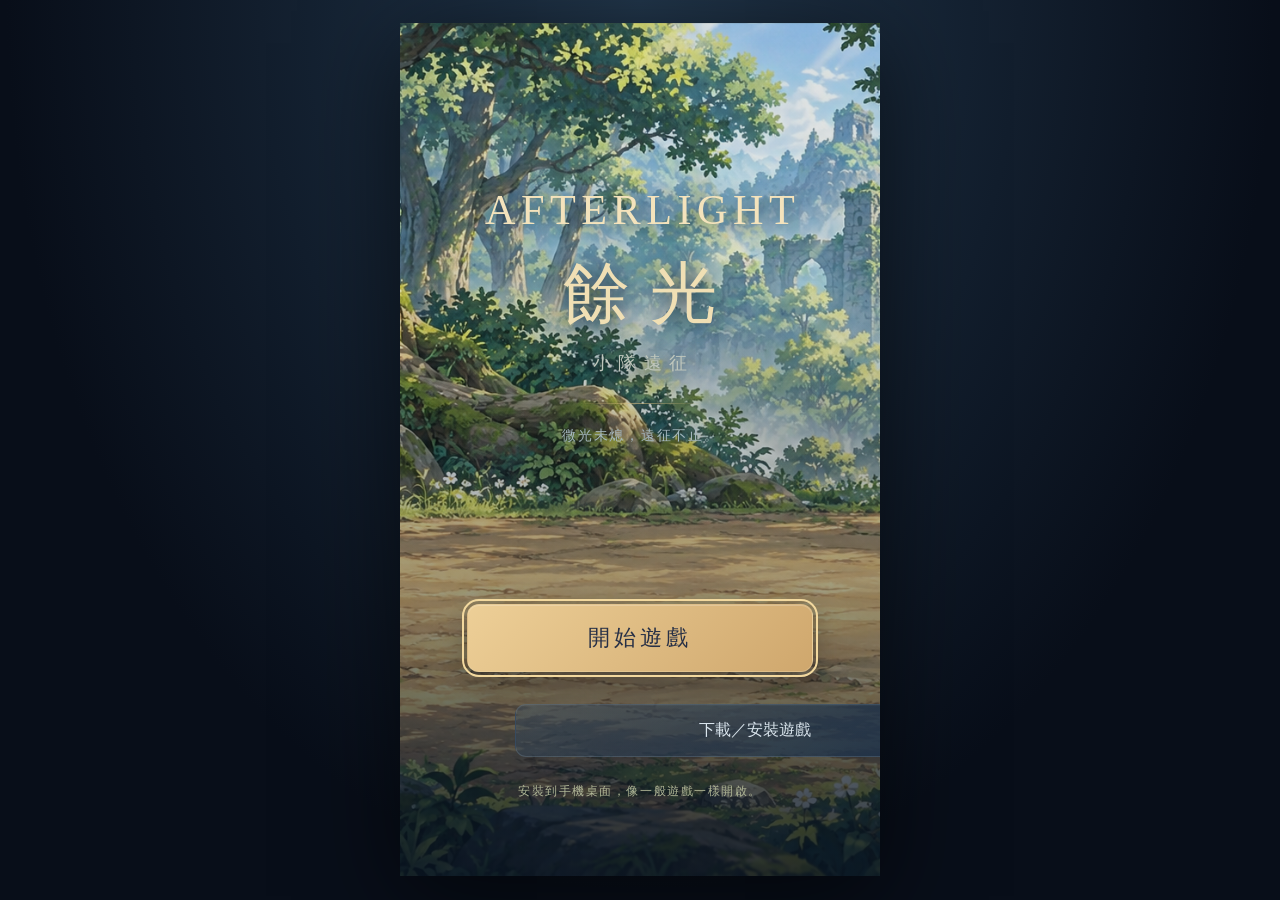
==== commit 45cb460e: "Add files via upload" ====
--- a/PLAY.html
+++ b/PLAY.html
@@ -1,4 +1,4 @@
-<!doctype html><html lang="zh-Hant"><head><meta charset="utf-8"><meta name="viewport" content="width=device-width,initial-scale=1,viewport-fit=cover"><meta name="theme-color" content="#101a2c"><meta name="apple-mobile-web-app-capable" content="yes"><meta name="apple-mobile-web-app-status-bar-style" content="black-translucent"><link rel="apple-touch-icon" href="icon-192.png"><title>AFTERLIGHT · 小隊遠征</title><link rel="manifest" href="manifest.webmanifest"><style>/* AFTERLIGHT mobile squad UI. Combat hit areas retain the four original wedges. */
+<!doctype html><html lang="zh-Hant"><head><meta charset="utf-8"><meta name="viewport" content="width=device-width,initial-scale=1,viewport-fit=cover"><meta name="theme-color" content="#f6eddc"><meta name="apple-mobile-web-app-capable" content="yes"><meta name="apple-mobile-web-app-status-bar-style" content="black-translucent"><link rel="apple-touch-icon" href="icon-192.png"><title>AFTERLIGHT · 小隊遠征</title><link rel="manifest" href="manifest.webmanifest"><style>/* AFTERLIGHT mobile squad UI. Combat hit areas retain the four original wedges. */
 :root{color-scheme:dark;--ink:#101a2c;--panel:#17263a;--line:#a5bacb22;--gold:#dfbe7f;--muted:#91a6bb;--text:#e9eff6;--teal:#8ac7c4}
 *{box-sizing:border-box}html,body{margin:0;min-height:100%;background:#080e19;color:var(--text);font-family:system-ui,"Microsoft JhengHei",sans-serif}body{display:grid;place-items:center;min-height:100dvh;padding:env(safe-area-inset-top) env(safe-area-inset-right) env(safe-area-inset-bottom) env(safe-area-inset-left);background:radial-gradient(ellipse at 50% 0,#21364b,#080e19 70%)}button,a,select{font:inherit;-webkit-tap-highlight-color:transparent}button{cursor:pointer;color:inherit;border:0;touch-action:manipulation}button:focus-visible,a:focus-visible,select:focus-visible,summary:focus-visible{outline:2px solid #f2d89e;outline-offset:3px}button:disabled{opacity:.45;cursor:default}[hidden]{display:none!important}.ui-glyph{width:5cqw;height:5cqw;flex:none;vertical-align:middle}.member-portrait{display:block;width:100%;height:100%;border-radius:inherit}
 #squad-game{width:min(calc(100vw - env(safe-area-inset-left) - env(safe-area-inset-right)),calc((100dvh - env(safe-area-inset-top) - env(safe-area-inset-bottom)) * 9 / 16),480px);aspect-ratio:9/16;container-type:inline-size;position:relative;display:grid;grid-template-rows:8% 33% 12% 47%;overflow:hidden;background:var(--ink);box-shadow:0 20px 90px #0009;isolation:isolate}
@@ -118,13 +118,354 @@
 .start-install{position:absolute;left:24%;bottom:14%;width:52%;min-height:44px;border:1px solid #d7c28d55;border-radius:10px;background:#142437dd;color:#e2d3ac;font-size:max(3cqw,14px)}
 .install-hint{position:absolute;bottom:9%;left:8%;right:8%;text-align:center;color:#9eafc0;font-size:max(2.4cqw,11px);pointer-events:none}
 .install-help{position:absolute;inset:0;z-index:50;display:grid;place-items:center;padding:6cqw;background:#07111cd9}.install-help>section{width:100%;max-height:90%;overflow:auto;padding:6cqw;border:1px solid #b8a57655;border-radius:16px;background:#182b3e}.install-help h2{margin:0 0 4cqw;font-size:max(5cqw,20px);color:#ead9ae}.install-help p{line-height:1.7;font-size:max(3.3cqw,14px)}.install-help button{width:100%;min-height:48px;margin-top:4cqw;border-radius:10px;background:#b49a61;color:#101a2c}
-</style><meta name="afterlight-release" content="0.27.24"></head><body>
+
+.draw-actions{display:flex;gap:3cqw;flex-wrap:wrap;margin:3cqw 0}.draw-actions button{flex:1;min-height:48px}.draw-results{max-height:55vh;overflow:auto;margin:4cqw 0;padding:3cqw;border:1px solid #d7bd8355;border-radius:12px;background:#0e1d2d}.draw-result{display:flex;gap:3cqw;padding:3cqw 0;border-bottom:1px solid #aac1d020;animation:draw-reveal .35s ease-out}.draw-result strong{display:block;font-size:3.4cqw}.draw-result small,.draw-result p{font-size:2.7cqw;color:#b6c6d4;margin:.8cqw 0}.draw-grade{align-self:center;min-width:9cqw;text-align:center;font:bold 4.5cqw Georgia;color:#d9ca9b}.grade-SS{color:#f2c383}.grade-S{color:#e2aceb}.draw-results[data-skip=true] .draw-result{animation:none}.content-management{border-top:1px solid #d7bd8333;margin-top:5cqw;padding-top:4cqw}@keyframes draw-reveal{from{opacity:0;transform:translateY(8px)}to{opacity:1;transform:none}}
+
+.reset-card{margin-top:5cqw}.reset-card .settings-card{border-color:#ba69694d}.squad-page button.danger{border-color:#c2737380;background:#623739;color:#ffe4de;min-height:44px}.reset-confirm{padding:4cqw;border:1px solid #c2737370;border-radius:12px;background:#392a32}.reset-confirm h3{color:#f5c4b9}.reset-confirm p{margin:2cqw 0 4cqw;line-height:1.7}
+
+/* Named adventurers: one shared atlas, large touch-friendly character cards. */
+.character-portrait{position:relative;display:block;flex:none;overflow:hidden;border-radius:14px;background:radial-gradient(ellipse at 50% 75%,#64737555,#172d40 75%);border:1px solid #c1cbd366;box-shadow:inset 0 0 18px #b5c0c514}
+.character-art{display:block!important;width:100%;height:100%;background-size:300% 300%;background-repeat:no-repeat;flex:none}
+.portrait-rank{position:absolute;bottom:2px;right:3px;z-index:1;border-radius:5px;padding:1px 5px;color:#ece3cd;background:#102238de;font:700 10px system-ui;letter-spacing:.06em;font-style:normal}
+.grade-B.character-portrait{border-color:#9bbcb0;background:radial-gradient(ellipse at 50% 75%,#547d705c,#182b37 75%)}
+.grade-A.character-portrait{border-color:#b4a4d7;background:radial-gradient(ellipse at 50% 75%,#81639b66,#25243c 75%)}
+.grade-S.character-portrait{border-color:#e0c085;background:radial-gradient(ellipse at 50% 75%,#9c81445c,#2e2837 75%)}
+.grade-SS.character-portrait{border-color:#e8c5ed;background:radial-gradient(ellipse at 50% 75%,#a27db777,#302844 75%);box-shadow:inset 0 0 20px #dcb1ec22}
+.grade-S .portrait-rank{color:#ffe2a2}.grade-SS .portrait-rank{color:#f2cfff}
+.squad-page .adventurer-card{align-items:center;text-align:center;gap:1.5cqw;padding:3cqw 2cqw;background:linear-gradient(155deg,#314355,#192a3e);border:1px solid #b9c6b839;border-radius:16px}
+.adventurer-card .member-portrait{width:31cqw;height:31cqw}.adventurer-card strong{font-size:4cqw;letter-spacing:.06em}.adventurer-card .character-role{color:#dbcba5;font-size:2.7cqw}.adventurer-card.unowned .character-art{filter:saturate(.35);opacity:.7}
+.owned-rarities{display:flex;gap:1cqw;justify-content:center}.owned-rarities i{min-width:4.6cqw;padding:1cqw .5cqw;border-radius:5px;background:#101c2f;color:#6b8095;font:600 2.2cqw system-ui}.owned-rarities i.owned{color:#edd39c;background:#8b75432d;border:1px solid #cfb98044}
+.character-hero{display:flex;align-items:center;gap:3cqw;padding:4cqw 0}.character-hero>.member-portrait{width:38cqw;height:38cqw}.character-hero>div{flex:1;min-width:0}.character-hero h2{font-size:6cqw;margin:1.5cqw 0}.character-hero small{color:#ddc798;font-size:2.6cqw}.character-hero p{font-size:2.8cqw}.character-hero blockquote{margin:2cqw 0 0;font-size:2.8cqw;line-height:1.7;color:#b5c9d5}.character-personality{font-size:3.1cqw!important;line-height:1.8!important;padding:3cqw;border-left:2px solid #d1b785;background:#aa997018}
+.rarity-tabs{gap:1cqw}.rarity-tabs button{padding:2cqw .5cqw!important;min-width:0;font-size:3cqw!important}.empty-character{text-align:center;padding:9cqw 2cqw;color:#d7c9ac;background:#273d4833;border:1px dashed #98acac55;border-radius:12px;font-size:3.7cqw}.empty-character small{display:block;font-size:2.8cqw;color:#a2b5c5;line-height:1.8;margin-top:2cqw}
+.member-card-top>.member-portrait{width:24cqw;height:24cqw}.formation-board .character-portrait{width:16cqw;height:16cqw}.actor-summary>.character-portrait{width:23cqw;height:23cqw}.member-choice>.character-portrait{width:21cqw;height:21cqw}.bench-profile>.character-portrait{width:18cqw;height:18cqw}
+.draw-result>.character-portrait{width:17cqw;height:17cqw}.draw-result{align-items:center;flex-wrap:wrap}.draw-result>div{flex:1;min-width:30cqw}.character-profile .member-record{background:linear-gradient(135deg,#34475c66,#192d40);border-color:#c2b98d3b}
+.squad-scene{background:#294b3d}.scene-wave{background:#152b27d9!important;border-color:#d3c69b55!important;color:#f1e4c2!important}.squad-top{background:linear-gradient(#122431e8,#162b3633)!important}
+.start-backdrop{background:radial-gradient(ellipse at 65% 35%,#426257,#142638 70%)}
+
+#squad-game[data-screen=page] .position .character-portrait{width:16cqw;height:16cqw}#squad-game[data-screen=page] .position{min-height:28cqw}
+</style><style data-theme="warm-fantasy">/* Portrait battle presentation. Gameplay, saves and management page flows are unchanged. */
+:root {
+ --battle-cream:#f5ead9;--battle-paper:#fff7eb;--battle-ivory:#e7d5b9;
+ --battle-ink:#243542;--battle-muted:#685a49;--battle-navy:#243542;
+ --battle-gold:#e8b545;--battle-gold-light:#ffe294;--battle-gold-deep:#946222;
+ --battle-line:#b3916b;--battle-track:#c9beb0;
+ --battle-hp:#eb5550;--battle-hp-light:#f47a66;
+ --battle-sp:#ff962f;--battle-sp-light:#ffd18b;--battle-sp-text:#8d3f12;
+ --battle-mp:#3ea4ea;--battle-mp-light:#b3e2ff;--battle-mp-text:#155880;
+ --battle-cast:#55b7e4;--battle-font:system-ui,"Microsoft JhengHei",sans-serif;
+}
+#squad-game{grid-template-rows:36% 11% 45% 8%;background:var(--battle-navy)}
+/* Full canvas keeps its 480:300 proportions; the header overlays only trees. */
+.squad-scene{background:#83b493}.squad-scene:before{background:none}
+.squad-scene canvas{position:absolute;inset:0;width:100%;height:100%;padding:0;object-fit:contain;object-position:center}
+.squad-top{position:absolute;inset:0 0 auto;height:11cqw;padding:1.3cqw 2cqw;gap:1.5cqw;background:transparent!important;border:0;color:var(--battle-ink);font-family:var(--battle-font)}
+.battle-brand{flex:0 0 19cqw;align-self:stretch;display:grid;place-items:center;background:var(--battle-navy);border-radius:0 0 3cqw 3cqw}
+.battle-brand strong{font:900 5.5cqw/1 var(--battle-font);letter-spacing:.04em;color:#ffe2a0}.battle-brand small{display:none}
+.battle-wallet{flex:1;min-width:0;display:flex;gap:1cqw;padding:1cqw;border:1.5px solid var(--battle-line);border-radius:3cqw;background:var(--battle-paper)}
+.wallet-currency{min-width:0;flex:1;display:flex;align-items:center;justify-content:center;gap:1.2cqw;padding:.7cqw 1cqw;border-radius:1.5cqw;background:var(--battle-navy);color:#fff7eb}
+.wallet-currency b{font-size:3.2cqw;font-weight:800;font-variant-numeric:tabular-nums;overflow:hidden;text-overflow:ellipsis}
+.wallet-symbol{flex:none;font-size:4cqw;line-height:1}.wallet-gold{color:#ffc347}.wallet-light{color:#6ccaff}
+.wallet-name{position:absolute;width:1px;height:1px;overflow:hidden;clip-path:inset(50%)}
+.squad-top button{height:8.5cqw;min-height:0;min-width:8.5cqw;border:1.5px solid var(--battle-line);border-radius:2.5cqw;background:var(--battle-paper);color:var(--battle-ink);box-shadow:none;font-weight:800}
+.squad-top #squad-pause{flex:none;width:9cqw;background:var(--battle-navy);border-color:var(--battle-navy)}
+.squad-top #squad-pause .ui-glyph{color:#fff1d6;width:5cqw;height:5cqw}
+.squad-top #squad-formation{position:absolute;top:12.3cqw;right:28.5cqw;width:9cqw;min-width:9cqw;height:8cqw;gap:0;padding:0}
+.squad-top #squad-formation>span:last-child{display:none}.top-tool .ui-glyph{width:4.5cqw;height:4.5cqw;color:var(--battle-ink)}
+.squad-top #squad-auto{position:absolute;top:12.3cqw;right:2cqw;width:25cqw;min-width:25cqw;height:8cqw;display:flex;align-items:center;justify-content:center;gap:1.5cqw;padding:0;font-size:3cqw;border-radius:999px}
+#squad-auto:after{content:"";width:6.5cqw;height:3.6cqw;border:1.2px solid #62717c;border-radius:999px;background:radial-gradient(circle at 25% 50%,#7d8993 0 30%,transparent 32%),#d4d7d6}
+#squad-auto[aria-pressed=true]:after{background:radial-gradient(circle at 75% 50%,#fff7eb 0 30%,transparent 32%),#3a9ddb}
+.squad-top #squad-auto[aria-pressed=true]{color:var(--battle-ink);background:var(--battle-paper);border-color:var(--battle-line)}
+.scene-wave{top:12.3cqw;left:2cqw;max-width:58cqw;height:8cqw;display:flex;align-items:center;padding:0 2.5cqw;border:1.5px solid var(--battle-line)!important;border-radius:999px;background:var(--battle-paper)!important;color:var(--battle-ink)!important;font-size:3cqw;font-weight:800;line-height:1}
+#squad-message{top:25%;left:8%;right:8%;background:#fff7ebf2;border:1px solid var(--battle-line);border-radius:2cqw;color:var(--battle-ink);box-shadow:none;font-size:2.8cqw}
+/* Three equal resource rows, plus the existing single captain casting rail. */
+.squad-vitals{margin:0 .8cqw;padding:1.2cqw 2cqw .6cqw;gap:.5cqw;border:1.5px solid var(--battle-line);border-radius:2.7cqw;background:var(--battle-cream);color:var(--battle-ink);justify-content:center}
+#squad-resources{display:grid;grid-template-columns:1fr;gap:.65cqw}
+.vital-row,.vital-row.hp{grid-column:auto;grid-template-columns:10cqw minmax(0,1fr) 21cqw;gap:1.4cqw}
+.vital-row>span{padding:.2cqw 0;background:var(--battle-navy);color:#fff7eb;border-radius:1.2cqw;font-size:3cqw;font-weight:800;line-height:3.5cqw;letter-spacing:0;text-align:center}
+.vital-row>div{height:3.6cqw;border:1px solid #a99d8c;border-radius:1.3cqw;background:var(--battle-track);box-shadow:none}
+.vital-row i{background:linear-gradient(var(--battle-hp-light),var(--battle-hp))}.vital-row.sp i{background:linear-gradient(#ffb358,var(--battle-sp))}.vital-row.mp i{background:linear-gradient(#69c6ff,var(--battle-mp))}
+.vital-row small{position:static;font-size:2.9cqw;line-height:1;font-weight:800;color:var(--battle-ink);text-shadow:none;text-align:right}
+.captain-cast{margin:0;height:2.3cqw;gap:1.5cqw;color:var(--battle-muted)}.captain-cast>span{max-width:58%;font-size:2.1cqw}.captain-cast>div{height:1.2cqw;border-radius:999px;background:var(--battle-track)}.captain-cast i{background:var(--battle-cast)}
+/* Four clipped buttons share one X; labels stay inside their own triangles. */
+.squad-controls{margin:2cqw;width:calc(100% - 4cqw);height:calc(100% - 4cqw);border:2px solid #eccd92;border-radius:2.5cqw;background:var(--battle-navy);box-shadow:none}
+.squad-controls:after{background:url("data:image/svg+xml,%3Csvg xmlns='http://www.w3.org/2000/svg' viewBox='0 0 100 100' preserveAspectRatio='none'%3E%3Cpath d='M0 0L100 100M100 0L0 100' stroke='%23243542' stroke-width='.75'/%3E%3C/svg%3E") center/100% 100% no-repeat}
+.squad-controls .squad-move{background:linear-gradient(150deg,#fff0d5,#e8dbbd);color:var(--battle-ink);transition:none}
+.squad-controls .squad-move[data-resource=stamina]{background:linear-gradient(150deg,#ffd69a,#ffb65d)}.squad-controls .squad-move[data-resource=mana]{background:linear-gradient(150deg,#c4eaff,#8acdf6)}
+.squad-move .resource-liquid,.squad-move .demand-line,.squad-move .move-emblem{display:none}
+.squad-controls .squad-move:active,.squad-controls .squad-move:hover{filter:none}.squad-move.insufficient .actual-cost{text-decoration:underline dotted}
+.squad-move .tile-content{width:28cqw;gap:.9cqw;text-shadow:none}.squad-controls .dir-0 .tile-content{top:4.5cqw;width:47cqw}.squad-controls .dir-2 .tile-content{bottom:4.5cqw;width:47cqw}.squad-controls .dir-1 .tile-content{right:1cqw}.squad-controls .dir-3 .tile-content{left:1cqw}
+.squad-move .tile-content strong,.squad-move .tile-content .spell-name{max-width:100%;font-size:5cqw;line-height:1.2;color:#30261f;font-weight:850;white-space:normal;overflow-wrap:anywhere;letter-spacing:0}
+.squad-move .tile-content .spell-name{font-size:4.2cqw}.squad-move .tile-content .skill-subtitle{font-size:2.9cqw;line-height:1.2;color:#514332;max-width:100%;white-space:normal}
+.squad-move[data-long-name=true] .tile-content strong{font-size:3.1cqw}
+.squad-move .tile-content .actual-cost{font-size:4cqw;line-height:1.2;font-weight:850;color:var(--battle-sp-text)}.squad-move[data-resource=mana] .tile-content .actual-cost{color:var(--battle-mp-text)}
+/* Gold fill follows actual charge. No looped glow or button cast meters. */
+.squad-controls .skill.ultimate{width:35cqw;height:35cqw}
+.vessel{border:2px solid var(--battle-gold-deep);background:#fff3c9;box-shadow:0 0 0 .7cqw #ffe398,0 0 0 1.2cqw var(--battle-navy)}
+.vessel-liquid{background:linear-gradient(#ffe37f,#f2bd42);border-top:1.5px solid #e0ac3a;box-shadow:none;transition:none}
+.vessel-shine{inset:1.5cqw;border:1px solid #fff8d1;background:none}
+.ultimate .tile-content{inset:2.8cqw 1.2cqw;gap:.6cqw;color:#332615;text-shadow:none}
+.ultimate .ring-label{order:-3;font-size:8cqw;font-weight:900;line-height:1;color:#332615}.ultimate-caption{order:-2;font-size:4cqw;font-weight:850}
+.ultimate .tile-content .ultimate-name,.ultimate .tile-content .spell-name{font-size:2.7cqw;line-height:1.2;color:#5b421c;max-width:28cqw;white-space:normal;overflow-wrap:anywhere}
+.ultimate .tile-content .skill-subtitle{font-size:2.3cqw;color:#5b421c}.ultimate .actual-cost{font-size:2.3cqw;color:#71511d}
+.ultimate.ready .vessel{animation:none;border-color:#946222;box-shadow:0 0 0 .7cqw #ffe398,0 0 0 1.2cqw var(--battle-navy)}.ultimate.resource-short .vessel-liquid{filter:none}
+.ultimate .resource-warning{font-size:2.3cqw;color:#853127;background:#fff7eb;padding:.2cqw .5cqw}.squad-controls .ultimate:hover{filter:none}
+/* Existing five destinations, large illustrations and static blue active tab. */
+.squad-nav{padding:.5cqw 1cqw .7cqw;gap:.5cqw;border:0;background:var(--battle-navy)}
+.squad-nav button{min-height:0;border:1.5px solid var(--battle-line);border-radius:2.5cqw;background:var(--battle-cream);color:#453424;font:800 3.2cqw/1.2 var(--battle-font);gap:.6cqw;box-shadow:none}
+.squad-nav .ui-glyph,.squad-nav .nav-adventure .ui-glyph{width:8cqw;height:8cqw;color:#5a4b3e}
+.squad-nav button[aria-current=page]{background:linear-gradient(#aae1ff,#78c7f3);color:#18354a;border-color:#b0e3ff;box-shadow:none}.squad-nav button[aria-current=page] .ui-glyph{filter:none}
+.squad-nav button:focus-visible,.squad-top button:focus-visible,.squad-controls button:focus-visible{outline:3px solid #fff5d3;outline-offset:-4px}
+#squad-tip{background:#fff8edfa;border:1px solid var(--battle-line);border-radius:2cqw;box-shadow:none;color:var(--battle-ink)}#squad-tip h3{color:var(--battle-ink)}#squad-tip p{color:var(--battle-muted)}
+
+</style><style data-team-theme="parchment">/* Every rule is scoped to team formation/configuration/cultivation. Other pages are untouched. */
+#squad-game[data-team-ui=team] .squad-page {
+ --team-ink:#293641;--team-paper:#fff0d3;--team-line:#cbaa79;
+ background:repeating-linear-gradient(2deg,transparent 0 10cqw,#5d361c30 10.2cqw 10.5cqw,transparent 10.8cqw 23cqw),linear-gradient(110deg,#805533,#b5824d 55%,#926038);color:var(--team-ink);
+}
+#squad-game[data-team-ui=team] #squad-battle-strip{display:none}
+#squad-game[data-team-ui=team] #squad-page-content{padding:0 2.5cqw 3cqw;scrollbar-color:#cbaa79 #926038}
+#squad-game[data-team-ui=team] .team-resource-header{height:10.5cqw;display:flex;align-items:center;gap:1.5cqw;margin:0 -1cqw 1.5cqw}
+#squad-game[data-team-ui=team] .team-wordmark{align-self:stretch;display:grid;place-items:center;flex:0 0 23cqw;background:#293641;border:1.5px solid #cbaa79;border-top:0;border-radius:0 0 5cqw 1cqw;color:#ffe2a0;font-size:6cqw;font-weight:900}
+#squad-game[data-team-ui=team] .team-wallet{min-width:0;flex:1;display:flex;gap:1cqw;padding:1cqw;background:#fff4dc;border:1.5px solid #cbaa79;border-radius:2.5cqw}
+#squad-game[data-team-ui=team] .team-wallet>span{min-width:0;flex:1;display:flex;justify-content:center;align-items:center;gap:1.5cqw;background:#293641;color:#fff4dc;padding:1cqw .5cqw;border-radius:1.5cqw}
+#squad-game[data-team-ui=team] .team-wallet i{font-style:normal;font-size:4cqw;color:#ffca43}
+#squad-game[data-team-ui=team] .team-wallet>span:nth-child(2) i{color:#6acbff}
+#squad-game[data-team-ui=team] .team-wallet b{font-size:3.2cqw;font-weight:800;overflow:hidden;text-overflow:ellipsis;font-variant-numeric:tabular-nums}
+#squad-game[data-team-ui=team] .team-settings{flex:none;width:9cqw;height:9cqw;min-height:0;padding:1.4cqw;border:1.5px solid #cbaa79;border-radius:2.5cqw;background:#293641;color:#fff4dc}
+#squad-game[data-team-ui=team] .team-settings .ui-glyph{width:100%;height:100%}
+#squad-game[data-team-ui=team] .team-title-banner{display:flex;align-items:center;gap:2cqw;padding:2cqw 3cqw;border:1.5px solid #cbaa79;border-radius:2.5cqw;background:#fff0d3;box-shadow:0 1cqw 0 #422b2230}
+#squad-game[data-team-ui=team] .team-title-banner>.ui-glyph{width:6cqw;height:6cqw;flex:none}
+#squad-game[data-team-ui=team] .team-title-banner h2{margin:0;flex:1;white-space:nowrap;font-size:6cqw;font-weight:900;color:#32291f}
+#squad-game[data-team-ui=team] .team-title-banner b{flex:none;padding:1cqw 2cqw;border:1px solid #9c8b74;border-radius:999px;background:#fff8e9;font-size:3.8cqw;font-weight:850}
+#squad-game[data-team-ui=team] .team-tools{display:flex;align-items:center;justify-content:space-between;gap:2cqw;min-height:7cqw;padding:.7cqw 1cqw}
+#squad-game[data-team-ui=team] .team-tools button{min-height:0;padding:1cqw 2.5cqw;border:1px solid #d3b383;border-radius:999px;background:#fff0d3;color:#3c3227;font-size:2.9cqw}
+#squad-game[data-team-ui=team] .team-tools .primary{font-weight:800;background:#a9dcf3;color:#233c4a}
+#squad-game[data-team-ui=team] .team-live{font-size:2.7cqw;color:#fff1d4}
+#squad-game[data-team-ui=team] .team-sheet{padding:3cqw;border:1.5px solid #d1ad74;border-radius:2cqw 3.5cqw 2.5cqw 3cqw;background:linear-gradient(105deg,#f1d9ac,#fff0ce 28%,#fff2d8 76%,#f1d9ac);box-shadow:0 1.2cqw 0 #54371f55}
+#squad-game[data-team-ui=team] .team-column-labels{display:grid;grid-template-columns:repeat(3,minmax(0,1fr));gap:1.5cqw;margin:0 0 1.5cqw}
+#squad-game[data-team-ui=team] .team-column-labels b{padding:.8cqw 0;border-radius:40% 30% 35% 20%;background:#b9d4dd;font-size:3.8cqw;text-align:center;color:#263745}
+#squad-game[data-team-ui=team] .team-column-labels b:nth-child(2){background:#eed1a0;color:#493521}
+#squad-game[data-team-ui=team] .team-column-labels b:nth-child(3){background:#efbd9c;color:#493521}
+#squad-game[data-team-ui=team] .team-grid{display:grid;grid-template-columns:repeat(3,minmax(0,1fr));gap:1.5cqw}
+#squad-game[data-team-ui=team] .team-grid>.position,#squad-game[data-team-ui=team] .team-captain,#squad-game[data-team-ui=team] .team-locked{position:relative;min-width:0;min-height:0;height:19cqw;padding:.7cqw;display:flex;flex-direction:column;align-items:center;justify-content:center;gap:.4cqw;border:1.5px solid #d8b680;border-radius:2cqw;background:#fff3d6;text-align:center;color:#302c26;box-shadow:none}
+#squad-game[data-team-ui=team] .team-grid>.position.empty{border-style:dashed;background:#fff3d659;color:#8b806d}
+#squad-game[data-team-ui=team] .position.empty b{font-size:8cqw;line-height:.85;font-weight:700}
+#squad-game[data-team-ui=team] .position.empty span{font-size:3.2cqw!important;font-weight:700;color:#8b806d}
+#squad-game[data-team-ui=team] .team-grid .position strong,#squad-game[data-team-ui=team] .team-captain strong{margin:0;color:#302c26;font-size:3.2cqw!important;font-weight:850;line-height:1.15;white-space:nowrap;max-width:100%;overflow:hidden;text-overflow:ellipsis}
+#squad-game[data-team-ui=team] .team-grid .member-portrait{width:13cqw;height:13cqw;flex:none;border:0;border-radius:1cqw;background:none;box-shadow:none}
+#squad-game[data-team-ui=team] .member-portrait>rect{fill:transparent}
+#squad-game[data-team-ui=team] .team-locked{border-style:dashed;border-color:#bfb49c;background:#d3cbbb;color:#858477}
+#squad-game[data-team-ui=team] .team-locked .ui-glyph{width:5.5cqw;height:5.5cqw}
+#squad-game[data-team-ui=team] .team-locked span{font-size:2.9cqw;font-weight:800}
+#squad-game[data-team-ui=team] .team-captain{border:2px solid #2d9ae3;background:#c1e5fc;padding-top:2.5cqw}
+#squad-game[data-team-ui=team] .team-captain-badge{position:absolute;top:.5cqw;left:.6cqw;display:flex;align-items:center;gap:.5cqw;padding:.2cqw 1cqw;background:#318fd0;border-radius:999px;color:#fff7e2;font-size:2.5cqw;font-weight:800}
+#squad-game[data-team-ui=team] .team-captain-badge .ui-glyph{width:3cqw;height:3cqw;color:#ffce5b}
+#squad-game[data-team-ui=team] .team-grid>.position[aria-pressed=true]{border:2px solid #2d9ae3;background:#bfe4fa;box-shadow:inset 0 0 0 1px #fff7e2}
+#squad-game[data-team-ui=team] .team-instruction{margin:1.6cqw 1cqw!important;color:#fff1d6;font-size:2.6cqw!important;text-align:center;line-height:1.4}
+#squad-game[data-team-ui=team] .formation-actions{gap:1cqw;margin:1.5cqw 0}
+#squad-game[data-team-ui=team] .formation-actions button{min-height:40px;padding:1cqw;border-color:#d4b685;background:#fff0d3;color:#493521;font-size:2.8cqw}
+#squad-game[data-team-ui=team] .team-bench-paper{padding:2cqw;border:1.5px solid #cbaa79;border-radius:3cqw;background:#fff0d3;box-shadow:0 1cqw 0 #54371f40}
+#squad-game[data-team-ui=team] .team-bench-heading{display:flex;justify-content:space-between;align-items:center;gap:1cqw;margin:0 0 1.5cqw}
+#squad-game[data-team-ui=team] .team-bench-heading h3{display:flex;align-items:center;gap:1cqw;font-size:4.5cqw;font-weight:900;color:#302c26;margin:0}
+#squad-game[data-team-ui=team] .team-bench-heading h3>.ui-glyph{width:5cqw;height:5cqw}
+#squad-game[data-team-ui=team] .team-bench-heading h3 small{font-size:2.5cqw!important;color:#8a755a}
+#squad-game[data-team-ui=team] .team-sort-label{position:relative;display:flex;align-items:center;gap:.5cqw;border:1px solid #a58e70;background:#fff8eb;border-radius:999px;padding:.5cqw 1.5cqw;color:#293641;font-size:2.8cqw;font-weight:800}
+#squad-game[data-team-ui=team] .team-sort-label select{min-height:30px;max-width:18cqw;width:18cqw;border:0;background:transparent;color:#293641;font-size:2.6cqw;font-weight:700;padding:0}
+#squad-game[data-team-ui=team] .bench-list{display:grid;grid-template-columns:repeat(3,minmax(0,1fr));gap:1cqw}
+#squad-game[data-team-ui=team] .bench-card{position:relative;display:block;min-width:0;margin:0;padding:.6cqw;border:1px solid #d8b680;border-radius:2cqw;background:#fff8e9}
+#squad-game[data-team-ui=team] .bench-profile{width:100%;min-width:0;min-height:0;height:17cqw;display:flex;align-items:center;gap:.5cqw;padding:0;border:0;background:none;color:#302c26;text-align:left}
+#squad-game[data-team-ui=team] .bench-profile>.member-portrait{width:12.5cqw;height:14cqw;flex:0 0 12.5cqw;border:0;background:none;border-radius:1cqw}
+#squad-game[data-team-ui=team] .bench-profile>span{min-width:0;display:flex;flex-direction:column;gap:1cqw;align-items:flex-start}
+#squad-game[data-team-ui=team] .bench-profile strong{font-size:2.8cqw;font-weight:850;line-height:1.25;overflow-wrap:anywhere;color:#293641}
+#squad-game[data-team-ui=team] .bench-profile small{font-size:2.7cqw!important;color:#293641;line-height:1.2;font-weight:750}
+#squad-game[data-team-ui=team] .bench-join{position:absolute;right:.5cqw;top:.5cqw;width:4.6cqw;height:4.6cqw;min-width:24px;min-height:24px;padding:0;border:1px solid #d5b585;border-radius:50%;background:#ffe6b5;color:#6a4826;font-size:3.3cqw;line-height:1}
+#squad-game[data-team-ui=team] .bench-join:disabled{opacity:.3}
+#squad-game[data-team-ui=team] .team-empty-bench{grid-column:1/-1;margin:0;padding:5cqw 2cqw;text-align:center;color:#8c775a;font-size:3cqw!important}
+#squad-game[data-team-ui=team] .team-recruit-link{display:block;width:100%;min-height:40px;border:1px solid #d8b680;background:#fff8e9;color:#53412c;margin-top:1cqw}
+#squad-game[data-team-ui=team] .team-bench-hint{font-size:2.5cqw!important;color:#8c775a;text-align:center;margin:1.5cqw 0 0}
+#squad-game[data-team-ui=team] .team-rules{margin:3cqw 1cqw;color:#fff0d3;font-size:2.7cqw}
+#squad-game[data-team-ui=team] .team-rules summary{min-height:36px;display:flex;align-items:center;cursor:pointer}
+#squad-game[data-team-ui=team] .team-rules p{font-size:2.8cqw!important;color:#fff0d3;margin:1cqw 0}
+#squad-game[data-team-ui=team] .squad-nav{background:#805533}
+#squad-game[data-team-ui=team] button:focus-visible,#squad-game[data-team-ui=team] select:focus-visible{outline:3px solid #328fcc;outline-offset:-3px}
+/* Shared paper workspace for captain / NPC configuration and cultivation. */
+#squad-game[data-team-ui=team] .team-actors{gap:1.3cqw;margin:1cqw 0 3cqw;padding:0 0 1cqw;scroll-snap-type:x proximity;scrollbar-width:thin}
+#squad-game[data-team-ui=team] .team-actors button{position:relative;min-width:26cqw;height:12cqw;min-height:44px;gap:1cqw;padding:1cqw;border:1.5px solid #5e432d;border-radius:2cqw;background:#604530;color:#fff2db;scroll-snap-align:start}
+#squad-game[data-team-ui=team] .team-actors .member-portrait{width:10cqw;height:10cqw;flex:none;border:0;background:none;border-radius:1cqw}
+#squad-game[data-team-ui=team] .team-actors span{font-size:3.2cqw;font-weight:800;white-space:nowrap}
+#squad-game[data-team-ui=team] .team-actors button>.ui-glyph{position:absolute;left:7cqw;bottom:.5cqw;width:3cqw;height:3cqw;color:#ffcc51}
+#squad-game[data-team-ui=team] .team-actors button[aria-pressed=true]{border:2px solid #ffe2a0;background:#526d7b;color:#ffe2a0;box-shadow:none}
+#squad-game[data-team-ui=team] .team-member-tabs{display:flex;gap:1.5cqw;margin:0 0 2cqw}
+#squad-game[data-team-ui=team] .team-member-tabs button,#squad-game[data-team-ui=team] .captain-config-tab{flex:1;min-height:44px;padding:2cqw;text-align:center;border:1.5px solid #6d4a2d;border-radius:2cqw;background:#69482f;color:#f9eace;font-size:4.2cqw;font-weight:850}
+#squad-game[data-team-ui=team] .team-member-tabs button[aria-pressed=true],#squad-game[data-team-ui=team] .captain-config-tab{background:linear-gradient(105deg,#f1d9ac,#fff0d3);border-color:#cbaa79;color:#302c26}
+#squad-game[data-team-ui=team] .team-panel,#squad-game[data-team-ui=team] .team-actor-paper{margin:0 0 2.4cqw;padding:2.8cqw;border:1.5px solid #cbaa79;border-radius:2.4cqw;background:linear-gradient(105deg,#f1d9ac,#fff0d3 22%,#fff2d8 76%,#f1d9ac);color:#293641;box-shadow:0 .7cqw 0 #54371f40}
+#squad-game[data-team-ui=team] .team-actor-paper{align-items:center;gap:2.5cqw}
+#squad-game[data-team-ui=team] .team-actor-paper>.member-portrait{width:24cqw;height:27cqw;flex:none;border:1px solid #d7b67e;border-radius:2cqw;background:#e5c899;box-shadow:none}
+#squad-game[data-team-ui=team] .team-actor-info{min-width:0}
+#squad-game[data-team-ui=team] .team-actor-info h3{display:flex;flex-wrap:wrap;align-items:center;gap:1cqw;font-size:4.7cqw;font-weight:900;line-height:1.2;margin:0 0 1cqw;color:#302c26}
+#squad-game[data-team-ui=team] .team-actor-info em{font-style:normal;font-size:4cqw;line-height:1.2;color:#fff3d7;background:#607b8e;border-radius:2cqw;padding:.4cqw 1.5cqw}
+#squad-game[data-team-ui=team] .team-actor-info p{margin:0 0 2cqw;color:#625541;font-size:2.6cqw}
+#squad-game[data-team-ui=team] .team-basic-stats{display:grid;grid-template-columns:repeat(4,minmax(0,1fr));gap:1.3cqw;border-top:1px solid #cbaa79;padding-top:1.5cqw}
+#squad-game[data-team-ui=team] .team-basic-stats.captain-stats{grid-template-columns:repeat(4,minmax(0,1fr))}
+#squad-game[data-team-ui=team] .team-basic-stats>div{display:flex;flex-direction:column;gap:.5cqw;min-width:0}
+#squad-game[data-team-ui=team] .team-basic-stats span{font-size:2.5cqw;color:#675642;white-space:nowrap}
+#squad-game[data-team-ui=team] .team-basic-stats strong{font-size:3.6cqw;color:#293641;font-variant-numeric:tabular-nums;line-height:1.2}
+#squad-game[data-team-ui=team] .team-panel .section-heading{margin:0 0 2cqw;padding-bottom:1.5cqw;border-bottom:1px solid #d8b680;align-items:center}
+#squad-game[data-team-ui=team] .team-panel h3{font-size:4.5cqw;font-weight:900;color:#302c26;margin:0}
+#squad-game[data-team-ui=team] .team-panel .section-heading>span{font-size:2.6cqw;color:#625541;text-align:right}
+#squad-game[data-team-ui=team] .team-panel .page-hint{color:#625541;line-height:1.6;margin:1.8cqw 0 0;font-size:2.6cqw!important}
+#squad-game[data-team-ui=team] .team-slot-grid{grid-template-columns:repeat(4,minmax(0,1fr));gap:1.2cqw}
+#squad-game[data-team-ui=team] .team-slot-grid .loadout-slot{position:relative;display:flex;flex-direction:column;justify-content:center;align-items:center;text-align:center;min-width:0;min-height:24cqw;padding:1.5cqw .8cqw;gap:2cqw;border:1px solid #d3b17b;border-radius:2cqw;background:#fff5df;color:#293641;box-shadow:none}
+#squad-game[data-team-ui=team] .team-slot-grid .loadout-slot.equipped{border:1.5px solid #369ade;background:#d0e9fb}
+#squad-game[data-team-ui=team] .team-slot-grid .team-slot-locked{border-style:dashed;background:#d5c9b1;color:#847969}
+#squad-game[data-team-ui=team] .team-slot-grid small{font-size:2.7cqw!important;font-weight:750;color:inherit;letter-spacing:0}
+#squad-game[data-team-ui=team] .team-slot-grid strong{font-size:3cqw;line-height:1.3;overflow-wrap:anywhere;color:inherit}
+#squad-game[data-team-ui=team] .team-slot-grid .spell-subtitle{font-size:2.3cqw!important;line-height:1.3;color:#605b52}
+#squad-game[data-team-ui=team] .team-slot-plus{font-size:7cqw;line-height:1;color:#a28a67}
+#squad-game[data-team-ui=team] .team-slot-locked .ui-glyph{width:6cqw;height:6cqw}
+/* Same four triangular directions and circular center as the battle controls. */
+#squad-game[data-team-ui=team] .team-config-wheel{position:relative;display:block;aspect-ratio:1.35;width:100%;margin:0 0 2.4cqw;border:2px solid #d9b475;border-radius:2.5cqw;overflow:hidden;isolation:isolate;background:#293641;box-shadow:none}
+#squad-game[data-team-ui=team] .team-config-wheel:after{content:"";position:absolute;inset:0;z-index:2;pointer-events:none;background:url("data:image/svg+xml,%3Csvg xmlns='http://www.w3.org/2000/svg' viewBox='0 0 100 100' preserveAspectRatio='none'%3E%3Cpath d='M0 0L100 100M100 0L0 100' stroke='%23243542' stroke-width='.75'/%3E%3C/svg%3E") center/100% 100% no-repeat}
+#squad-game[data-team-ui=team] .team-config-wheel .team-wheel-move{position:absolute;display:block;width:50%;height:100%;margin:0;padding:0;min-height:0;border:0;border-radius:0;background:#f7e8c9;overflow:hidden;color:#293641;box-shadow:none}
+#squad-game[data-team-ui=team] .team-config-wheel .team-wheel-move[data-resource=stamina]{background:linear-gradient(150deg,#ffd69a,#ffb65d);color:#8d3f12}
+#squad-game[data-team-ui=team] .team-config-wheel .team-wheel-move[data-resource=mana]{background:linear-gradient(150deg,#c4eaff,#8acdf6);color:#155880}
+#squad-game[data-team-ui=team] .team-config-wheel .config-dir-0{left:0;top:0;width:100%;height:50%;clip-path:polygon(0 0,100% 0,50% 100%)}
+#squad-game[data-team-ui=team] .team-config-wheel .config-dir-1{right:0;left:auto;top:0;clip-path:polygon(100% 0,100% 100%,0 50%)}
+#squad-game[data-team-ui=team] .team-config-wheel .config-dir-2{left:0;top:auto;bottom:0;width:100%;height:50%;clip-path:polygon(50% 0,100% 100%,0 100%)}
+#squad-game[data-team-ui=team] .team-config-wheel .config-dir-3{left:0;top:0;clip-path:polygon(0 0,100% 50%,0 100%)}
+#squad-game[data-team-ui=team] .team-wheel-label{position:absolute;display:flex;flex-direction:column;align-items:center;justify-content:center;gap:1cqw;text-align:center;width:28cqw;line-height:1.2}
+#squad-game[data-team-ui=team] .config-dir-0 .team-wheel-label{top:2.8cqw;left:50%;transform:translateX(-50%);width:48cqw}
+#squad-game[data-team-ui=team] .config-dir-2 .team-wheel-label{bottom:2.8cqw;left:50%;transform:translateX(-50%);width:48cqw}
+#squad-game[data-team-ui=team] .config-dir-1 .team-wheel-label{right:1cqw;top:50%;transform:translateY(-50%)}
+#squad-game[data-team-ui=team] .config-dir-3 .team-wheel-label{left:1cqw;top:50%;transform:translateY(-50%)}
+#squad-game[data-team-ui=team] .team-wheel-label strong{font-size:3.9cqw;font-weight:900;color:#302c26;overflow-wrap:anywhere;max-width:100%}
+#squad-game[data-team-ui=team] .team-wheel-label small{font-size:3.4cqw!important;color:inherit;font-weight:850}
+#squad-game[data-team-ui=team] .team-wheel-label .spell-subtitle{font-size:2.5cqw!important;color:#514332;font-weight:600}
+#squad-game[data-team-ui=team] .team-config-wheel .team-wheel-ultimate{position:absolute;top:50%;left:50%;transform:translate(-50%,-50%);z-index:3;width:33cqw;height:33cqw;min-height:0;margin:0;padding:3cqw 1.7cqw;display:flex;flex-direction:column;align-items:center;justify-content:center;gap:1.4cqw;border:2px solid #a67829;border-radius:50%;background:linear-gradient(135deg,#fff0a5,#f3c452);box-shadow:0 0 0 .6cqw #ffe398,0 0 0 1cqw #293641;color:#332615}
+#squad-game[data-team-ui=team] .team-wheel-ultimate>span{font-size:4.6cqw;font-weight:900}
+#squad-game[data-team-ui=team] .team-wheel-ultimate>strong{font-size:3.2cqw;line-height:1.25;overflow-wrap:anywhere;max-width:100%}
+#squad-game[data-team-ui=team] .cultivation-page{padding:0}
+#squad-game[data-team-ui=team] .cultivation-hero{display:flex;align-items:center;gap:3cqw;padding:0;border:0;background:none;margin:0 0 2cqw}
+#squad-game[data-team-ui=team] .cultivation-hero>.member-portrait{width:26cqw;height:27cqw;flex:none;background:#e5c899;border:1px solid #d7b67e;border-radius:2cqw}
+#squad-game[data-team-ui=team] .cultivation-hero>div{min-width:0;flex:1}
+#squad-game[data-team-ui=team] .cultivation-hero h3{font-size:4.4cqw;margin:0 0 1.4cqw}
+#squad-game[data-team-ui=team] .cultivation-hero h4{font-size:6cqw;margin:0 0 1.4cqw;color:#476176;font-weight:900}
+#squad-game[data-team-ui=team] .cultivation-hero h4 span{color:#8c785d;font-size:4cqw}
+#squad-game[data-team-ui=team] .cultivation-hero p{font-size:2.8cqw;line-height:1.55;color:#625541;margin:0}
+#squad-game[data-team-ui=team] .cultivation-path{display:flex;gap:1cqw;overflow-x:auto;margin:0;padding-bottom:1.2cqw;scroll-snap-type:x proximity;scrollbar-width:thin}
+#squad-game[data-team-ui=team] .cultivation-path span{flex:none;min-width:13cqw;padding:2cqw 1cqw;background:#e7cda4;border:1px solid #d0ac74;border-radius:1.5cqw;font-size:3.8cqw;font-weight:850;text-align:center;color:#60492e;scroll-snap-align:center}
+#squad-game[data-team-ui=team] .cultivation-path span[aria-current=step]{background:#526d7b;color:#ffe2a0;border:2px solid #fff7e5}
+#squad-game[data-team-ui=team] .cultivation-path .outside-cap{opacity:.45}
+#squad-game[data-team-ui=team] .cultivation-stats{display:grid;grid-template-columns:repeat(2,minmax(0,1fr));gap:1.5cqw}
+#squad-game[data-team-ui=team] .cultivation-stats>div{padding:2cqw 3cqw;background:#fff3d6;border:1px solid #d3b17b;border-radius:2cqw;display:flex;flex-direction:column;gap:.6cqw;min-width:0}
+#squad-game[data-team-ui=team] .cultivation-stats span{font-size:3cqw;color:#625541;font-weight:800}
+#squad-game[data-team-ui=team] .cultivation-stats strong{font-size:4cqw;color:#293641;font-variant-numeric:tabular-nums}
+#squad-game[data-team-ui=team] .cultivation-stats i{font-style:normal;color:#8e806b;font-size:3cqw}
+#squad-game[data-team-ui=team] .cultivation-stats small{color:#397c52;font-size:2.8cqw!important;font-weight:800}
+#squad-game[data-team-ui=team] .cultivation-materials h3{margin-bottom:2cqw}
+#squad-game[data-team-ui=team] .cultivation-materials>div{display:flex;justify-content:space-between;align-items:center;padding:2.2cqw 3cqw;border:1px solid #d3b17b;background:#fff3d6;border-radius:2cqw;gap:2cqw}
+#squad-game[data-team-ui=team] .cultivation-materials>div span{font-size:3.3cqw;font-weight:800;color:#293641}
+#squad-game[data-team-ui=team] .cultivation-materials>div strong{font-size:4cqw;color:#60492e}
+#squad-game[data-team-ui=team] .cultivation-materials p{color:#625541;font-size:2.7cqw;margin:1.5cqw 0}
+#squad-game[data-team-ui=team] .cultivation-confirm{display:block;width:65%;min-height:44px;margin:2cqw auto 0;padding:2cqw;border:2px solid #4b8bac;border-radius:2cqw;background:#a9dcf3;color:#293641;font-size:4.4cqw;font-weight:850;box-shadow:none}
+#squad-game[data-team-ui=team] .cultivation-confirm:disabled{border-color:#9b9386;background:#d2cab9;color:#79766f;opacity:1}
+#squad-game[data-team-ui=team] .config-lock{color:#935735;background:#ffefcf;border:1px solid #dcbb85}
+#squad-game[data-team-ui=team] .team-footnote{color:#fff0d3;font-size:2.6cqw!important;text-align:center}
+</style><style data-recruit-theme="parchment">/* Recruitment presentation only. Triangle has no buttons or separate pools. */
+#squad-game[data-recruit-ui=recruit] .squad-page{background:repeating-linear-gradient(2deg,transparent 0 10cqw,#5d361c30 10.2cqw 10.5cqw,transparent 10.8cqw 23cqw),linear-gradient(110deg,#805533,#b5824d 55%,#926038);color:#293641}
+#squad-game[data-recruit-ui=recruit] #squad-battle-strip{display:none}
+#squad-game[data-recruit-ui=recruit] #squad-page-content{padding:0 2.5cqw 3cqw;scrollbar-color:#cbaa79 #926038}
+#squad-game[data-recruit-ui=recruit] .recruit-tabs{display:flex;gap:0;padding:0;margin:3cqw 2cqw 4cqw;background:none;border:0}
+#squad-game[data-recruit-ui=recruit] .recruit-tabs button{flex:1;min-width:0;min-height:44px;padding:2.6cqw 1cqw;border:1.5px solid #5e3f27;border-radius:2cqw;background:linear-gradient(#6b4b34,#553a29);color:#fff0d3;font-size:3.6cqw;font-weight:700;box-shadow:0 .5cqw 0 #4a301d55}
+#squad-game[data-recruit-ui=recruit] .recruit-tabs button[aria-pressed=true]{background:linear-gradient(110deg,#f1d9ac,#fff0d3 35%,#fff3db);color:#30291f;border-color:#d3b17b;font-weight:900}
+#squad-game[data-recruit-ui=recruit] .recruit-board{padding:2cqw;border:1.5px solid #5c3d25;border-radius:2.5cqw;background:#775032;box-shadow:0 1cqw 0 #51351f66}
+#squad-game[data-recruit-ui=recruit] .recruit-paper{position:relative;padding:4cqw 2.8cqw 4.5cqw;border:1.5px solid #c59a5e;border-radius:2cqw 3cqw 2cqw 2.5cqw;background:linear-gradient(110deg,#f1d9ac,#fff0d3 30%,#fff3db 74%,#f1d9ac)}
+#squad-game[data-recruit-ui=recruit] .recruit-paper-heading{text-align:center;margin:0 0 2.5cqw}
+#squad-game[data-recruit-ui=recruit] .recruit-paper-heading h2{margin:0 0 1.5cqw;font-size:9cqw;font-weight:900;line-height:1.15;color:#352818;letter-spacing:.1em}
+#squad-game[data-recruit-ui=recruit] .recruit-paper-heading p{font-size:3.3cqw;color:#57442f;font-weight:750;margin:0;line-height:1.5}
+#squad-game[data-recruit-ui=recruit] .recruit-triangle{display:block;width:100%;height:auto;aspect-ratio:400/360;margin:0 auto 2.5cqw;overflow:visible;pointer-events:none}
+#squad-game[data-recruit-ui=recruit] .triangle-paper{fill:#f6dfb5;stroke:#624025;stroke-width:5;stroke-linejoin:round}
+#squad-game[data-recruit-ui=recruit] .triangle-dividers{fill:none;stroke:#785331;stroke-width:3;stroke-linecap:round}
+#squad-game[data-recruit-ui=recruit] .recruit-triangle text{font-family:inherit;font-size:23px;font-weight:900;fill:#352818;text-anchor:middle}
+#squad-game[data-recruit-ui=recruit] .recruit-draw-buttons{display:grid;grid-template-columns:repeat(2,minmax(0,1fr));gap:2.2cqw}
+#squad-game[data-recruit-ui=recruit] .recruit-draw{min-width:0;min-height:18cqw;padding:2.5cqw 1cqw;display:flex;flex-direction:column;align-items:center;justify-content:center;gap:1.4cqw;border:1.5px solid #977044;border-radius:2cqw;background:linear-gradient(#fff6e3,#eed5ae);color:#352818;box-shadow:0 .7cqw 0 #9d73443d,inset 0 1px 0 #fff8e9}
+#squad-game[data-recruit-ui=recruit] .recruit-draw strong{font-size:5cqw;line-height:1.3;font-weight:900}
+#squad-game[data-recruit-ui=recruit] .recruit-ten{background:linear-gradient(#ffe8a2,#f4c568);border-color:#b58137}
+#squad-game[data-recruit-ui=recruit] .recruit-price{display:flex;align-items:center;gap:1.4cqw;font-size:3.7cqw;font-weight:800;line-height:1.2;font-variant-numeric:tabular-nums}
+#squad-game[data-recruit-ui=recruit] .recruit-price i{font-style:normal;color:#218ac4;font-size:4.5cqw}
+#squad-game[data-recruit-ui=recruit] .recruit-draw:disabled{opacity:.6;filter:none}
+#squad-game[data-recruit-ui=recruit] .recruit-draw:not(:disabled):active{transform:translateY(.4cqw);box-shadow:none}
+#squad-game[data-recruit-ui=recruit] .recruit-rules,#squad-game[data-recruit-ui=recruit] .recruit-ledger{margin:3cqw .8cqw 0;padding:2cqw 2.5cqw;border:1px solid #cbaa79;border-radius:2cqw;background:#fff0d3;color:#57442f}
+#squad-game[data-recruit-ui=recruit] .recruit-rules summary,#squad-game[data-recruit-ui=recruit] .recruit-ledger summary{min-height:36px;cursor:pointer;font-size:3.2cqw;font-weight:800}
+#squad-game[data-recruit-ui=recruit] .recruit-rules p,#squad-game[data-recruit-ui=recruit] .recruit-ledger p{font-size:2.8cqw;color:#625541;line-height:1.6}
+#squad-game[data-recruit-ui=recruit] .squad-nav{background:#805533}
+#squad-game[data-recruit-ui=recruit] .squad-nav button[aria-current=page]{background:linear-gradient(#ffe9ae,#f5cd79);border-color:#c28b36;color:#352818;box-shadow:inset 0 1px 0 #fff8d8}
+</style><style data-menu-theme="parchment">/* Shared resource header for newly styled menus; team/battle pages remain scoped elsewhere. */
+#squad-game:is([data-recruit-ui=recruit],[data-menu-ui=paper]) .team-resource-header{height:10.5cqw;display:flex;align-items:center;gap:1.5cqw;margin:0 -1cqw 1.5cqw}
+#squad-game:is([data-recruit-ui=recruit],[data-menu-ui=paper]) .team-wordmark{align-self:stretch;display:grid;place-items:center;flex:0 0 23cqw;background:#293641;border:1.5px solid #cbaa79;border-top:0;border-radius:0 0 5cqw 1cqw;color:#ffe2a0;font-size:6cqw;font-weight:900}
+#squad-game:is([data-recruit-ui=recruit],[data-menu-ui=paper]) .team-wallet{min-width:0;flex:1;display:flex;gap:1cqw;padding:1cqw;background:#fff4dc;border:1.5px solid #cbaa79;border-radius:2.5cqw}
+#squad-game:is([data-recruit-ui=recruit],[data-menu-ui=paper]) .team-wallet>span{min-width:0;flex:1;display:flex;justify-content:center;align-items:center;gap:1.5cqw;background:#293641;color:#fff4dc;padding:1cqw .5cqw;border-radius:1.5cqw}
+#squad-game:is([data-recruit-ui=recruit],[data-menu-ui=paper]) .team-wallet i{font-style:normal;font-size:4cqw;color:#ffca43}
+#squad-game:is([data-recruit-ui=recruit],[data-menu-ui=paper]) .team-wallet>span:nth-child(2) i{color:#6acbff}
+#squad-game:is([data-recruit-ui=recruit],[data-menu-ui=paper]) .team-wallet b{font-size:3.2cqw;font-weight:800;overflow:hidden;text-overflow:ellipsis;font-variant-numeric:tabular-nums}
+#squad-game:is([data-recruit-ui=recruit],[data-menu-ui=paper]) .team-settings{flex:none;width:9cqw;height:9cqw;min-height:0;padding:1.4cqw;border:1.5px solid #cbaa79;border-radius:2.5cqw;background:#293641;color:#fff4dc}
+#squad-game:is([data-recruit-ui=recruit],[data-menu-ui=paper]) .team-settings .ui-glyph{width:100%;height:100%}
+#squad-game:is([data-recruit-ui=recruit],[data-menu-ui=paper]) #squad-page-notice{background:#fff0d3f5;color:#57442f;border-color:#cbaa79;box-shadow:none}
+#squad-game:is([data-recruit-ui=recruit],[data-menu-ui=paper]) button:focus-visible,#squad-game:is([data-recruit-ui=recruit],[data-menu-ui=paper]) select:focus-visible{outline:3px solid #328fcc;outline-offset:-3px}
+#squad-game[data-menu-ui=paper] .squad-page{background:repeating-linear-gradient(2deg,transparent 0 10cqw,#5d361c30 10.2cqw 10.5cqw,transparent 10.8cqw 23cqw),linear-gradient(110deg,#805533,#b5824d 55%,#926038);color:#293641}
+#squad-game[data-menu-ui=paper] #squad-page-content{padding:0 2.5cqw 3cqw;scrollbar-color:#cbaa79 #926038}
+#squad-game[data-menu-ui=paper] #squad-battle-strip{display:none}
+#squad-game[data-menu-ui=paper] .workspace-heading{margin:2cqw 0 3cqw;padding:2cqw 3cqw;border:1.5px solid #cbaa79;border-radius:2.5cqw;background:#fff0d3}
+#squad-game[data-menu-ui=paper] .workspace-heading h2{color:#302c26;font-size:5.8cqw;letter-spacing:0}
+#squad-game[data-menu-ui=paper] .workspace-heading small,#squad-game[data-menu-ui=paper] .live-badge{color:#625541;font-size:2.7cqw!important}
+#squad-game[data-menu-ui=paper] .page-tabs{display:flex;gap:1cqw;padding:0;margin:2.5cqw 0 3cqw;background:none}
+#squad-game[data-menu-ui=paper] .page-tabs button{flex:1;min-width:0;border:1px solid #5e432d;border-radius:2cqw;background:#604530;color:#fff0d3;box-shadow:none}
+#squad-game[data-menu-ui=paper] .page-tabs button[aria-pressed=true]{background:#fff0d3;border-color:#cbaa79;color:#302c26;font-weight:850}
+#squad-game[data-menu-ui=paper] .squad-workspace[data-tab=collection]>.squad-page #squad-page-content>.wallet-compact{display:none}
+#squad-game:is([data-recruit-ui=recruit],[data-menu-ui=paper]) .list-toolbar{padding:2cqw;border:1px solid #cbaa79;border-radius:2cqw;background:#fff0d3;color:#625541;gap:1.5cqw}
+#squad-game:is([data-recruit-ui=recruit],[data-menu-ui=paper]) select{border:1px solid #cbaa79;border-radius:1.5cqw;background:#fff8e9;color:#293641;min-height:36px}
+#squad-game:is([data-recruit-ui=recruit],[data-menu-ui=paper]) .collection-card{background:linear-gradient(110deg,#f1d9ac,#fff0d3 30%,#fff3db);border:1px solid #cbaa79;border-radius:2cqw;box-shadow:none;color:#293641}
+#squad-game:is([data-recruit-ui=recruit],[data-menu-ui=paper]) .collection-card strong,#squad-game:is([data-recruit-ui=recruit],[data-menu-ui=paper]) .collection-card small{color:#293641}
+#squad-game:is([data-recruit-ui=recruit],[data-menu-ui=paper]) .collection-card .ui-glyph{color:#8f693d}
+#squad-game:is([data-recruit-ui=recruit],[data-menu-ui=paper]) .collection-card[aria-pressed=true]{background:#c1e5fc;border:2px solid #328fcc;box-shadow:none}
+#squad-game:is([data-recruit-ui=recruit],[data-menu-ui=paper]) .collection-card.incompatible{opacity:.55}
+#squad-game:is([data-recruit-ui=recruit],[data-menu-ui=paper]) .item-grade{background:#ead1a7;color:#62462c;border-color:#cbaa79}
+#squad-game:is([data-recruit-ui=recruit],[data-menu-ui=paper]) .selection-preview,#squad-game:is([data-recruit-ui=recruit],[data-menu-ui=paper]) .content-management,#squad-game:is([data-recruit-ui=recruit],[data-menu-ui=paper]) .member-detail,#squad-game:is([data-recruit-ui=recruit],[data-menu-ui=paper]) .draw-results{background:linear-gradient(110deg,#f1d9ac,#fff0d3 30%,#fff3db);color:#293641;border:1px solid #cbaa79;border-radius:2cqw;box-shadow:none}
+#squad-game:is([data-recruit-ui=recruit],[data-menu-ui=paper]) .selection-preview p,#squad-game:is([data-recruit-ui=recruit],[data-menu-ui=paper]) .content-management p,#squad-game:is([data-recruit-ui=recruit],[data-menu-ui=paper]) .draw-results p{color:#625541}
+#squad-game:is([data-recruit-ui=recruit],[data-menu-ui=paper]) .selection-preview strong,#squad-game:is([data-recruit-ui=recruit],[data-menu-ui=paper]) .section-heading h3{color:#302c26}
+#squad-game:is([data-recruit-ui=recruit],[data-menu-ui=paper]) .page-hint{color:#fff0d3;line-height:1.6}
+#squad-game:is([data-recruit-ui=recruit],[data-menu-ui=paper]) .selection-preview small,#squad-game:is([data-recruit-ui=recruit],[data-menu-ui=paper]) .selection-preview .page-hint{color:#625541}
+#squad-game:is([data-recruit-ui=recruit],[data-menu-ui=paper]) .config-lock{background:#ffefcf;color:#935735;border:1px solid #dcbb85}
+#squad-game:is([data-recruit-ui=recruit],[data-menu-ui=paper]) .primary{background:#a9dcf3;border:1px solid #4b8bac;color:#293641;box-shadow:none}
+#squad-game:is([data-recruit-ui=recruit],[data-menu-ui=paper]) .draw-result{background:#fff6e3;border-color:#d6b889;color:#293641}
+#squad-game:is([data-recruit-ui=recruit],[data-menu-ui=paper]) .wallet-compact,#squad-game:is([data-recruit-ui=recruit],[data-menu-ui=paper]) .fragment-wallet{background:#fff6e3;color:#625541;border-color:#d6b889}
+#squad-game:is([data-recruit-ui=recruit],[data-menu-ui=paper]) .member-card{background:#fff6e3;border:1px solid #d6b889;border-radius:2cqw;color:#293641}
+#squad-game:is([data-recruit-ui=recruit],[data-menu-ui=paper]) .member-card strong,#squad-game:is([data-recruit-ui=recruit],[data-menu-ui=paper]) .member-card small{color:#293641}
+#squad-game[data-menu-ui=paper] .settings-card,#squad-game[data-menu-ui=paper] .connection-card{padding:3cqw;border:1px solid #cbaa79;border-radius:2cqw;background:linear-gradient(110deg,#f1d9ac,#fff0d3 30%,#fff3db);color:#293641;box-shadow:none}
+#squad-game[data-menu-ui=paper] .settings-card p,#squad-game[data-menu-ui=paper] .connection-card p{color:#625541}
+#squad-game[data-menu-ui=paper] .settings-card button{background:#fff8e9;border-color:#cbaa79;color:#293641;min-height:40px;border-radius:2cqw}
+#squad-game[data-menu-ui=paper] .setting-toggle[aria-pressed=true]{background:#a9dcf3;border-color:#4b8bac}
+#squad-game[data-menu-ui=paper] .reset-card{border-color:#dba583;background:#fff0d3;border-radius:2cqw}
+#squad-game[data-menu-ui=paper] .reset-confirm{background:#fff3df;border-color:#d9a38b;color:#8a3b2d}
+#squad-game[data-menu-ui=paper] .danger{background:#f6d6be!important;color:#943e2e!important;border-color:#c78365!important}
+#squad-game[data-menu-ui=paper] .version-note{color:#fff0d3;display:block;padding:2cqw 1cqw}
+#squad-game[data-menu-ui=paper] .picker-view{color:#293641}
+#squad-game[data-menu-ui=paper] .picker-heading{padding:2.5cqw;border-bottom:1px solid #cbaa79;background:#fff0d3;color:#293641}
+#squad-game[data-menu-ui=paper] .picker-heading h2,#squad-game[data-menu-ui=paper] .picker-heading small{color:#293641}
+#squad-game[data-menu-ui=paper] .picker-heading button{background:#fff8e9;border-color:#cbaa79;color:#57442f}
+#squad-game[data-menu-ui=paper] .picker-scroll{padding:3cqw 2.5cqw;background:none;scrollbar-color:#cbaa79 #926038}
+#squad-game[data-menu-ui=paper] .picker-footer{background:#fff0d3;border-top:1px solid #cbaa79;box-shadow:none}
+#squad-game[data-menu-ui=paper] .picker-footer button:not(.primary){background:#fff8e9;border-color:#cbaa79;color:#57442f}
+#squad-game[data-menu-ui=paper] .squad-nav{background:#805533}
+#squad-game:is([data-recruit-ui=recruit],[data-menu-ui=paper]) .content-management button,#squad-game:is([data-recruit-ui=recruit],[data-menu-ui=paper]) .member-card button,#squad-game:is([data-recruit-ui=recruit],[data-menu-ui=paper]) button[data-squad-action=detail-equip],#squad-game:is([data-recruit-ui=recruit],[data-menu-ui=paper]) button[data-squad-action=detail-back],#squad-game:is([data-recruit-ui=recruit],[data-menu-ui=paper]) button[data-squad-action=incompatible],#squad-game:is([data-recruit-ui=recruit],[data-menu-ui=paper]) button[data-squad-action=draw-skip]{background:#fff8e9;color:#57442f;border-color:#cbaa79;border-radius:1.5cqw;box-shadow:none}
+#squad-game:is([data-recruit-ui=recruit],[data-menu-ui=paper]) .spell-subtitle{color:#625541}
+</style><meta name="afterlight-release" content="0.30.3"></head><body>
 <main id="squad-game">
  <aside id="squad-boot" class="squad-boot" role="status"><section><strong>AFTERLIGHT · 餘光</strong><h1 id="squad-boot-title">正在載入小隊遠征</h1><p id="squad-boot-detail">請稍候，正在準備完整遊戲。</p><button id="squad-boot-retry" hidden>重新載入遊戲</button></section></aside>
- <header id="squad-top" class="squad-top"><button id="squad-formation" class="top-tool" aria-label="調整隊員站位"><span id="formation-icon"></span><span>隊形</span></button><div class="battle-brand"><strong>AFTERLIGHT</strong><small>小隊遠征</small></div><button id="squad-auto" aria-pressed="false" aria-label="自動施放必殺">必殺 手動</button><button id="squad-pause" class="top-tool" aria-label="暫停與設定"><span id="pause-icon"></span></button></header>
+ <header id="squad-top" class="squad-top"><div class="battle-brand"><strong>餘光</strong><small>AFTERLIGHT</small></div><div class="battle-wallet" aria-label="永久保留的資源"><span class="wallet-currency" title="金幣"><span class="wallet-symbol wallet-gold" aria-hidden="true">●</span><span class="wallet-name">金幣</span><b id="squad-gold">0</b></span><span class="wallet-currency" title="餘光"><span class="wallet-symbol wallet-light" aria-hidden="true">◆</span><span class="wallet-name">餘光</span><b id="squad-afterlight">0</b></span></div><button id="squad-formation" class="top-tool" aria-label="調整隊員站位"><span id="formation-icon"></span><span>隊形</span></button><button id="squad-auto" aria-pressed="false" aria-label="自動施放必殺">必殺 手動</button><button id="squad-pause" class="top-tool" aria-label="暫停與設定"><span id="pause-icon"></span></button></header>
  <section id="squad-scene" class="squad-scene" aria-label="隊長在左側，隊員分前後排，敵人從右側接近"><canvas id="squad-canvas" width="480" height="300"></canvas><small id="squad-wave" class="scene-wave"></small><div id="squad-message" role="status" aria-live="polite"></div><div id="squad-roster" hidden></div><aside id="squad-formation-panel" aria-label="即時調整小兵順序" hidden></aside><aside id="squad-growth" aria-live="polite" hidden></aside><aside id="squad-tip" role="tooltip" hidden></aside></section>
  <section id="squad-vitals" class="squad-vitals"><div id="squad-resources"></div><div class="captain-cast"><span id="squad-cast-name">隊長準備就緒</span><div><i id="squad-cast-progress"></i></div></div></section>
- <section id="squad-workspace" class="squad-workspace" data-tab="adventure"><section id="squad-controls" class="squad-controls" aria-label="四方向招式與中央圓形必殺"><button class="squad-move skill dir-0" data-cast="0" aria-label="招式 A"><span class="resource-liquid"></span><span class="demand-line"></span><span class="tile-content move-label"></span></button><button class="squad-move skill dir-1" data-cast="1" aria-label="招式 B"><span class="resource-liquid"></span><span class="demand-line"></span><span class="tile-content move-label"></span></button><button class="squad-move skill dir-2" data-cast="2" aria-label="招式 C"><span class="resource-liquid"></span><span class="demand-line"></span><span class="tile-content move-label"></span></button><button class="squad-move skill dir-3" data-cast="3" aria-label="招式 D"><span class="resource-liquid"></span><span class="demand-line"></span><span class="tile-content move-label"></span></button><button class="squad-ultimate skill dir-4 ultimate" data-cast="4" aria-label="必殺"><span class="vessel"><i class="vessel-liquid"></i><i class="vessel-shine"></i></span><span class="tile-content"><strong class="ultimate-name"></strong><span class="skill-subtitle ultimate-subtitle"></span><b id="squad-charge" class="ring-label">0%</b><small class="actual-cost ultimate-cost"></small><span id="squad-ultimate-warning" class="resource-warning"></span></span></button></section>
+ <section id="squad-workspace" class="squad-workspace" data-tab="adventure"><section id="squad-controls" class="squad-controls" aria-label="四方向招式與中央圓形必殺"><button class="squad-move skill dir-0" data-cast="0" aria-label="招式 A"><span class="resource-liquid"></span><span class="demand-line"></span><span class="tile-content move-label"></span></button><button class="squad-move skill dir-1" data-cast="1" aria-label="招式 B"><span class="resource-liquid"></span><span class="demand-line"></span><span class="tile-content move-label"></span></button><button class="squad-move skill dir-2" data-cast="2" aria-label="招式 C"><span class="resource-liquid"></span><span class="demand-line"></span><span class="tile-content move-label"></span></button><button class="squad-move skill dir-3" data-cast="3" aria-label="招式 D"><span class="resource-liquid"></span><span class="demand-line"></span><span class="tile-content move-label"></span></button><button class="squad-ultimate skill dir-4 ultimate" data-cast="4" aria-label="必殺"><span class="vessel"><i class="vessel-liquid"></i><i class="vessel-shine"></i></span><span class="tile-content"><strong class="ultimate-name"></strong><span class="skill-subtitle ultimate-subtitle"></span><b id="squad-charge" class="ring-label">0%</b><span class="ultimate-caption" aria-hidden="true">必殺</span><small class="actual-cost ultimate-cost"></small><span id="squad-ultimate-warning" class="resource-warning"></span></span></button></section>
 <section id="squad-page" class="squad-page" hidden><button id="squad-battle-strip" class="battle-strip" aria-label="查看當前戰況，返回冒險" hidden><span class="battle-strip-stage" id="page-battle-stage"></span><span class="battle-strip-health"><span>隊長 HP <b id="page-battle-health"></b></span><span class="battle-strip-rail"><i id="page-battle-hp"></i></span></span><span class="battle-strip-return">返回冒險 ›</span></button><div id="squad-page-content"></div><aside id="squad-page-notice" role="status" aria-live="polite" hidden></aside></section></section><nav id="squad-nav" class="squad-nav" aria-label="主要分頁"></nav>
  <div id="squad-overlay" hidden><section class="squad-panel" role="dialog" aria-modal="true" aria-labelledby="squad-panel-title"><div id="squad-panel-content"></div></section></div>
 <aside id="squad-install-help" class="install-help" role="dialog" aria-modal="true" aria-labelledby="squad-install-title" hidden><section><h2 id="squad-install-title">下載／安裝遊戲</h2><p id="squad-install-steps"></p><p id="squad-install-offline" class="page-hint" role="status"></p><button id="squad-install-close" data-install-close>知道了</button></section></aside></main>
@@ -170,7 +511,7 @@
 
 </script><script>
 /* Embedded: squad-data.js */
-globalThis.GameData={"version":1,"release":{"version":"0.27.24","date":"2026-10-08"},"runRating":{"kills":{"points":3,"cap":900},"dungeons":{"points":150,"cap":1200},"levels":{"points":10,"cap":900},"ranks":["D−","D","D＋","C−","C","C＋","B−","B","B＋","A−","A","A＋","S−","S","S＋","SS−","SS","SS＋"],"thresholds":[0,50,100,180,260,350,450,560,680,820,970,1130,1320,1530,1760,2020,2320,2700]},"player":{"hp":240,"stamina":100,"mana":80,"agility":40,"luck":10},"growth":{"hp":2,"stamina":2,"mana":2,"agility":1,"luck":1},"enemy":{"hp":360,"stamina":80,"mana":0,"agility":10,"luck":0},"moves":{"quick":{"id":"quick","name":"快速斬擊","kind":"normal","damageType":"physical","multiplier":0.8,"cost":{"stamina":3},"attackTime":80,"effects":[],"icon":"sword","description":"對目前一名敵人造成物理傷害，威力倍率 ×0.8，單次命中。","elements":[],"tags":["slash","sword"],"hits":1,"originalAttackTime":80,"ultimateChargeCost":65,"minCastTime":1.1,"contentId":"M001","resource":"SP","baseCost":3,"attackTimeBase":80,"minCastSec":1.1,"damageRatio":0.8,"ultimateEffect":{},"specKind":"physical","specElements":[],"originalResourceCost":{"stamina":3},"powerGrade":"B"},"heavy":{"id":"heavy","name":"重擊","kind":"normal","damageType":"physical","multiplier":2.5,"cost":{"stamina":20},"attackTime":200,"effects":[],"icon":"axe","description":"對目前一名敵人造成物理傷害，威力倍率 ×2.5，單次命中。","elements":[],"tags":["slash","sword","heavy"],"hits":1,"originalAttackTime":200,"ultimateChargeCost":100,"minCastTime":1.1,"originalResourceCost":{"stamina":30},"baseCost":20,"powerGrade":"B"},"fire":{"id":"fire","name":"帕・伯・烏","kind":"normal","damageType":"magic","multiplier":1.2,"cost":{"mana":5},"attackTime":100,"effects":[],"icon":"flame","description":"對目前一名敵人造成火魔法傷害，威力倍率 ×1.2，單次命中。","elements":["fire"],"tags":["magic"],"hits":1,"originalAttackTime":100,"ultimateChargeCost":90,"subtitle":"初階火球術","magicText":"帕・伯・烏","localizedName":"初階火球術","minCastTime":1.1,"originalResourceCost":{"mana":5},"baseCost":5,"powerGrade":"C"},"interrupt":{"id":"interrupt","name":"震盪打擊","kind":"normal","damageType":"physical","multiplier":0.3,"cost":{"stamina":10},"attackTime":70,"effects":[{"type":"interrupt"}],"icon":"bolt","description":"對目前一名敵人造成物理傷害，威力倍率 ×0.3，單次命中。嘗試取消目前敵人的讀條（可受技能與防護影響）。","elements":[],"tags":["slash"],"hits":1,"originalAttackTime":70,"ultimateChargeCost":105,"minCastTime":1.1,"originalResourceCost":{"stamina":15},"baseCost":10,"powerGrade":"C"},"slime":{"id":"slime","name":"黏液撞擊","kind":"normal","damageType":"physical","multiplier":0.55,"cost":{},"attackTime":120,"effects":[],"elements":[],"tags":["slash"],"hits":1,"originalAttackTime":120,"ultimateChargeCost":90,"description":"對目前一名敵人造成物理傷害，威力倍率 ×0.55，單次命中。","minCastTime":1.1,"powerGrade":"C"},"spark":{"id":"spark","name":"參倫・希卡","description":"對目前一名敵人造成金魔法傷害，威力倍率 ×1.5，單次命中。嘗試取消目前敵人的讀條（可受技能與防護影響）。","icon":"bolt","kind":"normal","damageType":"magic","multiplier":1.5,"cost":{"mana":16},"attackTime":120,"effects":[{"type":"interrupt"}],"elements":["metal"],"tags":["magic"],"hits":1,"originalAttackTime":120,"ultimateChargeCost":115,"minCastTime":1.1,"originalResourceCost":{"mana":25},"baseCost":16,"powerGrade":"C","magicText":"參倫・希卡","subtitle":"雷電術","localizedName":"雷電術"},"nova":{"id":"nova","name":"森・麗・尤倫","description":"對目前一名敵人造成光魔法傷害，威力倍率 ×2.1，單次命中。嘗試取消目前敵人的讀條（可受技能與防護影響）。恢復施放者自身 20 SP；隊員沒有此資源。","icon":"star","kind":"ultimate","damageType":"magic","multiplier":2.1,"cost":{"mana":16},"attackTime":65,"chargeSeconds":12,"effects":[{"type":"interrupt"},{"type":"restore","resource":"stamina","amount":20}],"elements":["light"],"tags":["magic"],"hits":1,"originalAttackTime":65,"ultimateChargeCost":125,"minCastTime":1.1,"originalResourceCost":{"mana":25},"baseCost":16,"powerGrade":"A","magicText":"森・麗・尤倫","subtitle":"星隕迴響","localizedName":"星隕迴響"},"inferno":{"id":"inferno","name":"阿・伯・烏","description":"對目前一名敵人造成火魔法傷害，威力倍率 ×1.65，單次命中。嘗試取消目前敵人的讀條（可受技能與防護影響）。","icon":"flame","kind":"normal","damageType":"magic","multiplier":1.65,"cost":{"mana":14},"attackTime":115,"effects":[{"type":"interrupt"}],"elements":["fire"],"tags":["magic"],"hits":1,"originalAttackTime":115,"ultimateChargeCost":165,"minCastTime":1.1,"contentId":"M085","resource":"MP","baseCost":14,"attackTimeBase":115,"minCastSec":1.1,"damageRatio":1.65,"ultimateEffect":{},"specKind":"magic","specElements":["fire"],"originalResourceCost":{"mana":22},"powerGrade":"S","magicText":"阿・伯・烏","subtitle":"爆炎","localizedName":"爆炎"},"goblin":{"id":"goblin","name":"鏽刃突刺","kind":"normal","damageType":"physical","multiplier":0.65,"cost":{},"attackTime":95,"effects":[],"elements":[],"tags":["slash"],"hits":1,"originalAttackTime":95,"ultimateChargeCost":90,"description":"對目前一名敵人造成物理傷害，威力倍率 ×0.65，單次命中。","minCastTime":1.1,"powerGrade":"C"},"wolf":{"id":"wolf","name":"撲咬","kind":"normal","damageType":"physical","multiplier":0.6,"cost":{},"attackTime":85,"effects":[],"elements":[],"tags":["slash"],"hits":1,"originalAttackTime":85,"ultimateChargeCost":90,"description":"對目前一名敵人造成物理傷害，威力倍率 ×0.6，單次命中。","minCastTime":1.1,"powerGrade":"C"},"crush":{"id":"crush","name":"崩落重錘","kind":"normal","damageType":"physical","multiplier":1.8,"cost":{},"attackTime":180,"effects":[{"type":"interrupt"}],"elements":[],"tags":["slash"],"hits":1,"originalAttackTime":180,"ultimateChargeCost":130,"description":"對目前一名敵人造成物理傷害，威力倍率 ×1.8，單次命中。嘗試取消目前敵人的讀條（可受技能與防護影響）。","minCastTime":1.1,"powerGrade":"B"},"pulse":{"id":"pulse","name":"莉亞・德","kind":"normal","damageType":"magic","multiplier":0.65,"cost":{},"attackTime":100,"effects":[],"elements":[],"tags":["magic"],"hits":1,"originalAttackTime":100,"ultimateChargeCost":90,"description":"對目前一名敵人造成魔法傷害，威力倍率 ×0.65，單次命中。","minCastTime":1.1,"powerGrade":"C","magicText":"莉亞・德","subtitle":"遺跡脈衝","localizedName":"遺跡脈衝"},"dark_beam":{"id":"dark_beam","name":"布帕陸拉・尤陸","subtitle":"暗黑光束","magicText":"布帕陸拉・尤陸","localizedName":"暗黑光束","description":"對目前一名敵人造成闇魔法傷害，威力倍率 ×1.8，單次命中。","kind":"normal","damageType":"magic","elements":["dark"],"multiplier":1.8,"cost":{"mana":16},"attackTime":135,"effects":[],"hits":1,"icon":"orb","tags":["magic"],"originalAttackTime":135,"ultimateChargeCost":155,"minCastTime":1.1,"contentId":"M050","resource":"MP","baseCost":16,"attackTimeBase":135,"minCastSec":1.1,"damageRatio":1.8,"ultimateEffect":{},"specKind":"magic","specElements":["dark"],"originalResourceCost":{"mana":26},"powerGrade":"SS"},"black_light":{"id":"black_light","name":"卡希帕陸拉・尤陸","subtitle":"黑光","magicText":"卡希帕陸拉・尤陸","localizedName":"黑光","description":"對目前一名敵人造成光／闇魔法傷害，威力倍率 ×1.9，單次命中。","kind":"normal","damageType":"magic","elements":["light","dark"],"multiplier":1.9,"cost":{"mana":18},"attackTime":140,"effects":[],"hits":1,"icon":"orb","tags":["magic"],"originalAttackTime":140,"ultimateChargeCost":170,"minCastTime":1.1,"contentId":"M051","resource":"MP","baseCost":18,"attackTimeBase":140,"minCastSec":1.1,"damageRatio":1.9,"ultimateEffect":{},"specKind":"magic","specElements":["light","dark"],"originalResourceCost":{"mana":28},"powerGrade":"SS"},"hades_flare":{"id":"hades_flare","name":"布帕陸拉・拉亞艾尤・博拉可卡・德","subtitle":"暗黑冥王爆炎彈","magicText":"布帕陸拉・拉亞艾尤・博拉可卡・德","localizedName":"暗黑冥王爆炎彈","description":"對目前一名敵人造成闇／火魔法傷害，威力倍率 ×2.8，單次命中。使目前敵人陷入「燃燒」4 秒：每 1 秒造成施放者魔法攻擊力 3.5% 的持續傷害（隊員使用攻擊力）；同狀態不疊加，重施刷新時間。","kind":"normal","damageType":"magic","elements":["dark","fire"],"multiplier":2.8,"cost":{"mana":30},"attackTime":180,"effects":[{"type":"status","status":{"id":"burn","name":"燃燒","duration":4,"modifiers":[],"target":"enemy","polarity":"debuff","tick":{"interval":1,"ratio":0.035,"stat":"mana"}}}],"hits":1,"icon":"flame","tags":["magic"],"originalAttackTime":180,"ultimateChargeCost":200,"minCastTime":1.1,"contentId":"M052","resource":"MP","baseCost":30,"attackTimeBase":180,"minCastSec":1.1,"damageRatio":2.8,"ultimateEffect":{},"specKind":"magic","specElements":["dark","fire"],"originalResourceCost":{"mana":42},"powerGrade":"SS"},"alchemy":{"id":"alchemy","name":"可利德・施乏","subtitle":"虛擬煉金","magicText":"可利德・施乏","localizedName":"虛擬煉金","description":"對目前一名敵人造成金魔法傷害，威力倍率 ×3.1，單次命中。","kind":"normal","damageType":"magic","elements":["metal"],"multiplier":3.1,"cost":{"mana":28},"attackTime":175,"effects":[],"hits":1,"icon":"orb","tags":["magic"],"originalAttackTime":175,"ultimateChargeCost":190,"minCastTime":1.1,"contentId":"M053","resource":"MP","baseCost":28,"attackTimeBase":175,"minCastSec":1.1,"damageRatio":3.1,"ultimateEffect":{},"specKind":"magic","specElements":["metal"],"originalResourceCost":{"mana":40},"powerGrade":"SS"},"ice_lightning":{"id":"ice_lightning","name":"希卡拉卡・參倫","subtitle":"冰凍雷光","magicText":"希卡拉卡・參倫","localizedName":"冰凍雷光","description":"對目前一名敵人造成水／金魔法傷害，威力倍率 ×1.5，單次命中。嘗試取消目前敵人的讀條（可受技能與防護影響）。使目前敵人陷入「寒氣」4 秒：速度降低 10%；同狀態不疊加，重施刷新時間。目前敵人凍結 0.6 秒；Boss 時間減半，凍結結束後 3 秒內不會再次凍結。","kind":"normal","damageType":"magic","elements":["water","metal"],"multiplier":1.5,"cost":{"mana":16},"attackTime":120,"effects":[{"type":"interrupt"},{"type":"status","status":{"id":"chill","name":"寒氣","duration":4,"modifiers":[{"stage":"agility","value":0.9,"conditions":{},"op":"multiply"}],"target":"enemy","polarity":"debuff"}},{"type":"freeze","duration":0.6}],"hits":1,"icon":"orb","tags":["magic"],"originalAttackTime":120,"ultimateChargeCost":180,"minCastTime":1.1,"contentId":"M054","resource":"MP","baseCost":16,"attackTimeBase":120,"minCastSec":1.1,"damageRatio":1.5,"ultimateEffect":{},"specKind":"magic","specElements":["water","metal"],"originalResourceCost":{"mana":25},"powerGrade":"SS"},"root_trap":{"id":"root_trap","name":"德魯・西斯","subtitle":"樹根陷阱","magicText":"德魯・西斯","localizedName":"樹根陷阱","description":"對目前一名敵人造成木魔法傷害，威力倍率 ×0.3，單次命中。嘗試取消目前敵人的讀條（可受技能與防護影響）。使目前敵人陷入「束縛」4 秒：速度降低 20%；同狀態不疊加，重施刷新時間。","kind":"normal","damageType":"spell","elements":["wood"],"multiplier":0.3,"cost":{"mana":10},"attackTime":85,"effects":[{"type":"interrupt"},{"type":"status","status":{"id":"root","name":"束縛","duration":4,"modifiers":[{"stage":"agility","value":0.8,"conditions":{},"op":"multiply"}],"target":"enemy","polarity":"debuff"}}],"hits":1,"icon":"orb","tags":["magic"],"originalAttackTime":85,"ultimateChargeCost":125,"minCastTime":1.1,"contentId":"M055","resource":"MP","baseCost":10,"attackTimeBase":85,"minCastSec":1.1,"damageRatio":0.3,"ultimateEffect":{},"specKind":"control","specElements":["wood"],"originalResourceCost":{"mana":15},"powerGrade":"A"},"flame_bolt":{"id":"flame_bolt","name":"博阿露巫・德","subtitle":"火焰彈","magicText":"博阿露巫・德","localizedName":"火焰彈","description":"對目前一名敵人造成火魔法傷害，威力倍率 ×1.2，單次命中。","kind":"normal","damageType":"magic","elements":["fire"],"multiplier":1.2,"cost":{"mana":11},"attackTime":100,"effects":[],"hits":1,"icon":"flame","tags":["magic"],"originalAttackTime":100,"ultimateChargeCost":100,"minCastTime":1.1,"contentId":"M056","resource":"MP","baseCost":11,"attackTimeBase":100,"minCastSec":1.1,"damageRatio":1.2,"ultimateEffect":{},"specKind":"magic","specElements":["fire"],"family":"BULLET","standardElementMatrix":true,"matrixElement":"fire","originalResourceCost":{"mana":18},"powerGrade":"B"},"blast_bolt":{"id":"blast_bolt","name":"博拉可卡・德","subtitle":"爆焰彈","magicText":"博拉可卡・德","localizedName":"爆焰彈","description":"對目前一名敵人造成火魔法傷害，威力倍率 ×1.8，單次命中。使目前敵人陷入「燃燒」4 秒：每 1 秒造成施放者魔法攻擊力 3.5% 的持續傷害（隊員使用攻擊力）；同狀態不疊加，重施刷新時間。","kind":"normal","damageType":"magic","elements":["fire"],"multiplier":1.8,"cost":{"mana":16},"attackTime":130,"effects":[{"type":"status","status":{"id":"burn","name":"燃燒","duration":4,"modifiers":[],"target":"enemy","polarity":"debuff","tick":{"interval":1,"ratio":0.035,"stat":"mana"}}}],"hits":1,"icon":"flame","tags":["magic"],"originalAttackTime":130,"ultimateChargeCost":140,"minCastTime":1.1,"contentId":"M057","resource":"MP","baseCost":16,"attackTimeBase":130,"minCastSec":1.1,"damageRatio":1.8,"ultimateEffect":{},"specKind":"magic","specElements":["fire"],"originalResourceCost":{"mana":26},"powerGrade":"SS"},"freeze":{"id":"freeze","name":"希卡拉卡・利雅參","subtitle":"冰凍魔法","magicText":"希卡拉卡・利雅參","localizedName":"冰凍魔法","description":"嘗試取消目前敵人的讀條（可受技能與防護影響）。使目前敵人陷入「寒氣」4 秒：速度降低 10%；同狀態不疊加，重施刷新時間。目前敵人凍結 1 秒；Boss 時間減半，凍結結束後 3 秒內不會再次凍結。","kind":"normal","damageType":"spell","elements":["water"],"multiplier":0,"cost":{"mana":11},"attackTime":90,"effects":[{"type":"interrupt"},{"type":"status","status":{"id":"chill","name":"寒氣","duration":4,"modifiers":[{"stage":"agility","value":0.9,"conditions":{},"op":"multiply"}],"target":"enemy","polarity":"debuff"}},{"type":"freeze","duration":1}],"hits":1,"icon":"orb","tags":["magic"],"originalAttackTime":90,"ultimateChargeCost":145,"minCastTime":1.1,"contentId":"M058","resource":"MP","baseCost":11,"attackTimeBase":90,"minCastSec":1.1,"damageRatio":0,"ultimateEffect":{},"specKind":"control","specElements":["water"],"originalResourceCost":{"mana":18},"powerGrade":"S"},"dark_bolt":{"id":"dark_bolt","name":"布帕陸拉・德","subtitle":"闇黑彈","magicText":"布帕陸拉・德","localizedName":"闇黑彈","description":"對目前一名敵人造成闇魔法傷害，威力倍率 ×1.25，單次命中。","kind":"normal","damageType":"magic","elements":["dark"],"multiplier":1.25,"cost":{"mana":11},"attackTime":100,"effects":[],"hits":1,"icon":"orb","tags":["magic"],"originalAttackTime":100,"ultimateChargeCost":110,"minCastTime":1.1,"contentId":"M059","resource":"MP","baseCost":11,"attackTimeBase":100,"minCastSec":1.1,"damageRatio":1.25,"ultimateEffect":{},"specKind":"magic","specElements":["dark"],"originalResourceCost":{"mana":18},"powerGrade":"A"},"haste":{"id":"haste","name":"帕卡參・利雅參","subtitle":"加速魔法","magicText":"帕卡參・利雅參","localizedName":"加速魔法","description":"自身獲得「加速」6 秒：速度提高 25%；同狀態不疊加，重施刷新時間。","kind":"normal","damageType":"spell","elements":[],"multiplier":0,"cost":{"mana":10},"attackTime":70,"effects":[{"type":"status","status":{"id":"haste","name":"加速","duration":6,"modifiers":[{"stage":"agility","value":1.25,"conditions":{},"op":"multiply"}],"target":"self","polarity":"buff"}}],"hits":1,"icon":"orb","tags":["magic"],"originalAttackTime":70,"ultimateChargeCost":125,"minCastTime":1.1,"contentId":"M060","resource":"MP","baseCost":10,"attackTimeBase":70,"minCastSec":1.1,"damageRatio":0,"ultimateEffect":{},"specKind":"buff","specElements":[],"originalResourceCost":{"mana":15},"powerGrade":"A"},"protect":{"id":"protect","name":"倫司吧・利雅參","subtitle":"防護魔法","magicText":"倫司吧・利雅參","localizedName":"防護魔法","description":"自身獲得「防護」6 秒：受到傷害降低 20%；同狀態不疊加，重施刷新時間。","kind":"normal","damageType":"spell","elements":[],"multiplier":0,"cost":{"mana":11},"attackTime":85,"effects":[{"type":"status","status":{"id":"guard","name":"防護","duration":6,"modifiers":[{"stage":"incoming","value":0.8,"conditions":{},"op":"multiply"}],"target":"self","polarity":"buff"}}],"hits":1,"icon":"orb","tags":["magic"],"originalAttackTime":85,"ultimateChargeCost":130,"minCastTime":1.1,"contentId":"M061","resource":"MP","baseCost":11,"attackTimeBase":85,"minCastSec":1.1,"damageRatio":0,"ultimateEffect":{},"specKind":"defense","specElements":[],"originalResourceCost":{"mana":18},"powerGrade":"A"},"fireball":{"id":"fireball","name":"博阿露巫・爾拉","subtitle":"火球術","magicText":"博阿露巫・爾拉","localizedName":"火球術","description":"對目前一名敵人造成火魔法傷害，威力倍率 ×1.4，單次命中。","kind":"normal","damageType":"magic","elements":["fire"],"multiplier":1.4,"cost":{"mana":12},"attackTime":110,"effects":[],"hits":1,"icon":"flame","tags":["magic"],"originalAttackTime":110,"ultimateChargeCost":90,"minCastTime":1.1,"contentId":"M062","resource":"MP","baseCost":12,"attackTimeBase":110,"minCastSec":1.1,"damageRatio":1.4,"ultimateEffect":{},"specKind":"magic","specElements":["fire"],"originalResourceCost":{"mana":20},"powerGrade":"A"},"smoke":{"id":"smoke","name":"咖佈・利雅森","subtitle":"煙霧魔法","magicText":"咖佈・利雅森","localizedName":"煙霧魔法","description":"使目前敵人陷入「煙霧」5 秒：命中率降低 25%；同狀態不疊加，重施刷新時間。","kind":"normal","damageType":"spell","elements":[],"multiplier":0,"cost":{"mana":9},"attackTime":75,"effects":[{"type":"status","status":{"id":"smoke","name":"煙霧","duration":5,"modifiers":[{"stage":"accuracy","value":0.75,"conditions":{},"op":"multiply"}],"target":"enemy","polarity":"debuff"}}],"hits":1,"icon":"orb","tags":["magic"],"originalAttackTime":75,"ultimateChargeCost":110,"minCastTime":1.1,"contentId":"M063","resource":"MP","baseCost":9,"attackTimeBase":75,"minCastSec":1.1,"damageRatio":0,"ultimateEffect":{},"specKind":"control","specElements":[],"originalResourceCost":{"mana":14},"powerGrade":"B"},"wind_slash":{"id":"wind_slash","name":"帕咔申・希啊","subtitle":"風斬","magicText":"帕咔申・希啊","localizedName":"風斬","description":"對目前一名敵人造成木物理傷害，威力倍率 ×1.1，單次命中。","kind":"normal","damageType":"physical","elements":["wood"],"multiplier":1.1,"cost":{"stamina":10},"attackTime":85,"effects":[],"hits":1,"icon":"sword","tags":["slash"],"originalAttackTime":85,"ultimateChargeCost":80,"minCastTime":1.1,"contentId":"M064","resource":"SP","baseCost":10,"attackTimeBase":85,"minCastSec":1.1,"damageRatio":1.1,"ultimateEffect":{},"specKind":"physical","specElements":["wood"],"originalResourceCost":{"stamina":16},"powerGrade":"C"},"black_flame":{"id":"black_flame","name":"咔希陸拉・博阿露巫","subtitle":"黑色烈火","magicText":"咔希陸拉・博阿露巫","localizedName":"黑色烈火","description":"對目前一名敵人造成闇／火魔法傷害，威力倍率 ×1.7，單次命中。使目前敵人陷入「燃燒」4 秒：每 1 秒造成施放者魔法攻擊力 3.5% 的持續傷害（隊員使用攻擊力）；同狀態不疊加，重施刷新時間。","kind":"normal","damageType":"magic","elements":["dark","fire"],"multiplier":1.7,"cost":{"mana":16},"attackTime":120,"effects":[{"type":"status","status":{"id":"burn","name":"燃燒","duration":4,"modifiers":[],"target":"enemy","polarity":"debuff","tick":{"interval":1,"ratio":0.035,"stat":"mana"}}}],"hits":1,"icon":"flame","tags":["magic"],"originalAttackTime":120,"ultimateChargeCost":165,"minCastTime":1.1,"contentId":"M065","resource":"MP","baseCost":16,"attackTimeBase":120,"minCastSec":1.1,"damageRatio":1.7,"ultimateEffect":{},"specKind":"magic","specElements":["dark","fire"],"originalResourceCost":{"mana":26},"powerGrade":"SS"},"black_lightning":{"id":"black_lightning","name":"咔希陸拉・參倫","subtitle":"黑色閃電","magicText":"咔希陸拉・參倫","localizedName":"黑色閃電","description":"對目前一名敵人造成闇／金魔法傷害，威力倍率 ×1.6，單次命中。嘗試取消目前敵人的讀條（可受技能與防護影響）。","kind":"normal","damageType":"magic","elements":["dark","metal"],"multiplier":1.6,"cost":{"mana":16},"attackTime":115,"effects":[{"type":"interrupt"}],"hits":1,"icon":"orb","tags":["magic"],"originalAttackTime":115,"ultimateChargeCost":170,"minCastTime":1.1,"contentId":"M066","resource":"MP","baseCost":16,"attackTimeBase":115,"minCastSec":1.1,"damageRatio":1.6,"ultimateEffect":{},"specKind":"magic","specElements":["dark","metal"],"originalResourceCost":{"mana":25},"powerGrade":"SS"},"ice_rain":{"id":"ice_rain","name":"希卡拉卡・希迪・利巴","subtitle":"冰錐箭雨","magicText":"希卡拉卡・希迪・利巴","localizedName":"冰錐箭雨","description":"對目前一名敵人造成水魔法傷害，威力倍率 ×1.8，分 3 次命中。","kind":"normal","damageType":"magic","elements":["water"],"multiplier":1.8,"cost":{"mana":17},"attackTime":130,"effects":[],"hits":3,"icon":"orb","tags":["magic","arrow"],"originalAttackTime":130,"ultimateChargeCost":175,"minCastTime":1.1,"contentId":"M067","resource":"MP","baseCost":17,"attackTimeBase":130,"minCastSec":1.1,"damageRatio":1.8,"ultimateEffect":{},"specKind":"magic","specElements":["water"],"originalResourceCost":{"mana":27},"powerGrade":"SS"},"instant":{"id":"instant","name":"巴・尤陸","subtitle":"瞬擊","magicText":"巴・尤陸","localizedName":"瞬擊","description":"對目前一名敵人造成物理傷害，威力倍率 ×0.6，單次命中。","kind":"normal","damageType":"physical","elements":[],"multiplier":0.6,"cost":{"stamina":8},"attackTime":35,"effects":[],"hits":1,"icon":"sword","tags":["slash"],"originalAttackTime":35,"ultimateChargeCost":60,"minCastTime":0.65,"contentId":"M068","resource":"SP","baseCost":8,"attackTimeBase":35,"minCastSec":0.65,"damageRatio":0.6,"ultimateEffect":{},"specKind":"physical","specElements":[],"originalResourceCost":{"stamina":12},"powerGrade":"B"},"flame_enchant":{"id":"flame_enchant","name":"博阿露巫・利雅參","subtitle":"火焰附魔","magicText":"博阿露巫・利雅參","localizedName":"火焰附魔","description":"自身獲得「火焰強化」6 秒：傷害提高 20%；同狀態不疊加，重施刷新時間。","kind":"normal","damageType":"spell","elements":["fire"],"multiplier":0,"cost":{"mana":10},"attackTime":80,"effects":[{"type":"status","status":{"id":"flame_enchant","name":"火焰強化","duration":6,"modifiers":[{"stage":"damage","value":1.2,"conditions":{"element":"fire"},"op":"multiply"}],"target":"self","polarity":"buff"}}],"hits":1,"icon":"flame","tags":["magic"],"originalAttackTime":80,"ultimateChargeCost":120,"minCastTime":1.1,"contentId":"M069","resource":"MP","baseCost":10,"attackTimeBase":80,"minCastSec":1.1,"damageRatio":0,"ultimateEffect":{},"specKind":"buff","specElements":["fire"],"originalResourceCost":{"mana":16},"powerGrade":"A"},"lesser_heal":{"id":"lesser_heal","name":"艾妮司・帕","subtitle":"初階治癒術","magicText":"艾妮司・帕","localizedName":"初階治癒術","description":"恢復施放者自身最大 HP 的 22%。","kind":"normal","damageType":"magic","elements":["light"],"multiplier":0,"cost":{"mana":11},"attackTime":90,"effects":[{"type":"heal","ratio":0.22}],"hits":1,"icon":"orb","tags":["magic"],"originalAttackTime":90,"ultimateChargeCost":115,"minCastTime":1.1,"contentId":"M070","resource":"MP","baseCost":11,"attackTimeBase":90,"minCastSec":1.1,"damageRatio":0,"ultimateEffect":{},"specKind":"heal","specElements":["light"],"originalResourceCost":{"mana":18},"powerGrade":"S"},"lightning_whip":{"id":"lightning_whip","name":"參倫・卡阿","subtitle":"雷電之鞭","magicText":"參倫・卡阿","localizedName":"雷電之鞭","description":"對目前一名敵人造成金魔法傷害，威力倍率 ×0.9，單次命中。嘗試取消目前敵人的讀條，基礎成功率 80%（可受技能與防護影響）。","kind":"normal","damageType":"magic","elements":["metal"],"multiplier":0.9,"cost":{"mana":11},"attackTime":90,"effects":[{"type":"interrupt","chance":0.8}],"hits":1,"icon":"orb","tags":["magic"],"originalAttackTime":90,"ultimateChargeCost":135,"minCastTime":1.1,"contentId":"M071","resource":"MP","baseCost":11,"attackTimeBase":90,"minCastSec":1.1,"damageRatio":0.9,"ultimateEffect":{},"specKind":"magic","specElements":["metal"],"originalResourceCost":{"mana":17},"powerGrade":"A"},"light_arrow":{"id":"light_arrow","name":"尤陸・希迪","subtitle":"光之箭","magicText":"尤陸・希迪","localizedName":"光之箭","description":"對目前一名敵人造成光物理傷害，威力倍率 ×1.1，單次命中。","kind":"normal","damageType":"physical","elements":["light"],"multiplier":1.1,"cost":{"stamina":10},"attackTime":85,"effects":[],"hits":1,"icon":"orb","tags":["magic","arrow"],"originalAttackTime":85,"ultimateChargeCost":90,"minCastTime":1.1,"contentId":"M072","resource":"SP","baseCost":10,"attackTimeBase":85,"minCastSec":1.1,"damageRatio":1.1,"ultimateEffect":{},"specKind":"physical","specElements":["light"],"originalResourceCost":{"stamina":16},"powerGrade":"B"},"double_slash":{"id":"double_slash","name":"二連斬","subtitle":"","magicText":"二連斬","localizedName":"二連斬","description":"對目前一名敵人造成物理傷害，威力倍率 ×1.3，分 2 次命中。","kind":"normal","damageType":"physical","elements":[],"multiplier":1.3,"cost":{"stamina":11},"attackTime":95,"effects":[],"hits":2,"icon":"sword","tags":["slash"],"originalAttackTime":95,"ultimateChargeCost":75,"minCastTime":1.1,"contentId":"M002","resource":"SP","baseCost":11,"attackTimeBase":95,"minCastSec":1.1,"damageRatio":1.3,"ultimateEffect":{},"specKind":"physical","specElements":[],"originalResourceCost":{"stamina":18},"powerGrade":"C"},"heavy_slash":{"id":"heavy_slash","name":"重斬","subtitle":"","magicText":"重斬","localizedName":"重斬","description":"對目前一名敵人造成物理傷害，威力倍率 ×2.2，單次命中。","kind":"normal","damageType":"physical","elements":[],"multiplier":2.2,"cost":{"stamina":15},"attackTime":160,"effects":[],"hits":1,"icon":"sword","tags":["slash"],"originalAttackTime":160,"ultimateChargeCost":110,"minCastTime":1.1,"contentId":"M003","resource":"SP","baseCost":15,"attackTimeBase":160,"minCastSec":1.1,"damageRatio":2.2,"ultimateEffect":{},"specKind":"physical","specElements":[],"originalResourceCost":{"stamina":24},"powerGrade":"B"},"break_stance":{"id":"break_stance","name":"破勢","subtitle":"","magicText":"破勢","localizedName":"破勢","description":"對目前一名敵人造成物理傷害，威力倍率 ×0.5，單次命中。嘗試取消目前敵人的讀條（可受技能與防護影響）。","kind":"normal","damageType":"physical","elements":[],"multiplier":0.5,"cost":{"stamina":10},"attackTime":85,"effects":[{"type":"interrupt"}],"hits":1,"icon":"sword","tags":["slash"],"originalAttackTime":85,"ultimateChargeCost":95,"minCastTime":1.1,"contentId":"M004","resource":"SP","baseCost":10,"attackTimeBase":85,"minCastSec":1.1,"damageRatio":0.5,"ultimateEffect":{},"specKind":"physical","specElements":[],"originalResourceCost":{"stamina":16},"powerGrade":"C"},"charge_up":{"id":"charge_up","name":"蓄力","subtitle":"","magicText":"蓄力","localizedName":"蓄力","description":"自身獲得「蓄力」60 秒：傷害提高 35%；同狀態不疊加，重施刷新時間。","kind":"normal","damageType":"physical","elements":[],"multiplier":0,"cost":{"stamina":8},"attackTime":60,"effects":[{"type":"status","status":{"id":"charged","name":"蓄力","duration":60,"modifiers":[{"stage":"damage","value":1.35,"conditions":{"damageType":"physical"},"op":"multiply"}],"target":"self","polarity":"buff","consume":"physical"}}],"hits":1,"icon":"sword","tags":["slash"],"originalAttackTime":60,"ultimateChargeCost":80,"minCastTime":1.1,"contentId":"M005","resource":"SP","baseCost":8,"attackTimeBase":60,"minCastSec":1.1,"damageRatio":0,"ultimateEffect":{},"specKind":"buff","specElements":[],"originalResourceCost":{"stamina":12},"powerGrade":"C"},"counter_stance":{"id":"counter_stance","name":"反擊架勢","subtitle":"","magicText":"反擊架勢","localizedName":"反擊架勢","description":"自身獲得「反擊架勢」4 秒：受到傷害降低 25%；同狀態不疊加，重施刷新時間。","kind":"normal","damageType":"physical","elements":[],"multiplier":0,"cost":{"stamina":10},"attackTime":70,"effects":[{"type":"status","status":{"id":"counter_guard","name":"反擊架勢","duration":4,"modifiers":[{"stage":"incoming","value":0.75,"conditions":{},"op":"multiply"}],"target":"self","polarity":"buff","counterRatio":0.25}}],"hits":1,"icon":"sword","tags":["slash"],"originalAttackTime":70,"ultimateChargeCost":105,"minCastTime":1.1,"contentId":"M006","resource":"SP","baseCost":10,"attackTimeBase":70,"minCastSec":1.1,"damageRatio":0,"ultimateEffect":{},"specKind":"defense","specElements":[],"originalResourceCost":{"stamina":15},"powerGrade":"C"},"focus":{"id":"focus","name":"專注","subtitle":"","magicText":"專注","localizedName":"專注","description":"自身獲得「專注」6 秒：爆擊率提高 15 個百分點；同狀態不疊加，重施刷新時間。","kind":"normal","damageType":"physical","elements":[],"multiplier":0,"cost":{"stamina":7},"attackTime":65,"effects":[{"type":"status","status":{"id":"focus","name":"專注","duration":6,"modifiers":[{"stage":"critChance","value":0.15,"conditions":{},"op":"add"}],"target":"self","polarity":"buff"}}],"hits":1,"icon":"sword","tags":["slash"],"originalAttackTime":65,"ultimateChargeCost":80,"minCastTime":1.1,"contentId":"M007","resource":"MP","baseCost":7,"attackTimeBase":65,"minCastSec":1.1,"damageRatio":0,"ultimateEffect":{},"specKind":"buff","specElements":[],"originalResourceCost":{"stamina":10},"powerGrade":"C"},"mana_bolt":{"id":"mana_bolt","name":"莉亞・德","subtitle":"魔力彈","magicText":"莉亞・德","localizedName":"魔力彈","description":"對目前一名敵人造成魔法傷害，威力倍率 ×1，單次命中。","kind":"normal","damageType":"magic","elements":[],"multiplier":1,"cost":{"mana":7},"attackTime":80,"effects":[],"hits":1,"icon":"orb","tags":["magic","non-element"],"contentId":"mana_bolt","rarity":"common","preferredDungeon":"old_lab","originalAttackTime":80,"ultimateChargeCost":90,"minCastTime":1.1,"originalResourceCost":{"mana":10},"baseCost":7,"powerGrade":"C"},"pure_mana_cannon":{"id":"pure_mana_cannon","name":"森・莉亞・陸","subtitle":"純粹魔力砲","magicText":"森・莉亞・陸","localizedName":"純粹魔力砲","description":"對目前一名敵人造成魔法傷害，威力倍率 ×1.6，單次命中。","kind":"normal","damageType":"magic","elements":[],"multiplier":1.6,"cost":{"mana":16},"attackTime":160,"effects":[],"hits":1,"icon":"orb","tags":["magic","non-element"],"contentId":"pure_mana_cannon","rarity":"uncommon","preferredDungeon":"frozen_tower","originalAttackTime":160,"ultimateChargeCost":100,"minCastTime":1.1,"originalResourceCost":{"mana":26},"baseCost":16,"powerGrade":"B"},"metal_0":{"id":"metal_0","name":"真・德","subtitle":"金彈","magicText":"真・德","localizedName":"金彈","description":"對目前一名敵人造成金魔法傷害，威力倍率 ×1.05，單次命中。","kind":"normal","damageType":"magic","elements":["metal"],"multiplier":1.05,"cost":{"mana":9},"attackTime":85,"effects":[],"hits":1,"icon":"orb","tags":["magic"],"originalAttackTime":85,"ultimateChargeCost":70,"minCastTime":1.1,"contentId":"M008","resource":"MP","baseCost":9,"attackTimeBase":85,"minCastSec":1.1,"damageRatio":1.05,"ultimateEffect":{},"specKind":"magic","specElements":["metal"],"originalResourceCost":{"mana":14},"powerGrade":"C"},"metal_1":{"id":"metal_1","name":"真・迪","subtitle":"鋼箭","magicText":"真・迪","localizedName":"鋼箭","description":"對目前一名敵人造成金物理傷害，威力倍率 ×1.23，單次命中。","kind":"normal","damageType":"physical","elements":["metal"],"multiplier":1.23,"cost":{"stamina":8},"attackTime":98,"effects":[],"hits":1,"icon":"orb","tags":["magic","arrow"],"originalAttackTime":98,"ultimateChargeCost":75,"minCastTime":1.1,"contentId":"M009","resource":"SP","baseCost":8,"attackTimeBase":98,"minCastSec":1.1,"damageRatio":1.23,"ultimateEffect":{},"specKind":"physical","specElements":["metal"],"originalResourceCost":{"stamina":12},"powerGrade":"C"},"metal_2":{"id":"metal_2","name":"參倫・德","subtitle":"雷電彈","magicText":"參倫・德","localizedName":"雷電彈","description":"對目前一名敵人造成金魔法傷害，威力倍率 ×1.4100000000000001，單次命中。","kind":"normal","damageType":"magic","elements":["metal"],"multiplier":1.4100000000000001,"cost":{"mana":12},"attackTime":111,"effects":[],"hits":1,"icon":"orb","tags":["magic"],"originalAttackTime":111,"ultimateChargeCost":90,"minCastTime":1.1,"contentId":"M010","resource":"MP","baseCost":12,"attackTimeBase":111,"minCastSec":1.1,"damageRatio":1.4100000000000001,"ultimateEffect":{},"specKind":"magic","specElements":["metal"],"family":"BULLET","standardElementMatrix":true,"matrixElement":"metal","originalResourceCost":{"mana":20},"powerGrade":"C"},"metal_3":{"id":"metal_3","name":"參倫・陸","subtitle":"雷光束","magicText":"參倫・陸","localizedName":"雷光束","description":"對目前一名敵人造成金魔法傷害，威力倍率 ×1.59，單次命中。","kind":"normal","damageType":"magic","elements":["metal"],"multiplier":1.59,"cost":{"mana":14},"attackTime":124,"effects":[],"hits":1,"icon":"orb","tags":["magic"],"originalAttackTime":124,"ultimateChargeCost":125,"minCastTime":1.1,"contentId":"M011","resource":"MP","baseCost":14,"attackTimeBase":124,"minCastSec":1.1,"damageRatio":1.59,"ultimateEffect":{},"specKind":"magic","specElements":["metal"],"family":"BEAM","standardElementMatrix":true,"matrixElement":"metal","originalResourceCost":{"mana":23},"powerGrade":"S"},"metal_4":{"id":"metal_4","name":"真・法","subtitle":"磁力轉化","magicText":"真・法","localizedName":"磁力轉化","description":"自身獲得「金之庇護」4 秒：受到傷害降低 12%；同狀態不疊加，重施刷新時間。","kind":"normal","damageType":"spell","elements":["metal"],"multiplier":0,"cost":{"mana":16},"attackTime":137,"effects":[{"type":"status","status":{"id":"metal_ward","name":"金之庇護","duration":4,"modifiers":[{"stage":"incoming","value":0.88,"conditions":{},"op":"multiply"}],"target":"self","polarity":"buff"}}],"hits":1,"icon":"orb","tags":["magic"],"originalAttackTime":137,"ultimateChargeCost":105,"minCastTime":1.1,"contentId":"M012","resource":"MP","baseCost":16,"attackTimeBase":137,"minCastSec":1.1,"damageRatio":0,"ultimateEffect":{},"specKind":"buff","specElements":["metal"],"family":"TRANSFORM","standardElementMatrix":true,"matrixElement":"metal","originalResourceCost":{"mana":26},"powerGrade":"C"},"metal_5":{"id":"metal_5","name":"真・倫司吧","subtitle":"鋼鐵防護","magicText":"真・倫司吧","localizedName":"鋼鐵防護","description":"自身獲得「金之庇護」4 秒：受到傷害降低 12%；同狀態不疊加，重施刷新時間。","kind":"normal","damageType":"spell","elements":["metal"],"multiplier":0,"cost":{"mana":19},"attackTime":150,"effects":[{"type":"status","status":{"id":"metal_ward","name":"金之庇護","duration":4,"modifiers":[{"stage":"incoming","value":0.88,"conditions":{},"op":"multiply"}],"target":"self","polarity":"buff"}}],"hits":1,"icon":"orb","tags":["magic"],"originalAttackTime":150,"ultimateChargeCost":115,"minCastTime":1.1,"contentId":"M013","resource":"MP","baseCost":19,"attackTimeBase":150,"minCastSec":1.1,"damageRatio":0,"ultimateEffect":{},"specKind":"defense","specElements":["metal"],"family":"PROTECTION","standardElementMatrix":true,"matrixElement":"metal","originalResourceCost":{"mana":29},"powerGrade":"C"},"wood_0":{"id":"wood_0","name":"艾・德","subtitle":"木靈彈","magicText":"艾・德","localizedName":"木靈彈","description":"對目前一名敵人造成木魔法傷害，威力倍率 ×1.05，單次命中。","kind":"normal","damageType":"magic","elements":["wood"],"multiplier":1.05,"cost":{"mana":9},"attackTime":85,"effects":[],"hits":1,"icon":"orb","tags":["magic"],"originalAttackTime":85,"ultimateChargeCost":70,"minCastTime":1.1,"contentId":"M014","resource":"MP","baseCost":9,"attackTimeBase":85,"minCastSec":1.1,"damageRatio":1.05,"ultimateEffect":{},"specKind":"magic","specElements":["wood"],"family":"BULLET","standardElementMatrix":true,"matrixElement":"wood","originalResourceCost":{"mana":14},"powerGrade":"C"},"wood_1":{"id":"wood_1","name":"艾・迪","subtitle":"木刺箭","magicText":"艾・迪","localizedName":"木刺箭","description":"對目前一名敵人造成木物理傷害，威力倍率 ×1.23，單次命中。","kind":"normal","damageType":"physical","elements":["wood"],"multiplier":1.23,"cost":{"stamina":8},"attackTime":98,"effects":[],"hits":1,"icon":"orb","tags":["magic","arrow"],"originalAttackTime":98,"ultimateChargeCost":75,"minCastTime":1.1,"contentId":"M015","resource":"SP","baseCost":8,"attackTimeBase":98,"minCastSec":1.1,"damageRatio":1.23,"ultimateEffect":{},"specKind":"physical","specElements":["wood"],"family":"ARROW","standardElementMatrix":true,"matrixElement":"wood","originalResourceCost":{"stamina":12},"powerGrade":"C"},"wood_2":{"id":"wood_2","name":"德魯・卡阿","subtitle":"荊棘之鞭","magicText":"德魯・卡阿","localizedName":"荊棘之鞭","description":"對目前一名敵人造成木物理傷害，威力倍率 ×1.4100000000000001，單次命中。","kind":"normal","damageType":"physical","elements":["wood"],"multiplier":1.4100000000000001,"cost":{"stamina":11},"attackTime":111,"effects":[],"hits":1,"icon":"orb","tags":["magic"],"originalAttackTime":111,"ultimateChargeCost":105,"minCastTime":1.1,"contentId":"M016","resource":"SP","baseCost":11,"attackTimeBase":111,"minCastSec":1.1,"damageRatio":1.4100000000000001,"ultimateEffect":{},"specKind":"physical","specElements":["wood"],"originalResourceCost":{"stamina":18},"powerGrade":"C"},"wood_3":{"id":"wood_3","name":"帕咔申・尤","subtitle":"疾風","magicText":"帕咔申・尤","localizedName":"疾風","description":"對目前一名敵人造成木魔法傷害，威力倍率 ×1.59，單次命中。","kind":"normal","damageType":"magic","elements":["wood"],"multiplier":1.59,"cost":{"mana":14},"attackTime":124,"effects":[],"hits":1,"icon":"orb","tags":["magic"],"originalAttackTime":124,"ultimateChargeCost":85,"minCastTime":1.1,"contentId":"M017","resource":"SP","baseCost":14,"attackTimeBase":124,"minCastSec":1.1,"damageRatio":1.59,"ultimateEffect":{},"specKind":"buff","specElements":["wood"],"originalResourceCost":{"mana":23},"powerGrade":"C"},"wood_4":{"id":"wood_4","name":"艾・法","subtitle":"生命轉化","magicText":"艾・法","localizedName":"生命轉化","description":"自身獲得「木之庇護」4 秒：受到傷害降低 12%；同狀態不疊加，重施刷新時間。恢復施放者自身最大 HP 的 20%。","kind":"normal","damageType":"spell","elements":["wood"],"multiplier":0,"cost":{"mana":16},"attackTime":137,"effects":[{"type":"status","status":{"id":"wood_ward","name":"木之庇護","duration":4,"modifiers":[{"stage":"incoming","value":0.88,"conditions":{},"op":"multiply"}],"target":"self","polarity":"buff"}},{"type":"heal","ratio":0.2}],"hits":1,"icon":"orb","tags":["magic"],"originalAttackTime":137,"ultimateChargeCost":120,"minCastTime":1.1,"contentId":"M018","resource":"MP","baseCost":16,"attackTimeBase":137,"minCastSec":1.1,"damageRatio":0,"ultimateEffect":{},"specKind":"heal","specElements":["wood"],"family":"TRANSFORM","standardElementMatrix":true,"matrixElement":"wood","originalResourceCost":{"mana":26},"powerGrade":"S"},"wood_5":{"id":"wood_5","name":"德魯・倫司吧","subtitle":"樹皮防護","magicText":"德魯・倫司吧","localizedName":"樹皮防護","description":"自身獲得「木之庇護」4 秒：受到傷害降低 12%；同狀態不疊加，重施刷新時間。","kind":"normal","damageType":"spell","elements":["wood"],"multiplier":0,"cost":{"mana":19},"attackTime":150,"effects":[{"type":"status","status":{"id":"wood_ward","name":"木之庇護","duration":4,"modifiers":[{"stage":"incoming","value":0.88,"conditions":{},"op":"multiply"}],"target":"self","polarity":"buff"}}],"hits":1,"icon":"orb","tags":["magic"],"originalAttackTime":150,"ultimateChargeCost":110,"minCastTime":1.1,"contentId":"M019","resource":"MP","baseCost":19,"attackTimeBase":150,"minCastSec":1.1,"damageRatio":0,"ultimateEffect":{},"specKind":"defense","specElements":["wood"],"family":"PROTECTION","standardElementMatrix":true,"matrixElement":"wood","originalResourceCost":{"mana":29},"powerGrade":"C"},"water_0":{"id":"water_0","name":"雅・德","subtitle":"水彈","magicText":"雅・德","localizedName":"水彈","description":"對目前一名敵人造成水魔法傷害，威力倍率 ×1.05，單次命中。使目前敵人陷入「寒氣」4 秒：速度降低 10%；同狀態不疊加，重施刷新時間。","kind":"normal","damageType":"magic","elements":["water"],"multiplier":1.05,"cost":{"mana":9},"attackTime":85,"effects":[{"type":"status","status":{"id":"chill","name":"寒氣","duration":4,"modifiers":[{"stage":"agility","value":0.9,"conditions":{},"op":"multiply"}],"target":"enemy","polarity":"debuff"}}],"hits":1,"icon":"orb","tags":["magic"],"originalAttackTime":85,"ultimateChargeCost":70,"minCastTime":1.1,"contentId":"M020","resource":"MP","baseCost":9,"attackTimeBase":85,"minCastSec":1.1,"damageRatio":1.05,"ultimateEffect":{},"specKind":"magic","specElements":["water"],"originalResourceCost":{"mana":14},"powerGrade":"C"},"water_1":{"id":"water_1","name":"雅・烏","subtitle":"水球","magicText":"雅・烏","localizedName":"水球","description":"對目前一名敵人造成水魔法傷害，威力倍率 ×1.23，單次命中。使目前敵人陷入「寒氣」4 秒：速度降低 10%；同狀態不疊加，重施刷新時間。","kind":"normal","damageType":"magic","elements":["water"],"multiplier":1.23,"cost":{"mana":11},"attackTime":98,"effects":[{"type":"status","status":{"id":"chill","name":"寒氣","duration":4,"modifiers":[{"stage":"agility","value":0.9,"conditions":{},"op":"multiply"}],"target":"enemy","polarity":"debuff"}}],"hits":1,"icon":"orb","tags":["magic"],"originalAttackTime":98,"ultimateChargeCost":85,"minCastTime":1.1,"contentId":"M021","resource":"MP","baseCost":11,"attackTimeBase":98,"minCastSec":1.1,"damageRatio":1.23,"ultimateEffect":{},"specKind":"magic","specElements":["water"],"originalResourceCost":{"mana":17},"powerGrade":"C"},"water_2":{"id":"water_2","name":"希・德","subtitle":"冰彈","magicText":"希・德","localizedName":"冰彈","description":"對目前一名敵人造成水魔法傷害，威力倍率 ×1.4100000000000001，單次命中。使目前敵人陷入「寒氣」4 秒：速度降低 10%；同狀態不疊加，重施刷新時間。","kind":"normal","damageType":"magic","elements":["water"],"multiplier":1.4100000000000001,"cost":{"mana":12},"attackTime":111,"effects":[{"type":"status","status":{"id":"chill","name":"寒氣","duration":4,"modifiers":[{"stage":"agility","value":0.9,"conditions":{},"op":"multiply"}],"target":"enemy","polarity":"debuff"}}],"hits":1,"icon":"orb","tags":["magic"],"originalAttackTime":111,"ultimateChargeCost":80,"minCastTime":1.1,"contentId":"M022","resource":"MP","baseCost":12,"attackTimeBase":111,"minCastSec":1.1,"damageRatio":1.4100000000000001,"ultimateEffect":{},"specKind":"magic","specElements":["water"],"originalResourceCost":{"mana":20},"powerGrade":"C"},"water_3":{"id":"water_3","name":"希・迪","subtitle":"冰箭","magicText":"希・迪","localizedName":"冰箭","description":"對目前一名敵人造成水物理傷害，威力倍率 ×1.59，單次命中。使目前敵人陷入「寒氣」4 秒：速度降低 10%；同狀態不疊加，重施刷新時間。","kind":"normal","damageType":"physical","elements":["water"],"multiplier":1.59,"cost":{"stamina":9},"attackTime":124,"effects":[{"type":"status","status":{"id":"chill","name":"寒氣","duration":4,"modifiers":[{"stage":"agility","value":0.9,"conditions":{},"op":"multiply"}],"target":"enemy","polarity":"debuff"}}],"hits":1,"icon":"orb","tags":["magic","arrow"],"originalAttackTime":124,"ultimateChargeCost":85,"minCastTime":1.1,"contentId":"M023","resource":"SP","baseCost":9,"attackTimeBase":124,"minCastSec":1.1,"damageRatio":1.59,"ultimateEffect":{},"specKind":"physical","specElements":["water"],"family":"ARROW","standardElementMatrix":true,"matrixElement":"water","originalResourceCost":{"stamina":14},"powerGrade":"C"},"water_4":{"id":"water_4","name":"雅・法","subtitle":"流體轉化","magicText":"雅・法","localizedName":"流體轉化","description":"自身獲得「水之庇護」4 秒：受到傷害降低 12%；同狀態不疊加，重施刷新時間。","kind":"normal","damageType":"spell","elements":["water"],"multiplier":0,"cost":{"mana":16},"attackTime":137,"effects":[{"type":"status","status":{"id":"water_ward","name":"水之庇護","duration":4,"modifiers":[{"stage":"incoming","value":0.88,"conditions":{},"op":"multiply"}],"target":"self","polarity":"buff"}}],"hits":1,"icon":"orb","tags":["magic"],"originalAttackTime":137,"ultimateChargeCost":105,"minCastTime":1.1,"contentId":"M024","resource":"MP","baseCost":16,"attackTimeBase":137,"minCastSec":1.1,"damageRatio":0,"ultimateEffect":{},"specKind":"buff","specElements":["water"],"family":"TRANSFORM","standardElementMatrix":true,"matrixElement":"water","originalResourceCost":{"mana":26},"powerGrade":"C"},"water_5":{"id":"water_5","name":"希・倫司吧","subtitle":"冰甲","magicText":"希・倫司吧","localizedName":"冰甲","description":"自身獲得「水之庇護」4 秒：受到傷害降低 12%；同狀態不疊加，重施刷新時間。","kind":"normal","damageType":"spell","elements":["water"],"multiplier":0,"cost":{"mana":19},"attackTime":150,"effects":[{"type":"status","status":{"id":"water_ward","name":"水之庇護","duration":4,"modifiers":[{"stage":"incoming","value":0.88,"conditions":{},"op":"multiply"}],"target":"self","polarity":"buff"}}],"hits":1,"icon":"orb","tags":["magic"],"originalAttackTime":150,"ultimateChargeCost":115,"minCastTime":1.1,"contentId":"M025","resource":"MP","baseCost":19,"attackTimeBase":150,"minCastSec":1.1,"damageRatio":0,"ultimateEffect":{},"specKind":"defense","specElements":["water"],"family":"PROTECTION","standardElementMatrix":true,"matrixElement":"water","originalResourceCost":{"mana":29},"powerGrade":"C"},"fire_0":{"id":"fire_0","name":"伯・德","subtitle":"火彈","magicText":"伯・德","localizedName":"火彈","description":"對目前一名敵人造成火魔法傷害，威力倍率 ×1.05，單次命中。使目前敵人陷入「燃燒」4 秒：每 1 秒造成施放者魔法攻擊力 3.5% 的持續傷害（隊員使用攻擊力）；同狀態不疊加，重施刷新時間。","kind":"normal","damageType":"magic","elements":["fire"],"multiplier":1.05,"cost":{"mana":9},"attackTime":85,"effects":[{"type":"status","status":{"id":"burn","name":"燃燒","duration":4,"modifiers":[],"target":"enemy","polarity":"debuff","tick":{"interval":1,"ratio":0.035,"stat":"mana"}}}],"hits":1,"icon":"flame","tags":["magic"],"originalAttackTime":85,"ultimateChargeCost":70,"minCastTime":1.1,"contentId":"M026","resource":"MP","baseCost":9,"attackTimeBase":85,"minCastSec":1.1,"damageRatio":1.05,"ultimateEffect":{},"specKind":"magic","specElements":["fire"],"originalResourceCost":{"mana":14},"powerGrade":"C"},"fire_1":{"id":"fire_1","name":"伯・烏","subtitle":"火球","magicText":"伯・烏","localizedName":"火球","description":"對目前一名敵人造成火魔法傷害，威力倍率 ×1.23，單次命中。使目前敵人陷入「燃燒」4 秒：每 1 秒造成施放者魔法攻擊力 3.5% 的持續傷害（隊員使用攻擊力）；同狀態不疊加，重施刷新時間。","kind":"normal","damageType":"magic","elements":["fire"],"multiplier":1.23,"cost":{"mana":11},"attackTime":98,"effects":[{"type":"status","status":{"id":"burn","name":"燃燒","duration":4,"modifiers":[],"target":"enemy","polarity":"debuff","tick":{"interval":1,"ratio":0.035,"stat":"mana"}}}],"hits":1,"icon":"flame","tags":["magic"],"originalAttackTime":98,"ultimateChargeCost":85,"minCastTime":1.1,"contentId":"M027","resource":"MP","baseCost":11,"attackTimeBase":98,"minCastSec":1.1,"damageRatio":1.23,"ultimateEffect":{},"specKind":"magic","specElements":["fire"],"family":"ORB","standardElementMatrix":true,"matrixElement":"fire","originalResourceCost":{"mana":17},"powerGrade":"C"},"fire_2":{"id":"fire_2","name":"伯・迪","subtitle":"火箭","magicText":"伯・迪","localizedName":"火箭","description":"對目前一名敵人造成火物理傷害，威力倍率 ×1.4100000000000001，單次命中。使目前敵人陷入「燃燒」4 秒：每 1 秒造成施放者攻擊力 3.5% 的持續傷害（隊員使用攻擊力）；同狀態不疊加，重施刷新時間。","kind":"normal","damageType":"physical","elements":["fire"],"multiplier":1.4100000000000001,"cost":{"stamina":9},"attackTime":111,"effects":[{"type":"status","status":{"id":"burn","name":"燃燒","duration":4,"modifiers":[],"target":"enemy","polarity":"debuff","tick":{"interval":1,"ratio":0.035,"stat":"mana"}}}],"hits":1,"icon":"flame","tags":["magic","arrow"],"originalAttackTime":111,"ultimateChargeCost":85,"minCastTime":1.1,"contentId":"M028","resource":"SP","baseCost":9,"attackTimeBase":111,"minCastSec":1.1,"damageRatio":1.4100000000000001,"ultimateEffect":{},"specKind":"physical","specElements":["fire"],"family":"ARROW","standardElementMatrix":true,"matrixElement":"fire","originalResourceCost":{"stamina":14},"powerGrade":"C"},"fire_3":{"id":"fire_3","name":"伯・陸","subtitle":"火焰光束","magicText":"伯・陸","localizedName":"火焰光束","description":"對目前一名敵人造成火魔法傷害，威力倍率 ×1.59，單次命中。使目前敵人陷入「燃燒」4 秒：每 1 秒造成施放者魔法攻擊力 3.5% 的持續傷害（隊員使用攻擊力）；同狀態不疊加，重施刷新時間。","kind":"normal","damageType":"magic","elements":["fire"],"multiplier":1.59,"cost":{"mana":14},"attackTime":124,"effects":[{"type":"status","status":{"id":"burn","name":"燃燒","duration":4,"modifiers":[],"target":"enemy","polarity":"debuff","tick":{"interval":1,"ratio":0.035,"stat":"mana"}}}],"hits":1,"icon":"flame","tags":["magic"],"originalAttackTime":124,"ultimateChargeCost":125,"minCastTime":1.1,"contentId":"M029","resource":"MP","baseCost":14,"attackTimeBase":124,"minCastSec":1.1,"damageRatio":1.59,"ultimateEffect":{},"specKind":"magic","specElements":["fire"],"family":"BEAM","standardElementMatrix":true,"matrixElement":"fire","originalResourceCost":{"mana":23},"powerGrade":"S"},"fire_4":{"id":"fire_4","name":"阿・伯・德","subtitle":"強火彈","magicText":"阿・伯・德","localizedName":"強火彈","description":"對目前一名敵人造成火魔法傷害，威力倍率 ×1.77，單次命中。使目前敵人陷入「燃燒」4 秒：每 1 秒造成施放者魔法攻擊力 3.5% 的持續傷害（隊員使用攻擊力）；同狀態不疊加，重施刷新時間。","kind":"normal","damageType":"magic","elements":["fire"],"multiplier":1.77,"cost":{"mana":16},"attackTime":137,"effects":[{"type":"status","status":{"id":"burn","name":"燃燒","duration":4,"modifiers":[],"target":"enemy","polarity":"debuff","tick":{"interval":1,"ratio":0.035,"stat":"mana"}}}],"hits":1,"icon":"flame","tags":["magic"],"originalAttackTime":137,"ultimateChargeCost":110,"minCastTime":1.1,"contentId":"M030","resource":"MP","baseCost":16,"attackTimeBase":137,"minCastSec":1.1,"damageRatio":1.77,"ultimateEffect":{},"specKind":"magic","specElements":["fire"],"family":"GREATER_ORB","standardElementMatrix":true,"matrixElement":"fire","originalResourceCost":{"mana":26},"powerGrade":"A"},"fire_5":{"id":"fire_5","name":"伯・法","subtitle":"炎化","magicText":"伯・法","localizedName":"炎化","description":"自身獲得「火之庇護」4 秒：受到傷害降低 12%；同狀態不疊加，重施刷新時間。","kind":"normal","damageType":"spell","elements":["fire"],"multiplier":0,"cost":{"mana":19},"attackTime":150,"effects":[{"type":"status","status":{"id":"fire_ward","name":"火之庇護","duration":4,"modifiers":[{"stage":"incoming","value":0.88,"conditions":{},"op":"multiply"}],"target":"self","polarity":"buff"}}],"hits":1,"icon":"flame","tags":["magic"],"originalAttackTime":150,"ultimateChargeCost":110,"minCastTime":1.1,"contentId":"M031","resource":"MP","baseCost":19,"attackTimeBase":150,"minCastSec":1.1,"damageRatio":0,"ultimateEffect":{},"specKind":"buff","specElements":["fire"],"family":"TRANSFORM","standardElementMatrix":true,"matrixElement":"fire","originalResourceCost":{"mana":29},"powerGrade":"C"},"earth_0":{"id":"earth_0","name":"卓・德","subtitle":"岩彈","magicText":"卓・德","localizedName":"岩彈","description":"對目前一名敵人造成土魔法傷害，威力倍率 ×1.05，單次命中。","kind":"normal","damageType":"magic","elements":["earth"],"multiplier":1.05,"cost":{"mana":9},"attackTime":85,"effects":[],"hits":1,"icon":"orb","tags":["magic"],"originalAttackTime":85,"ultimateChargeCost":75,"minCastTime":1.1,"contentId":"M032","resource":"MP","baseCost":9,"attackTimeBase":85,"minCastSec":1.1,"damageRatio":1.05,"ultimateEffect":{},"specKind":"magic","specElements":["earth"],"family":"BULLET","standardElementMatrix":true,"matrixElement":"earth","originalResourceCost":{"mana":14},"powerGrade":"C"},"earth_1":{"id":"earth_1","name":"卓・烏","subtitle":"巨岩球","magicText":"卓・烏","localizedName":"巨岩球","description":"對目前一名敵人造成土魔法傷害，威力倍率 ×1.23，單次命中。","kind":"normal","damageType":"magic","elements":["earth"],"multiplier":1.23,"cost":{"mana":11},"attackTime":98,"effects":[],"hits":1,"icon":"orb","tags":["magic"],"originalAttackTime":98,"ultimateChargeCost":125,"minCastTime":1.1,"contentId":"M033","resource":"MP","baseCost":11,"attackTimeBase":98,"minCastSec":1.1,"damageRatio":1.23,"ultimateEffect":{},"specKind":"magic","specElements":["earth"],"originalResourceCost":{"mana":17},"powerGrade":"B"},"earth_2":{"id":"earth_2","name":"卓・迪","subtitle":"岩槍","magicText":"卓・迪","localizedName":"岩槍","description":"對目前一名敵人造成土物理傷害，威力倍率 ×1.4100000000000001，單次命中。","kind":"normal","damageType":"physical","elements":["earth"],"multiplier":1.4100000000000001,"cost":{"stamina":11},"attackTime":111,"effects":[],"hits":1,"icon":"orb","tags":["magic"],"originalAttackTime":111,"ultimateChargeCost":100,"minCastTime":1.1,"contentId":"M034","resource":"SP","baseCost":11,"attackTimeBase":111,"minCastSec":1.1,"damageRatio":1.4100000000000001,"ultimateEffect":{},"specKind":"physical","specElements":["earth"],"originalResourceCost":{"stamina":18},"powerGrade":"C"},"earth_3":{"id":"earth_3","name":"卓・倫司吧","subtitle":"岩壁","magicText":"卓・倫司吧","localizedName":"岩壁","description":"自身獲得「土之庇護」4 秒：受到傷害降低 12%；同狀態不疊加，重施刷新時間。","kind":"normal","damageType":"spell","elements":["earth"],"multiplier":0,"cost":{"mana":14},"attackTime":124,"effects":[{"type":"status","status":{"id":"earth_ward","name":"土之庇護","duration":4,"modifiers":[{"stage":"incoming","value":0.88,"conditions":{},"op":"multiply"}],"target":"self","polarity":"buff"}}],"hits":1,"icon":"orb","tags":["magic"],"originalAttackTime":124,"ultimateChargeCost":115,"minCastTime":1.1,"contentId":"M035","resource":"SP","baseCost":14,"attackTimeBase":124,"minCastSec":1.1,"damageRatio":0,"ultimateEffect":{},"specKind":"defense","specElements":["earth"],"family":"PROTECTION","standardElementMatrix":true,"matrixElement":"earth","originalResourceCost":{"mana":23},"powerGrade":"C"},"earth_4":{"id":"earth_4","name":"阿・卓・德","subtitle":"重岩彈","magicText":"阿・卓・德","localizedName":"重岩彈","description":"對目前一名敵人造成土魔法傷害，威力倍率 ×1.77，單次命中。","kind":"normal","damageType":"magic","elements":["earth"],"multiplier":1.77,"cost":{"mana":16},"attackTime":137,"effects":[],"hits":1,"icon":"orb","tags":["magic"],"originalAttackTime":137,"ultimateChargeCost":135,"minCastTime":1.1,"contentId":"M036","resource":"MP","baseCost":16,"attackTimeBase":137,"minCastSec":1.1,"damageRatio":1.77,"ultimateEffect":{},"specKind":"magic","specElements":["earth"],"family":"GREATER_ORB","standardElementMatrix":true,"matrixElement":"earth","originalResourceCost":{"mana":26},"powerGrade":"S"},"earth_5":{"id":"earth_5","name":"卓・法","subtitle":"石膚","magicText":"卓・法","localizedName":"石膚","description":"自身獲得「土之庇護」4 秒：受到傷害降低 12%；同狀態不疊加，重施刷新時間。","kind":"normal","damageType":"spell","elements":["earth"],"multiplier":0,"cost":{"mana":19},"attackTime":150,"effects":[{"type":"status","status":{"id":"earth_ward","name":"土之庇護","duration":4,"modifiers":[{"stage":"incoming","value":0.88,"conditions":{},"op":"multiply"}],"target":"self","polarity":"buff"}}],"hits":1,"icon":"orb","tags":["magic"],"originalAttackTime":150,"ultimateChargeCost":105,"minCastTime":1.1,"contentId":"M037","resource":"SP","baseCost":19,"attackTimeBase":150,"minCastSec":1.1,"damageRatio":0,"ultimateEffect":{},"specKind":"buff","specElements":["earth"],"family":"TRANSFORM","standardElementMatrix":true,"matrixElement":"earth","originalResourceCost":{"mana":29},"powerGrade":"C"},"light_0":{"id":"light_0","name":"麗・德","subtitle":"光彈","magicText":"麗・德","localizedName":"光彈","description":"對目前一名敵人造成光魔法傷害，威力倍率 ×1.05，單次命中。","kind":"normal","damageType":"magic","elements":["light"],"multiplier":1.05,"cost":{"mana":9},"attackTime":85,"effects":[],"hits":1,"icon":"orb","tags":["magic"],"originalAttackTime":85,"ultimateChargeCost":70,"minCastTime":1.1,"contentId":"M038","resource":"MP","baseCost":9,"attackTimeBase":85,"minCastSec":1.1,"damageRatio":1.05,"ultimateEffect":{},"specKind":"magic","specElements":["light"],"family":"BULLET","standardElementMatrix":true,"matrixElement":"light","originalResourceCost":{"mana":14},"powerGrade":"C"},"light_1":{"id":"light_1","name":"麗・烏","subtitle":"光球","magicText":"麗・烏","localizedName":"光球","description":"對目前一名敵人造成光魔法傷害，威力倍率 ×1.23，單次命中。","kind":"normal","damageType":"magic","elements":["light"],"multiplier":1.23,"cost":{"mana":11},"attackTime":98,"effects":[],"hits":1,"icon":"orb","tags":["magic"],"originalAttackTime":98,"ultimateChargeCost":85,"minCastTime":1.1,"contentId":"M039","resource":"MP","baseCost":11,"attackTimeBase":98,"minCastSec":1.1,"damageRatio":1.23,"ultimateEffect":{},"specKind":"magic","specElements":["light"],"family":"ORB","standardElementMatrix":true,"matrixElement":"light","originalResourceCost":{"mana":17},"powerGrade":"C"},"light_2":{"id":"light_2","name":"麗・陸","subtitle":"聖光束","magicText":"麗・陸","localizedName":"聖光束","description":"對目前一名敵人造成光魔法傷害，威力倍率 ×1.4100000000000001，單次命中。","kind":"normal","damageType":"magic","elements":["light"],"multiplier":1.4100000000000001,"cost":{"mana":12},"attackTime":111,"effects":[],"hits":1,"icon":"orb","tags":["magic"],"originalAttackTime":111,"ultimateChargeCost":120,"minCastTime":1.1,"contentId":"M040","resource":"MP","baseCost":12,"attackTimeBase":111,"minCastSec":1.1,"damageRatio":1.4100000000000001,"ultimateEffect":{},"specKind":"magic","specElements":["light"],"family":"BEAM","standardElementMatrix":true,"matrixElement":"light","originalResourceCost":{"mana":20},"powerGrade":"A"},"light_3":{"id":"light_3","name":"麗・倫司吧","subtitle":"光盾","magicText":"麗・倫司吧","localizedName":"光盾","description":"自身獲得「光之庇護」4 秒：受到傷害降低 12%；同狀態不疊加，重施刷新時間。","kind":"normal","damageType":"spell","elements":["light"],"multiplier":0,"cost":{"mana":14},"attackTime":124,"effects":[{"type":"status","status":{"id":"light_ward","name":"光之庇護","duration":4,"modifiers":[{"stage":"incoming","value":0.88,"conditions":{},"op":"multiply"}],"target":"self","polarity":"buff"}}],"hits":1,"icon":"orb","tags":["magic"],"originalAttackTime":124,"ultimateChargeCost":115,"minCastTime":1.1,"contentId":"M041","resource":"MP","baseCost":14,"attackTimeBase":124,"minCastSec":1.1,"damageRatio":0,"ultimateEffect":{},"specKind":"defense","specElements":["light"],"family":"PROTECTION","standardElementMatrix":true,"matrixElement":"light","originalResourceCost":{"mana":23},"powerGrade":"C"},"light_4":{"id":"light_4","name":"麗・法","subtitle":"光化","magicText":"麗・法","localizedName":"光化","description":"自身獲得「光之庇護」4 秒：受到傷害降低 12%；同狀態不疊加，重施刷新時間。","kind":"normal","damageType":"spell","elements":["light"],"multiplier":0,"cost":{"mana":16},"attackTime":137,"effects":[{"type":"status","status":{"id":"light_ward","name":"光之庇護","duration":4,"modifiers":[{"stage":"incoming","value":0.88,"conditions":{},"op":"multiply"}],"target":"self","polarity":"buff"}}],"hits":1,"icon":"orb","tags":["magic"],"originalAttackTime":137,"ultimateChargeCost":105,"minCastTime":1.1,"contentId":"M042","resource":"MP","baseCost":16,"attackTimeBase":137,"minCastSec":1.1,"damageRatio":0,"ultimateEffect":{},"specKind":"buff","specElements":["light"],"family":"TRANSFORM","standardElementMatrix":true,"matrixElement":"light","originalResourceCost":{"mana":26},"powerGrade":"C"},"light_5":{"id":"light_5","name":"麗・艾妮司","subtitle":"治癒之光","magicText":"麗・艾妮司","localizedName":"治癒之光","description":"恢復施放者自身最大 HP 的 25%。","kind":"normal","damageType":"spell","elements":["light"],"multiplier":0,"cost":{"mana":19},"attackTime":150,"effects":[{"type":"heal","ratio":0.25}],"hits":1,"icon":"orb","tags":["magic"],"originalAttackTime":150,"ultimateChargeCost":125,"minCastTime":1.1,"contentId":"M043","resource":"MP","baseCost":19,"attackTimeBase":150,"minCastSec":1.1,"damageRatio":0,"ultimateEffect":{},"specKind":"heal","specElements":["light"],"originalResourceCost":{"mana":29},"powerGrade":"S"},"dark_0":{"id":"dark_0","name":"布・德","subtitle":"暗彈","magicText":"布・德","localizedName":"暗彈","description":"對目前一名敵人造成闇魔法傷害，威力倍率 ×1.05，單次命中。","kind":"normal","damageType":"magic","elements":["dark"],"multiplier":1.05,"cost":{"mana":9},"attackTime":85,"effects":[],"hits":1,"icon":"orb","tags":["magic"],"originalAttackTime":85,"ultimateChargeCost":70,"minCastTime":1.1,"contentId":"M044","resource":"MP","baseCost":9,"attackTimeBase":85,"minCastSec":1.1,"damageRatio":1.05,"ultimateEffect":{},"specKind":"magic","specElements":["dark"],"family":"BULLET","standardElementMatrix":true,"matrixElement":"dark","originalResourceCost":{"mana":14},"powerGrade":"C"},"dark_1":{"id":"dark_1","name":"布・烏","subtitle":"暗球","magicText":"布・烏","localizedName":"暗球","description":"對目前一名敵人造成闇魔法傷害，威力倍率 ×1.23，單次命中。","kind":"normal","damageType":"magic","elements":["dark"],"multiplier":1.23,"cost":{"mana":11},"attackTime":98,"effects":[],"hits":1,"icon":"orb","tags":["magic"],"originalAttackTime":98,"ultimateChargeCost":85,"minCastTime":1.1,"contentId":"M045","resource":"MP","baseCost":11,"attackTimeBase":98,"minCastSec":1.1,"damageRatio":1.23,"ultimateEffect":{},"specKind":"magic","specElements":["dark"],"family":"ORB","standardElementMatrix":true,"matrixElement":"dark","originalResourceCost":{"mana":17},"powerGrade":"C"},"dark_2":{"id":"dark_2","name":"布・迪","subtitle":"暗箭","magicText":"布・迪","localizedName":"暗箭","description":"對目前一名敵人造成闇物理傷害，威力倍率 ×1.4100000000000001，單次命中。","kind":"normal","damageType":"physical","elements":["dark"],"multiplier":1.4100000000000001,"cost":{"stamina":9},"attackTime":111,"effects":[],"hits":1,"icon":"orb","tags":["magic","arrow"],"originalAttackTime":111,"ultimateChargeCost":85,"minCastTime":1.1,"contentId":"M046","resource":"SP","baseCost":9,"attackTimeBase":111,"minCastSec":1.1,"damageRatio":1.4100000000000001,"ultimateEffect":{},"specKind":"physical","specElements":["dark"],"family":"ARROW","standardElementMatrix":true,"matrixElement":"dark","originalResourceCost":{"stamina":14},"powerGrade":"C"},"dark_3":{"id":"dark_3","name":"布・陸","subtitle":"暗束","magicText":"布・陸","localizedName":"暗束","description":"對目前一名敵人造成闇魔法傷害，威力倍率 ×1.59，單次命中。","kind":"normal","damageType":"magic","elements":["dark"],"multiplier":1.59,"cost":{"mana":14},"attackTime":124,"effects":[],"hits":1,"icon":"orb","tags":["magic"],"originalAttackTime":124,"ultimateChargeCost":125,"minCastTime":1.1,"contentId":"M047","resource":"MP","baseCost":14,"attackTimeBase":124,"minCastSec":1.1,"damageRatio":1.59,"ultimateEffect":{},"specKind":"magic","specElements":["dark"],"family":"BEAM","standardElementMatrix":true,"matrixElement":"dark","originalResourceCost":{"mana":23},"powerGrade":"S"},"dark_4":{"id":"dark_4","name":"布・法","subtitle":"闇化","magicText":"布・法","localizedName":"闇化","description":"自身獲得「闇之庇護」4 秒：受到傷害降低 12%；同狀態不疊加，重施刷新時間。","kind":"normal","damageType":"spell","elements":["dark"],"multiplier":0,"cost":{"mana":16},"attackTime":137,"effects":[{"type":"status","status":{"id":"dark_ward","name":"闇之庇護","duration":4,"modifiers":[{"stage":"incoming","value":0.88,"conditions":{},"op":"multiply"}],"target":"self","polarity":"buff"}}],"hits":1,"icon":"orb","tags":["magic"],"originalAttackTime":137,"ultimateChargeCost":110,"minCastTime":1.1,"contentId":"M048","resource":"MP","baseCost":16,"attackTimeBase":137,"minCastSec":1.1,"damageRatio":0,"ultimateEffect":{},"specKind":"buff","specElements":["dark"],"family":"TRANSFORM","standardElementMatrix":true,"matrixElement":"dark","originalResourceCost":{"mana":26},"powerGrade":"C"},"dark_5":{"id":"dark_5","name":"布・倫司吧","subtitle":"暗幕","magicText":"布・倫司吧","localizedName":"暗幕","description":"自身獲得「闇之庇護」4 秒：受到傷害降低 12%；同狀態不疊加，重施刷新時間。","kind":"normal","damageType":"spell","elements":["dark"],"multiplier":0,"cost":{"mana":19},"attackTime":150,"effects":[{"type":"status","status":{"id":"dark_ward","name":"闇之庇護","duration":4,"modifiers":[{"stage":"incoming","value":0.88,"conditions":{},"op":"multiply"}],"target":"self","polarity":"buff"}}],"hits":1,"icon":"orb","tags":["magic"],"originalAttackTime":150,"ultimateChargeCost":115,"minCastTime":1.1,"contentId":"M049","resource":"MP","baseCost":19,"attackTimeBase":150,"minCastSec":1.1,"damageRatio":0,"ultimateEffect":{},"specKind":"defense","specElements":["dark"],"family":"PROTECTION","standardElementMatrix":true,"matrixElement":"dark","originalResourceCost":{"mana":29},"powerGrade":"C"},"bog_spore":{"id":"bog_spore","name":"艾・諾亞","kind":"normal","damageType":"magic","elements":["wood"],"tags":["magic"],"hits":1,"multiplier":0.45,"cost":{},"attackTime":110,"originalAttackTime":110,"effects":[{"type":"status","status":{"id":"poison","name":"毒","duration":5,"polarity":"debuff","target":"enemy","modifiers":[],"tick":{"interval":1,"ratio":0.025,"stat":"mana"}}}],"icon":"orb","description":"對目前一名敵人造成木魔法傷害，威力倍率 ×0.45，單次命中。使目前敵人陷入「毒」5 秒：每 1 秒造成施放者魔法攻擊力 2.5% 的持續傷害（隊員使用攻擊力）；同狀態不疊加，重施刷新時間。","ultimateChargeCost":100,"minCastTime":1.1,"powerGrade":"C","magicText":"艾・諾亞","subtitle":"腐蝕孢子","localizedName":"腐蝕孢子"},"M073":{"id":"M073","name":"鋼刃突進","subtitle":"","description":"對目前一名敵人造成金物理傷害，威力倍率 ×1，單次命中。","icon":"sword","kind":"normal","damageType":"physical","multiplier":1,"cost":{"stamina":10},"attackTime":100,"effects":[],"contentId":"M073","resource":"SP","baseCost":10,"attackTimeBase":100,"minCastSec":1,"damageRatio":1,"ultimateEffect":{},"specKind":"physical","specElements":["metal"],"elements":["metal"],"ultimateChargeCost":80,"originalResourceCost":{"stamina":16},"powerGrade":"C"},"M074":{"id":"M074","name":"真・拉卡","subtitle":"磁縛","description":"嘗試取消目前敵人的讀條（可受技能與防護影響）。使目前敵人陷入「磁縛」5 秒：速度降低 18%；同狀態不疊加，重施刷新時間。","icon":"wind","kind":"normal","damageType":"magic","multiplier":0,"cost":{"mana":11},"attackTime":100,"effects":[{"type":"interrupt"},{"type":"status","status":{"id":"magnetic_bind","name":"磁縛","duration":5,"target":"enemy","polarity":"debuff","modifiers":[{"stage":"agility","op":"multiply","value":0.82,"conditions":{}}]}}],"contentId":"M074","resource":"MP","baseCost":11,"attackTimeBase":100,"minCastSec":1,"damageRatio":0,"ultimateEffect":{},"specKind":"control","specElements":["metal"],"elements":["metal"],"ultimateChargeCost":110,"originalResourceCost":{"mana":18},"powerGrade":"B","magicText":"真・拉卡","localizedName":"磁縛"},"M075":{"id":"M075","name":"參倫・希","subtitle":"雷閃","description":"對目前一名敵人造成金魔法傷害，威力倍率 ×1，單次命中。","icon":"orb","kind":"normal","damageType":"magic","multiplier":1,"cost":{"mana":14},"attackTime":100,"effects":[],"contentId":"M075","resource":"MP","baseCost":14,"attackTimeBase":100,"minCastSec":1,"damageRatio":1,"ultimateEffect":{},"specKind":"magic","specElements":["metal"],"elements":["metal"],"ultimateChargeCost":95,"originalResourceCost":{"mana":22},"powerGrade":"S","magicText":"參倫・希","localizedName":"雷閃"},"M076":{"id":"M076","name":"真・莉森","subtitle":"金屬共鳴","description":"自身獲得「金屬共鳴」6 秒：傷害提高 18%；同狀態不疊加，重施刷新時間。","icon":"wind","kind":"normal","damageType":"magic","multiplier":0,"cost":{"mana":12},"attackTime":100,"effects":[{"type":"status","status":{"id":"metal_resonance","name":"金屬共鳴","duration":6,"target":"self","polarity":"buff","modifiers":[{"stage":"damage","op":"multiply","value":1.18,"conditions":{"element":"metal"}}]}}],"contentId":"M076","resource":"MP","baseCost":12,"attackTimeBase":100,"minCastSec":1,"damageRatio":0,"ultimateEffect":{},"specKind":"buff","specElements":["metal"],"elements":["metal"],"ultimateChargeCost":115,"originalResourceCost":{"mana":20},"powerGrade":"B","magicText":"真・莉森","localizedName":"金屬共鳴"},"M077":{"id":"M077","name":"艾・希迪","subtitle":"藤刺射擊","description":"對目前一名敵人造成木魔法傷害，威力倍率 ×1，單次命中。","icon":"orb","kind":"normal","damageType":"magic","multiplier":1,"cost":{"mana":10},"attackTime":100,"effects":[],"contentId":"M077","resource":"MP","baseCost":10,"attackTimeBase":100,"minCastSec":1,"damageRatio":1,"ultimateEffect":{},"specKind":"magic","specElements":["wood"],"elements":["wood"],"ultimateChargeCost":90,"originalResourceCost":{"mana":16},"powerGrade":"C","localizedName":"藤刺射擊","magicText":"艾・希迪"},"M078":{"id":"M078","name":"艾・阿諾","subtitle":"毒芽","description":"對目前一名敵人造成木魔法傷害，威力倍率 ×1，單次命中。使目前敵人陷入「中毒」5 秒：每 1 秒造成施放者魔法攻擊力 2.5% 的持續傷害（隊員使用攻擊力）；同狀態不疊加，重施刷新時間。","icon":"orb","kind":"normal","damageType":"magic","multiplier":1,"cost":{"mana":9},"attackTime":100,"effects":[{"type":"status","status":{"id":"poison","name":"中毒","duration":5,"target":"enemy","polarity":"debuff","modifiers":[],"tick":{"interval":1,"ratio":0.025,"stat":"mana"},"elements":["wood"]}}],"contentId":"M078","resource":"MP","baseCost":9,"attackTimeBase":100,"minCastSec":1,"damageRatio":1,"ultimateEffect":{},"specKind":"magic","specElements":["wood"],"elements":["wood"],"ultimateChargeCost":95,"originalResourceCost":{"mana":14},"powerGrade":"C","magicText":"艾・阿諾","localizedName":"毒芽"},"M079":{"id":"M079","name":"帕咔申・莉","subtitle":"風步","description":"自身獲得「風步」6 秒：速度提高 22%；同狀態不疊加，重施刷新時間。","icon":"wind","kind":"normal","damageType":"magic","multiplier":0,"cost":{"stamina":8},"attackTime":100,"effects":[{"type":"status","status":{"id":"wind_step","name":"風步","duration":6,"target":"self","polarity":"buff","modifiers":[{"stage":"agility","op":"multiply","value":1.22,"conditions":{}}]}}],"contentId":"M079","resource":"SP","baseCost":8,"attackTimeBase":100,"minCastSec":1,"damageRatio":0,"ultimateEffect":{},"specKind":"buff","specElements":["wood"],"elements":["wood"],"ultimateChargeCost":75,"originalResourceCost":{"stamina":12},"powerGrade":"C","magicText":"帕咔申・莉","localizedName":"風步"},"M080":{"id":"M080","name":"艾・艾妮司","subtitle":"森之癒","description":"恢復施放者自身最大 HP 的 22%。","icon":"heart","kind":"normal","damageType":"magic","multiplier":0,"cost":{"mana":14},"attackTime":100,"effects":[{"type":"heal","ratio":0.22}],"contentId":"M080","resource":"MP","baseCost":14,"attackTimeBase":100,"minCastSec":1,"damageRatio":0,"ultimateEffect":{},"specKind":"heal","specElements":["wood"],"elements":["wood"],"ultimateChargeCost":125,"originalResourceCost":{"mana":22},"powerGrade":"S","magicText":"艾・艾妮司","localizedName":"森之癒"},"M081":{"id":"M081","name":"水刃","subtitle":"","description":"對目前一名敵人造成水物理傷害，威力倍率 ×1，單次命中。","icon":"sword","kind":"normal","damageType":"physical","multiplier":1,"cost":{"stamina":9},"attackTime":100,"effects":[],"contentId":"M081","resource":"SP","baseCost":9,"attackTimeBase":100,"minCastSec":1,"damageRatio":1,"ultimateEffect":{},"specKind":"physical","specElements":["water"],"elements":["water"],"ultimateChargeCost":75,"originalResourceCost":{"stamina":14},"powerGrade":"C"},"M082":{"id":"M082","name":"雅・諾姆","subtitle":"霧幕","description":"使目前敵人陷入「霧幕」5 秒：命中率降低 25%；同狀態不疊加，重施刷新時間。","icon":"wind","kind":"normal","damageType":"magic","multiplier":0,"cost":{"mana":11},"attackTime":100,"effects":[{"type":"status","status":{"id":"mist_veil","name":"霧幕","duration":5,"target":"enemy","polarity":"debuff","modifiers":[{"stage":"accuracy","op":"multiply","value":0.75,"conditions":{}}]}}],"contentId":"M082","resource":"MP","baseCost":11,"attackTimeBase":100,"minCastSec":1,"damageRatio":0,"ultimateEffect":{},"specKind":"control","specElements":["water"],"elements":["water"],"ultimateChargeCost":105,"originalResourceCost":{"mana":18},"powerGrade":"C","magicText":"雅・諾姆","localizedName":"霧幕"},"M083":{"id":"M083","name":"希・拉卡","subtitle":"冰封","description":"嘗試取消目前敵人的讀條（可受技能與防護影響）。使目前敵人陷入「冰封」5 秒：速度降低 25%；同狀態不疊加，重施刷新時間。目前敵人凍結 1.5 秒；Boss 時間減半，凍結結束後 3 秒內不會再次凍結。","icon":"wind","kind":"normal","damageType":"magic","multiplier":0,"cost":{"mana":15},"attackTime":100,"effects":[{"type":"interrupt"},{"type":"status","status":{"id":"deep_freeze","name":"冰封","duration":5,"target":"enemy","polarity":"debuff","modifiers":[{"stage":"agility","op":"multiply","value":0.75,"conditions":{}}]}},{"type":"freeze","duration":1.5}],"contentId":"M083","resource":"MP","baseCost":15,"attackTimeBase":100,"minCastSec":1,"damageRatio":0,"ultimateEffect":{},"specKind":"control","specElements":["water"],"elements":["water"],"ultimateChargeCost":140,"originalResourceCost":{"mana":24},"powerGrade":"S","magicText":"希・拉卡","localizedName":"冰封"},"M084":{"id":"M084","name":"雅・尤倫","subtitle":"潮湧","description":"對目前一名敵人造成水魔法傷害，威力倍率 ×1，單次命中。","icon":"orb","kind":"normal","damageType":"magic","multiplier":1,"cost":{"mana":16},"attackTime":100,"effects":[],"contentId":"M084","resource":"MP","baseCost":16,"attackTimeBase":100,"minCastSec":1,"damageRatio":1,"ultimateEffect":{},"specKind":"magic","specElements":["water"],"elements":["water"],"ultimateChargeCost":130,"originalResourceCost":{"mana":26},"powerGrade":"B","magicText":"雅・尤倫","localizedName":"潮湧"},"M086":{"id":"M086","name":"伯・倫司","subtitle":"灼熱護身","description":"自身獲得「灼熱護身」6 秒：受到傷害降低 18%；同狀態不疊加，重施刷新時間。","icon":"wind","kind":"normal","damageType":"magic","multiplier":0,"cost":{"mana":11},"attackTime":100,"effects":[{"type":"status","status":{"id":"searing_guard","name":"灼熱護身","duration":6,"target":"self","polarity":"buff","modifiers":[{"stage":"incoming","op":"multiply","value":0.82,"conditions":{}}]}}],"contentId":"M086","resource":"MP","baseCost":11,"attackTimeBase":100,"minCastSec":1,"damageRatio":0,"ultimateEffect":{},"specKind":"defense","specElements":["fire"],"elements":["fire"],"ultimateChargeCost":110,"originalResourceCost":{"mana":18},"powerGrade":"C","magicText":"伯・倫司","localizedName":"灼熱護身"},"M087":{"id":"M087","name":"伯・羅尤","subtitle":"焰落","description":"對目前一名敵人造成火魔法傷害，威力倍率 ×1，單次命中。","icon":"orb","kind":"normal","damageType":"magic","multiplier":1,"cost":{"mana":18},"attackTime":100,"effects":[],"contentId":"M087","resource":"MP","baseCost":18,"attackTimeBase":100,"minCastSec":1,"damageRatio":1,"ultimateEffect":{},"specKind":"magic","specElements":["fire"],"elements":["fire"],"ultimateChargeCost":145,"originalResourceCost":{"mana":28},"powerGrade":"S","localizedName":"焰落","magicText":"伯・羅尤"},"M088":{"id":"M088","name":"熾焰衝鋒","subtitle":"","description":"對目前一名敵人造成火物理傷害，威力倍率 ×1，單次命中。","icon":"sword","kind":"normal","damageType":"physical","multiplier":1,"cost":{"stamina":12},"attackTime":100,"effects":[],"contentId":"M088","resource":"SP","baseCost":12,"attackTimeBase":100,"minCastSec":1,"damageRatio":1,"ultimateEffect":{},"specKind":"physical","specElements":["fire"],"elements":["fire"],"ultimateChargeCost":115,"originalResourceCost":{"stamina":20},"powerGrade":"B"},"M089":{"id":"M089","name":"石突","subtitle":"","description":"對目前一名敵人造成土物理傷害，威力倍率 ×1，單次命中。","icon":"sword","kind":"normal","damageType":"physical","multiplier":1,"cost":{"stamina":10},"attackTime":100,"effects":[],"contentId":"M089","resource":"SP","baseCost":10,"attackTimeBase":100,"minCastSec":1,"damageRatio":1,"ultimateEffect":{},"specKind":"physical","specElements":["earth"],"elements":["earth"],"ultimateChargeCost":90,"originalResourceCost":{"stamina":16},"powerGrade":"C"},"M090":{"id":"M090","name":"震地擊","subtitle":"","description":"對目前一名敵人造成土物理傷害，威力倍率 ×1，單次命中。","icon":"sword","kind":"normal","damageType":"physical","multiplier":1,"cost":{"stamina":18},"attackTime":100,"effects":[],"contentId":"M090","resource":"SP","baseCost":18,"attackTimeBase":100,"minCastSec":1,"damageRatio":1,"ultimateEffect":{},"specKind":"physical","specElements":["earth"],"elements":["earth"],"ultimateChargeCost":150,"originalResourceCost":{"stamina":28},"powerGrade":"S","localizedName":"震地擊","magicText":""},"M091":{"id":"M091","name":"卓・維爾","subtitle":"晶盾","description":"施放者獲得自身最大 HP 20% 的護盾；同招重施補至上限，不疊加，倒下或本場戰鬥結束時消失。","icon":"wind","kind":"normal","damageType":"magic","multiplier":0,"cost":{"mana":12},"attackTime":100,"effects":[{"type":"shield","ratio":0.2}],"contentId":"M091","resource":"MP","baseCost":12,"attackTimeBase":100,"minCastSec":1,"damageRatio":0,"ultimateEffect":{},"specKind":"defense","specElements":["earth"],"elements":["earth"],"ultimateChargeCost":120,"originalResourceCost":{"mana":20},"powerGrade":"B","magicText":"卓・維爾","localizedName":"晶盾"},"M092":{"id":"M092","name":"卓・拉卡","subtitle":"砂縛","description":"嘗試取消目前敵人的讀條（可受技能與防護影響）。使目前敵人陷入「砂縛」5 秒：速度降低 22%；同狀態不疊加，重施刷新時間。","icon":"wind","kind":"normal","damageType":"magic","multiplier":0,"cost":{"mana":12},"attackTime":100,"effects":[{"type":"interrupt"},{"type":"status","status":{"id":"sand_bind","name":"砂縛","duration":5,"target":"enemy","polarity":"debuff","modifiers":[{"stage":"agility","op":"multiply","value":0.78,"conditions":{}}]}}],"contentId":"M092","resource":"MP","baseCost":12,"attackTimeBase":100,"minCastSec":1,"damageRatio":0,"ultimateEffect":{},"specKind":"control","specElements":["earth"],"elements":["earth"],"ultimateChargeCost":120,"originalResourceCost":{"mana":20},"powerGrade":"A","magicText":"卓・拉卡","localizedName":"砂縛"},"M093":{"id":"M093","name":"麗・菲亞","subtitle":"淨化","description":"恢復施放者自身最大 HP 的 12%。移除施放者自身的負面狀態，不移除增益。","icon":"heart","kind":"normal","damageType":"magic","multiplier":0,"cost":{"mana":11},"attackTime":100,"effects":[{"type":"heal","ratio":0.12},{"type":"cleanse"}],"contentId":"M093","resource":"MP","baseCost":11,"attackTimeBase":100,"minCastSec":1,"damageRatio":0,"ultimateEffect":{},"specKind":"heal","specElements":["light"],"elements":["light"],"ultimateChargeCost":100,"originalResourceCost":{"mana":18},"powerGrade":"B","magicText":"麗・菲亞","localizedName":"淨化"},"M094":{"id":"M094","name":"麗・莉森","subtitle":"聖印","description":"自身獲得「聖印」6 秒：傷害提高 18%、治療量提高 18%；同狀態不疊加，重施刷新時間。","icon":"wind","kind":"normal","damageType":"magic","multiplier":0,"cost":{"mana":12},"attackTime":100,"effects":[{"type":"status","status":{"id":"holy_mark","name":"聖印","duration":6,"target":"self","polarity":"buff","modifiers":[{"stage":"damage","op":"multiply","value":1.18,"conditions":{"element":"light"}},{"stage":"healing","op":"multiply","value":1.18,"conditions":{"element":"light"}}]}}],"contentId":"M094","resource":"MP","baseCost":12,"attackTimeBase":100,"minCastSec":1,"damageRatio":0,"ultimateEffect":{},"specKind":"buff","specElements":["light"],"elements":["light"],"ultimateChargeCost":120,"originalResourceCost":{"mana":20},"powerGrade":"B","magicText":"麗・莉森","localizedName":"聖印"},"M095":{"id":"M095","name":"麗・希","subtitle":"光躍","description":"對目前一名敵人造成光魔法傷害，威力倍率 ×1，單次命中。","icon":"orb","kind":"normal","damageType":"magic","multiplier":1,"cost":{"mana":9},"attackTime":100,"effects":[],"contentId":"M095","resource":"MP","baseCost":9,"attackTimeBase":100,"minCastSec":1,"damageRatio":1,"ultimateEffect":{},"specKind":"magic","specElements":["light"],"elements":["light"],"ultimateChargeCost":75,"originalResourceCost":{"mana":14},"powerGrade":"C","magicText":"麗・希","localizedName":"光躍"},"M096":{"id":"M096","name":"森・艾妮司","subtitle":"大治癒","description":"恢復施放者自身最大 HP 的 38%。","icon":"heart","kind":"normal","damageType":"magic","multiplier":0,"cost":{"mana":22},"attackTime":100,"effects":[{"type":"heal","ratio":0.38}],"contentId":"M096","resource":"MP","baseCost":22,"attackTimeBase":100,"minCastSec":1,"damageRatio":0,"ultimateEffect":{},"specKind":"heal","specElements":["light"],"elements":["light"],"ultimateChargeCost":160,"originalResourceCost":{"mana":32},"powerGrade":"S","magicText":"森・艾妮司","localizedName":"大治癒"},"M097":{"id":"M097","name":"布・諾德","subtitle":"詛咒彈","description":"對目前一名敵人造成闇魔法傷害，威力倍率 ×1，單次命中。","icon":"orb","kind":"normal","damageType":"magic","multiplier":1,"cost":{"mana":11},"attackTime":100,"effects":[],"contentId":"M097","resource":"MP","baseCost":11,"attackTimeBase":100,"minCastSec":1,"damageRatio":1,"ultimateEffect":{},"specKind":"magic","specElements":["dark"],"elements":["dark"],"ultimateChargeCost":100,"originalResourceCost":{"mana":18},"powerGrade":"C","magicText":"布・諾德","localizedName":"詛咒彈"},"M098":{"id":"M098","name":"布・莉","subtitle":"影步","description":"自身獲得「影步」6 秒：閃避率提高 15 個百分點；同狀態不疊加，重施刷新時間。","icon":"wind","kind":"normal","damageType":"magic","multiplier":0,"cost":{"stamina":8},"attackTime":100,"effects":[{"type":"status","status":{"id":"shadowstep","name":"影步","duration":6,"target":"self","polarity":"buff","modifiers":[{"stage":"dodgeChance","value":0.15,"op":"add"}]}}],"contentId":"M098","resource":"SP","baseCost":8,"attackTimeBase":100,"minCastSec":1,"damageRatio":0,"ultimateEffect":{},"specKind":"buff","specElements":["dark"],"elements":["dark"],"ultimateChargeCost":75,"originalResourceCost":{"stamina":12},"powerGrade":"C","magicText":"布・莉","localizedName":"影步"},"M099":{"id":"M099","name":"布・艾妮司","subtitle":"吸魂","description":"對目前一名敵人造成闇魔法傷害，威力倍率 ×1，單次命中。依本招實際傷害的 20% 恢復施放者自身 HP。","icon":"orb","kind":"normal","damageType":"magic","multiplier":1,"cost":{"mana":16},"attackTime":100,"effects":[{"type":"drain","resource":"hp","ratio":0.2}],"contentId":"M099","resource":"MP","baseCost":16,"attackTimeBase":100,"minCastSec":1,"damageRatio":1,"ultimateEffect":{},"specKind":"magic","specElements":["dark"],"elements":["dark"],"ultimateChargeCost":135,"originalResourceCost":{"mana":26},"powerGrade":"S","magicText":"布・艾妮司","localizedName":"吸魂"},"M100":{"id":"M100","name":"布・諾維亞","subtitle":"衰弱之幕","description":"使目前敵人陷入「黑幕侵蝕」6 秒：傷害提高 12%；同狀態不疊加，重施刷新時間。","icon":"wind","kind":"normal","damageType":"magic","multiplier":0,"cost":{"mana":15},"attackTime":100,"effects":[{"type":"status","status":{"id":"black_curtain","name":"黑幕侵蝕","duration":6,"target":"enemy","polarity":"debuff","modifiers":[{"stage":"damage","op":"multiply","value":0.88,"conditions":{}}]}}],"contentId":"M100","resource":"MP","baseCost":15,"attackTimeBase":100,"minCastSec":1,"damageRatio":0,"ultimateEffect":{},"specKind":"control","specElements":["dark"],"elements":["dark"],"ultimateChargeCost":145,"originalResourceCost":{"mana":24},"powerGrade":"S","localizedName":"衰弱之幕","magicText":"布・諾維亞"},"std_metal_orb":{"id":"std_metal_orb","name":"參倫・烏","subtitle":"雷球","description":"對目前一名敵人造成金魔法傷害，威力倍率 ×1.35，單次命中。","icon":"orb","kind":"normal","damageType":"magic","elements":["metal"],"multiplier":1.35,"cost":{"mana":10},"attackTime":90,"effects":[],"family":"ORB","standardElementMatrix":true,"matrixElement":"metal","ultimateChargeCost":90,"originalResourceCost":{"mana":15},"baseCost":10,"powerGrade":"C","magicText":"參倫・烏","localizedName":"雷球"},"std_metal_arrow":{"id":"std_metal_arrow","name":"雷箭","subtitle":"","description":"對目前一名敵人造成金物理傷害，威力倍率 ×1.12，單次命中。","icon":"sword","kind":"normal","damageType":"physical","elements":["metal"],"multiplier":1.12,"cost":{"stamina":9},"attackTime":90,"effects":[],"family":"ARROW","standardElementMatrix":true,"matrixElement":"metal","ultimateChargeCost":90,"tags":["arrow"],"originalResourceCost":{"stamina":14},"baseCost":9,"powerGrade":"C"},"std_metal_strong_bullet":{"id":"std_metal_strong_bullet","name":"阿・參倫・德","subtitle":"強雷彈","description":"對目前一名敵人造成金魔法傷害，威力倍率 ×1.9，單次命中。","icon":"orb","kind":"normal","damageType":"magic","elements":["metal"],"multiplier":1.9,"cost":{"mana":20},"attackTime":135,"effects":[],"family":"STRONG_BULLET","standardElementMatrix":true,"matrixElement":"metal","ultimateChargeCost":125,"originalResourceCost":{"mana":30},"baseCost":20,"powerGrade":"C","magicText":"阿・參倫・德","localizedName":"強雷彈"},"std_wood_orb":{"id":"std_wood_orb","name":"艾・烏","subtitle":"木靈球","description":"對目前一名敵人造成木魔法傷害，威力倍率 ×1.35，單次命中。","icon":"orb","kind":"normal","damageType":"magic","elements":["wood"],"multiplier":1.35,"cost":{"mana":10},"attackTime":90,"effects":[],"family":"ORB","standardElementMatrix":true,"matrixElement":"wood","ultimateChargeCost":90,"originalResourceCost":{"mana":15},"baseCost":10,"powerGrade":"C","magicText":"艾・烏","localizedName":"木靈球"},"std_wood_beam":{"id":"std_wood_beam","name":"艾・陸","subtitle":"木靈束","description":"對目前一名敵人造成木魔法傷害，威力倍率 ×1.75，單次命中。","icon":"orb","kind":"normal","damageType":"magic","elements":["wood"],"multiplier":1.75,"cost":{"mana":15},"attackTime":150,"effects":[],"family":"BEAM","standardElementMatrix":true,"matrixElement":"wood","ultimateChargeCost":125,"originalResourceCost":{"mana":24},"baseCost":15,"powerGrade":"C","magicText":"艾・陸","localizedName":"木靈束"},"std_wood_strong_bullet":{"id":"std_wood_strong_bullet","name":"阿・艾・德","subtitle":"強木靈彈","description":"對目前一名敵人造成木魔法傷害，威力倍率 ×1.9，單次命中。","icon":"orb","kind":"normal","damageType":"magic","elements":["wood"],"multiplier":1.9,"cost":{"mana":20},"attackTime":135,"effects":[],"family":"STRONG_BULLET","standardElementMatrix":true,"matrixElement":"wood","ultimateChargeCost":125,"originalResourceCost":{"mana":30},"baseCost":20,"powerGrade":"C","magicText":"阿・艾・德","localizedName":"強木靈彈"},"std_water_bullet":{"id":"std_water_bullet","name":"希・帕德","subtitle":"冰凍彈","description":"對目前一名敵人造成水魔法傷害，威力倍率 ×1.05，單次命中。","icon":"orb","kind":"normal","damageType":"magic","elements":["water"],"multiplier":1.05,"cost":{"mana":7},"attackTime":90,"effects":[],"family":"BULLET","standardElementMatrix":true,"matrixElement":"water","ultimateChargeCost":90,"originalResourceCost":{"mana":10},"baseCost":7,"powerGrade":"C","magicText":"希・帕德","localizedName":"冰凍彈"},"std_water_orb":{"id":"std_water_orb","name":"希・烏","subtitle":"冰球","description":"對目前一名敵人造成水魔法傷害，威力倍率 ×1.35，單次命中。","icon":"orb","kind":"normal","damageType":"magic","elements":["water"],"multiplier":1.35,"cost":{"mana":10},"attackTime":90,"effects":[],"family":"ORB","standardElementMatrix":true,"matrixElement":"water","ultimateChargeCost":90,"originalResourceCost":{"mana":15},"baseCost":10,"powerGrade":"C","magicText":"希・烏","localizedName":"冰球"},"std_water_beam":{"id":"std_water_beam","name":"希・陸","subtitle":"冰霜光束","description":"對目前一名敵人造成水魔法傷害，威力倍率 ×1.75，單次命中。","icon":"orb","kind":"normal","damageType":"magic","elements":["water"],"multiplier":1.75,"cost":{"mana":15},"attackTime":150,"effects":[],"family":"BEAM","standardElementMatrix":true,"matrixElement":"water","ultimateChargeCost":125,"originalResourceCost":{"mana":24},"baseCost":15,"powerGrade":"C","magicText":"希・陸","localizedName":"冰霜光束"},"std_water_strong_bullet":{"id":"std_water_strong_bullet","name":"阿・希・德","subtitle":"強冰彈","description":"對目前一名敵人造成水魔法傷害，威力倍率 ×1.9，單次命中。","icon":"orb","kind":"normal","damageType":"magic","elements":["water"],"multiplier":1.9,"cost":{"mana":20},"attackTime":135,"effects":[],"family":"STRONG_BULLET","standardElementMatrix":true,"matrixElement":"water","ultimateChargeCost":125,"originalResourceCost":{"mana":30},"baseCost":20,"powerGrade":"C","magicText":"阿・希・德","localizedName":"強冰彈"},"std_fire_protection":{"id":"std_fire_protection","name":"伯・維爾","subtitle":"火焰防護","description":"自身獲得「火之庇護」4 秒：受到傷害降低 12%；同狀態不疊加，重施刷新時間。","icon":"shield","kind":"normal","damageType":"magic","elements":["fire"],"multiplier":0,"cost":{"mana":11},"attackTime":95,"effects":[{"type":"status","status":{"id":"fire_ward","name":"火之庇護","duration":4,"target":"self","polarity":"buff","modifiers":[{"stage":"incoming","op":"multiply","value":0.88,"conditions":{}}]}}],"family":"PROTECTION","standardElementMatrix":true,"matrixElement":"fire","ultimateChargeCost":90,"originalResourceCost":{"mana":18},"baseCost":11,"powerGrade":"C","magicText":"伯・維爾","localizedName":"火焰防護"},"std_earth_orb":{"id":"std_earth_orb","name":"卓・森烏","subtitle":"岩球","description":"對目前一名敵人造成土魔法傷害，威力倍率 ×1.35，單次命中。","icon":"orb","kind":"normal","damageType":"magic","elements":["earth"],"multiplier":1.35,"cost":{"mana":10},"attackTime":90,"effects":[],"family":"ORB","standardElementMatrix":true,"matrixElement":"earth","ultimateChargeCost":90,"originalResourceCost":{"mana":15},"baseCost":10,"powerGrade":"C","magicText":"卓・森烏","localizedName":"岩球"},"std_earth_arrow":{"id":"std_earth_arrow","name":"岩箭","subtitle":"","description":"對目前一名敵人造成土物理傷害，威力倍率 ×1.12，單次命中。","icon":"sword","kind":"normal","damageType":"physical","elements":["earth"],"multiplier":1.12,"cost":{"stamina":9},"attackTime":90,"effects":[],"family":"ARROW","standardElementMatrix":true,"matrixElement":"earth","ultimateChargeCost":90,"tags":["arrow"],"originalResourceCost":{"stamina":14},"baseCost":9,"powerGrade":"C"},"std_earth_beam":{"id":"std_earth_beam","name":"卓・陸","subtitle":"岩晶光束","description":"對目前一名敵人造成土魔法傷害，威力倍率 ×1.75，單次命中。","icon":"orb","kind":"normal","damageType":"magic","elements":["earth"],"multiplier":1.75,"cost":{"mana":15},"attackTime":150,"effects":[],"family":"BEAM","standardElementMatrix":true,"matrixElement":"earth","ultimateChargeCost":125,"originalResourceCost":{"mana":24},"baseCost":15,"powerGrade":"C","magicText":"卓・陸","localizedName":"岩晶光束"},"std_light_arrow":{"id":"std_light_arrow","name":"光箭","subtitle":"","description":"對目前一名敵人造成光物理傷害，威力倍率 ×1.12，單次命中。","icon":"sword","kind":"normal","damageType":"physical","elements":["light"],"multiplier":1.12,"cost":{"stamina":9},"attackTime":90,"effects":[],"family":"ARROW","standardElementMatrix":true,"matrixElement":"light","ultimateChargeCost":90,"tags":["arrow"],"originalResourceCost":{"stamina":14},"baseCost":9,"powerGrade":"C"},"std_light_strong_bullet":{"id":"std_light_strong_bullet","name":"阿・麗・德","subtitle":"強光彈","description":"對目前一名敵人造成光魔法傷害，威力倍率 ×1.9，單次命中。","icon":"orb","kind":"normal","damageType":"magic","elements":["light"],"multiplier":1.9,"cost":{"mana":20},"attackTime":135,"effects":[],"family":"STRONG_BULLET","standardElementMatrix":true,"matrixElement":"light","ultimateChargeCost":125,"originalResourceCost":{"mana":30},"baseCost":20,"powerGrade":"C","magicText":"阿・麗・德","localizedName":"強光彈"},"std_dark_strong_bullet":{"id":"std_dark_strong_bullet","name":"阿・布・德","subtitle":"強暗彈","description":"對目前一名敵人造成闇魔法傷害，威力倍率 ×1.9，單次命中。","icon":"orb","kind":"normal","damageType":"magic","elements":["dark"],"multiplier":1.9,"cost":{"mana":20},"attackTime":135,"effects":[],"family":"STRONG_BULLET","standardElementMatrix":true,"matrixElement":"dark","ultimateChargeCost":125,"originalResourceCost":{"mana":30},"baseCost":20,"powerGrade":"C","magicText":"阿・布・德","localizedName":"強暗彈"},"std_metal_greater_orb":{"id":"std_metal_greater_orb","name":"森・參倫・烏","subtitle":"雷霆巨球","description":"對目前一名敵人造成金魔法傷害，威力倍率 ×2.25，單次命中。","icon":"orb","kind":"normal","damageType":"magic","elements":["metal"],"multiplier":2.25,"cost":{"mana":26},"attackTime":190,"ultimateChargeCost":150,"effects":[],"family":"GREATER_ORB","standardElementMatrix":true,"matrixElement":"metal","originalResourceCost":{"mana":38},"baseCost":26,"powerGrade":"SS","localizedName":"雷霆巨球","magicText":"森・參倫・烏"},"std_wood_greater_orb":{"id":"std_wood_greater_orb","name":"森・艾・烏","subtitle":"森靈巨球","description":"對目前一名敵人造成木魔法傷害，威力倍率 ×2.25，單次命中。","icon":"orb","kind":"normal","damageType":"magic","elements":["wood"],"multiplier":2.25,"cost":{"mana":26},"attackTime":190,"ultimateChargeCost":150,"effects":[],"family":"GREATER_ORB","standardElementMatrix":true,"matrixElement":"wood","originalResourceCost":{"mana":38},"baseCost":26,"powerGrade":"SS","localizedName":"森靈巨球","magicText":"森・艾・烏"},"std_water_greater_orb":{"id":"std_water_greater_orb","name":"森・希・烏","subtitle":"冰海巨球","description":"對目前一名敵人造成水魔法傷害，威力倍率 ×2.25，單次命中。","icon":"orb","kind":"normal","damageType":"magic","elements":["water"],"multiplier":2.25,"cost":{"mana":26},"attackTime":190,"ultimateChargeCost":150,"effects":[],"family":"GREATER_ORB","standardElementMatrix":true,"matrixElement":"water","originalResourceCost":{"mana":38},"baseCost":26,"powerGrade":"SS","localizedName":"冰海巨球","magicText":"森・希・烏"},"std_fire_greater_orb":{"id":"std_fire_greater_orb","name":"森・伯・烏","subtitle":"獄炎巨球","description":"對目前一名敵人造成火魔法傷害，威力倍率 ×2.25，單次命中。","icon":"orb","kind":"normal","damageType":"magic","elements":["fire"],"multiplier":2.25,"cost":{"mana":26},"attackTime":190,"ultimateChargeCost":150,"effects":[],"family":"GREATER_ORB","standardElementMatrix":true,"matrixElement":"fire","originalResourceCost":{"mana":38},"baseCost":26,"powerGrade":"SS","localizedName":"獄炎巨球","magicText":"森・伯・烏"},"std_earth_greater_orb":{"id":"std_earth_greater_orb","name":"森・卓・烏","subtitle":"山嶽巨球","description":"對目前一名敵人造成土魔法傷害，威力倍率 ×2.25，單次命中。","icon":"orb","kind":"normal","damageType":"magic","elements":["earth"],"multiplier":2.25,"cost":{"mana":26},"attackTime":190,"ultimateChargeCost":150,"effects":[],"family":"GREATER_ORB","standardElementMatrix":true,"matrixElement":"earth","originalResourceCost":{"mana":38},"baseCost":26,"powerGrade":"SS","localizedName":"山嶽巨球","magicText":"森・卓・烏"},"std_light_greater_orb":{"id":"std_light_greater_orb","name":"森・麗・烏","subtitle":"輝耀巨球","description":"對目前一名敵人造成光魔法傷害，威力倍率 ×2.25，單次命中。","icon":"orb","kind":"normal","damageType":"magic","elements":["light"],"multiplier":2.25,"cost":{"mana":26},"attackTime":190,"ultimateChargeCost":150,"effects":[],"family":"GREATER_ORB","standardElementMatrix":true,"matrixElement":"light","originalResourceCost":{"mana":38},"baseCost":26,"powerGrade":"SS","localizedName":"輝耀巨球","magicText":"森・麗・烏"},"std_dark_greater_orb":{"id":"std_dark_greater_orb","name":"森・布・烏","subtitle":"幽冥巨球","description":"對目前一名敵人造成闇魔法傷害，威力倍率 ×2.25，單次命中。","icon":"orb","kind":"normal","damageType":"magic","elements":["dark"],"multiplier":2.25,"cost":{"mana":26},"attackTime":190,"ultimateChargeCost":150,"effects":[],"family":"GREATER_ORB","standardElementMatrix":true,"matrixElement":"dark","originalResourceCost":{"mana":38},"baseCost":26,"powerGrade":"SS","localizedName":"幽冥巨球","magicText":"森・布・烏"},"WARRIOR_MOVE_001":{"id":"WARRIOR_MOVE_001","name":"破軍斬","kind":"normal","damageType":"physical","multiplier":3.05,"cost":{"stamina":23},"attackTime":175,"minCastTime":1.2,"ultimateChargeCost":145,"elements":[],"effects":[{"type":"interrupt"}],"tags":["sword","heavy"],"contentScope":"classExclusive","allowedClassIds":["WARRIOR"],"description":"對目前一名敵人造成物理傷害，威力倍率 ×3.05，單次命中。嘗試取消目前敵人的讀條（可受技能與防護影響）。","originalResourceCost":{"stamina":34},"baseCost":23,"powerGrade":"A"},"WARRIOR_MOVE_002":{"id":"WARRIOR_MOVE_002","name":"震地斬","kind":"normal","damageType":"physical","multiplier":2.25,"cost":{"stamina":18},"attackTime":155,"minCastTime":1.1,"ultimateChargeCost":130,"elements":["earth"],"effects":[{"type":"interrupt"}],"tags":["sword","heavy"],"contentScope":"classExclusive","allowedClassIds":["WARRIOR"],"description":"對目前一名敵人造成土物理傷害，威力倍率 ×2.25，單次命中。嘗試取消目前敵人的讀條（可受技能與防護影響）。","originalResourceCost":{"stamina":28},"baseCost":18,"powerGrade":"A"},"WARRIOR_MOVE_003":{"id":"WARRIOR_MOVE_003","name":"劍閃","kind":"normal","damageType":"physical","cost":{"stamina":7},"multiplier":0.9,"attackTime":55,"minCastTime":0.8,"elements":[],"tags":["sword"],"effects":[{"type":"interrupt"}],"contentScope":"classExclusive","allowedClassIds":["WARRIOR"],"ultimateChargeCost":120,"description":"對目前一名敵人造成物理傷害，威力倍率 ×0.9，單次命中。嘗試取消目前敵人的讀條（可受技能與防護影響）。","originalResourceCost":{"stamina":10},"baseCost":7,"powerGrade":"A"},"MAGE_MOVE_001":{"id":"MAGE_MOVE_001","name":"莉亞・森陸","kind":"normal","damageType":"magic","cost":{"mana":23},"multiplier":2.2,"attackTime":170,"minCastTime":0.8,"elements":[],"tags":[],"effects":[],"contentScope":"classExclusive","allowedClassIds":["MAGE"],"ultimateChargeCost":120,"description":"對目前一名敵人造成魔法傷害，威力倍率 ×2.2，單次命中。","originalResourceCost":{"mana":34},"baseCost":23,"powerGrade":"A","magicText":"莉亞・森陸","subtitle":"魔力砲","localizedName":"魔力砲"},"MAGE_MOVE_002":{"id":"MAGE_MOVE_002","name":"莉亞・阿尤","kind":"normal","damageType":"magic","cost":{"mana":20},"multiplier":1.65,"attackTime":75,"minCastTime":0.8,"elements":[],"tags":[],"effects":[],"contentScope":"classExclusive","allowedClassIds":["MAGE"],"ultimateChargeCost":120,"description":"對目前一名敵人造成魔法傷害，威力倍率 ×1.65，單次命中。","originalResourceCost":{"mana":30},"baseCost":20,"powerGrade":"A","magicText":"莉亞・阿尤","subtitle":"魔力爆發","localizedName":"魔力爆發"},"MAGE_MOVE_003":{"id":"MAGE_MOVE_003","name":"雅・伯・尤倫","kind":"normal","damageType":"magic","cost":{"mana":26},"multiplier":1.9,"attackTime":145,"minCastTime":0.8,"elements":["fire","water"],"tags":[],"effects":[],"contentScope":"classExclusive","allowedClassIds":["MAGE"],"ultimateChargeCost":120,"description":"對目前一名敵人造成火／水魔法傷害，威力倍率 ×1.9，單次命中。","originalResourceCost":{"mana":38},"baseCost":26,"powerGrade":"A","magicText":"雅・伯・尤倫","subtitle":"元素洪流","localizedName":"元素洪流"},"RANGER_MOVE_001":{"id":"RANGER_MOVE_001","name":"穿心箭","kind":"normal","damageType":"physical","cost":{"stamina":16},"multiplier":1.8,"attackTime":155,"minCastTime":0.8,"elements":[],"tags":["arrow"],"effects":[{"type":"interrupt"}],"contentScope":"classExclusive","allowedClassIds":["RANGER"],"ultimateChargeCost":120,"description":"對目前一名敵人造成物理傷害，威力倍率 ×1.8，單次命中。嘗試取消目前敵人的讀條（可受技能與防護影響）。","originalResourceCost":{"stamina":25},"baseCost":16,"powerGrade":"A"},"RANGER_MOVE_002":{"id":"RANGER_MOVE_002","name":"疾風射擊","kind":"normal","damageType":"physical","cost":{"stamina":11},"multiplier":1.35,"attackTime":70,"minCastTime":0.8,"elements":["wood"],"tags":["arrow"],"effects":[{"type":"interrupt"}],"contentScope":"classExclusive","allowedClassIds":["RANGER"],"ultimateChargeCost":120,"description":"對目前一名敵人造成木物理傷害，威力倍率 ×1.35，單次命中。嘗試取消目前敵人的讀條（可受技能與防護影響）。","originalResourceCost":{"stamina":18},"baseCost":11,"powerGrade":"A","subtitle":"","localizedName":"疾風射擊","magicText":""},"RANGER_MOVE_003":{"id":"RANGER_MOVE_003","name":"截擊箭","kind":"normal","damageType":"physical","cost":{"stamina":11},"multiplier":1.05,"attackTime":85,"minCastTime":0.8,"elements":[],"tags":["arrow"],"effects":[{"type":"interrupt"}],"contentScope":"classExclusive","allowedClassIds":["RANGER"],"ultimateChargeCost":120,"description":"對目前一名敵人造成物理傷害，威力倍率 ×1.05，單次命中。嘗試取消目前敵人的讀條（可受技能與防護影響）。","originalResourceCost":{"stamina":17},"baseCost":11,"powerGrade":"A"},"CLERIC_MOVE_001":{"id":"CLERIC_MOVE_001","name":"森・麗・法","kind":"normal","damageType":"buff","cost":{"mana":15},"multiplier":0,"attackTime":100,"minCastTime":0.8,"elements":[],"tags":[],"effects":[{"type":"status","status":{"id":"great_blessing","name":"大祝福","duration":8,"target":"self","polarity":"buff","modifiers":[{"stage":"damage","op":"multiply","value":1.12,"conditions":{}},{"stage":"healing","op":"multiply","value":1.12,"conditions":{}}]}}],"contentScope":"classExclusive","allowedClassIds":["CLERIC"],"ultimateChargeCost":120,"description":"自身獲得「大祝福」8 秒：傷害提高 12%、治療量提高 12%；同狀態不疊加，重施刷新時間。","originalResourceCost":{"mana":24},"baseCost":15,"powerGrade":"A","magicText":"森・麗・法","subtitle":"大祝福","localizedName":"大祝福"},"CLERIC_MOVE_002":{"id":"CLERIC_MOVE_002","name":"麗・艾諾","kind":"normal","damageType":"magic","cost":{"mana":16},"multiplier":1.25,"attackTime":110,"minCastTime":0.8,"elements":["light"],"tags":[],"effects":[],"contentScope":"classExclusive","allowedClassIds":["CLERIC"],"ultimateChargeCost":120,"description":"對目前一名敵人造成光魔法傷害，威力倍率 ×1.25，單次命中。","originalResourceCost":{"mana":25},"baseCost":16,"powerGrade":"A","magicText":"麗・艾諾","subtitle":"聖光洗禮","localizedName":"聖光洗禮"},"CLERIC_MOVE_003":{"id":"CLERIC_MOVE_003","name":"森・麗・維爾","kind":"normal","damageType":"defense","cost":{"mana":20},"multiplier":0,"attackTime":125,"minCastTime":0.8,"elements":["light"],"tags":[],"effects":[{"type":"shield","ratio":0.25}],"contentScope":"classExclusive","allowedClassIds":["CLERIC"],"ultimateChargeCost":120,"description":"施放者獲得自身最大 HP 25% 的護盾；同招重施補至上限，不疊加，倒下或本場戰鬥結束時消失。","originalResourceCost":{"mana":30},"baseCost":20,"powerGrade":"A","magicText":"森・麗・維爾","subtitle":"神聖庇護","localizedName":"神聖庇護"},"SPELLSWORD_MOVE_001":{"id":"SPELLSWORD_MOVE_001","name":"魔力斬","kind":"normal","damageType":"physical","cost":{"mana":11},"multiplier":1.35,"attackTime":100,"minCastTime":0.8,"elements":[],"tags":["sword"],"effects":[{"type":"interrupt"}],"contentScope":"classExclusive","allowedClassIds":["SPELLSWORD"],"ultimateChargeCost":120,"description":"對目前一名敵人造成物理傷害，威力倍率 ×1.35，單次命中。嘗試取消目前敵人的讀條（可受技能與防護影響）。","originalResourceCost":{"mana":18},"baseCost":11,"powerGrade":"A"},"SPELLSWORD_MOVE_002":{"id":"SPELLSWORD_MOVE_002","name":"莉亞・迪法","kind":"normal","damageType":"buff","cost":{"mana":11},"multiplier":0,"attackTime":90,"minCastTime":0.8,"elements":[],"tags":["sword"],"effects":[{"type":"status","status":{"id":"enchanted_sword","name":"附魔劍","duration":8,"target":"self","polarity":"buff","modifiers":[{"stage":"damage","op":"multiply","value":1.18,"conditions":{"damageType":"physical"}}]}}],"contentScope":"classExclusive","allowedClassIds":["SPELLSWORD"],"ultimateChargeCost":120,"description":"自身獲得「附魔劍」8 秒：傷害提高 18%；同狀態不疊加，重施刷新時間。","originalResourceCost":{"mana":18},"baseCost":11,"powerGrade":"A","magicText":"莉亞・迪法","subtitle":"附魔劍","localizedName":"附魔劍"},"SPELLSWORD_MOVE_003":{"id":"SPELLSWORD_MOVE_003","name":"魔劍爆裂","kind":"normal","damageType":"physical","cost":{"mana":10,"stamina":10},"multiplier":2.05,"attackTime":145,"minCastTime":0.8,"elements":[],"tags":["sword"],"effects":[{"type":"interrupt"}],"contentScope":"classExclusive","allowedClassIds":["SPELLSWORD"],"ultimateChargeCost":120,"description":"對目前一名敵人造成物理傷害，威力倍率 ×2.05，單次命中。嘗試取消目前敵人的讀條（可受技能與防護影響）。","originalResourceCost":{"mana":16,"stamina":16},"baseCost":20,"powerGrade":"A"},"squad_heal":{"id":"squad_heal","name":"艾妮司・雷姆","subtitle":"前線治癒","description":"治療 HP 比例最低的一名存活隊員，恢復該隊員最大 HP 的 30%。不會治療隊長，也不能復活倒下的隊員。","icon":"heart","kind":"normal","damageType":"magic","elements":["light"],"multiplier":0,"cost":{"mana":11},"attackTime":90,"effects":[{"type":"heal","ratio":0.3}],"ultimateChargeCost":110,"squadSupport":"injuredTroop","magicText":"艾妮司・雷姆","localizedName":"前線治癒"},"squad_ward":{"id":"squad_ward","name":"露米亞・維爾","subtitle":"前排護盾","description":"僅為所有存活前排隊員各提供相當於自身最大 HP 20% 的護盾。護盾優先抵擋直接與持續傷害；同招重施只補至上限，不疊加。戰鬥結束或倒下後消失。","icon":"shield","kind":"normal","damageType":"magic","elements":["light"],"multiplier":0,"cost":{"mana":14},"attackTime":110,"effects":[{"type":"shield","ratio":0.2}],"ultimateChargeCost":110,"squadSupport":"frontline","magicText":"露米亞・維爾","localizedName":"前排護盾"},"squad_cleanse":{"id":"squad_cleanse","name":"露米亞・菲亞","subtitle":"前排淨化","description":"僅移除所有存活前排隊員的負面狀態，包括持續傷害與凍結。不恢復 HP、不移除增益，也不能復活。","icon":"star","kind":"normal","damageType":"magic","elements":["light"],"multiplier":0,"cost":{"mana":8},"attackTime":85,"effects":[{"type":"cleanse"}],"ultimateChargeCost":100,"squadSupport":"afflictedFrontline","magicText":"露米亞・菲亞","localizedName":"前排淨化"},"squad_rear_ward":{"id":"squad_rear_ward","name":"露米亞・諾維爾","subtitle":"後排護盾","description":"僅為所有存活後排隊員各提供相當於自身最大 HP 20% 的護盾。護盾優先抵擋直接與持續傷害；同招重施只補至上限，不疊加。戰鬥結束或倒下後消失。","icon":"shield","kind":"normal","damageType":"magic","elements":["light"],"multiplier":0,"cost":{"mana":14},"attackTime":110,"effects":[{"type":"shield","ratio":0.2}],"ultimateChargeCost":110,"squadSupport":"backline","powerGrade":"C","magicText":"露米亞・諾維爾","localizedName":"後排護盾"},"squad_rear_cleanse":{"id":"squad_rear_cleanse","name":"露米亞・諾菲亞","subtitle":"後排淨化","description":"僅移除所有存活後排隊員的負面狀態，包括持續傷害與凍結。不恢復 HP、不移除增益，也不能復活。","icon":"star","kind":"normal","damageType":"magic","elements":["light"],"multiplier":0,"cost":{"mana":8},"attackTime":85,"effects":[{"type":"cleanse"}],"ultimateChargeCost":100,"squadSupport":"afflictedBackline","powerGrade":"C","magicText":"露米亞・諾菲亞","localizedName":"後排淨化"}},"debuffs":[{"id":"frail","name":"體弱：最大血量 −8%","stat":"hp","factor":0.92},{"id":"fatigue","name":"疲憊：最大體力 −8%","stat":"stamina","factor":0.92},{"id":"faded","name":"衰退：最大魔力 −8%","stat":"mana","factor":0.92},{"id":"stiff","name":"僵硬：敏捷 −8%","stat":"agility","factor":0.92}],"defaultBuild":{"talents":[],"moves":["quick","heavy","fire","interrupt"],"ultimate":null,"equipment":{"head":null,"chest":null,"arms":null,"feet":null,"weapon":null}},"rankReferenceLevels":[1,5,10,20,25,30,40,50,60,75,90,105,120,135,150,165,180,190],"rankPromotions":[{"points":50,"normal":{"kills":3,"level":0,"enemyLevel":3,"dungeons":0},"challenge":{"enemyLevel":5,"kills":2}},{"points":50,"normal":{"kills":3,"level":0,"enemyLevel":7,"dungeons":0},"challenge":{"enemyLevel":10,"kills":2}},{"points":80,"normal":{"kills":3,"level":0,"enemyLevel":15,"dungeons":0},"challenge":{"enemyLevel":20,"kills":2}},{"points":80,"normal":{"kills":5,"level":0,"enemyLevel":18,"dungeons":0},"challenge":{"enemyLevel":25,"kills":3}},{"points":90,"normal":{"kills":5,"level":0,"enemyLevel":22,"dungeons":0},"challenge":{"enemyLevel":30,"kills":3}},{"points":100,"normal":{"kills":5,"level":0,"enemyLevel":30,"dungeons":0},"challenge":{"enemyLevel":40,"kills":3}},{"points":110,"normal":{"kills":7,"level":0,"enemyLevel":37,"dungeons":1},"challenge":{"enemyLevel":50,"kills":4}},{"points":120,"normal":{"kills":7,"level":0,"enemyLevel":45,"dungeons":1},"challenge":{"enemyLevel":60,"kills":4}},{"points":140,"normal":{"kills":7,"level":0,"enemyLevel":56,"dungeons":1},"challenge":{"enemyLevel":75,"kills":4}},{"points":150,"normal":{"kills":9,"level":0,"enemyLevel":67,"dungeons":2},"challenge":{"enemyLevel":90,"kills":5}},{"points":160,"normal":{"kills":9,"level":0,"enemyLevel":78,"dungeons":2},"challenge":{"enemyLevel":105,"kills":5}},{"points":190,"normal":{"kills":9,"level":0,"enemyLevel":90,"dungeons":2},"challenge":{"enemyLevel":120,"kills":5}},{"points":210,"normal":{"kills":11,"level":0,"enemyLevel":101,"dungeons":3},"challenge":{"enemyLevel":135,"kills":6}},{"points":230,"normal":{"kills":11,"level":0,"enemyLevel":112,"dungeons":3},"challenge":{"enemyLevel":150,"kills":6}},{"points":260,"normal":{"kills":11,"level":0,"enemyLevel":123,"dungeons":3},"challenge":{"enemyLevel":165,"kills":6}},{"points":300,"normal":{"kills":13,"level":0,"enemyLevel":135,"dungeons":4},"challenge":{"enemyLevel":180,"kills":7}},{"points":380,"normal":{"kills":13,"level":0,"enemyLevel":142,"dungeons":4},"challenge":{"enemyLevel":190,"kills":7}}],"resourceCostBalance":{"version":1,"knots":[[0,0],[5,5],[8,6],[10,7],[12,8],[14,9],[16,10],[18,11],[20,12],[24,15],[26,16],[30,20],[34,23],[38,26],[42,30]]},"adventure":{"version":3,"maxLevel":500,"baseStats":{"hp":120,"stamina":45,"mana":40,"agility":22,"luck":5},"growth":{"hp":12,"stamina":4,"mana":4,"agility":1.2,"luck":0.6},"balance50":{"resourceDamage":0.7,"castAgilityScale":100,"chargePerSecond":1,"growth":[{"through":10,"hp":12,"stamina":3,"mana":3,"agility":0.6,"luck":0.3},{"through":25,"hp":14,"stamina":3.5,"mana":3.5,"agility":0.7,"luck":0.35},{"through":40,"hp":16,"stamina":4,"mana":4,"agility":0.8,"luck":0.4},{"through":50,"hp":18,"stamina":4.5,"mana":4.5,"agility":0.9,"luck":0.45}],"mastery":[[1,1],[3,1.16],[10,1.45],[20,1.65],[50,1.9]]}},"enemyBalance":{"version":1,"levels":[1,5,10,20,25,30,40,50,60,75,90,105,120,135,150,165,180,190],"hp":[90,110,160,250,315,405,545,740,970,1360,1820,2375,3050,3860,4810,5710,6710,7470],"attack":[18,24,31,48,56,66,85,107,121,143,164,186,207,229,251,272,294,308],"species":{"slime":{"hp":0.9,"damage":0.9,"exp":0.7,"cycle":1.1},"goblin":{"hp":1,"damage":1,"exp":1,"cycle":1},"wolf":{"hp":0.85,"damage":0.85,"exp":1.1,"cycle":0.85},"golem":{"hp":1.2,"damage":1.15,"exp":1.2,"cycle":1.2},"default":{"hp":1,"damage":1,"exp":1,"cycle":1}},"roles":{"normal":{"hp":1,"damage":1,"exp":1},"strong":{"hp":1.5,"damage":1.1,"exp":1.5},"dungeon":{"hp":1.8,"damage":0.3,"exp":1.8},"elite":{"hp":3.5,"damage":0.3,"exp":4},"boss":{"hp":8,"damage":0.18,"exp":8},"importantBoss":{"hp":11,"damage":0.15,"exp":12}},"firstBoss":{"hp":5,"damage":0.2,"exp":8},"castSeconds":3.2,"defenseBase":6,"defensePerLevel":0.2,"gap":{"free":10,"linear":0.06,"quadratic":0.004,"enemyDamagePerLevel":0.03,"enemyDamageCap":2.5}},"balance":{"critBase":0.05,"critPerLuck":0.006,"critCap":0.55,"critDamageBase":1.4,"critDamagePerLuck":0.008,"dodgePerAgility":0.0015,"dodgeCap":0.3,"expPerLuck":0.008,"expLuckCap":0.25,"expBase":24,"expPerLevel":12,"levelCost":90,"levelCostGrowth":30,"expPacing":{"version":2,"legacyThrough":50,"surgeFrom":100,"earlyExpMultiplier":1.5,"levelKnots":[[1,1],[20,1.5],[50,2],[100,3],[300,8],[600,15],[850,24],[999,30]],"roleMultipliers":{"normal":1,"strong":1.2,"dungeon":1.1,"elite":1.35,"boss":1.6,"importantBoss":1.67},"openingMultiplier":1.25},"expGap":[[-20,0.1],[-10,0.35],[-5,0.7],[0,1],[3,1.15],[5,1.3],[10,1.6],[20,2]],"moveGrowth":[0.18,0.09,0.035,0.012],"post50Mastery":[[200,0.008],[500,0.004],[999,0.002]],"ultimateCharge":12,"pointValues":{"hp":15,"stamina":6,"mana":6,"agility":3,"luck":3},"enemyGrowth":0.15,"enemyLevelPressure":{"start":5,"perLevel":0.045,"agilityPerLevel":0.018},"enemyDefense":{"base":4,"perLevel":0.25,"levelGapPerLevel":5.5,"formulaConstant":100,"maximumReduction":0.8},"levelGapCombat":{"enemyDamagePerLevel":0.015,"enemyDamageCap":1.75},"elementSkills":{"minimumResourceCostMultiplier":0.2,"maximumResistanceReduction":0.95},"nonElementIdentity":{"physical":{"pureDamageBonus":0.2,"criticalDamageBonus":0.25,"staminaCostReduction":0.15,"heavyCastThreshold":150,"heavyDamageBonus":0.3},"magic":{"pureDamageBonus":0.2,"focusCastThreshold":150,"focusDamageBonus":0.25,"purificationDamageBonus":0.15,"purificationCostReduction":0.1,"overflowManaRatio":0.8,"overflowDamageBonus":0.25,"depletedManaRatio":0.25,"depletedCostReduction":0.25,"archmageDamageBonus":0.35,"archmageLongCastBonus":0.15},"moves":{"manaBoltRatio":1,"manaBoltCost":10,"manaBoltAttackTime":80,"manaCannonRatio":1.6,"manaCannonCost":26,"manaCannonAttackTime":160}},"playerSpeed":190,"discoveryRadius":460,"respawnSeconds":16,"wildRewards":{"pityBattles":15,"ordinaryDropChance":0.05,"openingDropChance":0.06,"eliteDropChance":0.55,"golemDropChance":0.25},"recoverySeconds":3,"rewardSourceTargets":{"dungeonSkillShare":0.82,"wildSkillShare":0.18,"ordinaryAbilityDropChance":[0.025,0.035],"eliteAbilityDropChance":0.35},"quickBattleLevelGap":5,"quickBattleSeconds":0.55,"openingExp":{"through":12,"multiplier":1.25,"minimumGapFactor":0.7}},"skills":{"vigor":{"id":"vigor","name":"強健體魄","icon":"heart","description":"最大體力 +15 裝備此技能後持續生效。","modifiers":{"stamina":15},"category":"legacy","triggerType":"Passive","conditions":{},"effects":[],"parameters":{},"tags":["legacy"],"rarity":"common","powerGrade":"C"},"control":{"id":"control","name":"魔力調律","icon":"orb","description":"最大魔力 +15；魔力成長率 +20% 裝備此技能後持續生效。","modifiers":{"mana":15},"growthRates":{"mana":0.2},"category":"legacy","triggerType":"Passive","conditions":{},"effects":[],"parameters":{},"tags":["legacy"],"rarity":"common","powerGrade":"B"},"agility":{"id":"agility","name":"輕身步法","icon":"wind","description":"速度 +8 裝備此技能後持續生效。","modifiers":{"agility":8},"category":"legacy","triggerType":"Passive","conditions":{},"effects":[],"parameters":{},"tags":["legacy"],"rarity":"common","powerGrade":"C"},"lucky":{"id":"lucky","name":"命運眷顧","icon":"star","description":"運氣 +8，提高爆擊機率、爆擊傷害與閃避率。","modifiers":{"luck":8},"category":"legacy","triggerType":"Passive","conditions":{},"effects":[],"parameters":{},"tags":["legacy"],"rarity":"common","powerGrade":"C"},"vitality":{"id":"vitality","name":"生命強化","description":"最大 HP 提高 15%。","category":"basic","rarity":"common","triggerType":"Passive","conditions":{},"effects":[],"parameters":{},"icon":"orb","tags":[],"modifiers":{},"combatModifiers":[],"hooks":[],"statRates":{"hp":0.15},"baseOnly":false,"contentId":"S001","combatStacking":"forbidden","powerGrade":"C"},"endurance":{"id":"endurance","name":"體能強化","description":"最大 SP 提高 15%；僅隊長適用。","category":"basic","rarity":"common","triggerType":"Passive","conditions":{},"effects":[],"parameters":{},"icon":"orb","tags":[],"modifiers":{},"combatModifiers":[],"hooks":[],"statRates":{"stamina":0.15},"baseOnly":false,"contentId":"S002","combatStacking":"forbidden","powerGrade":"C"},"mana_boost":{"id":"mana_boost","name":"魔力強化","description":"最大 MP 提高 15%；僅隊長適用。","category":"basic","rarity":"common","triggerType":"Passive","conditions":{},"effects":[],"parameters":{},"icon":"orb","tags":[],"modifiers":{},"combatModifiers":[],"hooks":[],"statRates":{"mana":0.15},"baseOnly":false,"contentId":"S003","combatStacking":"forbidden","powerGrade":"C"},"swift":{"id":"swift","name":"迅捷","description":"基礎速度提高 12%。","category":"basic","rarity":"common","triggerType":"Passive","conditions":{},"effects":[],"parameters":{},"icon":"orb","tags":[],"modifiers":{},"combatModifiers":[],"hooks":[],"statRates":{"agility":0.12},"baseOnly":true,"contentId":"S004","combatStacking":"forbidden","powerGrade":"C"},"fortunate":{"id":"fortunate","name":"幸運兒","description":"基礎運氣提高 12%。","category":"basic","rarity":"common","triggerType":"Passive","conditions":{},"effects":[],"parameters":{},"icon":"orb","tags":[],"modifiers":{},"combatModifiers":[],"hooks":[],"statRates":{"luck":0.12},"baseOnly":true,"contentId":"S005","combatStacking":"forbidden","powerGrade":"C"},"life_growth":{"id":"life_growth","name":"生命成長","description":"本局每次升級獲得的 HP 增量提高 35%。","category":"growth","rarity":"common","triggerType":"Passive","conditions":{},"effects":[],"parameters":{},"icon":"orb","tags":[],"modifiers":{},"combatModifiers":[],"hooks":[],"growthRates":{"hp":0.35},"contentId":"S006","combatStacking":"forbidden","powerGrade":"C"},"training":{"id":"training","name":"鍛體","description":"本局每次升級獲得的 SP 增量提高 35%；僅隊長適用。","category":"growth","rarity":"common","triggerType":"Passive","conditions":{},"effects":[],"parameters":{},"icon":"orb","tags":[],"modifiers":{},"combatModifiers":[],"hooks":[],"growthRates":{"stamina":0.35},"contentId":"S007","combatStacking":"forbidden","powerGrade":"C"},"mana_talent":{"id":"mana_talent","name":"魔力天賦","description":"本局每次升級獲得的 MP 增量提高 35%；僅隊長適用。","category":"growth","rarity":"common","triggerType":"Passive","conditions":{},"effects":[],"parameters":{},"icon":"orb","tags":[],"modifiers":{},"combatModifiers":[],"hooks":[],"growthRates":{"mana":0.35},"contentId":"S008","combatStacking":"forbidden","powerGrade":"C"},"speed_growth":{"id":"speed_growth","name":"疾速成長","description":"本局每次升級獲得的速度增量提高 30%。","category":"growth","rarity":"common","triggerType":"Passive","conditions":{},"effects":[],"parameters":{},"icon":"orb","tags":[],"modifiers":{},"combatModifiers":[],"hooks":[],"growthRates":{"agility":0.3},"contentId":"S009","combatStacking":"forbidden","powerGrade":"C"},"destiny":{"id":"destiny","name":"天運","description":"本局每次升級獲得的運氣增量提高 30%。","category":"growth","rarity":"common","triggerType":"Passive","conditions":{},"effects":[],"parameters":{},"icon":"orb","tags":[],"modifiers":{},"combatModifiers":[],"hooks":[],"growthRates":{"luck":0.3},"contentId":"S010","combatStacking":"forbidden","powerGrade":"C"},"afterimage":{"id":"afterimage","name":"殘影","description":"物理招式結束後追加實際總傷害 25%；多段只觸發一次，不爆擊、不遞迴。 觸發時機：物理招式完成後。","category":"physical","rarity":"common","triggerType":"OnPhysicalSkillFinished","conditions":{},"effects":[{"type":"echo","ratio":0.25}],"parameters":{},"icon":"star","tags":[],"modifiers":{},"combatModifiers":[],"hooks":[{"event":"OnPhysicalSkillFinished","conditions":{"totalDamagePositive":true},"effects":[{"type":"echo","ratio":0.25}]}],"contentId":"S011","combatStacking":"forbidden","powerGrade":"SS"},"opening":{"id":"opening","name":"破綻洞察","description":"敵人讀條時物理傷害 +25%。 裝備此技能後持續生效。","category":"physical","rarity":"common","triggerType":"Passive","conditions":{},"effects":[],"parameters":{},"icon":"orb","tags":[],"modifiers":{},"combatModifiers":[{"stage":"damage","value":1.25,"conditions":{"damageType":"physical","targetCasting":true},"op":"multiply"}],"hooks":[],"contentId":"S012","combatStacking":"forbidden","powerGrade":"C"},"pursuit":{"id":"pursuit","name":"乘勝追擊","description":"物理爆擊後下一個物理招式攻擊時間 -20%，用完消失。 觸發時機：造成爆擊時。","category":"physical","rarity":"common","triggerType":"OnCriticalHit","conditions":{},"effects":[{"type":"status","status":{"id":"pursuit","name":"乘勝追擊","duration":60,"target":"self","polarity":"buff","consume":"physical","modifiers":[{"stage":"attackTime","value":0.8,"conditions":{"damageType":"physical"},"op":"multiply"}]}}],"parameters":{},"icon":"star","tags":[],"modifiers":{},"combatModifiers":[],"hooks":[{"event":"OnCriticalHit","conditions":{"damageType":"physical"},"effects":[{"type":"status","status":{"id":"pursuit","name":"乘勝追擊","duration":60,"target":"self","polarity":"buff","consume":"physical","modifiers":[{"stage":"attackTime","value":0.8,"conditions":{"damageType":"physical"},"op":"multiply"}]}}]}],"contentId":"S013","combatStacking":"forbidden","powerGrade":"C"},"quick_master":{"id":"quick_master","name":"迅擊","description":"原始攻擊時間 <100 的物理招式傷害 +15%。 裝備此技能後持續生效。","category":"physical","rarity":"common","triggerType":"Passive","conditions":{},"effects":[],"parameters":{},"icon":"orb","tags":[],"modifiers":{},"combatModifiers":[{"stage":"damage","value":1.15,"conditions":{"damageType":"physical","originalTimeLt":100},"op":"multiply"}],"hooks":[],"contentId":"S014","combatStacking":"forbidden","powerGrade":"C"},"heavy_master":{"id":"heavy_master","name":"重擊精通","description":"原始攻擊時間 ≥150 的物理招式傷害 +25%。 裝備此技能後持續生效。","category":"physical","rarity":"common","triggerType":"Passive","conditions":{},"effects":[],"parameters":{},"icon":"orb","tags":[],"modifiers":{},"combatModifiers":[{"stage":"damage","value":1.25,"conditions":{"damageType":"physical","originalTimeGte":150},"op":"multiply"}],"hooks":[],"contentId":"S015","combatStacking":"forbidden","powerGrade":"C"},"unyielding":{"id":"unyielding","name":"霸體","description":"每場第一次中斷無效，不阻擋傷害。 每場戰鬥第一次遭到中斷時觸發。","category":"survival","rarity":"common","triggerType":"OnInterruptReceived","conditions":{},"effects":[{"type":"preventInterrupt"}],"parameters":{},"icon":"star","tags":[],"modifiers":{},"combatModifiers":[],"hooks":[{"event":"OnInterruptReceived","conditions":{},"effects":[{"type":"preventInterrupt"}],"once":true}],"contentId":"S016","combatStacking":"forbidden","powerGrade":"C"},"counter":{"id":"counter","name":"反擊本能","description":"受到物理攻擊後，下一個物理招式傷害 +20%。 觸發時機：受到傷害時。","category":"physical","rarity":"common","triggerType":"OnDamageTaken","conditions":{},"effects":[{"type":"status","status":{"id":"counter","name":"反擊本能","duration":60,"target":"self","polarity":"buff","consume":"physical","modifiers":[{"stage":"damage","value":1.2,"conditions":{"damageType":"physical"},"op":"multiply"}]}}],"parameters":{},"icon":"star","tags":[],"modifiers":{},"combatModifiers":[],"hooks":[{"event":"OnDamageTaken","conditions":{"damageType":"physical","primary":true},"effects":[{"type":"status","status":{"id":"counter","name":"反擊本能","duration":60,"target":"self","polarity":"buff","consume":"physical","modifiers":[{"stage":"damage","value":1.2,"conditions":{"damageType":"physical"},"op":"multiply"}]}}]}],"contentId":"S017","combatStacking":"forbidden","powerGrade":"C"},"swordsmanship":{"id":"swordsmanship","name":"劍術","description":"裝備劍時物理傷害 +12%，斬擊攻擊時間 -5。 裝備此技能後持續生效。","category":"weapon","rarity":"common","triggerType":"Passive","conditions":{},"effects":[],"parameters":{},"icon":"orb","tags":[],"modifiers":{},"combatModifiers":[{"stage":"damage","value":1.12,"conditions":{"damageType":"physical","weapon":"sword"},"op":"multiply"},{"stage":"attackTime","value":-5,"conditions":{"weapon":"sword","tag":"slash"},"op":"add"}],"hooks":[],"contentId":"S018","combatStacking":"forbidden","powerGrade":"B"},"archery":{"id":"archery","name":"弓術","description":"裝備弓時爆擊率 +8 百分點；箭／射擊傷害 +10%。 裝備此技能後持續生效。","category":"weapon","rarity":"common","triggerType":"Passive","conditions":{},"effects":[],"parameters":{},"icon":"orb","tags":[],"modifiers":{},"combatModifiers":[{"stage":"critChance","value":0.08,"conditions":{"weapon":"bow"},"op":"add"},{"stage":"damage","value":1.1,"conditions":{"weapon":"bow","anyTag":["arrow","shot"]},"op":"multiply"}],"hooks":[],"contentId":"S019","combatStacking":"forbidden","powerGrade":"B"},"blunt_master":{"id":"blunt_master","name":"鈍器精通","description":"裝備鈍器時中斷成功率 +20 百分點。 裝備此技能後持續生效。","category":"weapon","rarity":"common","triggerType":"Passive","conditions":{},"effects":[],"parameters":{},"icon":"orb","tags":[],"modifiers":{},"combatModifiers":[{"stage":"interruptChance","value":0.2,"conditions":{"weapon":"blunt"},"op":"add"}],"hooks":[],"contentId":"S020","combatStacking":"forbidden","powerGrade":"C"},"mana_cycle":{"id":"mana_cycle","name":"魔力循環","description":"魔法爆擊恢復最大 MP 5%。 觸發時機：造成爆擊時。","category":"resource","rarity":"common","triggerType":"OnCriticalHit","conditions":{},"effects":[{"type":"recover","resource":"mana","ratio":0.05}],"parameters":{},"icon":"star","tags":[],"modifiers":{},"combatModifiers":[],"hooks":[{"event":"OnCriticalHit","conditions":{"damageType":"magic"},"effects":[{"type":"recover","resource":"mana","ratio":0.05}]}],"contentId":"S021","combatStacking":"forbidden","powerGrade":"C"},"stamina_cycle":{"id":"stamina_cycle","name":"體力循環","description":"閃避成功恢復最大 SP 6%。 觸發時機：成功閃避時。","category":"resource","rarity":"common","triggerType":"OnDodge","conditions":{},"effects":[{"type":"recover","resource":"stamina","ratio":0.06}],"parameters":{},"icon":"star","tags":[],"modifiers":{},"combatModifiers":[],"hooks":[{"event":"OnDodge","conditions":{},"effects":[{"type":"recover","resource":"stamina","ratio":0.06}]}],"contentId":"S022","combatStacking":"forbidden","powerGrade":"C"},"economy":{"id":"economy","name":"節能施法","description":"魔法 MP 消耗 -15%，魔法傷害 -5%。 裝備此技能後持續生效。","category":"magic","rarity":"common","triggerType":"Passive","conditions":{},"effects":[],"parameters":{},"icon":"orb","tags":[],"modifiers":{},"combatModifiers":[{"stage":"cost:mana","value":0.85,"conditions":{"damageType":"magic"},"op":"multiply"},{"stage":"damage","value":0.95,"conditions":{"damageType":"magic"},"op":"multiply"}],"hooks":[],"contentId":"S023","combatStacking":"forbidden","powerGrade":"B"},"overcast":{"id":"overcast","name":"全力施法","description":"魔法 MP 消耗 +20%，魔法傷害 +18%。 裝備此技能後持續生效。","category":"magic","rarity":"common","triggerType":"Passive","conditions":{},"effects":[],"parameters":{},"icon":"orb","tags":[],"modifiers":{},"combatModifiers":[{"stage":"cost:mana","value":1.2,"conditions":{"damageType":"magic"},"op":"multiply"},{"stage":"damage","value":1.18,"conditions":{"damageType":"magic"},"op":"multiply"}],"hooks":[],"contentId":"S024","combatStacking":"forbidden","powerGrade":"B"},"fast_cast":{"id":"fast_cast","name":"快速詠唱","description":"魔法招式讀條值降低 10；最短讀條依各招式的最低時間限制。","category":"magic","rarity":"common","triggerType":"Passive","conditions":{},"effects":[],"parameters":{},"icon":"orb","tags":[],"modifiers":{},"combatModifiers":[{"stage":"attackTime","value":-10,"conditions":{"damageType":"magic"},"op":"add"}],"hooks":[],"contentId":"S025","combatStacking":"forbidden","powerGrade":"C"},"mana_guard":{"id":"mana_guard","name":"魔力護體","description":"目前 MP >50% 時受到傷害 -10%。 裝備此技能後持續生效。","category":"resource","rarity":"common","triggerType":"Passive","conditions":{},"effects":[],"parameters":{},"icon":"orb","tags":[],"modifiers":{},"combatModifiers":[{"stage":"incoming","value":0.9,"conditions":{"resource":"mana","ratioGt":0.5},"op":"multiply"}],"hooks":[],"contentId":"S026","combatStacking":"forbidden","powerGrade":"C"},"mana_reclaim":{"id":"mana_reclaim","name":"魔力回收","description":"成功中斷敵人時恢復最大 MP 8%。 觸發時機：成功中斷時。","category":"resource","rarity":"common","triggerType":"OnInterruptSuccess","conditions":{},"effects":[{"type":"recover","resource":"mana","ratio":0.08}],"parameters":{},"icon":"star","tags":[],"modifiers":{},"combatModifiers":[],"hooks":[{"event":"OnInterruptSuccess","conditions":{},"effects":[{"type":"recover","resource":"mana","ratio":0.08}]}],"contentId":"S027","combatStacking":"forbidden","powerGrade":"C"},"body_cycle":{"id":"body_cycle","name":"身心循環","description":"SP 招式完整結束後回 MP 3%；MP 招式結束後回 SP 3%。 觸發時機：招式完成後、招式完成後。","category":"resource","rarity":"common","triggerType":"OnSkillCastFinished/OnSkillCastFinished","conditions":{},"effects":[{"type":"recover","resource":"mana","ratio":0.03},{"type":"recover","resource":"stamina","ratio":0.03}],"parameters":{},"icon":"star","tags":[],"modifiers":{},"combatModifiers":[],"hooks":[{"event":"OnSkillCastFinished","conditions":{"spent":"stamina"},"effects":[{"type":"recover","resource":"mana","ratio":0.03}]},{"event":"OnSkillCastFinished","conditions":{"spent":"mana"},"effects":[{"type":"recover","resource":"stamina","ratio":0.03}]}],"contentId":"S028","combatStacking":"forbidden","powerGrade":"B"},"metal_affinity":{"id":"metal_affinity","name":"金之天賦","description":"金屬性招式傷害 +15%。可與同屬性的祝福、恩惠與權能加算。","category":"元素技能","rarity":"common","triggerType":"Passive","conditions":{},"effects":[],"parameters":{},"icon":"orb","tags":["element-skill"],"modifiers":{},"combatModifiers":[],"hooks":[],"contentId":"S029","combatStacking":"additive","elementIdentityRole":"APTITUDE","standardElementMatrix":true,"matrixElement":"metal","growthRates":{},"skillCategory":"ELEMENT_OFFENSE","targetElements":["metal"],"elementDamageBonusPct":0.15,"migrationFrom":"金之適性","powerGrade":"B"},"wood_affinity":{"id":"wood_affinity","name":"木之天賦","description":"木屬性招式傷害 +15%。可與同屬性的祝福、恩惠與權能加算。","category":"元素技能","rarity":"common","triggerType":"Passive","conditions":{},"effects":[],"parameters":{},"icon":"orb","tags":["element-skill"],"modifiers":{},"combatModifiers":[],"hooks":[],"contentId":"S031","combatStacking":"additive","elementIdentityRole":"APTITUDE","standardElementMatrix":true,"matrixElement":"wood","growthRates":{},"skillCategory":"ELEMENT_OFFENSE","targetElements":["wood"],"elementDamageBonusPct":0.15,"migrationFrom":"木之適性","powerGrade":"B"},"water_affinity":{"id":"water_affinity","name":"水之天賦","description":"水屬性招式傷害 +15%。可與同屬性的祝福、恩惠與權能加算。","category":"元素技能","rarity":"common","triggerType":"Passive","conditions":{},"effects":[],"parameters":{},"icon":"orb","tags":["element-skill"],"modifiers":{},"combatModifiers":[],"hooks":[],"contentId":"S033","combatStacking":"additive","elementIdentityRole":"APTITUDE","standardElementMatrix":true,"matrixElement":"water","growthRates":{},"skillCategory":"ELEMENT_OFFENSE","targetElements":["water"],"elementDamageBonusPct":0.15,"migrationFrom":"水之適性","powerGrade":"B"},"fire_affinity":{"id":"fire_affinity","name":"火之天賦","description":"火屬性招式傷害 +15%。可與同屬性的祝福、恩惠與權能加算。","category":"元素技能","rarity":"common","triggerType":"Passive","conditions":{},"effects":[],"parameters":{},"icon":"orb","tags":["element-skill"],"modifiers":{},"combatModifiers":[],"hooks":[],"contentId":"S035","combatStacking":"additive","elementIdentityRole":"APTITUDE","standardElementMatrix":true,"matrixElement":"fire","growthRates":{},"skillCategory":"ELEMENT_OFFENSE","targetElements":["fire"],"elementDamageBonusPct":0.15,"migrationFrom":"火之適性","powerGrade":"B"},"earth_affinity":{"id":"earth_affinity","name":"土之天賦","description":"土屬性招式傷害 +15%。可與同屬性的祝福、恩惠與權能加算。","category":"元素技能","rarity":"common","triggerType":"Passive","conditions":{},"effects":[],"parameters":{},"icon":"orb","tags":["element-skill"],"modifiers":{},"combatModifiers":[],"hooks":[],"contentId":"S037","combatStacking":"additive","elementIdentityRole":"APTITUDE","standardElementMatrix":true,"matrixElement":"earth","growthRates":{},"skillCategory":"ELEMENT_OFFENSE","targetElements":["earth"],"elementDamageBonusPct":0.15,"migrationFrom":"土之適性","powerGrade":"B"},"light_affinity":{"id":"light_affinity","name":"光之天賦","description":"光屬性招式傷害 +15%。可與同屬性的祝福、恩惠與權能加算。原有光治療 +12% 效果保留。","category":"元素技能","rarity":"common","triggerType":"Passive","conditions":{},"effects":[],"parameters":{},"icon":"orb","tags":["element-skill"],"modifiers":{},"combatModifiers":[{"stage":"healing","value":1.12,"conditions":{"element":"light"},"op":"multiply"}],"hooks":[],"contentId":"S039","combatStacking":"additive","elementIdentityRole":"APTITUDE","standardElementMatrix":true,"matrixElement":"light","growthRates":{},"skillCategory":"ELEMENT_OFFENSE","targetElements":["light"],"elementDamageBonusPct":0.15,"migrationFrom":"光之適性","powerGrade":"B"},"dark_affinity":{"id":"dark_affinity","name":"闇之天賦","description":"闇屬性招式傷害 +15%。可與同屬性的祝福、恩惠與權能加算。","category":"元素技能","rarity":"common","triggerType":"Passive","conditions":{},"effects":[],"parameters":{},"icon":"orb","tags":["element-skill"],"modifiers":{},"combatModifiers":[],"hooks":[],"contentId":"S041","combatStacking":"additive","elementIdentityRole":"APTITUDE","standardElementMatrix":true,"matrixElement":"dark","growthRates":{},"skillCategory":"ELEMENT_OFFENSE","targetElements":["dark"],"elementDamageBonusPct":0.15,"migrationFrom":"闇之適性","powerGrade":"B"},"lightning_refund":{"id":"lightning_refund","name":"雷擊反應","description":"金屬性招式成功中斷時，返還該招實際支付資源 25%。","category":"metal","rarity":"common","triggerType":"OnInterruptSuccess","conditions":{},"effects":[{"type":"refund","ratio":0.25}],"parameters":{},"icon":"star","tags":[],"modifiers":{},"combatModifiers":[],"hooks":[{"event":"OnInterruptSuccess","conditions":{"element":"metal"},"effects":[{"type":"refund","ratio":0.25}]}],"contentId":"S030","combatStacking":"forbidden","elementIdentityRole":"CORE","standardElementMatrix":true,"matrixElement":"metal","powerGrade":"C"},"flourish":{"id":"flourish","name":"生命繁盛","description":"木屬性 增益／控制成功後恢復最大 HP 5%，每招一次。","category":"wood","rarity":"common","triggerType":"OnSkillCastFinished","conditions":{},"effects":[{"type":"recover","resource":"hp","ratio":0.05}],"parameters":{},"icon":"star","tags":[],"modifiers":{},"combatModifiers":[],"hooks":[{"event":"OnSkillCastFinished","conditions":{"element":"wood","successfulSupport":true},"effects":[{"type":"recover","resource":"hp","ratio":0.05}]}],"contentId":"S032","combatStacking":"forbidden","elementIdentityRole":"CORE","standardElementMatrix":true,"matrixElement":"wood","powerGrade":"C"},"chill":{"id":"chill","name":"寒氣","description":"水屬性命中後使敵人速度 -10%，持續 4 秒。","category":"water","rarity":"common","triggerType":"OnDamageDealt","conditions":{},"effects":[{"type":"status","status":{"id":"chill","name":"寒氣","duration":4,"modifiers":[{"stage":"agility","value":0.9,"conditions":{},"op":"multiply"}],"target":"enemy","polarity":"debuff"}}],"parameters":{},"icon":"star","tags":[],"modifiers":{},"combatModifiers":[],"hooks":[{"event":"OnDamageDealt","conditions":{"element":"water","primary":true},"effects":[{"type":"status","status":{"id":"chill","name":"寒氣","duration":4,"modifiers":[{"stage":"agility","value":0.9,"conditions":{},"op":"multiply"}],"target":"enemy","polarity":"debuff"}}]}],"contentId":"S034","combatStacking":"forbidden","elementIdentityRole":"CORE","standardElementMatrix":true,"matrixElement":"water","powerGrade":"C"},"wildfire":{"id":"wildfire","name":"烈火蔓延","description":"命中灼燒中的敵人時刷新灼燒時間。","category":"fire","rarity":"common","triggerType":"OnDamageDealt","conditions":{},"effects":[{"type":"refresh","id":"burn"}],"parameters":{},"icon":"star","tags":[],"modifiers":{},"combatModifiers":[],"hooks":[{"event":"OnDamageDealt","conditions":{"targetStatus":"burn","primary":true},"effects":[{"type":"refresh","id":"burn"}]}],"contentId":"S036","combatStacking":"forbidden","elementIdentityRole":"CORE","standardElementMatrix":true,"matrixElement":"fire","powerGrade":"C"},"earth_body":{"id":"earth_body","name":"大地之軀","description":"使用土屬性招式後，受到傷害 -12%，持續 4 秒。","category":"earth","rarity":"common","triggerType":"OnSkillCastFinished","conditions":{},"effects":[{"type":"status","status":{"id":"earth_body","name":"大地之軀","duration":4,"modifiers":[{"stage":"incoming","value":0.88,"conditions":{},"op":"multiply"}],"target":"self","polarity":"buff"}}],"parameters":{},"icon":"star","tags":[],"modifiers":{},"combatModifiers":[],"hooks":[{"event":"OnSkillCastFinished","conditions":{"element":"earth"},"effects":[{"type":"status","status":{"id":"earth_body","name":"大地之軀","duration":4,"modifiers":[{"stage":"incoming","value":0.88,"conditions":{},"op":"multiply"}],"target":"self","polarity":"buff"}}]}],"contentId":"S038","combatStacking":"forbidden","elementIdentityRole":"CORE","standardElementMatrix":true,"matrixElement":"earth","powerGrade":"C"},"holy_echo":{"id":"holy_echo","name":"聖光回響","description":"光屬性治療後恢復最大 MP 5%。","category":"light","rarity":"common","triggerType":"OnSkillCastFinished","conditions":{},"effects":[{"type":"recover","resource":"mana","ratio":0.05}],"parameters":{},"icon":"star","tags":[],"modifiers":{},"combatModifiers":[],"hooks":[{"event":"OnSkillCastFinished","conditions":{"element":"light","healing":true},"effects":[{"type":"recover","resource":"mana","ratio":0.05}]}],"contentId":"S040","combatStacking":"forbidden","elementIdentityRole":"CORE","standardElementMatrix":true,"matrixElement":"light","powerGrade":"C"},"night_erosion":{"id":"night_erosion","name":"暗夜侵蝕","description":"目標有 負面狀態 時，闇屬性傷害 +20%。","category":"dark","rarity":"common","triggerType":"Passive","conditions":{},"effects":[],"parameters":{},"icon":"orb","tags":[],"modifiers":{},"combatModifiers":[{"stage":"damage","value":1.2,"conditions":{"element":"dark","targetDebuff":true},"op":"multiply"}],"hooks":[],"contentId":"S042","combatStacking":"forbidden","elementIdentityRole":"ADVANCED","standardElementMatrix":true,"matrixElement":"dark","powerGrade":"C"},"tenacity":{"id":"tenacity","name":"不屈","description":"HP <30% 時受到傷害 -20%。 裝備此技能後持續生效。","category":"survival","rarity":"common","triggerType":"Passive","conditions":{},"effects":[],"parameters":{},"icon":"orb","tags":[],"modifiers":{},"combatModifiers":[{"stage":"incoming","value":0.8,"conditions":{"resource":"hp","ratioLt":0.3},"op":"multiply"}],"hooks":[],"contentId":"S043","combatStacking":"forbidden","powerGrade":"C"},"last_burst":{"id":"last_burst","name":"瀕死爆發","description":"HP <25% 時傷害 +25%。 裝備此技能後持續生效。","category":"survival","rarity":"common","triggerType":"Passive","conditions":{},"effects":[],"parameters":{},"icon":"orb","tags":[],"modifiers":{},"combatModifiers":[{"stage":"damage","value":1.25,"conditions":{"resource":"hp","ratioLt":0.25},"op":"multiply"}],"hooks":[],"contentId":"S044","combatStacking":"forbidden","powerGrade":"C"},"emergency":{"id":"emergency","name":"緊急防護","description":"每場首次 HP 低於 20%，獲得最大 HP 20% 護盾。 觸發時機：生命值變化時。","category":"survival","rarity":"common","triggerType":"OnHPChanged","conditions":{},"effects":[{"type":"shield","ratio":0.2}],"parameters":{},"icon":"star","tags":[],"modifiers":{},"combatModifiers":[],"hooks":[{"event":"OnHPChanged","conditions":{"resource":"hp","ratioLt":0.2,"alive":true},"effects":[{"type":"shield","ratio":0.2}],"once":true}],"contentId":"S045","combatStacking":"forbidden","powerGrade":"C"},"miracle":{"id":"miracle","name":"奇蹟","description":"每場首次致命傷判定一次，成功保留 1 HP。成功率：運氣 ×1%，最高 50%。 觸發時機：受到致命傷害時。","category":"luck","rarity":"common","triggerType":"OnLethalDamage","conditions":{},"effects":[{"type":"survive","luckRate":0.01,"cap":0.5}],"parameters":{},"icon":"star","tags":[],"modifiers":{},"combatModifiers":[],"hooks":[{"event":"OnLethalDamage","conditions":{},"effects":[{"type":"survive","luckRate":0.01,"cap":0.5}],"once":true}],"contentId":"S047","combatStacking":"forbidden","powerGrade":"C"},"gambler":{"id":"gambler","name":"賭徒","description":"爆擊倍率 +35%，非爆擊傷害 -8%。 裝備此技能後持續生效。","category":"luck","rarity":"common","triggerType":"Passive","conditions":{},"effects":[],"parameters":{},"icon":"orb","tags":[],"modifiers":{},"combatModifiers":[{"stage":"critMultiplier","value":1.35,"conditions":{},"op":"multiply"},{"stage":"damage","value":0.92,"conditions":{"critical":false},"op":"multiply"}],"hooks":[],"contentId":"S048","combatStacking":"forbidden","powerGrade":"B"},"diligence":{"id":"diligence","name":"勤奮","description":"隊長獲得的戰鬥經驗提高 12%；不增加隊員經驗。","category":"special","rarity":"common","triggerType":"Passive","conditions":{},"effects":[],"parameters":{},"icon":"orb","tags":[],"modifiers":{},"combatModifiers":[{"stage":"exp","value":1.12,"conditions":{},"op":"multiply"}],"hooks":[],"contentId":"S049","combatStacking":"forbidden","powerGrade":"C"},"adapt":{"id":"adapt","name":"臨機應變","description":"MP <20% 時 SP 消耗 -15%；SP <20% 時 MP 消耗 -15%。 裝備此技能後持續生效。","category":"resource","rarity":"common","triggerType":"Passive","conditions":{},"effects":[],"parameters":{},"icon":"orb","tags":[],"modifiers":{},"combatModifiers":[{"stage":"cost:stamina","value":0.85,"conditions":{"resource":"mana","ratioLt":0.2},"op":"multiply"},{"stage":"cost:mana","value":0.85,"conditions":{"resource":"stamina","ratioLt":0.2},"op":"multiply"}],"hooks":[],"contentId":"S050","combatStacking":"forbidden","powerGrade":"B"},"pure_weapon":{"id":"pure_weapon","name":"純武","description":"無屬性物理傷害 +20%。 裝備此技能後持續生效。","category":"被動","rarity":"common","triggerType":"Passive","conditions":{},"effects":[],"parameters":{},"icon":"orb","tags":["non-element-specialization"],"modifiers":{},"combatModifiers":[{"stage":"damage","value":1.2,"conditions":{"nonElementPhysical":true},"op":"multiply"}],"hooks":[],"contentId":"pure_weapon","combatStacking":"forbidden","preferredDungeon":"abandoned_mine","distributionCategory":"physical weapon","powerGrade":"C"},"plain_strike":{"id":"plain_strike","name":"樸實一擊","description":"無屬性物理招式的爆擊傷害倍率增加 0.25。","category":"被動","rarity":"uncommon","triggerType":"Passive","conditions":{},"effects":[],"parameters":{},"icon":"orb","tags":["non-element-specialization"],"modifiers":{},"combatModifiers":[{"stage":"critMultiplier","value":0.25,"conditions":{"nonElementPhysical":true},"op":"add"}],"hooks":[],"contentId":"plain_strike","combatStacking":"forbidden","preferredDungeon":"giant_ruins","distributionCategory":"physical weapon","powerGrade":"B"},"tempered_body":{"id":"tempered_body","name":"千錘百鍊","description":"無屬性物理招式 SP 消耗 -15%。 裝備此技能後持續生效。","category":"被動","rarity":"common","triggerType":"Passive","conditions":{},"effects":[],"parameters":{},"icon":"orb","tags":["non-element-specialization"],"modifiers":{},"combatModifiers":[{"stage":"cost:stamina","value":0.85,"conditions":{"nonElementPhysical":true},"op":"multiply"}],"hooks":[],"contentId":"tempered_body","combatStacking":"forbidden","preferredDungeon":"thunder_workshop","distributionCategory":"physical weapon resource","powerGrade":"C"},"soul_strike":{"id":"soul_strike","name":"一擊入魂","description":"原始攻擊時間 ≥150 的無屬性物理傷害 +30%。 裝備此技能後持續生效。","category":"被動","rarity":"uncommon","triggerType":"Passive","conditions":{},"effects":[],"parameters":{},"icon":"orb","tags":["non-element-specialization"],"modifiers":{},"combatModifiers":[{"stage":"damage","value":1.3,"conditions":{"nonElementPhysical":true,"originalTimeGte":150},"op":"multiply"}],"hooks":[],"contentId":"soul_strike","combatStacking":"forbidden","preferredDungeon":"giant_ruins","distributionCategory":"physical weapon","powerGrade":"B"},"pure_arcana":{"id":"pure_arcana","name":"純魔導","description":"無屬性魔法傷害 +20%。 裝備此技能後持續生效。","category":"被動","rarity":"common","triggerType":"Passive","conditions":{},"effects":[],"parameters":{},"icon":"orb","tags":["non-element-specialization"],"modifiers":{},"combatModifiers":[{"stage":"damage","value":1.2,"conditions":{"nonElementMagic":true},"op":"multiply"}],"hooks":[],"contentId":"pure_arcana","combatStacking":"forbidden","preferredDungeon":"old_lab","distributionCategory":"magic resource","powerGrade":"C"},"mana_concentration":{"id":"mana_concentration","name":"魔力凝聚","description":"原始攻擊時間 ≥150 的無屬性魔法傷害 +25%。 裝備此技能後持續生效。","category":"被動","rarity":"uncommon","triggerType":"Passive","conditions":{},"effects":[],"parameters":{},"icon":"orb","tags":["non-element-specialization"],"modifiers":{},"combatModifiers":[{"stage":"damage","value":1.25,"conditions":{"nonElementMagic":true,"originalTimeGte":150},"op":"multiply"}],"hooks":[],"contentId":"mana_concentration","combatStacking":"forbidden","preferredDungeon":"frozen_tower","distributionCategory":"magic resource","powerGrade":"B"},"mana_purification":{"id":"mana_purification","name":"魔力純化","description":"無屬性魔法傷害 +15%，MP 消耗 -10%。 裝備此技能後持續生效。","category":"被動","rarity":"uncommon","triggerType":"Passive","conditions":{},"effects":[],"parameters":{},"icon":"orb","tags":["non-element-specialization"],"modifiers":{},"combatModifiers":[{"stage":"damage","value":1.15,"conditions":{"nonElementMagic":true},"op":"multiply"},{"stage":"cost:mana","value":0.9,"conditions":{"nonElementMagic":true},"op":"multiply"}],"hooks":[],"contentId":"mana_purification","combatStacking":"forbidden","preferredDungeon":"sunken_temple","distributionCategory":"magic resource","powerGrade":"B"},"overflowing_mana":{"id":"overflowing_mana","name":"滿溢魔力","description":"施放前 MP ≥80% 時，無屬性魔法傷害 +25%。 裝備此技能後持續生效。","category":"被動","rarity":"uncommon","triggerType":"Passive","conditions":{},"effects":[],"parameters":{},"icon":"orb","tags":["non-element-specialization"],"modifiers":{},"combatModifiers":[{"stage":"damage","value":1.25,"conditions":{"nonElementMagic":true,"resource":"mana","ratioGte":0.8,"resourceTiming":"beforeCast"},"op":"multiply"}],"hooks":[],"contentId":"overflowing_mana","combatStacking":"forbidden","preferredDungeon":"lava_vein","distributionCategory":"magic resource","powerGrade":"B"},"depleted_casting":{"id":"depleted_casting","name":"枯竭施法","description":"施放前 MP ≤25% 時，無屬性魔法 MP 消耗 -25%。 裝備此技能後持續生效。","category":"被動","rarity":"uncommon","triggerType":"Passive","conditions":{},"effects":[],"parameters":{},"icon":"orb","tags":["non-element-specialization"],"modifiers":{},"combatModifiers":[{"stage":"cost:mana","value":0.75,"conditions":{"nonElementMagic":true,"resource":"mana","ratioLte":0.25},"op":"multiply"}],"hooks":[],"contentId":"depleted_casting","combatStacking":"forbidden","preferredDungeon":"thunder_workshop","distributionCategory":"magic resource","powerGrade":"B"},"archmage":{"id":"archmage","name":"大魔導","description":"無屬性魔法傷害 +35%；原始攻擊時間 ≥150 時合計 +50%。 裝備此技能後持續生效。","category":"被動","rarity":"rare","triggerType":"Passive","conditions":{},"effects":[],"parameters":{},"icon":"orb","tags":["non-element-specialization"],"modifiers":{},"combatModifiers":[{"stage":"damage","value":1.35,"conditions":{"nonElementMagic":true,"originalTimeLt":150},"op":"multiply"},{"stage":"damage","value":1.5,"conditions":{"nonElementMagic":true,"originalTimeGte":150},"op":"multiply"}],"hooks":[],"contentId":"archmage","combatStacking":"forbidden","preferredDungeon":"terminal_structure","distributionCategory":"magic special","powerGrade":"A"},"S051":{"id":"S051","name":"蓄勢待發","description":"必殺蓄能速度 +15%。","icon":"star","category":"ultimate","modifiers":{},"growthRates":{},"contentId":"S051","combatStacking":"forbidden","combatModifiers":[{"stage":"chargeRate","op":"multiply","value":1.15,"conditions":{}}],"hooks":[],"powerGrade":"C"},"S052":{"id":"S052","name":"必殺餘波","description":"必殺技命中後，延遲追加本次傷害 20% 的餘波。","icon":"star","category":"ultimate","modifiers":{},"growthRates":{},"contentId":"S052","combatStacking":"forbidden","combatModifiers":[],"hooks":[{"event":"OnSkillCastFinished","conditions":{"isUltimate":true,"totalDamagePositive":true},"effects":[{"type":"echo","ratio":0.2}]}],"powerGrade":"C"},"S053":{"id":"S053","name":"絕境蓄能","description":"HP 低於 35% 時，必殺蓄能速度 +35%。","icon":"star","category":"ultimate","modifiers":{},"growthRates":{},"contentId":"S053","combatStacking":"forbidden","combatModifiers":[{"stage":"chargeRate","op":"multiply","value":1.35,"conditions":{"hpRatioLt":0.35}}],"hooks":[],"powerGrade":"C"},"S054":{"id":"S054","name":"滿盈守勢","description":"必殺蓄能全滿時，受到的傷害 -10%。","icon":"star","category":"ultimate","modifiers":{},"growthRates":{},"contentId":"S054","combatStacking":"forbidden","combatModifiers":[{"stage":"incoming","op":"multiply","value":0.9,"conditions":{"chargeFull":true}}],"hooks":[],"powerGrade":"C"},"S055":{"id":"S055","name":"魔武交替","description":"物理與魔法傷害各 +6%。","icon":"star","category":"hybrid","modifiers":{},"growthRates":{},"contentId":"S055","combatStacking":"forbidden","combatModifiers":[{"stage":"damage","op":"multiply","value":1.06,"conditions":{"damageType":"physical"}},{"stage":"damage","op":"multiply","value":1.06,"conditions":{"damageType":"magic"}}],"hooks":[],"powerGrade":"B"},"S056":{"id":"S056","name":"交錯節奏","description":"所有招式讀條 -6%。","icon":"star","category":"hybrid","modifiers":{},"growthRates":{},"contentId":"S056","combatStacking":"forbidden","combatModifiers":[{"stage":"attackTime","op":"multiply","value":0.94,"conditions":{}}],"hooks":[],"powerGrade":"C"},"S057":{"id":"S057","name":"淬火","description":"攻擊燃燒中的敵人時，火屬性傷害 +12%。","icon":"star","category":"cross_element","modifiers":{},"growthRates":{},"contentId":"S057","combatStacking":"forbidden","combatModifiers":[{"stage":"damage","op":"multiply","value":1.12,"conditions":{"element":"fire","targetStatus":"burn"}}],"hooks":[],"powerGrade":"C"},"S058":{"id":"S058","name":"導流","description":"金屬性招式的 MP／SP 消耗 -10%。","icon":"star","category":"cross_element","modifiers":{},"growthRates":{},"contentId":"S058","combatStacking":"forbidden","combatModifiers":[{"stage":"cost:mana","op":"multiply","value":0.9,"conditions":{"element":"metal"}},{"stage":"cost:stamina","op":"multiply","value":0.9,"conditions":{"element":"metal"}}],"hooks":[],"powerGrade":"B"},"S059":{"id":"S059","name":"引燃生機","description":"木屬性招式造成傷害後恢復最大 HP 3%，每次招式一次。","icon":"star","category":"cross_element","modifiers":{},"growthRates":{},"contentId":"S059","combatStacking":"forbidden","combatModifiers":[],"hooks":[{"event":"OnSkillCastFinished","conditions":{"element":"wood","totalDamagePositive":true},"effects":[{"type":"recover","resource":"hp","ratio":0.03}]}],"powerGrade":"C"},"S060":{"id":"S060","name":"泥濘牽制","description":"水屬性攻擊命中樹根束縛、磁縛或砂縛中的敵人時，傷害提高 12%。","icon":"star","category":"cross_element","modifiers":{},"growthRates":{},"contentId":"S060","combatStacking":"forbidden","combatModifiers":[{"stage":"damage","op":"multiply","value":1.12,"conditions":{"element":"water","targetAnyStatus":["root","magnetic_bind","sand_bind"]}}],"hooks":[],"powerGrade":"C"},"S061":{"id":"S061","name":"光蝕循環","description":"光與闇屬性招式的 MP／SP 消耗 -8%。","icon":"star","category":"cross_element","modifiers":{},"growthRates":{},"contentId":"S061","combatStacking":"forbidden","combatModifiers":[{"stage":"cost:mana","op":"multiply","value":0.92,"conditions":{"element":"light"}},{"stage":"cost:stamina","op":"multiply","value":0.92,"conditions":{"element":"light"}},{"stage":"cost:mana","op":"multiply","value":0.92,"conditions":{"element":"dark"}},{"stage":"cost:stamina","op":"multiply","value":0.92,"conditions":{"element":"dark"}}],"hooks":[],"powerGrade":"A"},"S062":{"id":"S062","name":"明滅加速","description":"光與闇屬性招式讀條 -10%。","icon":"star","category":"cross_element","modifiers":{},"growthRates":{},"contentId":"S062","combatStacking":"forbidden","combatModifiers":[{"stage":"attackTime","op":"multiply","value":0.9,"conditions":{"element":"light"}},{"stage":"attackTime","op":"multiply","value":0.9,"conditions":{"element":"dark"}}],"hooks":[],"powerGrade":"B"},"S063":{"id":"S063","name":"破甲直覺","description":"攻擊正在讀條的敵人時傷害 +10%。","icon":"star","category":"control","modifiers":{},"growthRates":{},"contentId":"S063","combatStacking":"forbidden","combatModifiers":[{"stage":"damage","op":"multiply","value":1.1,"conditions":{"targetCasting":true}}],"hooks":[],"powerGrade":"C"},"S064":{"id":"S064","name":"守勢轉攻","description":"受到傷害後，下一次物理招式傷害 +12%。","icon":"star","category":"defense","modifiers":{},"growthRates":{},"contentId":"S064","combatStacking":"forbidden","combatModifiers":[],"hooks":[{"event":"OnDamageTaken","conditions":{"primary":true},"effects":[{"type":"status","status":{"id":"guard_counter","name":"守勢轉攻","duration":60,"target":"self","polarity":"buff","modifiers":[{"stage":"damage","op":"multiply","value":1.12,"conditions":{"damageType":"physical"}}],"consume":"physical"}}]}],"powerGrade":"C"},"S065":{"id":"S065","name":"魔力高漲","description":"MP 高於 70% 時，魔法傷害 +10%。","icon":"star","category":"resource","modifiers":{},"growthRates":{},"contentId":"S065","combatStacking":"forbidden","combatModifiers":[{"stage":"damage","op":"multiply","value":1.1,"conditions":{"damageType":"magic","resource":"mana","ratioGt":0.7}}],"hooks":[],"powerGrade":"C"},"S066":{"id":"S066","name":"體力高漲","description":"SP 高於 70% 時，物理傷害 +10%。","icon":"star","category":"resource","modifiers":{},"growthRates":{},"contentId":"S066","combatStacking":"forbidden","combatModifiers":[{"stage":"damage","op":"multiply","value":1.1,"conditions":{"damageType":"physical","resource":"stamina","ratioGt":0.7}}],"hooks":[],"powerGrade":"C"},"S067":{"id":"S067","name":"低耗專家","description":"所有 MP／SP 消耗 -8%。","icon":"star","category":"resource","modifiers":{},"growthRates":{},"contentId":"S067","combatStacking":"forbidden","combatModifiers":[{"stage":"cost:mana","op":"multiply","value":0.92,"conditions":{}},{"stage":"cost:stamina","op":"multiply","value":0.92,"conditions":{}}],"hooks":[],"powerGrade":"B"},"S068":{"id":"S068","name":"長詠專家","description":"原始讀條值至少 140 的魔法傷害 +15%。","icon":"star","category":"magic","modifiers":{},"growthRates":{},"contentId":"S068","combatStacking":"forbidden","combatModifiers":[{"stage":"damage","op":"multiply","value":1.15,"conditions":{"damageType":"magic","originalTimeGte":140}}],"hooks":[],"powerGrade":"C"},"S069":{"id":"S069","name":"治癒轉化","description":"所有治療量 +15%。","icon":"star","category":"healing","modifiers":{},"growthRates":{},"contentId":"S069","combatStacking":"forbidden","combatModifiers":[{"stage":"healing","op":"multiply","value":1.15,"conditions":{}}],"hooks":[],"powerGrade":"C"},"S070":{"id":"S070","name":"傷勢適應","description":"HP 低於 40% 時，受到的傷害 -12%。","icon":"star","category":"survival","modifiers":{},"growthRates":{},"contentId":"S070","combatStacking":"forbidden","combatModifiers":[{"stage":"incoming","op":"multiply","value":0.88,"conditions":{"hpRatioLt":0.4}}],"hooks":[],"powerGrade":"C"},"S071":{"id":"S071","name":"精準閃避","description":"閃避率增加 6 個百分點。","icon":"star","category":"luck","modifiers":{},"growthRates":{},"contentId":"S071","combatStacking":"forbidden","combatModifiers":[{"stage":"dodgeChance","op":"add","value":0.06,"conditions":{}}],"hooks":[],"powerGrade":"C"},"S072":{"id":"S072","name":"幸運迴響","description":"爆擊傷害倍率增加 0.15。","icon":"star","category":"luck","modifiers":{},"growthRates":{},"contentId":"S072","combatStacking":"forbidden","combatModifiers":[{"stage":"critMultiplier","op":"add","value":0.15,"conditions":{}}],"hooks":[],"powerGrade":"C"},"std_metal_磁場干涉":{"id":"std_metal_磁場干涉","name":"磁場干涉","description":"金屬性招式攻擊正在讀條的敵人時，中斷成功率 +25%。","category":"元素技能","rarity":"common","icon":"orb","modifiers":{},"combatModifiers":[{"stage":"interruptChance","op":"multiply","value":1.25,"conditions":{"element":"metal","targetCasting":true}}],"hooks":[],"tags":[],"conditions":{},"effects":[],"parameters":{},"elementIdentityRole":"ADVANCED","standardElementMatrix":true,"matrixElement":"metal","powerGrade":"C"},"std_wood_根系共生":{"id":"std_wood_根系共生","name":"根系共生","description":"木屬性治療或 增益 成功後，受到傷害 -8%，持續 4 秒。","category":"元素技能","rarity":"common","icon":"orb","modifiers":{},"combatModifiers":[],"hooks":[{"event":"OnSkillCastFinished","conditions":{"element":"wood","successfulSupport":true,"anyKind":["heal","buff"]},"effects":[{"type":"status","status":{"id":"root_symbiosis","name":"根系共生","duration":4,"target":"self","polarity":"buff","modifiers":[{"stage":"incoming","op":"multiply","value":0.92,"conditions":{}}]}}]}],"tags":[],"conditions":{},"effects":[],"parameters":{},"elementIdentityRole":"ADVANCED","standardElementMatrix":true,"matrixElement":"wood","powerGrade":"C"},"std_water_凝霜":{"id":"std_water_凝霜","name":"凝霜","description":"水屬性招式攻擊寒氣中的敵人時傷害 +8%。","category":"元素技能","rarity":"common","icon":"orb","modifiers":{},"combatModifiers":[{"stage":"damage","op":"multiply","value":1.08,"conditions":{"element":"water","targetStatus":"chill"}}],"hooks":[],"tags":[],"conditions":{},"effects":[],"parameters":{},"elementIdentityRole":"ADVANCED","standardElementMatrix":true,"matrixElement":"water","powerGrade":"C"},"std_fire_灼熱核心":{"id":"std_fire_灼熱核心","name":"灼熱核心","description":"攻擊灼燒中的敵人時，火屬性傷害 +10%。","category":"元素技能","rarity":"common","icon":"orb","modifiers":{},"combatModifiers":[{"stage":"damage","op":"multiply","value":1.1,"conditions":{"element":"fire","targetStatus":"burn"}}],"hooks":[],"tags":[],"conditions":{},"effects":[],"parameters":{},"elementIdentityRole":"ADVANCED","standardElementMatrix":true,"matrixElement":"fire","powerGrade":"C"},"std_earth_岩脈":{"id":"std_earth_岩脈","name":"岩脈","description":"土屬性招式的 MP／SP 消耗 -10%。","category":"元素技能","rarity":"common","icon":"orb","modifiers":{},"combatModifiers":[{"stage":"cost:mana","op":"multiply","value":0.9,"conditions":{"element":"earth"}},{"stage":"cost:stamina","op":"multiply","value":0.9,"conditions":{"element":"earth"}}],"hooks":[],"tags":[],"conditions":{},"effects":[],"parameters":{},"elementIdentityRole":"ADVANCED","standardElementMatrix":true,"matrixElement":"earth","powerGrade":"B"},"std_light_光_庇佑":{"id":"std_light_光_庇佑","name":"光之庇佑","description":"光屬性治療或 增益 後獲得最大 HP 5% 護盾。","category":"元素技能","rarity":"common","icon":"orb","modifiers":{},"combatModifiers":[],"hooks":[{"event":"OnSkillCastFinished","conditions":{"element":"light","successfulSupport":true,"anyKind":["heal","buff"]},"effects":[{"type":"shield","ratio":0.05}]}],"tags":[],"conditions":{},"effects":[],"parameters":{},"elementIdentityRole":"ADVANCED","standardElementMatrix":true,"matrixElement":"light","powerGrade":"C"},"std_dark_黑幕侵蝕":{"id":"std_dark_黑幕侵蝕","name":"黑幕侵蝕","description":"敵人有 負面狀態 時，闇屬性傷害 +8%。","category":"元素技能","rarity":"common","icon":"orb","modifiers":{},"combatModifiers":[{"stage":"damage","op":"multiply","value":1.08,"conditions":{"element":"dark","targetDebuff":true}}],"hooks":[],"tags":[],"conditions":{},"effects":[],"parameters":{},"elementIdentityRole":"ADVANCED","standardElementMatrix":true,"matrixElement":"dark","powerGrade":"C"},"element_metal_blessing":{"id":"element_metal_blessing","icon":"orb","category":"元素技能","rarity":"uncommon","modifiers":{},"growthRates":{},"hooks":[],"combatModifiers":[],"tags":["element-skill"],"conditions":{},"effects":[],"parameters":{},"contentId":"element_metal_blessing","combatStacking":"additive","name":"金神祝福","description":"金屬性招式傷害 +30%，與其他金系專精加算。","skillCategory":"ELEMENT_OFFENSE","targetElements":["metal"],"elementDamageBonusPct":0.3,"powerGrade":"A"},"element_metal_grace":{"id":"element_metal_grace","icon":"orb","category":"元素技能","rarity":"rare","modifiers":{},"growthRates":{},"hooks":[],"combatModifiers":[],"tags":["element-skill"],"conditions":{},"effects":[],"parameters":{},"contentId":"element_metal_grace","combatStacking":"additive","name":"金神恩惠","description":"金屬性招式傷害 +50%，MP／SP 消耗 -10%；可與同屬性技能加算。","skillCategory":"ELEMENT_OFFENSE","targetElements":["metal"],"elementDamageBonusPct":0.5,"elementCostReductionPct":0.1,"powerGrade":"S"},"element_metal_authority":{"id":"element_metal_authority","icon":"orb","category":"元素技能","rarity":"legendary","modifiers":{},"growthRates":{},"hooks":[],"combatModifiers":[],"tags":["element-skill"],"conditions":{},"effects":[],"parameters":{},"contentId":"element_metal_authority","combatStacking":"additive","name":"金之權能","description":"金屬性招式傷害 +70%，MP／SP 消耗 -25%；屬於後期高階技能。","skillCategory":"ELEMENT_OFFENSE","targetElements":["metal"],"elementDamageBonusPct":0.7,"elementCostReductionPct":0.25,"powerGrade":"SS"},"element_metal_resistance":{"id":"element_metal_resistance","icon":"orb","category":"元素技能","rarity":"common","modifiers":{},"growthRates":{},"hooks":[],"combatModifiers":[],"tags":["element-skill"],"conditions":{},"effects":[],"parameters":{},"contentId":"element_metal_resistance","combatStacking":"additive","name":"金之抗性","description":"受到金屬性傷害 -15%，可與同屬性的免疫、吸收加算。","skillCategory":"ELEMENT_RESISTANCE","targetElements":["metal"],"incomingElementDamageReductionPct":0.15,"powerGrade":"B"},"element_metal_immunity":{"id":"element_metal_immunity","icon":"orb","category":"元素技能","rarity":"uncommon","modifiers":{},"growthRates":{},"hooks":[],"combatModifiers":[],"tags":["element-skill"],"conditions":{},"effects":[],"parameters":{},"contentId":"element_metal_immunity","combatStacking":"additive","name":"金之強抗性","description":"受到金屬性傷害 -30%。名稱代表高抗性，普通抗性總減傷仍上限 95%。","skillCategory":"ELEMENT_RESISTANCE","targetElements":["metal"],"incomingElementDamageReductionPct":0.3,"powerGrade":"A"},"element_metal_absorb":{"id":"element_metal_absorb","icon":"orb","category":"元素技能","rarity":"rare","modifiers":{},"growthRates":{},"hooks":[],"combatModifiers":[],"tags":["element-skill"],"conditions":{},"effects":[],"parameters":{},"contentId":"element_metal_absorb","combatStacking":"additive","name":"金吸收","description":"受到金屬性傷害 -50%；並把實際扣除 HP 的 10% 回復為 MP。","skillCategory":"ELEMENT_ABSORB","targetElements":["metal"],"incomingElementDamageReductionPct":0.5,"damageToMpAbsorbPct":0.1,"powerGrade":"S"},"element_wood_blessing":{"id":"element_wood_blessing","icon":"orb","category":"元素技能","rarity":"uncommon","modifiers":{},"growthRates":{},"hooks":[],"combatModifiers":[],"tags":["element-skill"],"conditions":{},"effects":[],"parameters":{},"contentId":"element_wood_blessing","combatStacking":"additive","name":"木神祝福","description":"木屬性招式傷害 +30%，與其他木系專精加算。","skillCategory":"ELEMENT_OFFENSE","targetElements":["wood"],"elementDamageBonusPct":0.3,"powerGrade":"A"},"element_wood_grace":{"id":"element_wood_grace","icon":"orb","category":"元素技能","rarity":"rare","modifiers":{},"growthRates":{},"hooks":[],"combatModifiers":[],"tags":["element-skill"],"conditions":{},"effects":[],"parameters":{},"contentId":"element_wood_grace","combatStacking":"additive","name":"木神恩惠","description":"木屬性招式傷害 +50%，MP／SP 消耗 -10%；可與同屬性技能加算。","skillCategory":"ELEMENT_OFFENSE","targetElements":["wood"],"elementDamageBonusPct":0.5,"elementCostReductionPct":0.1,"powerGrade":"S"},"element_wood_authority":{"id":"element_wood_authority","icon":"orb","category":"元素技能","rarity":"legendary","modifiers":{},"growthRates":{},"hooks":[],"combatModifiers":[],"tags":["element-skill"],"conditions":{},"effects":[],"parameters":{},"contentId":"element_wood_authority","combatStacking":"additive","name":"木之權能","description":"木屬性招式傷害 +70%，MP／SP 消耗 -25%；屬於後期高階技能。","skillCategory":"ELEMENT_OFFENSE","targetElements":["wood"],"elementDamageBonusPct":0.7,"elementCostReductionPct":0.25,"powerGrade":"SS"},"element_wood_resistance":{"id":"element_wood_resistance","icon":"orb","category":"元素技能","rarity":"common","modifiers":{},"growthRates":{},"hooks":[],"combatModifiers":[],"tags":["element-skill"],"conditions":{},"effects":[],"parameters":{},"contentId":"element_wood_resistance","combatStacking":"additive","name":"木之抗性","description":"受到木屬性傷害 -15%，可與同屬性的免疫、吸收加算。","skillCategory":"ELEMENT_RESISTANCE","targetElements":["wood"],"incomingElementDamageReductionPct":0.15,"powerGrade":"B"},"element_wood_immunity":{"id":"element_wood_immunity","icon":"orb","category":"元素技能","rarity":"uncommon","modifiers":{},"growthRates":{},"hooks":[],"combatModifiers":[],"tags":["element-skill"],"conditions":{},"effects":[],"parameters":{},"contentId":"element_wood_immunity","combatStacking":"additive","name":"木之強抗性","description":"受到木屬性傷害 -30%。名稱代表高抗性，普通抗性總減傷仍上限 95%。","skillCategory":"ELEMENT_RESISTANCE","targetElements":["wood"],"incomingElementDamageReductionPct":0.3,"powerGrade":"A"},"element_wood_absorb":{"id":"element_wood_absorb","icon":"orb","category":"元素技能","rarity":"rare","modifiers":{},"growthRates":{},"hooks":[],"combatModifiers":[],"tags":["element-skill"],"conditions":{},"effects":[],"parameters":{},"contentId":"element_wood_absorb","combatStacking":"additive","name":"木吸收","description":"受到木屬性傷害 -50%；並把實際扣除 HP 的 10% 回復為 MP。","skillCategory":"ELEMENT_ABSORB","targetElements":["wood"],"incomingElementDamageReductionPct":0.5,"damageToMpAbsorbPct":0.1,"powerGrade":"S"},"element_water_blessing":{"id":"element_water_blessing","icon":"orb","category":"元素技能","rarity":"uncommon","modifiers":{},"growthRates":{},"hooks":[],"combatModifiers":[],"tags":["element-skill"],"conditions":{},"effects":[],"parameters":{},"contentId":"element_water_blessing","combatStacking":"additive","name":"水神祝福","description":"水屬性招式傷害 +30%，與其他水系專精加算。","skillCategory":"ELEMENT_OFFENSE","targetElements":["water"],"elementDamageBonusPct":0.3,"powerGrade":"A"},"element_water_grace":{"id":"element_water_grace","icon":"orb","category":"元素技能","rarity":"rare","modifiers":{},"growthRates":{},"hooks":[],"combatModifiers":[],"tags":["element-skill"],"conditions":{},"effects":[],"parameters":{},"contentId":"element_water_grace","combatStacking":"additive","name":"水神恩惠","description":"水屬性招式傷害 +50%，MP／SP 消耗 -10%；可與同屬性技能加算。","skillCategory":"ELEMENT_OFFENSE","targetElements":["water"],"elementDamageBonusPct":0.5,"elementCostReductionPct":0.1,"powerGrade":"S"},"element_water_authority":{"id":"element_water_authority","icon":"orb","category":"元素技能","rarity":"legendary","modifiers":{},"growthRates":{},"hooks":[],"combatModifiers":[],"tags":["element-skill"],"conditions":{},"effects":[],"parameters":{},"contentId":"element_water_authority","combatStacking":"additive","name":"水之權能","description":"水屬性招式傷害 +70%，MP／SP 消耗 -25%；屬於後期高階技能。","skillCategory":"ELEMENT_OFFENSE","targetElements":["water"],"elementDamageBonusPct":0.7,"elementCostReductionPct":0.25,"powerGrade":"SS"},"element_water_resistance":{"id":"element_water_resistance","icon":"orb","category":"元素技能","rarity":"common","modifiers":{},"growthRates":{},"hooks":[],"combatModifiers":[],"tags":["element-skill"],"conditions":{},"effects":[],"parameters":{},"contentId":"element_water_resistance","combatStacking":"additive","name":"水之抗性","description":"受到水屬性傷害 -15%，可與同屬性的免疫、吸收加算。","skillCategory":"ELEMENT_RESISTANCE","targetElements":["water"],"incomingElementDamageReductionPct":0.15,"powerGrade":"B"},"element_water_immunity":{"id":"element_water_immunity","icon":"orb","category":"元素技能","rarity":"uncommon","modifiers":{},"growthRates":{},"hooks":[],"combatModifiers":[],"tags":["element-skill"],"conditions":{},"effects":[],"parameters":{},"contentId":"element_water_immunity","combatStacking":"additive","name":"水之強抗性","description":"受到水屬性傷害 -30%。名稱代表高抗性，普通抗性總減傷仍上限 95%。","skillCategory":"ELEMENT_RESISTANCE","targetElements":["water"],"incomingElementDamageReductionPct":0.3,"powerGrade":"A"},"element_water_absorb":{"id":"element_water_absorb","icon":"orb","category":"元素技能","rarity":"rare","modifiers":{},"growthRates":{},"hooks":[],"combatModifiers":[],"tags":["element-skill"],"conditions":{},"effects":[],"parameters":{},"contentId":"element_water_absorb","combatStacking":"additive","name":"水吸收","description":"受到水屬性傷害 -50%；並把實際扣除 HP 的 10% 回復為 MP。","skillCategory":"ELEMENT_ABSORB","targetElements":["water"],"incomingElementDamageReductionPct":0.5,"damageToMpAbsorbPct":0.1,"powerGrade":"S"},"element_fire_blessing":{"id":"element_fire_blessing","icon":"orb","category":"元素技能","rarity":"uncommon","modifiers":{},"growthRates":{},"hooks":[],"combatModifiers":[],"tags":["element-skill"],"conditions":{},"effects":[],"parameters":{},"contentId":"element_fire_blessing","combatStacking":"additive","name":"火神祝福","description":"火屬性招式傷害 +30%，與其他火系專精加算。","skillCategory":"ELEMENT_OFFENSE","targetElements":["fire"],"elementDamageBonusPct":0.3,"powerGrade":"A"},"element_fire_grace":{"id":"element_fire_grace","icon":"orb","category":"元素技能","rarity":"rare","modifiers":{},"growthRates":{},"hooks":[],"combatModifiers":[],"tags":["element-skill"],"conditions":{},"effects":[],"parameters":{},"contentId":"element_fire_grace","combatStacking":"additive","name":"火神恩惠","description":"火屬性招式傷害 +50%，MP／SP 消耗 -10%；可與同屬性技能加算。","skillCategory":"ELEMENT_OFFENSE","targetElements":["fire"],"elementDamageBonusPct":0.5,"elementCostReductionPct":0.1,"powerGrade":"S"},"element_fire_authority":{"id":"element_fire_authority","icon":"orb","category":"元素技能","rarity":"legendary","modifiers":{},"growthRates":{},"hooks":[],"combatModifiers":[],"tags":["element-skill"],"conditions":{},"effects":[],"parameters":{},"contentId":"element_fire_authority","combatStacking":"additive","name":"火之權能","description":"火屬性招式傷害 +70%，MP／SP 消耗 -25%；屬於後期高階技能。","skillCategory":"ELEMENT_OFFENSE","targetElements":["fire"],"elementDamageBonusPct":0.7,"elementCostReductionPct":0.25,"powerGrade":"SS"},"element_fire_resistance":{"id":"element_fire_resistance","icon":"orb","category":"元素技能","rarity":"common","modifiers":{},"growthRates":{},"hooks":[],"combatModifiers":[],"tags":["element-skill"],"conditions":{},"effects":[],"parameters":{},"contentId":"element_fire_resistance","combatStacking":"additive","name":"火之抗性","description":"受到火屬性傷害 -15%，可與同屬性的免疫、吸收加算。","skillCategory":"ELEMENT_RESISTANCE","targetElements":["fire"],"incomingElementDamageReductionPct":0.15,"powerGrade":"B"},"element_fire_immunity":{"id":"element_fire_immunity","icon":"orb","category":"元素技能","rarity":"uncommon","modifiers":{},"growthRates":{},"hooks":[],"combatModifiers":[],"tags":["element-skill"],"conditions":{},"effects":[],"parameters":{},"contentId":"element_fire_immunity","combatStacking":"additive","name":"火之強抗性","description":"受到火屬性傷害 -30%。名稱代表高抗性，普通抗性總減傷仍上限 95%。","skillCategory":"ELEMENT_RESISTANCE","targetElements":["fire"],"incomingElementDamageReductionPct":0.3,"powerGrade":"A"},"element_fire_absorb":{"id":"element_fire_absorb","icon":"orb","category":"元素技能","rarity":"rare","modifiers":{},"growthRates":{},"hooks":[],"combatModifiers":[],"tags":["element-skill"],"conditions":{},"effects":[],"parameters":{},"contentId":"element_fire_absorb","combatStacking":"additive","name":"火吸收","description":"受到火屬性傷害 -50%；並把實際扣除 HP 的 10% 回復為 MP。","skillCategory":"ELEMENT_ABSORB","targetElements":["fire"],"incomingElementDamageReductionPct":0.5,"damageToMpAbsorbPct":0.1,"powerGrade":"S"},"element_earth_blessing":{"id":"element_earth_blessing","icon":"orb","category":"元素技能","rarity":"uncommon","modifiers":{},"growthRates":{},"hooks":[],"combatModifiers":[],"tags":["element-skill"],"conditions":{},"effects":[],"parameters":{},"contentId":"element_earth_blessing","combatStacking":"additive","name":"土神祝福","description":"土屬性招式傷害 +30%，與其他土系專精加算。","skillCategory":"ELEMENT_OFFENSE","targetElements":["earth"],"elementDamageBonusPct":0.3,"powerGrade":"A"},"element_earth_grace":{"id":"element_earth_grace","icon":"orb","category":"元素技能","rarity":"rare","modifiers":{},"growthRates":{},"hooks":[],"combatModifiers":[],"tags":["element-skill"],"conditions":{},"effects":[],"parameters":{},"contentId":"element_earth_grace","combatStacking":"additive","name":"土神恩惠","description":"土屬性招式傷害 +50%，MP／SP 消耗 -10%；可與同屬性技能加算。","skillCategory":"ELEMENT_OFFENSE","targetElements":["earth"],"elementDamageBonusPct":0.5,"elementCostReductionPct":0.1,"powerGrade":"S"},"element_earth_authority":{"id":"element_earth_authority","icon":"orb","category":"元素技能","rarity":"legendary","modifiers":{},"growthRates":{},"hooks":[],"combatModifiers":[],"tags":["element-skill"],"conditions":{},"effects":[],"parameters":{},"contentId":"element_earth_authority","combatStacking":"additive","name":"土之權能","description":"土屬性招式傷害 +70%，MP／SP 消耗 -25%；屬於後期高階技能。","skillCategory":"ELEMENT_OFFENSE","targetElements":["earth"],"elementDamageBonusPct":0.7,"elementCostReductionPct":0.25,"powerGrade":"SS"},"element_earth_resistance":{"id":"element_earth_resistance","icon":"orb","category":"元素技能","rarity":"common","modifiers":{},"growthRates":{},"hooks":[],"combatModifiers":[],"tags":["element-skill"],"conditions":{},"effects":[],"parameters":{},"contentId":"element_earth_resistance","combatStacking":"additive","name":"土之抗性","description":"受到土屬性傷害 -15%，可與同屬性的免疫、吸收加算。","skillCategory":"ELEMENT_RESISTANCE","targetElements":["earth"],"incomingElementDamageReductionPct":0.15,"powerGrade":"B"},"element_earth_immunity":{"id":"element_earth_immunity","icon":"orb","category":"元素技能","rarity":"uncommon","modifiers":{},"growthRates":{},"hooks":[],"combatModifiers":[],"tags":["element-skill"],"conditions":{},"effects":[],"parameters":{},"contentId":"element_earth_immunity","combatStacking":"additive","name":"土之強抗性","description":"受到土屬性傷害 -30%。名稱代表高抗性，普通抗性總減傷仍上限 95%。","skillCategory":"ELEMENT_RESISTANCE","targetElements":["earth"],"incomingElementDamageReductionPct":0.3,"powerGrade":"A"},"element_earth_absorb":{"id":"element_earth_absorb","icon":"orb","category":"元素技能","rarity":"rare","modifiers":{},"growthRates":{},"hooks":[],"combatModifiers":[],"tags":["element-skill"],"conditions":{},"effects":[],"parameters":{},"contentId":"element_earth_absorb","combatStacking":"additive","name":"土吸收","description":"受到土屬性傷害 -50%；並把實際扣除 HP 的 10% 回復為 MP。","skillCategory":"ELEMENT_ABSORB","targetElements":["earth"],"incomingElementDamageReductionPct":0.5,"damageToMpAbsorbPct":0.1,"powerGrade":"S"},"element_light_blessing":{"id":"element_light_blessing","icon":"orb","category":"元素技能","rarity":"uncommon","modifiers":{},"growthRates":{},"hooks":[],"combatModifiers":[],"tags":["element-skill"],"conditions":{},"effects":[],"parameters":{},"contentId":"element_light_blessing","combatStacking":"additive","name":"光神祝福","description":"光屬性招式傷害 +30%，與其他光系專精加算。","skillCategory":"ELEMENT_OFFENSE","targetElements":["light"],"elementDamageBonusPct":0.3,"powerGrade":"A"},"element_light_grace":{"id":"element_light_grace","icon":"orb","category":"元素技能","rarity":"rare","modifiers":{},"growthRates":{},"hooks":[],"combatModifiers":[],"tags":["element-skill"],"conditions":{},"effects":[],"parameters":{},"contentId":"element_light_grace","combatStacking":"additive","name":"光神恩惠","description":"光屬性招式傷害 +50%，MP／SP 消耗 -10%；可與同屬性技能加算。","skillCategory":"ELEMENT_OFFENSE","targetElements":["light"],"elementDamageBonusPct":0.5,"elementCostReductionPct":0.1,"powerGrade":"S"},"element_light_authority":{"id":"element_light_authority","icon":"orb","category":"元素技能","rarity":"legendary","modifiers":{},"growthRates":{},"hooks":[],"combatModifiers":[],"tags":["element-skill"],"conditions":{},"effects":[],"parameters":{},"contentId":"element_light_authority","combatStacking":"additive","name":"光之權能","description":"光屬性招式傷害 +70%，MP／SP 消耗 -25%；屬於後期高階技能。","skillCategory":"ELEMENT_OFFENSE","targetElements":["light"],"elementDamageBonusPct":0.7,"elementCostReductionPct":0.25,"powerGrade":"SS"},"element_light_resistance":{"id":"element_light_resistance","icon":"orb","category":"元素技能","rarity":"common","modifiers":{},"growthRates":{},"hooks":[],"combatModifiers":[],"tags":["element-skill"],"conditions":{},"effects":[],"parameters":{},"contentId":"element_light_resistance","combatStacking":"additive","name":"光之抗性","description":"受到光屬性傷害 -15%，可與同屬性的免疫、吸收加算。","skillCategory":"ELEMENT_RESISTANCE","targetElements":["light"],"incomingElementDamageReductionPct":0.15,"powerGrade":"B"},"element_light_immunity":{"id":"element_light_immunity","icon":"orb","category":"元素技能","rarity":"uncommon","modifiers":{},"growthRates":{},"hooks":[],"combatModifiers":[],"tags":["element-skill"],"conditions":{},"effects":[],"parameters":{},"contentId":"element_light_immunity","combatStacking":"additive","name":"光之強抗性","description":"受到光屬性傷害 -30%。名稱代表高抗性，普通抗性總減傷仍上限 95%。","skillCategory":"ELEMENT_RESISTANCE","targetElements":["light"],"incomingElementDamageReductionPct":0.3,"powerGrade":"A"},"element_light_absorb":{"id":"element_light_absorb","icon":"orb","category":"元素技能","rarity":"rare","modifiers":{},"growthRates":{},"hooks":[],"combatModifiers":[],"tags":["element-skill"],"conditions":{},"effects":[],"parameters":{},"contentId":"element_light_absorb","combatStacking":"additive","name":"光吸收","description":"受到光屬性傷害 -50%；並把實際扣除 HP 的 10% 回復為 MP。","skillCategory":"ELEMENT_ABSORB","targetElements":["light"],"incomingElementDamageReductionPct":0.5,"damageToMpAbsorbPct":0.1,"powerGrade":"S"},"element_dark_blessing":{"id":"element_dark_blessing","icon":"orb","category":"元素技能","rarity":"uncommon","modifiers":{},"growthRates":{},"hooks":[],"combatModifiers":[],"tags":["element-skill"],"conditions":{},"effects":[],"parameters":{},"contentId":"element_dark_blessing","combatStacking":"additive","name":"闇神祝福","description":"闇屬性招式傷害 +30%，與其他闇系專精加算。","skillCategory":"ELEMENT_OFFENSE","targetElements":["dark"],"elementDamageBonusPct":0.3,"powerGrade":"A"},"element_dark_grace":{"id":"element_dark_grace","icon":"orb","category":"元素技能","rarity":"rare","modifiers":{},"growthRates":{},"hooks":[],"combatModifiers":[],"tags":["element-skill"],"conditions":{},"effects":[],"parameters":{},"contentId":"element_dark_grace","combatStacking":"additive","name":"闇神恩惠","description":"闇屬性招式傷害 +50%，MP／SP 消耗 -10%；可與同屬性技能加算。","skillCategory":"ELEMENT_OFFENSE","targetElements":["dark"],"elementDamageBonusPct":0.5,"elementCostReductionPct":0.1,"powerGrade":"S"},"element_dark_authority":{"id":"element_dark_authority","icon":"orb","category":"元素技能","rarity":"legendary","modifiers":{},"growthRates":{},"hooks":[],"combatModifiers":[],"tags":["element-skill"],"conditions":{},"effects":[],"parameters":{},"contentId":"element_dark_authority","combatStacking":"additive","name":"闇之權能","description":"闇屬性招式傷害 +70%，MP／SP 消耗 -25%；屬於後期高階技能。","skillCategory":"ELEMENT_OFFENSE","targetElements":["dark"],"elementDamageBonusPct":0.7,"elementCostReductionPct":0.25,"powerGrade":"SS"},"element_dark_resistance":{"id":"element_dark_resistance","icon":"orb","category":"元素技能","rarity":"common","modifiers":{},"growthRates":{},"hooks":[],"combatModifiers":[],"tags":["element-skill"],"conditions":{},"effects":[],"parameters":{},"contentId":"element_dark_resistance","combatStacking":"additive","name":"闇之抗性","description":"受到闇屬性傷害 -15%，可與同屬性的免疫、吸收加算。","skillCategory":"ELEMENT_RESISTANCE","targetElements":["dark"],"incomingElementDamageReductionPct":0.15,"powerGrade":"B"},"element_dark_immunity":{"id":"element_dark_immunity","icon":"orb","category":"元素技能","rarity":"uncommon","modifiers":{},"growthRates":{},"hooks":[],"combatModifiers":[],"tags":["element-skill"],"conditions":{},"effects":[],"parameters":{},"contentId":"element_dark_immunity","combatStacking":"additive","name":"闇之強抗性","description":"受到闇屬性傷害 -30%。名稱代表高抗性，普通抗性總減傷仍上限 95%。","skillCategory":"ELEMENT_RESISTANCE","targetElements":["dark"],"incomingElementDamageReductionPct":0.3,"powerGrade":"A"},"element_dark_absorb":{"id":"element_dark_absorb","icon":"orb","category":"元素技能","rarity":"rare","modifiers":{},"growthRates":{},"hooks":[],"combatModifiers":[],"tags":["element-skill"],"conditions":{},"effects":[],"parameters":{},"contentId":"element_dark_absorb","combatStacking":"additive","name":"闇吸收","description":"受到闇屬性傷害 -50%；並把實際扣除 HP 的 10% 回復為 MP。","skillCategory":"ELEMENT_ABSORB","targetElements":["dark"],"incomingElementDamageReductionPct":0.5,"damageToMpAbsorbPct":0.1,"powerGrade":"S"},"WARRIOR_SKILL_001":{"id":"WARRIOR_SKILL_001","name":"劍勢","category":"戰士","icon":"sword","description":"裝備劍時，物理傷害 +10%，物理招式讀條 -5%。","modifiers":{},"contentScope":"classExclusive","allowedClassIds":["WARRIOR"],"combatStacking":"forbidden","combatModifiers":[{"stage":"damage","op":"multiply","value":1.1,"conditions":{"weapon":"sword","damageType":"physical"}},{"stage":"attackTime","op":"multiply","value":0.95,"conditions":{"weapon":"sword","damageType":"physical"}}],"hooks":[],"powerGrade":"A"},"WARRIOR_SKILL_002":{"id":"WARRIOR_SKILL_002","name":"背水","category":"戰士","icon":"heart","description":"HP 低於 30% 時，SP 消耗 -12%，劍類物理傷害 +10%。","modifiers":{},"contentScope":"classExclusive","allowedClassIds":["WARRIOR"],"combatStacking":"forbidden","combatModifiers":[{"stage":"cost:stamina","op":"multiply","value":0.88,"conditions":{"hpRatioLt":0.3}},{"stage":"damage","op":"multiply","value":1.1,"conditions":{"hpRatioLt":0.3,"weapon":"sword","damageType":"physical"}}],"hooks":[],"powerGrade":"A"},"WARRIOR_SKILL_003":{"id":"WARRIOR_SKILL_003","name":"鋼鐵意志","category":"戰士","icon":"shield","description":"HP 高於 50% 時受到傷害 -6%；HP 低於 30% 時再降低 8%。","modifiers":{},"contentScope":"classExclusive","allowedClassIds":["WARRIOR"],"combatStacking":"forbidden","combatModifiers":[{"stage":"incoming","op":"multiply","value":0.94,"conditions":{"hpRatioGt":0.5}},{"stage":"incoming","op":"multiply","value":0.92,"conditions":{"hpRatioLt":0.3}}],"hooks":[],"powerGrade":"A"},"MAGE_SKILL_001":{"id":"MAGE_SKILL_001","name":"超載詠唱","category":"職業","icon":"star","description":"原始讀條值至少 140 的魔法傷害 +18%。","modifiers":{},"contentScope":"classExclusive","allowedClassIds":["MAGE"],"combatStacking":"forbidden","combatModifiers":[{"stage":"damage","op":"multiply","value":1.18,"conditions":{"damageType":"magic","originalTimeGte":140}}],"hooks":[],"powerGrade":"A"},"MAGE_SKILL_002":{"id":"MAGE_SKILL_002","name":"魔力溢流","category":"職業","icon":"star","description":"MP 高於 70% 時魔法傷害 +12%。","modifiers":{},"contentScope":"classExclusive","allowedClassIds":["MAGE"],"combatStacking":"forbidden","combatModifiers":[{"stage":"damage","op":"multiply","value":1.12,"conditions":{"damageType":"magic","resource":"mana","ratioGt":0.7}}],"hooks":[],"powerGrade":"A"},"MAGE_SKILL_003":{"id":"MAGE_SKILL_003","name":"術式循環","category":"職業","icon":"star","description":"完成魔法招式後恢復最大 MP 4%。","modifiers":{},"contentScope":"classExclusive","allowedClassIds":["MAGE"],"combatStacking":"forbidden","combatModifiers":[],"hooks":[{"event":"OnMagicSkillFinished","conditions":{},"effects":[{"type":"recover","resource":"mana","ratio":0.04}]}],"powerGrade":"A"},"MAGE_SKILL_004":{"id":"MAGE_SKILL_004","name":"靜心","category":"職業","icon":"star","description":"魔法 MP 消耗 -10%。","modifiers":{},"contentScope":"classExclusive","allowedClassIds":["MAGE"],"combatStacking":"forbidden","combatModifiers":[{"stage":"cost:mana","op":"multiply","value":0.9,"conditions":{"damageType":"magic"}}],"hooks":[],"powerGrade":"A"},"RANGER_SKILL_001":{"id":"RANGER_SKILL_001","name":"弱點狙擊","category":"職業","icon":"star","description":"裝備弓攻擊正在讀條的敵人時，物理傷害 +15%。","modifiers":{},"contentScope":"classExclusive","allowedClassIds":["RANGER"],"combatStacking":"forbidden","combatModifiers":[{"stage":"damage","op":"multiply","value":1.15,"conditions":{"weapon":"bow","damageType":"physical","targetCasting":true}}],"hooks":[],"powerGrade":"A"},"RANGER_SKILL_002":{"id":"RANGER_SKILL_002","name":"先制射擊","category":"職業","icon":"star","description":"裝備弓時，箭類招式讀條 -12%。","modifiers":{},"contentScope":"classExclusive","allowedClassIds":["RANGER"],"combatStacking":"forbidden","combatModifiers":[{"stage":"attackTime","op":"multiply","value":0.88,"conditions":{"weapon":"bow","tag":"arrow"}}],"hooks":[],"powerGrade":"A"},"RANGER_SKILL_003":{"id":"RANGER_SKILL_003","name":"冷靜獵手","category":"職業","icon":"star","description":"裝備弓時，SP 消耗 -10%。","modifiers":{},"contentScope":"classExclusive","allowedClassIds":["RANGER"],"combatStacking":"forbidden","combatModifiers":[{"stage":"cost:stamina","op":"multiply","value":0.9,"conditions":{"weapon":"bow"}}],"hooks":[],"powerGrade":"A"},"RANGER_SKILL_004":{"id":"RANGER_SKILL_004","name":"致命時機","category":"職業","icon":"star","description":"裝備弓時，爆擊率增加 8 個百分點。","modifiers":{},"contentScope":"classExclusive","allowedClassIds":["RANGER"],"combatStacking":"forbidden","combatModifiers":[{"stage":"critChance","op":"add","value":0.08,"conditions":{"weapon":"bow"}}],"hooks":[],"powerGrade":"A"},"CLERIC_SKILL_001":{"id":"CLERIC_SKILL_001","name":"祝福延續","category":"職業","icon":"star","description":"治療與防護招式讀條 -10%。","modifiers":{},"contentScope":"classExclusive","allowedClassIds":["CLERIC"],"combatStacking":"forbidden","combatModifiers":[{"stage":"attackTime","op":"multiply","value":0.9,"conditions":{"kind":"heal"}},{"stage":"attackTime","op":"multiply","value":0.9,"conditions":{"kind":"defense"}}],"hooks":[],"powerGrade":"A"},"CLERIC_SKILL_002":{"id":"CLERIC_SKILL_002","name":"神聖回流","category":"職業","icon":"star","description":"完成治療或防護招式後恢復最大 MP 5%。","modifiers":{},"contentScope":"classExclusive","allowedClassIds":["CLERIC"],"combatStacking":"forbidden","combatModifiers":[],"hooks":[{"event":"OnSkillCastFinished","conditions":{"successfulSupport":true,"anyKind":["heal","defense"]},"effects":[{"type":"recover","resource":"mana","ratio":0.05}]}],"powerGrade":"A"},"CLERIC_SKILL_003":{"id":"CLERIC_SKILL_003","name":"慈悲","category":"職業","icon":"star","description":"治療量 +18%。","modifiers":{},"contentScope":"classExclusive","allowedClassIds":["CLERIC"],"combatStacking":"forbidden","combatModifiers":[{"stage":"healing","op":"multiply","value":1.18,"conditions":{}}],"hooks":[],"powerGrade":"A"},"CLERIC_SKILL_004":{"id":"CLERIC_SKILL_004","name":"信仰之盾","category":"職業","icon":"star","description":"完成光屬性輔助招式後獲得最大 HP 8% 的護盾。","modifiers":{},"contentScope":"classExclusive","allowedClassIds":["CLERIC"],"combatStacking":"forbidden","combatModifiers":[],"hooks":[{"event":"OnSkillCastFinished","conditions":{"element":"light","successfulSupport":true},"effects":[{"type":"shield","ratio":0.08}]}],"powerGrade":"A"},"SPELLSWORD_SKILL_001":{"id":"SPELLSWORD_SKILL_001","name":"魔武共振","category":"職業","icon":"star","description":"裝備劍時，消耗 MP 的物理招式傷害 +12%。","modifiers":{},"contentScope":"classExclusive","allowedClassIds":["SPELLSWORD"],"combatStacking":"forbidden","combatModifiers":[{"stage":"damage","op":"multiply","value":1.12,"conditions":{"weapon":"sword","damageType":"physical","moveCostMana":true}}],"hooks":[],"powerGrade":"A"},"SPELLSWORD_SKILL_002":{"id":"SPELLSWORD_SKILL_002","name":"雙源循環","category":"職業","icon":"star","description":"同時消耗 MP 與 SP 的招式，兩種消耗各 -12%。","modifiers":{},"contentScope":"classExclusive","allowedClassIds":["SPELLSWORD"],"combatStacking":"forbidden","combatModifiers":[{"stage":"cost:mana","op":"multiply","value":0.88,"conditions":{"moveCostMana":true,"moveCostStamina":true}},{"stage":"cost:stamina","op":"multiply","value":0.88,"conditions":{"moveCostMana":true,"moveCostStamina":true}}],"hooks":[],"powerGrade":"A"},"SPELLSWORD_SKILL_003":{"id":"SPELLSWORD_SKILL_003","name":"術劍一體","category":"職業","icon":"star","description":"裝備劍時，物理與魔法傷害各 +8%。","modifiers":{},"contentScope":"classExclusive","allowedClassIds":["SPELLSWORD"],"combatStacking":"forbidden","combatModifiers":[{"stage":"damage","op":"multiply","value":1.08,"conditions":{"weapon":"sword","damageType":"physical"}},{"stage":"damage","op":"multiply","value":1.08,"conditions":{"weapon":"sword","damageType":"magic"}}],"hooks":[],"powerGrade":"A"},"SPELLSWORD_SKILL_004":{"id":"SPELLSWORD_SKILL_004","name":"均衡之軀","category":"職業","icon":"star","description":"最大 HP、MP、SP 各 +5%。","modifiers":{},"contentScope":"classExclusive","allowedClassIds":["SPELLSWORD"],"combatStacking":"forbidden","combatModifiers":[],"hooks":[],"statRates":{"hp":0.05,"mana":0.05,"stamina":0.05},"powerGrade":"A"},"WARRIOR_SKILL_004":{"id":"WARRIOR_SKILL_004","name":"戰士反攻","category":"職業","icon":"star","description":"受到傷害後，下一次物理招式傷害 +15%。","modifiers":{},"contentScope":"classExclusive","allowedClassIds":["WARRIOR"],"combatStacking":"forbidden","combatModifiers":[],"hooks":[{"event":"OnDamageTaken","conditions":{"primary":true},"effects":[{"type":"status","status":{"id":"warrior_counter","name":"戰士反攻","duration":60,"target":"self","polarity":"buff","consume":"physical","modifiers":[{"stage":"damage","op":"multiply","value":1.15,"conditions":{"damageType":"physical"}}]}}]}],"powerGrade":"A"}},"equipment":{"hood":{"id":"hood","name":"旅人兜帽","slot":"head","icon":"hood","description":"最大血量 +12","modifiers":{"hp":12},"rarity":"common","acquisitionTier":"easy","sourceDungeons":["old_lab"],"powerGrade":"C"},"coat":{"id":"coat","name":"旅人外衣","slot":"chest","icon":"armor","description":"最大血量 +18","modifiers":{"hp":18},"rarity":"common","acquisitionTier":"easy","sourceDungeons":["old_lab"],"powerGrade":"C"},"wraps":{"id":"wraps","name":"纏手","slot":"arms","icon":"hand","description":"最大體力 +8","modifiers":{"stamina":8},"rarity":"common","acquisitionTier":"easy","sourceDungeons":["root_cave"],"powerGrade":"C"},"boots":{"id":"boots","name":"旅人短靴","slot":"feet","icon":"boot","description":"敏捷 +3","modifiers":{"agility":3},"rarity":"common","acquisitionTier":"easy","sourceDungeons":["root_cave"],"powerGrade":"C"},"windboots":{"id":"windboots","name":"疾風靴","slot":"feet","icon":"wind","description":"敏捷 +10；閃避成功縮短目前讀條 0.5 秒","modifiers":{"agility":10},"onDodgeShorten":0.5,"rarity":"common","acquisitionTier":"standard","sourceDungeons":["lava_vein"],"powerGrade":"B"},"sword":{"id":"sword","name":"行旅長劍","slot":"weapon","icon":"sword","description":"最大體力 +6","modifiers":{"stamina":6},"weaponType":"sword","rarity":"common","acquisitionTier":"easy","sourceDungeons":["old_lab"],"powerGrade":"C"},"greatsword":{"id":"greatsword","name":"狂戰巨劍","slot":"weapon","icon":"axe","description":"物理威力 +35%，物理攻擊時間 +25","modifiers":{},"physicalMultiplier":1.35,"physicalAttackTime":25,"weaponType":"sword","rarity":"common","acquisitionTier":"standard","sourceDungeons":["root_cave"],"powerGrade":"B"},"bow":{"id":"bow","name":"獵人短弓","slot":"weapon","weaponType":"bow","icon":"sword","description":"弓術配套武器；最大體力 +8。","modifiers":{"stamina":8},"rarity":"common","acquisitionTier":"easy","sourceDungeons":["abandoned_mine"],"powerGrade":"C"},"mace":{"id":"mace","name":"青銅戰鎚","slot":"weapon","weaponType":"blunt","icon":"axe","description":"鈍器精通配套武器；物理威力 +10%。","modifiers":{},"physicalMultiplier":1.1,"rarity":"common","acquisitionTier":"standard","sourceDungeons":["old_lab"],"powerGrade":"B"},"flame_robe":{"id":"flame_robe","name":"餘燼法袍","slot":"chest","icon":"armor","description":"火屬性命中施加 4 秒燃燒，重複命中只刷新。","modifiers":{"mana":8},"hooks":[{"event":"OnDamageDealt","conditions":{"element":"fire","primary":true},"effects":[{"type":"status","status":{"id":"burn","name":"燃燒","duration":4,"modifiers":[],"target":"enemy","polarity":"debuff","tick":{"interval":1,"ratio":0.035,"stat":"mana"}}}]}],"rarity":"common","acquisitionTier":"easy","sourceDungeons":["abandoned_mine"],"powerGrade":"C"},"mining_guard":{"id":"mining_guard","name":"礦工護腕","slot":"arms","modifiers":{"stamina":18},"icon":"armor","description":"SP +18","rarity":"common","acquisitionTier":"easy","sourceDungeons":["abandoned_mine","old_lab"],"powerGrade":"C"},"root_coat":{"id":"root_coat","name":"腐根外衣","slot":"chest","modifiers":{"hp":55,"mana":15},"icon":"armor","description":"HP +55；MP +15","rarity":"common","acquisitionTier":"standard","sourceDungeons":["lava_vein"],"powerGrade":"A"},"tide_hood":{"id":"tide_hood","name":"潮汐兜帽","slot":"head","modifiers":{"mana":35},"icon":"armor","description":"MP +35","rarity":"common","acquisitionTier":"standard","sourceDungeons":["lava_vein"],"powerGrade":"A"},"rift_blade":{"id":"rift_blade","name":"裂谷巨劍","slot":"weapon","modifiers":{"stamina":45},"icon":"sword","description":"SP +45；物理威力 +25%，攻擊時間 +15","weaponType":"sword","physicalMultiplier":1.25,"physicalAttackTime":15,"rarity":"common","acquisitionTier":"standard","sourceDungeons":["frozen_tower"],"powerGrade":"A"},"titan_plate":{"id":"titan_plate","name":"巨人重甲","slot":"chest","modifiers":{"hp":150},"icon":"armor","description":"HP +150","rarity":"common","acquisitionTier":"standard","sourceDungeons":["giant_ruins"],"powerGrade":"A"},"frost_robe":{"id":"frost_robe","name":"霜紋法袍","slot":"chest","modifiers":{"mana":65},"icon":"armor","description":"MP +65；水屬性 MP 消耗 -10%","combatModifiers":[{"stage":"cost:mana","op":"multiply","value":0.9,"conditions":{"element":"water"}}],"rarity":"common","acquisitionTier":"standard","sourceDungeons":["giant_ruins"],"powerGrade":"A"},"storm_boots":{"id":"storm_boots","name":"雷行靴","slot":"feet","modifiers":{"agility":30},"icon":"boot","description":"敏捷 +30；閃避縮短讀條 0.8 秒","onDodgeShorten":0.8,"rarity":"common","acquisitionTier":"standard","sourceDungeons":["sunken_temple"],"powerGrade":"A"},"blacklight_crown":{"id":"blacklight_crown","name":"黑光冠","slot":"head","modifiers":{"mana":90,"luck":20},"icon":"armor","description":"MP +90；運氣 +20","rarity":"common","acquisitionTier":"standard","sourceDungeons":["sunken_temple","blacklight_chapel"],"powerGrade":"A"},"abyss_blade":{"id":"abyss_blade","name":"深淵刃","slot":"weapon","modifiers":{"stamina":100},"icon":"sword","description":"SP +100","weaponType":"sword","rarity":"common","acquisitionTier":"standard","sourceDungeons":["lava_vein","thunder_workshop"],"powerGrade":"A"},"end_guard":{"id":"end_guard","name":"終末護甲","slot":"chest","modifiers":{"hp":250,"mana":60},"icon":"armor","description":"HP +250；MP +60","rarity":"legendary","acquisitionTier":"rare-only","sourceDungeons":["terminal_structure"],"powerGrade":"SS"},"end_blade":{"id":"end_blade","name":"終末之刃","slot":"weapon","modifiers":{"stamina":130,"agility":25},"icon":"sword","description":"SP +130；敏捷 +25；對有 Debuff 的目標傷害 +15%","weaponType":"sword","combatModifiers":[{"stage":"damage","op":"multiply","value":1.15,"conditions":{"targetDebuff":true}}],"rarity":"legendary","acquisitionTier":"rare-only","sourceDungeons":["blacklight_chapel"],"powerGrade":"SS"},"hunter_cowl":{"id":"hunter_cowl","name":"灰原獵兜","slot":"head","modifiers":{"stamina":18,"agility":5},"icon":"armor","description":"SP +18；敏捷 +5","rarity":"common","acquisitionTier":"easy","sourceDungeons":["root_cave"],"powerGrade":"C"},"ember_visor":{"id":"ember_visor","name":"餘燼面罩","slot":"head","modifiers":{"mana":22,"luck":4},"icon":"armor","description":"MP +22；運氣 +4；火屬性 MP／SP 消耗 -8%","targetElements":["fire"],"elementCostReductionPct":0.08,"rarity":"common","acquisitionTier":"standard","sourceDungeons":["lava_vein"],"powerGrade":"B"},"stone_mask":{"id":"stone_mask","name":"古岩面具","slot":"head","modifiers":{"hp":60},"icon":"armor","description":"HP +60；受到的土屬性傷害 -10%","targetElements":["earth"],"incomingElementDamageReductionPct":0.1,"rarity":"common","acquisitionTier":"standard","sourceDungeons":["lava_vein"],"powerGrade":"A"},"trail_cap":{"id":"trail_cap","name":"巡路皮帽","slot":"head","modifiers":{"hp":18,"agility":4},"icon":"armor","description":"HP +18；敏捷 +4","rarity":"common","acquisitionTier":"standard","sourceDungeons":["sunken_temple"],"powerGrade":"B"},"novice_circlet":{"id":"novice_circlet","name":"見習導環","slot":"head","modifiers":{"mana":16,"luck":3},"icon":"armor","description":"MP +16；運氣 +3","rarity":"common","acquisitionTier":"easy","sourceDungeons":["root_cave"],"powerGrade":"C"},"phoenix_diadem":{"id":"phoenix_diadem","name":"不熄凰冠","slot":"head","modifiers":{"mana":72,"luck":14},"icon":"armor","description":"MP +72；運氣 +14","rarity":"epic","acquisitionTier":"rare-only","sourceDungeons":["frozen_tower"],"powerGrade":"S"},"voidglass_helm":{"id":"voidglass_helm","name":"虛璃戰盔","slot":"head","modifiers":{"hp":120,"stamina":40},"icon":"armor","description":"HP +120；SP +40","rarity":"legendary","acquisitionTier":"rare-only","sourceDungeons":["blacklight_chapel"],"powerGrade":"SS"},"scout_leathers":{"id":"scout_leathers","name":"裂谷斥候衣","slot":"chest","modifiers":{"hp":38,"agility":7},"icon":"armor","description":"HP +38；敏捷 +7","rarity":"common","acquisitionTier":"standard","sourceDungeons":["giant_ruins"],"powerGrade":"A"},"thunder_mail":{"id":"thunder_mail","name":"引雷鎖甲","slot":"chest","modifiers":{"hp":75,"mana":22},"icon":"armor","description":"HP +75；MP +22；受到的金屬性傷害 -10%","targetElements":["metal"],"incomingElementDamageReductionPct":0.1,"rarity":"common","acquisitionTier":"standard","sourceDungeons":["frozen_tower"],"powerGrade":"A"},"twilight_mantle":{"id":"twilight_mantle","name":"暮光披肩","slot":"chest","modifiers":{"mana":55,"luck":10},"icon":"armor","description":"MP +55；運氣 +10；光與闇屬性傷害 +6%","targetElements":["light","dark"],"elementDamageBonusPct":0.06,"rarity":"epic","acquisitionTier":"rare-only","sourceDungeons":["blacklight_chapel"],"powerGrade":"S"},"apprentice_robe":{"id":"apprentice_robe","name":"見習術衣","slot":"chest","modifiers":{"hp":24,"mana":20},"icon":"armor","description":"HP +24；MP +20","rarity":"common","acquisitionTier":"easy","sourceDungeons":["abandoned_mine"],"powerGrade":"C"},"duelist_gloves":{"id":"duelist_gloves","name":"決鬥者手套","slot":"arms","modifiers":{"stamina":18,"agility":4},"icon":"armor","description":"SP +18；敏捷 +4；物理傷害 +6%","combatModifiers":[{"stage":"damage","op":"multiply","value":1.06,"conditions":{"damageType":"physical"}}],"rarity":"common","acquisitionTier":"standard","sourceDungeons":["old_lab"],"powerGrade":"B"},"channeler_bracers":{"id":"channeler_bracers","name":"導魔護腕","slot":"arms","modifiers":{"mana":28},"icon":"armor","description":"MP +28；攻擊魔法 MP 消耗 -6%","combatModifiers":[{"stage":"cost:mana","op":"multiply","value":0.94,"conditions":{"damageType":"magic"}}],"rarity":"common","acquisitionTier":"standard","sourceDungeons":["root_cave"],"powerGrade":"B"},"frost_grips":{"id":"frost_grips","name":"凝霜手甲","slot":"arms","modifiers":{"mana":32},"icon":"armor","description":"MP +32；水屬性傷害 +8%","targetElements":["water"],"elementDamageBonusPct":0.08,"rarity":"common","acquisitionTier":"standard","sourceDungeons":["frozen_tower"],"powerGrade":"A"},"leather_bracers":{"id":"leather_bracers","name":"硬皮護腕","slot":"arms","modifiers":{"hp":18,"stamina":12},"icon":"armor","description":"HP +18；SP +12","rarity":"common","acquisitionTier":"easy","sourceDungeons":["abandoned_mine"],"powerGrade":"C"},"focus_bands":{"id":"focus_bands","name":"凝神手環","slot":"arms","modifiers":{"mana":18,"luck":3},"icon":"armor","description":"MP +18；運氣 +3","rarity":"common","acquisitionTier":"standard","sourceDungeons":["sunken_temple"],"powerGrade":"B"},"ember_claws":{"id":"ember_claws","name":"熔火爪套","slot":"arms","modifiers":{"stamina":34,"agility":7},"icon":"armor","description":"SP +34；敏捷 +7；火屬性傷害 +7%","combatModifiers":[{"stage":"damage","op":"multiply","value":1.07,"conditions":{"element":"fire"}}],"rarity":"common","acquisitionTier":"standard","sourceDungeons":["lava_vein","element_abyss"],"powerGrade":"A"},"storm_gauntlet":{"id":"storm_gauntlet","name":"轟雷拳甲","slot":"arms","modifiers":{"stamina":58,"agility":14},"icon":"armor","description":"SP +58；敏捷 +14；金屬性傷害 +12%","targetElements":["metal"],"elementDamageBonusPct":0.12,"rarity":"epic","acquisitionTier":"rare-only","sourceDungeons":["blacklight_chapel"],"powerGrade":"S"},"starforged_bracer":{"id":"starforged_bracer","name":"星鑄臂鎧","slot":"arms","modifiers":{"hp":95,"mana":55},"icon":"armor","description":"HP +95；MP +55；攻擊魔法 MP 消耗 -12%","combatModifiers":[{"stage":"cost:mana","op":"multiply","value":0.88,"conditions":{"damageType":"magic"}}],"rarity":"legendary","acquisitionTier":"rare-only","sourceDungeons":["element_abyss"],"powerGrade":"SS"},"mire_boots":{"id":"mire_boots","name":"踏泥短靴","slot":"feet","modifiers":{"hp":25,"agility":7},"icon":"boot","description":"HP +25；敏捷 +7","rarity":"common","acquisitionTier":"standard","sourceDungeons":["giant_ruins"],"powerGrade":"A"},"ember_greaves":{"id":"ember_greaves","name":"熾行脛甲","slot":"feet","modifiers":{"stamina":28,"agility":10},"icon":"boot","description":"SP +28；敏捷 +10；火屬性 MP／SP 消耗 -7%","targetElements":["fire"],"elementCostReductionPct":0.07,"rarity":"common","acquisitionTier":"standard","sourceDungeons":["sunken_temple","terminal_structure"],"powerGrade":"A"},"shadow_treads":{"id":"shadow_treads","name":"影行靴","slot":"feet","modifiers":{"agility":20,"luck":7},"icon":"boot","description":"敏捷 +20；運氣 +7；閃避時縮短目前讀條 0.6 秒","onDodgeShorten":0.6,"rarity":"common","acquisitionTier":"standard","sourceDungeons":["frozen_tower"],"powerGrade":"A"},"field_shoes":{"id":"field_shoes","name":"原野便鞋","slot":"feet","modifiers":{"hp":12,"agility":5},"icon":"boot","description":"HP +12；敏捷 +5","rarity":"common","acquisitionTier":"easy","sourceDungeons":["root_cave"],"powerGrade":"C"},"stone_sandals":{"id":"stone_sandals","name":"礦岩戰履","slot":"feet","modifiers":{"stamina":16,"agility":4},"icon":"boot","description":"SP +16；敏捷 +4","rarity":"common","acquisitionTier":"easy","sourceDungeons":["abandoned_mine"],"powerGrade":"C"},"comet_steps":{"id":"comet_steps","name":"彗星步履","slot":"feet","modifiers":{"agility":32,"luck":12},"icon":"boot","description":"敏捷 +32；運氣 +12；閃避時縮短目前讀條 0.85 秒","onDodgeShorten":0.85,"rarity":"epic","acquisitionTier":"rare-only","sourceDungeons":["thunder_workshop"],"powerGrade":"S"},"abyss_walkers":{"id":"abyss_walkers","name":"深淵行者","slot":"feet","modifiers":{"hp":80,"agility":28},"icon":"boot","description":"HP +80；敏捷 +28；受到的闇屬性傷害 -14%","targetElements":["dark"],"incomingElementDamageReductionPct":0.14,"rarity":"legendary","acquisitionTier":"rare-only","sourceDungeons":["element_abyss"],"powerGrade":"SS"},"ash_staff":{"id":"ash_staff","name":"灰燼法杖","slot":"weapon","modifiers":{"mana":38},"icon":"sword","description":"MP +38；火屬性傷害 +8%","weaponType":"staff","targetElements":["fire"],"elementDamageBonusPct":0.08,"rarity":"common","acquisitionTier":"easy","sourceDungeons":["old_lab"],"powerGrade":"C"},"tide_mace":{"id":"tide_mace","name":"潮鳴戰鎚","slot":"weapon","modifiers":{"hp":35,"mana":22},"icon":"sword","description":"HP +35；MP +22；物理威力 +8%","weaponType":"blunt","physicalMultiplier":1.08,"rarity":"common","acquisitionTier":"standard","sourceDungeons":["sunken_temple"],"powerGrade":"A"},"starfall_staff":{"id":"starfall_staff","name":"星落法杖","slot":"weapon","modifiers":{"mana":65,"luck":10},"icon":"sword","description":"MP +65；運氣 +10；魔法傷害 +9%","weaponType":"staff","combatModifiers":[{"stage":"damage","op":"multiply","value":1.09,"conditions":{"damageType":"magic"}}],"rarity":"epic","acquisitionTier":"rare-only","sourceDungeons":["giant_ruins"],"powerGrade":"S"},"yew_longbow":{"id":"yew_longbow","name":"紫杉長弓","slot":"weapon","modifiers":{"stamina":30,"agility":6},"icon":"sword","description":"SP +30；敏捷 +6；使用弓時物理傷害 +5%","weaponType":"bow","combatModifiers":[{"stage":"damage","op":"multiply","value":1.05,"conditions":{"damageType":"physical","weapon":"bow"}}],"rarity":"common","acquisitionTier":"standard","sourceDungeons":["frozen_tower"],"powerGrade":"A"},"stormbow":{"id":"stormbow","name":"雷弦戰弓","slot":"weapon","modifiers":{"stamina":55,"agility":14},"icon":"sword","description":"SP +55；敏捷 +14；金屬性傷害 +8%","weaponType":"bow","targetElements":["metal"],"elementDamageBonusPct":0.08,"rarity":"common","acquisitionTier":"standard","sourceDungeons":["giant_ruins"],"powerGrade":"A"},"iron_maul":{"id":"iron_maul","name":"礦鐵重鎚","slot":"weapon","modifiers":{"hp":25,"stamina":32},"icon":"sword","description":"HP +25；SP +32；物理威力 +10%，攻擊時間 +8","weaponType":"blunt","physicalMultiplier":1.1,"physicalAttackTime":8,"rarity":"common","acquisitionTier":"standard","sourceDungeons":["lava_vein"],"powerGrade":"A"},"runic_staff":{"id":"runic_staff","name":"刻紋法杖","slot":"weapon","modifiers":{"mana":32,"luck":5},"icon":"sword","description":"MP +32；運氣 +5；攻擊魔法 MP 消耗 -6%","weaponType":"staff","combatModifiers":[{"stage":"cost:mana","op":"multiply","value":0.94,"conditions":{"damageType":"magic"}}],"rarity":"common","acquisitionTier":"standard","sourceDungeons":["sunken_temple"],"powerGrade":"A"},"mercy_mantle":{"id":"mercy_mantle","name":"餘光聖衣","slot":"chest","icon":"armor","modifiers":{"hp":30,"mana":18},"rarity":"rare","powerGrade":"A","specialEquipment":true,"preferredDungeon":"sunken_temple","acquisitionTier":"rare-only","overhealShield":{"ratio":0.5,"cap":0.12},"description":"HP +30；MP +18。招式治療的溢出量有 50% 轉為護盾，護盾最多為最大 HP 的 12%；每場重置，其他被動回復與戰後補滿不觸發。","sourceDungeons":["sunken_temple"]},"echo_bracers":{"id":"echo_bracers","name":"追響護腕","slot":"arms","icon":"armor","modifiers":{"stamina":20},"rarity":"rare","powerGrade":"A","specialEquipment":true,"preferredDungeon":"giant_ruins","acquisitionTier":"rare-only","finisherEcho":0.15,"description":"SP +20。多段攻擊最後一擊命中且敵人仍存活時，追加該擊實際傷害 15% 的追響；不爆擊、不再觸發殘影或其他追擊。","sourceDungeons":["giant_ruins"]},"breaker_boots":{"id":"breaker_boots","name":"斷詠戰靴","slot":"feet","icon":"boot","modifiers":{"agility":8},"rarity":"rare","powerGrade":"A","specialEquipment":true,"preferredDungeon":"frozen_tower","acquisitionTier":"rare-only","hooks":[{"event":"OnInterruptSuccess","effects":[{"type":"recover","resource":"stamina","ratio":0.03}]}],"description":"敏捷 +8。成功中斷敵人讀條後恢復最大 SP 的 3%；沒有實際中斷時不觸發。","sourceDungeons":["frozen_tower"]}},"elements":{"metal":"金","wood":"木","water":"水","fire":"火","earth":"土","light":"光","dark":"闇"},"elementEdges":{"metal":["wood"],"wood":["water"],"water":["fire"],"fire":["earth"],"earth":["metal"],"light":["dark"],"dark":["light"]},"magicRoots":{"真":["Zhen","金"],"艾":["Ai","木"],"雅":["Ya","水"],"伯":["Bo","火"],"卓":["Zhuo","土"],"麗":["Li","光"],"布":["Bu","闇"],"帕":["Pa","小／低級"],"卡":["Ka","中等"],"森":["Sen","大／高級"],"烏":["Wu","球"],"希":["Xi","冰（水的現象）"],"拉":["La","發射"],"迪":["Di","箭"],"尤":["You","快"],"陸":["Lu","光束"],"阿":["A","大／強"],"可":["Ke","創造"],"巴":["Ba","瞬"],"法":["Fa","轉化"],"德":["De","彈"]},"equipmentRarityLabels":{"common":"普通","uncommon":"精良","rare":"稀有","epic":"史詩","legendary":"傳說"},"worldContentVersion":1,"elementSkillSystem":{"version":2,"elements":["metal","wood","water","fire","earth","light","dark"],"skills":{"metal":["metal_affinity","element_metal_blessing","element_metal_grace","element_metal_authority","element_metal_resistance","element_metal_immunity","element_metal_absorb"],"wood":["wood_affinity","element_wood_blessing","element_wood_grace","element_wood_authority","element_wood_resistance","element_wood_immunity","element_wood_absorb"],"water":["water_affinity","element_water_blessing","element_water_grace","element_water_authority","element_water_resistance","element_water_immunity","element_water_absorb"],"fire":["fire_affinity","element_fire_blessing","element_fire_grace","element_fire_authority","element_fire_resistance","element_fire_immunity","element_fire_absorb"],"earth":["earth_affinity","element_earth_blessing","element_earth_grace","element_earth_authority","element_earth_resistance","element_earth_immunity","element_earth_absorb"],"light":["light_affinity","element_light_blessing","element_light_grace","element_light_authority","element_light_resistance","element_light_immunity","element_light_absorb"],"dark":["dark_affinity","element_dark_blessing","element_dark_grace","element_dark_authority","element_dark_resistance","element_dark_immunity","element_dark_absorb"]},"skillCount":49,"dungeonAllocation":{"abandoned_mine":["std_dark_黑幕侵蝕","std_metal_磁場干涉"],"old_lab":["fire_affinity","wood_affinity","night_erosion","std_fire_灼熱核心","std_water_凝霜"],"root_cave":["std_light_光_庇佑","std_wood_根系共生","wildfire"],"sunken_temple":["light_affinity","water_affinity"],"lava_vein":["dark_affinity","earth_affinity","metal_affinity","std_earth_岩脈"]},"dungeonSkillShareTarget":0.82,"wildSkillShareTarget":0.18,"minimumResourceCostMultiplier":0.2,"maximumResistanceReduction":0.95,"phenomenonMap":{"lightning":"metal","ice":"water","wind":"wood"}},"contentV1":{"version":1},"contentGrades":["C","B","A","S","SS"],"contentCopyVersion":1};
+globalThis.GameData={"version":1,"release":{"version":"0.30.3","date":"2026-10-10"},"runRating":{"kills":{"points":3,"cap":900},"dungeons":{"points":150,"cap":1200},"levels":{"points":10,"cap":900},"ranks":["D−","D","D＋","C−","C","C＋","B−","B","B＋","A−","A","A＋","S−","S","S＋","SS−","SS","SS＋"],"thresholds":[0,50,100,180,260,350,450,560,680,820,970,1130,1320,1530,1760,2020,2320,2700]},"player":{"hp":240,"stamina":100,"mana":80,"agility":40,"luck":10},"growth":{"hp":2,"stamina":2,"mana":2,"agility":1,"luck":1},"enemy":{"hp":360,"stamina":80,"mana":0,"agility":10,"luck":0},"moves":{"quick":{"id":"quick","name":"快速斬擊","kind":"normal","damageType":"physical","multiplier":0.8,"cost":{"stamina":3},"attackTime":80,"effects":[],"icon":"sword","description":"對目前一名敵人造成物理傷害，威力倍率 ×0.8，單次命中。","elements":[],"tags":["slash","sword"],"hits":1,"originalAttackTime":80,"ultimateChargeCost":65,"minCastTime":1.1,"contentId":"M001","resource":"SP","baseCost":3,"attackTimeBase":80,"minCastSec":1.1,"damageRatio":0.8,"ultimateEffect":{},"specKind":"physical","specElements":[],"originalResourceCost":{"stamina":3},"powerGrade":"B"},"heavy":{"id":"heavy","name":"重擊","kind":"normal","damageType":"physical","multiplier":2.5,"cost":{"stamina":20},"attackTime":200,"effects":[],"icon":"axe","description":"對目前一名敵人造成物理傷害，威力倍率 ×2.5，單次命中。","elements":[],"tags":["slash","sword","heavy"],"hits":1,"originalAttackTime":200,"ultimateChargeCost":100,"minCastTime":1.1,"originalResourceCost":{"stamina":30},"baseCost":20,"powerGrade":"B"},"fire":{"id":"fire","name":"帕・伯・烏","kind":"normal","damageType":"magic","multiplier":1.2,"cost":{"mana":5},"attackTime":100,"effects":[],"icon":"flame","description":"對目前一名敵人造成火魔法傷害，威力倍率 ×1.2，單次命中。","elements":["fire"],"tags":["magic"],"hits":1,"originalAttackTime":100,"ultimateChargeCost":90,"subtitle":"初階火球術","magicText":"帕・伯・烏","localizedName":"初階火球術","minCastTime":1.1,"originalResourceCost":{"mana":5},"baseCost":5,"powerGrade":"C"},"interrupt":{"id":"interrupt","name":"震盪打擊","kind":"normal","damageType":"physical","multiplier":0.3,"cost":{"stamina":10},"attackTime":70,"effects":[{"type":"interrupt"}],"icon":"bolt","description":"對目前一名敵人造成物理傷害，威力倍率 ×0.3，單次命中。嘗試取消目前敵人的讀條（可受技能與防護影響）。","elements":[],"tags":["slash"],"hits":1,"originalAttackTime":70,"ultimateChargeCost":105,"minCastTime":1.1,"originalResourceCost":{"stamina":15},"baseCost":10,"powerGrade":"C"},"slime":{"id":"slime","name":"黏液撞擊","kind":"normal","damageType":"physical","multiplier":0.55,"cost":{},"attackTime":120,"effects":[],"elements":[],"tags":["slash"],"hits":1,"originalAttackTime":120,"ultimateChargeCost":90,"description":"對目前一名敵人造成物理傷害，威力倍率 ×0.55，單次命中。","minCastTime":1.1,"powerGrade":"C"},"spark":{"id":"spark","name":"參倫・希卡","description":"對目前一名敵人造成金魔法傷害，威力倍率 ×1.5，單次命中。嘗試取消目前敵人的讀條（可受技能與防護影響）。","icon":"bolt","kind":"normal","damageType":"magic","multiplier":1.5,"cost":{"mana":16},"attackTime":120,"effects":[{"type":"interrupt"}],"elements":["metal"],"tags":["magic"],"hits":1,"originalAttackTime":120,"ultimateChargeCost":115,"minCastTime":1.1,"originalResourceCost":{"mana":25},"baseCost":16,"powerGrade":"C","magicText":"參倫・希卡","subtitle":"雷電術","localizedName":"雷電術"},"nova":{"id":"nova","name":"森・麗・尤倫","description":"對目前一名敵人造成光魔法傷害，威力倍率 ×2.1，單次命中。嘗試取消目前敵人的讀條（可受技能與防護影響）。恢復施放者自身 20 SP；隊員沒有此資源。","icon":"star","kind":"ultimate","damageType":"magic","multiplier":2.1,"cost":{"mana":16},"attackTime":65,"chargeSeconds":12,"effects":[{"type":"interrupt"},{"type":"restore","resource":"stamina","amount":20}],"elements":["light"],"tags":["magic"],"hits":1,"originalAttackTime":65,"ultimateChargeCost":125,"minCastTime":1.1,"originalResourceCost":{"mana":25},"baseCost":16,"powerGrade":"A","magicText":"森・麗・尤倫","subtitle":"星隕迴響","localizedName":"星隕迴響"},"inferno":{"id":"inferno","name":"阿・伯・烏","description":"對目前一名敵人造成火魔法傷害，威力倍率 ×1.65，單次命中。嘗試取消目前敵人的讀條（可受技能與防護影響）。","icon":"flame","kind":"normal","damageType":"magic","multiplier":1.65,"cost":{"mana":14},"attackTime":115,"effects":[{"type":"interrupt"}],"elements":["fire"],"tags":["magic"],"hits":1,"originalAttackTime":115,"ultimateChargeCost":165,"minCastTime":1.1,"contentId":"M085","resource":"MP","baseCost":14,"attackTimeBase":115,"minCastSec":1.1,"damageRatio":1.65,"ultimateEffect":{},"specKind":"magic","specElements":["fire"],"originalResourceCost":{"mana":22},"powerGrade":"S","magicText":"阿・伯・烏","subtitle":"爆炎","localizedName":"爆炎"},"goblin":{"id":"goblin","name":"鏽刃突刺","kind":"normal","damageType":"physical","multiplier":0.65,"cost":{},"attackTime":95,"effects":[],"elements":[],"tags":["slash"],"hits":1,"originalAttackTime":95,"ultimateChargeCost":90,"description":"對目前一名敵人造成物理傷害，威力倍率 ×0.65，單次命中。","minCastTime":1.1,"powerGrade":"C"},"wolf":{"id":"wolf","name":"撲咬","kind":"normal","damageType":"physical","multiplier":0.6,"cost":{},"attackTime":85,"effects":[],"elements":[],"tags":["slash"],"hits":1,"originalAttackTime":85,"ultimateChargeCost":90,"description":"對目前一名敵人造成物理傷害，威力倍率 ×0.6，單次命中。","minCastTime":1.1,"powerGrade":"C"},"crush":{"id":"crush","name":"崩落重錘","kind":"normal","damageType":"physical","multiplier":1.8,"cost":{},"attackTime":180,"effects":[{"type":"interrupt"}],"elements":[],"tags":["slash"],"hits":1,"originalAttackTime":180,"ultimateChargeCost":130,"description":"對目前一名敵人造成物理傷害，威力倍率 ×1.8，單次命中。嘗試取消目前敵人的讀條（可受技能與防護影響）。","minCastTime":1.1,"powerGrade":"B"},"pulse":{"id":"pulse","name":"莉亞・德","kind":"normal","damageType":"magic","multiplier":0.65,"cost":{},"attackTime":100,"effects":[],"elements":[],"tags":["magic"],"hits":1,"originalAttackTime":100,"ultimateChargeCost":90,"description":"對目前一名敵人造成魔法傷害，威力倍率 ×0.65，單次命中。","minCastTime":1.1,"powerGrade":"C","magicText":"莉亞・德","subtitle":"遺跡脈衝","localizedName":"遺跡脈衝"},"dark_beam":{"id":"dark_beam","name":"布帕陸拉・尤陸","subtitle":"暗黑光束","magicText":"布帕陸拉・尤陸","localizedName":"暗黑光束","description":"對目前一名敵人造成闇魔法傷害，威力倍率 ×1.8，單次命中。","kind":"normal","damageType":"magic","elements":["dark"],"multiplier":1.8,"cost":{"mana":16},"attackTime":135,"effects":[],"hits":1,"icon":"orb","tags":["magic"],"originalAttackTime":135,"ultimateChargeCost":155,"minCastTime":1.1,"contentId":"M050","resource":"MP","baseCost":16,"attackTimeBase":135,"minCastSec":1.1,"damageRatio":1.8,"ultimateEffect":{},"specKind":"magic","specElements":["dark"],"originalResourceCost":{"mana":26},"powerGrade":"SS"},"black_light":{"id":"black_light","name":"卡希帕陸拉・尤陸","subtitle":"黑光","magicText":"卡希帕陸拉・尤陸","localizedName":"黑光","description":"對目前一名敵人造成光／闇魔法傷害，威力倍率 ×1.9，單次命中。","kind":"normal","damageType":"magic","elements":["light","dark"],"multiplier":1.9,"cost":{"mana":18},"attackTime":140,"effects":[],"hits":1,"icon":"orb","tags":["magic"],"originalAttackTime":140,"ultimateChargeCost":170,"minCastTime":1.1,"contentId":"M051","resource":"MP","baseCost":18,"attackTimeBase":140,"minCastSec":1.1,"damageRatio":1.9,"ultimateEffect":{},"specKind":"magic","specElements":["light","dark"],"originalResourceCost":{"mana":28},"powerGrade":"SS"},"hades_flare":{"id":"hades_flare","name":"布帕陸拉・拉亞艾尤・博拉可卡・德","subtitle":"暗黑冥王爆炎彈","magicText":"布帕陸拉・拉亞艾尤・博拉可卡・德","localizedName":"暗黑冥王爆炎彈","description":"對目前一名敵人造成闇／火魔法傷害，威力倍率 ×2.8，單次命中。使目前敵人陷入「燃燒」4 秒：每 1 秒造成施放者魔法攻擊力 3.5% 的持續傷害（隊員使用攻擊力）；同狀態不疊加，重施刷新時間。","kind":"normal","damageType":"magic","elements":["dark","fire"],"multiplier":2.8,"cost":{"mana":30},"attackTime":180,"effects":[{"type":"status","status":{"id":"burn","name":"燃燒","duration":4,"modifiers":[],"target":"enemy","polarity":"debuff","tick":{"interval":1,"ratio":0.035,"stat":"mana"}}}],"hits":1,"icon":"flame","tags":["magic"],"originalAttackTime":180,"ultimateChargeCost":200,"minCastTime":1.1,"contentId":"M052","resource":"MP","baseCost":30,"attackTimeBase":180,"minCastSec":1.1,"damageRatio":2.8,"ultimateEffect":{},"specKind":"magic","specElements":["dark","fire"],"originalResourceCost":{"mana":42},"powerGrade":"SS"},"alchemy":{"id":"alchemy","name":"可利德・施乏","subtitle":"虛擬煉金","magicText":"可利德・施乏","localizedName":"虛擬煉金","description":"對目前一名敵人造成金魔法傷害，威力倍率 ×3.1，單次命中。","kind":"normal","damageType":"magic","elements":["metal"],"multiplier":3.1,"cost":{"mana":28},"attackTime":175,"effects":[],"hits":1,"icon":"orb","tags":["magic"],"originalAttackTime":175,"ultimateChargeCost":190,"minCastTime":1.1,"contentId":"M053","resource":"MP","baseCost":28,"attackTimeBase":175,"minCastSec":1.1,"damageRatio":3.1,"ultimateEffect":{},"specKind":"magic","specElements":["metal"],"originalResourceCost":{"mana":40},"powerGrade":"SS"},"ice_lightning":{"id":"ice_lightning","name":"希卡拉卡・參倫","subtitle":"冰凍雷光","magicText":"希卡拉卡・參倫","localizedName":"冰凍雷光","description":"對目前一名敵人造成水／金魔法傷害，威力倍率 ×1.5，單次命中。嘗試取消目前敵人的讀條（可受技能與防護影響）。使目前敵人陷入「寒氣」4 秒：速度降低 10%；同狀態不疊加，重施刷新時間。目前敵人凍結 0.6 秒；Boss 時間減半，凍結結束後 3 秒內不會再次凍結。","kind":"normal","damageType":"magic","elements":["water","metal"],"multiplier":1.5,"cost":{"mana":16},"attackTime":120,"effects":[{"type":"interrupt"},{"type":"status","status":{"id":"chill","name":"寒氣","duration":4,"modifiers":[{"stage":"agility","value":0.9,"conditions":{},"op":"multiply"}],"target":"enemy","polarity":"debuff"}},{"type":"freeze","duration":0.6}],"hits":1,"icon":"orb","tags":["magic"],"originalAttackTime":120,"ultimateChargeCost":180,"minCastTime":1.1,"contentId":"M054","resource":"MP","baseCost":16,"attackTimeBase":120,"minCastSec":1.1,"damageRatio":1.5,"ultimateEffect":{},"specKind":"magic","specElements":["water","metal"],"originalResourceCost":{"mana":25},"powerGrade":"SS"},"root_trap":{"id":"root_trap","name":"德魯・西斯","subtitle":"樹根陷阱","magicText":"德魯・西斯","localizedName":"樹根陷阱","description":"對目前一名敵人造成木魔法傷害，威力倍率 ×0.3，單次命中。嘗試取消目前敵人的讀條（可受技能與防護影響）。使目前敵人陷入「束縛」4 秒：速度降低 20%；同狀態不疊加，重施刷新時間。","kind":"normal","damageType":"spell","elements":["wood"],"multiplier":0.3,"cost":{"mana":10},"attackTime":85,"effects":[{"type":"interrupt"},{"type":"status","status":{"id":"root","name":"束縛","duration":4,"modifiers":[{"stage":"agility","value":0.8,"conditions":{},"op":"multiply"}],"target":"enemy","polarity":"debuff"}}],"hits":1,"icon":"orb","tags":["magic"],"originalAttackTime":85,"ultimateChargeCost":125,"minCastTime":1.1,"contentId":"M055","resource":"MP","baseCost":10,"attackTimeBase":85,"minCastSec":1.1,"damageRatio":0.3,"ultimateEffect":{},"specKind":"control","specElements":["wood"],"originalResourceCost":{"mana":15},"powerGrade":"A"},"flame_bolt":{"id":"flame_bolt","name":"博阿露巫・德","subtitle":"火焰彈","magicText":"博阿露巫・德","localizedName":"火焰彈","description":"對目前一名敵人造成火魔法傷害，威力倍率 ×1.2，單次命中。","kind":"normal","damageType":"magic","elements":["fire"],"multiplier":1.2,"cost":{"mana":11},"attackTime":100,"effects":[],"hits":1,"icon":"flame","tags":["magic"],"originalAttackTime":100,"ultimateChargeCost":100,"minCastTime":1.1,"contentId":"M056","resource":"MP","baseCost":11,"attackTimeBase":100,"minCastSec":1.1,"damageRatio":1.2,"ultimateEffect":{},"specKind":"magic","specElements":["fire"],"family":"BULLET","standardElementMatrix":true,"matrixElement":"fire","originalResourceCost":{"mana":18},"powerGrade":"B"},"blast_bolt":{"id":"blast_bolt","name":"博拉可卡・德","subtitle":"爆焰彈","magicText":"博拉可卡・德","localizedName":"爆焰彈","description":"對目前一名敵人造成火魔法傷害，威力倍率 ×1.8，單次命中。使目前敵人陷入「燃燒」4 秒：每 1 秒造成施放者魔法攻擊力 3.5% 的持續傷害（隊員使用攻擊力）；同狀態不疊加，重施刷新時間。","kind":"normal","damageType":"magic","elements":["fire"],"multiplier":1.8,"cost":{"mana":16},"attackTime":130,"effects":[{"type":"status","status":{"id":"burn","name":"燃燒","duration":4,"modifiers":[],"target":"enemy","polarity":"debuff","tick":{"interval":1,"ratio":0.035,"stat":"mana"}}}],"hits":1,"icon":"flame","tags":["magic"],"originalAttackTime":130,"ultimateChargeCost":140,"minCastTime":1.1,"contentId":"M057","resource":"MP","baseCost":16,"attackTimeBase":130,"minCastSec":1.1,"damageRatio":1.8,"ultimateEffect":{},"specKind":"magic","specElements":["fire"],"originalResourceCost":{"mana":26},"powerGrade":"SS"},"freeze":{"id":"freeze","name":"希卡拉卡・利雅參","subtitle":"冰凍魔法","magicText":"希卡拉卡・利雅參","localizedName":"冰凍魔法","description":"嘗試取消目前敵人的讀條（可受技能與防護影響）。使目前敵人陷入「寒氣」4 秒：速度降低 10%；同狀態不疊加，重施刷新時間。目前敵人凍結 1 秒；Boss 時間減半，凍結結束後 3 秒內不會再次凍結。","kind":"normal","damageType":"spell","elements":["water"],"multiplier":0,"cost":{"mana":11},"attackTime":90,"effects":[{"type":"interrupt"},{"type":"status","status":{"id":"chill","name":"寒氣","duration":4,"modifiers":[{"stage":"agility","value":0.9,"conditions":{},"op":"multiply"}],"target":"enemy","polarity":"debuff"}},{"type":"freeze","duration":1}],"hits":1,"icon":"orb","tags":["magic"],"originalAttackTime":90,"ultimateChargeCost":145,"minCastTime":1.1,"contentId":"M058","resource":"MP","baseCost":11,"attackTimeBase":90,"minCastSec":1.1,"damageRatio":0,"ultimateEffect":{},"specKind":"control","specElements":["water"],"originalResourceCost":{"mana":18},"powerGrade":"S"},"dark_bolt":{"id":"dark_bolt","name":"布帕陸拉・德","subtitle":"闇黑彈","magicText":"布帕陸拉・德","localizedName":"闇黑彈","description":"對目前一名敵人造成闇魔法傷害，威力倍率 ×1.25，單次命中。","kind":"normal","damageType":"magic","elements":["dark"],"multiplier":1.25,"cost":{"mana":11},"attackTime":100,"effects":[],"hits":1,"icon":"orb","tags":["magic"],"originalAttackTime":100,"ultimateChargeCost":110,"minCastTime":1.1,"contentId":"M059","resource":"MP","baseCost":11,"attackTimeBase":100,"minCastSec":1.1,"damageRatio":1.25,"ultimateEffect":{},"specKind":"magic","specElements":["dark"],"originalResourceCost":{"mana":18},"powerGrade":"A"},"haste":{"id":"haste","name":"帕卡參・利雅參","subtitle":"加速魔法","magicText":"帕卡參・利雅參","localizedName":"加速魔法","description":"自身獲得「加速」6 秒：速度提高 25%；同狀態不疊加，重施刷新時間。","kind":"normal","damageType":"spell","elements":[],"multiplier":0,"cost":{"mana":10},"attackTime":70,"effects":[{"type":"status","status":{"id":"haste","name":"加速","duration":6,"modifiers":[{"stage":"agility","value":1.25,"conditions":{},"op":"multiply"}],"target":"self","polarity":"buff"}}],"hits":1,"icon":"orb","tags":["magic"],"originalAttackTime":70,"ultimateChargeCost":125,"minCastTime":1.1,"contentId":"M060","resource":"MP","baseCost":10,"attackTimeBase":70,"minCastSec":1.1,"damageRatio":0,"ultimateEffect":{},"specKind":"buff","specElements":[],"originalResourceCost":{"mana":15},"powerGrade":"A"},"protect":{"id":"protect","name":"倫司吧・利雅參","subtitle":"防護魔法","magicText":"倫司吧・利雅參","localizedName":"防護魔法","description":"自身獲得「防護」6 秒：受到傷害降低 20%；同狀態不疊加，重施刷新時間。","kind":"normal","damageType":"spell","elements":[],"multiplier":0,"cost":{"mana":11},"attackTime":85,"effects":[{"type":"status","status":{"id":"guard","name":"防護","duration":6,"modifiers":[{"stage":"incoming","value":0.8,"conditions":{},"op":"multiply"}],"target":"self","polarity":"buff"}}],"hits":1,"icon":"orb","tags":["magic"],"originalAttackTime":85,"ultimateChargeCost":130,"minCastTime":1.1,"contentId":"M061","resource":"MP","baseCost":11,"attackTimeBase":85,"minCastSec":1.1,"damageRatio":0,"ultimateEffect":{},"specKind":"defense","specElements":[],"originalResourceCost":{"mana":18},"powerGrade":"A"},"fireball":{"id":"fireball","name":"博阿露巫・爾拉","subtitle":"火球術","magicText":"博阿露巫・爾拉","localizedName":"火球術","description":"對目前一名敵人造成火魔法傷害，威力倍率 ×1.4，單次命中。","kind":"normal","damageType":"magic","elements":["fire"],"multiplier":1.4,"cost":{"mana":12},"attackTime":110,"effects":[],"hits":1,"icon":"flame","tags":["magic"],"originalAttackTime":110,"ultimateChargeCost":90,"minCastTime":1.1,"contentId":"M062","resource":"MP","baseCost":12,"attackTimeBase":110,"minCastSec":1.1,"damageRatio":1.4,"ultimateEffect":{},"specKind":"magic","specElements":["fire"],"originalResourceCost":{"mana":20},"powerGrade":"A"},"smoke":{"id":"smoke","name":"咖佈・利雅森","subtitle":"煙霧魔法","magicText":"咖佈・利雅森","localizedName":"煙霧魔法","description":"使目前敵人陷入「煙霧」5 秒：命中率降低 25%；同狀態不疊加，重施刷新時間。","kind":"normal","damageType":"spell","elements":[],"multiplier":0,"cost":{"mana":9},"attackTime":75,"effects":[{"type":"status","status":{"id":"smoke","name":"煙霧","duration":5,"modifiers":[{"stage":"accuracy","value":0.75,"conditions":{},"op":"multiply"}],"target":"enemy","polarity":"debuff"}}],"hits":1,"icon":"orb","tags":["magic"],"originalAttackTime":75,"ultimateChargeCost":110,"minCastTime":1.1,"contentId":"M063","resource":"MP","baseCost":9,"attackTimeBase":75,"minCastSec":1.1,"damageRatio":0,"ultimateEffect":{},"specKind":"control","specElements":[],"originalResourceCost":{"mana":14},"powerGrade":"B"},"wind_slash":{"id":"wind_slash","name":"帕咔申・希啊","subtitle":"風斬","magicText":"帕咔申・希啊","localizedName":"風斬","description":"對目前一名敵人造成木物理傷害，威力倍率 ×1.1，單次命中。","kind":"normal","damageType":"physical","elements":["wood"],"multiplier":1.1,"cost":{"stamina":10},"attackTime":85,"effects":[],"hits":1,"icon":"sword","tags":["slash"],"originalAttackTime":85,"ultimateChargeCost":80,"minCastTime":1.1,"contentId":"M064","resource":"SP","baseCost":10,"attackTimeBase":85,"minCastSec":1.1,"damageRatio":1.1,"ultimateEffect":{},"specKind":"physical","specElements":["wood"],"originalResourceCost":{"stamina":16},"powerGrade":"C"},"black_flame":{"id":"black_flame","name":"咔希陸拉・博阿露巫","subtitle":"黑色烈火","magicText":"咔希陸拉・博阿露巫","localizedName":"黑色烈火","description":"對目前一名敵人造成闇／火魔法傷害，威力倍率 ×1.7，單次命中。使目前敵人陷入「燃燒」4 秒：每 1 秒造成施放者魔法攻擊力 3.5% 的持續傷害（隊員使用攻擊力）；同狀態不疊加，重施刷新時間。","kind":"normal","damageType":"magic","elements":["dark","fire"],"multiplier":1.7,"cost":{"mana":16},"attackTime":120,"effects":[{"type":"status","status":{"id":"burn","name":"燃燒","duration":4,"modifiers":[],"target":"enemy","polarity":"debuff","tick":{"interval":1,"ratio":0.035,"stat":"mana"}}}],"hits":1,"icon":"flame","tags":["magic"],"originalAttackTime":120,"ultimateChargeCost":165,"minCastTime":1.1,"contentId":"M065","resource":"MP","baseCost":16,"attackTimeBase":120,"minCastSec":1.1,"damageRatio":1.7,"ultimateEffect":{},"specKind":"magic","specElements":["dark","fire"],"originalResourceCost":{"mana":26},"powerGrade":"SS"},"black_lightning":{"id":"black_lightning","name":"咔希陸拉・參倫","subtitle":"黑色閃電","magicText":"咔希陸拉・參倫","localizedName":"黑色閃電","description":"對目前一名敵人造成闇／金魔法傷害，威力倍率 ×1.6，單次命中。嘗試取消目前敵人的讀條（可受技能與防護影響）。","kind":"normal","damageType":"magic","elements":["dark","metal"],"multiplier":1.6,"cost":{"mana":16},"attackTime":115,"effects":[{"type":"interrupt"}],"hits":1,"icon":"orb","tags":["magic"],"originalAttackTime":115,"ultimateChargeCost":170,"minCastTime":1.1,"contentId":"M066","resource":"MP","baseCost":16,"attackTimeBase":115,"minCastSec":1.1,"damageRatio":1.6,"ultimateEffect":{},"specKind":"magic","specElements":["dark","metal"],"originalResourceCost":{"mana":25},"powerGrade":"SS"},"ice_rain":{"id":"ice_rain","name":"希卡拉卡・希迪・利巴","subtitle":"冰錐箭雨","magicText":"希卡拉卡・希迪・利巴","localizedName":"冰錐箭雨","description":"對目前一名敵人造成水魔法傷害，威力倍率 ×1.8，分 3 次命中。","kind":"normal","damageType":"magic","elements":["water"],"multiplier":1.8,"cost":{"mana":17},"attackTime":130,"effects":[],"hits":3,"icon":"orb","tags":["magic","arrow"],"originalAttackTime":130,"ultimateChargeCost":175,"minCastTime":1.1,"contentId":"M067","resource":"MP","baseCost":17,"attackTimeBase":130,"minCastSec":1.1,"damageRatio":1.8,"ultimateEffect":{},"specKind":"magic","specElements":["water"],"originalResourceCost":{"mana":27},"powerGrade":"SS"},"instant":{"id":"instant","name":"巴・尤陸","subtitle":"瞬擊","magicText":"巴・尤陸","localizedName":"瞬擊","description":"對目前一名敵人造成物理傷害，威力倍率 ×0.6，單次命中。","kind":"normal","damageType":"physical","elements":[],"multiplier":0.6,"cost":{"stamina":8},"attackTime":35,"effects":[],"hits":1,"icon":"sword","tags":["slash"],"originalAttackTime":35,"ultimateChargeCost":60,"minCastTime":0.65,"contentId":"M068","resource":"SP","baseCost":8,"attackTimeBase":35,"minCastSec":0.65,"damageRatio":0.6,"ultimateEffect":{},"specKind":"physical","specElements":[],"originalResourceCost":{"stamina":12},"powerGrade":"B"},"flame_enchant":{"id":"flame_enchant","name":"博阿露巫・利雅參","subtitle":"火焰附魔","magicText":"博阿露巫・利雅參","localizedName":"火焰附魔","description":"自身獲得「火焰強化」6 秒：傷害提高 20%；同狀態不疊加，重施刷新時間。","kind":"normal","damageType":"spell","elements":["fire"],"multiplier":0,"cost":{"mana":10},"attackTime":80,"effects":[{"type":"status","status":{"id":"flame_enchant","name":"火焰強化","duration":6,"modifiers":[{"stage":"damage","value":1.2,"conditions":{"element":"fire"},"op":"multiply"}],"target":"self","polarity":"buff"}}],"hits":1,"icon":"flame","tags":["magic"],"originalAttackTime":80,"ultimateChargeCost":120,"minCastTime":1.1,"contentId":"M069","resource":"MP","baseCost":10,"attackTimeBase":80,"minCastSec":1.1,"damageRatio":0,"ultimateEffect":{},"specKind":"buff","specElements":["fire"],"originalResourceCost":{"mana":16},"powerGrade":"A"},"lesser_heal":{"id":"lesser_heal","name":"艾妮司・帕","subtitle":"初階治癒術","magicText":"艾妮司・帕","localizedName":"初階治癒術","description":"恢復施放者自身最大 HP 的 22%。","kind":"normal","damageType":"magic","elements":["light"],"multiplier":0,"cost":{"mana":11},"attackTime":90,"effects":[{"type":"heal","ratio":0.22}],"hits":1,"icon":"orb","tags":["magic"],"originalAttackTime":90,"ultimateChargeCost":115,"minCastTime":1.1,"contentId":"M070","resource":"MP","baseCost":11,"attackTimeBase":90,"minCastSec":1.1,"damageRatio":0,"ultimateEffect":{},"specKind":"heal","specElements":["light"],"originalResourceCost":{"mana":18},"powerGrade":"S"},"lightning_whip":{"id":"lightning_whip","name":"參倫・卡阿","subtitle":"雷電之鞭","magicText":"參倫・卡阿","localizedName":"雷電之鞭","description":"對目前一名敵人造成金魔法傷害，威力倍率 ×0.9，單次命中。嘗試取消目前敵人的讀條，基礎成功率 80%（可受技能與防護影響）。","kind":"normal","damageType":"magic","elements":["metal"],"multiplier":0.9,"cost":{"mana":11},"attackTime":90,"effects":[{"type":"interrupt","chance":0.8}],"hits":1,"icon":"orb","tags":["magic"],"originalAttackTime":90,"ultimateChargeCost":135,"minCastTime":1.1,"contentId":"M071","resource":"MP","baseCost":11,"attackTimeBase":90,"minCastSec":1.1,"damageRatio":0.9,"ultimateEffect":{},"specKind":"magic","specElements":["metal"],"originalResourceCost":{"mana":17},"powerGrade":"A"},"light_arrow":{"id":"light_arrow","name":"尤陸・希迪","subtitle":"光之箭","magicText":"尤陸・希迪","localizedName":"光之箭","description":"對目前一名敵人造成光物理傷害，威力倍率 ×1.1，單次命中。","kind":"normal","damageType":"physical","elements":["light"],"multiplier":1.1,"cost":{"stamina":10},"attackTime":85,"effects":[],"hits":1,"icon":"orb","tags":["magic","arrow"],"originalAttackTime":85,"ultimateChargeCost":90,"minCastTime":1.1,"contentId":"M072","resource":"SP","baseCost":10,"attackTimeBase":85,"minCastSec":1.1,"damageRatio":1.1,"ultimateEffect":{},"specKind":"physical","specElements":["light"],"originalResourceCost":{"stamina":16},"powerGrade":"B"},"double_slash":{"id":"double_slash","name":"二連斬","subtitle":"","magicText":"二連斬","localizedName":"二連斬","description":"對目前一名敵人造成物理傷害，威力倍率 ×1.3，分 2 次命中。","kind":"normal","damageType":"physical","elements":[],"multiplier":1.3,"cost":{"stamina":11},"attackTime":95,"effects":[],"hits":2,"icon":"sword","tags":["slash"],"originalAttackTime":95,"ultimateChargeCost":75,"minCastTime":1.1,"contentId":"M002","resource":"SP","baseCost":11,"attackTimeBase":95,"minCastSec":1.1,"damageRatio":1.3,"ultimateEffect":{},"specKind":"physical","specElements":[],"originalResourceCost":{"stamina":18},"powerGrade":"C"},"heavy_slash":{"id":"heavy_slash","name":"重斬","subtitle":"","magicText":"重斬","localizedName":"重斬","description":"對目前一名敵人造成物理傷害，威力倍率 ×2.2，單次命中。","kind":"normal","damageType":"physical","elements":[],"multiplier":2.2,"cost":{"stamina":15},"attackTime":160,"effects":[],"hits":1,"icon":"sword","tags":["slash"],"originalAttackTime":160,"ultimateChargeCost":110,"minCastTime":1.1,"contentId":"M003","resource":"SP","baseCost":15,"attackTimeBase":160,"minCastSec":1.1,"damageRatio":2.2,"ultimateEffect":{},"specKind":"physical","specElements":[],"originalResourceCost":{"stamina":24},"powerGrade":"B"},"break_stance":{"id":"break_stance","name":"破勢","subtitle":"","magicText":"破勢","localizedName":"破勢","description":"對目前一名敵人造成物理傷害，威力倍率 ×0.5，單次命中。嘗試取消目前敵人的讀條（可受技能與防護影響）。","kind":"normal","damageType":"physical","elements":[],"multiplier":0.5,"cost":{"stamina":10},"attackTime":85,"effects":[{"type":"interrupt"}],"hits":1,"icon":"sword","tags":["slash"],"originalAttackTime":85,"ultimateChargeCost":95,"minCastTime":1.1,"contentId":"M004","resource":"SP","baseCost":10,"attackTimeBase":85,"minCastSec":1.1,"damageRatio":0.5,"ultimateEffect":{},"specKind":"physical","specElements":[],"originalResourceCost":{"stamina":16},"powerGrade":"C"},"charge_up":{"id":"charge_up","name":"蓄力","subtitle":"","magicText":"蓄力","localizedName":"蓄力","description":"自身獲得「蓄力」60 秒：傷害提高 35%；同狀態不疊加，重施刷新時間。","kind":"normal","damageType":"physical","elements":[],"multiplier":0,"cost":{"stamina":8},"attackTime":60,"effects":[{"type":"status","status":{"id":"charged","name":"蓄力","duration":60,"modifiers":[{"stage":"damage","value":1.35,"conditions":{"damageType":"physical"},"op":"multiply"}],"target":"self","polarity":"buff","consume":"physical"}}],"hits":1,"icon":"sword","tags":["slash"],"originalAttackTime":60,"ultimateChargeCost":80,"minCastTime":1.1,"contentId":"M005","resource":"SP","baseCost":8,"attackTimeBase":60,"minCastSec":1.1,"damageRatio":0,"ultimateEffect":{},"specKind":"buff","specElements":[],"originalResourceCost":{"stamina":12},"powerGrade":"C"},"counter_stance":{"id":"counter_stance","name":"反擊架勢","subtitle":"","magicText":"反擊架勢","localizedName":"反擊架勢","description":"自身獲得「反擊架勢」4 秒：受到傷害降低 25%；同狀態不疊加，重施刷新時間。","kind":"normal","damageType":"physical","elements":[],"multiplier":0,"cost":{"stamina":10},"attackTime":70,"effects":[{"type":"status","status":{"id":"counter_guard","name":"反擊架勢","duration":4,"modifiers":[{"stage":"incoming","value":0.75,"conditions":{},"op":"multiply"}],"target":"self","polarity":"buff","counterRatio":0.25}}],"hits":1,"icon":"sword","tags":["slash"],"originalAttackTime":70,"ultimateChargeCost":105,"minCastTime":1.1,"contentId":"M006","resource":"SP","baseCost":10,"attackTimeBase":70,"minCastSec":1.1,"damageRatio":0,"ultimateEffect":{},"specKind":"defense","specElements":[],"originalResourceCost":{"stamina":15},"powerGrade":"C"},"focus":{"id":"focus","name":"專注","subtitle":"","magicText":"專注","localizedName":"專注","description":"自身獲得「專注」6 秒：爆擊率提高 15 個百分點；同狀態不疊加，重施刷新時間。","kind":"normal","damageType":"physical","elements":[],"multiplier":0,"cost":{"stamina":7},"attackTime":65,"effects":[{"type":"status","status":{"id":"focus","name":"專注","duration":6,"modifiers":[{"stage":"critChance","value":0.15,"conditions":{},"op":"add"}],"target":"self","polarity":"buff"}}],"hits":1,"icon":"sword","tags":["slash"],"originalAttackTime":65,"ultimateChargeCost":80,"minCastTime":1.1,"contentId":"M007","resource":"MP","baseCost":7,"attackTimeBase":65,"minCastSec":1.1,"damageRatio":0,"ultimateEffect":{},"specKind":"buff","specElements":[],"originalResourceCost":{"stamina":10},"powerGrade":"C"},"mana_bolt":{"id":"mana_bolt","name":"莉亞・德","subtitle":"魔力彈","magicText":"莉亞・德","localizedName":"魔力彈","description":"對目前一名敵人造成魔法傷害，威力倍率 ×1，單次命中。","kind":"normal","damageType":"magic","elements":[],"multiplier":1,"cost":{"mana":7},"attackTime":80,"effects":[],"hits":1,"icon":"orb","tags":["magic","non-element"],"contentId":"mana_bolt","rarity":"common","preferredDungeon":"old_lab","originalAttackTime":80,"ultimateChargeCost":90,"minCastTime":1.1,"originalResourceCost":{"mana":10},"baseCost":7,"powerGrade":"C"},"pure_mana_cannon":{"id":"pure_mana_cannon","name":"森・莉亞・陸","subtitle":"純粹魔力砲","magicText":"森・莉亞・陸","localizedName":"純粹魔力砲","description":"對目前一名敵人造成魔法傷害，威力倍率 ×1.6，單次命中。","kind":"normal","damageType":"magic","elements":[],"multiplier":1.6,"cost":{"mana":16},"attackTime":160,"effects":[],"hits":1,"icon":"orb","tags":["magic","non-element"],"contentId":"pure_mana_cannon","rarity":"uncommon","preferredDungeon":"frozen_tower","originalAttackTime":160,"ultimateChargeCost":100,"minCastTime":1.1,"originalResourceCost":{"mana":26},"baseCost":16,"powerGrade":"B"},"metal_0":{"id":"metal_0","name":"真・德","subtitle":"金彈","magicText":"真・德","localizedName":"金彈","description":"對目前一名敵人造成金魔法傷害，威力倍率 ×1.05，單次命中。","kind":"normal","damageType":"magic","elements":["metal"],"multiplier":1.05,"cost":{"mana":9},"attackTime":85,"effects":[],"hits":1,"icon":"orb","tags":["magic"],"originalAttackTime":85,"ultimateChargeCost":70,"minCastTime":1.1,"contentId":"M008","resource":"MP","baseCost":9,"attackTimeBase":85,"minCastSec":1.1,"damageRatio":1.05,"ultimateEffect":{},"specKind":"magic","specElements":["metal"],"originalResourceCost":{"mana":14},"powerGrade":"C"},"metal_1":{"id":"metal_1","name":"真・迪","subtitle":"鋼箭","magicText":"真・迪","localizedName":"鋼箭","description":"對目前一名敵人造成金物理傷害，威力倍率 ×1.23，單次命中。","kind":"normal","damageType":"physical","elements":["metal"],"multiplier":1.23,"cost":{"stamina":8},"attackTime":98,"effects":[],"hits":1,"icon":"orb","tags":["magic","arrow"],"originalAttackTime":98,"ultimateChargeCost":75,"minCastTime":1.1,"contentId":"M009","resource":"SP","baseCost":8,"attackTimeBase":98,"minCastSec":1.1,"damageRatio":1.23,"ultimateEffect":{},"specKind":"physical","specElements":["metal"],"originalResourceCost":{"stamina":12},"powerGrade":"C"},"metal_2":{"id":"metal_2","name":"參倫・德","subtitle":"雷電彈","magicText":"參倫・德","localizedName":"雷電彈","description":"對目前一名敵人造成金魔法傷害，威力倍率 ×1.4100000000000001，單次命中。","kind":"normal","damageType":"magic","elements":["metal"],"multiplier":1.4100000000000001,"cost":{"mana":12},"attackTime":111,"effects":[],"hits":1,"icon":"orb","tags":["magic"],"originalAttackTime":111,"ultimateChargeCost":90,"minCastTime":1.1,"contentId":"M010","resource":"MP","baseCost":12,"attackTimeBase":111,"minCastSec":1.1,"damageRatio":1.4100000000000001,"ultimateEffect":{},"specKind":"magic","specElements":["metal"],"family":"BULLET","standardElementMatrix":true,"matrixElement":"metal","originalResourceCost":{"mana":20},"powerGrade":"C"},"metal_3":{"id":"metal_3","name":"參倫・陸","subtitle":"雷光束","magicText":"參倫・陸","localizedName":"雷光束","description":"對目前一名敵人造成金魔法傷害，威力倍率 ×1.59，單次命中。","kind":"normal","damageType":"magic","elements":["metal"],"multiplier":1.59,"cost":{"mana":14},"attackTime":124,"effects":[],"hits":1,"icon":"orb","tags":["magic"],"originalAttackTime":124,"ultimateChargeCost":125,"minCastTime":1.1,"contentId":"M011","resource":"MP","baseCost":14,"attackTimeBase":124,"minCastSec":1.1,"damageRatio":1.59,"ultimateEffect":{},"specKind":"magic","specElements":["metal"],"family":"BEAM","standardElementMatrix":true,"matrixElement":"metal","originalResourceCost":{"mana":23},"powerGrade":"S"},"metal_4":{"id":"metal_4","name":"真・法","subtitle":"磁力轉化","magicText":"真・法","localizedName":"磁力轉化","description":"自身獲得「金之庇護」4 秒：受到傷害降低 12%；同狀態不疊加，重施刷新時間。","kind":"normal","damageType":"spell","elements":["metal"],"multiplier":0,"cost":{"mana":16},"attackTime":137,"effects":[{"type":"status","status":{"id":"metal_ward","name":"金之庇護","duration":4,"modifiers":[{"stage":"incoming","value":0.88,"conditions":{},"op":"multiply"}],"target":"self","polarity":"buff"}}],"hits":1,"icon":"orb","tags":["magic"],"originalAttackTime":137,"ultimateChargeCost":105,"minCastTime":1.1,"contentId":"M012","resource":"MP","baseCost":16,"attackTimeBase":137,"minCastSec":1.1,"damageRatio":0,"ultimateEffect":{},"specKind":"buff","specElements":["metal"],"family":"TRANSFORM","standardElementMatrix":true,"matrixElement":"metal","originalResourceCost":{"mana":26},"powerGrade":"C"},"metal_5":{"id":"metal_5","name":"真・倫司吧","subtitle":"鋼鐵防護","magicText":"真・倫司吧","localizedName":"鋼鐵防護","description":"自身獲得「金之庇護」4 秒：受到傷害降低 12%；同狀態不疊加，重施刷新時間。","kind":"normal","damageType":"spell","elements":["metal"],"multiplier":0,"cost":{"mana":19},"attackTime":150,"effects":[{"type":"status","status":{"id":"metal_ward","name":"金之庇護","duration":4,"modifiers":[{"stage":"incoming","value":0.88,"conditions":{},"op":"multiply"}],"target":"self","polarity":"buff"}}],"hits":1,"icon":"orb","tags":["magic"],"originalAttackTime":150,"ultimateChargeCost":115,"minCastTime":1.1,"contentId":"M013","resource":"MP","baseCost":19,"attackTimeBase":150,"minCastSec":1.1,"damageRatio":0,"ultimateEffect":{},"specKind":"defense","specElements":["metal"],"family":"PROTECTION","standardElementMatrix":true,"matrixElement":"metal","originalResourceCost":{"mana":29},"powerGrade":"C"},"wood_0":{"id":"wood_0","name":"艾・德","subtitle":"木靈彈","magicText":"艾・德","localizedName":"木靈彈","description":"對目前一名敵人造成木魔法傷害，威力倍率 ×1.05，單次命中。","kind":"normal","damageType":"magic","elements":["wood"],"multiplier":1.05,"cost":{"mana":9},"attackTime":85,"effects":[],"hits":1,"icon":"orb","tags":["magic"],"originalAttackTime":85,"ultimateChargeCost":70,"minCastTime":1.1,"contentId":"M014","resource":"MP","baseCost":9,"attackTimeBase":85,"minCastSec":1.1,"damageRatio":1.05,"ultimateEffect":{},"specKind":"magic","specElements":["wood"],"family":"BULLET","standardElementMatrix":true,"matrixElement":"wood","originalResourceCost":{"mana":14},"powerGrade":"C"},"wood_1":{"id":"wood_1","name":"艾・迪","subtitle":"木刺箭","magicText":"艾・迪","localizedName":"木刺箭","description":"對目前一名敵人造成木物理傷害，威力倍率 ×1.23，單次命中。","kind":"normal","damageType":"physical","elements":["wood"],"multiplier":1.23,"cost":{"stamina":8},"attackTime":98,"effects":[],"hits":1,"icon":"orb","tags":["magic","arrow"],"originalAttackTime":98,"ultimateChargeCost":75,"minCastTime":1.1,"contentId":"M015","resource":"SP","baseCost":8,"attackTimeBase":98,"minCastSec":1.1,"damageRatio":1.23,"ultimateEffect":{},"specKind":"physical","specElements":["wood"],"family":"ARROW","standardElementMatrix":true,"matrixElement":"wood","originalResourceCost":{"stamina":12},"powerGrade":"C"},"wood_2":{"id":"wood_2","name":"德魯・卡阿","subtitle":"荊棘之鞭","magicText":"德魯・卡阿","localizedName":"荊棘之鞭","description":"對目前一名敵人造成木物理傷害，威力倍率 ×1.4100000000000001，單次命中。","kind":"normal","damageType":"physical","elements":["wood"],"multiplier":1.4100000000000001,"cost":{"stamina":11},"attackTime":111,"effects":[],"hits":1,"icon":"orb","tags":["magic"],"originalAttackTime":111,"ultimateChargeCost":105,"minCastTime":1.1,"contentId":"M016","resource":"SP","baseCost":11,"attackTimeBase":111,"minCastSec":1.1,"damageRatio":1.4100000000000001,"ultimateEffect":{},"specKind":"physical","specElements":["wood"],"originalResourceCost":{"stamina":18},"powerGrade":"C"},"wood_3":{"id":"wood_3","name":"帕咔申・尤","subtitle":"疾風","magicText":"帕咔申・尤","localizedName":"疾風","description":"對目前一名敵人造成木魔法傷害，威力倍率 ×1.59，單次命中。","kind":"normal","damageType":"magic","elements":["wood"],"multiplier":1.59,"cost":{"mana":14},"attackTime":124,"effects":[],"hits":1,"icon":"orb","tags":["magic"],"originalAttackTime":124,"ultimateChargeCost":85,"minCastTime":1.1,"contentId":"M017","resource":"SP","baseCost":14,"attackTimeBase":124,"minCastSec":1.1,"damageRatio":1.59,"ultimateEffect":{},"specKind":"buff","specElements":["wood"],"originalResourceCost":{"mana":23},"powerGrade":"C"},"wood_4":{"id":"wood_4","name":"艾・法","subtitle":"生命轉化","magicText":"艾・法","localizedName":"生命轉化","description":"自身獲得「木之庇護」4 秒：受到傷害降低 12%；同狀態不疊加，重施刷新時間。恢復施放者自身最大 HP 的 20%。","kind":"normal","damageType":"spell","elements":["wood"],"multiplier":0,"cost":{"mana":16},"attackTime":137,"effects":[{"type":"status","status":{"id":"wood_ward","name":"木之庇護","duration":4,"modifiers":[{"stage":"incoming","value":0.88,"conditions":{},"op":"multiply"}],"target":"self","polarity":"buff"}},{"type":"heal","ratio":0.2}],"hits":1,"icon":"orb","tags":["magic"],"originalAttackTime":137,"ultimateChargeCost":120,"minCastTime":1.1,"contentId":"M018","resource":"MP","baseCost":16,"attackTimeBase":137,"minCastSec":1.1,"damageRatio":0,"ultimateEffect":{},"specKind":"heal","specElements":["wood"],"family":"TRANSFORM","standardElementMatrix":true,"matrixElement":"wood","originalResourceCost":{"mana":26},"powerGrade":"S"},"wood_5":{"id":"wood_5","name":"德魯・倫司吧","subtitle":"樹皮防護","magicText":"德魯・倫司吧","localizedName":"樹皮防護","description":"自身獲得「木之庇護」4 秒：受到傷害降低 12%；同狀態不疊加，重施刷新時間。","kind":"normal","damageType":"spell","elements":["wood"],"multiplier":0,"cost":{"mana":19},"attackTime":150,"effects":[{"type":"status","status":{"id":"wood_ward","name":"木之庇護","duration":4,"modifiers":[{"stage":"incoming","value":0.88,"conditions":{},"op":"multiply"}],"target":"self","polarity":"buff"}}],"hits":1,"icon":"orb","tags":["magic"],"originalAttackTime":150,"ultimateChargeCost":110,"minCastTime":1.1,"contentId":"M019","resource":"MP","baseCost":19,"attackTimeBase":150,"minCastSec":1.1,"damageRatio":0,"ultimateEffect":{},"specKind":"defense","specElements":["wood"],"family":"PROTECTION","standardElementMatrix":true,"matrixElement":"wood","originalResourceCost":{"mana":29},"powerGrade":"C"},"water_0":{"id":"water_0","name":"雅・德","subtitle":"水彈","magicText":"雅・德","localizedName":"水彈","description":"對目前一名敵人造成水魔法傷害，威力倍率 ×1.05，單次命中。使目前敵人陷入「寒氣」4 秒：速度降低 10%；同狀態不疊加，重施刷新時間。","kind":"normal","damageType":"magic","elements":["water"],"multiplier":1.05,"cost":{"mana":9},"attackTime":85,"effects":[{"type":"status","status":{"id":"chill","name":"寒氣","duration":4,"modifiers":[{"stage":"agility","value":0.9,"conditions":{},"op":"multiply"}],"target":"enemy","polarity":"debuff"}}],"hits":1,"icon":"orb","tags":["magic"],"originalAttackTime":85,"ultimateChargeCost":70,"minCastTime":1.1,"contentId":"M020","resource":"MP","baseCost":9,"attackTimeBase":85,"minCastSec":1.1,"damageRatio":1.05,"ultimateEffect":{},"specKind":"magic","specElements":["water"],"originalResourceCost":{"mana":14},"powerGrade":"C"},"water_1":{"id":"water_1","name":"雅・烏","subtitle":"水球","magicText":"雅・烏","localizedName":"水球","description":"對目前一名敵人造成水魔法傷害，威力倍率 ×1.23，單次命中。使目前敵人陷入「寒氣」4 秒：速度降低 10%；同狀態不疊加，重施刷新時間。","kind":"normal","damageType":"magic","elements":["water"],"multiplier":1.23,"cost":{"mana":11},"attackTime":98,"effects":[{"type":"status","status":{"id":"chill","name":"寒氣","duration":4,"modifiers":[{"stage":"agility","value":0.9,"conditions":{},"op":"multiply"}],"target":"enemy","polarity":"debuff"}}],"hits":1,"icon":"orb","tags":["magic"],"originalAttackTime":98,"ultimateChargeCost":85,"minCastTime":1.1,"contentId":"M021","resource":"MP","baseCost":11,"attackTimeBase":98,"minCastSec":1.1,"damageRatio":1.23,"ultimateEffect":{},"specKind":"magic","specElements":["water"],"originalResourceCost":{"mana":17},"powerGrade":"C"},"water_2":{"id":"water_2","name":"希・德","subtitle":"冰彈","magicText":"希・德","localizedName":"冰彈","description":"對目前一名敵人造成水魔法傷害，威力倍率 ×1.4100000000000001，單次命中。使目前敵人陷入「寒氣」4 秒：速度降低 10%；同狀態不疊加，重施刷新時間。","kind":"normal","damageType":"magic","elements":["water"],"multiplier":1.4100000000000001,"cost":{"mana":12},"attackTime":111,"effects":[{"type":"status","status":{"id":"chill","name":"寒氣","duration":4,"modifiers":[{"stage":"agility","value":0.9,"conditions":{},"op":"multiply"}],"target":"enemy","polarity":"debuff"}}],"hits":1,"icon":"orb","tags":["magic"],"originalAttackTime":111,"ultimateChargeCost":80,"minCastTime":1.1,"contentId":"M022","resource":"MP","baseCost":12,"attackTimeBase":111,"minCastSec":1.1,"damageRatio":1.4100000000000001,"ultimateEffect":{},"specKind":"magic","specElements":["water"],"originalResourceCost":{"mana":20},"powerGrade":"C"},"water_3":{"id":"water_3","name":"希・迪","subtitle":"冰箭","magicText":"希・迪","localizedName":"冰箭","description":"對目前一名敵人造成水物理傷害，威力倍率 ×1.59，單次命中。使目前敵人陷入「寒氣」4 秒：速度降低 10%；同狀態不疊加，重施刷新時間。","kind":"normal","damageType":"physical","elements":["water"],"multiplier":1.59,"cost":{"stamina":9},"attackTime":124,"effects":[{"type":"status","status":{"id":"chill","name":"寒氣","duration":4,"modifiers":[{"stage":"agility","value":0.9,"conditions":{},"op":"multiply"}],"target":"enemy","polarity":"debuff"}}],"hits":1,"icon":"orb","tags":["magic","arrow"],"originalAttackTime":124,"ultimateChargeCost":85,"minCastTime":1.1,"contentId":"M023","resource":"SP","baseCost":9,"attackTimeBase":124,"minCastSec":1.1,"damageRatio":1.59,"ultimateEffect":{},"specKind":"physical","specElements":["water"],"family":"ARROW","standardElementMatrix":true,"matrixElement":"water","originalResourceCost":{"stamina":14},"powerGrade":"C"},"water_4":{"id":"water_4","name":"雅・法","subtitle":"流體轉化","magicText":"雅・法","localizedName":"流體轉化","description":"自身獲得「水之庇護」4 秒：受到傷害降低 12%；同狀態不疊加，重施刷新時間。","kind":"normal","damageType":"spell","elements":["water"],"multiplier":0,"cost":{"mana":16},"attackTime":137,"effects":[{"type":"status","status":{"id":"water_ward","name":"水之庇護","duration":4,"modifiers":[{"stage":"incoming","value":0.88,"conditions":{},"op":"multiply"}],"target":"self","polarity":"buff"}}],"hits":1,"icon":"orb","tags":["magic"],"originalAttackTime":137,"ultimateChargeCost":105,"minCastTime":1.1,"contentId":"M024","resource":"MP","baseCost":16,"attackTimeBase":137,"minCastSec":1.1,"damageRatio":0,"ultimateEffect":{},"specKind":"buff","specElements":["water"],"family":"TRANSFORM","standardElementMatrix":true,"matrixElement":"water","originalResourceCost":{"mana":26},"powerGrade":"C"},"water_5":{"id":"water_5","name":"希・倫司吧","subtitle":"冰甲","magicText":"希・倫司吧","localizedName":"冰甲","description":"自身獲得「水之庇護」4 秒：受到傷害降低 12%；同狀態不疊加，重施刷新時間。","kind":"normal","damageType":"spell","elements":["water"],"multiplier":0,"cost":{"mana":19},"attackTime":150,"effects":[{"type":"status","status":{"id":"water_ward","name":"水之庇護","duration":4,"modifiers":[{"stage":"incoming","value":0.88,"conditions":{},"op":"multiply"}],"target":"self","polarity":"buff"}}],"hits":1,"icon":"orb","tags":["magic"],"originalAttackTime":150,"ultimateChargeCost":115,"minCastTime":1.1,"contentId":"M025","resource":"MP","baseCost":19,"attackTimeBase":150,"minCastSec":1.1,"damageRatio":0,"ultimateEffect":{},"specKind":"defense","specElements":["water"],"family":"PROTECTION","standardElementMatrix":true,"matrixElement":"water","originalResourceCost":{"mana":29},"powerGrade":"C"},"fire_0":{"id":"fire_0","name":"伯・德","subtitle":"火彈","magicText":"伯・德","localizedName":"火彈","description":"對目前一名敵人造成火魔法傷害，威力倍率 ×1.05，單次命中。使目前敵人陷入「燃燒」4 秒：每 1 秒造成施放者魔法攻擊力 3.5% 的持續傷害（隊員使用攻擊力）；同狀態不疊加，重施刷新時間。","kind":"normal","damageType":"magic","elements":["fire"],"multiplier":1.05,"cost":{"mana":9},"attackTime":85,"effects":[{"type":"status","status":{"id":"burn","name":"燃燒","duration":4,"modifiers":[],"target":"enemy","polarity":"debuff","tick":{"interval":1,"ratio":0.035,"stat":"mana"}}}],"hits":1,"icon":"flame","tags":["magic"],"originalAttackTime":85,"ultimateChargeCost":70,"minCastTime":1.1,"contentId":"M026","resource":"MP","baseCost":9,"attackTimeBase":85,"minCastSec":1.1,"damageRatio":1.05,"ultimateEffect":{},"specKind":"magic","specElements":["fire"],"originalResourceCost":{"mana":14},"powerGrade":"C"},"fire_1":{"id":"fire_1","name":"伯・烏","subtitle":"火球","magicText":"伯・烏","localizedName":"火球","description":"